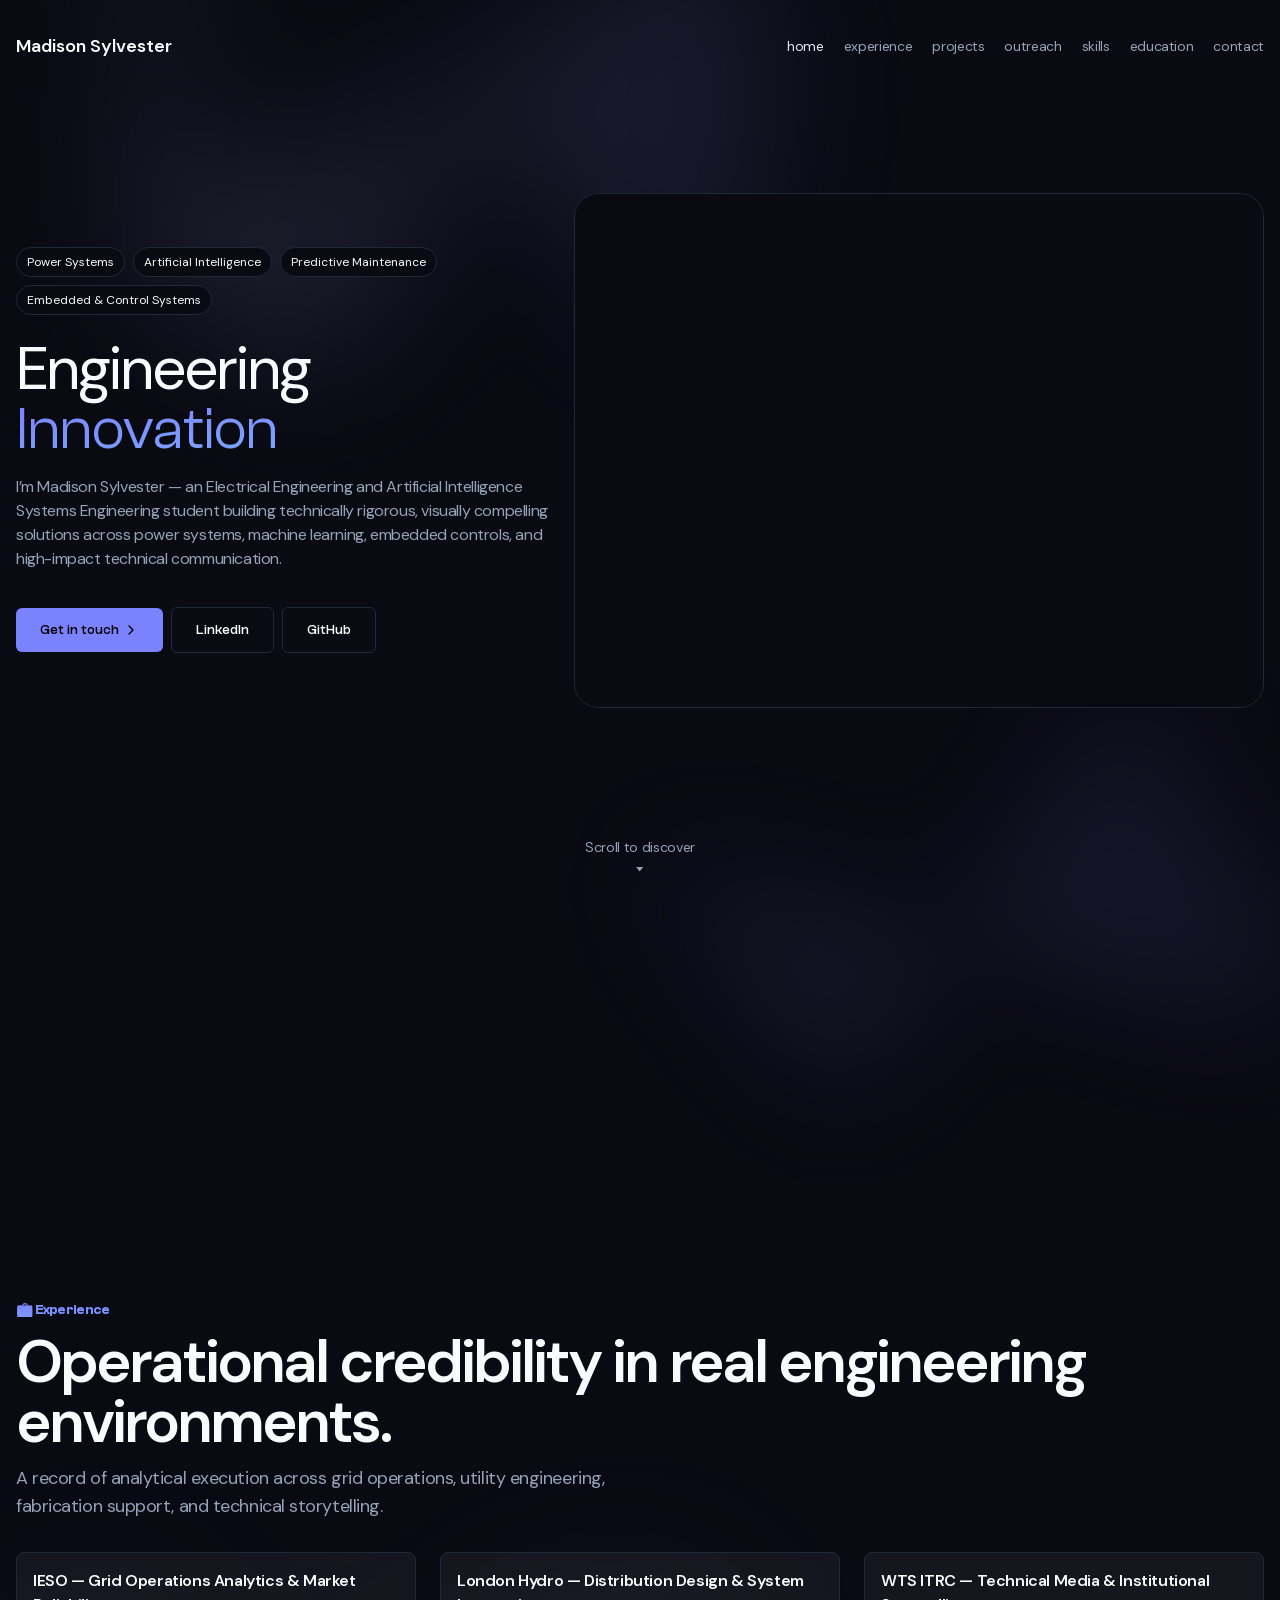
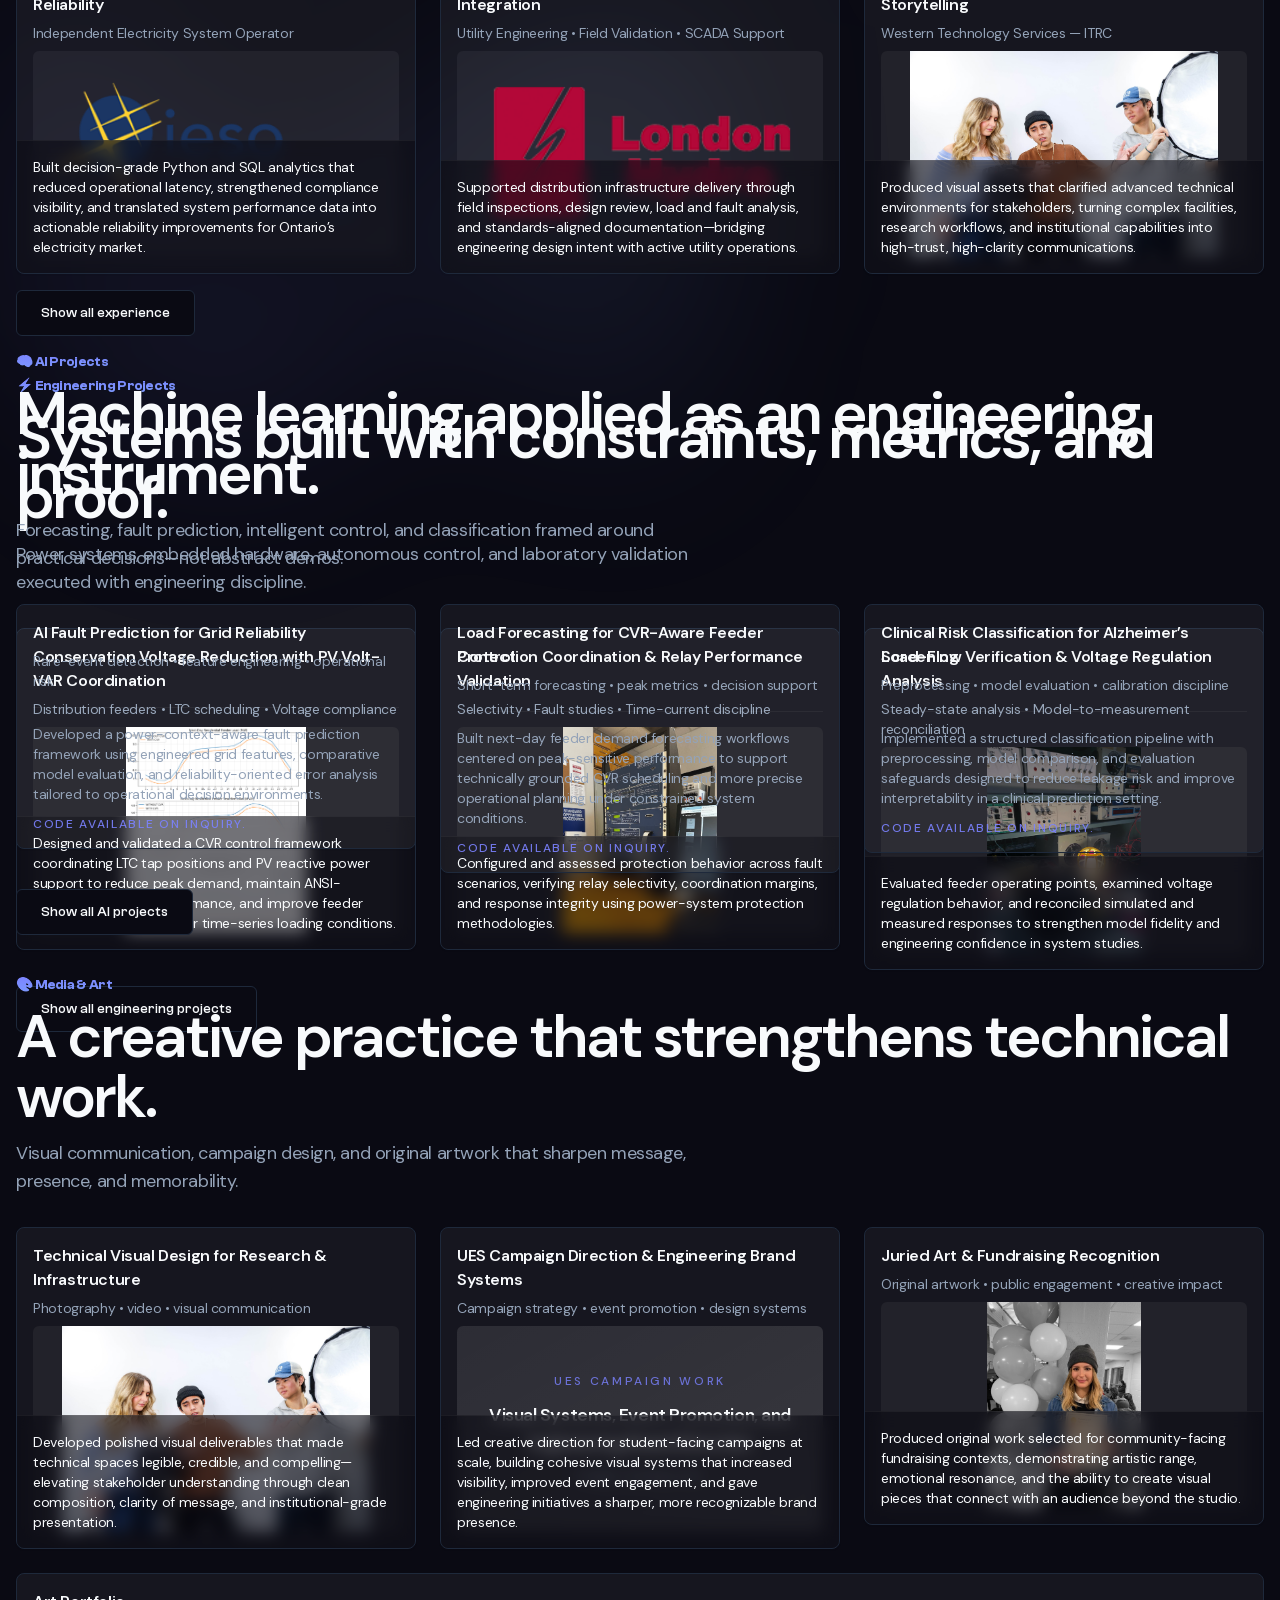
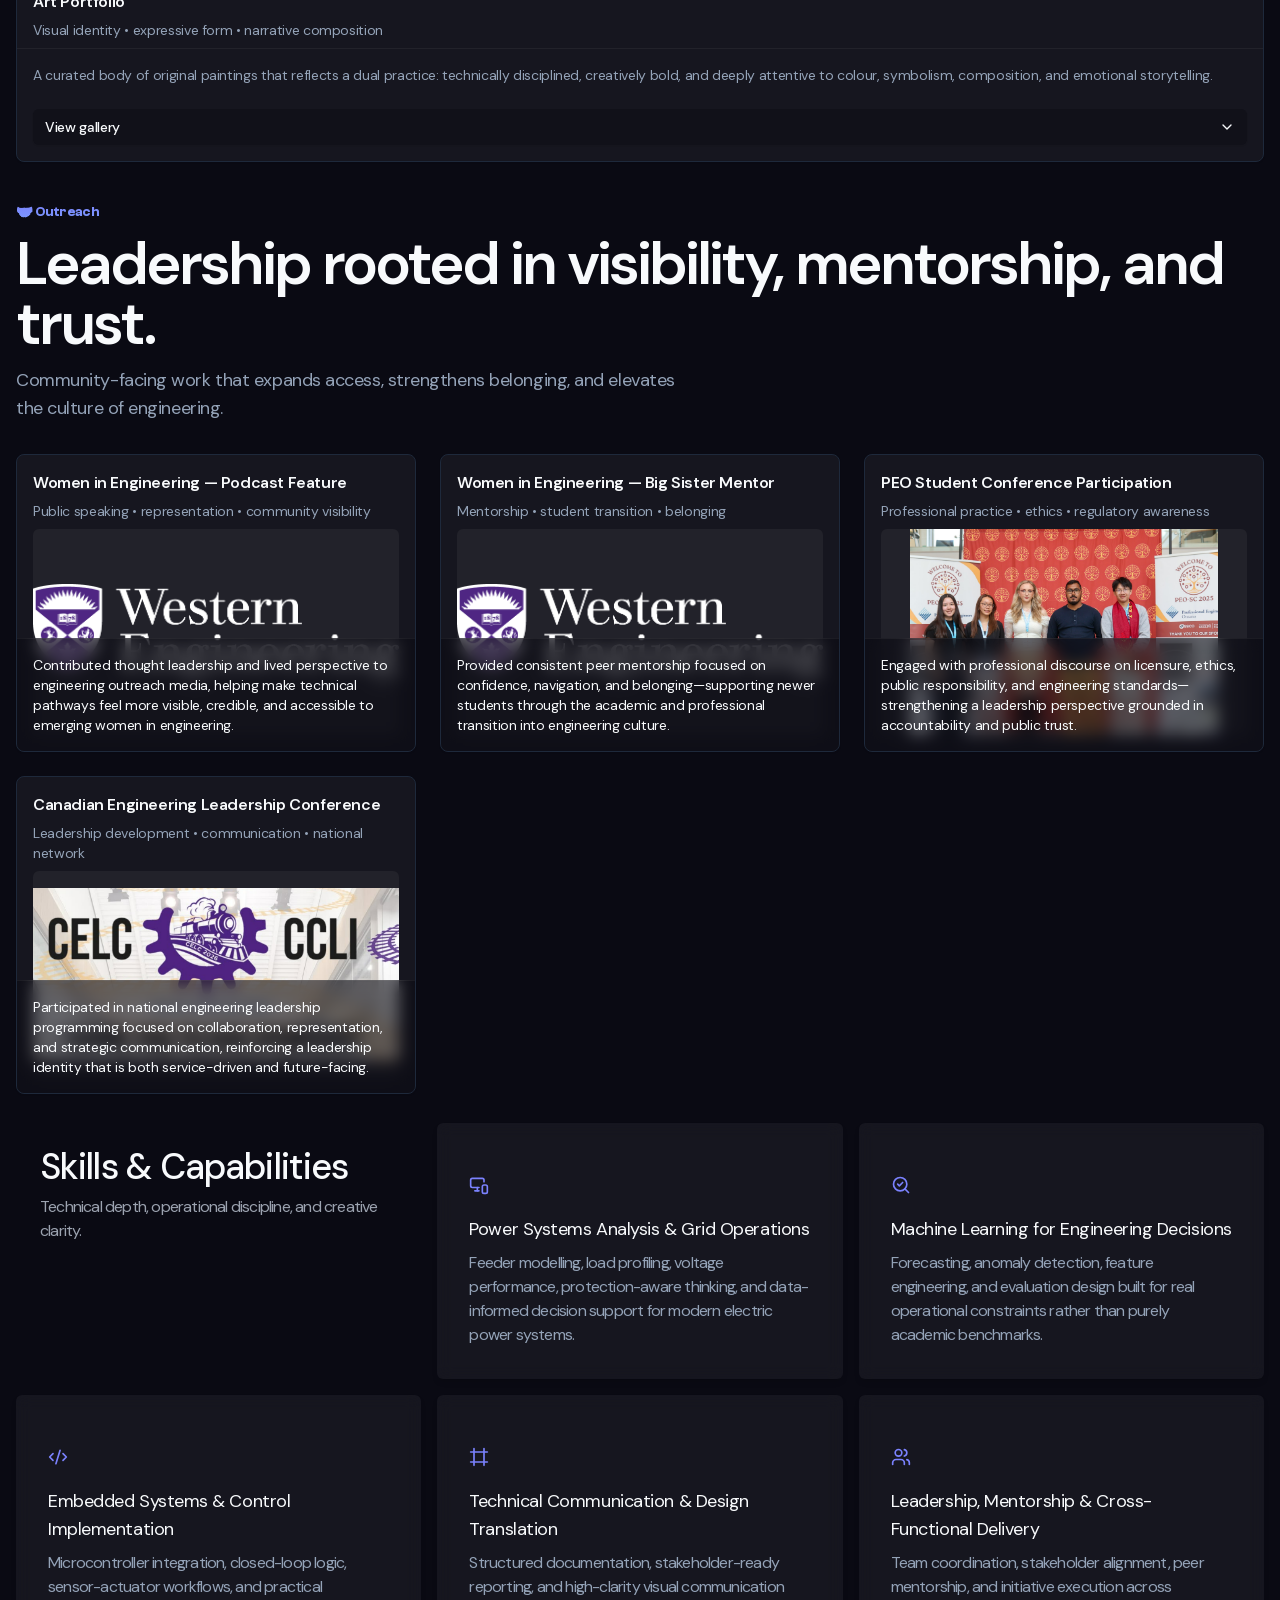
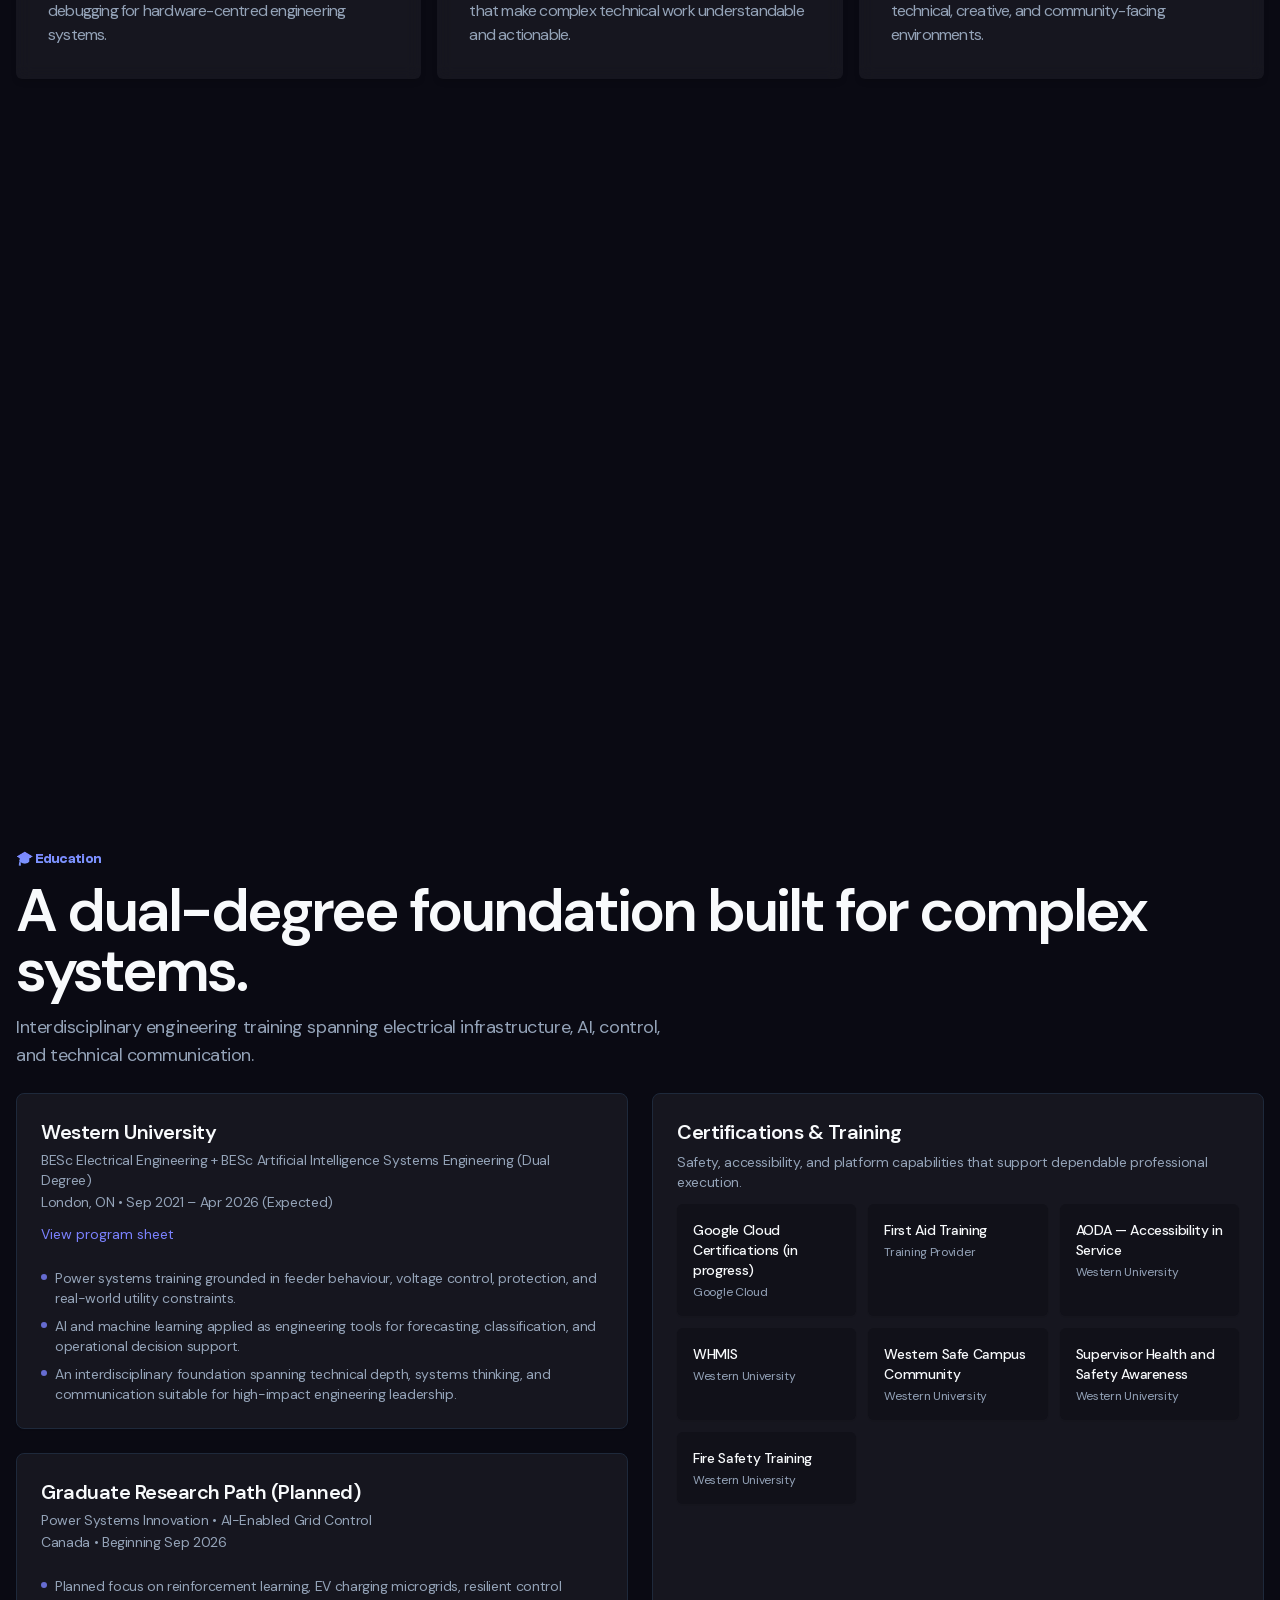
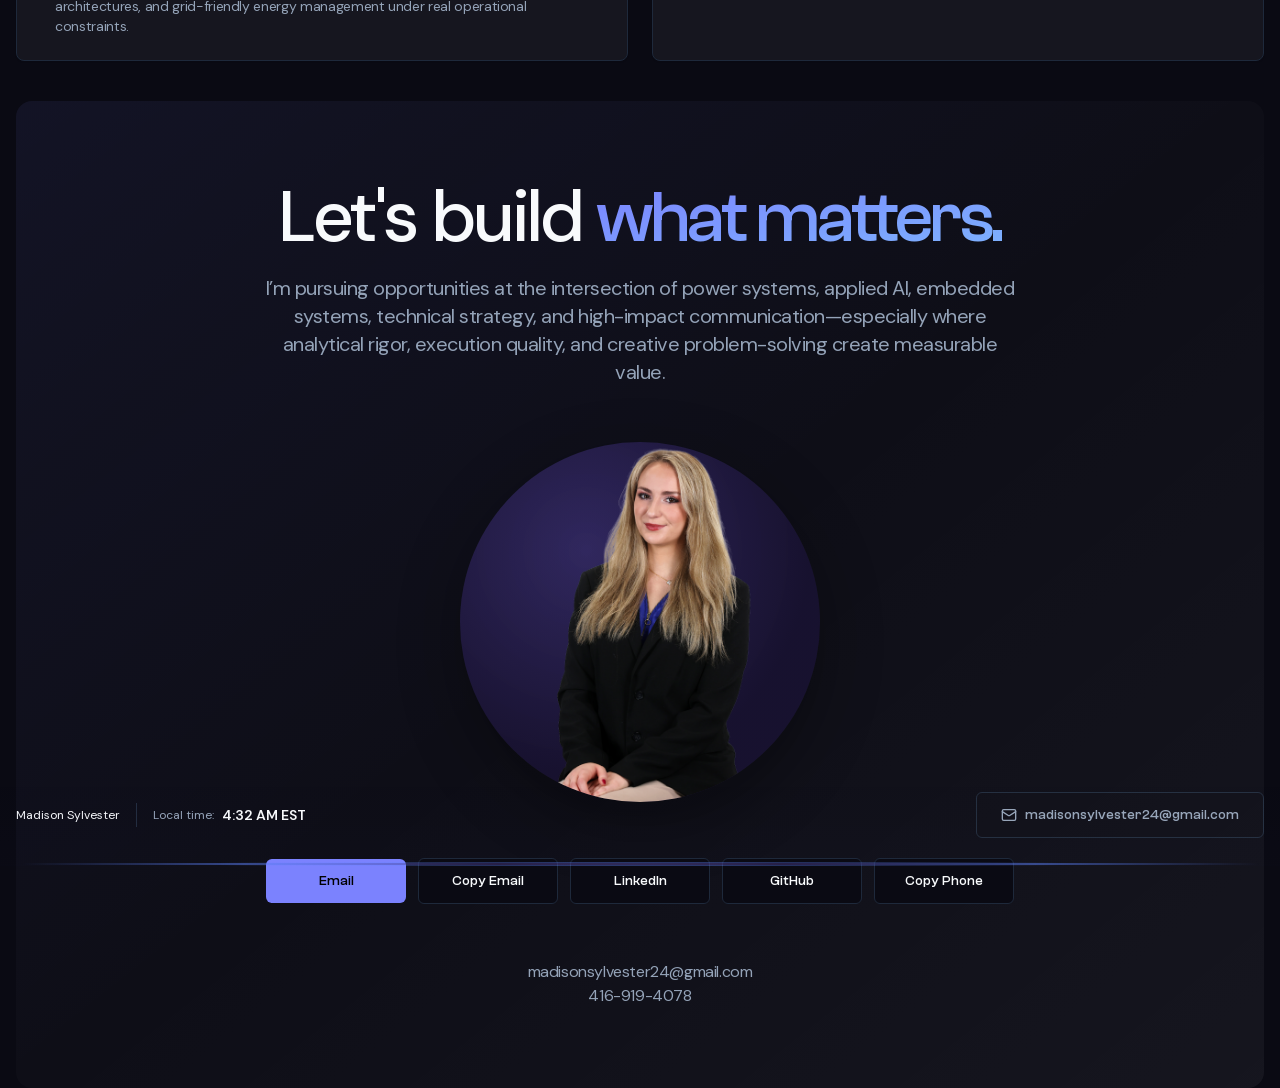
==== index.html @ a713e63c "Updates" ====
<!DOCTYPE html><html><head><meta charSet="utf-8"/><meta name="viewport" content="width=device-width"/><title>Madison Sylvester</title><meta name="robots" content="follow, index"/><meta name="theme-color" content="#7B82FE"/><meta content="Electrical Engineering and AI systems Engineering Graduate Portfolio" name="description"/><meta property="og:url" content="https://www.wendoj.codes/"/><link rel="canonical" href="https://www.wendoj.codes/"/><meta property="og:type" content="website"/><meta property="og:site_name" content="Madison Sylvester"/><meta property="og:description" content="Electrical Engineering and AI systems Engineering Graduate Portfolio"/><meta property="og:title" content="Madison Sylvester"/><meta property="og:image" content="/assets/BigAssM.png"/><meta name="twitter:card" content="summary_large_image"/><meta name="twitter:site" content="Madison Sylvester"/><meta name="twitter:title" content="Madison Sylvester"/><meta name="twitter:description" content="Electrical Engineering and AI systems Engineering Graduate Portfolio"/><meta name="twitter:image" content="/assets/BigAssM.png"/><link rel="manifest" href="/manifest.json"/><link rel="apple-touch-icon" href="/icon-192x192.png"/><link rel="preload" href="/assets/ProfessionalHeadshot.png" as="image" fetchpriority="high"/><meta name="next-head-count" content="21"/><link rel="preload" href="/_next/static/media/13971731025ec697-s.p.woff2" as="font" type="font/woff2" crossorigin="anonymous" data-next-font="size-adjust"/><link rel="preload" href="/_next/static/css/e02c9a5c081e6173.css" as="style"/><link rel="stylesheet" href="/_next/static/css/e02c9a5c081e6173.css" data-n-g=""/><link rel="preload" href="/_next/static/css/31c5b3b9330e85be.css" as="style"/><link rel="stylesheet" href="/_next/static/css/31c5b3b9330e85be.css" data-n-p=""/><noscript data-n-css=""></noscript><script defer="" nomodule="" src="/_next/static/chunks/polyfills-42372ed130431b0a.js"></script><script src="/_next/static/chunks/webpack-bfa094701f943fd0.js" defer=""></script><script src="/_next/static/chunks/framework-49c6cecf1f6d5795.js" defer=""></script><script src="/_next/static/chunks/main-f4701d23e362eb77.js" defer=""></script><script src="/_next/static/chunks/pages/_app-d93ce20122092516.js" defer=""></script><script src="/_next/static/chunks/ee9ce975-e357a86298b555a6.js" defer=""></script><script src="/_next/static/chunks/234-3c98981db9e06012.js" defer=""></script><script src="/_next/static/chunks/pages/index-78b1d8663e2dc77c.js" defer=""></script><script src="/_next/static/8h3NQRQTPeFfogMnAOZx4/_buildManifest.js" defer=""></script><script src="/_next/static/8h3NQRQTPeFfogMnAOZx4/_ssgManifest.js" defer=""></script><style id="__jsx-3805689655">html,body{overflow-y:initial;scrollbar-width:unset;-ms-overflow-style:unset;touch-action:unset;-ms-touch-action:unset}</style></head><body><div id="__next"><div lang="en" class="__className_0d7163"><nav class="jsx-3805689655 Container_nav__YF_KX bg-transparent"><div class="jsx-3805689655 absolute inset-y-0 right-0 flex items-center sm:hidden"><button aria-controls="mobile-menu" aria-expanded="false" class="jsx-3805689655 Container_burger__djA3A inline-flex transform items-center justify-center rounded-md p-2 transition-all duration-300 focus:outline-none"><span class="jsx-3805689655 sr-only">Open main menu</span><svg xmlns="http://www.w3.org/2000/svg" class="absolute h-5 w-5 text-neutral-100" width="20" height="20" viewBox="0 0 20 20" fill="none" data-hide="false"><path d="M2.5 2.5H17.5" stroke="currentColor" stroke-width="1.5" stroke-linecap="round" stroke-linejoin="round"></path><path d="M2.5 7.5H17.5" stroke="currentColor" stroke-width="1.5" stroke-linecap="round" stroke-linejoin="round"></path><path d="M2.5 12.5H17.5" stroke="currentColor" stroke-width="1.5" stroke-linecap="round" stroke-linejoin="round"></path></svg><svg class="absolute h-5 w-5 text-neutral-100" viewBox="0 0 24 24" width="24" height="24" stroke="currentColor" stroke-width="1.5" stroke-linecap="round" stroke-linejoin="round" fill="none" shape-rendering="geometricPrecision" data-hide="true"><path d="M18 6L6 18"></path><path d="M6 6l12 12"></path></svg></button></div><a href="/"><span class="jsx-3805689655 text-lg font-semibold">Madison Sylvester</span></a><ul class="jsx-3805689655 Container_desktop-nav__zmBLV"><li class="text-base" style="opacity:0"><a href="#home" class="nav-active nav-link">Home</a></li><li class="text-base" style="opacity:0"><a href="#experience" class="nav-link">Experience</a></li><li class="text-base" style="opacity:0"><a href="#projects" class="nav-link">Projects</a></li><li class="text-base" style="opacity:0"><a href="#outreach" class="nav-link">Outreach</a></li><li class="text-base" style="opacity:0"><a href="#services" class="nav-link">Skills</a></li><li class="text-base" style="opacity:0"><a href="#education" class="nav-link">Education</a></li><li class="text-base" style="opacity:0"><a href="#contact" class="nav-link">Contact</a></li></ul></nav><div class="Container_introduction__ucPw0" style="top:0px"></div><main class="container"><div><div class="absolute -top-40 right-0 -z-10 transform-gpu overflow-hidden blur-3xl sm:-top-80"><svg class="relative left-[calc(50%-11rem)] -z-10 h-[21.1875rem] max-w-none -translate-x-1/2 rotate-[30deg] sm:left-[calc(50%-30rem)] sm:h-[42.375rem]" viewBox="0 0 1155 678"><path fill="url(#45de2b6b-92d5-4d68-a6a0-9b9b2abad533)" fill-opacity=".1" d="M317.219 518.975L203.852 678 0 438.341l317.219 80.634 204.172-286.402c1.307 132.337 45.083 346.658 209.733 145.248C936.936 126.058 882.053-94.234 1031.02 41.331c119.18 108.451 130.68 295.337 121.53 375.223L855 299l21.173 362.054-558.954-142.079z"></path><defs><linearGradient id="45de2b6b-92d5-4d68-a6a0-9b9b2abad533" x1="1155.49" x2="-78.208" y1=".177" y2="474.645" gradientUnits="userSpaceOnUse"><stop stop-color="#7980fe"></stop><stop offset="1" stop-color="#f0fff7"></stop></linearGradient></defs></svg></div><div class="absolute inset-x-0 top-[calc(100%-13rem)] -z-10 transform-gpu overflow-hidden blur-3xl sm:top-[calc(100%-30rem)]"><svg class="relative left-[calc(50%+3rem)] h-[21.1875rem] max-w-none -translate-x-1/2 sm:left-[calc(50%+36rem)] sm:h-[42.375rem]" viewBox="0 0 1155 678"><path fill="url(#ecb5b0c9-546c-4772-8c71-4d3f06d544bc)" fill-opacity=".1" d="M317.219 518.975L203.852 678 0 438.341l317.219 80.634 204.172-286.402c1.307 132.337 45.083 346.658 209.733 145.248C936.936 126.058 882.053-94.234 1031.02 41.331c119.18 108.451 130.68 295.337 121.53 375.223L855 299l21.173 362.054-558.954-142.079z"></path><defs><linearGradient id="ecb5b0c9-546c-4772-8c71-4d3f06d544bc" x1="1155.49" x2="-78.208" y1=".177" y2="474.645" gradientUnits="userSpaceOnUse"><stop stop-color="#9A70FF"></stop><stop offset="1" stop-color="#838aff"></stop></linearGradient></defs></svg></div><section id="home" data-scroll-section="true" class="mt-24 flex w-full flex-col items-center xl:mt-0 xl:min-h-screen xl:flex-row xl:justify-between"><div class="Home_intro__YsXuU"><div data-scroll="true" data-scroll-direction="horizontal" data-scroll-speed=".09" class="flex flex-row flex-wrap items-center gap-2"><span class="Home_pill__EMh1L">Power Systems</span><span class="Home_pill__EMh1L">Artificial Intelligence</span><span class="Home_pill__EMh1L">Predictive Maintenance</span><span class="Home_pill__EMh1L">Embedded &amp; Control Systems</span></div><div><h1 data-scroll="true" data-scroll-enable-touch-speed="true" data-scroll-speed=".06" data-scroll-direction="horizontal" class="leading-[0.95]"><span class="block text-6xl tracking-tighter text-foreground 2xl:text-8xl">Engineering</span><span class="block clash-grotesk text-gradient text-6xl 2xl:text-8xl">Innovation</span></h1><p data-scroll="true" data-scroll-enable-touch-speed="true" data-scroll-speed=".06" class="mt-4 max-w-xl tracking-tight text-muted-foreground 2xl:text-xl">I’m Madison Sylvester — an Electrical Engineering and Artificial Intelligence Systems Engineering student building technically rigorous, visually compelling solutions across power systems, machine learning, embedded controls, and high-impact technical communication.</p></div><span data-scroll="true" data-scroll-enable-touch-speed="true" data-scroll-speed=".06" class="flex flex-row flex-wrap items-center gap-2 pt-5"><a href="mailto:madisonsylvester24@gmail.com"><button class="clash-grotesk inline-flex items-center justify-center whitespace-nowrap rounded-md text-sm font-medium ring-offset-background transition-colors focus-visible:outline-none focus-visible:ring-2 focus-visible:ring-ring focus-visible:ring-offset-2 disabled:pointer-events-none disabled:opacity-50 bg-primary text-primary-foreground hover:bg-primary/90 px-6 py-3">Get in touch <svg xmlns="http://www.w3.org/2000/svg" width="24" height="24" viewBox="0 0 24 24" fill="none" stroke="currentColor" stroke-width="2" stroke-linecap="round" stroke-linejoin="round" class="lucide lucide-chevron-right ml-1 h-4 w-4"><path d="m9 18 6-6-6-6"></path></svg></button></a><a target="_blank" rel="noreferrer" href="https://www.linkedin.com/in/madison-sylvester24"><button class="clash-grotesk inline-flex items-center justify-center whitespace-nowrap rounded-md text-sm font-medium ring-offset-background transition-colors focus-visible:outline-none focus-visible:ring-2 focus-visible:ring-ring focus-visible:ring-offset-2 disabled:pointer-events-none disabled:opacity-50 border border-input bg-background hover:bg-accent hover:text-accent-foreground px-6 py-3">LinkedIn</button></a><a target="_blank" rel="noreferrer" href="https://github.com/msylves6"><button class="clash-grotesk inline-flex items-center justify-center whitespace-nowrap rounded-md text-sm font-medium ring-offset-background transition-colors focus-visible:outline-none focus-visible:ring-2 focus-visible:ring-ring focus-visible:ring-offset-2 disabled:pointer-events-none disabled:opacity-50 border border-input bg-background hover:bg-accent hover:text-accent-foreground px-6 py-3">GitHub</button></a></span><div class="Home_scroll__QIZoY">Scroll to discover <svg width="15" height="15" viewBox="0 0 15 15" fill="none" xmlns="http://www.w3.org/2000/svg" class="mt-1 animate-bounce"><path d="M4 6H11L7.5 10.5L4 6Z" fill="currentColor"></path></svg></div></div><div data-scroll="true" data-scroll-speed="-0.01" id="Home_canvas-container__gHnzG" class="relative mt-8 flex h-full w-full items-end justify-start xl:mt-0"><video src="/assets/NetworkCircuits.mp4" autoplay="" loop="" muted="" playsinline="" class="h-full w-full max-w-[900px] rounded-2xl object-cover"></video></div></section><section id="experience" data-scroll-section="true"><div data-scroll="true" data-scroll-speed=".4" class="my-8 xl:my-10"><div class="flex flex-col gap-2"><span class="text-gradient clash-grotesk text-sm font-semibold tracking-tighter">💼 Experience</span><h2 class="mt-1 text-4xl font-semibold tracking-tighter xl:text-6xl">Operational credibility in real engineering environments.</h2><p class="mt-1 max-w-2xl text-base tracking-tight text-muted-foreground xl:text-lg">A record of analytical execution across grid operations, utility engineering, fabrication support, and technical storytelling.</p></div><div class="mt-8 grid gap-6 sm:grid-cols-2 xl:grid-cols-3"><div class="" style="opacity:0;transform:translateY(40px) scale(0.96) translateZ(0)"><a href="https://www.ieso.ca/" target="_blank" rel="noreferrer"><div class="rounded-lg border text-card-foreground shadow-sm relative overflow-hidden bg-white/5 cursor-pointer" data-tilt-card="true"><div class="flex flex-col space-y-1.5 p-4 pb-2"><h3 class="text-base font-semibold tracking-tight">IESO — Grid Operations Analytics &amp; Market Reliability</h3><div class="text-sm tracking-tight text-muted-foreground">Independent Electricity System Operator</div></div><div class="px-4 pb-4"><div class="relative aspect-video w-full overflow-hidden rounded-md bg-white/5"><img alt="IESO — Grid Operations Analytics &amp; Market Reliability" loading="lazy" decoding="async" data-nimg="fill" class="object-contain" style="position:absolute;height:100%;width:100%;left:0;top:0;right:0;bottom:0;color:transparent" src="/assets/Ieso-logo-lrg.png"/></div></div><div class="absolute bottom-0 w-full bg-background/60 backdrop-blur"><div class="border-t border-white/5 p-4 text-sm tracking-tight">Built decision-grade Python and SQL analytics that reduced operational latency, strengthened compliance visibility, and translated system performance data into actionable reliability improvements for Ontario’s electricity market.</div></div></div></a></div><div class="" style="opacity:0;transform:translateY(40px) scale(0.96) translateZ(0)"><a href="https://www.londonhydro.com/" target="_blank" rel="noreferrer"><div class="rounded-lg border text-card-foreground shadow-sm relative overflow-hidden bg-white/5 cursor-pointer" data-tilt-card="true"><div class="flex flex-col space-y-1.5 p-4 pb-2"><h3 class="text-base font-semibold tracking-tight">London Hydro — Distribution Design &amp; System Integration</h3><div class="text-sm tracking-tight text-muted-foreground">Utility Engineering • Field Validation • SCADA Support</div></div><div class="px-4 pb-4"><div class="relative aspect-video w-full overflow-hidden rounded-md bg-white/5"><img alt="London Hydro — Distribution Design &amp; System Integration" loading="lazy" decoding="async" data-nimg="fill" class="object-contain" style="position:absolute;height:100%;width:100%;left:0;top:0;right:0;bottom:0;color:transparent" src="/assets/london-hydro-logo.png"/></div></div><div class="absolute bottom-0 w-full bg-background/60 backdrop-blur"><div class="border-t border-white/5 p-4 text-sm tracking-tight">Supported distribution infrastructure delivery through field inspections, design review, load and fault analysis, and standards-aligned documentation—bridging engineering design intent with active utility operations.</div></div></div></a></div><div class="" style="opacity:0;transform:translateY(40px) scale(0.96) translateZ(0)"><a href="https://itrc.uwo.ca/index.html" target="_blank" rel="noreferrer"><div class="rounded-lg border text-card-foreground shadow-sm relative overflow-hidden bg-white/5 cursor-pointer" data-tilt-card="true"><div class="flex flex-col space-y-1.5 p-4 pb-2"><h3 class="text-base font-semibold tracking-tight">WTS ITRC — Technical Media &amp; Institutional Storytelling</h3><div class="text-sm tracking-tight text-muted-foreground">Western Technology Services — ITRC</div></div><div class="px-4 pb-4"><div class="relative aspect-video w-full overflow-hidden rounded-md bg-white/5"><img alt="WTS ITRC — Technical Media &amp; Institutional Storytelling" loading="lazy" decoding="async" data-nimg="fill" class="object-contain" style="position:absolute;height:100%;width:100%;left:0;top:0;right:0;bottom:0;color:transparent" src="/assets/WTS-ITRC.JPG"/></div></div><div class="absolute bottom-0 w-full bg-background/60 backdrop-blur"><div class="border-t border-white/5 p-4 text-sm tracking-tight">Produced visual assets that clarified advanced technical environments for stakeholders, turning complex facilities, research workflows, and institutional capabilities into high-trust, high-clarity communications.</div></div></div></a></div></div><div class="mt-4"><button class="clash-grotesk inline-flex items-center justify-center whitespace-nowrap rounded-md text-sm font-medium ring-offset-background transition-colors focus-visible:outline-none focus-visible:ring-2 focus-visible:ring-ring focus-visible:ring-offset-2 disabled:pointer-events-none disabled:opacity-50 border border-input bg-background hover:bg-accent hover:text-accent-foreground px-6 py-3">Show all experience</button></div></div></section><section id="projects" data-scroll-section="true"><div class="relative isolate -z-10"><div class="absolute inset-x-0 -top-40 transform-gpu overflow-hidden blur-[100px] sm:-top-80 lg:-top-60" aria-hidden="true"><div class="relative left-[calc(50%-11rem)] aspect-[1155/678] w-[36.125rem] -translate-x-1/2 rotate-[30deg] bg-gradient-to-tr from-primary via-primary to-secondary opacity-10 sm:left-[calc(50%-30rem)] sm:w-[72.1875rem]" style="clip-path:polygon(74.1% 44.1%, 100% 61.6%, 97.5% 26.9%, 85.5% 0.1%, 80.7% 2%, 72.5% 32.5%, 60.2% 62.4%, 52.4% 68.1%, 47.5% 58.3%, 45.2% 34.5%, 27.5% 76.7%, 0.1% 64.9%, 17.9% 100%, 27.6% 76.8%, 76.1% 97.7%, 74.1% 44.1%)"></div></div></div><div data-scroll="true" data-scroll-speed=".4" class="my-8 xl:my-10"><div class="flex flex-col gap-2"><span class="text-gradient clash-grotesk text-sm font-semibold tracking-tighter">⚡ Engineering Projects</span><h2 class="mt-1 text-4xl font-semibold tracking-tighter xl:text-6xl">Systems built with constraints, metrics, and proof.</h2><p class="mt-1 max-w-2xl text-base tracking-tight text-muted-foreground xl:text-lg">Power systems, embedded hardware, autonomous control, and laboratory validation executed with engineering discipline.</p></div><div class="mt-8 grid gap-6 sm:grid-cols-2 xl:grid-cols-3"><div class="" style="opacity:0;transform:translateY(40px) scale(0.96) translateZ(0)"><a href="/#"><div class="rounded-lg border text-card-foreground shadow-sm relative overflow-hidden bg-white/5 cursor-pointer" data-tilt-card="true"><div class="flex flex-col space-y-1.5 p-4 pb-2"><h3 class="text-base font-semibold tracking-tight">Conservation Voltage Reduction with PV Volt-VAR Coordination</h3><div class="text-sm tracking-tight text-muted-foreground">Distribution feeders • LTC scheduling • Voltage compliance</div></div><div class="px-4 pb-4"><div class="relative aspect-video w-full overflow-hidden rounded-md bg-white/5"><img alt="Conservation Voltage Reduction with PV Volt-VAR Coordination" loading="lazy" decoding="async" data-nimg="fill" class="object-contain" style="position:absolute;height:100%;width:100%;left:0;top:0;right:0;bottom:0;color:transparent" src="/assets/CVR REDUC.png"/></div></div><div class="absolute bottom-0 w-full bg-background/60 backdrop-blur"><div class="border-t border-white/5 p-4 text-sm tracking-tight">Designed and validated a CVR control framework coordinating LTC tap positions and PV reactive power support to reduce peak demand, maintain ANSI-compliant voltage performance, and improve feeder operating efficiency under time-series loading conditions.</div></div></div></a></div><div class="" style="opacity:0;transform:translateY(40px) scale(0.96) translateZ(0)"><a href="/#"><div class="rounded-lg border text-card-foreground shadow-sm relative overflow-hidden bg-white/5 cursor-pointer" data-tilt-card="true"><div class="flex flex-col space-y-1.5 p-4 pb-2"><h3 class="text-base font-semibold tracking-tight">Protection Coordination &amp; Relay Performance Validation</h3><div class="text-sm tracking-tight text-muted-foreground">Selectivity • Fault studies • Time-current discipline</div></div><div class="px-4 pb-4"><div class="relative aspect-video w-full overflow-hidden rounded-md bg-white/5"><img alt="Protection Coordination &amp; Relay Performance Validation" loading="lazy" decoding="async" data-nimg="fill" class="object-contain" style="position:absolute;height:100%;width:100%;left:0;top:0;right:0;bottom:0;color:transparent" src="/assets/PowerSystemsProtectionLab.JPEG"/></div></div><div class="absolute bottom-0 w-full bg-background/60 backdrop-blur"><div class="border-t border-white/5 p-4 text-sm tracking-tight">Configured and assessed protection behavior across fault scenarios, verifying relay selectivity, coordination margins, and response integrity using power-system protection methodologies.</div></div></div></a></div><div class="" style="opacity:0;transform:translateY(40px) scale(0.96) translateZ(0)"><a href="/#"><div class="rounded-lg border text-card-foreground shadow-sm relative overflow-hidden bg-white/5 cursor-pointer" data-tilt-card="true"><div class="flex flex-col space-y-1.5 p-4 pb-2"><h3 class="text-base font-semibold tracking-tight">Load-Flow Verification &amp; Voltage Regulation Analysis</h3><div class="text-sm tracking-tight text-muted-foreground">Steady-state analysis • Model-to-measurement reconciliation</div></div><div class="px-4 pb-4"><div class="relative aspect-video w-full overflow-hidden rounded-md bg-white/5"><img alt="Load-Flow Verification &amp; Voltage Regulation Analysis" loading="lazy" decoding="async" data-nimg="fill" class="object-contain" style="position:absolute;height:100%;width:100%;left:0;top:0;right:0;bottom:0;color:transparent" src="/assets/PowerSystemsLab.jpg"/></div></div><div class="absolute bottom-0 w-full bg-background/60 backdrop-blur"><div class="border-t border-white/5 p-4 text-sm tracking-tight">Evaluated feeder operating points, examined voltage regulation behavior, and reconciled simulated and measured responses to strengthen model fidelity and engineering confidence in system studies.</div></div></div></a></div></div><div class="mt-4"><button class="clash-grotesk inline-flex items-center justify-center whitespace-nowrap rounded-md text-sm font-medium ring-offset-background transition-colors focus-visible:outline-none focus-visible:ring-2 focus-visible:ring-ring focus-visible:ring-offset-2 disabled:pointer-events-none disabled:opacity-50 border border-input bg-background hover:bg-accent hover:text-accent-foreground px-6 py-3">Show all engineering projects</button></div></div></section><section id="ai" data-scroll-section="true"><div data-scroll="true" data-scroll-speed=".4" class="my-8 xl:my-10"><div class="flex flex-col gap-2"><span class="text-gradient clash-grotesk text-sm font-semibold tracking-tighter">🧠 AI Projects</span><h2 class="mt-1 text-4xl font-semibold tracking-tighter xl:text-6xl">Machine learning applied as an engineering instrument.</h2><p class="mt-1 max-w-2xl text-base tracking-tight text-muted-foreground xl:text-lg">Forecasting, fault prediction, intelligent control, and classification framed around practical decisions—not abstract demos.</p></div><div class="mt-8 grid gap-6 sm:grid-cols-2 xl:grid-cols-3"><div class="" style="opacity:0;transform:translateY(40px) scale(0.96) translateZ(0)"><a href="/#"><div class="rounded-lg border text-card-foreground shadow-sm relative overflow-hidden bg-white/5 cursor-pointer" data-tilt-card="true"><div class="flex flex-col space-y-1.5 p-4 pb-2"><h3 class="text-base font-semibold tracking-tight">AI Fault Prediction for Grid Reliability</h3><div class="text-sm tracking-tight text-muted-foreground">Rare-event detection • feature engineering • operational risk</div></div><div class="p-4 pt-2"><div class="border-t border-white/5 pt-4 text-sm tracking-tight text-muted-foreground"><p>Developed a power-context-aware fault prediction framework using engineered grid features, comparative model evaluation, and reliability-oriented error analysis tailored to operational decision environments.</p><p class="mt-3 text-xs font-medium uppercase tracking-[0.14em] text-primary/90">Code available on inquiry.</p></div></div></div></a></div><div class="" style="opacity:0;transform:translateY(40px) scale(0.96) translateZ(0)"><a href="/#"><div class="rounded-lg border text-card-foreground shadow-sm relative overflow-hidden bg-white/5 cursor-pointer" data-tilt-card="true"><div class="flex flex-col space-y-1.5 p-4 pb-2"><h3 class="text-base font-semibold tracking-tight">Load Forecasting for CVR-Aware Feeder Control</h3><div class="text-sm tracking-tight text-muted-foreground">Short-term forecasting • peak metrics • decision support</div></div><div class="p-4 pt-2"><div class="border-t border-white/5 pt-4 text-sm tracking-tight text-muted-foreground"><p>Built next-day feeder demand forecasting workflows centered on peak-sensitive performance to support technically grounded CVR scheduling and more precise operational planning under constrained system conditions.</p><p class="mt-3 text-xs font-medium uppercase tracking-[0.14em] text-primary/90">Code available on inquiry.</p></div></div></div></a></div><div class="" style="opacity:0;transform:translateY(40px) scale(0.96) translateZ(0)"><a href="/#"><div class="rounded-lg border text-card-foreground shadow-sm relative overflow-hidden bg-white/5 cursor-pointer" data-tilt-card="true"><div class="flex flex-col space-y-1.5 p-4 pb-2"><h3 class="text-base font-semibold tracking-tight">Clinical Risk Classification for Alzheimer’s Screening</h3><div class="text-sm tracking-tight text-muted-foreground">Preprocessing • model evaluation • calibration discipline</div></div><div class="p-4 pt-2"><div class="border-t border-white/5 pt-4 text-sm tracking-tight text-muted-foreground"><p>Implemented a structured classification pipeline with preprocessing, model comparison, and evaluation safeguards designed to reduce leakage risk and improve interpretability in a clinical prediction setting.</p><p class="mt-3 text-xs font-medium uppercase tracking-[0.14em] text-primary/90">Code available on inquiry.</p></div></div></div></a></div></div><div class="mt-4"><button class="clash-grotesk inline-flex items-center justify-center whitespace-nowrap rounded-md text-sm font-medium ring-offset-background transition-colors focus-visible:outline-none focus-visible:ring-2 focus-visible:ring-ring focus-visible:ring-offset-2 disabled:pointer-events-none disabled:opacity-50 border border-input bg-background hover:bg-accent hover:text-accent-foreground px-6 py-3">Show all AI projects</button></div></div></section><section id="media" data-scroll-section="true"><div data-scroll="true" data-scroll-speed=".4" class="my-8 xl:my-10"><div class="flex flex-col gap-2"><span class="text-gradient clash-grotesk text-sm font-semibold tracking-tighter">🎨 Media &amp; Art</span><h2 class="mt-1 text-4xl font-semibold tracking-tighter xl:text-6xl">A creative practice that strengthens technical work.</h2><p class="mt-1 max-w-2xl text-base tracking-tight text-muted-foreground xl:text-lg">Visual communication, campaign design, and original artwork that sharpen message, presence, and memorability.</p></div><div class="mt-8 grid gap-6 sm:grid-cols-2 xl:grid-cols-3"><div class="" style="opacity:0;transform:translateY(40px) scale(0.96) translateZ(0)"><a href="/#"><div class="rounded-lg border text-card-foreground shadow-sm relative overflow-hidden bg-white/5 cursor-pointer" data-tilt-card="true"><div class="flex flex-col space-y-1.5 p-4 pb-2"><h3 class="text-base font-semibold tracking-tight">Technical Visual Design for Research &amp; Infrastructure</h3><div class="text-sm tracking-tight text-muted-foreground">Photography • video • visual communication</div></div><div class="px-4 pb-4"><div class="relative aspect-video w-full overflow-hidden rounded-md bg-white/5"><img alt="Technical Visual Design for Research &amp; Infrastructure" loading="lazy" decoding="async" data-nimg="fill" class="object-contain" style="position:absolute;height:100%;width:100%;left:0;top:0;right:0;bottom:0;color:transparent" src="/assets/WTS-ITRC.JPG"/></div></div><div class="absolute bottom-0 w-full bg-background/60 backdrop-blur"><div class="border-t border-white/5 p-4 text-sm tracking-tight">Developed polished visual deliverables that made technical spaces legible, credible, and compelling—elevating stakeholder understanding through clean composition, clarity of message, and institutional-grade presentation.</div></div></div></a></div><div class="" style="opacity:0;transform:translateY(40px) scale(0.96) translateZ(0)"><a href="/#"><div class="rounded-lg border text-card-foreground shadow-sm relative overflow-hidden bg-white/5 cursor-pointer" data-tilt-card="true"><div class="flex flex-col space-y-1.5 p-4 pb-2"><h3 class="text-base font-semibold tracking-tight">UES Campaign Direction &amp; Engineering Brand Systems</h3><div class="text-sm tracking-tight text-muted-foreground">Campaign strategy • event promotion • design systems</div></div><div class="px-4 pb-4"><div class="relative aspect-video w-full overflow-hidden rounded-md bg-white/5"><div class="flex h-full w-full flex-col items-center justify-center bg-gradient-to-br from-white/5 to-white/10 px-6 text-center"><div class="text-xs font-medium uppercase tracking-[0.22em] text-primary/80">UES Campaign Work</div><div class="mt-3 max-w-xs text-lg font-semibold tracking-tight text-foreground">Visual Systems, Event Promotion, and Engineering Brand Direction</div><div class="mt-2 text-sm tracking-tight text-muted-foreground">Image coming soon</div></div></div></div><div class="absolute bottom-0 w-full bg-background/60 backdrop-blur"><div class="border-t border-white/5 p-4 text-sm tracking-tight">Led creative direction for student-facing campaigns at scale, building cohesive visual systems that increased visibility, improved event engagement, and gave engineering initiatives a sharper, more recognizable brand presence.</div></div></div></a></div><div class="" style="opacity:0;transform:translateY(40px) scale(0.96) translateZ(0)"><a href="/#"><div class="rounded-lg border text-card-foreground shadow-sm relative overflow-hidden bg-white/5 cursor-pointer" data-tilt-card="true"><div class="flex flex-col space-y-1.5 p-4 pb-2"><h3 class="text-base font-semibold tracking-tight">Juried Art &amp; Fundraising Recognition</h3><div class="text-sm tracking-tight text-muted-foreground">Original artwork • public engagement • creative impact</div></div><div class="px-4 pb-4"><div class="relative aspect-video w-full overflow-hidden rounded-md bg-white/5"><img alt="Juried Art &amp; Fundraising Recognition" loading="lazy" decoding="async" data-nimg="fill" class="object-contain" style="position:absolute;height:100%;width:100%;left:0;top:0;right:0;bottom:0;color:transparent" src="/assets/ArtisticExcellenceAward.jpg"/></div></div><div class="absolute bottom-0 w-full bg-background/60 backdrop-blur"><div class="border-t border-white/5 p-4 text-sm tracking-tight">Produced original work selected for community-facing fundraising contexts, demonstrating artistic range, emotional resonance, and the ability to create visual pieces that connect with an audience beyond the studio.</div></div></div></a></div><div class="xl:col-span-3" style="opacity:0;transform:translateY(40px) scale(0.96) translateZ(0)"><div class="rounded-lg border text-card-foreground shadow-sm relative overflow-hidden bg-white/5 cursor-pointer"><div class="flex flex-col space-y-1.5 p-4 pb-2"><h3 class="text-base font-semibold tracking-tight">Art Portfolio</h3><div class="text-sm tracking-tight text-muted-foreground">Visual identity • expressive form • narrative composition</div></div><div class="p-0"><div class="border-t border-white/5 p-4 text-sm tracking-tight text-muted-foreground">A curated body of original paintings that reflects a dual practice: technically disciplined, creatively bold, and deeply attentive to colour, symbolism, composition, and emotional storytelling.</div><div class="px-4 pb-4"><button type="button" class="mt-2 flex w-full items-center justify-between rounded-md bg-background/40 px-3 py-2 text-left text-sm font-medium tracking-tight text-foreground shadow-sm transition hover:bg-background/50" aria-expanded="false" aria-controls="art-portfolio-gallery"><span>View gallery</span><svg xmlns="http://www.w3.org/2000/svg" width="24" height="24" viewBox="0 0 24 24" fill="none" stroke="currentColor" stroke-width="2" stroke-linecap="round" stroke-linejoin="round" class="lucide lucide-chevron-down h-4 w-4 transition-transform"><path d="m6 9 6 6 6-6"></path></svg></button></div></div></div></div></div></div></section><section id="outreach" data-scroll-section="true"><div data-scroll="true" data-scroll-speed=".4" class="my-8 xl:my-10"><div class="flex flex-col gap-2"><span class="text-gradient clash-grotesk text-sm font-semibold tracking-tighter">🤝 Outreach</span><h2 class="mt-1 text-4xl font-semibold tracking-tighter xl:text-6xl">Leadership rooted in visibility, mentorship, and trust.</h2><p class="mt-1 max-w-2xl text-base tracking-tight text-muted-foreground xl:text-lg">Community-facing work that expands access, strengthens belonging, and elevates the culture of engineering.</p></div><div class="mt-8 grid gap-6 sm:grid-cols-2 xl:grid-cols-3"><div class="" style="opacity:0;transform:translateY(40px) scale(0.96) translateZ(0)"><a href="/#"><div class="rounded-lg border text-card-foreground shadow-sm relative overflow-hidden bg-white/5 cursor-pointer" data-tilt-card="true"><div class="flex flex-col space-y-1.5 p-4 pb-2"><h3 class="text-base font-semibold tracking-tight">Women in Engineering — Podcast Feature</h3><div class="text-sm tracking-tight text-muted-foreground">Public speaking • representation • community visibility</div></div><div class="px-4 pb-4"><div class="relative aspect-video w-full overflow-hidden rounded-md bg-white/5"><img alt="Women in Engineering — Podcast Feature" loading="lazy" decoding="async" data-nimg="fill" class="object-contain" style="position:absolute;height:100%;width:100%;left:0;top:0;right:0;bottom:0;color:transparent" src="/assets/Engineer_Stacked_Reversed.png"/></div></div><div class="absolute bottom-0 w-full bg-background/60 backdrop-blur"><div class="border-t border-white/5 p-4 text-sm tracking-tight">Contributed thought leadership and lived perspective to engineering outreach media, helping make technical pathways feel more visible, credible, and accessible to emerging women in engineering.</div></div></div></a></div><div class="" style="opacity:0;transform:translateY(40px) scale(0.96) translateZ(0)"><a href="/#"><div class="rounded-lg border text-card-foreground shadow-sm relative overflow-hidden bg-white/5 cursor-pointer" data-tilt-card="true"><div class="flex flex-col space-y-1.5 p-4 pb-2"><h3 class="text-base font-semibold tracking-tight">Women in Engineering — Big Sister Mentor</h3><div class="text-sm tracking-tight text-muted-foreground">Mentorship • student transition • belonging</div></div><div class="px-4 pb-4"><div class="relative aspect-video w-full overflow-hidden rounded-md bg-white/5"><img alt="Women in Engineering — Big Sister Mentor" loading="lazy" decoding="async" data-nimg="fill" class="object-contain" style="position:absolute;height:100%;width:100%;left:0;top:0;right:0;bottom:0;color:transparent" src="/assets/Engineer_Stacked_Reversed.png"/></div></div><div class="absolute bottom-0 w-full bg-background/60 backdrop-blur"><div class="border-t border-white/5 p-4 text-sm tracking-tight">Provided consistent peer mentorship focused on confidence, navigation, and belonging—supporting newer students through the academic and professional transition into engineering culture.</div></div></div></a></div><div class="" style="opacity:0;transform:translateY(40px) scale(0.96) translateZ(0)"><a href="/#"><div class="rounded-lg border text-card-foreground shadow-sm relative overflow-hidden bg-white/5 cursor-pointer" data-tilt-card="true"><div class="flex flex-col space-y-1.5 p-4 pb-2"><h3 class="text-base font-semibold tracking-tight">PEO Student Conference Participation</h3><div class="text-sm tracking-tight text-muted-foreground">Professional practice • ethics • regulatory awareness</div></div><div class="px-4 pb-4"><div class="relative aspect-video w-full overflow-hidden rounded-md bg-white/5"><img alt="PEO Student Conference Participation" loading="lazy" decoding="async" data-nimg="fill" class="object-contain" style="position:absolute;height:100%;width:100%;left:0;top:0;right:0;bottom:0;color:transparent" src="/assets/PEOSC.CONFERENCE.jpg"/></div></div><div class="absolute bottom-0 w-full bg-background/60 backdrop-blur"><div class="border-t border-white/5 p-4 text-sm tracking-tight">Engaged with professional discourse on licensure, ethics, public responsibility, and engineering standards—strengthening a leadership perspective grounded in accountability and public trust.</div></div></div></a></div><div class="" style="opacity:0;transform:translateY(40px) scale(0.96) translateZ(0)"><a href="/#"><div class="rounded-lg border text-card-foreground shadow-sm relative overflow-hidden bg-white/5 cursor-pointer" data-tilt-card="true"><div class="flex flex-col space-y-1.5 p-4 pb-2"><h3 class="text-base font-semibold tracking-tight">Canadian Engineering Leadership Conference</h3><div class="text-sm tracking-tight text-muted-foreground">Leadership development • communication • national network</div></div><div class="px-4 pb-4"><div class="relative aspect-video w-full overflow-hidden rounded-md bg-white/5"><img alt="Canadian Engineering Leadership Conference" loading="lazy" decoding="async" data-nimg="fill" class="object-contain" style="position:absolute;height:100%;width:100%;left:0;top:0;right:0;bottom:0;color:transparent" src="/assets/celc conference.png"/></div></div><div class="absolute bottom-0 w-full bg-background/60 backdrop-blur"><div class="border-t border-white/5 p-4 text-sm tracking-tight">Participated in national engineering leadership programming focused on collaboration, representation, and strategic communication, reinforcing a leadership identity that is both service-driven and future-facing.</div></div></div></a></div></div></div></section><section id="services" data-scroll-section="true"><div data-scroll="true" data-scroll-speed=".4" data-scroll-position="top" class="my-5 xl:my-6 flex flex-col justify-start space-y-6"><div class="grid items-stretch gap-4 md:grid-cols-2 xl:grid-cols-3" style="opacity:0;transform:translateY(-10px) translateZ(0)"><div class="flex flex-col py-2 xl:p-6"><h2 class="text-4xl font-medium tracking-tight">Skills &amp; Capabilities</h2><p class="mt-2 tracking-tighter text-secondary-foreground">Technical depth, operational discipline, and creative clarity.</p></div><div class="flex flex-col items-start rounded-md bg-white/5 p-8 shadow-md backdrop-blur transition duration-300 hover:-translate-y-0.5 hover:bg-white/10 hover:shadow-md"><svg xmlns="http://www.w3.org/2000/svg" width="20" height="20" viewBox="0 0 24 24" fill="none" stroke="currentColor" stroke-width="2" stroke-linecap="round" stroke-linejoin="round" class="lucide lucide-monitor-smartphone my-5 text-primary"><path d="M18 8V6a2 2 0 0 0-2-2H4a2 2 0 0 0-2 2v7a2 2 0 0 0 2 2h8"></path><path d="M10 19v-3.96 3.15"></path><path d="M7 19h5"></path><rect width="6" height="10" x="16" y="12" rx="2"></rect></svg><span class="text-lg tracking-tight text-foreground">Power Systems Analysis &amp; Grid Operations</span><span class="mt-2 tracking-tighter text-muted-foreground">Feeder modelling, load profiling, voltage performance, protection-aware thinking, and data-informed decision support for modern electric power systems.</span></div><div class="flex flex-col items-start rounded-md bg-white/5 p-8 shadow-md backdrop-blur transition duration-300 hover:-translate-y-0.5 hover:bg-white/10 hover:shadow-md"><svg xmlns="http://www.w3.org/2000/svg" width="20" height="20" viewBox="0 0 24 24" fill="none" stroke="currentColor" stroke-width="2" stroke-linecap="round" stroke-linejoin="round" class="lucide lucide-search-check my-5 text-primary"><path d="m8 11 2 2 4-4"></path><circle cx="11" cy="11" r="8"></circle><path d="m21 21-4.3-4.3"></path></svg><span class="text-lg tracking-tight text-foreground">Machine Learning for Engineering Decisions</span><span class="mt-2 tracking-tighter text-muted-foreground">Forecasting, anomaly detection, feature engineering, and evaluation design built for real operational constraints rather than purely academic benchmarks.</span></div><div class="flex flex-col items-start rounded-md bg-white/5 p-8 shadow-md backdrop-blur transition duration-300 hover:-translate-y-0.5 hover:bg-white/10 hover:shadow-md"><svg xmlns="http://www.w3.org/2000/svg" width="20" height="20" viewBox="0 0 24 24" fill="none" stroke="currentColor" stroke-width="2" stroke-linecap="round" stroke-linejoin="round" class="lucide lucide-code2 my-5 text-primary"><path d="m18 16 4-4-4-4"></path><path d="m6 8-4 4 4 4"></path><path d="m14.5 4-5 16"></path></svg><span class="text-lg tracking-tight text-foreground">Embedded Systems &amp; Control Implementation</span><span class="mt-2 tracking-tighter text-muted-foreground">Microcontroller integration, closed-loop logic, sensor-actuator workflows, and practical debugging for hardware-centred engineering systems.</span></div><div class="flex flex-col items-start rounded-md bg-white/5 p-8 shadow-md backdrop-blur transition duration-300 hover:-translate-y-0.5 hover:bg-white/10 hover:shadow-md"><svg xmlns="http://www.w3.org/2000/svg" width="20" height="20" viewBox="0 0 24 24" fill="none" stroke="currentColor" stroke-width="2" stroke-linecap="round" stroke-linejoin="round" class="lucide lucide-frame my-5 text-primary"><line x1="22" x2="2" y1="6" y2="6"></line><line x1="22" x2="2" y1="18" y2="18"></line><line x1="6" x2="6" y1="2" y2="22"></line><line x1="18" x2="18" y1="2" y2="22"></line></svg><span class="text-lg tracking-tight text-foreground">Technical Communication &amp; Design Translation</span><span class="mt-2 tracking-tighter text-muted-foreground">Structured documentation, stakeholder-ready reporting, and high-clarity visual communication that make complex technical work understandable and actionable.</span></div><div class="flex flex-col items-start rounded-md bg-white/5 p-8 shadow-md backdrop-blur transition duration-300 hover:-translate-y-0.5 hover:bg-white/10 hover:shadow-md"><svg xmlns="http://www.w3.org/2000/svg" width="20" height="20" viewBox="0 0 24 24" fill="none" stroke="currentColor" stroke-width="2" stroke-linecap="round" stroke-linejoin="round" class="lucide lucide-users my-5 text-primary"><path d="M16 21v-2a4 4 0 0 0-4-4H6a4 4 0 0 0-4 4v2"></path><circle cx="9" cy="7" r="4"></circle><path d="M22 21v-2a4 4 0 0 0-3-3.87"></path><path d="M16 3.13a4 4 0 0 1 0 7.75"></path></svg><span class="text-lg tracking-tight text-foreground">Leadership, Mentorship &amp; Cross-Functional Delivery</span><span class="mt-2 tracking-tighter text-muted-foreground">Team coordination, stakeholder alignment, peer mentorship, and initiative execution across technical, creative, and community-facing environments.</span></div></div></div></section><section id="education" data-scroll-section="true"><div data-scroll="true" data-scroll-speed=".4" data-scroll-position="top" class="my-8 xl:my-10 flex flex-col justify-start space-y-6"><div class="flex flex-col gap-2"><span class="text-gradient clash-grotesk text-sm font-semibold tracking-tighter">🎓 Education</span><h2 class="mt-1 text-4xl font-semibold tracking-tighter xl:text-6xl">A dual-degree foundation built for complex systems.</h2><p class="mt-1 max-w-2xl text-base tracking-tight text-muted-foreground xl:text-lg">Interdisciplinary engineering training spanning electrical infrastructure, AI, control, and technical communication.</p></div><div class="grid gap-6 xl:grid-cols-2"><div class="flex flex-col gap-6"><div class="rounded-lg border text-card-foreground shadow-sm relative overflow-hidden bg-white/5"><div class="flex flex-col space-y-1.5 p-6 pb-3"><div class="flex flex-col gap-1"><h3 class="text-xl font-semibold tracking-tight">Western University</h3><div class="flex flex-col gap-0.5 text-sm tracking-tight text-muted-foreground"><span>BESc Electrical Engineering + BESc Artificial Intelligence Systems Engineering (Dual Degree)</span><span>London, ON<!-- --> • <!-- -->Sep 2021 – Apr 2026 (Expected)</span></div><a target="_blank" rel="noreferrer" class="mt-2 text-sm text-primary hover:underline" href="https://www.eng.uwo.ca/files/undergraduate/2023-Progression-Sheets/ECE-and-AISE_OPM_yr_1_2021_or_later-FW2023.pdf">View program sheet</a></div></div><div class="p-6 pt-0"><ul class="mt-3 space-y-2 text-sm tracking-tight text-muted-foreground"><li class="flex gap-2"><span class="mt-1.5 h-1.5 w-1.5 shrink-0 rounded-full bg-primary/80"></span><span>Power systems training grounded in feeder behaviour, voltage control, protection, and real-world utility constraints.</span></li><li class="flex gap-2"><span class="mt-1.5 h-1.5 w-1.5 shrink-0 rounded-full bg-primary/80"></span><span>AI and machine learning applied as engineering tools for forecasting, classification, and operational decision support.</span></li><li class="flex gap-2"><span class="mt-1.5 h-1.5 w-1.5 shrink-0 rounded-full bg-primary/80"></span><span>An interdisciplinary foundation spanning technical depth, systems thinking, and communication suitable for high-impact engineering leadership.</span></li></ul></div></div><div class="rounded-lg border text-card-foreground shadow-sm relative overflow-hidden bg-white/5"><div class="flex flex-col space-y-1.5 p-6 pb-3"><div class="flex flex-col gap-1"><h3 class="text-xl font-semibold tracking-tight">Graduate Research Path (Planned)</h3><div class="flex flex-col gap-0.5 text-sm tracking-tight text-muted-foreground"><span>Power Systems Innovation • AI-Enabled Grid Control</span><span>Canada<!-- --> • <!-- -->Beginning Sep 2026</span></div></div></div><div class="p-6 pt-0"><ul class="mt-3 space-y-2 text-sm tracking-tight text-muted-foreground"><li class="flex gap-2"><span class="mt-1.5 h-1.5 w-1.5 shrink-0 rounded-full bg-primary/80"></span><span>Planned focus on reinforcement learning, EV charging microgrids, resilient control architectures, and grid-friendly energy management under real operational constraints.</span></li></ul></div></div></div><div class="rounded-lg border text-card-foreground shadow-sm relative overflow-hidden bg-white/5"><div class="flex flex-col space-y-1.5 p-6 pb-3"><h3 class="text-xl font-semibold tracking-tight">Certifications &amp; Training</h3><p class="text-sm tracking-tight text-muted-foreground">Safety, accessibility, and platform capabilities that support dependable professional execution.</p></div><div class="p-6 pt-0"><div class="grid gap-3 sm:grid-cols-2 xl:grid-cols-3"><div class="rounded-md bg-background/40 p-4 shadow-sm"><div class="text-sm font-medium tracking-tight text-foreground">Google Cloud Certifications (in progress)</div><div class="mt-1 text-xs tracking-tight text-muted-foreground">Google Cloud</div></div><div class="rounded-md bg-background/40 p-4 shadow-sm"><div class="text-sm font-medium tracking-tight text-foreground">First Aid Training</div><div class="mt-1 text-xs tracking-tight text-muted-foreground">Training Provider</div></div><div class="rounded-md bg-background/40 p-4 shadow-sm"><div class="text-sm font-medium tracking-tight text-foreground">AODA — Accessibility in Service</div><div class="mt-1 text-xs tracking-tight text-muted-foreground">Western University</div></div><div class="rounded-md bg-background/40 p-4 shadow-sm"><div class="text-sm font-medium tracking-tight text-foreground">WHMIS</div><div class="mt-1 text-xs tracking-tight text-muted-foreground">Western University</div></div><div class="rounded-md bg-background/40 p-4 shadow-sm"><div class="text-sm font-medium tracking-tight text-foreground">Western Safe Campus Community</div><div class="mt-1 text-xs tracking-tight text-muted-foreground">Western University</div></div><div class="rounded-md bg-background/40 p-4 shadow-sm"><div class="text-sm font-medium tracking-tight text-foreground">Supervisor Health and Safety Awareness</div><div class="mt-1 text-xs tracking-tight text-muted-foreground">Western University</div></div><div class="rounded-md bg-background/40 p-4 shadow-sm"><div class="text-sm font-medium tracking-tight text-foreground">Fire Safety Training</div><div class="mt-1 text-xs tracking-tight text-muted-foreground">Western University</div></div></div></div></div></div></div></section><section id="contact" data-scroll-section="true" class="my-8 xl:my-10"><div data-scroll="true" data-scroll-speed=".4" data-scroll-position="top" class="rounded-2xl bg-gradient-to-br from-primary/[8%] via-white/[2%] to-white/5 px-8 py-16 xl:px-12 xl:py-20"><div class="mx-auto flex w-full max-w-6xl flex-col items-center justify-center gap-12 xl:gap-14"><div class="max-w-4xl text-center"><h2 class="text-5xl font-medium tracking-tighter xl:text-7xl">Let&#x27;s build<!-- --> <span class="text-gradient clash-grotesk">what matters.</span></h2><p class="mx-auto mt-5 max-w-3xl text-lg leading-relaxed tracking-tight text-muted-foreground xl:text-xl">I’m pursuing opportunities at the intersection of power systems, applied AI, embedded systems, technical strategy, and high-impact communication—especially where analytical rigor, execution quality, and creative problem-solving create measurable value.</p></div><div class="flex justify-center"><div class="flex h-[320px] w-[320px] items-center justify-center overflow-hidden rounded-full bg-[radial-gradient(circle_at_35%_30%,rgba(90,70,180,0.45),rgba(24,18,48,0.95)_65%)] shadow-[0_20px_60px_rgba(0,0,0,0.35)] xl:h-[360px] xl:w-[360px]"><img alt="Professional headshot" fetchpriority="high" width="560" height="840" decoding="async" data-nimg="1" class="h-[340px] w-[340px] translate-y-4 object-contain xl:h-[385px] xl:w-[385px]" style="color:transparent" src="/assets/ProfessionalHeadshot.png"/></div></div><div class="flex flex-wrap items-center justify-center gap-3"><a href="mailto:madisonsylvester24@gmail.com"><button class="clash-grotesk inline-flex items-center justify-center whitespace-nowrap rounded-md text-sm font-medium ring-offset-background transition-colors focus-visible:outline-none focus-visible:ring-2 focus-visible:ring-ring focus-visible:ring-offset-2 disabled:pointer-events-none disabled:opacity-50 bg-primary text-primary-foreground hover:bg-primary/90 px-6 py-3 min-w-[140px]">Email</button></a><button class="clash-grotesk inline-flex items-center justify-center whitespace-nowrap rounded-md text-sm font-medium ring-offset-background transition-colors focus-visible:outline-none focus-visible:ring-2 focus-visible:ring-ring focus-visible:ring-offset-2 disabled:pointer-events-none disabled:opacity-50 border border-input bg-background hover:bg-accent hover:text-accent-foreground px-6 py-3 min-w-[140px]">Copy Email</button><a target="_blank" rel="noreferrer" href="https://www.linkedin.com/in/madison-sylvester24"><button class="clash-grotesk inline-flex items-center justify-center whitespace-nowrap rounded-md text-sm font-medium ring-offset-background transition-colors focus-visible:outline-none focus-visible:ring-2 focus-visible:ring-ring focus-visible:ring-offset-2 disabled:pointer-events-none disabled:opacity-50 border border-input bg-background hover:bg-accent hover:text-accent-foreground px-6 py-3 min-w-[140px]">LinkedIn</button></a><a target="_blank" rel="noreferrer" href="https://github.com/msylves6"><button class="clash-grotesk inline-flex items-center justify-center whitespace-nowrap rounded-md text-sm font-medium ring-offset-background transition-colors focus-visible:outline-none focus-visible:ring-2 focus-visible:ring-ring focus-visible:ring-offset-2 disabled:pointer-events-none disabled:opacity-50 border border-input bg-background hover:bg-accent hover:text-accent-foreground px-6 py-3 min-w-[140px]">GitHub</button></a><button class="clash-grotesk inline-flex items-center justify-center whitespace-nowrap rounded-md text-sm font-medium ring-offset-background transition-colors focus-visible:outline-none focus-visible:ring-2 focus-visible:ring-ring focus-visible:ring-offset-2 disabled:pointer-events-none disabled:opacity-50 border border-input bg-background hover:bg-accent hover:text-accent-foreground px-6 py-3 min-w-[140px]">Copy Phone</button></div><div class="text-center text-base tracking-tight text-muted-foreground"><div>madisonsylvester24@gmail.com</div><div>416-919-4078</div></div></div></div></section></div></main><footer class="w-full bg-gradient-to-t from-primary/[1%] to-transparent"><div class="container mx-auto flex flex-row items-center justify-between py-6"><span class="flex flex-row items-center space-x-4"><p class="text-xs text-muted-foreground"> <a target="_blank" class="text-foreground transition hover:text-primary" href="https://github.com/msylves6">Madison Sylvester</a></p><hr class="hidden h-6 border-l border-muted md:flex"/><span class="flex hidden flex-row items-center space-x-2 md:flex"><p class="text-xs text-muted-foreground">Local time:</p><p class="text-sm font-semibold"> EST</p></span></span><a class="text-xs text-muted-foreground hover:text-foreground" href="mailto:madisonsylvester24@gmail.com"><button class="clash-grotesk inline-flex items-center justify-center whitespace-nowrap rounded-md text-sm font-medium ring-offset-background transition-colors focus-visible:outline-none focus-visible:ring-2 focus-visible:ring-ring focus-visible:ring-offset-2 disabled:pointer-events-none disabled:opacity-50 border border-input bg-background hover:bg-accent hover:text-accent-foreground px-6 py-3"><svg xmlns="http://www.w3.org/2000/svg" width="24" height="24" viewBox="0 0 24 24" fill="none" stroke="currentColor" stroke-width="2" stroke-linecap="round" stroke-linejoin="round" class="lucide lucide-mail h-4 w-4 md:mr-2"><rect width="20" height="16" x="2" y="4" rx="2"></rect><path d="m22 7-8.97 5.7a1.94 1.94 0 0 1-2.06 0L2 7"></path></svg><span class="hidden md:flex">madisonsylvester24@gmail.com</span></button></a></div><div class="h-1 bg-[radial-gradient(closest-side,#8486ff,#42357d,#5d83ff,transparent)] opacity-50"></div></footer></div></div><script id="__NEXT_DATA__" type="application/json">{"props":{"pageProps":{}},"page":"/","query":{},"buildId":"8h3NQRQTPeFfogMnAOZx4","nextExport":true,"autoExport":true,"isFallback":false,"scriptLoader":[]}</script></body></html>
---- _next/static/css/e02c9a5c081e6173.css ----
@font-face{font-family:ClashGrotesk-Variable;src:url(/fonts/ClashGrotesk-Variable.woff2) format("woff2");font-weight:200 700;font-display:swap;font-style:normal}*,:after,:before{--tw-border-spacing-x:0;--tw-border-spacing-y:0;--tw-translate-x:0;--tw-translate-y:0;--tw-rotate:0;--tw-skew-x:0;--tw-skew-y:0;--tw-scale-x:1;--tw-scale-y:1;--tw-pan-x: ;--tw-pan-y: ;--tw-pinch-zoom: ;--tw-scroll-snap-strictness:proximity;--tw-gradient-from-position: ;--tw-gradient-via-position: ;--tw-gradient-to-position: ;--tw-ordinal: ;--tw-slashed-zero: ;--tw-numeric-figure: ;--tw-numeric-spacing: ;--tw-numeric-fraction: ;--tw-ring-inset: ;--tw-ring-offset-width:0px;--tw-ring-offset-color:#fff;--tw-ring-color:rgba(59,130,246,.5);--tw-ring-offset-shadow:0 0 #0000;--tw-ring-shadow:0 0 #0000;--tw-shadow:0 0 #0000;--tw-shadow-colored:0 0 #0000;--tw-blur: ;--tw-brightness: ;--tw-contrast: ;--tw-grayscale: ;--tw-hue-rotate: ;--tw-invert: ;--tw-saturate: ;--tw-sepia: ;--tw-drop-shadow: ;--tw-backdrop-blur: ;--tw-backdrop-brightness: ;--tw-backdrop-contrast: ;--tw-backdrop-grayscale: ;--tw-backdrop-hue-rotate: ;--tw-backdrop-invert: ;--tw-backdrop-opacity: ;--tw-backdrop-saturate: ;--tw-backdrop-sepia: ;--tw-contain-size: ;--tw-contain-layout: ;--tw-contain-paint: ;--tw-contain-style: }::backdrop{--tw-border-spacing-x:0;--tw-border-spacing-y:0;--tw-translate-x:0;--tw-translate-y:0;--tw-rotate:0;--tw-skew-x:0;--tw-skew-y:0;--tw-scale-x:1;--tw-scale-y:1;--tw-pan-x: ;--tw-pan-y: ;--tw-pinch-zoom: ;--tw-scroll-snap-strictness:proximity;--tw-gradient-from-position: ;--tw-gradient-via-position: ;--tw-gradient-to-position: ;--tw-ordinal: ;--tw-slashed-zero: ;--tw-numeric-figure: ;--tw-numeric-spacing: ;--tw-numeric-fraction: ;--tw-ring-inset: ;--tw-ring-offset-width:0px;--tw-ring-offset-color:#fff;--tw-ring-color:rgba(59,130,246,.5);--tw-ring-offset-shadow:0 0 #0000;--tw-ring-shadow:0 0 #0000;--tw-shadow:0 0 #0000;--tw-shadow-colored:0 0 #0000;--tw-blur: ;--tw-brightness: ;--tw-contrast: ;--tw-grayscale: ;--tw-hue-rotate: ;--tw-invert: ;--tw-saturate: ;--tw-sepia: ;--tw-drop-shadow: ;--tw-backdrop-blur: ;--tw-backdrop-brightness: ;--tw-backdrop-contrast: ;--tw-backdrop-grayscale: ;--tw-backdrop-hue-rotate: ;--tw-backdrop-invert: ;--tw-backdrop-opacity: ;--tw-backdrop-saturate: ;--tw-backdrop-sepia: ;--tw-contain-size: ;--tw-contain-layout: ;--tw-contain-paint: ;--tw-contain-style: }

/*
! tailwindcss v3.4.19 | MIT License | https://tailwindcss.com
*/*,:after,:before{box-sizing:border-box;border:0 solid #e5e7eb}:after,:before{--tw-content:""}:host,html{line-height:1.5;-webkit-text-size-adjust:100%;-moz-tab-size:4;-o-tab-size:4;tab-size:4;font-family:ui-sans-serif,system-ui,sans-serif,Apple Color Emoji,Segoe UI Emoji,Segoe UI Symbol,Noto Color Emoji;font-feature-settings:normal;font-variation-settings:normal;-webkit-tap-highlight-color:transparent}body{margin:0;line-height:inherit}hr{height:0;color:inherit;border-top-width:1px}abbr:where([title]){-webkit-text-decoration:underline dotted;text-decoration:underline dotted}h1,h2,h3,h4,h5,h6{font-size:inherit;font-weight:inherit}a{color:inherit;text-decoration:inherit}b,strong{font-weight:bolder}code,kbd,pre,samp{font-family:ui-monospace,SFMono-Regular,Menlo,Monaco,Consolas,Liberation Mono,Courier New,monospace;font-feature-settings:normal;font-variation-settings:normal;font-size:1em}small{font-size:80%}sub,sup{font-size:75%;line-height:0;position:relative;vertical-align:baseline}sub{bottom:-.25em}sup{top:-.5em}table{text-indent:0;border-color:inherit;border-collapse:collapse}button,input,optgroup,select,textarea{font-family:inherit;font-feature-settings:inherit;font-variation-settings:inherit;font-size:100%;font-weight:inherit;line-height:inherit;letter-spacing:inherit;color:inherit;margin:0;padding:0}button,select{text-transform:none}button,input:where([type=button]),input:where([type=reset]),input:where([type=submit]){-webkit-appearance:button;background-color:transparent;background-image:none}:-moz-focusring{outline:auto}:-moz-ui-invalid{box-shadow:none}progress{vertical-align:baseline}::-webkit-inner-spin-button,::-webkit-outer-spin-button{height:auto}[type=search]{-webkit-appearance:textfield;outline-offset:-2px}::-webkit-search-decoration{-webkit-appearance:none}::-webkit-file-upload-button{-webkit-appearance:button;font:inherit}summary{display:list-item}blockquote,dd,dl,figure,h1,h2,h3,h4,h5,h6,hr,p,pre{margin:0}fieldset{margin:0}fieldset,legend{padding:0}menu,ol,ul{list-style:none;margin:0;padding:0}dialog{padding:0}textarea{resize:vertical}input::-moz-placeholder,textarea::-moz-placeholder{opacity:1;color:#9ca3af}input::placeholder,textarea::placeholder{opacity:1;color:#9ca3af}[role=button],button{cursor:pointer}:disabled{cursor:default}audio,canvas,embed,iframe,img,object,svg,video{display:block;vertical-align:middle}img,video{max-width:100%;height:auto}[hidden]:where(:not([hidden=until-found])){display:none}:root{--background:240 27.9% 5.7%;--foreground:210 40% 98%;--card:222.2 84% 4.9%;--card-foreground:210 40% 98%;--popover:222.2 84% 4.9%;--popover-foreground:210 40% 98%;--primary:237 99% 74%;--primary-foreground:0 0% 0%;--secondary:214.2 98.47% 74.31%;--secondary-foreground:218 11% 65%;--muted:217.2 32.6% 17.5%;--muted-foreground:215 20.2% 65.1%;--accent:217.2 32.6% 17.5%;--accent-foreground:210 40% 98%;--destructive:0 62.8% 30.6%;--destructive-foreground:210 40% 98%;--border:217.2 32.6% 17.5%;--input:217.2 32.6% 17.5%;--ring:212.7 26.8% 83.9%;--radius:0.5rem}html[data-scroll-orientation=horizontal] body{width:-moz-fit-content;width:fit-content}html[data-scroll-orientation=horizontal] [data-scroll-container]{display:flex}*{border-color:hsl(var(--border))}html{-webkit-font-smoothing:antialiased;-moz-osx-font-smoothing:grayscale}body{cursor:wait;background-color:hsl(var(--background));color:hsl(var(--foreground))}section{scroll-margin-top:60px}::-webkit-scrollbar{height:.625rem;width:.5rem;-webkit-transition-property:color,background-color,border-color,text-decoration-color,fill,stroke,opacity,box-shadow,transform,filter,backdrop-filter;transition-property:color,background-color,border-color,text-decoration-color,fill,stroke,opacity,box-shadow,transform,filter,backdrop-filter;transition-timing-function:cubic-bezier(.4,0,.2,1);transition-duration:.15s}::-webkit-scrollbar-track{background-color:hsl(var(--background))}::-webkit-scrollbar-thumb{background-color:hsl(var(--muted))}::-webkit-scrollbar-thumb:active{background-color:hsl(var(--primary))}.clash-grotesk{font-family:ClashGrotesk-Variable,sans-serif}.text-gradient{background-image:linear-gradient(to bottom right,var(--tw-gradient-stops));--tw-gradient-from:hsl(var(--primary)) var(--tw-gradient-from-position);--tw-gradient-to:hsl(var(--primary)/0) var(--tw-gradient-to-position);--tw-gradient-stops:var(--tw-gradient-from),var(--tw-gradient-to);--tw-gradient-to:hsl(var(--secondary)) var(--tw-gradient-to-position);-webkit-background-clip:text;background-clip:text;color:transparent}.nav-active{color:#e2e8f0!important;color:rgb(226 232 240/var(--tw-text-opacity,1))}.nav-active,.nav-link{font-size:.875rem;line-height:1.25rem;text-transform:lowercase;letter-spacing:-.025em;--tw-text-opacity:1}.nav-link{color:rgb(148 163 184/var(--tw-text-opacity,1))}@keyframes blink{0%{opacity:1}to{opacity:0}}.container{width:100%;margin-right:auto;margin-left:auto;padding-right:1rem;padding-left:1rem}@media (min-width:1400px){.container{max-width:1400px}}.sr-only{position:absolute;width:1px;height:1px;padding:0;margin:-1px;overflow:hidden;clip:rect(0,0,0,0);white-space:nowrap;border-width:0}.visible{visibility:visible}.fixed{position:fixed}.absolute{position:absolute}.relative{position:relative}.inset-0{inset:0}.inset-x-0{left:0;right:0}.inset-y-0{top:0;bottom:0}.-bottom-12{bottom:-3rem}.-left-12{left:-3rem}.-right-12{right:-3rem}.-top-12{top:-3rem}.-top-40{top:-10rem}.bottom-0{bottom:0}.left-1\/2{left:50%}.left-\[calc\(50\%\+3rem\)\]{left:calc(50% + 3rem)}.left-\[calc\(50\%-11rem\)\]{left:calc(50% - 11rem)}.right-0{right:0}.top-0{top:0}.top-1\/2{top:50%}.top-\[calc\(100\%-13rem\)\]{top:calc(100% - 13rem)}.isolate{isolation:isolate}.-z-10{z-index:-10}.z-40{z-index:40}.mx-auto{margin-left:auto;margin-right:auto}.my-5{margin-top:1.25rem;margin-bottom:1.25rem}.my-8{margin-top:2rem;margin-bottom:2rem}.-ml-4{margin-left:-1rem}.-mt-4{margin-top:-1rem}.ml-1{margin-left:.25rem}.mt-1{margin-top:.25rem}.mt-1\.5{margin-top:.375rem}.mt-2{margin-top:.5rem}.mt-24{margin-top:6rem}.mt-3{margin-top:.75rem}.mt-4{margin-top:1rem}.mt-5{margin-top:1.25rem}.mt-6{margin-top:1.5rem}.mt-8{margin-top:2rem}.block{display:block}.inline{display:inline}.flex{display:flex}.inline-flex{display:inline-flex}.grid{display:grid}.hidden{display:none}.aspect-\[1155\/678\]{aspect-ratio:1155/678}.aspect-video{aspect-ratio:16/9}.h-1{height:.25rem}.h-1\.5{height:.375rem}.h-10{height:2.5rem}.h-11{height:2.75rem}.h-20{height:5rem}.h-4{height:1rem}.h-5{height:1.25rem}.h-6{height:1.5rem}.h-8{height:2rem}.h-9{height:2.25rem}.h-\[21\.1875rem\]{height:21.1875rem}.h-\[320px\]{height:320px}.h-\[340px\]{height:340px}.h-\[360px\]{height:360px}.h-full{height:100%}.h-screen{height:100vh}.max-h-20{max-height:5rem}.min-h-\[60px\]{min-height:60px}.min-h-fit{min-height:-moz-fit-content;min-height:fit-content}.w-1\.5{width:.375rem}.w-10{width:2.5rem}.w-4{width:1rem}.w-5{width:1.25rem}.w-8{width:2rem}.w-\[320px\]{width:320px}.w-\[340px\]{width:340px}.w-\[36\.125rem\]{width:36.125rem}.w-full{width:100%}.min-w-0{min-width:0}.min-w-\[140px\]{min-width:140px}.min-w-max{min-width:-moz-max-content;min-width:max-content}.max-w-2xl{max-width:42rem}.max-w-3xl{max-width:48rem}.max-w-4xl{max-width:56rem}.max-w-6xl{max-width:72rem}.max-w-\[900px\]{max-width:900px}.max-w-none{max-width:none}.max-w-xl{max-width:36rem}.max-w-xs{max-width:20rem}.shrink-0{flex-shrink:0}.grow-0{flex-grow:0}.basis-full{flex-basis:100%}.-translate-x-1\/2{--tw-translate-x:-50%}.-translate-x-1\/2,.-translate-y-1\/2{transform:translate(var(--tw-translate-x),var(--tw-translate-y)) rotate(var(--tw-rotate)) skewX(var(--tw-skew-x)) skewY(var(--tw-skew-y)) scaleX(var(--tw-scale-x)) scaleY(var(--tw-scale-y))}.-translate-y-1\/2{--tw-translate-y:-50%}.translate-y-4{--tw-translate-y:1rem}.rotate-180,.translate-y-4{transform:translate(var(--tw-translate-x),var(--tw-translate-y)) rotate(var(--tw-rotate)) skewX(var(--tw-skew-x)) skewY(var(--tw-skew-y)) scaleX(var(--tw-scale-x)) scaleY(var(--tw-scale-y))}.rotate-180{--tw-rotate:180deg}.rotate-90{--tw-rotate:90deg}.rotate-90,.rotate-\[30deg\]{transform:translate(var(--tw-translate-x),var(--tw-translate-y)) rotate(var(--tw-rotate)) skewX(var(--tw-skew-x)) skewY(var(--tw-skew-y)) scaleX(var(--tw-scale-x)) scaleY(var(--tw-scale-y))}.rotate-\[30deg\]{--tw-rotate:30deg}.scale-105{--tw-scale-x:1.05;--tw-scale-y:1.05}.scale-105,.transform{transform:translate(var(--tw-translate-x),var(--tw-translate-y)) rotate(var(--tw-rotate)) skewX(var(--tw-skew-x)) skewY(var(--tw-skew-y)) scaleX(var(--tw-scale-x)) scaleY(var(--tw-scale-y))}.transform-gpu{transform:translate3d(var(--tw-translate-x),var(--tw-translate-y),0) rotate(var(--tw-rotate)) skewX(var(--tw-skew-x)) skewY(var(--tw-skew-y)) scaleX(var(--tw-scale-x)) scaleY(var(--tw-scale-y))}@keyframes bounce{0%,to{transform:translateY(-25%);animation-timing-function:cubic-bezier(.8,0,1,1)}50%{transform:none;animation-timing-function:cubic-bezier(0,0,.2,1)}}.animate-bounce{animation:bounce 1s infinite}.cursor-pointer{cursor:pointer}.flex-row{flex-direction:row}.flex-col{flex-direction:column}.flex-wrap{flex-wrap:wrap}.flex-nowrap{flex-wrap:nowrap}.items-start{align-items:flex-start}.items-end{align-items:flex-end}.items-center{align-items:center}.items-stretch{align-items:stretch}.justify-start{justify-content:flex-start}.justify-center{justify-content:center}.justify-between{justify-content:space-between}.gap-0\.5{gap:.125rem}.gap-1{gap:.25rem}.gap-12{gap:3rem}.gap-2{gap:.5rem}.gap-3{gap:.75rem}.gap-4{gap:1rem}.gap-6{gap:1.5rem}.space-x-2>:not([hidden])~:not([hidden]){--tw-space-x-reverse:0;margin-right:calc(.5rem * var(--tw-space-x-reverse));margin-left:calc(.5rem * calc(1 - var(--tw-space-x-reverse)))}.space-x-4>:not([hidden])~:not([hidden]){--tw-space-x-reverse:0;margin-right:calc(1rem * var(--tw-space-x-reverse));margin-left:calc(1rem * calc(1 - var(--tw-space-x-reverse)))}.space-y-1\.5>:not([hidden])~:not([hidden]){--tw-space-y-reverse:0;margin-top:calc(.375rem * calc(1 - var(--tw-space-y-reverse)));margin-bottom:calc(.375rem * var(--tw-space-y-reverse))}.space-y-2>:not([hidden])~:not([hidden]){--tw-space-y-reverse:0;margin-top:calc(.5rem * calc(1 - var(--tw-space-y-reverse)));margin-bottom:calc(.5rem * var(--tw-space-y-reverse))}.space-y-4>:not([hidden])~:not([hidden]){--tw-space-y-reverse:0;margin-top:calc(1rem * calc(1 - var(--tw-space-y-reverse)));margin-bottom:calc(1rem * var(--tw-space-y-reverse))}.space-y-6>:not([hidden])~:not([hidden]){--tw-space-y-reverse:0;margin-top:calc(1.5rem * calc(1 - var(--tw-space-y-reverse)));margin-bottom:calc(1.5rem * var(--tw-space-y-reverse))}.space-y-8>:not([hidden])~:not([hidden]){--tw-space-y-reverse:0;margin-top:calc(2rem * calc(1 - var(--tw-space-y-reverse)));margin-bottom:calc(2rem * var(--tw-space-y-reverse))}.overflow-hidden{overflow:hidden}.overflow-x-auto{overflow-x:auto}.overflow-y-auto{overflow-y:auto}.overflow-y-hidden{overflow-y:hidden}.whitespace-nowrap{white-space:nowrap}.rounded-2xl{border-radius:1rem}.rounded-full{border-radius:9999px}.rounded-lg{border-radius:var(--radius)}.rounded-md{border-radius:calc(var(--radius) - 2px)}.rounded-xl{border-radius:.75rem}.border{border-width:1px}.border-b{border-bottom-width:1px}.border-l{border-left-width:1px}.border-t{border-top-width:1px}.border-input{border-color:hsl(var(--input))}.border-muted{border-color:hsl(var(--muted))}.border-primary{border-color:hsl(var(--primary))}.border-transparent{border-color:transparent}.border-white\/5{border-color:hsla(0,0%,100%,.05)}.bg-background{background-color:hsl(var(--background))}.bg-background\/40{background-color:hsl(var(--background)/.4)}.bg-background\/60{background-color:hsl(var(--background)/.6)}.bg-card\/10{background-color:hsl(var(--card)/.1)}.bg-destructive{background-color:hsl(var(--destructive))}.bg-primary{background-color:hsl(var(--primary))}.bg-primary\/80{background-color:hsl(var(--primary)/.8)}.bg-secondary{background-color:hsl(var(--secondary))}.bg-transparent{background-color:transparent}.bg-white\/5{background-color:hsla(0,0%,100%,.05)}.bg-\[radial-gradient\(circle_at_35\%_30\%\2c rgba\(90\2c 70\2c 180\2c 0\.45\)\2c rgba\(24\2c 18\2c 48\2c 0\.95\)_65\%\)\]{background-image:radial-gradient(circle at 35% 30%,rgba(90,70,180,.45),rgba(24,18,48,.95) 65%)}.bg-\[radial-gradient\(closest-side\2c \#8486ff\2c \#42357d\2c \#5d83ff\2c transparent\)\]{background-image:radial-gradient(closest-side,#8486ff,#42357d,#5d83ff,transparent)}.bg-gradient-to-br{background-image:linear-gradient(to bottom right,var(--tw-gradient-stops))}.bg-gradient-to-t{background-image:linear-gradient(to top,var(--tw-gradient-stops))}.bg-gradient-to-tr{background-image:linear-gradient(to top right,var(--tw-gradient-stops))}.from-background{--tw-gradient-from:hsl(var(--background)) var(--tw-gradient-from-position);--tw-gradient-to:hsl(var(--background)/0) var(--tw-gradient-to-position);--tw-gradient-stops:var(--tw-gradient-from),var(--tw-gradient-to)}.from-primary{--tw-gradient-from:hsl(var(--primary)) var(--tw-gradient-from-position);--tw-gradient-to:hsl(var(--primary)/0) var(--tw-gradient-to-position);--tw-gradient-stops:var(--tw-gradient-from),var(--tw-gradient-to)}.from-primary\/\[1\%\]{--tw-gradient-from:hsl(var(--primary)/1%) var(--tw-gradient-from-position);--tw-gradient-to:hsl(var(--primary)/0) var(--tw-gradient-to-position);--tw-gradient-stops:var(--tw-gradient-from),var(--tw-gradient-to)}.from-primary\/\[8\%\]{--tw-gradient-from:hsl(var(--primary)/8%) var(--tw-gradient-from-position);--tw-gradient-to:hsl(var(--primary)/0) var(--tw-gradient-to-position);--tw-gradient-stops:var(--tw-gradient-from),var(--tw-gradient-to)}.from-white\/5{--tw-gradient-from:hsla(0,0%,100%,.05) var(--tw-gradient-from-position);--tw-gradient-to:hsla(0,0%,100%,0) var(--tw-gradient-to-position);--tw-gradient-stops:var(--tw-gradient-from),var(--tw-gradient-to)}.via-primary{--tw-gradient-to:hsl(var(--primary)/0) var(--tw-gradient-to-position);--tw-gradient-stops:var(--tw-gradient-from),hsl(var(--primary)) var(--tw-gradient-via-position),var(--tw-gradient-to)}.via-white\/\[2\%\]{--tw-gradient-to:hsla(0,0%,100%,0) var(--tw-gradient-to-position);--tw-gradient-stops:var(--tw-gradient-from),hsla(0,0%,100%,.02) var(--tw-gradient-via-position),var(--tw-gradient-to)}.to-secondary{--tw-gradient-to:hsl(var(--secondary)) var(--tw-gradient-to-position)}.to-transparent{--tw-gradient-to:transparent var(--tw-gradient-to-position)}.to-white\/10{--tw-gradient-to:hsla(0,0%,100%,.1) var(--tw-gradient-to-position)}.to-white\/5{--tw-gradient-to:hsla(0,0%,100%,.05) var(--tw-gradient-to-position)}.object-contain{-o-object-fit:contain;object-fit:contain}.object-cover{-o-object-fit:cover;object-fit:cover}.p-0{padding:0}.p-2{padding:.5rem}.p-3{padding:.75rem}.p-4{padding:1rem}.p-6{padding:1.5rem}.p-8{padding:2rem}.px-2{padding-left:.5rem;padding-right:.5rem}.px-3{padding-left:.75rem;padding-right:.75rem}.px-4{padding-left:1rem;padding-right:1rem}.px-6{padding-left:1.5rem;padding-right:1.5rem}.px-8{padding-left:2rem;padding-right:2rem}.px-\[22px\]{padding-left:22px;padding-right:22px}.py-10{padding-top:2.5rem;padding-bottom:2.5rem}.py-16{padding-top:4rem;padding-bottom:4rem}.py-2{padding-top:.5rem;padding-bottom:.5rem}.py-3{padding-top:.75rem;padding-bottom:.75rem}.py-6{padding-top:1.5rem;padding-bottom:1.5rem}.py-\[58px\]{padding-top:58px;padding-bottom:58px}.pb-2{padding-bottom:.5rem}.pb-3{padding-bottom:.75rem}.pb-4{padding-bottom:1rem}.pl-4{padding-left:1rem}.pl-\[22px\]{padding-left:22px}.pr-1{padding-right:.25rem}.pt-0{padding-top:0}.pt-2{padding-top:.5rem}.pt-4{padding-top:1rem}.pt-5{padding-top:1.25rem}.text-left{text-align:left}.text-center{text-align:center}.text-2xl{font-size:1.5rem;line-height:2rem}.text-4xl{font-size:2.25rem;line-height:2.5rem}.text-5xl{font-size:3rem;line-height:1}.text-6xl{font-size:3.75rem;line-height:1}.text-base{font-size:1rem;line-height:1.5rem}.text-lg{font-size:1.125rem;line-height:1.75rem}.text-sm{font-size:.875rem;line-height:1.25rem}.text-xl{font-size:1.25rem;line-height:1.75rem}.text-xs{font-size:.75rem;line-height:1rem}.font-medium{font-weight:500}.font-semibold{font-weight:600}.uppercase{text-transform:uppercase}.lowercase{text-transform:lowercase}.leading-\[0\.95\]{line-height:.95}.leading-none{line-height:1}.leading-relaxed{line-height:1.625}.tracking-\[0\.14em\]{letter-spacing:.14em}.tracking-\[0\.22em\]{letter-spacing:.22em}.tracking-tight{letter-spacing:-.025em}.tracking-tighter{letter-spacing:-.05em}.text-card-foreground{color:hsl(var(--card-foreground))}.text-destructive-foreground{color:hsl(var(--destructive-foreground))}.text-foreground{color:hsl(var(--foreground))}.text-muted-foreground{color:hsl(var(--muted-foreground))}.text-neutral-100{--tw-text-opacity:1;color:rgb(245 245 245/var(--tw-text-opacity,1))}.text-primary{color:hsl(var(--primary))}.text-primary-foreground{color:hsl(var(--primary-foreground))}.text-primary\/80{color:hsl(var(--primary)/.8)}.text-primary\/90{color:hsl(var(--primary)/.9)}.text-secondary-foreground{color:hsl(var(--secondary-foreground))}.underline-offset-4{text-underline-offset:4px}.opacity-10{opacity:.1}.opacity-50{opacity:.5}.opacity-80{opacity:.8}.shadow-\[0_20px_60px_rgba\(0\2c 0\2c 0\2c 0\.35\)\]{--tw-shadow:0 20px 60px rgba(0,0,0,.35);--tw-shadow-colored:0 20px 60px var(--tw-shadow-color)}.shadow-\[0_20px_60px_rgba\(0\2c 0\2c 0\2c 0\.35\)\],.shadow-md{box-shadow:var(--tw-ring-offset-shadow,0 0 #0000),var(--tw-ring-shadow,0 0 #0000),var(--tw-shadow)}.shadow-md{--tw-shadow:0 4px 6px -1px rgba(0,0,0,.1),0 2px 4px -2px rgba(0,0,0,.1);--tw-shadow-colored:0 4px 6px -1px var(--tw-shadow-color),0 2px 4px -2px var(--tw-shadow-color)}.shadow-sm{--tw-shadow:0 1px 2px 0 rgba(0,0,0,.05);--tw-shadow-colored:0 1px 2px 0 var(--tw-shadow-color);box-shadow:var(--tw-ring-offset-shadow,0 0 #0000),var(--tw-ring-shadow,0 0 #0000),var(--tw-shadow)}.outline{outline-style:solid}.ring-offset-background{--tw-ring-offset-color:hsl(var(--background))}.blur-3xl{--tw-blur:blur(64px)}.blur-3xl,.blur-\[100px\]{filter:var(--tw-blur) var(--tw-brightness) var(--tw-contrast) var(--tw-grayscale) var(--tw-hue-rotate) var(--tw-invert) var(--tw-saturate) var(--tw-sepia) var(--tw-drop-shadow)}.blur-\[100px\]{--tw-blur:blur(100px)}.backdrop-blur{--tw-backdrop-blur:blur(8px);backdrop-filter:var(--tw-backdrop-blur) var(--tw-backdrop-brightness) var(--tw-backdrop-contrast) var(--tw-backdrop-grayscale) var(--tw-backdrop-hue-rotate) var(--tw-backdrop-invert) var(--tw-backdrop-opacity) var(--tw-backdrop-saturate) var(--tw-backdrop-sepia)}.transition{transition-property:color,background-color,border-color,text-decoration-color,fill,stroke,opacity,box-shadow,transform,filter,backdrop-filter;transition-timing-function:cubic-bezier(.4,0,.2,1);transition-duration:.15s}.transition-all{transition-property:all;transition-timing-function:cubic-bezier(.4,0,.2,1);transition-duration:.15s}.transition-colors{transition-property:color,background-color,border-color,text-decoration-color,fill,stroke;transition-timing-function:cubic-bezier(.4,0,.2,1);transition-duration:.15s}.transition-transform{transition-property:transform;transition-timing-function:cubic-bezier(.4,0,.2,1);transition-duration:.15s}.duration-300{transition-duration:.3s}@keyframes enter{0%{opacity:var(--tw-enter-opacity,1);transform:translate3d(var(--tw-enter-translate-x,0),var(--tw-enter-translate-y,0),0) scale3d(var(--tw-enter-scale,1),var(--tw-enter-scale,1),var(--tw-enter-scale,1)) rotate(var(--tw-enter-rotate,0))}}@keyframes exit{to{opacity:var(--tw-exit-opacity,1);transform:translate3d(var(--tw-exit-translate-x,0),var(--tw-exit-translate-y,0),0) scale3d(var(--tw-exit-scale,1),var(--tw-exit-scale,1),var(--tw-exit-scale,1)) rotate(var(--tw-exit-rotate,0))}}.duration-300{animation-duration:.3s}.hover\:-translate-y-0\.5:hover{--tw-translate-y:-0.125rem;transform:translate(var(--tw-translate-x),var(--tw-translate-y)) rotate(var(--tw-rotate)) skewX(var(--tw-skew-x)) skewY(var(--tw-skew-y)) scaleX(var(--tw-scale-x)) scaleY(var(--tw-scale-y))}.hover\:bg-accent:hover{background-color:hsl(var(--accent))}.hover\:bg-background\/50:hover{background-color:hsl(var(--background)/.5)}.hover\:bg-destructive\/90:hover{background-color:hsl(var(--destructive)/.9)}.hover\:bg-primary\/90:hover{background-color:hsl(var(--primary)/.9)}.hover\:bg-secondary\/80:hover{background-color:hsl(var(--secondary)/.8)}.hover\:bg-white\/10:hover{background-color:hsla(0,0%,100%,.1)}.hover\:text-accent-foreground:hover{color:hsl(var(--accent-foreground))}.hover\:text-foreground:hover{color:hsl(var(--foreground))}.hover\:text-primary:hover{color:hsl(var(--primary))}.hover\:underline:hover{text-decoration-line:underline}.hover\:opacity-100:hover{opacity:1}.hover\:shadow-md:hover{--tw-shadow:0 4px 6px -1px rgba(0,0,0,.1),0 2px 4px -2px rgba(0,0,0,.1);--tw-shadow-colored:0 4px 6px -1px var(--tw-shadow-color),0 2px 4px -2px var(--tw-shadow-color);box-shadow:var(--tw-ring-offset-shadow,0 0 #0000),var(--tw-ring-shadow,0 0 #0000),var(--tw-shadow)}.focus\:outline-none:focus{outline:2px solid transparent;outline-offset:2px}.focus-visible\:outline-none:focus-visible{outline:2px solid transparent;outline-offset:2px}.focus-visible\:ring-2:focus-visible{--tw-ring-offset-shadow:var(--tw-ring-inset) 0 0 0 var(--tw-ring-offset-width) var(--tw-ring-offset-color);--tw-ring-shadow:var(--tw-ring-inset) 0 0 0 calc(2px + var(--tw-ring-offset-width)) var(--tw-ring-color);box-shadow:var(--tw-ring-offset-shadow),var(--tw-ring-shadow),var(--tw-shadow,0 0 #0000)}.focus-visible\:ring-ring:focus-visible{--tw-ring-color:hsl(var(--ring))}.focus-visible\:ring-offset-2:focus-visible{--tw-ring-offset-width:2px}.disabled\:pointer-events-none:disabled{pointer-events:none}.disabled\:opacity-50:disabled{opacity:.5}@media (min-width:640px){.sm\:absolute{position:absolute}.sm\:-top-80{top:-20rem}.sm\:left-\[calc\(50\%\+36rem\)\]{left:calc(50% + 36rem)}.sm\:left-\[calc\(50\%-30rem\)\]{left:calc(50% - 30rem)}.sm\:top-\[calc\(100\%-30rem\)\]{top:calc(100% - 30rem)}.sm\:hidden{display:none}.sm\:h-\[42\.375rem\]{height:42.375rem}.sm\:h-\[460px\]{height:460px}.sm\:w-\[72\.1875rem\]{width:72.1875rem}.sm\:grid-cols-2{grid-template-columns:repeat(2,minmax(0,1fr))}}@media (min-width:768px){.md\:mr-2{margin-right:.5rem}.md\:flex{display:flex}.md\:grid-cols-2{grid-template-columns:repeat(2,minmax(0,1fr))}}@media (min-width:1024px){.lg\:-top-60{top:-15rem}}@media (min-width:1280px){.xl\:col-span-3{grid-column:span 3/span 3}.xl\:my-10{margin-top:2.5rem;margin-bottom:2.5rem}.xl\:my-6{margin-top:1.5rem;margin-bottom:1.5rem}.xl\:mt-0{margin-top:0}.xl\:h-\[360px\]{height:360px}.xl\:h-\[385px\]{height:385px}.xl\:h-\[520px\]{height:520px}.xl\:min-h-screen{min-height:100vh}.xl\:w-\[360px\]{width:360px}.xl\:w-\[385px\]{width:385px}.xl\:grid-cols-2{grid-template-columns:repeat(2,minmax(0,1fr))}.xl\:grid-cols-3{grid-template-columns:repeat(3,minmax(0,1fr))}.xl\:flex-row{flex-direction:row}.xl\:justify-between{justify-content:space-between}.xl\:gap-14{gap:3.5rem}.xl\:p-6{padding:1.5rem}.xl\:px-12{padding-left:3rem;padding-right:3rem}.xl\:py-20{padding-top:5rem;padding-bottom:5rem}.xl\:text-6xl{font-size:3.75rem;line-height:1}.xl\:text-7xl{font-size:4.5rem;line-height:1}.xl\:text-lg{font-size:1.125rem;line-height:1.75rem}.xl\:text-xl{font-size:1.25rem;line-height:1.75rem}}@media (min-width:1536px){.\32xl\:text-8xl{font-size:6rem;line-height:1}.\32xl\:text-xl{font-size:1.25rem;line-height:1.75rem}}html.lenis{height:auto}.lenis.lenis-smooth{scroll-behavior:auto}.lenis.lenis-smooth [data-lenis-prevent]{overscroll-behavior:contain}.lenis.lenis-stopped{overflow:hidden}.lenis.lenis-scrolling iframe{pointer-events:none}@font-face{font-family:__DM_Sans_0d7163;font-style:normal;font-weight:100 1000;font-display:swap;src:url(/_next/static/media/7ab938503e4547a1-s.woff2) format("woff2");unicode-range:u+0100-02ba,u+02bd-02c5,u+02c7-02cc,u+02ce-02d7,u+02dd-02ff,u+0304,u+0308,u+0329,u+1d00-1dbf,u+1e00-1e9f,u+1ef2-1eff,u+2020,u+20a0-20ab,u+20ad-20c0,u+2113,u+2c60-2c7f,u+a720-a7ff}@font-face{font-family:__DM_Sans_0d7163;font-style:normal;font-weight:100 1000;font-display:swap;src:url(/_next/static/media/13971731025ec697-s.p.woff2) format("woff2");unicode-range:u+00??,u+0131,u+0152-0153,u+02bb-02bc,u+02c6,u+02da,u+02dc,u+0304,u+0308,u+0329,u+2000-206f,u+20ac,u+2122,u+2191,u+2193,u+2212,u+2215,u+feff,u+fffd}@font-face{font-family:__DM_Sans_Fallback_0d7163;src:local("Arial");ascent-override:94.90%;descent-override:29.66%;line-gap-override:0.00%;size-adjust:104.53%}.__className_0d7163{font-family:__DM_Sans_0d7163,__DM_Sans_Fallback_0d7163;font-style:normal}
---- _next/static/css/e02c9a5c081e6173.css ----
@font-face{font-family:ClashGrotesk-Variable;src:url(/fonts/ClashGrotesk-Variable.woff2) format("woff2");font-weight:200 700;font-display:swap;font-style:normal}*,:after,:before{--tw-border-spacing-x:0;--tw-border-spacing-y:0;--tw-translate-x:0;--tw-translate-y:0;--tw-rotate:0;--tw-skew-x:0;--tw-skew-y:0;--tw-scale-x:1;--tw-scale-y:1;--tw-pan-x: ;--tw-pan-y: ;--tw-pinch-zoom: ;--tw-scroll-snap-strictness:proximity;--tw-gradient-from-position: ;--tw-gradient-via-position: ;--tw-gradient-to-position: ;--tw-ordinal: ;--tw-slashed-zero: ;--tw-numeric-figure: ;--tw-numeric-spacing: ;--tw-numeric-fraction: ;--tw-ring-inset: ;--tw-ring-offset-width:0px;--tw-ring-offset-color:#fff;--tw-ring-color:rgba(59,130,246,.5);--tw-ring-offset-shadow:0 0 #0000;--tw-ring-shadow:0 0 #0000;--tw-shadow:0 0 #0000;--tw-shadow-colored:0 0 #0000;--tw-blur: ;--tw-brightness: ;--tw-contrast: ;--tw-grayscale: ;--tw-hue-rotate: ;--tw-invert: ;--tw-saturate: ;--tw-sepia: ;--tw-drop-shadow: ;--tw-backdrop-blur: ;--tw-backdrop-brightness: ;--tw-backdrop-contrast: ;--tw-backdrop-grayscale: ;--tw-backdrop-hue-rotate: ;--tw-backdrop-invert: ;--tw-backdrop-opacity: ;--tw-backdrop-saturate: ;--tw-backdrop-sepia: ;--tw-contain-size: ;--tw-contain-layout: ;--tw-contain-paint: ;--tw-contain-style: }::backdrop{--tw-border-spacing-x:0;--tw-border-spacing-y:0;--tw-translate-x:0;--tw-translate-y:0;--tw-rotate:0;--tw-skew-x:0;--tw-skew-y:0;--tw-scale-x:1;--tw-scale-y:1;--tw-pan-x: ;--tw-pan-y: ;--tw-pinch-zoom: ;--tw-scroll-snap-strictness:proximity;--tw-gradient-from-position: ;--tw-gradient-via-position: ;--tw-gradient-to-position: ;--tw-ordinal: ;--tw-slashed-zero: ;--tw-numeric-figure: ;--tw-numeric-spacing: ;--tw-numeric-fraction: ;--tw-ring-inset: ;--tw-ring-offset-width:0px;--tw-ring-offset-color:#fff;--tw-ring-color:rgba(59,130,246,.5);--tw-ring-offset-shadow:0 0 #0000;--tw-ring-shadow:0 0 #0000;--tw-shadow:0 0 #0000;--tw-shadow-colored:0 0 #0000;--tw-blur: ;--tw-brightness: ;--tw-contrast: ;--tw-grayscale: ;--tw-hue-rotate: ;--tw-invert: ;--tw-saturate: ;--tw-sepia: ;--tw-drop-shadow: ;--tw-backdrop-blur: ;--tw-backdrop-brightness: ;--tw-backdrop-contrast: ;--tw-backdrop-grayscale: ;--tw-backdrop-hue-rotate: ;--tw-backdrop-invert: ;--tw-backdrop-opacity: ;--tw-backdrop-saturate: ;--tw-backdrop-sepia: ;--tw-contain-size: ;--tw-contain-layout: ;--tw-contain-paint: ;--tw-contain-style: }

/*
! tailwindcss v3.4.19 | MIT License | https://tailwindcss.com
*/*,:after,:before{box-sizing:border-box;border:0 solid #e5e7eb}:after,:before{--tw-content:""}:host,html{line-height:1.5;-webkit-text-size-adjust:100%;-moz-tab-size:4;-o-tab-size:4;tab-size:4;font-family:ui-sans-serif,system-ui,sans-serif,Apple Color Emoji,Segoe UI Emoji,Segoe UI Symbol,Noto Color Emoji;font-feature-settings:normal;font-variation-settings:normal;-webkit-tap-highlight-color:transparent}body{margin:0;line-height:inherit}hr{height:0;color:inherit;border-top-width:1px}abbr:where([title]){-webkit-text-decoration:underline dotted;text-decoration:underline dotted}h1,h2,h3,h4,h5,h6{font-size:inherit;font-weight:inherit}a{color:inherit;text-decoration:inherit}b,strong{font-weight:bolder}code,kbd,pre,samp{font-family:ui-monospace,SFMono-Regular,Menlo,Monaco,Consolas,Liberation Mono,Courier New,monospace;font-feature-settings:normal;font-variation-settings:normal;font-size:1em}small{font-size:80%}sub,sup{font-size:75%;line-height:0;position:relative;vertical-align:baseline}sub{bottom:-.25em}sup{top:-.5em}table{text-indent:0;border-color:inherit;border-collapse:collapse}button,input,optgroup,select,textarea{font-family:inherit;font-feature-settings:inherit;font-variation-settings:inherit;font-size:100%;font-weight:inherit;line-height:inherit;letter-spacing:inherit;color:inherit;margin:0;padding:0}button,select{text-transform:none}button,input:where([type=button]),input:where([type=reset]),input:where([type=submit]){-webkit-appearance:button;background-color:transparent;background-image:none}:-moz-focusring{outline:auto}:-moz-ui-invalid{box-shadow:none}progress{vertical-align:baseline}::-webkit-inner-spin-button,::-webkit-outer-spin-button{height:auto}[type=search]{-webkit-appearance:textfield;outline-offset:-2px}::-webkit-search-decoration{-webkit-appearance:none}::-webkit-file-upload-button{-webkit-appearance:button;font:inherit}summary{display:list-item}blockquote,dd,dl,figure,h1,h2,h3,h4,h5,h6,hr,p,pre{margin:0}fieldset{margin:0}fieldset,legend{padding:0}menu,ol,ul{list-style:none;margin:0;padding:0}dialog{padding:0}textarea{resize:vertical}input::-moz-placeholder,textarea::-moz-placeholder{opacity:1;color:#9ca3af}input::placeholder,textarea::placeholder{opacity:1;color:#9ca3af}[role=button],button{cursor:pointer}:disabled{cursor:default}audio,canvas,embed,iframe,img,object,svg,video{display:block;vertical-align:middle}img,video{max-width:100%;height:auto}[hidden]:where(:not([hidden=until-found])){display:none}:root{--background:240 27.9% 5.7%;--foreground:210 40% 98%;--card:222.2 84% 4.9%;--card-foreground:210 40% 98%;--popover:222.2 84% 4.9%;--popover-foreground:210 40% 98%;--primary:237 99% 74%;--primary-foreground:0 0% 0%;--secondary:214.2 98.47% 74.31%;--secondary-foreground:218 11% 65%;--muted:217.2 32.6% 17.5%;--muted-foreground:215 20.2% 65.1%;--accent:217.2 32.6% 17.5%;--accent-foreground:210 40% 98%;--destructive:0 62.8% 30.6%;--destructive-foreground:210 40% 98%;--border:217.2 32.6% 17.5%;--input:217.2 32.6% 17.5%;--ring:212.7 26.8% 83.9%;--radius:0.5rem}html[data-scroll-orientation=horizontal] body{width:-moz-fit-content;width:fit-content}html[data-scroll-orientation=horizontal] [data-scroll-container]{display:flex}*{border-color:hsl(var(--border))}html{-webkit-font-smoothing:antialiased;-moz-osx-font-smoothing:grayscale}body{cursor:wait;background-color:hsl(var(--background));color:hsl(var(--foreground))}section{scroll-margin-top:60px}::-webkit-scrollbar{height:.625rem;width:.5rem;-webkit-transition-property:color,background-color,border-color,text-decoration-color,fill,stroke,opacity,box-shadow,transform,filter,backdrop-filter;transition-property:color,background-color,border-color,text-decoration-color,fill,stroke,opacity,box-shadow,transform,filter,backdrop-filter;transition-timing-function:cubic-bezier(.4,0,.2,1);transition-duration:.15s}::-webkit-scrollbar-track{background-color:hsl(var(--background))}::-webkit-scrollbar-thumb{background-color:hsl(var(--muted))}::-webkit-scrollbar-thumb:active{background-color:hsl(var(--primary))}.clash-grotesk{font-family:ClashGrotesk-Variable,sans-serif}.text-gradient{background-image:linear-gradient(to bottom right,var(--tw-gradient-stops));--tw-gradient-from:hsl(var(--primary)) var(--tw-gradient-from-position);--tw-gradient-to:hsl(var(--primary)/0) var(--tw-gradient-to-position);--tw-gradient-stops:var(--tw-gradient-from),var(--tw-gradient-to);--tw-gradient-to:hsl(var(--secondary)) var(--tw-gradient-to-position);-webkit-background-clip:text;background-clip:text;color:transparent}.nav-active{color:#e2e8f0!important;color:rgb(226 232 240/var(--tw-text-opacity,1))}.nav-active,.nav-link{font-size:.875rem;line-height:1.25rem;text-transform:lowercase;letter-spacing:-.025em;--tw-text-opacity:1}.nav-link{color:rgb(148 163 184/var(--tw-text-opacity,1))}@keyframes blink{0%{opacity:1}to{opacity:0}}.container{width:100%;margin-right:auto;margin-left:auto;padding-right:1rem;padding-left:1rem}@media (min-width:1400px){.container{max-width:1400px}}.sr-only{position:absolute;width:1px;height:1px;padding:0;margin:-1px;overflow:hidden;clip:rect(0,0,0,0);white-space:nowrap;border-width:0}.visible{visibility:visible}.fixed{position:fixed}.absolute{position:absolute}.relative{position:relative}.inset-0{inset:0}.inset-x-0{left:0;right:0}.inset-y-0{top:0;bottom:0}.-bottom-12{bottom:-3rem}.-left-12{left:-3rem}.-right-12{right:-3rem}.-top-12{top:-3rem}.-top-40{top:-10rem}.bottom-0{bottom:0}.left-1\/2{left:50%}.left-\[calc\(50\%\+3rem\)\]{left:calc(50% + 3rem)}.left-\[calc\(50\%-11rem\)\]{left:calc(50% - 11rem)}.right-0{right:0}.top-0{top:0}.top-1\/2{top:50%}.top-\[calc\(100\%-13rem\)\]{top:calc(100% - 13rem)}.isolate{isolation:isolate}.-z-10{z-index:-10}.z-40{z-index:40}.mx-auto{margin-left:auto;margin-right:auto}.my-5{margin-top:1.25rem;margin-bottom:1.25rem}.my-8{margin-top:2rem;margin-bottom:2rem}.-ml-4{margin-left:-1rem}.-mt-4{margin-top:-1rem}.ml-1{margin-left:.25rem}.mt-1{margin-top:.25rem}.mt-1\.5{margin-top:.375rem}.mt-2{margin-top:.5rem}.mt-24{margin-top:6rem}.mt-3{margin-top:.75rem}.mt-4{margin-top:1rem}.mt-5{margin-top:1.25rem}.mt-6{margin-top:1.5rem}.mt-8{margin-top:2rem}.block{display:block}.inline{display:inline}.flex{display:flex}.inline-flex{display:inline-flex}.grid{display:grid}.hidden{display:none}.aspect-\[1155\/678\]{aspect-ratio:1155/678}.aspect-video{aspect-ratio:16/9}.h-1{height:.25rem}.h-1\.5{height:.375rem}.h-10{height:2.5rem}.h-11{height:2.75rem}.h-20{height:5rem}.h-4{height:1rem}.h-5{height:1.25rem}.h-6{height:1.5rem}.h-8{height:2rem}.h-9{height:2.25rem}.h-\[21\.1875rem\]{height:21.1875rem}.h-\[320px\]{height:320px}.h-\[340px\]{height:340px}.h-\[360px\]{height:360px}.h-full{height:100%}.h-screen{height:100vh}.max-h-20{max-height:5rem}.min-h-\[60px\]{min-height:60px}.min-h-fit{min-height:-moz-fit-content;min-height:fit-content}.w-1\.5{width:.375rem}.w-10{width:2.5rem}.w-4{width:1rem}.w-5{width:1.25rem}.w-8{width:2rem}.w-\[320px\]{width:320px}.w-\[340px\]{width:340px}.w-\[36\.125rem\]{width:36.125rem}.w-full{width:100%}.min-w-0{min-width:0}.min-w-\[140px\]{min-width:140px}.min-w-max{min-width:-moz-max-content;min-width:max-content}.max-w-2xl{max-width:42rem}.max-w-3xl{max-width:48rem}.max-w-4xl{max-width:56rem}.max-w-6xl{max-width:72rem}.max-w-\[900px\]{max-width:900px}.max-w-none{max-width:none}.max-w-xl{max-width:36rem}.max-w-xs{max-width:20rem}.shrink-0{flex-shrink:0}.grow-0{flex-grow:0}.basis-full{flex-basis:100%}.-translate-x-1\/2{--tw-translate-x:-50%}.-translate-x-1\/2,.-translate-y-1\/2{transform:translate(var(--tw-translate-x),var(--tw-translate-y)) rotate(var(--tw-rotate)) skewX(var(--tw-skew-x)) skewY(var(--tw-skew-y)) scaleX(var(--tw-scale-x)) scaleY(var(--tw-scale-y))}.-translate-y-1\/2{--tw-translate-y:-50%}.translate-y-4{--tw-translate-y:1rem}.rotate-180,.translate-y-4{transform:translate(var(--tw-translate-x),var(--tw-translate-y)) rotate(var(--tw-rotate)) skewX(var(--tw-skew-x)) skewY(var(--tw-skew-y)) scaleX(var(--tw-scale-x)) scaleY(var(--tw-scale-y))}.rotate-180{--tw-rotate:180deg}.rotate-90{--tw-rotate:90deg}.rotate-90,.rotate-\[30deg\]{transform:translate(var(--tw-translate-x),var(--tw-translate-y)) rotate(var(--tw-rotate)) skewX(var(--tw-skew-x)) skewY(var(--tw-skew-y)) scaleX(var(--tw-scale-x)) scaleY(var(--tw-scale-y))}.rotate-\[30deg\]{--tw-rotate:30deg}.scale-105{--tw-scale-x:1.05;--tw-scale-y:1.05}.scale-105,.transform{transform:translate(var(--tw-translate-x),var(--tw-translate-y)) rotate(var(--tw-rotate)) skewX(var(--tw-skew-x)) skewY(var(--tw-skew-y)) scaleX(var(--tw-scale-x)) scaleY(var(--tw-scale-y))}.transform-gpu{transform:translate3d(var(--tw-translate-x),var(--tw-translate-y),0) rotate(var(--tw-rotate)) skewX(var(--tw-skew-x)) skewY(var(--tw-skew-y)) scaleX(var(--tw-scale-x)) scaleY(var(--tw-scale-y))}@keyframes bounce{0%,to{transform:translateY(-25%);animation-timing-function:cubic-bezier(.8,0,1,1)}50%{transform:none;animation-timing-function:cubic-bezier(0,0,.2,1)}}.animate-bounce{animation:bounce 1s infinite}.cursor-pointer{cursor:pointer}.flex-row{flex-direction:row}.flex-col{flex-direction:column}.flex-wrap{flex-wrap:wrap}.flex-nowrap{flex-wrap:nowrap}.items-start{align-items:flex-start}.items-end{align-items:flex-end}.items-center{align-items:center}.items-stretch{align-items:stretch}.justify-start{justify-content:flex-start}.justify-center{justify-content:center}.justify-between{justify-content:space-between}.gap-0\.5{gap:.125rem}.gap-1{gap:.25rem}.gap-12{gap:3rem}.gap-2{gap:.5rem}.gap-3{gap:.75rem}.gap-4{gap:1rem}.gap-6{gap:1.5rem}.space-x-2>:not([hidden])~:not([hidden]){--tw-space-x-reverse:0;margin-right:calc(.5rem * var(--tw-space-x-reverse));margin-left:calc(.5rem * calc(1 - var(--tw-space-x-reverse)))}.space-x-4>:not([hidden])~:not([hidden]){--tw-space-x-reverse:0;margin-right:calc(1rem * var(--tw-space-x-reverse));margin-left:calc(1rem * calc(1 - var(--tw-space-x-reverse)))}.space-y-1\.5>:not([hidden])~:not([hidden]){--tw-space-y-reverse:0;margin-top:calc(.375rem * calc(1 - var(--tw-space-y-reverse)));margin-bottom:calc(.375rem * var(--tw-space-y-reverse))}.space-y-2>:not([hidden])~:not([hidden]){--tw-space-y-reverse:0;margin-top:calc(.5rem * calc(1 - var(--tw-space-y-reverse)));margin-bottom:calc(.5rem * var(--tw-space-y-reverse))}.space-y-4>:not([hidden])~:not([hidden]){--tw-space-y-reverse:0;margin-top:calc(1rem * calc(1 - var(--tw-space-y-reverse)));margin-bottom:calc(1rem * var(--tw-space-y-reverse))}.space-y-6>:not([hidden])~:not([hidden]){--tw-space-y-reverse:0;margin-top:calc(1.5rem * calc(1 - var(--tw-space-y-reverse)));margin-bottom:calc(1.5rem * var(--tw-space-y-reverse))}.space-y-8>:not([hidden])~:not([hidden]){--tw-space-y-reverse:0;margin-top:calc(2rem * calc(1 - var(--tw-space-y-reverse)));margin-bottom:calc(2rem * var(--tw-space-y-reverse))}.overflow-hidden{overflow:hidden}.overflow-x-auto{overflow-x:auto}.overflow-y-auto{overflow-y:auto}.overflow-y-hidden{overflow-y:hidden}.whitespace-nowrap{white-space:nowrap}.rounded-2xl{border-radius:1rem}.rounded-full{border-radius:9999px}.rounded-lg{border-radius:var(--radius)}.rounded-md{border-radius:calc(var(--radius) - 2px)}.rounded-xl{border-radius:.75rem}.border{border-width:1px}.border-b{border-bottom-width:1px}.border-l{border-left-width:1px}.border-t{border-top-width:1px}.border-input{border-color:hsl(var(--input))}.border-muted{border-color:hsl(var(--muted))}.border-primary{border-color:hsl(var(--primary))}.border-transparent{border-color:transparent}.border-white\/5{border-color:hsla(0,0%,100%,.05)}.bg-background{background-color:hsl(var(--background))}.bg-background\/40{background-color:hsl(var(--background)/.4)}.bg-background\/60{background-color:hsl(var(--background)/.6)}.bg-card\/10{background-color:hsl(var(--card)/.1)}.bg-destructive{background-color:hsl(var(--destructive))}.bg-primary{background-color:hsl(var(--primary))}.bg-primary\/80{background-color:hsl(var(--primary)/.8)}.bg-secondary{background-color:hsl(var(--secondary))}.bg-transparent{background-color:transparent}.bg-white\/5{background-color:hsla(0,0%,100%,.05)}.bg-\[radial-gradient\(circle_at_35\%_30\%\2c rgba\(90\2c 70\2c 180\2c 0\.45\)\2c rgba\(24\2c 18\2c 48\2c 0\.95\)_65\%\)\]{background-image:radial-gradient(circle at 35% 30%,rgba(90,70,180,.45),rgba(24,18,48,.95) 65%)}.bg-\[radial-gradient\(closest-side\2c \#8486ff\2c \#42357d\2c \#5d83ff\2c transparent\)\]{background-image:radial-gradient(closest-side,#8486ff,#42357d,#5d83ff,transparent)}.bg-gradient-to-br{background-image:linear-gradient(to bottom right,var(--tw-gradient-stops))}.bg-gradient-to-t{background-image:linear-gradient(to top,var(--tw-gradient-stops))}.bg-gradient-to-tr{background-image:linear-gradient(to top right,var(--tw-gradient-stops))}.from-background{--tw-gradient-from:hsl(var(--background)) var(--tw-gradient-from-position);--tw-gradient-to:hsl(var(--background)/0) var(--tw-gradient-to-position);--tw-gradient-stops:var(--tw-gradient-from),var(--tw-gradient-to)}.from-primary{--tw-gradient-from:hsl(var(--primary)) var(--tw-gradient-from-position);--tw-gradient-to:hsl(var(--primary)/0) var(--tw-gradient-to-position);--tw-gradient-stops:var(--tw-gradient-from),var(--tw-gradient-to)}.from-primary\/\[1\%\]{--tw-gradient-from:hsl(var(--primary)/1%) var(--tw-gradient-from-position);--tw-gradient-to:hsl(var(--primary)/0) var(--tw-gradient-to-position);--tw-gradient-stops:var(--tw-gradient-from),var(--tw-gradient-to)}.from-primary\/\[8\%\]{--tw-gradient-from:hsl(var(--primary)/8%) var(--tw-gradient-from-position);--tw-gradient-to:hsl(var(--primary)/0) var(--tw-gradient-to-position);--tw-gradient-stops:var(--tw-gradient-from),var(--tw-gradient-to)}.from-white\/5{--tw-gradient-from:hsla(0,0%,100%,.05) var(--tw-gradient-from-position);--tw-gradient-to:hsla(0,0%,100%,0) var(--tw-gradient-to-position);--tw-gradient-stops:var(--tw-gradient-from),var(--tw-gradient-to)}.via-primary{--tw-gradient-to:hsl(var(--primary)/0) var(--tw-gradient-to-position);--tw-gradient-stops:var(--tw-gradient-from),hsl(var(--primary)) var(--tw-gradient-via-position),var(--tw-gradient-to)}.via-white\/\[2\%\]{--tw-gradient-to:hsla(0,0%,100%,0) var(--tw-gradient-to-position);--tw-gradient-stops:var(--tw-gradient-from),hsla(0,0%,100%,.02) var(--tw-gradient-via-position),var(--tw-gradient-to)}.to-secondary{--tw-gradient-to:hsl(var(--secondary)) var(--tw-gradient-to-position)}.to-transparent{--tw-gradient-to:transparent var(--tw-gradient-to-position)}.to-white\/10{--tw-gradient-to:hsla(0,0%,100%,.1) var(--tw-gradient-to-position)}.to-white\/5{--tw-gradient-to:hsla(0,0%,100%,.05) var(--tw-gradient-to-position)}.object-contain{-o-object-fit:contain;object-fit:contain}.object-cover{-o-object-fit:cover;object-fit:cover}.p-0{padding:0}.p-2{padding:.5rem}.p-3{padding:.75rem}.p-4{padding:1rem}.p-6{padding:1.5rem}.p-8{padding:2rem}.px-2{padding-left:.5rem;padding-right:.5rem}.px-3{padding-left:.75rem;padding-right:.75rem}.px-4{padding-left:1rem;padding-right:1rem}.px-6{padding-left:1.5rem;padding-right:1.5rem}.px-8{padding-left:2rem;padding-right:2rem}.px-\[22px\]{padding-left:22px;padding-right:22px}.py-10{padding-top:2.5rem;padding-bottom:2.5rem}.py-16{padding-top:4rem;padding-bottom:4rem}.py-2{padding-top:.5rem;padding-bottom:.5rem}.py-3{padding-top:.75rem;padding-bottom:.75rem}.py-6{padding-top:1.5rem;padding-bottom:1.5rem}.py-\[58px\]{padding-top:58px;padding-bottom:58px}.pb-2{padding-bottom:.5rem}.pb-3{padding-bottom:.75rem}.pb-4{padding-bottom:1rem}.pl-4{padding-left:1rem}.pl-\[22px\]{padding-left:22px}.pr-1{padding-right:.25rem}.pt-0{padding-top:0}.pt-2{padding-top:.5rem}.pt-4{padding-top:1rem}.pt-5{padding-top:1.25rem}.text-left{text-align:left}.text-center{text-align:center}.text-2xl{font-size:1.5rem;line-height:2rem}.text-4xl{font-size:2.25rem;line-height:2.5rem}.text-5xl{font-size:3rem;line-height:1}.text-6xl{font-size:3.75rem;line-height:1}.text-base{font-size:1rem;line-height:1.5rem}.text-lg{font-size:1.125rem;line-height:1.75rem}.text-sm{font-size:.875rem;line-height:1.25rem}.text-xl{font-size:1.25rem;line-height:1.75rem}.text-xs{font-size:.75rem;line-height:1rem}.font-medium{font-weight:500}.font-semibold{font-weight:600}.uppercase{text-transform:uppercase}.lowercase{text-transform:lowercase}.leading-\[0\.95\]{line-height:.95}.leading-none{line-height:1}.leading-relaxed{line-height:1.625}.tracking-\[0\.14em\]{letter-spacing:.14em}.tracking-\[0\.22em\]{letter-spacing:.22em}.tracking-tight{letter-spacing:-.025em}.tracking-tighter{letter-spacing:-.05em}.text-card-foreground{color:hsl(var(--card-foreground))}.text-destructive-foreground{color:hsl(var(--destructive-foreground))}.text-foreground{color:hsl(var(--foreground))}.text-muted-foreground{color:hsl(var(--muted-foreground))}.text-neutral-100{--tw-text-opacity:1;color:rgb(245 245 245/var(--tw-text-opacity,1))}.text-primary{color:hsl(var(--primary))}.text-primary-foreground{color:hsl(var(--primary-foreground))}.text-primary\/80{color:hsl(var(--primary)/.8)}.text-primary\/90{color:hsl(var(--primary)/.9)}.text-secondary-foreground{color:hsl(var(--secondary-foreground))}.underline-offset-4{text-underline-offset:4px}.opacity-10{opacity:.1}.opacity-50{opacity:.5}.opacity-80{opacity:.8}.shadow-\[0_20px_60px_rgba\(0\2c 0\2c 0\2c 0\.35\)\]{--tw-shadow:0 20px 60px rgba(0,0,0,.35);--tw-shadow-colored:0 20px 60px var(--tw-shadow-color)}.shadow-\[0_20px_60px_rgba\(0\2c 0\2c 0\2c 0\.35\)\],.shadow-md{box-shadow:var(--tw-ring-offset-shadow,0 0 #0000),var(--tw-ring-shadow,0 0 #0000),var(--tw-shadow)}.shadow-md{--tw-shadow:0 4px 6px -1px rgba(0,0,0,.1),0 2px 4px -2px rgba(0,0,0,.1);--tw-shadow-colored:0 4px 6px -1px var(--tw-shadow-color),0 2px 4px -2px var(--tw-shadow-color)}.shadow-sm{--tw-shadow:0 1px 2px 0 rgba(0,0,0,.05);--tw-shadow-colored:0 1px 2px 0 var(--tw-shadow-color);box-shadow:var(--tw-ring-offset-shadow,0 0 #0000),var(--tw-ring-shadow,0 0 #0000),var(--tw-shadow)}.outline{outline-style:solid}.ring-offset-background{--tw-ring-offset-color:hsl(var(--background))}.blur-3xl{--tw-blur:blur(64px)}.blur-3xl,.blur-\[100px\]{filter:var(--tw-blur) var(--tw-brightness) var(--tw-contrast) var(--tw-grayscale) var(--tw-hue-rotate) var(--tw-invert) var(--tw-saturate) var(--tw-sepia) var(--tw-drop-shadow)}.blur-\[100px\]{--tw-blur:blur(100px)}.backdrop-blur{--tw-backdrop-blur:blur(8px);backdrop-filter:var(--tw-backdrop-blur) var(--tw-backdrop-brightness) var(--tw-backdrop-contrast) var(--tw-backdrop-grayscale) var(--tw-backdrop-hue-rotate) var(--tw-backdrop-invert) var(--tw-backdrop-opacity) var(--tw-backdrop-saturate) var(--tw-backdrop-sepia)}.transition{transition-property:color,background-color,border-color,text-decoration-color,fill,stroke,opacity,box-shadow,transform,filter,backdrop-filter;transition-timing-function:cubic-bezier(.4,0,.2,1);transition-duration:.15s}.transition-all{transition-property:all;transition-timing-function:cubic-bezier(.4,0,.2,1);transition-duration:.15s}.transition-colors{transition-property:color,background-color,border-color,text-decoration-color,fill,stroke;transition-timing-function:cubic-bezier(.4,0,.2,1);transition-duration:.15s}.transition-transform{transition-property:transform;transition-timing-function:cubic-bezier(.4,0,.2,1);transition-duration:.15s}.duration-300{transition-duration:.3s}@keyframes enter{0%{opacity:var(--tw-enter-opacity,1);transform:translate3d(var(--tw-enter-translate-x,0),var(--tw-enter-translate-y,0),0) scale3d(var(--tw-enter-scale,1),var(--tw-enter-scale,1),var(--tw-enter-scale,1)) rotate(var(--tw-enter-rotate,0))}}@keyframes exit{to{opacity:var(--tw-exit-opacity,1);transform:translate3d(var(--tw-exit-translate-x,0),var(--tw-exit-translate-y,0),0) scale3d(var(--tw-exit-scale,1),var(--tw-exit-scale,1),var(--tw-exit-scale,1)) rotate(var(--tw-exit-rotate,0))}}.duration-300{animation-duration:.3s}.hover\:-translate-y-0\.5:hover{--tw-translate-y:-0.125rem;transform:translate(var(--tw-translate-x),var(--tw-translate-y)) rotate(var(--tw-rotate)) skewX(var(--tw-skew-x)) skewY(var(--tw-skew-y)) scaleX(var(--tw-scale-x)) scaleY(var(--tw-scale-y))}.hover\:bg-accent:hover{background-color:hsl(var(--accent))}.hover\:bg-background\/50:hover{background-color:hsl(var(--background)/.5)}.hover\:bg-destructive\/90:hover{background-color:hsl(var(--destructive)/.9)}.hover\:bg-primary\/90:hover{background-color:hsl(var(--primary)/.9)}.hover\:bg-secondary\/80:hover{background-color:hsl(var(--secondary)/.8)}.hover\:bg-white\/10:hover{background-color:hsla(0,0%,100%,.1)}.hover\:text-accent-foreground:hover{color:hsl(var(--accent-foreground))}.hover\:text-foreground:hover{color:hsl(var(--foreground))}.hover\:text-primary:hover{color:hsl(var(--primary))}.hover\:underline:hover{text-decoration-line:underline}.hover\:opacity-100:hover{opacity:1}.hover\:shadow-md:hover{--tw-shadow:0 4px 6px -1px rgba(0,0,0,.1),0 2px 4px -2px rgba(0,0,0,.1);--tw-shadow-colored:0 4px 6px -1px var(--tw-shadow-color),0 2px 4px -2px var(--tw-shadow-color);box-shadow:var(--tw-ring-offset-shadow,0 0 #0000),var(--tw-ring-shadow,0 0 #0000),var(--tw-shadow)}.focus\:outline-none:focus{outline:2px solid transparent;outline-offset:2px}.focus-visible\:outline-none:focus-visible{outline:2px solid transparent;outline-offset:2px}.focus-visible\:ring-2:focus-visible{--tw-ring-offset-shadow:var(--tw-ring-inset) 0 0 0 var(--tw-ring-offset-width) var(--tw-ring-offset-color);--tw-ring-shadow:var(--tw-ring-inset) 0 0 0 calc(2px + var(--tw-ring-offset-width)) var(--tw-ring-color);box-shadow:var(--tw-ring-offset-shadow),var(--tw-ring-shadow),var(--tw-shadow,0 0 #0000)}.focus-visible\:ring-ring:focus-visible{--tw-ring-color:hsl(var(--ring))}.focus-visible\:ring-offset-2:focus-visible{--tw-ring-offset-width:2px}.disabled\:pointer-events-none:disabled{pointer-events:none}.disabled\:opacity-50:disabled{opacity:.5}@media (min-width:640px){.sm\:absolute{position:absolute}.sm\:-top-80{top:-20rem}.sm\:left-\[calc\(50\%\+36rem\)\]{left:calc(50% + 36rem)}.sm\:left-\[calc\(50\%-30rem\)\]{left:calc(50% - 30rem)}.sm\:top-\[calc\(100\%-30rem\)\]{top:calc(100% - 30rem)}.sm\:hidden{display:none}.sm\:h-\[42\.375rem\]{height:42.375rem}.sm\:h-\[460px\]{height:460px}.sm\:w-\[72\.1875rem\]{width:72.1875rem}.sm\:grid-cols-2{grid-template-columns:repeat(2,minmax(0,1fr))}}@media (min-width:768px){.md\:mr-2{margin-right:.5rem}.md\:flex{display:flex}.md\:grid-cols-2{grid-template-columns:repeat(2,minmax(0,1fr))}}@media (min-width:1024px){.lg\:-top-60{top:-15rem}}@media (min-width:1280px){.xl\:col-span-3{grid-column:span 3/span 3}.xl\:my-10{margin-top:2.5rem;margin-bottom:2.5rem}.xl\:my-6{margin-top:1.5rem;margin-bottom:1.5rem}.xl\:mt-0{margin-top:0}.xl\:h-\[360px\]{height:360px}.xl\:h-\[385px\]{height:385px}.xl\:h-\[520px\]{height:520px}.xl\:min-h-screen{min-height:100vh}.xl\:w-\[360px\]{width:360px}.xl\:w-\[385px\]{width:385px}.xl\:grid-cols-2{grid-template-columns:repeat(2,minmax(0,1fr))}.xl\:grid-cols-3{grid-template-columns:repeat(3,minmax(0,1fr))}.xl\:flex-row{flex-direction:row}.xl\:justify-between{justify-content:space-between}.xl\:gap-14{gap:3.5rem}.xl\:p-6{padding:1.5rem}.xl\:px-12{padding-left:3rem;padding-right:3rem}.xl\:py-20{padding-top:5rem;padding-bottom:5rem}.xl\:text-6xl{font-size:3.75rem;line-height:1}.xl\:text-7xl{font-size:4.5rem;line-height:1}.xl\:text-lg{font-size:1.125rem;line-height:1.75rem}.xl\:text-xl{font-size:1.25rem;line-height:1.75rem}}@media (min-width:1536px){.\32xl\:text-8xl{font-size:6rem;line-height:1}.\32xl\:text-xl{font-size:1.25rem;line-height:1.75rem}}html.lenis{height:auto}.lenis.lenis-smooth{scroll-behavior:auto}.lenis.lenis-smooth [data-lenis-prevent]{overscroll-behavior:contain}.lenis.lenis-stopped{overflow:hidden}.lenis.lenis-scrolling iframe{pointer-events:none}@font-face{font-family:__DM_Sans_0d7163;font-style:normal;font-weight:100 1000;font-display:swap;src:url(/_next/static/media/7ab938503e4547a1-s.woff2) format("woff2");unicode-range:u+0100-02ba,u+02bd-02c5,u+02c7-02cc,u+02ce-02d7,u+02dd-02ff,u+0304,u+0308,u+0329,u+1d00-1dbf,u+1e00-1e9f,u+1ef2-1eff,u+2020,u+20a0-20ab,u+20ad-20c0,u+2113,u+2c60-2c7f,u+a720-a7ff}@font-face{font-family:__DM_Sans_0d7163;font-style:normal;font-weight:100 1000;font-display:swap;src:url(/_next/static/media/13971731025ec697-s.p.woff2) format("woff2");unicode-range:u+00??,u+0131,u+0152-0153,u+02bb-02bc,u+02c6,u+02da,u+02dc,u+0304,u+0308,u+0329,u+2000-206f,u+20ac,u+2122,u+2191,u+2193,u+2212,u+2215,u+feff,u+fffd}@font-face{font-family:__DM_Sans_Fallback_0d7163;src:local("Arial");ascent-override:94.90%;descent-override:29.66%;line-gap-override:0.00%;size-adjust:104.53%}.__className_0d7163{font-family:__DM_Sans_0d7163,__DM_Sans_Fallback_0d7163;font-style:normal}
---- _next/static/css/31c5b3b9330e85be.css ----
.Container_nav__YF_KX{position:fixed;top:0;z-index:40;display:flex;width:100%;flex-direction:row;align-items:center;justify-content:space-between;padding:2rem 1rem}@media (min-width:1536px){.Container_nav__YF_KX{padding-left:17rem;padding-right:17rem}}.Container_nav__YF_KX .Container_desktop-nav__zmBLV{display:none;align-items:center}.Container_nav__YF_KX .Container_desktop-nav__zmBLV>:not([hidden])~:not([hidden]){--tw-space-x-reverse:0;margin-right:calc(1.25rem * var(--tw-space-x-reverse));margin-left:calc(1.25rem * calc(1 - var(--tw-space-x-reverse)))}.Container_nav__YF_KX .Container_desktop-nav__zmBLV{text-align:center}@media (min-width:640px){.Container_nav__YF_KX .Container_desktop-nav__zmBLV{display:flex}}.Container_burger-button___G6lT{display:inline-flex;transform:translate(var(--tw-translate-x),var(--tw-translate-y)) rotate(var(--tw-rotate)) skewX(var(--tw-skew-x)) skewY(var(--tw-skew-y)) scaleX(var(--tw-scale-x)) scaleY(var(--tw-scale-y));align-items:center;justify-content:center;border-radius:calc(var(--radius) - 2px);padding:.5rem;transition-property:all;transition-timing-function:cubic-bezier(.4,0,.2,1);transition-duration:.3s;animation-duration:.3s}.Container_burger-button___G6lT:focus{outline:2px solid transparent;outline-offset:2px}.Container_burger__djA3A{position:relative;height:10rem;width:10rem;border-width:0;background-color:transparent;transition-property:opacity;transition-timing-function:cubic-bezier(.4,0,.2,1);transition-duration:.3s;animation-duration:.3s}.Container_burger__djA3A svg{top:50%;left:50%;--tw-translate-x:200%;--tw-translate-y:-38%;--tw-scale-x:1;--tw-scale-y:1;opacity:1;transition-property:opacity;transition-property:transform;transition-timing-function:cubic-bezier(.4,0,.2,1);transition-duration:.3s;animation-duration:.3s}.Container_burger__djA3A svg,.Container_burger__djA3A svg[data-hide=true]{transform:translate(var(--tw-translate-x),var(--tw-translate-y)) rotate(var(--tw-rotate)) skewX(var(--tw-skew-x)) skewY(var(--tw-skew-y)) scaleX(var(--tw-scale-x)) scaleY(var(--tw-scale-y))}.Container_burger__djA3A svg[data-hide=true]{--tw-translate-x:-50%;--tw-translate-y:-50%;--tw-scale-x:0;--tw-scale-y:0;opacity:0}.Container_introduction__ucPw0{height:100vh;width:100vw;display:flex;align-items:center;justify-content:center;position:fixed;z-index:99;background-color:#0a0a13}.Container_introduction__ucPw0 svg{position:absolute;top:0;width:100%;height:calc(100% + 300px)}.Container_introduction__ucPw0 svg path{fill:#0a0a13}.Container_introduction__ucPw0 p{display:flex;color:#fff;font-size:42px;align-items:center;position:absolute;z-index:1}.Container_introduction__ucPw0 p span{display:block;width:10px;height:10px;background-color:#fff;border-radius:50%;margin-right:10px}.Home_intro__YsXuU{display:flex;width:100%;flex-direction:column;align-items:flex-start}.Home_intro__YsXuU>:not([hidden])~:not([hidden]){--tw-space-y-reverse:0;margin-top:calc(1rem * calc(1 - var(--tw-space-y-reverse)));margin-bottom:calc(1rem * var(--tw-space-y-reverse))}.Home_pill__EMh1L{display:flex;align-items:center;border-radius:9999px;border-width:1px;border-color:hsl(var(--input));background-color:hsl(var(--background));padding:.375rem .625rem;font-size:.75rem;line-height:1rem;transition-property:color,background-color,border-color,text-decoration-color,fill,stroke,opacity,box-shadow,transform,filter,backdrop-filter;transition-timing-function:cubic-bezier(.4,0,.2,1);transition-duration:.3s;animation-duration:.3s}.Home_pill__EMh1L:hover{--tw-translate-y:-0.25rem;transform:translate(var(--tw-translate-x),var(--tw-translate-y)) rotate(var(--tw-rotate)) skewX(var(--tw-skew-x)) skewY(var(--tw-skew-y)) scaleX(var(--tw-scale-x)) scaleY(var(--tw-scale-y));background-color:hsl(var(--primary));color:hsl(var(--primary-foreground))}.Home_intro__YsXuU h1{padding-top:.5rem;line-height:1.25}.Home_scroll__QIZoY{position:absolute;bottom:1.5rem;left:50%;margin-bottom:2rem;display:none;--tw-translate-x:-50%;transform:translate(var(--tw-translate-x),var(--tw-translate-y)) rotate(var(--tw-rotate)) skewX(var(--tw-skew-x)) skewY(var(--tw-skew-y)) scaleX(var(--tw-scale-x)) scaleY(var(--tw-scale-y));transform:translate3d(var(--tw-translate-x),var(--tw-translate-y),0) rotate(var(--tw-rotate)) skewX(var(--tw-skew-x)) skewY(var(--tw-skew-y)) scaleX(var(--tw-scale-x)) scaleY(var(--tw-scale-y));flex-direction:column;align-items:center;font-size:.875rem;line-height:1.25rem;letter-spacing:-.025em;--tw-text-opacity:1;color:rgb(148 163 184/var(--tw-text-opacity,1));transition-property:color,background-color,border-color,text-decoration-color,fill,stroke,opacity,box-shadow,transform,filter,backdrop-filter;transition-timing-function:cubic-bezier(.4,0,.2,1);transition-duration:.3s;animation-duration:.3s}@media (min-width:1280px){.Home_scroll__QIZoY{display:flex}}.Home_scroll--hidden__Et206{opacity:0;transition-property:color,background-color,border-color,text-decoration-color,fill,stroke,opacity,box-shadow,transform,filter,backdrop-filter;transition-timing-function:cubic-bezier(.4,0,.2,1);transition-duration:.3s;animation-duration:.3s}.Home_project-card__fhGaM{border-radius:calc(var(--radius) - 2px);background-color:hsla(0,0%,100%,.01);padding:3.5rem}#Home_canvas-container__gHnzG{height:515px;overflow:hidden;border-radius:1.5rem;border-width:1px;background-color:hsl(var(--background))}@media (min-width:1280px){#Home_canvas-container__gHnzG{width:690px;min-width:690px}}#Home_canvas-container__gHnzG{-webkit-mask-image:url([data-uri])}
---- _next/static/css/31c5b3b9330e85be.css ----
.Container_nav__YF_KX{position:fixed;top:0;z-index:40;display:flex;width:100%;flex-direction:row;align-items:center;justify-content:space-between;padding:2rem 1rem}@media (min-width:1536px){.Container_nav__YF_KX{padding-left:17rem;padding-right:17rem}}.Container_nav__YF_KX .Container_desktop-nav__zmBLV{display:none;align-items:center}.Container_nav__YF_KX .Container_desktop-nav__zmBLV>:not([hidden])~:not([hidden]){--tw-space-x-reverse:0;margin-right:calc(1.25rem * var(--tw-space-x-reverse));margin-left:calc(1.25rem * calc(1 - var(--tw-space-x-reverse)))}.Container_nav__YF_KX .Container_desktop-nav__zmBLV{text-align:center}@media (min-width:640px){.Container_nav__YF_KX .Container_desktop-nav__zmBLV{display:flex}}.Container_burger-button___G6lT{display:inline-flex;transform:translate(var(--tw-translate-x),var(--tw-translate-y)) rotate(var(--tw-rotate)) skewX(var(--tw-skew-x)) skewY(var(--tw-skew-y)) scaleX(var(--tw-scale-x)) scaleY(var(--tw-scale-y));align-items:center;justify-content:center;border-radius:calc(var(--radius) - 2px);padding:.5rem;transition-property:all;transition-timing-function:cubic-bezier(.4,0,.2,1);transition-duration:.3s;animation-duration:.3s}.Container_burger-button___G6lT:focus{outline:2px solid transparent;outline-offset:2px}.Container_burger__djA3A{position:relative;height:10rem;width:10rem;border-width:0;background-color:transparent;transition-property:opacity;transition-timing-function:cubic-bezier(.4,0,.2,1);transition-duration:.3s;animation-duration:.3s}.Container_burger__djA3A svg{top:50%;left:50%;--tw-translate-x:200%;--tw-translate-y:-38%;--tw-scale-x:1;--tw-scale-y:1;opacity:1;transition-property:opacity;transition-property:transform;transition-timing-function:cubic-bezier(.4,0,.2,1);transition-duration:.3s;animation-duration:.3s}.Container_burger__djA3A svg,.Container_burger__djA3A svg[data-hide=true]{transform:translate(var(--tw-translate-x),var(--tw-translate-y)) rotate(var(--tw-rotate)) skewX(var(--tw-skew-x)) skewY(var(--tw-skew-y)) scaleX(var(--tw-scale-x)) scaleY(var(--tw-scale-y))}.Container_burger__djA3A svg[data-hide=true]{--tw-translate-x:-50%;--tw-translate-y:-50%;--tw-scale-x:0;--tw-scale-y:0;opacity:0}.Container_introduction__ucPw0{height:100vh;width:100vw;display:flex;align-items:center;justify-content:center;position:fixed;z-index:99;background-color:#0a0a13}.Container_introduction__ucPw0 svg{position:absolute;top:0;width:100%;height:calc(100% + 300px)}.Container_introduction__ucPw0 svg path{fill:#0a0a13}.Container_introduction__ucPw0 p{display:flex;color:#fff;font-size:42px;align-items:center;position:absolute;z-index:1}.Container_introduction__ucPw0 p span{display:block;width:10px;height:10px;background-color:#fff;border-radius:50%;margin-right:10px}.Home_intro__YsXuU{display:flex;width:100%;flex-direction:column;align-items:flex-start}.Home_intro__YsXuU>:not([hidden])~:not([hidden]){--tw-space-y-reverse:0;margin-top:calc(1rem * calc(1 - var(--tw-space-y-reverse)));margin-bottom:calc(1rem * var(--tw-space-y-reverse))}.Home_pill__EMh1L{display:flex;align-items:center;border-radius:9999px;border-width:1px;border-color:hsl(var(--input));background-color:hsl(var(--background));padding:.375rem .625rem;font-size:.75rem;line-height:1rem;transition-property:color,background-color,border-color,text-decoration-color,fill,stroke,opacity,box-shadow,transform,filter,backdrop-filter;transition-timing-function:cubic-bezier(.4,0,.2,1);transition-duration:.3s;animation-duration:.3s}.Home_pill__EMh1L:hover{--tw-translate-y:-0.25rem;transform:translate(var(--tw-translate-x),var(--tw-translate-y)) rotate(var(--tw-rotate)) skewX(var(--tw-skew-x)) skewY(var(--tw-skew-y)) scaleX(var(--tw-scale-x)) scaleY(var(--tw-scale-y));background-color:hsl(var(--primary));color:hsl(var(--primary-foreground))}.Home_intro__YsXuU h1{padding-top:.5rem;line-height:1.25}.Home_scroll__QIZoY{position:absolute;bottom:1.5rem;left:50%;margin-bottom:2rem;display:none;--tw-translate-x:-50%;transform:translate(var(--tw-translate-x),var(--tw-translate-y)) rotate(var(--tw-rotate)) skewX(var(--tw-skew-x)) skewY(var(--tw-skew-y)) scaleX(var(--tw-scale-x)) scaleY(var(--tw-scale-y));transform:translate3d(var(--tw-translate-x),var(--tw-translate-y),0) rotate(var(--tw-rotate)) skewX(var(--tw-skew-x)) skewY(var(--tw-skew-y)) scaleX(var(--tw-scale-x)) scaleY(var(--tw-scale-y));flex-direction:column;align-items:center;font-size:.875rem;line-height:1.25rem;letter-spacing:-.025em;--tw-text-opacity:1;color:rgb(148 163 184/var(--tw-text-opacity,1));transition-property:color,background-color,border-color,text-decoration-color,fill,stroke,opacity,box-shadow,transform,filter,backdrop-filter;transition-timing-function:cubic-bezier(.4,0,.2,1);transition-duration:.3s;animation-duration:.3s}@media (min-width:1280px){.Home_scroll__QIZoY{display:flex}}.Home_scroll--hidden__Et206{opacity:0;transition-property:color,background-color,border-color,text-decoration-color,fill,stroke,opacity,box-shadow,transform,filter,backdrop-filter;transition-timing-function:cubic-bezier(.4,0,.2,1);transition-duration:.3s;animation-duration:.3s}.Home_project-card__fhGaM{border-radius:calc(var(--radius) - 2px);background-color:hsla(0,0%,100%,.01);padding:3.5rem}#Home_canvas-container__gHnzG{height:515px;overflow:hidden;border-radius:1.5rem;border-width:1px;background-color:hsl(var(--background))}@media (min-width:1280px){#Home_canvas-container__gHnzG{width:690px;min-width:690px}}#Home_canvas-container__gHnzG{-webkit-mask-image:url([data-uri])}
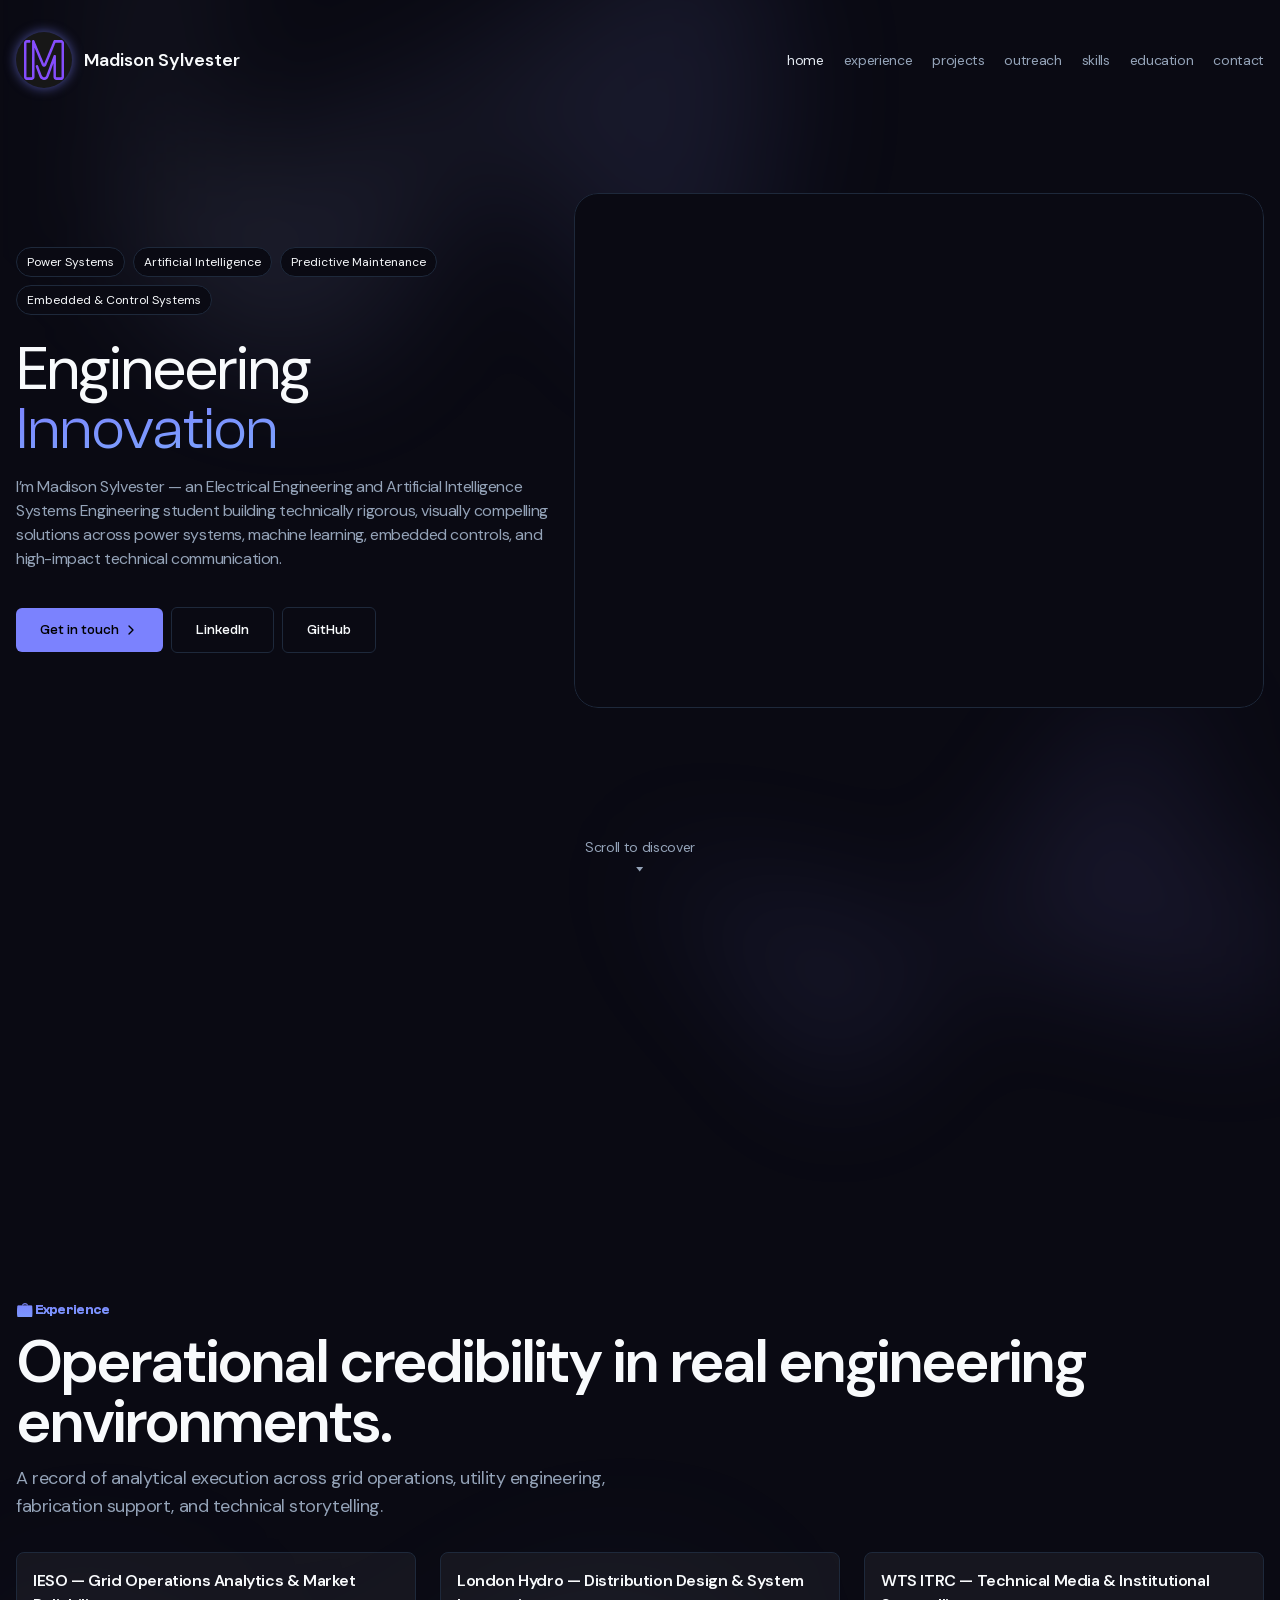
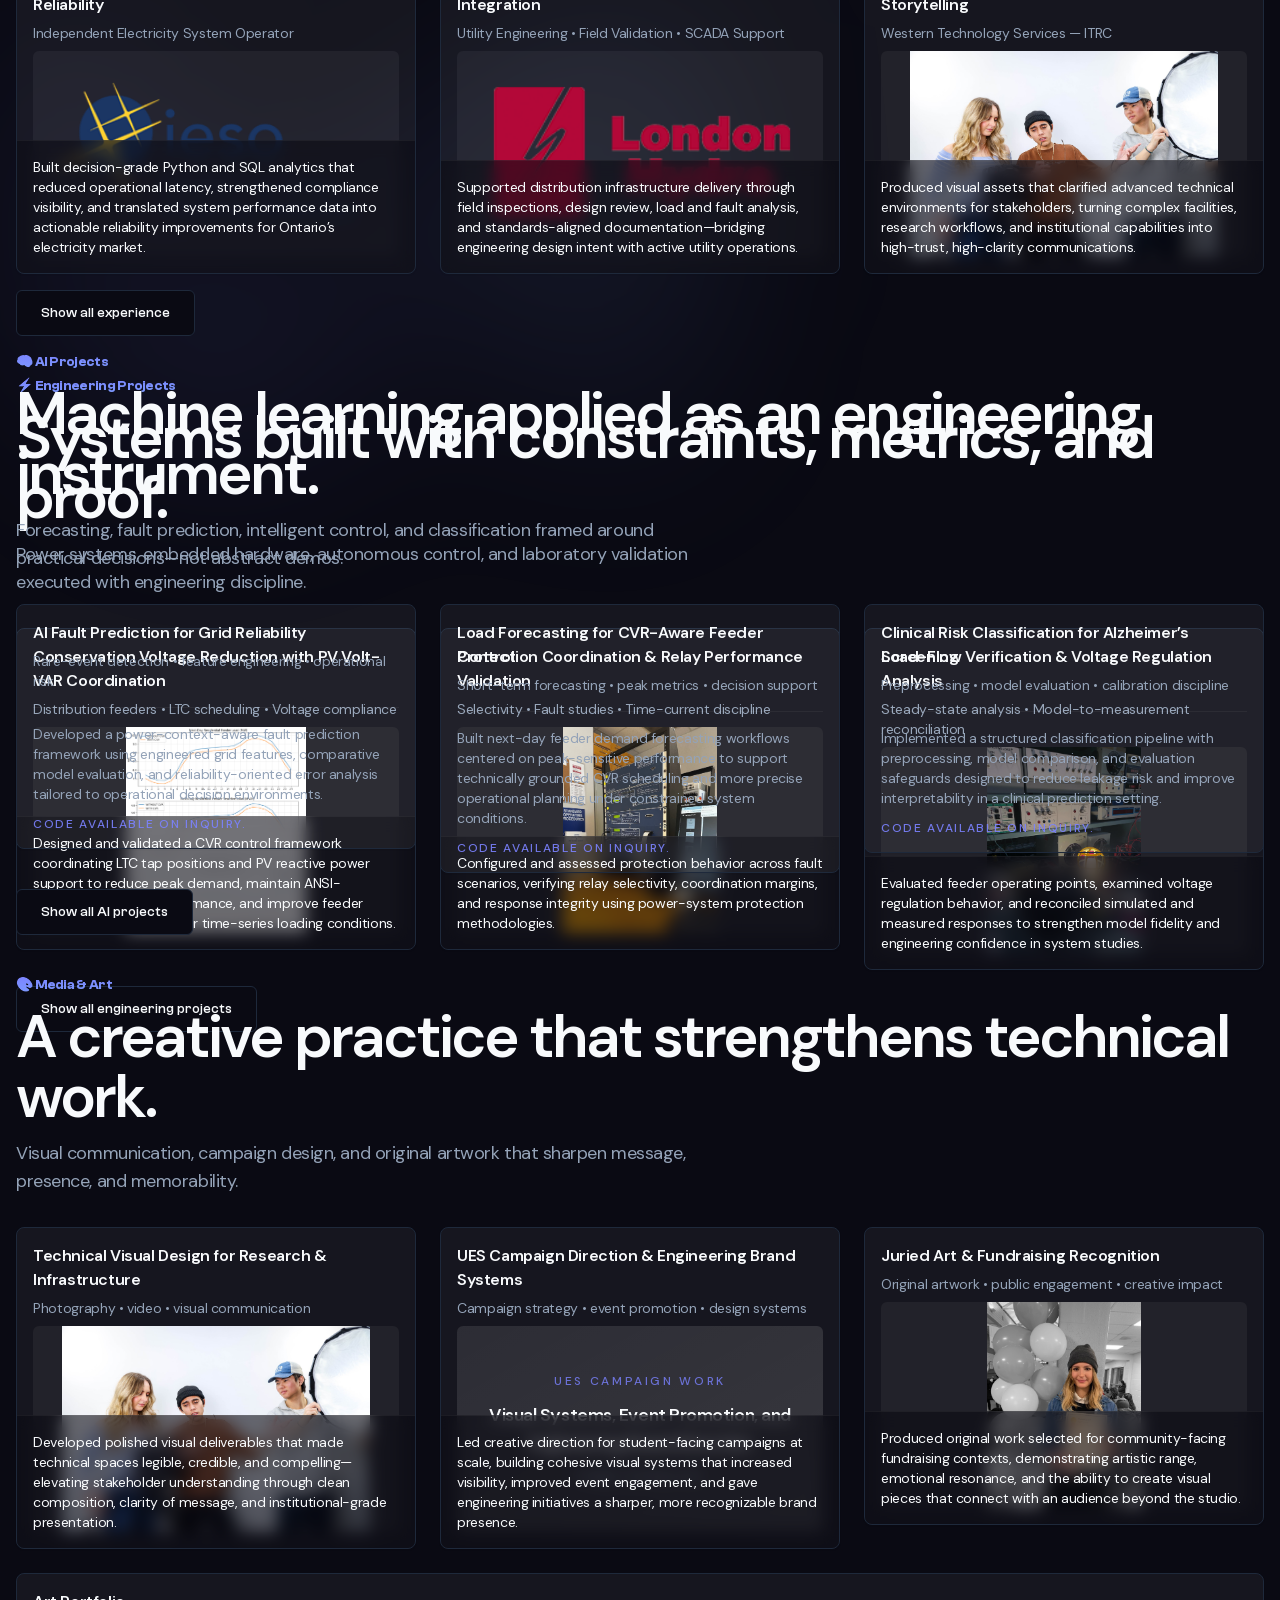
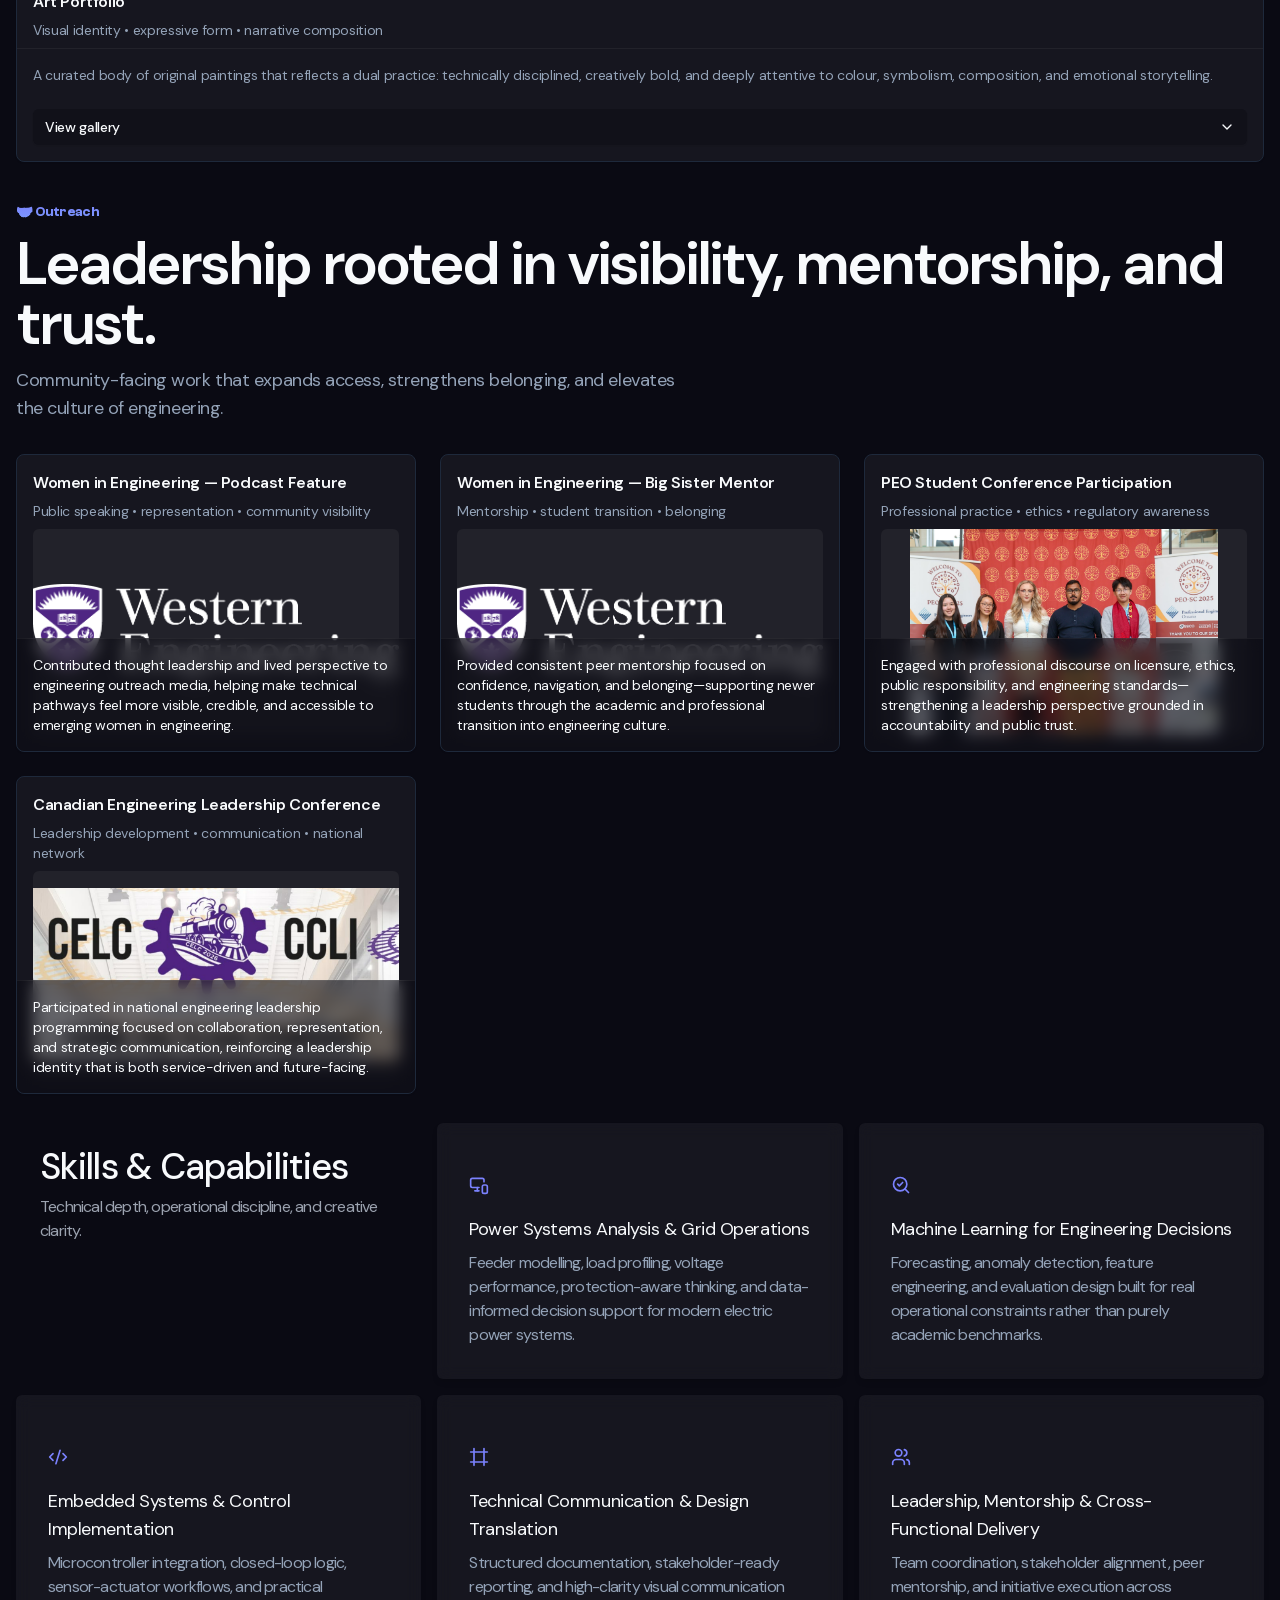
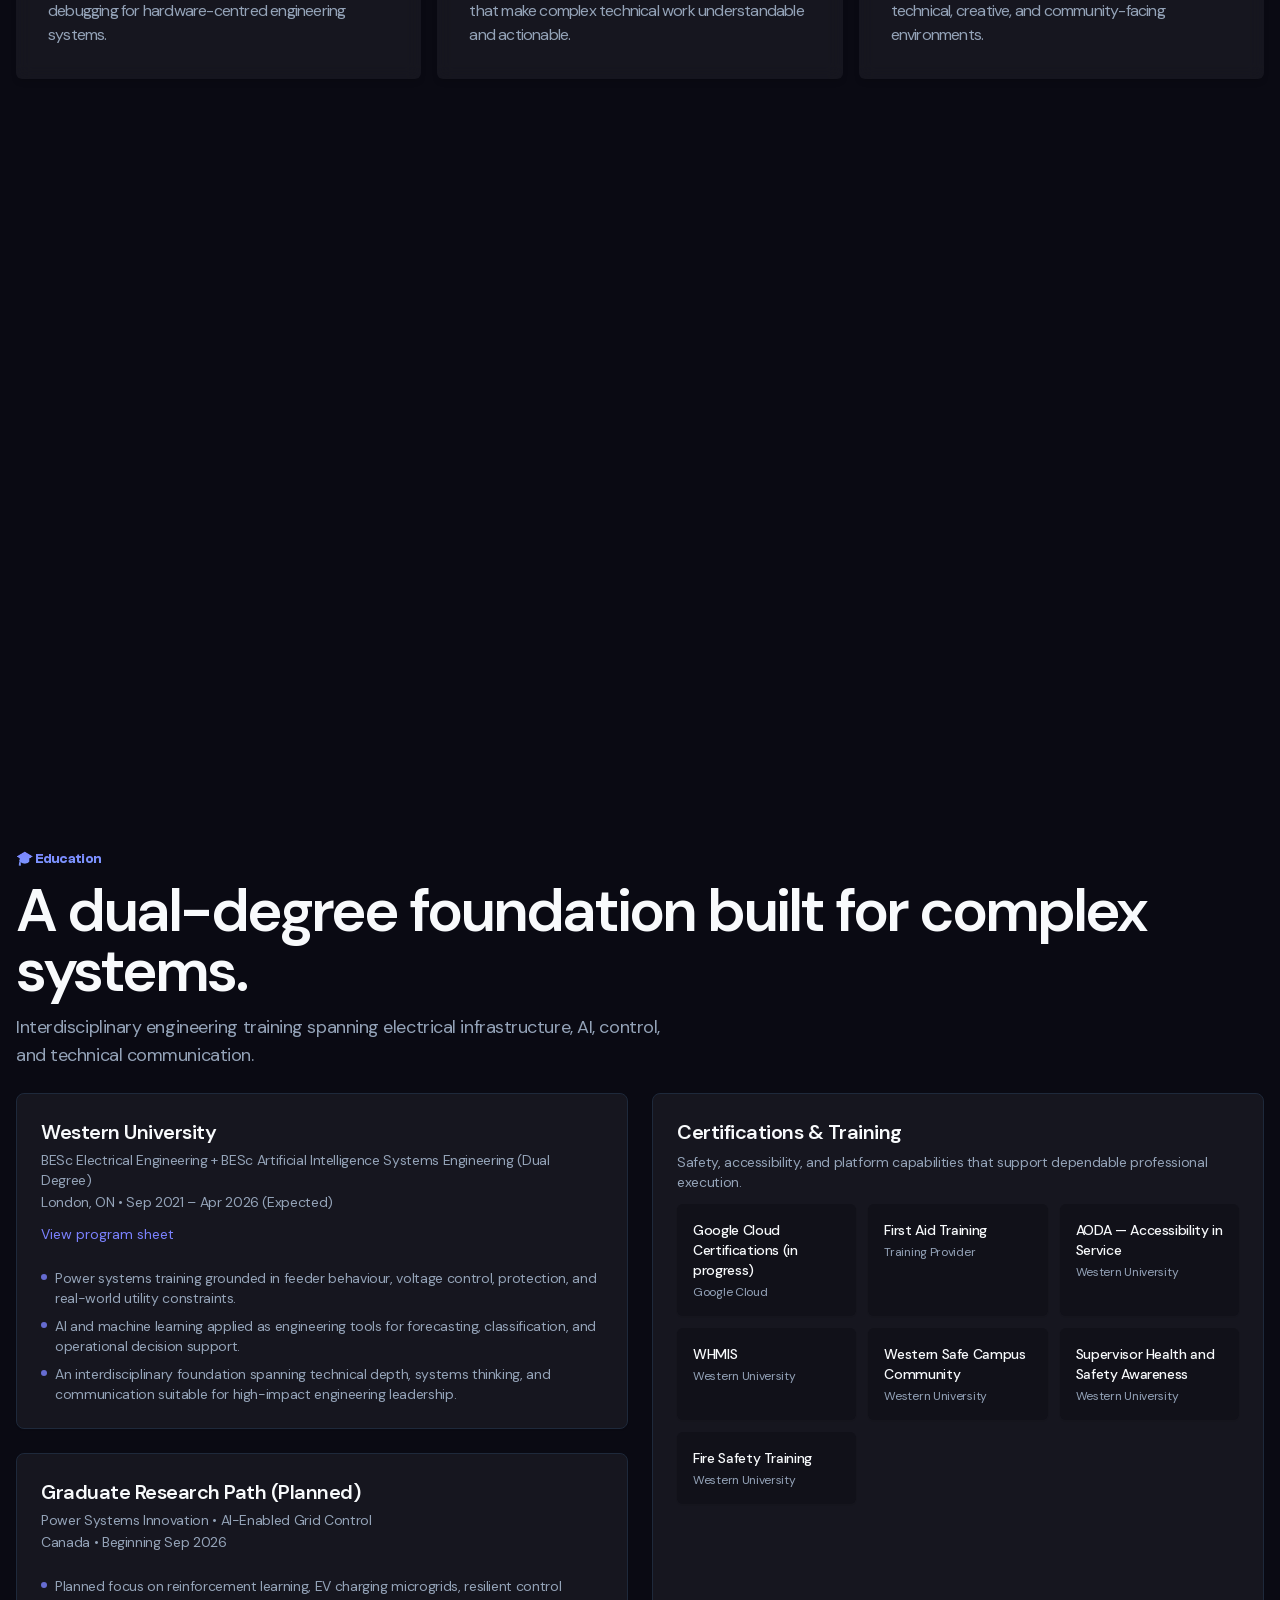
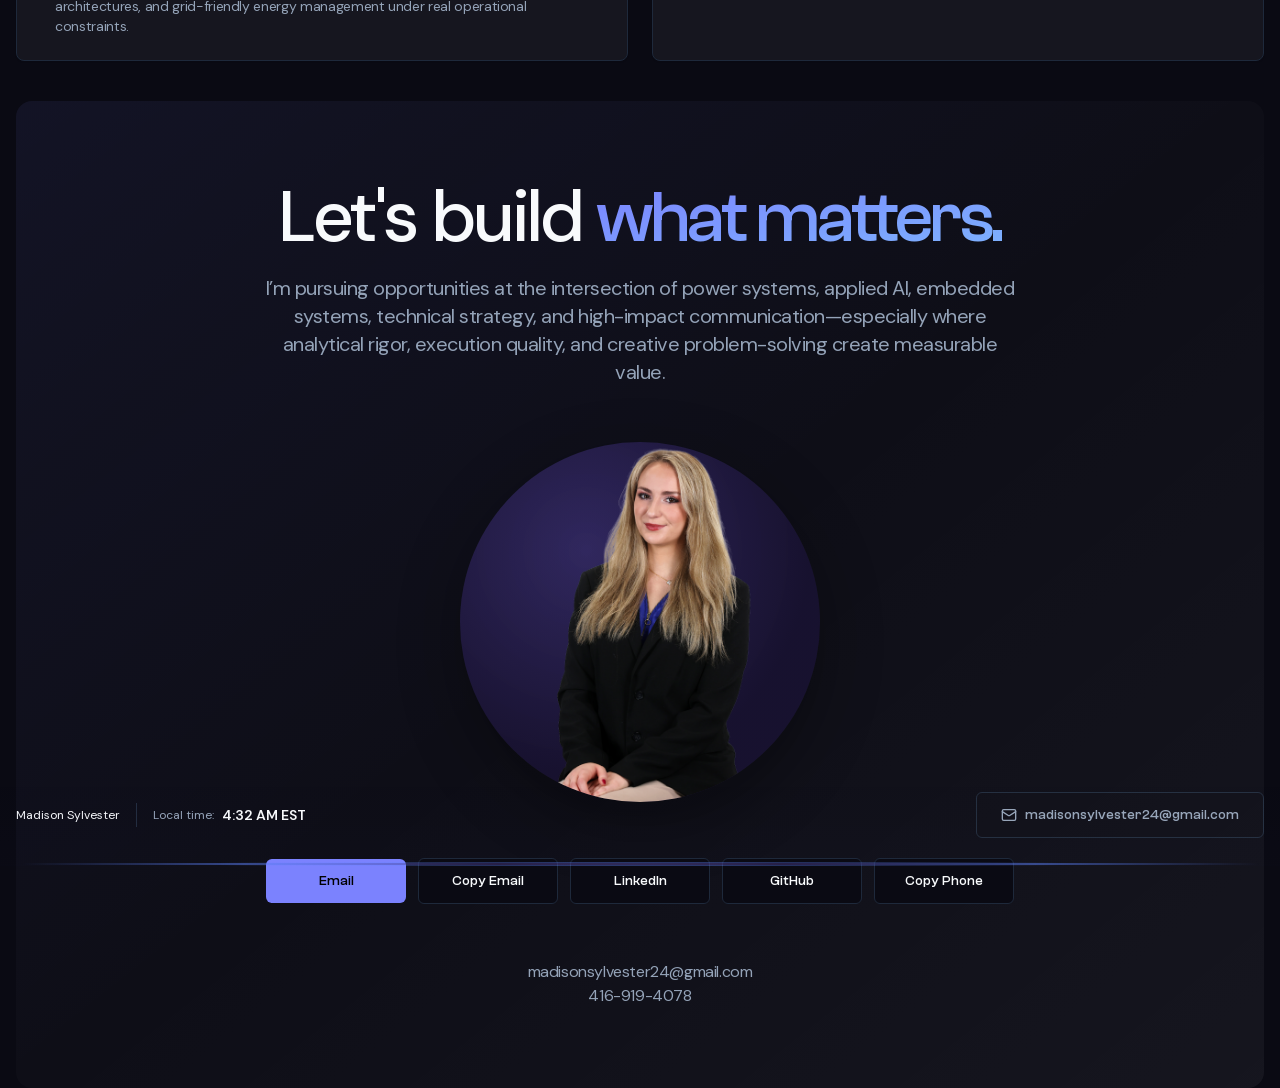
==== commit 76a2def1: "Updates" ====
--- a/index.html
+++ b/index.html
@@ -1 +1 @@
-<!DOCTYPE html><html><head><meta charSet="utf-8"/><meta name="viewport" content="width=device-width"/><title>Madison Sylvester</title><meta name="robots" content="follow, index"/><meta name="theme-color" content="#7B82FE"/><meta content="Electrical Engineering and AI systems Engineering Graduate Portfolio" name="description"/><meta property="og:url" content="https://www.wendoj.codes/"/><link rel="canonical" href="https://www.wendoj.codes/"/><meta property="og:type" content="website"/><meta property="og:site_name" content="Madison Sylvester"/><meta property="og:description" content="Electrical Engineering and AI systems Engineering Graduate Portfolio"/><meta property="og:title" content="Madison Sylvester"/><meta property="og:image" content="/assets/BigAssM.png"/><meta name="twitter:card" content="summary_large_image"/><meta name="twitter:site" content="Madison Sylvester"/><meta name="twitter:title" content="Madison Sylvester"/><meta name="twitter:description" content="Electrical Engineering and AI systems Engineering Graduate Portfolio"/><meta name="twitter:image" content="/assets/BigAssM.png"/><link rel="manifest" href="/manifest.json"/><link rel="apple-touch-icon" href="/icon-192x192.png"/><link rel="preload" href="/assets/ProfessionalHeadshot.png" as="image" fetchpriority="high"/><meta name="next-head-count" content="21"/><link rel="preload" href="/_next/static/media/13971731025ec697-s.p.woff2" as="font" type="font/woff2" crossorigin="anonymous" data-next-font="size-adjust"/><link rel="preload" href="/_next/static/css/e02c9a5c081e6173.css" as="style"/><link rel="stylesheet" href="/_next/static/css/e02c9a5c081e6173.css" data-n-g=""/><link rel="preload" href="/_next/static/css/31c5b3b9330e85be.css" as="style"/><link rel="stylesheet" href="/_next/static/css/31c5b3b9330e85be.css" data-n-p=""/><noscript data-n-css=""></noscript><script defer="" nomodule="" src="/_next/static/chunks/polyfills-42372ed130431b0a.js"></script><script src="/_next/static/chunks/webpack-bfa094701f943fd0.js" defer=""></script><script src="/_next/static/chunks/framework-49c6cecf1f6d5795.js" defer=""></script><script src="/_next/static/chunks/main-f4701d23e362eb77.js" defer=""></script><script src="/_next/static/chunks/pages/_app-d93ce20122092516.js" defer=""></script><script src="/_next/static/chunks/ee9ce975-e357a86298b555a6.js" defer=""></script><script src="/_next/static/chunks/234-3c98981db9e06012.js" defer=""></script><script src="/_next/static/chunks/pages/index-78b1d8663e2dc77c.js" defer=""></script><script src="/_next/static/8h3NQRQTPeFfogMnAOZx4/_buildManifest.js" defer=""></script><script src="/_next/static/8h3NQRQTPeFfogMnAOZx4/_ssgManifest.js" defer=""></script><style id="__jsx-3805689655">html,body{overflow-y:initial;scrollbar-width:unset;-ms-overflow-style:unset;touch-action:unset;-ms-touch-action:unset}</style></head><body><div id="__next"><div lang="en" class="__className_0d7163"><nav class="jsx-3805689655 Container_nav__YF_KX bg-transparent"><div class="jsx-3805689655 absolute inset-y-0 right-0 flex items-center sm:hidden"><button aria-controls="mobile-menu" aria-expanded="false" class="jsx-3805689655 Container_burger__djA3A inline-flex transform items-center justify-center rounded-md p-2 transition-all duration-300 focus:outline-none"><span class="jsx-3805689655 sr-only">Open main menu</span><svg xmlns="http://www.w3.org/2000/svg" class="absolute h-5 w-5 text-neutral-100" width="20" height="20" viewBox="0 0 20 20" fill="none" data-hide="false"><path d="M2.5 2.5H17.5" stroke="currentColor" stroke-width="1.5" stroke-linecap="round" stroke-linejoin="round"></path><path d="M2.5 7.5H17.5" stroke="currentColor" stroke-width="1.5" stroke-linecap="round" stroke-linejoin="round"></path><path d="M2.5 12.5H17.5" stroke="currentColor" stroke-width="1.5" stroke-linecap="round" stroke-linejoin="round"></path></svg><svg class="absolute h-5 w-5 text-neutral-100" viewBox="0 0 24 24" width="24" height="24" stroke="currentColor" stroke-width="1.5" stroke-linecap="round" stroke-linejoin="round" fill="none" shape-rendering="geometricPrecision" data-hide="true"><path d="M18 6L6 18"></path><path d="M6 6l12 12"></path></svg></button></div><a href="/"><span class="jsx-3805689655 text-lg font-semibold">Madison Sylvester</span></a><ul class="jsx-3805689655 Container_desktop-nav__zmBLV"><li class="text-base" style="opacity:0"><a href="#home" class="nav-active nav-link">Home</a></li><li class="text-base" style="opacity:0"><a href="#experience" class="nav-link">Experience</a></li><li class="text-base" style="opacity:0"><a href="#projects" class="nav-link">Projects</a></li><li class="text-base" style="opacity:0"><a href="#outreach" class="nav-link">Outreach</a></li><li class="text-base" style="opacity:0"><a href="#services" class="nav-link">Skills</a></li><li class="text-base" style="opacity:0"><a href="#education" class="nav-link">Education</a></li><li class="text-base" style="opacity:0"><a href="#contact" class="nav-link">Contact</a></li></ul></nav><div class="Container_introduction__ucPw0" style="top:0px"></div><main class="container"><div><div class="absolute -top-40 right-0 -z-10 transform-gpu overflow-hidden blur-3xl sm:-top-80"><svg class="relative left-[calc(50%-11rem)] -z-10 h-[21.1875rem] max-w-none -translate-x-1/2 rotate-[30deg] sm:left-[calc(50%-30rem)] sm:h-[42.375rem]" viewBox="0 0 1155 678"><path fill="url(#45de2b6b-92d5-4d68-a6a0-9b9b2abad533)" fill-opacity=".1" d="M317.219 518.975L203.852 678 0 438.341l317.219 80.634 204.172-286.402c1.307 132.337 45.083 346.658 209.733 145.248C936.936 126.058 882.053-94.234 1031.02 41.331c119.18 108.451 130.68 295.337 121.53 375.223L855 299l21.173 362.054-558.954-142.079z"></path><defs><linearGradient id="45de2b6b-92d5-4d68-a6a0-9b9b2abad533" x1="1155.49" x2="-78.208" y1=".177" y2="474.645" gradientUnits="userSpaceOnUse"><stop stop-color="#7980fe"></stop><stop offset="1" stop-color="#f0fff7"></stop></linearGradient></defs></svg></div><div class="absolute inset-x-0 top-[calc(100%-13rem)] -z-10 transform-gpu overflow-hidden blur-3xl sm:top-[calc(100%-30rem)]"><svg class="relative left-[calc(50%+3rem)] h-[21.1875rem] max-w-none -translate-x-1/2 sm:left-[calc(50%+36rem)] sm:h-[42.375rem]" viewBox="0 0 1155 678"><path fill="url(#ecb5b0c9-546c-4772-8c71-4d3f06d544bc)" fill-opacity=".1" d="M317.219 518.975L203.852 678 0 438.341l317.219 80.634 204.172-286.402c1.307 132.337 45.083 346.658 209.733 145.248C936.936 126.058 882.053-94.234 1031.02 41.331c119.18 108.451 130.68 295.337 121.53 375.223L855 299l21.173 362.054-558.954-142.079z"></path><defs><linearGradient id="ecb5b0c9-546c-4772-8c71-4d3f06d544bc" x1="1155.49" x2="-78.208" y1=".177" y2="474.645" gradientUnits="userSpaceOnUse"><stop stop-color="#9A70FF"></stop><stop offset="1" stop-color="#838aff"></stop></linearGradient></defs></svg></div><section id="home" data-scroll-section="true" class="mt-24 flex w-full flex-col items-center xl:mt-0 xl:min-h-screen xl:flex-row xl:justify-between"><div class="Home_intro__YsXuU"><div data-scroll="true" data-scroll-direction="horizontal" data-scroll-speed=".09" class="flex flex-row flex-wrap items-center gap-2"><span class="Home_pill__EMh1L">Power Systems</span><span class="Home_pill__EMh1L">Artificial Intelligence</span><span class="Home_pill__EMh1L">Predictive Maintenance</span><span class="Home_pill__EMh1L">Embedded &amp; Control Systems</span></div><div><h1 data-scroll="true" data-scroll-enable-touch-speed="true" data-scroll-speed=".06" data-scroll-direction="horizontal" class="leading-[0.95]"><span class="block text-6xl tracking-tighter text-foreground 2xl:text-8xl">Engineering</span><span class="block clash-grotesk text-gradient text-6xl 2xl:text-8xl">Innovation</span></h1><p data-scroll="true" data-scroll-enable-touch-speed="true" data-scroll-speed=".06" class="mt-4 max-w-xl tracking-tight text-muted-foreground 2xl:text-xl">I’m Madison Sylvester — an Electrical Engineering and Artificial Intelligence Systems Engineering student building technically rigorous, visually compelling solutions across power systems, machine learning, embedded controls, and high-impact technical communication.</p></div><span data-scroll="true" data-scroll-enable-touch-speed="true" data-scroll-speed=".06" class="flex flex-row flex-wrap items-center gap-2 pt-5"><a href="mailto:madisonsylvester24@gmail.com"><button class="clash-grotesk inline-flex items-center justify-center whitespace-nowrap rounded-md text-sm font-medium ring-offset-background transition-colors focus-visible:outline-none focus-visible:ring-2 focus-visible:ring-ring focus-visible:ring-offset-2 disabled:pointer-events-none disabled:opacity-50 bg-primary text-primary-foreground hover:bg-primary/90 px-6 py-3">Get in touch <svg xmlns="http://www.w3.org/2000/svg" width="24" height="24" viewBox="0 0 24 24" fill="none" stroke="currentColor" stroke-width="2" stroke-linecap="round" stroke-linejoin="round" class="lucide lucide-chevron-right ml-1 h-4 w-4"><path d="m9 18 6-6-6-6"></path></svg></button></a><a target="_blank" rel="noreferrer" href="https://www.linkedin.com/in/madison-sylvester24"><button class="clash-grotesk inline-flex items-center justify-center whitespace-nowrap rounded-md text-sm font-medium ring-offset-background transition-colors focus-visible:outline-none focus-visible:ring-2 focus-visible:ring-ring focus-visible:ring-offset-2 disabled:pointer-events-none disabled:opacity-50 border border-input bg-background hover:bg-accent hover:text-accent-foreground px-6 py-3">LinkedIn</button></a><a target="_blank" rel="noreferrer" href="https://github.com/msylves6"><button class="clash-grotesk inline-flex items-center justify-center whitespace-nowrap rounded-md text-sm font-medium ring-offset-background transition-colors focus-visible:outline-none focus-visible:ring-2 focus-visible:ring-ring focus-visible:ring-offset-2 disabled:pointer-events-none disabled:opacity-50 border border-input bg-background hover:bg-accent hover:text-accent-foreground px-6 py-3">GitHub</button></a></span><div class="Home_scroll__QIZoY">Scroll to discover <svg width="15" height="15" viewBox="0 0 15 15" fill="none" xmlns="http://www.w3.org/2000/svg" class="mt-1 animate-bounce"><path d="M4 6H11L7.5 10.5L4 6Z" fill="currentColor"></path></svg></div></div><div data-scroll="true" data-scroll-speed="-0.01" id="Home_canvas-container__gHnzG" class="relative mt-8 flex h-full w-full items-end justify-start xl:mt-0"><video src="/assets/NetworkCircuits.mp4" autoplay="" loop="" muted="" playsinline="" class="h-full w-full max-w-[900px] rounded-2xl object-cover"></video></div></section><section id="experience" data-scroll-section="true"><div data-scroll="true" data-scroll-speed=".4" class="my-8 xl:my-10"><div class="flex flex-col gap-2"><span class="text-gradient clash-grotesk text-sm font-semibold tracking-tighter">💼 Experience</span><h2 class="mt-1 text-4xl font-semibold tracking-tighter xl:text-6xl">Operational credibility in real engineering environments.</h2><p class="mt-1 max-w-2xl text-base tracking-tight text-muted-foreground xl:text-lg">A record of analytical execution across grid operations, utility engineering, fabrication support, and technical storytelling.</p></div><div class="mt-8 grid gap-6 sm:grid-cols-2 xl:grid-cols-3"><div class="" style="opacity:0;transform:translateY(40px) scale(0.96) translateZ(0)"><a href="https://www.ieso.ca/" target="_blank" rel="noreferrer"><div class="rounded-lg border text-card-foreground shadow-sm relative overflow-hidden bg-white/5 cursor-pointer" data-tilt-card="true"><div class="flex flex-col space-y-1.5 p-4 pb-2"><h3 class="text-base font-semibold tracking-tight">IESO — Grid Operations Analytics &amp; Market Reliability</h3><div class="text-sm tracking-tight text-muted-foreground">Independent Electricity System Operator</div></div><div class="px-4 pb-4"><div class="relative aspect-video w-full overflow-hidden rounded-md bg-white/5"><img alt="IESO — Grid Operations Analytics &amp; Market Reliability" loading="lazy" decoding="async" data-nimg="fill" class="object-contain" style="position:absolute;height:100%;width:100%;left:0;top:0;right:0;bottom:0;color:transparent" src="/assets/Ieso-logo-lrg.png"/></div></div><div class="absolute bottom-0 w-full bg-background/60 backdrop-blur"><div class="border-t border-white/5 p-4 text-sm tracking-tight">Built decision-grade Python and SQL analytics that reduced operational latency, strengthened compliance visibility, and translated system performance data into actionable reliability improvements for Ontario’s electricity market.</div></div></div></a></div><div class="" style="opacity:0;transform:translateY(40px) scale(0.96) translateZ(0)"><a href="https://www.londonhydro.com/" target="_blank" rel="noreferrer"><div class="rounded-lg border text-card-foreground shadow-sm relative overflow-hidden bg-white/5 cursor-pointer" data-tilt-card="true"><div class="flex flex-col space-y-1.5 p-4 pb-2"><h3 class="text-base font-semibold tracking-tight">London Hydro — Distribution Design &amp; System Integration</h3><div class="text-sm tracking-tight text-muted-foreground">Utility Engineering • Field Validation • SCADA Support</div></div><div class="px-4 pb-4"><div class="relative aspect-video w-full overflow-hidden rounded-md bg-white/5"><img alt="London Hydro — Distribution Design &amp; System Integration" loading="lazy" decoding="async" data-nimg="fill" class="object-contain" style="position:absolute;height:100%;width:100%;left:0;top:0;right:0;bottom:0;color:transparent" src="/assets/london-hydro-logo.png"/></div></div><div class="absolute bottom-0 w-full bg-background/60 backdrop-blur"><div class="border-t border-white/5 p-4 text-sm tracking-tight">Supported distribution infrastructure delivery through field inspections, design review, load and fault analysis, and standards-aligned documentation—bridging engineering design intent with active utility operations.</div></div></div></a></div><div class="" style="opacity:0;transform:translateY(40px) scale(0.96) translateZ(0)"><a href="https://itrc.uwo.ca/index.html" target="_blank" rel="noreferrer"><div class="rounded-lg border text-card-foreground shadow-sm relative overflow-hidden bg-white/5 cursor-pointer" data-tilt-card="true"><div class="flex flex-col space-y-1.5 p-4 pb-2"><h3 class="text-base font-semibold tracking-tight">WTS ITRC — Technical Media &amp; Institutional Storytelling</h3><div class="text-sm tracking-tight text-muted-foreground">Western Technology Services — ITRC</div></div><div class="px-4 pb-4"><div class="relative aspect-video w-full overflow-hidden rounded-md bg-white/5"><img alt="WTS ITRC — Technical Media &amp; Institutional Storytelling" loading="lazy" decoding="async" data-nimg="fill" class="object-contain" style="position:absolute;height:100%;width:100%;left:0;top:0;right:0;bottom:0;color:transparent" src="/assets/WTS-ITRC.JPG"/></div></div><div class="absolute bottom-0 w-full bg-background/60 backdrop-blur"><div class="border-t border-white/5 p-4 text-sm tracking-tight">Produced visual assets that clarified advanced technical environments for stakeholders, turning complex facilities, research workflows, and institutional capabilities into high-trust, high-clarity communications.</div></div></div></a></div></div><div class="mt-4"><button class="clash-grotesk inline-flex items-center justify-center whitespace-nowrap rounded-md text-sm font-medium ring-offset-background transition-colors focus-visible:outline-none focus-visible:ring-2 focus-visible:ring-ring focus-visible:ring-offset-2 disabled:pointer-events-none disabled:opacity-50 border border-input bg-background hover:bg-accent hover:text-accent-foreground px-6 py-3">Show all experience</button></div></div></section><section id="projects" data-scroll-section="true"><div class="relative isolate -z-10"><div class="absolute inset-x-0 -top-40 transform-gpu overflow-hidden blur-[100px] sm:-top-80 lg:-top-60" aria-hidden="true"><div class="relative left-[calc(50%-11rem)] aspect-[1155/678] w-[36.125rem] -translate-x-1/2 rotate-[30deg] bg-gradient-to-tr from-primary via-primary to-secondary opacity-10 sm:left-[calc(50%-30rem)] sm:w-[72.1875rem]" style="clip-path:polygon(74.1% 44.1%, 100% 61.6%, 97.5% 26.9%, 85.5% 0.1%, 80.7% 2%, 72.5% 32.5%, 60.2% 62.4%, 52.4% 68.1%, 47.5% 58.3%, 45.2% 34.5%, 27.5% 76.7%, 0.1% 64.9%, 17.9% 100%, 27.6% 76.8%, 76.1% 97.7%, 74.1% 44.1%)"></div></div></div><div data-scroll="true" data-scroll-speed=".4" class="my-8 xl:my-10"><div class="flex flex-col gap-2"><span class="text-gradient clash-grotesk text-sm font-semibold tracking-tighter">⚡ Engineering Projects</span><h2 class="mt-1 text-4xl font-semibold tracking-tighter xl:text-6xl">Systems built with constraints, metrics, and proof.</h2><p class="mt-1 max-w-2xl text-base tracking-tight text-muted-foreground xl:text-lg">Power systems, embedded hardware, autonomous control, and laboratory validation executed with engineering discipline.</p></div><div class="mt-8 grid gap-6 sm:grid-cols-2 xl:grid-cols-3"><div class="" style="opacity:0;transform:translateY(40px) scale(0.96) translateZ(0)"><a href="/#"><div class="rounded-lg border text-card-foreground shadow-sm relative overflow-hidden bg-white/5 cursor-pointer" data-tilt-card="true"><div class="flex flex-col space-y-1.5 p-4 pb-2"><h3 class="text-base font-semibold tracking-tight">Conservation Voltage Reduction with PV Volt-VAR Coordination</h3><div class="text-sm tracking-tight text-muted-foreground">Distribution feeders • LTC scheduling • Voltage compliance</div></div><div class="px-4 pb-4"><div class="relative aspect-video w-full overflow-hidden rounded-md bg-white/5"><img alt="Conservation Voltage Reduction with PV Volt-VAR Coordination" loading="lazy" decoding="async" data-nimg="fill" class="object-contain" style="position:absolute;height:100%;width:100%;left:0;top:0;right:0;bottom:0;color:transparent" src="/assets/CVR REDUC.png"/></div></div><div class="absolute bottom-0 w-full bg-background/60 backdrop-blur"><div class="border-t border-white/5 p-4 text-sm tracking-tight">Designed and validated a CVR control framework coordinating LTC tap positions and PV reactive power support to reduce peak demand, maintain ANSI-compliant voltage performance, and improve feeder operating efficiency under time-series loading conditions.</div></div></div></a></div><div class="" style="opacity:0;transform:translateY(40px) scale(0.96) translateZ(0)"><a href="/#"><div class="rounded-lg border text-card-foreground shadow-sm relative overflow-hidden bg-white/5 cursor-pointer" data-tilt-card="true"><div class="flex flex-col space-y-1.5 p-4 pb-2"><h3 class="text-base font-semibold tracking-tight">Protection Coordination &amp; Relay Performance Validation</h3><div class="text-sm tracking-tight text-muted-foreground">Selectivity • Fault studies • Time-current discipline</div></div><div class="px-4 pb-4"><div class="relative aspect-video w-full overflow-hidden rounded-md bg-white/5"><img alt="Protection Coordination &amp; Relay Performance Validation" loading="lazy" decoding="async" data-nimg="fill" class="object-contain" style="position:absolute;height:100%;width:100%;left:0;top:0;right:0;bottom:0;color:transparent" src="/assets/PowerSystemsProtectionLab.JPEG"/></div></div><div class="absolute bottom-0 w-full bg-background/60 backdrop-blur"><div class="border-t border-white/5 p-4 text-sm tracking-tight">Configured and assessed protection behavior across fault scenarios, verifying relay selectivity, coordination margins, and response integrity using power-system protection methodologies.</div></div></div></a></div><div class="" style="opacity:0;transform:translateY(40px) scale(0.96) translateZ(0)"><a href="/#"><div class="rounded-lg border text-card-foreground shadow-sm relative overflow-hidden bg-white/5 cursor-pointer" data-tilt-card="true"><div class="flex flex-col space-y-1.5 p-4 pb-2"><h3 class="text-base font-semibold tracking-tight">Load-Flow Verification &amp; Voltage Regulation Analysis</h3><div class="text-sm tracking-tight text-muted-foreground">Steady-state analysis • Model-to-measurement reconciliation</div></div><div class="px-4 pb-4"><div class="relative aspect-video w-full overflow-hidden rounded-md bg-white/5"><img alt="Load-Flow Verification &amp; Voltage Regulation Analysis" loading="lazy" decoding="async" data-nimg="fill" class="object-contain" style="position:absolute;height:100%;width:100%;left:0;top:0;right:0;bottom:0;color:transparent" src="/assets/PowerSystemsLab.jpg"/></div></div><div class="absolute bottom-0 w-full bg-background/60 backdrop-blur"><div class="border-t border-white/5 p-4 text-sm tracking-tight">Evaluated feeder operating points, examined voltage regulation behavior, and reconciled simulated and measured responses to strengthen model fidelity and engineering confidence in system studies.</div></div></div></a></div></div><div class="mt-4"><button class="clash-grotesk inline-flex items-center justify-center whitespace-nowrap rounded-md text-sm font-medium ring-offset-background transition-colors focus-visible:outline-none focus-visible:ring-2 focus-visible:ring-ring focus-visible:ring-offset-2 disabled:pointer-events-none disabled:opacity-50 border border-input bg-background hover:bg-accent hover:text-accent-foreground px-6 py-3">Show all engineering projects</button></div></div></section><section id="ai" data-scroll-section="true"><div data-scroll="true" data-scroll-speed=".4" class="my-8 xl:my-10"><div class="flex flex-col gap-2"><span class="text-gradient clash-grotesk text-sm font-semibold tracking-tighter">🧠 AI Projects</span><h2 class="mt-1 text-4xl font-semibold tracking-tighter xl:text-6xl">Machine learning applied as an engineering instrument.</h2><p class="mt-1 max-w-2xl text-base tracking-tight text-muted-foreground xl:text-lg">Forecasting, fault prediction, intelligent control, and classification framed around practical decisions—not abstract demos.</p></div><div class="mt-8 grid gap-6 sm:grid-cols-2 xl:grid-cols-3"><div class="" style="opacity:0;transform:translateY(40px) scale(0.96) translateZ(0)"><a href="/#"><div class="rounded-lg border text-card-foreground shadow-sm relative overflow-hidden bg-white/5 cursor-pointer" data-tilt-card="true"><div class="flex flex-col space-y-1.5 p-4 pb-2"><h3 class="text-base font-semibold tracking-tight">AI Fault Prediction for Grid Reliability</h3><div class="text-sm tracking-tight text-muted-foreground">Rare-event detection • feature engineering • operational risk</div></div><div class="p-4 pt-2"><div class="border-t border-white/5 pt-4 text-sm tracking-tight text-muted-foreground"><p>Developed a power-context-aware fault prediction framework using engineered grid features, comparative model evaluation, and reliability-oriented error analysis tailored to operational decision environments.</p><p class="mt-3 text-xs font-medium uppercase tracking-[0.14em] text-primary/90">Code available on inquiry.</p></div></div></div></a></div><div class="" style="opacity:0;transform:translateY(40px) scale(0.96) translateZ(0)"><a href="/#"><div class="rounded-lg border text-card-foreground shadow-sm relative overflow-hidden bg-white/5 cursor-pointer" data-tilt-card="true"><div class="flex flex-col space-y-1.5 p-4 pb-2"><h3 class="text-base font-semibold tracking-tight">Load Forecasting for CVR-Aware Feeder Control</h3><div class="text-sm tracking-tight text-muted-foreground">Short-term forecasting • peak metrics • decision support</div></div><div class="p-4 pt-2"><div class="border-t border-white/5 pt-4 text-sm tracking-tight text-muted-foreground"><p>Built next-day feeder demand forecasting workflows centered on peak-sensitive performance to support technically grounded CVR scheduling and more precise operational planning under constrained system conditions.</p><p class="mt-3 text-xs font-medium uppercase tracking-[0.14em] text-primary/90">Code available on inquiry.</p></div></div></div></a></div><div class="" style="opacity:0;transform:translateY(40px) scale(0.96) translateZ(0)"><a href="/#"><div class="rounded-lg border text-card-foreground shadow-sm relative overflow-hidden bg-white/5 cursor-pointer" data-tilt-card="true"><div class="flex flex-col space-y-1.5 p-4 pb-2"><h3 class="text-base font-semibold tracking-tight">Clinical Risk Classification for Alzheimer’s Screening</h3><div class="text-sm tracking-tight text-muted-foreground">Preprocessing • model evaluation • calibration discipline</div></div><div class="p-4 pt-2"><div class="border-t border-white/5 pt-4 text-sm tracking-tight text-muted-foreground"><p>Implemented a structured classification pipeline with preprocessing, model comparison, and evaluation safeguards designed to reduce leakage risk and improve interpretability in a clinical prediction setting.</p><p class="mt-3 text-xs font-medium uppercase tracking-[0.14em] text-primary/90">Code available on inquiry.</p></div></div></div></a></div></div><div class="mt-4"><button class="clash-grotesk inline-flex items-center justify-center whitespace-nowrap rounded-md text-sm font-medium ring-offset-background transition-colors focus-visible:outline-none focus-visible:ring-2 focus-visible:ring-ring focus-visible:ring-offset-2 disabled:pointer-events-none disabled:opacity-50 border border-input bg-background hover:bg-accent hover:text-accent-foreground px-6 py-3">Show all AI projects</button></div></div></section><section id="media" data-scroll-section="true"><div data-scroll="true" data-scroll-speed=".4" class="my-8 xl:my-10"><div class="flex flex-col gap-2"><span class="text-gradient clash-grotesk text-sm font-semibold tracking-tighter">🎨 Media &amp; Art</span><h2 class="mt-1 text-4xl font-semibold tracking-tighter xl:text-6xl">A creative practice that strengthens technical work.</h2><p class="mt-1 max-w-2xl text-base tracking-tight text-muted-foreground xl:text-lg">Visual communication, campaign design, and original artwork that sharpen message, presence, and memorability.</p></div><div class="mt-8 grid gap-6 sm:grid-cols-2 xl:grid-cols-3"><div class="" style="opacity:0;transform:translateY(40px) scale(0.96) translateZ(0)"><a href="/#"><div class="rounded-lg border text-card-foreground shadow-sm relative overflow-hidden bg-white/5 cursor-pointer" data-tilt-card="true"><div class="flex flex-col space-y-1.5 p-4 pb-2"><h3 class="text-base font-semibold tracking-tight">Technical Visual Design for Research &amp; Infrastructure</h3><div class="text-sm tracking-tight text-muted-foreground">Photography • video • visual communication</div></div><div class="px-4 pb-4"><div class="relative aspect-video w-full overflow-hidden rounded-md bg-white/5"><img alt="Technical Visual Design for Research &amp; Infrastructure" loading="lazy" decoding="async" data-nimg="fill" class="object-contain" style="position:absolute;height:100%;width:100%;left:0;top:0;right:0;bottom:0;color:transparent" src="/assets/WTS-ITRC.JPG"/></div></div><div class="absolute bottom-0 w-full bg-background/60 backdrop-blur"><div class="border-t border-white/5 p-4 text-sm tracking-tight">Developed polished visual deliverables that made technical spaces legible, credible, and compelling—elevating stakeholder understanding through clean composition, clarity of message, and institutional-grade presentation.</div></div></div></a></div><div class="" style="opacity:0;transform:translateY(40px) scale(0.96) translateZ(0)"><a href="/#"><div class="rounded-lg border text-card-foreground shadow-sm relative overflow-hidden bg-white/5 cursor-pointer" data-tilt-card="true"><div class="flex flex-col space-y-1.5 p-4 pb-2"><h3 class="text-base font-semibold tracking-tight">UES Campaign Direction &amp; Engineering Brand Systems</h3><div class="text-sm tracking-tight text-muted-foreground">Campaign strategy • event promotion • design systems</div></div><div class="px-4 pb-4"><div class="relative aspect-video w-full overflow-hidden rounded-md bg-white/5"><div class="flex h-full w-full flex-col items-center justify-center bg-gradient-to-br from-white/5 to-white/10 px-6 text-center"><div class="text-xs font-medium uppercase tracking-[0.22em] text-primary/80">UES Campaign Work</div><div class="mt-3 max-w-xs text-lg font-semibold tracking-tight text-foreground">Visual Systems, Event Promotion, and Engineering Brand Direction</div><div class="mt-2 text-sm tracking-tight text-muted-foreground">Image coming soon</div></div></div></div><div class="absolute bottom-0 w-full bg-background/60 backdrop-blur"><div class="border-t border-white/5 p-4 text-sm tracking-tight">Led creative direction for student-facing campaigns at scale, building cohesive visual systems that increased visibility, improved event engagement, and gave engineering initiatives a sharper, more recognizable brand presence.</div></div></div></a></div><div class="" style="opacity:0;transform:translateY(40px) scale(0.96) translateZ(0)"><a href="/#"><div class="rounded-lg border text-card-foreground shadow-sm relative overflow-hidden bg-white/5 cursor-pointer" data-tilt-card="true"><div class="flex flex-col space-y-1.5 p-4 pb-2"><h3 class="text-base font-semibold tracking-tight">Juried Art &amp; Fundraising Recognition</h3><div class="text-sm tracking-tight text-muted-foreground">Original artwork • public engagement • creative impact</div></div><div class="px-4 pb-4"><div class="relative aspect-video w-full overflow-hidden rounded-md bg-white/5"><img alt="Juried Art &amp; Fundraising Recognition" loading="lazy" decoding="async" data-nimg="fill" class="object-contain" style="position:absolute;height:100%;width:100%;left:0;top:0;right:0;bottom:0;color:transparent" src="/assets/ArtisticExcellenceAward.jpg"/></div></div><div class="absolute bottom-0 w-full bg-background/60 backdrop-blur"><div class="border-t border-white/5 p-4 text-sm tracking-tight">Produced original work selected for community-facing fundraising contexts, demonstrating artistic range, emotional resonance, and the ability to create visual pieces that connect with an audience beyond the studio.</div></div></div></a></div><div class="xl:col-span-3" style="opacity:0;transform:translateY(40px) scale(0.96) translateZ(0)"><div class="rounded-lg border text-card-foreground shadow-sm relative overflow-hidden bg-white/5 cursor-pointer"><div class="flex flex-col space-y-1.5 p-4 pb-2"><h3 class="text-base font-semibold tracking-tight">Art Portfolio</h3><div class="text-sm tracking-tight text-muted-foreground">Visual identity • expressive form • narrative composition</div></div><div class="p-0"><div class="border-t border-white/5 p-4 text-sm tracking-tight text-muted-foreground">A curated body of original paintings that reflects a dual practice: technically disciplined, creatively bold, and deeply attentive to colour, symbolism, composition, and emotional storytelling.</div><div class="px-4 pb-4"><button type="button" class="mt-2 flex w-full items-center justify-between rounded-md bg-background/40 px-3 py-2 text-left text-sm font-medium tracking-tight text-foreground shadow-sm transition hover:bg-background/50" aria-expanded="false" aria-controls="art-portfolio-gallery"><span>View gallery</span><svg xmlns="http://www.w3.org/2000/svg" width="24" height="24" viewBox="0 0 24 24" fill="none" stroke="currentColor" stroke-width="2" stroke-linecap="round" stroke-linejoin="round" class="lucide lucide-chevron-down h-4 w-4 transition-transform"><path d="m6 9 6 6 6-6"></path></svg></button></div></div></div></div></div></div></section><section id="outreach" data-scroll-section="true"><div data-scroll="true" data-scroll-speed=".4" class="my-8 xl:my-10"><div class="flex flex-col gap-2"><span class="text-gradient clash-grotesk text-sm font-semibold tracking-tighter">🤝 Outreach</span><h2 class="mt-1 text-4xl font-semibold tracking-tighter xl:text-6xl">Leadership rooted in visibility, mentorship, and trust.</h2><p class="mt-1 max-w-2xl text-base tracking-tight text-muted-foreground xl:text-lg">Community-facing work that expands access, strengthens belonging, and elevates the culture of engineering.</p></div><div class="mt-8 grid gap-6 sm:grid-cols-2 xl:grid-cols-3"><div class="" style="opacity:0;transform:translateY(40px) scale(0.96) translateZ(0)"><a href="/#"><div class="rounded-lg border text-card-foreground shadow-sm relative overflow-hidden bg-white/5 cursor-pointer" data-tilt-card="true"><div class="flex flex-col space-y-1.5 p-4 pb-2"><h3 class="text-base font-semibold tracking-tight">Women in Engineering — Podcast Feature</h3><div class="text-sm tracking-tight text-muted-foreground">Public speaking • representation • community visibility</div></div><div class="px-4 pb-4"><div class="relative aspect-video w-full overflow-hidden rounded-md bg-white/5"><img alt="Women in Engineering — Podcast Feature" loading="lazy" decoding="async" data-nimg="fill" class="object-contain" style="position:absolute;height:100%;width:100%;left:0;top:0;right:0;bottom:0;color:transparent" src="/assets/Engineer_Stacked_Reversed.png"/></div></div><div class="absolute bottom-0 w-full bg-background/60 backdrop-blur"><div class="border-t border-white/5 p-4 text-sm tracking-tight">Contributed thought leadership and lived perspective to engineering outreach media, helping make technical pathways feel more visible, credible, and accessible to emerging women in engineering.</div></div></div></a></div><div class="" style="opacity:0;transform:translateY(40px) scale(0.96) translateZ(0)"><a href="/#"><div class="rounded-lg border text-card-foreground shadow-sm relative overflow-hidden bg-white/5 cursor-pointer" data-tilt-card="true"><div class="flex flex-col space-y-1.5 p-4 pb-2"><h3 class="text-base font-semibold tracking-tight">Women in Engineering — Big Sister Mentor</h3><div class="text-sm tracking-tight text-muted-foreground">Mentorship • student transition • belonging</div></div><div class="px-4 pb-4"><div class="relative aspect-video w-full overflow-hidden rounded-md bg-white/5"><img alt="Women in Engineering — Big Sister Mentor" loading="lazy" decoding="async" data-nimg="fill" class="object-contain" style="position:absolute;height:100%;width:100%;left:0;top:0;right:0;bottom:0;color:transparent" src="/assets/Engineer_Stacked_Reversed.png"/></div></div><div class="absolute bottom-0 w-full bg-background/60 backdrop-blur"><div class="border-t border-white/5 p-4 text-sm tracking-tight">Provided consistent peer mentorship focused on confidence, navigation, and belonging—supporting newer students through the academic and professional transition into engineering culture.</div></div></div></a></div><div class="" style="opacity:0;transform:translateY(40px) scale(0.96) translateZ(0)"><a href="/#"><div class="rounded-lg border text-card-foreground shadow-sm relative overflow-hidden bg-white/5 cursor-pointer" data-tilt-card="true"><div class="flex flex-col space-y-1.5 p-4 pb-2"><h3 class="text-base font-semibold tracking-tight">PEO Student Conference Participation</h3><div class="text-sm tracking-tight text-muted-foreground">Professional practice • ethics • regulatory awareness</div></div><div class="px-4 pb-4"><div class="relative aspect-video w-full overflow-hidden rounded-md bg-white/5"><img alt="PEO Student Conference Participation" loading="lazy" decoding="async" data-nimg="fill" class="object-contain" style="position:absolute;height:100%;width:100%;left:0;top:0;right:0;bottom:0;color:transparent" src="/assets/PEOSC.CONFERENCE.jpg"/></div></div><div class="absolute bottom-0 w-full bg-background/60 backdrop-blur"><div class="border-t border-white/5 p-4 text-sm tracking-tight">Engaged with professional discourse on licensure, ethics, public responsibility, and engineering standards—strengthening a leadership perspective grounded in accountability and public trust.</div></div></div></a></div><div class="" style="opacity:0;transform:translateY(40px) scale(0.96) translateZ(0)"><a href="/#"><div class="rounded-lg border text-card-foreground shadow-sm relative overflow-hidden bg-white/5 cursor-pointer" data-tilt-card="true"><div class="flex flex-col space-y-1.5 p-4 pb-2"><h3 class="text-base font-semibold tracking-tight">Canadian Engineering Leadership Conference</h3><div class="text-sm tracking-tight text-muted-foreground">Leadership development • communication • national network</div></div><div class="px-4 pb-4"><div class="relative aspect-video w-full overflow-hidden rounded-md bg-white/5"><img alt="Canadian Engineering Leadership Conference" loading="lazy" decoding="async" data-nimg="fill" class="object-contain" style="position:absolute;height:100%;width:100%;left:0;top:0;right:0;bottom:0;color:transparent" src="/assets/celc conference.png"/></div></div><div class="absolute bottom-0 w-full bg-background/60 backdrop-blur"><div class="border-t border-white/5 p-4 text-sm tracking-tight">Participated in national engineering leadership programming focused on collaboration, representation, and strategic communication, reinforcing a leadership identity that is both service-driven and future-facing.</div></div></div></a></div></div></div></section><section id="services" data-scroll-section="true"><div data-scroll="true" data-scroll-speed=".4" data-scroll-position="top" class="my-5 xl:my-6 flex flex-col justify-start space-y-6"><div class="grid items-stretch gap-4 md:grid-cols-2 xl:grid-cols-3" style="opacity:0;transform:translateY(-10px) translateZ(0)"><div class="flex flex-col py-2 xl:p-6"><h2 class="text-4xl font-medium tracking-tight">Skills &amp; Capabilities</h2><p class="mt-2 tracking-tighter text-secondary-foreground">Technical depth, operational discipline, and creative clarity.</p></div><div class="flex flex-col items-start rounded-md bg-white/5 p-8 shadow-md backdrop-blur transition duration-300 hover:-translate-y-0.5 hover:bg-white/10 hover:shadow-md"><svg xmlns="http://www.w3.org/2000/svg" width="20" height="20" viewBox="0 0 24 24" fill="none" stroke="currentColor" stroke-width="2" stroke-linecap="round" stroke-linejoin="round" class="lucide lucide-monitor-smartphone my-5 text-primary"><path d="M18 8V6a2 2 0 0 0-2-2H4a2 2 0 0 0-2 2v7a2 2 0 0 0 2 2h8"></path><path d="M10 19v-3.96 3.15"></path><path d="M7 19h5"></path><rect width="6" height="10" x="16" y="12" rx="2"></rect></svg><span class="text-lg tracking-tight text-foreground">Power Systems Analysis &amp; Grid Operations</span><span class="mt-2 tracking-tighter text-muted-foreground">Feeder modelling, load profiling, voltage performance, protection-aware thinking, and data-informed decision support for modern electric power systems.</span></div><div class="flex flex-col items-start rounded-md bg-white/5 p-8 shadow-md backdrop-blur transition duration-300 hover:-translate-y-0.5 hover:bg-white/10 hover:shadow-md"><svg xmlns="http://www.w3.org/2000/svg" width="20" height="20" viewBox="0 0 24 24" fill="none" stroke="currentColor" stroke-width="2" stroke-linecap="round" stroke-linejoin="round" class="lucide lucide-search-check my-5 text-primary"><path d="m8 11 2 2 4-4"></path><circle cx="11" cy="11" r="8"></circle><path d="m21 21-4.3-4.3"></path></svg><span class="text-lg tracking-tight text-foreground">Machine Learning for Engineering Decisions</span><span class="mt-2 tracking-tighter text-muted-foreground">Forecasting, anomaly detection, feature engineering, and evaluation design built for real operational constraints rather than purely academic benchmarks.</span></div><div class="flex flex-col items-start rounded-md bg-white/5 p-8 shadow-md backdrop-blur transition duration-300 hover:-translate-y-0.5 hover:bg-white/10 hover:shadow-md"><svg xmlns="http://www.w3.org/2000/svg" width="20" height="20" viewBox="0 0 24 24" fill="none" stroke="currentColor" stroke-width="2" stroke-linecap="round" stroke-linejoin="round" class="lucide lucide-code2 my-5 text-primary"><path d="m18 16 4-4-4-4"></path><path d="m6 8-4 4 4 4"></path><path d="m14.5 4-5 16"></path></svg><span class="text-lg tracking-tight text-foreground">Embedded Systems &amp; Control Implementation</span><span class="mt-2 tracking-tighter text-muted-foreground">Microcontroller integration, closed-loop logic, sensor-actuator workflows, and practical debugging for hardware-centred engineering systems.</span></div><div class="flex flex-col items-start rounded-md bg-white/5 p-8 shadow-md backdrop-blur transition duration-300 hover:-translate-y-0.5 hover:bg-white/10 hover:shadow-md"><svg xmlns="http://www.w3.org/2000/svg" width="20" height="20" viewBox="0 0 24 24" fill="none" stroke="currentColor" stroke-width="2" stroke-linecap="round" stroke-linejoin="round" class="lucide lucide-frame my-5 text-primary"><line x1="22" x2="2" y1="6" y2="6"></line><line x1="22" x2="2" y1="18" y2="18"></line><line x1="6" x2="6" y1="2" y2="22"></line><line x1="18" x2="18" y1="2" y2="22"></line></svg><span class="text-lg tracking-tight text-foreground">Technical Communication &amp; Design Translation</span><span class="mt-2 tracking-tighter text-muted-foreground">Structured documentation, stakeholder-ready reporting, and high-clarity visual communication that make complex technical work understandable and actionable.</span></div><div class="flex flex-col items-start rounded-md bg-white/5 p-8 shadow-md backdrop-blur transition duration-300 hover:-translate-y-0.5 hover:bg-white/10 hover:shadow-md"><svg xmlns="http://www.w3.org/2000/svg" width="20" height="20" viewBox="0 0 24 24" fill="none" stroke="currentColor" stroke-width="2" stroke-linecap="round" stroke-linejoin="round" class="lucide lucide-users my-5 text-primary"><path d="M16 21v-2a4 4 0 0 0-4-4H6a4 4 0 0 0-4 4v2"></path><circle cx="9" cy="7" r="4"></circle><path d="M22 21v-2a4 4 0 0 0-3-3.87"></path><path d="M16 3.13a4 4 0 0 1 0 7.75"></path></svg><span class="text-lg tracking-tight text-foreground">Leadership, Mentorship &amp; Cross-Functional Delivery</span><span class="mt-2 tracking-tighter text-muted-foreground">Team coordination, stakeholder alignment, peer mentorship, and initiative execution across technical, creative, and community-facing environments.</span></div></div></div></section><section id="education" data-scroll-section="true"><div data-scroll="true" data-scroll-speed=".4" data-scroll-position="top" class="my-8 xl:my-10 flex flex-col justify-start space-y-6"><div class="flex flex-col gap-2"><span class="text-gradient clash-grotesk text-sm font-semibold tracking-tighter">🎓 Education</span><h2 class="mt-1 text-4xl font-semibold tracking-tighter xl:text-6xl">A dual-degree foundation built for complex systems.</h2><p class="mt-1 max-w-2xl text-base tracking-tight text-muted-foreground xl:text-lg">Interdisciplinary engineering training spanning electrical infrastructure, AI, control, and technical communication.</p></div><div class="grid gap-6 xl:grid-cols-2"><div class="flex flex-col gap-6"><div class="rounded-lg border text-card-foreground shadow-sm relative overflow-hidden bg-white/5"><div class="flex flex-col space-y-1.5 p-6 pb-3"><div class="flex flex-col gap-1"><h3 class="text-xl font-semibold tracking-tight">Western University</h3><div class="flex flex-col gap-0.5 text-sm tracking-tight text-muted-foreground"><span>BESc Electrical Engineering + BESc Artificial Intelligence Systems Engineering (Dual Degree)</span><span>London, ON<!-- --> • <!-- -->Sep 2021 – Apr 2026 (Expected)</span></div><a target="_blank" rel="noreferrer" class="mt-2 text-sm text-primary hover:underline" href="https://www.eng.uwo.ca/files/undergraduate/2023-Progression-Sheets/ECE-and-AISE_OPM_yr_1_2021_or_later-FW2023.pdf">View program sheet</a></div></div><div class="p-6 pt-0"><ul class="mt-3 space-y-2 text-sm tracking-tight text-muted-foreground"><li class="flex gap-2"><span class="mt-1.5 h-1.5 w-1.5 shrink-0 rounded-full bg-primary/80"></span><span>Power systems training grounded in feeder behaviour, voltage control, protection, and real-world utility constraints.</span></li><li class="flex gap-2"><span class="mt-1.5 h-1.5 w-1.5 shrink-0 rounded-full bg-primary/80"></span><span>AI and machine learning applied as engineering tools for forecasting, classification, and operational decision support.</span></li><li class="flex gap-2"><span class="mt-1.5 h-1.5 w-1.5 shrink-0 rounded-full bg-primary/80"></span><span>An interdisciplinary foundation spanning technical depth, systems thinking, and communication suitable for high-impact engineering leadership.</span></li></ul></div></div><div class="rounded-lg border text-card-foreground shadow-sm relative overflow-hidden bg-white/5"><div class="flex flex-col space-y-1.5 p-6 pb-3"><div class="flex flex-col gap-1"><h3 class="text-xl font-semibold tracking-tight">Graduate Research Path (Planned)</h3><div class="flex flex-col gap-0.5 text-sm tracking-tight text-muted-foreground"><span>Power Systems Innovation • AI-Enabled Grid Control</span><span>Canada<!-- --> • <!-- -->Beginning Sep 2026</span></div></div></div><div class="p-6 pt-0"><ul class="mt-3 space-y-2 text-sm tracking-tight text-muted-foreground"><li class="flex gap-2"><span class="mt-1.5 h-1.5 w-1.5 shrink-0 rounded-full bg-primary/80"></span><span>Planned focus on reinforcement learning, EV charging microgrids, resilient control architectures, and grid-friendly energy management under real operational constraints.</span></li></ul></div></div></div><div class="rounded-lg border text-card-foreground shadow-sm relative overflow-hidden bg-white/5"><div class="flex flex-col space-y-1.5 p-6 pb-3"><h3 class="text-xl font-semibold tracking-tight">Certifications &amp; Training</h3><p class="text-sm tracking-tight text-muted-foreground">Safety, accessibility, and platform capabilities that support dependable professional execution.</p></div><div class="p-6 pt-0"><div class="grid gap-3 sm:grid-cols-2 xl:grid-cols-3"><div class="rounded-md bg-background/40 p-4 shadow-sm"><div class="text-sm font-medium tracking-tight text-foreground">Google Cloud Certifications (in progress)</div><div class="mt-1 text-xs tracking-tight text-muted-foreground">Google Cloud</div></div><div class="rounded-md bg-background/40 p-4 shadow-sm"><div class="text-sm font-medium tracking-tight text-foreground">First Aid Training</div><div class="mt-1 text-xs tracking-tight text-muted-foreground">Training Provider</div></div><div class="rounded-md bg-background/40 p-4 shadow-sm"><div class="text-sm font-medium tracking-tight text-foreground">AODA — Accessibility in Service</div><div class="mt-1 text-xs tracking-tight text-muted-foreground">Western University</div></div><div class="rounded-md bg-background/40 p-4 shadow-sm"><div class="text-sm font-medium tracking-tight text-foreground">WHMIS</div><div class="mt-1 text-xs tracking-tight text-muted-foreground">Western University</div></div><div class="rounded-md bg-background/40 p-4 shadow-sm"><div class="text-sm font-medium tracking-tight text-foreground">Western Safe Campus Community</div><div class="mt-1 text-xs tracking-tight text-muted-foreground">Western University</div></div><div class="rounded-md bg-background/40 p-4 shadow-sm"><div class="text-sm font-medium tracking-tight text-foreground">Supervisor Health and Safety Awareness</div><div class="mt-1 text-xs tracking-tight text-muted-foreground">Western University</div></div><div class="rounded-md bg-background/40 p-4 shadow-sm"><div class="text-sm font-medium tracking-tight text-foreground">Fire Safety Training</div><div class="mt-1 text-xs tracking-tight text-muted-foreground">Western University</div></div></div></div></div></div></div></section><section id="contact" data-scroll-section="true" class="my-8 xl:my-10"><div data-scroll="true" data-scroll-speed=".4" data-scroll-position="top" class="rounded-2xl bg-gradient-to-br from-primary/[8%] via-white/[2%] to-white/5 px-8 py-16 xl:px-12 xl:py-20"><div class="mx-auto flex w-full max-w-6xl flex-col items-center justify-center gap-12 xl:gap-14"><div class="max-w-4xl text-center"><h2 class="text-5xl font-medium tracking-tighter xl:text-7xl">Let&#x27;s build<!-- --> <span class="text-gradient clash-grotesk">what matters.</span></h2><p class="mx-auto mt-5 max-w-3xl text-lg leading-relaxed tracking-tight text-muted-foreground xl:text-xl">I’m pursuing opportunities at the intersection of power systems, applied AI, embedded systems, technical strategy, and high-impact communication—especially where analytical rigor, execution quality, and creative problem-solving create measurable value.</p></div><div class="flex justify-center"><div class="flex h-[320px] w-[320px] items-center justify-center overflow-hidden rounded-full bg-[radial-gradient(circle_at_35%_30%,rgba(90,70,180,0.45),rgba(24,18,48,0.95)_65%)] shadow-[0_20px_60px_rgba(0,0,0,0.35)] xl:h-[360px] xl:w-[360px]"><img alt="Professional headshot" fetchpriority="high" width="560" height="840" decoding="async" data-nimg="1" class="h-[340px] w-[340px] translate-y-4 object-contain xl:h-[385px] xl:w-[385px]" style="color:transparent" src="/assets/ProfessionalHeadshot.png"/></div></div><div class="flex flex-wrap items-center justify-center gap-3"><a href="mailto:madisonsylvester24@gmail.com"><button class="clash-grotesk inline-flex items-center justify-center whitespace-nowrap rounded-md text-sm font-medium ring-offset-background transition-colors focus-visible:outline-none focus-visible:ring-2 focus-visible:ring-ring focus-visible:ring-offset-2 disabled:pointer-events-none disabled:opacity-50 bg-primary text-primary-foreground hover:bg-primary/90 px-6 py-3 min-w-[140px]">Email</button></a><button class="clash-grotesk inline-flex items-center justify-center whitespace-nowrap rounded-md text-sm font-medium ring-offset-background transition-colors focus-visible:outline-none focus-visible:ring-2 focus-visible:ring-ring focus-visible:ring-offset-2 disabled:pointer-events-none disabled:opacity-50 border border-input bg-background hover:bg-accent hover:text-accent-foreground px-6 py-3 min-w-[140px]">Copy Email</button><a target="_blank" rel="noreferrer" href="https://www.linkedin.com/in/madison-sylvester24"><button class="clash-grotesk inline-flex items-center justify-center whitespace-nowrap rounded-md text-sm font-medium ring-offset-background transition-colors focus-visible:outline-none focus-visible:ring-2 focus-visible:ring-ring focus-visible:ring-offset-2 disabled:pointer-events-none disabled:opacity-50 border border-input bg-background hover:bg-accent hover:text-accent-foreground px-6 py-3 min-w-[140px]">LinkedIn</button></a><a target="_blank" rel="noreferrer" href="https://github.com/msylves6"><button class="clash-grotesk inline-flex items-center justify-center whitespace-nowrap rounded-md text-sm font-medium ring-offset-background transition-colors focus-visible:outline-none focus-visible:ring-2 focus-visible:ring-ring focus-visible:ring-offset-2 disabled:pointer-events-none disabled:opacity-50 border border-input bg-background hover:bg-accent hover:text-accent-foreground px-6 py-3 min-w-[140px]">GitHub</button></a><button class="clash-grotesk inline-flex items-center justify-center whitespace-nowrap rounded-md text-sm font-medium ring-offset-background transition-colors focus-visible:outline-none focus-visible:ring-2 focus-visible:ring-ring focus-visible:ring-offset-2 disabled:pointer-events-none disabled:opacity-50 border border-input bg-background hover:bg-accent hover:text-accent-foreground px-6 py-3 min-w-[140px]">Copy Phone</button></div><div class="text-center text-base tracking-tight text-muted-foreground"><div>madisonsylvester24@gmail.com</div><div>416-919-4078</div></div></div></div></section></div></main><footer class="w-full bg-gradient-to-t from-primary/[1%] to-transparent"><div class="container mx-auto flex flex-row items-center justify-between py-6"><span class="flex flex-row items-center space-x-4"><p class="text-xs text-muted-foreground"> <a target="_blank" class="text-foreground transition hover:text-primary" href="https://github.com/msylves6">Madison Sylvester</a></p><hr class="hidden h-6 border-l border-muted md:flex"/><span class="flex hidden flex-row items-center space-x-2 md:flex"><p class="text-xs text-muted-foreground">Local time:</p><p class="text-sm font-semibold"> EST</p></span></span><a class="text-xs text-muted-foreground hover:text-foreground" href="mailto:madisonsylvester24@gmail.com"><button class="clash-grotesk inline-flex items-center justify-center whitespace-nowrap rounded-md text-sm font-medium ring-offset-background transition-colors focus-visible:outline-none focus-visible:ring-2 focus-visible:ring-ring focus-visible:ring-offset-2 disabled:pointer-events-none disabled:opacity-50 border border-input bg-background hover:bg-accent hover:text-accent-foreground px-6 py-3"><svg xmlns="http://www.w3.org/2000/svg" width="24" height="24" viewBox="0 0 24 24" fill="none" stroke="currentColor" stroke-width="2" stroke-linecap="round" stroke-linejoin="round" class="lucide lucide-mail h-4 w-4 md:mr-2"><rect width="20" height="16" x="2" y="4" rx="2"></rect><path d="m22 7-8.97 5.7a1.94 1.94 0 0 1-2.06 0L2 7"></path></svg><span class="hidden md:flex">madisonsylvester24@gmail.com</span></button></a></div><div class="h-1 bg-[radial-gradient(closest-side,#8486ff,#42357d,#5d83ff,transparent)] opacity-50"></div></footer></div></div><script id="__NEXT_DATA__" type="application/json">{"props":{"pageProps":{}},"page":"/","query":{},"buildId":"8h3NQRQTPeFfogMnAOZx4","nextExport":true,"autoExport":true,"isFallback":false,"scriptLoader":[]}</script></body></html>+<!DOCTYPE html><html><head><meta charSet="utf-8"/><meta name="viewport" content="width=device-width"/><title>Madison Sylvester</title><meta name="robots" content="follow, index"/><meta name="theme-color" content="#7B82FE"/><meta name="description" content="Electrical Engineering and AI Systems Engineering Graduate Portfolio"/><meta property="og:type" content="website"/><meta property="og:site_name" content="Madison Sylvester"/><meta property="og:description" content="Electrical Engineering and AI Systems Engineering Graduate Portfolio"/><meta property="og:title" content="Madison Sylvester"/><meta property="og:image" content="/assets/BigAssM.png"/><meta name="twitter:card" content="summary_large_image"/><meta name="twitter:title" content="Madison Sylvester"/><meta name="twitter:description" content="Electrical Engineering and AI Systems Engineering Graduate Portfolio"/><meta name="twitter:image" content="/assets/BigAssM.png"/><link rel="preload" href="/assets/ProfessionalHeadshot.png" as="image" fetchpriority="high"/><meta name="next-head-count" content="16"/><link rel="preload" href="/_next/static/media/13971731025ec697-s.p.woff2" as="font" type="font/woff2" crossorigin="anonymous" data-next-font="size-adjust"/><link rel="preload" href="/_next/static/css/d22a642ea23eef39.css" as="style"/><link rel="stylesheet" href="/_next/static/css/d22a642ea23eef39.css" data-n-g=""/><link rel="preload" href="/_next/static/css/31c5b3b9330e85be.css" as="style"/><link rel="stylesheet" href="/_next/static/css/31c5b3b9330e85be.css" data-n-p=""/><noscript data-n-css=""></noscript><script defer="" nomodule="" src="/_next/static/chunks/polyfills-42372ed130431b0a.js"></script><script src="/_next/static/chunks/webpack-3bc9045808e1ba36.js" defer=""></script><script src="/_next/static/chunks/framework-49c6cecf1f6d5795.js" defer=""></script><script src="/_next/static/chunks/main-f4701d23e362eb77.js" defer=""></script><script src="/_next/static/chunks/pages/_app-d93ce20122092516.js" defer=""></script><script src="/_next/static/chunks/ee9ce975-e357a86298b555a6.js" defer=""></script><script src="/_next/static/chunks/310-dabd034ce02c1a00.js" defer=""></script><script src="/_next/static/chunks/pages/index-6d3615f322552251.js" defer=""></script><script src="/_next/static/Ybx04SbhH0hOn4arfquTE/_buildManifest.js" defer=""></script><script src="/_next/static/Ybx04SbhH0hOn4arfquTE/_ssgManifest.js" defer=""></script></head><body><div id="__next"><div lang="en" class="__className_0d7163"><nav class="Container_nav__YF_KX bg-transparent"><a class="flex items-center space-x-3" href="/"><div class="h-14 w-14 rounded-full overflow-hidden bg-neutral-900 shadow-[0_0_12px_rgba(123,130,254,0.6)] flex items-center justify-center"><img src="/assets/BigAssM.svg" alt="Madison Logo" class="h-10 w-10"/></div><span class="text-lg font-semibold">Madison Sylvester</span></a><ul class="Container_desktop-nav__zmBLV"><li class="text-base" style="opacity:0"><a href="#home" class="nav-active nav-link">Home</a></li><li class="text-base" style="opacity:0"><a href="#experience" class="nav-link">Experience</a></li><li class="text-base" style="opacity:0"><a href="#projects" class="nav-link">Projects</a></li><li class="text-base" style="opacity:0"><a href="#outreach" class="nav-link">Outreach</a></li><li class="text-base" style="opacity:0"><a href="#services" class="nav-link">Skills</a></li><li class="text-base" style="opacity:0"><a href="#education" class="nav-link">Education</a></li><li class="text-base" style="opacity:0"><a href="#contact" class="nav-link">Contact</a></li></ul></nav><div class="Container_introduction__ucPw0" style="top:0px"></div><main class="container"><div><div class="absolute -top-40 right-0 -z-10 transform-gpu overflow-hidden blur-3xl sm:-top-80"><svg class="relative left-[calc(50%-11rem)] -z-10 h-[21.1875rem] max-w-none -translate-x-1/2 rotate-[30deg] sm:left-[calc(50%-30rem)] sm:h-[42.375rem]" viewBox="0 0 1155 678"><path fill="url(#45de2b6b-92d5-4d68-a6a0-9b9b2abad533)" fill-opacity=".1" d="M317.219 518.975L203.852 678 0 438.341l317.219 80.634 204.172-286.402c1.307 132.337 45.083 346.658 209.733 145.248C936.936 126.058 882.053-94.234 1031.02 41.331c119.18 108.451 130.68 295.337 121.53 375.223L855 299l21.173 362.054-558.954-142.079z"></path><defs><linearGradient id="45de2b6b-92d5-4d68-a6a0-9b9b2abad533" x1="1155.49" x2="-78.208" y1=".177" y2="474.645" gradientUnits="userSpaceOnUse"><stop stop-color="#7980fe"></stop><stop offset="1" stop-color="#f0fff7"></stop></linearGradient></defs></svg></div><div class="absolute inset-x-0 top-[calc(100%-13rem)] -z-10 transform-gpu overflow-hidden blur-3xl sm:top-[calc(100%-30rem)]"><svg class="relative left-[calc(50%+3rem)] h-[21.1875rem] max-w-none -translate-x-1/2 sm:left-[calc(50%+36rem)] sm:h-[42.375rem]" viewBox="0 0 1155 678"><path fill="url(#ecb5b0c9-546c-4772-8c71-4d3f06d544bc)" fill-opacity=".1" d="M317.219 518.975L203.852 678 0 438.341l317.219 80.634 204.172-286.402c1.307 132.337 45.083 346.658 209.733 145.248C936.936 126.058 882.053-94.234 1031.02 41.331c119.18 108.451 130.68 295.337 121.53 375.223L855 299l21.173 362.054-558.954-142.079z"></path><defs><linearGradient id="ecb5b0c9-546c-4772-8c71-4d3f06d544bc" x1="1155.49" x2="-78.208" y1=".177" y2="474.645" gradientUnits="userSpaceOnUse"><stop stop-color="#9A70FF"></stop><stop offset="1" stop-color="#838aff"></stop></linearGradient></defs></svg></div><section id="home" data-scroll-section="true" class="mt-24 flex w-full flex-col items-center xl:mt-0 xl:min-h-screen xl:flex-row xl:justify-between"><div class="Home_intro__YsXuU"><div data-scroll="true" data-scroll-direction="horizontal" data-scroll-speed=".09" class="flex flex-row flex-wrap items-center gap-2"><span class="Home_pill__EMh1L">Power Systems</span><span class="Home_pill__EMh1L">Artificial Intelligence</span><span class="Home_pill__EMh1L">Predictive Maintenance</span><span class="Home_pill__EMh1L">Embedded &amp; Control Systems</span></div><div><h1 data-scroll="true" data-scroll-enable-touch-speed="true" data-scroll-speed=".06" data-scroll-direction="horizontal" class="leading-[0.95]"><span class="block text-6xl tracking-tighter text-foreground 2xl:text-8xl">Engineering</span><span class="block clash-grotesk text-gradient text-6xl 2xl:text-8xl">Innovation</span></h1><p data-scroll="true" data-scroll-enable-touch-speed="true" data-scroll-speed=".06" class="mt-4 max-w-xl tracking-tight text-muted-foreground 2xl:text-xl">I’m Madison Sylvester — an Electrical Engineering and Artificial Intelligence Systems Engineering student building technically rigorous, visually compelling solutions across power systems, machine learning, embedded controls, and high-impact technical communication.</p></div><span data-scroll="true" data-scroll-enable-touch-speed="true" data-scroll-speed=".06" class="flex flex-row flex-wrap items-center gap-2 pt-5"><a href="mailto:madisonsylvester24@gmail.com"><button class="clash-grotesk inline-flex items-center justify-center whitespace-nowrap rounded-md text-sm font-medium ring-offset-background transition-colors focus-visible:outline-none focus-visible:ring-2 focus-visible:ring-ring focus-visible:ring-offset-2 disabled:pointer-events-none disabled:opacity-50 bg-primary text-primary-foreground hover:bg-primary/90 px-6 py-3">Get in touch <svg xmlns="http://www.w3.org/2000/svg" width="24" height="24" viewBox="0 0 24 24" fill="none" stroke="currentColor" stroke-width="2" stroke-linecap="round" stroke-linejoin="round" class="lucide lucide-chevron-right ml-1 h-4 w-4"><path d="m9 18 6-6-6-6"></path></svg></button></a><a target="_blank" rel="noreferrer" href="https://www.linkedin.com/in/madison-sylvester24"><button class="clash-grotesk inline-flex items-center justify-center whitespace-nowrap rounded-md text-sm font-medium ring-offset-background transition-colors focus-visible:outline-none focus-visible:ring-2 focus-visible:ring-ring focus-visible:ring-offset-2 disabled:pointer-events-none disabled:opacity-50 border border-input bg-background hover:bg-accent hover:text-accent-foreground px-6 py-3">LinkedIn</button></a><a target="_blank" rel="noreferrer" href="https://github.com/msylves6"><button class="clash-grotesk inline-flex items-center justify-center whitespace-nowrap rounded-md text-sm font-medium ring-offset-background transition-colors focus-visible:outline-none focus-visible:ring-2 focus-visible:ring-ring focus-visible:ring-offset-2 disabled:pointer-events-none disabled:opacity-50 border border-input bg-background hover:bg-accent hover:text-accent-foreground px-6 py-3">GitHub</button></a></span><div class="Home_scroll__QIZoY">Scroll to discover <svg width="15" height="15" viewBox="0 0 15 15" fill="none" xmlns="http://www.w3.org/2000/svg" class="mt-1 animate-bounce"><path d="M4 6H11L7.5 10.5L4 6Z" fill="currentColor"></path></svg></div></div><div data-scroll="true" data-scroll-speed="-0.01" id="Home_canvas-container__gHnzG" class="relative mt-8 flex h-full w-full items-end justify-start xl:mt-0"><video src="/assets/NetworkCircuits.mp4" autoplay="" loop="" muted="" playsinline="" class="h-full w-full max-w-[900px] rounded-2xl object-cover"></video></div></section><section id="experience" data-scroll-section="true"><div data-scroll="true" data-scroll-speed=".4" class="my-8 xl:my-10"><div class="flex flex-col gap-2"><span class="text-gradient clash-grotesk text-sm font-semibold tracking-tighter">💼 Experience</span><h2 class="mt-1 text-4xl font-semibold tracking-tighter xl:text-6xl">Operational credibility in real engineering environments.</h2><p class="mt-1 max-w-2xl text-base tracking-tight text-muted-foreground xl:text-lg">A record of analytical execution across grid operations, utility engineering, fabrication support, and technical storytelling.</p></div><div class="mt-8 grid gap-6 sm:grid-cols-2 xl:grid-cols-3"><div class="" style="opacity:0;transform:translateY(40px) scale(0.96) translateZ(0)"><a href="https://www.ieso.ca/" target="_blank" rel="noreferrer"><div class="rounded-lg border text-card-foreground shadow-sm relative overflow-hidden bg-white/5 cursor-pointer" data-tilt-card="true"><div class="flex flex-col space-y-1.5 p-4 pb-2"><h3 class="text-base font-semibold tracking-tight">IESO — Grid Operations Analytics &amp; Market Reliability</h3><div class="text-sm tracking-tight text-muted-foreground">Independent Electricity System Operator</div></div><div class="px-4 pb-4"><div class="relative aspect-video w-full overflow-hidden rounded-md bg-white/5"><img alt="IESO — Grid Operations Analytics &amp; Market Reliability" loading="lazy" decoding="async" data-nimg="fill" class="object-contain" style="position:absolute;height:100%;width:100%;left:0;top:0;right:0;bottom:0;color:transparent" src="/assets/Ieso-logo-lrg.png"/></div></div><div class="absolute bottom-0 w-full bg-background/60 backdrop-blur"><div class="border-t border-white/5 p-4 text-sm tracking-tight">Built decision-grade Python and SQL analytics that reduced operational latency, strengthened compliance visibility, and translated system performance data into actionable reliability improvements for Ontario’s electricity market.</div></div></div></a></div><div class="" style="opacity:0;transform:translateY(40px) scale(0.96) translateZ(0)"><a href="https://www.londonhydro.com/" target="_blank" rel="noreferrer"><div class="rounded-lg border text-card-foreground shadow-sm relative overflow-hidden bg-white/5 cursor-pointer" data-tilt-card="true"><div class="flex flex-col space-y-1.5 p-4 pb-2"><h3 class="text-base font-semibold tracking-tight">London Hydro — Distribution Design &amp; System Integration</h3><div class="text-sm tracking-tight text-muted-foreground">Utility Engineering • Field Validation • SCADA Support</div></div><div class="px-4 pb-4"><div class="relative aspect-video w-full overflow-hidden rounded-md bg-white/5"><img alt="London Hydro — Distribution Design &amp; System Integration" loading="lazy" decoding="async" data-nimg="fill" class="object-contain" style="position:absolute;height:100%;width:100%;left:0;top:0;right:0;bottom:0;color:transparent" src="/assets/london-hydro-logo.png"/></div></div><div class="absolute bottom-0 w-full bg-background/60 backdrop-blur"><div class="border-t border-white/5 p-4 text-sm tracking-tight">Supported distribution infrastructure delivery through field inspections, design review, load and fault analysis, and standards-aligned documentation—bridging engineering design intent with active utility operations.</div></div></div></a></div><div class="" style="opacity:0;transform:translateY(40px) scale(0.96) translateZ(0)"><a href="https://itrc.uwo.ca/index.html" target="_blank" rel="noreferrer"><div class="rounded-lg border text-card-foreground shadow-sm relative overflow-hidden bg-white/5 cursor-pointer" data-tilt-card="true"><div class="flex flex-col space-y-1.5 p-4 pb-2"><h3 class="text-base font-semibold tracking-tight">WTS ITRC — Technical Media &amp; Institutional Storytelling</h3><div class="text-sm tracking-tight text-muted-foreground">Western Technology Services — ITRC</div></div><div class="px-4 pb-4"><div class="relative aspect-video w-full overflow-hidden rounded-md bg-white/5"><img alt="WTS ITRC — Technical Media &amp; Institutional Storytelling" loading="lazy" decoding="async" data-nimg="fill" class="object-contain" style="position:absolute;height:100%;width:100%;left:0;top:0;right:0;bottom:0;color:transparent" src="/assets/WTS-ITRC.JPG"/></div></div><div class="absolute bottom-0 w-full bg-background/60 backdrop-blur"><div class="border-t border-white/5 p-4 text-sm tracking-tight">Produced visual assets that clarified advanced technical environments for stakeholders, turning complex facilities, research workflows, and institutional capabilities into high-trust, high-clarity communications.</div></div></div></a></div></div><div class="mt-4"><button class="clash-grotesk inline-flex items-center justify-center whitespace-nowrap rounded-md text-sm font-medium ring-offset-background transition-colors focus-visible:outline-none focus-visible:ring-2 focus-visible:ring-ring focus-visible:ring-offset-2 disabled:pointer-events-none disabled:opacity-50 border border-input bg-background hover:bg-accent hover:text-accent-foreground px-6 py-3">Show all experience</button></div></div></section><section id="projects" data-scroll-section="true"><div class="relative isolate -z-10"><div class="absolute inset-x-0 -top-40 transform-gpu overflow-hidden blur-[100px] sm:-top-80 lg:-top-60" aria-hidden="true"><div class="relative left-[calc(50%-11rem)] aspect-[1155/678] w-[36.125rem] -translate-x-1/2 rotate-[30deg] bg-gradient-to-tr from-primary via-primary to-secondary opacity-10 sm:left-[calc(50%-30rem)] sm:w-[72.1875rem]" style="clip-path:polygon(74.1% 44.1%, 100% 61.6%, 97.5% 26.9%, 85.5% 0.1%, 80.7% 2%, 72.5% 32.5%, 60.2% 62.4%, 52.4% 68.1%, 47.5% 58.3%, 45.2% 34.5%, 27.5% 76.7%, 0.1% 64.9%, 17.9% 100%, 27.6% 76.8%, 76.1% 97.7%, 74.1% 44.1%)"></div></div></div><div data-scroll="true" data-scroll-speed=".4" class="my-8 xl:my-10"><div class="flex flex-col gap-2"><span class="text-gradient clash-grotesk text-sm font-semibold tracking-tighter">⚡ Engineering Projects</span><h2 class="mt-1 text-4xl font-semibold tracking-tighter xl:text-6xl">Systems built with constraints, metrics, and proof.</h2><p class="mt-1 max-w-2xl text-base tracking-tight text-muted-foreground xl:text-lg">Power systems, embedded hardware, autonomous control, and laboratory validation executed with engineering discipline.</p></div><div class="mt-8 grid gap-6 sm:grid-cols-2 xl:grid-cols-3"><div class="" style="opacity:0;transform:translateY(40px) scale(0.96) translateZ(0)"><a href="/#"><div class="rounded-lg border text-card-foreground shadow-sm relative overflow-hidden bg-white/5 cursor-pointer" data-tilt-card="true"><div class="flex flex-col space-y-1.5 p-4 pb-2"><h3 class="text-base font-semibold tracking-tight">Conservation Voltage Reduction with PV Volt-VAR Coordination</h3><div class="text-sm tracking-tight text-muted-foreground">Distribution feeders • LTC scheduling • Voltage compliance</div></div><div class="px-4 pb-4"><div class="relative aspect-video w-full overflow-hidden rounded-md bg-white/5"><img alt="Conservation Voltage Reduction with PV Volt-VAR Coordination" loading="lazy" decoding="async" data-nimg="fill" class="object-contain" style="position:absolute;height:100%;width:100%;left:0;top:0;right:0;bottom:0;color:transparent" src="/assets/CVR REDUC.png"/></div></div><div class="absolute bottom-0 w-full bg-background/60 backdrop-blur"><div class="border-t border-white/5 p-4 text-sm tracking-tight">Designed and validated a CVR control framework coordinating LTC tap positions and PV reactive power support to reduce peak demand, maintain ANSI-compliant voltage performance, and improve feeder operating efficiency under time-series loading conditions.</div></div></div></a></div><div class="" style="opacity:0;transform:translateY(40px) scale(0.96) translateZ(0)"><a href="/#"><div class="rounded-lg border text-card-foreground shadow-sm relative overflow-hidden bg-white/5 cursor-pointer" data-tilt-card="true"><div class="flex flex-col space-y-1.5 p-4 pb-2"><h3 class="text-base font-semibold tracking-tight">Protection Coordination &amp; Relay Performance Validation</h3><div class="text-sm tracking-tight text-muted-foreground">Selectivity • Fault studies • Time-current discipline</div></div><div class="px-4 pb-4"><div class="relative aspect-video w-full overflow-hidden rounded-md bg-white/5"><img alt="Protection Coordination &amp; Relay Performance Validation" loading="lazy" decoding="async" data-nimg="fill" class="object-contain" style="position:absolute;height:100%;width:100%;left:0;top:0;right:0;bottom:0;color:transparent" src="/assets/PowerSystemsProtectionLab.JPEG"/></div></div><div class="absolute bottom-0 w-full bg-background/60 backdrop-blur"><div class="border-t border-white/5 p-4 text-sm tracking-tight">Configured and assessed protection behavior across fault scenarios, verifying relay selectivity, coordination margins, and response integrity using power-system protection methodologies.</div></div></div></a></div><div class="" style="opacity:0;transform:translateY(40px) scale(0.96) translateZ(0)"><a href="/#"><div class="rounded-lg border text-card-foreground shadow-sm relative overflow-hidden bg-white/5 cursor-pointer" data-tilt-card="true"><div class="flex flex-col space-y-1.5 p-4 pb-2"><h3 class="text-base font-semibold tracking-tight">Load-Flow Verification &amp; Voltage Regulation Analysis</h3><div class="text-sm tracking-tight text-muted-foreground">Steady-state analysis • Model-to-measurement reconciliation</div></div><div class="px-4 pb-4"><div class="relative aspect-video w-full overflow-hidden rounded-md bg-white/5"><img alt="Load-Flow Verification &amp; Voltage Regulation Analysis" loading="lazy" decoding="async" data-nimg="fill" class="object-contain" style="position:absolute;height:100%;width:100%;left:0;top:0;right:0;bottom:0;color:transparent" src="/assets/PowerSystemsLab.jpg"/></div></div><div class="absolute bottom-0 w-full bg-background/60 backdrop-blur"><div class="border-t border-white/5 p-4 text-sm tracking-tight">Evaluated feeder operating points, examined voltage regulation behavior, and reconciled simulated and measured responses to strengthen model fidelity and engineering confidence in system studies.</div></div></div></a></div></div><div class="mt-4"><button class="clash-grotesk inline-flex items-center justify-center whitespace-nowrap rounded-md text-sm font-medium ring-offset-background transition-colors focus-visible:outline-none focus-visible:ring-2 focus-visible:ring-ring focus-visible:ring-offset-2 disabled:pointer-events-none disabled:opacity-50 border border-input bg-background hover:bg-accent hover:text-accent-foreground px-6 py-3">Show all engineering projects</button></div></div></section><section id="ai" data-scroll-section="true"><div data-scroll="true" data-scroll-speed=".4" class="my-8 xl:my-10"><div class="flex flex-col gap-2"><span class="text-gradient clash-grotesk text-sm font-semibold tracking-tighter">🧠 AI Projects</span><h2 class="mt-1 text-4xl font-semibold tracking-tighter xl:text-6xl">Machine learning applied as an engineering instrument.</h2><p class="mt-1 max-w-2xl text-base tracking-tight text-muted-foreground xl:text-lg">Forecasting, fault prediction, intelligent control, and classification framed around practical decisions—not abstract demos.</p></div><div class="mt-8 grid gap-6 sm:grid-cols-2 xl:grid-cols-3"><div class="" style="opacity:0;transform:translateY(40px) scale(0.96) translateZ(0)"><a href="/#"><div class="rounded-lg border text-card-foreground shadow-sm relative overflow-hidden bg-white/5 cursor-pointer" data-tilt-card="true"><div class="flex flex-col space-y-1.5 p-4 pb-2"><h3 class="text-base font-semibold tracking-tight">AI Fault Prediction for Grid Reliability</h3><div class="text-sm tracking-tight text-muted-foreground">Rare-event detection • feature engineering • operational risk</div></div><div class="p-4 pt-2"><div class="border-t border-white/5 pt-4 text-sm tracking-tight text-muted-foreground"><p>Developed a power-context-aware fault prediction framework using engineered grid features, comparative model evaluation, and reliability-oriented error analysis tailored to operational decision environments.</p><p class="mt-3 text-xs font-medium uppercase tracking-[0.14em] text-primary/90">Code available on inquiry.</p></div></div></div></a></div><div class="" style="opacity:0;transform:translateY(40px) scale(0.96) translateZ(0)"><a href="/#"><div class="rounded-lg border text-card-foreground shadow-sm relative overflow-hidden bg-white/5 cursor-pointer" data-tilt-card="true"><div class="flex flex-col space-y-1.5 p-4 pb-2"><h3 class="text-base font-semibold tracking-tight">Load Forecasting for CVR-Aware Feeder Control</h3><div class="text-sm tracking-tight text-muted-foreground">Short-term forecasting • peak metrics • decision support</div></div><div class="p-4 pt-2"><div class="border-t border-white/5 pt-4 text-sm tracking-tight text-muted-foreground"><p>Built next-day feeder demand forecasting workflows centered on peak-sensitive performance to support technically grounded CVR scheduling and more precise operational planning under constrained system conditions.</p><p class="mt-3 text-xs font-medium uppercase tracking-[0.14em] text-primary/90">Code available on inquiry.</p></div></div></div></a></div><div class="" style="opacity:0;transform:translateY(40px) scale(0.96) translateZ(0)"><a href="/#"><div class="rounded-lg border text-card-foreground shadow-sm relative overflow-hidden bg-white/5 cursor-pointer" data-tilt-card="true"><div class="flex flex-col space-y-1.5 p-4 pb-2"><h3 class="text-base font-semibold tracking-tight">Clinical Risk Classification for Alzheimer’s Screening</h3><div class="text-sm tracking-tight text-muted-foreground">Preprocessing • model evaluation • calibration discipline</div></div><div class="p-4 pt-2"><div class="border-t border-white/5 pt-4 text-sm tracking-tight text-muted-foreground"><p>Implemented a structured classification pipeline with preprocessing, model comparison, and evaluation safeguards designed to reduce leakage risk and improve interpretability in a clinical prediction setting.</p><p class="mt-3 text-xs font-medium uppercase tracking-[0.14em] text-primary/90">Code available on inquiry.</p></div></div></div></a></div></div><div class="mt-4"><button class="clash-grotesk inline-flex items-center justify-center whitespace-nowrap rounded-md text-sm font-medium ring-offset-background transition-colors focus-visible:outline-none focus-visible:ring-2 focus-visible:ring-ring focus-visible:ring-offset-2 disabled:pointer-events-none disabled:opacity-50 border border-input bg-background hover:bg-accent hover:text-accent-foreground px-6 py-3">Show all AI projects</button></div></div></section><section id="media" data-scroll-section="true"><div data-scroll="true" data-scroll-speed=".4" class="my-8 xl:my-10"><div class="flex flex-col gap-2"><span class="text-gradient clash-grotesk text-sm font-semibold tracking-tighter">🎨 Media &amp; Art</span><h2 class="mt-1 text-4xl font-semibold tracking-tighter xl:text-6xl">A creative practice that strengthens technical work.</h2><p class="mt-1 max-w-2xl text-base tracking-tight text-muted-foreground xl:text-lg">Visual communication, campaign design, and original artwork that sharpen message, presence, and memorability.</p></div><div class="mt-8 grid gap-6 sm:grid-cols-2 xl:grid-cols-3"><div class="" style="opacity:0;transform:translateY(40px) scale(0.96) translateZ(0)"><a href="/#"><div class="rounded-lg border text-card-foreground shadow-sm relative overflow-hidden bg-white/5 cursor-pointer" data-tilt-card="true"><div class="flex flex-col space-y-1.5 p-4 pb-2"><h3 class="text-base font-semibold tracking-tight">Technical Visual Design for Research &amp; Infrastructure</h3><div class="text-sm tracking-tight text-muted-foreground">Photography • video • visual communication</div></div><div class="px-4 pb-4"><div class="relative aspect-video w-full overflow-hidden rounded-md bg-white/5"><img alt="Technical Visual Design for Research &amp; Infrastructure" loading="lazy" decoding="async" data-nimg="fill" class="object-contain" style="position:absolute;height:100%;width:100%;left:0;top:0;right:0;bottom:0;color:transparent" src="/assets/WTS-ITRC.JPG"/></div></div><div class="absolute bottom-0 w-full bg-background/60 backdrop-blur"><div class="border-t border-white/5 p-4 text-sm tracking-tight">Developed polished visual deliverables that made technical spaces legible, credible, and compelling—elevating stakeholder understanding through clean composition, clarity of message, and institutional-grade presentation.</div></div></div></a></div><div class="" style="opacity:0;transform:translateY(40px) scale(0.96) translateZ(0)"><a href="/#"><div class="rounded-lg border text-card-foreground shadow-sm relative overflow-hidden bg-white/5 cursor-pointer" data-tilt-card="true"><div class="flex flex-col space-y-1.5 p-4 pb-2"><h3 class="text-base font-semibold tracking-tight">UES Campaign Direction &amp; Engineering Brand Systems</h3><div class="text-sm tracking-tight text-muted-foreground">Campaign strategy • event promotion • design systems</div></div><div class="px-4 pb-4"><div class="relative aspect-video w-full overflow-hidden rounded-md bg-white/5"><div class="flex h-full w-full flex-col items-center justify-center bg-gradient-to-br from-white/5 to-white/10 px-6 text-center"><div class="text-xs font-medium uppercase tracking-[0.22em] text-primary/80">UES Campaign Work</div><div class="mt-3 max-w-xs text-lg font-semibold tracking-tight text-foreground">Visual Systems, Event Promotion, and Engineering Brand Direction</div><div class="mt-2 text-sm tracking-tight text-muted-foreground">Image coming soon</div></div></div></div><div class="absolute bottom-0 w-full bg-background/60 backdrop-blur"><div class="border-t border-white/5 p-4 text-sm tracking-tight">Led creative direction for student-facing campaigns at scale, building cohesive visual systems that increased visibility, improved event engagement, and gave engineering initiatives a sharper, more recognizable brand presence.</div></div></div></a></div><div class="" style="opacity:0;transform:translateY(40px) scale(0.96) translateZ(0)"><a href="/#"><div class="rounded-lg border text-card-foreground shadow-sm relative overflow-hidden bg-white/5 cursor-pointer" data-tilt-card="true"><div class="flex flex-col space-y-1.5 p-4 pb-2"><h3 class="text-base font-semibold tracking-tight">Juried Art &amp; Fundraising Recognition</h3><div class="text-sm tracking-tight text-muted-foreground">Original artwork • public engagement • creative impact</div></div><div class="px-4 pb-4"><div class="relative aspect-video w-full overflow-hidden rounded-md bg-white/5"><img alt="Juried Art &amp; Fundraising Recognition" loading="lazy" decoding="async" data-nimg="fill" class="object-contain" style="position:absolute;height:100%;width:100%;left:0;top:0;right:0;bottom:0;color:transparent" src="/assets/ArtisticExcellenceAward.jpg"/></div></div><div class="absolute bottom-0 w-full bg-background/60 backdrop-blur"><div class="border-t border-white/5 p-4 text-sm tracking-tight">Produced original work selected for community-facing fundraising contexts, demonstrating artistic range, emotional resonance, and the ability to create visual pieces that connect with an audience beyond the studio.</div></div></div></a></div><div class="xl:col-span-3" style="opacity:0;transform:translateY(40px) scale(0.96) translateZ(0)"><div class="rounded-lg border text-card-foreground shadow-sm relative overflow-hidden bg-white/5 cursor-pointer"><div class="flex flex-col space-y-1.5 p-4 pb-2"><h3 class="text-base font-semibold tracking-tight">Art Portfolio</h3><div class="text-sm tracking-tight text-muted-foreground">Visual identity • expressive form • narrative composition</div></div><div class="p-0"><div class="border-t border-white/5 p-4 text-sm tracking-tight text-muted-foreground">A curated body of original paintings that reflects a dual practice: technically disciplined, creatively bold, and deeply attentive to colour, symbolism, composition, and emotional storytelling.</div><div class="px-4 pb-4"><button type="button" class="mt-2 flex w-full items-center justify-between rounded-md bg-background/40 px-3 py-2 text-left text-sm font-medium tracking-tight text-foreground shadow-sm transition hover:bg-background/50" aria-expanded="false" aria-controls="art-portfolio-gallery"><span>View gallery</span><svg xmlns="http://www.w3.org/2000/svg" width="24" height="24" viewBox="0 0 24 24" fill="none" stroke="currentColor" stroke-width="2" stroke-linecap="round" stroke-linejoin="round" class="lucide lucide-chevron-down h-4 w-4 transition-transform"><path d="m6 9 6 6 6-6"></path></svg></button></div></div></div></div></div></div></section><section id="outreach" data-scroll-section="true"><div data-scroll="true" data-scroll-speed=".4" class="my-8 xl:my-10"><div class="flex flex-col gap-2"><span class="text-gradient clash-grotesk text-sm font-semibold tracking-tighter">🤝 Outreach</span><h2 class="mt-1 text-4xl font-semibold tracking-tighter xl:text-6xl">Leadership rooted in visibility, mentorship, and trust.</h2><p class="mt-1 max-w-2xl text-base tracking-tight text-muted-foreground xl:text-lg">Community-facing work that expands access, strengthens belonging, and elevates the culture of engineering.</p></div><div class="mt-8 grid gap-6 sm:grid-cols-2 xl:grid-cols-3"><div class="" style="opacity:0;transform:translateY(40px) scale(0.96) translateZ(0)"><a href="/#"><div class="rounded-lg border text-card-foreground shadow-sm relative overflow-hidden bg-white/5 cursor-pointer" data-tilt-card="true"><div class="flex flex-col space-y-1.5 p-4 pb-2"><h3 class="text-base font-semibold tracking-tight">Women in Engineering — Podcast Feature</h3><div class="text-sm tracking-tight text-muted-foreground">Public speaking • representation • community visibility</div></div><div class="px-4 pb-4"><div class="relative aspect-video w-full overflow-hidden rounded-md bg-white/5"><img alt="Women in Engineering — Podcast Feature" loading="lazy" decoding="async" data-nimg="fill" class="object-contain" style="position:absolute;height:100%;width:100%;left:0;top:0;right:0;bottom:0;color:transparent" src="/assets/Engineer_Stacked_Reversed.png"/></div></div><div class="absolute bottom-0 w-full bg-background/60 backdrop-blur"><div class="border-t border-white/5 p-4 text-sm tracking-tight">Contributed thought leadership and lived perspective to engineering outreach media, helping make technical pathways feel more visible, credible, and accessible to emerging women in engineering.</div></div></div></a></div><div class="" style="opacity:0;transform:translateY(40px) scale(0.96) translateZ(0)"><a href="/#"><div class="rounded-lg border text-card-foreground shadow-sm relative overflow-hidden bg-white/5 cursor-pointer" data-tilt-card="true"><div class="flex flex-col space-y-1.5 p-4 pb-2"><h3 class="text-base font-semibold tracking-tight">Women in Engineering — Big Sister Mentor</h3><div class="text-sm tracking-tight text-muted-foreground">Mentorship • student transition • belonging</div></div><div class="px-4 pb-4"><div class="relative aspect-video w-full overflow-hidden rounded-md bg-white/5"><img alt="Women in Engineering — Big Sister Mentor" loading="lazy" decoding="async" data-nimg="fill" class="object-contain" style="position:absolute;height:100%;width:100%;left:0;top:0;right:0;bottom:0;color:transparent" src="/assets/Engineer_Stacked_Reversed.png"/></div></div><div class="absolute bottom-0 w-full bg-background/60 backdrop-blur"><div class="border-t border-white/5 p-4 text-sm tracking-tight">Provided consistent peer mentorship focused on confidence, navigation, and belonging—supporting newer students through the academic and professional transition into engineering culture.</div></div></div></a></div><div class="" style="opacity:0;transform:translateY(40px) scale(0.96) translateZ(0)"><a href="/#"><div class="rounded-lg border text-card-foreground shadow-sm relative overflow-hidden bg-white/5 cursor-pointer" data-tilt-card="true"><div class="flex flex-col space-y-1.5 p-4 pb-2"><h3 class="text-base font-semibold tracking-tight">PEO Student Conference Participation</h3><div class="text-sm tracking-tight text-muted-foreground">Professional practice • ethics • regulatory awareness</div></div><div class="px-4 pb-4"><div class="relative aspect-video w-full overflow-hidden rounded-md bg-white/5"><img alt="PEO Student Conference Participation" loading="lazy" decoding="async" data-nimg="fill" class="object-contain" style="position:absolute;height:100%;width:100%;left:0;top:0;right:0;bottom:0;color:transparent" src="/assets/PEOSC.CONFERENCE.jpg"/></div></div><div class="absolute bottom-0 w-full bg-background/60 backdrop-blur"><div class="border-t border-white/5 p-4 text-sm tracking-tight">Engaged with professional discourse on licensure, ethics, public responsibility, and engineering standards—strengthening a leadership perspective grounded in accountability and public trust.</div></div></div></a></div><div class="" style="opacity:0;transform:translateY(40px) scale(0.96) translateZ(0)"><a href="/#"><div class="rounded-lg border text-card-foreground shadow-sm relative overflow-hidden bg-white/5 cursor-pointer" data-tilt-card="true"><div class="flex flex-col space-y-1.5 p-4 pb-2"><h3 class="text-base font-semibold tracking-tight">Canadian Engineering Leadership Conference</h3><div class="text-sm tracking-tight text-muted-foreground">Leadership development • communication • national network</div></div><div class="px-4 pb-4"><div class="relative aspect-video w-full overflow-hidden rounded-md bg-white/5"><img alt="Canadian Engineering Leadership Conference" loading="lazy" decoding="async" data-nimg="fill" class="object-contain" style="position:absolute;height:100%;width:100%;left:0;top:0;right:0;bottom:0;color:transparent" src="/assets/celc conference.png"/></div></div><div class="absolute bottom-0 w-full bg-background/60 backdrop-blur"><div class="border-t border-white/5 p-4 text-sm tracking-tight">Participated in national engineering leadership programming focused on collaboration, representation, and strategic communication, reinforcing a leadership identity that is both service-driven and future-facing.</div></div></div></a></div></div></div></section><section id="services" data-scroll-section="true"><div data-scroll="true" data-scroll-speed=".4" data-scroll-position="top" class="my-5 xl:my-6 flex flex-col justify-start space-y-6"><div class="grid items-stretch gap-4 md:grid-cols-2 xl:grid-cols-3" style="opacity:0;transform:translateY(-10px) translateZ(0)"><div class="flex flex-col py-2 xl:p-6"><h2 class="text-4xl font-medium tracking-tight">Skills &amp; Capabilities</h2><p class="mt-2 tracking-tighter text-secondary-foreground">Technical depth, operational discipline, and creative clarity.</p></div><div class="flex flex-col items-start rounded-md bg-white/5 p-8 shadow-md backdrop-blur transition duration-300 hover:-translate-y-0.5 hover:bg-white/10 hover:shadow-md"><svg xmlns="http://www.w3.org/2000/svg" width="20" height="20" viewBox="0 0 24 24" fill="none" stroke="currentColor" stroke-width="2" stroke-linecap="round" stroke-linejoin="round" class="lucide lucide-monitor-smartphone my-5 text-primary"><path d="M18 8V6a2 2 0 0 0-2-2H4a2 2 0 0 0-2 2v7a2 2 0 0 0 2 2h8"></path><path d="M10 19v-3.96 3.15"></path><path d="M7 19h5"></path><rect width="6" height="10" x="16" y="12" rx="2"></rect></svg><span class="text-lg tracking-tight text-foreground">Power Systems Analysis &amp; Grid Operations</span><span class="mt-2 tracking-tighter text-muted-foreground">Feeder modelling, load profiling, voltage performance, protection-aware thinking, and data-informed decision support for modern electric power systems.</span></div><div class="flex flex-col items-start rounded-md bg-white/5 p-8 shadow-md backdrop-blur transition duration-300 hover:-translate-y-0.5 hover:bg-white/10 hover:shadow-md"><svg xmlns="http://www.w3.org/2000/svg" width="20" height="20" viewBox="0 0 24 24" fill="none" stroke="currentColor" stroke-width="2" stroke-linecap="round" stroke-linejoin="round" class="lucide lucide-search-check my-5 text-primary"><path d="m8 11 2 2 4-4"></path><circle cx="11" cy="11" r="8"></circle><path d="m21 21-4.3-4.3"></path></svg><span class="text-lg tracking-tight text-foreground">Machine Learning for Engineering Decisions</span><span class="mt-2 tracking-tighter text-muted-foreground">Forecasting, anomaly detection, feature engineering, and evaluation design built for real operational constraints rather than purely academic benchmarks.</span></div><div class="flex flex-col items-start rounded-md bg-white/5 p-8 shadow-md backdrop-blur transition duration-300 hover:-translate-y-0.5 hover:bg-white/10 hover:shadow-md"><svg xmlns="http://www.w3.org/2000/svg" width="20" height="20" viewBox="0 0 24 24" fill="none" stroke="currentColor" stroke-width="2" stroke-linecap="round" stroke-linejoin="round" class="lucide lucide-code2 my-5 text-primary"><path d="m18 16 4-4-4-4"></path><path d="m6 8-4 4 4 4"></path><path d="m14.5 4-5 16"></path></svg><span class="text-lg tracking-tight text-foreground">Embedded Systems &amp; Control Implementation</span><span class="mt-2 tracking-tighter text-muted-foreground">Microcontroller integration, closed-loop logic, sensor-actuator workflows, and practical debugging for hardware-centred engineering systems.</span></div><div class="flex flex-col items-start rounded-md bg-white/5 p-8 shadow-md backdrop-blur transition duration-300 hover:-translate-y-0.5 hover:bg-white/10 hover:shadow-md"><svg xmlns="http://www.w3.org/2000/svg" width="20" height="20" viewBox="0 0 24 24" fill="none" stroke="currentColor" stroke-width="2" stroke-linecap="round" stroke-linejoin="round" class="lucide lucide-frame my-5 text-primary"><line x1="22" x2="2" y1="6" y2="6"></line><line x1="22" x2="2" y1="18" y2="18"></line><line x1="6" x2="6" y1="2" y2="22"></line><line x1="18" x2="18" y1="2" y2="22"></line></svg><span class="text-lg tracking-tight text-foreground">Technical Communication &amp; Design Translation</span><span class="mt-2 tracking-tighter text-muted-foreground">Structured documentation, stakeholder-ready reporting, and high-clarity visual communication that make complex technical work understandable and actionable.</span></div><div class="flex flex-col items-start rounded-md bg-white/5 p-8 shadow-md backdrop-blur transition duration-300 hover:-translate-y-0.5 hover:bg-white/10 hover:shadow-md"><svg xmlns="http://www.w3.org/2000/svg" width="20" height="20" viewBox="0 0 24 24" fill="none" stroke="currentColor" stroke-width="2" stroke-linecap="round" stroke-linejoin="round" class="lucide lucide-users my-5 text-primary"><path d="M16 21v-2a4 4 0 0 0-4-4H6a4 4 0 0 0-4 4v2"></path><circle cx="9" cy="7" r="4"></circle><path d="M22 21v-2a4 4 0 0 0-3-3.87"></path><path d="M16 3.13a4 4 0 0 1 0 7.75"></path></svg><span class="text-lg tracking-tight text-foreground">Leadership, Mentorship &amp; Cross-Functional Delivery</span><span class="mt-2 tracking-tighter text-muted-foreground">Team coordination, stakeholder alignment, peer mentorship, and initiative execution across technical, creative, and community-facing environments.</span></div></div></div></section><section id="education" data-scroll-section="true"><div data-scroll="true" data-scroll-speed=".4" data-scroll-position="top" class="my-8 xl:my-10 flex flex-col justify-start space-y-6"><div class="flex flex-col gap-2"><span class="text-gradient clash-grotesk text-sm font-semibold tracking-tighter">🎓 Education</span><h2 class="mt-1 text-4xl font-semibold tracking-tighter xl:text-6xl">A dual-degree foundation built for complex systems.</h2><p class="mt-1 max-w-2xl text-base tracking-tight text-muted-foreground xl:text-lg">Interdisciplinary engineering training spanning electrical infrastructure, AI, control, and technical communication.</p></div><div class="grid gap-6 xl:grid-cols-2"><div class="flex flex-col gap-6"><div class="rounded-lg border text-card-foreground shadow-sm relative overflow-hidden bg-white/5"><div class="flex flex-col space-y-1.5 p-6 pb-3"><div class="flex flex-col gap-1"><h3 class="text-xl font-semibold tracking-tight">Western University</h3><div class="flex flex-col gap-0.5 text-sm tracking-tight text-muted-foreground"><span>BESc Electrical Engineering + BESc Artificial Intelligence Systems Engineering (Dual Degree)</span><span>London, ON<!-- --> • <!-- -->Sep 2021 – Apr 2026 (Expected)</span></div><a target="_blank" rel="noreferrer" class="mt-2 text-sm text-primary hover:underline" href="https://www.eng.uwo.ca/files/undergraduate/2023-Progression-Sheets/ECE-and-AISE_OPM_yr_1_2021_or_later-FW2023.pdf">View program sheet</a></div></div><div class="p-6 pt-0"><ul class="mt-3 space-y-2 text-sm tracking-tight text-muted-foreground"><li class="flex gap-2"><span class="mt-1.5 h-1.5 w-1.5 shrink-0 rounded-full bg-primary/80"></span><span>Power systems training grounded in feeder behaviour, voltage control, protection, and real-world utility constraints.</span></li><li class="flex gap-2"><span class="mt-1.5 h-1.5 w-1.5 shrink-0 rounded-full bg-primary/80"></span><span>AI and machine learning applied as engineering tools for forecasting, classification, and operational decision support.</span></li><li class="flex gap-2"><span class="mt-1.5 h-1.5 w-1.5 shrink-0 rounded-full bg-primary/80"></span><span>An interdisciplinary foundation spanning technical depth, systems thinking, and communication suitable for high-impact engineering leadership.</span></li></ul></div></div><div class="rounded-lg border text-card-foreground shadow-sm relative overflow-hidden bg-white/5"><div class="flex flex-col space-y-1.5 p-6 pb-3"><div class="flex flex-col gap-1"><h3 class="text-xl font-semibold tracking-tight">Graduate Research Path (Planned)</h3><div class="flex flex-col gap-0.5 text-sm tracking-tight text-muted-foreground"><span>Power Systems Innovation • AI-Enabled Grid Control</span><span>Canada<!-- --> • <!-- -->Beginning Sep 2026</span></div></div></div><div class="p-6 pt-0"><ul class="mt-3 space-y-2 text-sm tracking-tight text-muted-foreground"><li class="flex gap-2"><span class="mt-1.5 h-1.5 w-1.5 shrink-0 rounded-full bg-primary/80"></span><span>Planned focus on reinforcement learning, EV charging microgrids, resilient control architectures, and grid-friendly energy management under real operational constraints.</span></li></ul></div></div></div><div class="rounded-lg border text-card-foreground shadow-sm relative overflow-hidden bg-white/5"><div class="flex flex-col space-y-1.5 p-6 pb-3"><h3 class="text-xl font-semibold tracking-tight">Certifications &amp; Training</h3><p class="text-sm tracking-tight text-muted-foreground">Safety, accessibility, and platform capabilities that support dependable professional execution.</p></div><div class="p-6 pt-0"><div class="grid gap-3 sm:grid-cols-2 xl:grid-cols-3"><div class="rounded-md bg-background/40 p-4 shadow-sm"><div class="text-sm font-medium tracking-tight text-foreground">Google Cloud Certifications (in progress)</div><div class="mt-1 text-xs tracking-tight text-muted-foreground">Google Cloud</div></div><div class="rounded-md bg-background/40 p-4 shadow-sm"><div class="text-sm font-medium tracking-tight text-foreground">First Aid Training</div><div class="mt-1 text-xs tracking-tight text-muted-foreground">Training Provider</div></div><div class="rounded-md bg-background/40 p-4 shadow-sm"><div class="text-sm font-medium tracking-tight text-foreground">AODA — Accessibility in Service</div><div class="mt-1 text-xs tracking-tight text-muted-foreground">Western University</div></div><div class="rounded-md bg-background/40 p-4 shadow-sm"><div class="text-sm font-medium tracking-tight text-foreground">WHMIS</div><div class="mt-1 text-xs tracking-tight text-muted-foreground">Western University</div></div><div class="rounded-md bg-background/40 p-4 shadow-sm"><div class="text-sm font-medium tracking-tight text-foreground">Western Safe Campus Community</div><div class="mt-1 text-xs tracking-tight text-muted-foreground">Western University</div></div><div class="rounded-md bg-background/40 p-4 shadow-sm"><div class="text-sm font-medium tracking-tight text-foreground">Supervisor Health and Safety Awareness</div><div class="mt-1 text-xs tracking-tight text-muted-foreground">Western University</div></div><div class="rounded-md bg-background/40 p-4 shadow-sm"><div class="text-sm font-medium tracking-tight text-foreground">Fire Safety Training</div><div class="mt-1 text-xs tracking-tight text-muted-foreground">Western University</div></div></div></div></div></div></div></section><section id="contact" data-scroll-section="true" class="my-8 xl:my-10"><div data-scroll="true" data-scroll-speed=".4" data-scroll-position="top" class="rounded-2xl bg-gradient-to-br from-primary/[8%] via-white/[2%] to-white/5 px-8 py-16 xl:px-12 xl:py-20"><div class="mx-auto flex w-full max-w-6xl flex-col items-center justify-center gap-12 xl:gap-14"><div class="max-w-4xl text-center"><h2 class="text-5xl font-medium tracking-tighter xl:text-7xl">Let&#x27;s build<!-- --> <span class="text-gradient clash-grotesk">what matters.</span></h2><p class="mx-auto mt-5 max-w-3xl text-lg leading-relaxed tracking-tight text-muted-foreground xl:text-xl">I’m pursuing opportunities at the intersection of power systems, applied AI, embedded systems, technical strategy, and high-impact communication—especially where analytical rigor, execution quality, and creative problem-solving create measurable value.</p></div><div class="flex justify-center"><div class="flex h-[320px] w-[320px] items-center justify-center overflow-hidden rounded-full bg-[radial-gradient(circle_at_35%_30%,rgba(90,70,180,0.45),rgba(24,18,48,0.95)_65%)] shadow-[0_20px_60px_rgba(0,0,0,0.35)] xl:h-[360px] xl:w-[360px]"><img alt="Professional headshot" fetchpriority="high" width="560" height="840" decoding="async" data-nimg="1" class="h-[340px] w-[340px] translate-y-4 object-contain xl:h-[385px] xl:w-[385px]" style="color:transparent" src="/assets/ProfessionalHeadshot.png"/></div></div><div class="flex flex-wrap items-center justify-center gap-3"><a href="mailto:madisonsylvester24@gmail.com"><button class="clash-grotesk inline-flex items-center justify-center whitespace-nowrap rounded-md text-sm font-medium ring-offset-background transition-colors focus-visible:outline-none focus-visible:ring-2 focus-visible:ring-ring focus-visible:ring-offset-2 disabled:pointer-events-none disabled:opacity-50 bg-primary text-primary-foreground hover:bg-primary/90 px-6 py-3 min-w-[140px]">Email</button></a><button class="clash-grotesk inline-flex items-center justify-center whitespace-nowrap rounded-md text-sm font-medium ring-offset-background transition-colors focus-visible:outline-none focus-visible:ring-2 focus-visible:ring-ring focus-visible:ring-offset-2 disabled:pointer-events-none disabled:opacity-50 border border-input bg-background hover:bg-accent hover:text-accent-foreground px-6 py-3 min-w-[140px]">Copy Email</button><a target="_blank" rel="noreferrer" href="https://www.linkedin.com/in/madison-sylvester24"><button class="clash-grotesk inline-flex items-center justify-center whitespace-nowrap rounded-md text-sm font-medium ring-offset-background transition-colors focus-visible:outline-none focus-visible:ring-2 focus-visible:ring-ring focus-visible:ring-offset-2 disabled:pointer-events-none disabled:opacity-50 border border-input bg-background hover:bg-accent hover:text-accent-foreground px-6 py-3 min-w-[140px]">LinkedIn</button></a><a target="_blank" rel="noreferrer" href="https://github.com/msylves6"><button class="clash-grotesk inline-flex items-center justify-center whitespace-nowrap rounded-md text-sm font-medium ring-offset-background transition-colors focus-visible:outline-none focus-visible:ring-2 focus-visible:ring-ring focus-visible:ring-offset-2 disabled:pointer-events-none disabled:opacity-50 border border-input bg-background hover:bg-accent hover:text-accent-foreground px-6 py-3 min-w-[140px]">GitHub</button></a><button class="clash-grotesk inline-flex items-center justify-center whitespace-nowrap rounded-md text-sm font-medium ring-offset-background transition-colors focus-visible:outline-none focus-visible:ring-2 focus-visible:ring-ring focus-visible:ring-offset-2 disabled:pointer-events-none disabled:opacity-50 border border-input bg-background hover:bg-accent hover:text-accent-foreground px-6 py-3 min-w-[140px]">Copy Phone</button></div><div class="text-center text-base tracking-tight text-muted-foreground"><div>madisonsylvester24@gmail.com</div><div>416-919-4078</div></div></div></div></section></div></main><footer class="w-full bg-gradient-to-t from-primary/[1%] to-transparent"><div class="container mx-auto flex flex-row items-center justify-between py-6"><span class="flex flex-row items-center space-x-4"><p class="text-xs text-muted-foreground"> <a target="_blank" class="text-foreground transition hover:text-primary" href="https://github.com/msylves6">Madison Sylvester</a></p><hr class="hidden h-6 border-l border-muted md:flex"/><span class="flex hidden flex-row items-center space-x-2 md:flex"><p class="text-xs text-muted-foreground">Local time:</p><p class="text-sm font-semibold"> EST</p></span></span><a class="text-xs text-muted-foreground hover:text-foreground" href="mailto:madisonsylvester24@gmail.com"><button class="clash-grotesk inline-flex items-center justify-center whitespace-nowrap rounded-md text-sm font-medium ring-offset-background transition-colors focus-visible:outline-none focus-visible:ring-2 focus-visible:ring-ring focus-visible:ring-offset-2 disabled:pointer-events-none disabled:opacity-50 border border-input bg-background hover:bg-accent hover:text-accent-foreground px-6 py-3"><svg xmlns="http://www.w3.org/2000/svg" width="24" height="24" viewBox="0 0 24 24" fill="none" stroke="currentColor" stroke-width="2" stroke-linecap="round" stroke-linejoin="round" class="lucide lucide-mail h-4 w-4 md:mr-2"><rect width="20" height="16" x="2" y="4" rx="2"></rect><path d="m22 7-8.97 5.7a1.94 1.94 0 0 1-2.06 0L2 7"></path></svg><span class="hidden md:flex">madisonsylvester24@gmail.com</span></button></a></div><div class="h-1 bg-[radial-gradient(closest-side,#8486ff,#42357d,#5d83ff,transparent)] opacity-50"></div></footer></div></div><script id="__NEXT_DATA__" type="application/json">{"props":{"pageProps":{}},"page":"/","query":{},"buildId":"Ybx04SbhH0hOn4arfquTE","nextExport":true,"autoExport":true,"isFallback":false,"scriptLoader":[]}</script></body></html>
--- a/_next/static/css/d22a642ea23eef39.css
+++ b/_next/static/css/d22a642ea23eef39.css
@@ -0,0 +1,5 @@
+@font-face{font-family:ClashGrotesk-Variable;src:url(/fonts/ClashGrotesk-Variable.woff2) format("woff2");font-weight:200 700;font-display:swap;font-style:normal}*,:after,:before{--tw-border-spacing-x:0;--tw-border-spacing-y:0;--tw-translate-x:0;--tw-translate-y:0;--tw-rotate:0;--tw-skew-x:0;--tw-skew-y:0;--tw-scale-x:1;--tw-scale-y:1;--tw-pan-x: ;--tw-pan-y: ;--tw-pinch-zoom: ;--tw-scroll-snap-strictness:proximity;--tw-gradient-from-position: ;--tw-gradient-via-position: ;--tw-gradient-to-position: ;--tw-ordinal: ;--tw-slashed-zero: ;--tw-numeric-figure: ;--tw-numeric-spacing: ;--tw-numeric-fraction: ;--tw-ring-inset: ;--tw-ring-offset-width:0px;--tw-ring-offset-color:#fff;--tw-ring-color:rgba(59,130,246,.5);--tw-ring-offset-shadow:0 0 #0000;--tw-ring-shadow:0 0 #0000;--tw-shadow:0 0 #0000;--tw-shadow-colored:0 0 #0000;--tw-blur: ;--tw-brightness: ;--tw-contrast: ;--tw-grayscale: ;--tw-hue-rotate: ;--tw-invert: ;--tw-saturate: ;--tw-sepia: ;--tw-drop-shadow: ;--tw-backdrop-blur: ;--tw-backdrop-brightness: ;--tw-backdrop-contrast: ;--tw-backdrop-grayscale: ;--tw-backdrop-hue-rotate: ;--tw-backdrop-invert: ;--tw-backdrop-opacity: ;--tw-backdrop-saturate: ;--tw-backdrop-sepia: ;--tw-contain-size: ;--tw-contain-layout: ;--tw-contain-paint: ;--tw-contain-style: }::backdrop{--tw-border-spacing-x:0;--tw-border-spacing-y:0;--tw-translate-x:0;--tw-translate-y:0;--tw-rotate:0;--tw-skew-x:0;--tw-skew-y:0;--tw-scale-x:1;--tw-scale-y:1;--tw-pan-x: ;--tw-pan-y: ;--tw-pinch-zoom: ;--tw-scroll-snap-strictness:proximity;--tw-gradient-from-position: ;--tw-gradient-via-position: ;--tw-gradient-to-position: ;--tw-ordinal: ;--tw-slashed-zero: ;--tw-numeric-figure: ;--tw-numeric-spacing: ;--tw-numeric-fraction: ;--tw-ring-inset: ;--tw-ring-offset-width:0px;--tw-ring-offset-color:#fff;--tw-ring-color:rgba(59,130,246,.5);--tw-ring-offset-shadow:0 0 #0000;--tw-ring-shadow:0 0 #0000;--tw-shadow:0 0 #0000;--tw-shadow-colored:0 0 #0000;--tw-blur: ;--tw-brightness: ;--tw-contrast: ;--tw-grayscale: ;--tw-hue-rotate: ;--tw-invert: ;--tw-saturate: ;--tw-sepia: ;--tw-drop-shadow: ;--tw-backdrop-blur: ;--tw-backdrop-brightness: ;--tw-backdrop-contrast: ;--tw-backdrop-grayscale: ;--tw-backdrop-hue-rotate: ;--tw-backdrop-invert: ;--tw-backdrop-opacity: ;--tw-backdrop-saturate: ;--tw-backdrop-sepia: ;--tw-contain-size: ;--tw-contain-layout: ;--tw-contain-paint: ;--tw-contain-style: }
+
+/*
+! tailwindcss v3.4.19 | MIT License | https://tailwindcss.com
+*/*,:after,:before{box-sizing:border-box;border:0 solid #e5e7eb}:after,:before{--tw-content:""}:host,html{line-height:1.5;-webkit-text-size-adjust:100%;-moz-tab-size:4;-o-tab-size:4;tab-size:4;font-family:ui-sans-serif,system-ui,sans-serif,Apple Color Emoji,Segoe UI Emoji,Segoe UI Symbol,Noto Color Emoji;font-feature-settings:normal;font-variation-settings:normal;-webkit-tap-highlight-color:transparent}body{margin:0;line-height:inherit}hr{height:0;color:inherit;border-top-width:1px}abbr:where([title]){-webkit-text-decoration:underline dotted;text-decoration:underline dotted}h1,h2,h3,h4,h5,h6{font-size:inherit;font-weight:inherit}a{color:inherit;text-decoration:inherit}b,strong{font-weight:bolder}code,kbd,pre,samp{font-family:ui-monospace,SFMono-Regular,Menlo,Monaco,Consolas,Liberation Mono,Courier New,monospace;font-feature-settings:normal;font-variation-settings:normal;font-size:1em}small{font-size:80%}sub,sup{font-size:75%;line-height:0;position:relative;vertical-align:baseline}sub{bottom:-.25em}sup{top:-.5em}table{text-indent:0;border-color:inherit;border-collapse:collapse}button,input,optgroup,select,textarea{font-family:inherit;font-feature-settings:inherit;font-variation-settings:inherit;font-size:100%;font-weight:inherit;line-height:inherit;letter-spacing:inherit;color:inherit;margin:0;padding:0}button,select{text-transform:none}button,input:where([type=button]),input:where([type=reset]),input:where([type=submit]){-webkit-appearance:button;background-color:transparent;background-image:none}:-moz-focusring{outline:auto}:-moz-ui-invalid{box-shadow:none}progress{vertical-align:baseline}::-webkit-inner-spin-button,::-webkit-outer-spin-button{height:auto}[type=search]{-webkit-appearance:textfield;outline-offset:-2px}::-webkit-search-decoration{-webkit-appearance:none}::-webkit-file-upload-button{-webkit-appearance:button;font:inherit}summary{display:list-item}blockquote,dd,dl,figure,h1,h2,h3,h4,h5,h6,hr,p,pre{margin:0}fieldset{margin:0}fieldset,legend{padding:0}menu,ol,ul{list-style:none;margin:0;padding:0}dialog{padding:0}textarea{resize:vertical}input::-moz-placeholder,textarea::-moz-placeholder{opacity:1;color:#9ca3af}input::placeholder,textarea::placeholder{opacity:1;color:#9ca3af}[role=button],button{cursor:pointer}:disabled{cursor:default}audio,canvas,embed,iframe,img,object,svg,video{display:block;vertical-align:middle}img,video{max-width:100%;height:auto}[hidden]:where(:not([hidden=until-found])){display:none}:root{--background:240 27.9% 5.7%;--foreground:210 40% 98%;--card:222.2 84% 4.9%;--card-foreground:210 40% 98%;--popover:222.2 84% 4.9%;--popover-foreground:210 40% 98%;--primary:237 99% 74%;--primary-foreground:0 0% 0%;--secondary:214.2 98.47% 74.31%;--secondary-foreground:218 11% 65%;--muted:217.2 32.6% 17.5%;--muted-foreground:215 20.2% 65.1%;--accent:217.2 32.6% 17.5%;--accent-foreground:210 40% 98%;--destructive:0 62.8% 30.6%;--destructive-foreground:210 40% 98%;--border:217.2 32.6% 17.5%;--input:217.2 32.6% 17.5%;--ring:212.7 26.8% 83.9%;--radius:0.5rem}html[data-scroll-orientation=horizontal] body{width:-moz-fit-content;width:fit-content}html[data-scroll-orientation=horizontal] [data-scroll-container]{display:flex}*{border-color:hsl(var(--border))}html{-webkit-font-smoothing:antialiased;-moz-osx-font-smoothing:grayscale}body{cursor:wait;background-color:hsl(var(--background));color:hsl(var(--foreground))}section{scroll-margin-top:60px}::-webkit-scrollbar{height:.625rem;width:.5rem;-webkit-transition-property:color,background-color,border-color,text-decoration-color,fill,stroke,opacity,box-shadow,transform,filter,backdrop-filter;transition-property:color,background-color,border-color,text-decoration-color,fill,stroke,opacity,box-shadow,transform,filter,backdrop-filter;transition-timing-function:cubic-bezier(.4,0,.2,1);transition-duration:.15s}::-webkit-scrollbar-track{background-color:hsl(var(--background))}::-webkit-scrollbar-thumb{background-color:hsl(var(--muted))}::-webkit-scrollbar-thumb:active{background-color:hsl(var(--primary))}.clash-grotesk{font-family:ClashGrotesk-Variable,sans-serif}.text-gradient{background-image:linear-gradient(to bottom right,var(--tw-gradient-stops));--tw-gradient-from:hsl(var(--primary)) var(--tw-gradient-from-position);--tw-gradient-to:hsl(var(--primary)/0) var(--tw-gradient-to-position);--tw-gradient-stops:var(--tw-gradient-from),var(--tw-gradient-to);--tw-gradient-to:hsl(var(--secondary)) var(--tw-gradient-to-position);-webkit-background-clip:text;background-clip:text;color:transparent}.nav-active{color:#e2e8f0!important;color:rgb(226 232 240/var(--tw-text-opacity,1))}.nav-active,.nav-link{font-size:.875rem;line-height:1.25rem;text-transform:lowercase;letter-spacing:-.025em;--tw-text-opacity:1}.nav-link{color:rgb(148 163 184/var(--tw-text-opacity,1))}@keyframes blink{0%{opacity:1}to{opacity:0}}.container{width:100%;margin-right:auto;margin-left:auto;padding-right:1rem;padding-left:1rem}@media (min-width:1400px){.container{max-width:1400px}}.sr-only{position:absolute;width:1px;height:1px;padding:0;margin:-1px;overflow:hidden;clip:rect(0,0,0,0);white-space:nowrap;border-width:0}.visible{visibility:visible}.absolute{position:absolute}.relative{position:relative}.inset-0{inset:0}.inset-x-0{left:0;right:0}.-bottom-12{bottom:-3rem}.-left-12{left:-3rem}.-right-12{right:-3rem}.-top-12{top:-3rem}.-top-40{top:-10rem}.bottom-0{bottom:0}.left-1\/2{left:50%}.left-\[calc\(50\%\+3rem\)\]{left:calc(50% + 3rem)}.left-\[calc\(50\%-11rem\)\]{left:calc(50% - 11rem)}.right-0{right:0}.top-1\/2{top:50%}.top-\[calc\(100\%-13rem\)\]{top:calc(100% - 13rem)}.isolate{isolation:isolate}.-z-10{z-index:-10}.mx-auto{margin-left:auto;margin-right:auto}.my-5{margin-top:1.25rem;margin-bottom:1.25rem}.my-8{margin-top:2rem;margin-bottom:2rem}.-ml-4{margin-left:-1rem}.-mt-4{margin-top:-1rem}.ml-1{margin-left:.25rem}.mt-1{margin-top:.25rem}.mt-1\.5{margin-top:.375rem}.mt-2{margin-top:.5rem}.mt-24{margin-top:6rem}.mt-3{margin-top:.75rem}.mt-4{margin-top:1rem}.mt-5{margin-top:1.25rem}.mt-6{margin-top:1.5rem}.mt-8{margin-top:2rem}.block{display:block}.inline{display:inline}.flex{display:flex}.inline-flex{display:inline-flex}.grid{display:grid}.hidden{display:none}.aspect-\[1155\/678\]{aspect-ratio:1155/678}.aspect-video{aspect-ratio:16/9}.h-1{height:.25rem}.h-1\.5{height:.375rem}.h-10{height:2.5rem}.h-11{height:2.75rem}.h-14{height:3.5rem}.h-4{height:1rem}.h-6{height:1.5rem}.h-8{height:2rem}.h-9{height:2.25rem}.h-\[21\.1875rem\]{height:21.1875rem}.h-\[320px\]{height:320px}.h-\[340px\]{height:340px}.h-\[360px\]{height:360px}.h-full{height:100%}.w-1\.5{width:.375rem}.w-10{width:2.5rem}.w-14{width:3.5rem}.w-4{width:1rem}.w-8{width:2rem}.w-\[320px\]{width:320px}.w-\[340px\]{width:340px}.w-\[36\.125rem\]{width:36.125rem}.w-full{width:100%}.min-w-0{min-width:0}.min-w-\[140px\]{min-width:140px}.min-w-max{min-width:-moz-max-content;min-width:max-content}.max-w-2xl{max-width:42rem}.max-w-3xl{max-width:48rem}.max-w-4xl{max-width:56rem}.max-w-6xl{max-width:72rem}.max-w-\[900px\]{max-width:900px}.max-w-none{max-width:none}.max-w-xl{max-width:36rem}.max-w-xs{max-width:20rem}.shrink-0{flex-shrink:0}.grow-0{flex-grow:0}.basis-full{flex-basis:100%}.-translate-x-1\/2{--tw-translate-x:-50%}.-translate-x-1\/2,.-translate-y-1\/2{transform:translate(var(--tw-translate-x),var(--tw-translate-y)) rotate(var(--tw-rotate)) skewX(var(--tw-skew-x)) skewY(var(--tw-skew-y)) scaleX(var(--tw-scale-x)) scaleY(var(--tw-scale-y))}.-translate-y-1\/2{--tw-translate-y:-50%}.translate-y-4{--tw-translate-y:1rem}.rotate-180,.translate-y-4{transform:translate(var(--tw-translate-x),var(--tw-translate-y)) rotate(var(--tw-rotate)) skewX(var(--tw-skew-x)) skewY(var(--tw-skew-y)) scaleX(var(--tw-scale-x)) scaleY(var(--tw-scale-y))}.rotate-180{--tw-rotate:180deg}.rotate-90{--tw-rotate:90deg}.rotate-90,.rotate-\[30deg\]{transform:translate(var(--tw-translate-x),var(--tw-translate-y)) rotate(var(--tw-rotate)) skewX(var(--tw-skew-x)) skewY(var(--tw-skew-y)) scaleX(var(--tw-scale-x)) scaleY(var(--tw-scale-y))}.rotate-\[30deg\]{--tw-rotate:30deg}.scale-105{--tw-scale-x:1.05;--tw-scale-y:1.05;transform:translate(var(--tw-translate-x),var(--tw-translate-y)) rotate(var(--tw-rotate)) skewX(var(--tw-skew-x)) skewY(var(--tw-skew-y)) scaleX(var(--tw-scale-x)) scaleY(var(--tw-scale-y))}.transform-gpu{transform:translate3d(var(--tw-translate-x),var(--tw-translate-y),0) rotate(var(--tw-rotate)) skewX(var(--tw-skew-x)) skewY(var(--tw-skew-y)) scaleX(var(--tw-scale-x)) scaleY(var(--tw-scale-y))}@keyframes bounce{0%,to{transform:translateY(-25%);animation-timing-function:cubic-bezier(.8,0,1,1)}50%{transform:none;animation-timing-function:cubic-bezier(0,0,.2,1)}}.animate-bounce{animation:bounce 1s infinite}.cursor-pointer{cursor:pointer}.flex-row{flex-direction:row}.flex-col{flex-direction:column}.flex-wrap{flex-wrap:wrap}.flex-nowrap{flex-wrap:nowrap}.items-start{align-items:flex-start}.items-end{align-items:flex-end}.items-center{align-items:center}.items-stretch{align-items:stretch}.justify-start{justify-content:flex-start}.justify-center{justify-content:center}.justify-between{justify-content:space-between}.gap-0\.5{gap:.125rem}.gap-1{gap:.25rem}.gap-12{gap:3rem}.gap-2{gap:.5rem}.gap-3{gap:.75rem}.gap-4{gap:1rem}.gap-6{gap:1.5rem}.space-x-2>:not([hidden])~:not([hidden]){--tw-space-x-reverse:0;margin-right:calc(.5rem * var(--tw-space-x-reverse));margin-left:calc(.5rem * calc(1 - var(--tw-space-x-reverse)))}.space-x-3>:not([hidden])~:not([hidden]){--tw-space-x-reverse:0;margin-right:calc(.75rem * var(--tw-space-x-reverse));margin-left:calc(.75rem * calc(1 - var(--tw-space-x-reverse)))}.space-x-4>:not([hidden])~:not([hidden]){--tw-space-x-reverse:0;margin-right:calc(1rem * var(--tw-space-x-reverse));margin-left:calc(1rem * calc(1 - var(--tw-space-x-reverse)))}.space-y-1\.5>:not([hidden])~:not([hidden]){--tw-space-y-reverse:0;margin-top:calc(.375rem * calc(1 - var(--tw-space-y-reverse)));margin-bottom:calc(.375rem * var(--tw-space-y-reverse))}.space-y-2>:not([hidden])~:not([hidden]){--tw-space-y-reverse:0;margin-top:calc(.5rem * calc(1 - var(--tw-space-y-reverse)));margin-bottom:calc(.5rem * var(--tw-space-y-reverse))}.space-y-4>:not([hidden])~:not([hidden]){--tw-space-y-reverse:0;margin-top:calc(1rem * calc(1 - var(--tw-space-y-reverse)));margin-bottom:calc(1rem * var(--tw-space-y-reverse))}.space-y-6>:not([hidden])~:not([hidden]){--tw-space-y-reverse:0;margin-top:calc(1.5rem * calc(1 - var(--tw-space-y-reverse)));margin-bottom:calc(1.5rem * var(--tw-space-y-reverse))}.overflow-hidden{overflow:hidden}.overflow-x-auto{overflow-x:auto}.whitespace-nowrap{white-space:nowrap}.rounded-2xl{border-radius:1rem}.rounded-full{border-radius:9999px}.rounded-lg{border-radius:var(--radius)}.rounded-md{border-radius:calc(var(--radius) - 2px)}.rounded-xl{border-radius:.75rem}.border{border-width:1px}.border-l{border-left-width:1px}.border-t{border-top-width:1px}.border-input{border-color:hsl(var(--input))}.border-muted{border-color:hsl(var(--muted))}.border-primary{border-color:hsl(var(--primary))}.border-transparent{border-color:transparent}.border-white\/5{border-color:hsla(0,0%,100%,.05)}.bg-background{background-color:hsl(var(--background))}.bg-background\/40{background-color:hsl(var(--background)/.4)}.bg-background\/60{background-color:hsl(var(--background)/.6)}.bg-card\/10{background-color:hsl(var(--card)/.1)}.bg-destructive{background-color:hsl(var(--destructive))}.bg-neutral-900{--tw-bg-opacity:1;background-color:rgb(23 23 23/var(--tw-bg-opacity,1))}.bg-primary{background-color:hsl(var(--primary))}.bg-primary\/80{background-color:hsl(var(--primary)/.8)}.bg-secondary{background-color:hsl(var(--secondary))}.bg-transparent{background-color:transparent}.bg-white\/5{background-color:hsla(0,0%,100%,.05)}.bg-\[radial-gradient\(circle_at_35\%_30\%\2c rgba\(90\2c 70\2c 180\2c 0\.45\)\2c rgba\(24\2c 18\2c 48\2c 0\.95\)_65\%\)\]{background-image:radial-gradient(circle at 35% 30%,rgba(90,70,180,.45),rgba(24,18,48,.95) 65%)}.bg-\[radial-gradient\(closest-side\2c \#8486ff\2c \#42357d\2c \#5d83ff\2c transparent\)\]{background-image:radial-gradient(closest-side,#8486ff,#42357d,#5d83ff,transparent)}.bg-gradient-to-br{background-image:linear-gradient(to bottom right,var(--tw-gradient-stops))}.bg-gradient-to-t{background-image:linear-gradient(to top,var(--tw-gradient-stops))}.bg-gradient-to-tr{background-image:linear-gradient(to top right,var(--tw-gradient-stops))}.from-background{--tw-gradient-from:hsl(var(--background)) var(--tw-gradient-from-position);--tw-gradient-to:hsl(var(--background)/0) var(--tw-gradient-to-position);--tw-gradient-stops:var(--tw-gradient-from),var(--tw-gradient-to)}.from-primary{--tw-gradient-from:hsl(var(--primary)) var(--tw-gradient-from-position);--tw-gradient-to:hsl(var(--primary)/0) var(--tw-gradient-to-position);--tw-gradient-stops:var(--tw-gradient-from),var(--tw-gradient-to)}.from-primary\/\[1\%\]{--tw-gradient-from:hsl(var(--primary)/1%) var(--tw-gradient-from-position);--tw-gradient-to:hsl(var(--primary)/0) var(--tw-gradient-to-position);--tw-gradient-stops:var(--tw-gradient-from),var(--tw-gradient-to)}.from-primary\/\[8\%\]{--tw-gradient-from:hsl(var(--primary)/8%) var(--tw-gradient-from-position);--tw-gradient-to:hsl(var(--primary)/0) var(--tw-gradient-to-position);--tw-gradient-stops:var(--tw-gradient-from),var(--tw-gradient-to)}.from-white\/5{--tw-gradient-from:hsla(0,0%,100%,.05) var(--tw-gradient-from-position);--tw-gradient-to:hsla(0,0%,100%,0) var(--tw-gradient-to-position);--tw-gradient-stops:var(--tw-gradient-from),var(--tw-gradient-to)}.via-primary{--tw-gradient-to:hsl(var(--primary)/0) var(--tw-gradient-to-position);--tw-gradient-stops:var(--tw-gradient-from),hsl(var(--primary)) var(--tw-gradient-via-position),var(--tw-gradient-to)}.via-white\/\[2\%\]{--tw-gradient-to:hsla(0,0%,100%,0) var(--tw-gradient-to-position);--tw-gradient-stops:var(--tw-gradient-from),hsla(0,0%,100%,.02) var(--tw-gradient-via-position),var(--tw-gradient-to)}.to-secondary{--tw-gradient-to:hsl(var(--secondary)) var(--tw-gradient-to-position)}.to-transparent{--tw-gradient-to:transparent var(--tw-gradient-to-position)}.to-white\/10{--tw-gradient-to:hsla(0,0%,100%,.1) var(--tw-gradient-to-position)}.to-white\/5{--tw-gradient-to:hsla(0,0%,100%,.05) var(--tw-gradient-to-position)}.object-contain{-o-object-fit:contain;object-fit:contain}.object-cover{-o-object-fit:cover;object-fit:cover}.p-0{padding:0}.p-3{padding:.75rem}.p-4{padding:1rem}.p-6{padding:1.5rem}.p-8{padding:2rem}.px-2{padding-left:.5rem;padding-right:.5rem}.px-3{padding-left:.75rem;padding-right:.75rem}.px-4{padding-left:1rem;padding-right:1rem}.px-6{padding-left:1.5rem;padding-right:1.5rem}.px-8{padding-left:2rem;padding-right:2rem}.py-16{padding-top:4rem;padding-bottom:4rem}.py-2{padding-top:.5rem;padding-bottom:.5rem}.py-3{padding-top:.75rem;padding-bottom:.75rem}.py-6{padding-top:1.5rem;padding-bottom:1.5rem}.pb-2{padding-bottom:.5rem}.pb-3{padding-bottom:.75rem}.pb-4{padding-bottom:1rem}.pl-4{padding-left:1rem}.pt-0{padding-top:0}.pt-2{padding-top:.5rem}.pt-4{padding-top:1rem}.pt-5{padding-top:1.25rem}.text-left{text-align:left}.text-center{text-align:center}.text-2xl{font-size:1.5rem;line-height:2rem}.text-4xl{font-size:2.25rem;line-height:2.5rem}.text-5xl{font-size:3rem;line-height:1}.text-6xl{font-size:3.75rem;line-height:1}.text-base{font-size:1rem;line-height:1.5rem}.text-lg{font-size:1.125rem;line-height:1.75rem}.text-sm{font-size:.875rem;line-height:1.25rem}.text-xl{font-size:1.25rem;line-height:1.75rem}.text-xs{font-size:.75rem;line-height:1rem}.font-medium{font-weight:500}.font-semibold{font-weight:600}.uppercase{text-transform:uppercase}.leading-\[0\.95\]{line-height:.95}.leading-none{line-height:1}.leading-relaxed{line-height:1.625}.tracking-\[0\.14em\]{letter-spacing:.14em}.tracking-\[0\.22em\]{letter-spacing:.22em}.tracking-tight{letter-spacing:-.025em}.tracking-tighter{letter-spacing:-.05em}.text-card-foreground{color:hsl(var(--card-foreground))}.text-destructive-foreground{color:hsl(var(--destructive-foreground))}.text-foreground{color:hsl(var(--foreground))}.text-muted-foreground{color:hsl(var(--muted-foreground))}.text-primary{color:hsl(var(--primary))}.text-primary-foreground{color:hsl(var(--primary-foreground))}.text-primary\/80{color:hsl(var(--primary)/.8)}.text-primary\/90{color:hsl(var(--primary)/.9)}.text-secondary-foreground{color:hsl(var(--secondary-foreground))}.underline-offset-4{text-underline-offset:4px}.opacity-10{opacity:.1}.opacity-50{opacity:.5}.opacity-80{opacity:.8}.shadow-\[0_0_12px_rgba\(123\2c 130\2c 254\2c 0\.6\)\]{--tw-shadow:0 0 12px rgba(123,130,254,.6);--tw-shadow-colored:0 0 12px var(--tw-shadow-color);box-shadow:var(--tw-ring-offset-shadow,0 0 #0000),var(--tw-ring-shadow,0 0 #0000),var(--tw-shadow)}.shadow-\[0_20px_60px_rgba\(0\2c 0\2c 0\2c 0\.35\)\]{--tw-shadow:0 20px 60px rgba(0,0,0,.35);--tw-shadow-colored:0 20px 60px var(--tw-shadow-color)}.shadow-\[0_20px_60px_rgba\(0\2c 0\2c 0\2c 0\.35\)\],.shadow-md{box-shadow:var(--tw-ring-offset-shadow,0 0 #0000),var(--tw-ring-shadow,0 0 #0000),var(--tw-shadow)}.shadow-md{--tw-shadow:0 4px 6px -1px rgba(0,0,0,.1),0 2px 4px -2px rgba(0,0,0,.1);--tw-shadow-colored:0 4px 6px -1px var(--tw-shadow-color),0 2px 4px -2px var(--tw-shadow-color)}.shadow-sm{--tw-shadow:0 1px 2px 0 rgba(0,0,0,.05);--tw-shadow-colored:0 1px 2px 0 var(--tw-shadow-color);box-shadow:var(--tw-ring-offset-shadow,0 0 #0000),var(--tw-ring-shadow,0 0 #0000),var(--tw-shadow)}.outline{outline-style:solid}.ring-offset-background{--tw-ring-offset-color:hsl(var(--background))}.blur-3xl{--tw-blur:blur(64px)}.blur-3xl,.blur-\[100px\]{filter:var(--tw-blur) var(--tw-brightness) var(--tw-contrast) var(--tw-grayscale) var(--tw-hue-rotate) var(--tw-invert) var(--tw-saturate) var(--tw-sepia) var(--tw-drop-shadow)}.blur-\[100px\]{--tw-blur:blur(100px)}.backdrop-blur{--tw-backdrop-blur:blur(8px);backdrop-filter:var(--tw-backdrop-blur) var(--tw-backdrop-brightness) var(--tw-backdrop-contrast) var(--tw-backdrop-grayscale) var(--tw-backdrop-hue-rotate) var(--tw-backdrop-invert) var(--tw-backdrop-opacity) var(--tw-backdrop-saturate) var(--tw-backdrop-sepia)}.transition{transition-property:color,background-color,border-color,text-decoration-color,fill,stroke,opacity,box-shadow,transform,filter,backdrop-filter;transition-timing-function:cubic-bezier(.4,0,.2,1);transition-duration:.15s}.transition-all{transition-property:all;transition-timing-function:cubic-bezier(.4,0,.2,1);transition-duration:.15s}.transition-colors{transition-property:color,background-color,border-color,text-decoration-color,fill,stroke;transition-timing-function:cubic-bezier(.4,0,.2,1);transition-duration:.15s}.transition-transform{transition-property:transform;transition-timing-function:cubic-bezier(.4,0,.2,1);transition-duration:.15s}.duration-300{transition-duration:.3s}@keyframes enter{0%{opacity:var(--tw-enter-opacity,1);transform:translate3d(var(--tw-enter-translate-x,0),var(--tw-enter-translate-y,0),0) scale3d(var(--tw-enter-scale,1),var(--tw-enter-scale,1),var(--tw-enter-scale,1)) rotate(var(--tw-enter-rotate,0))}}@keyframes exit{to{opacity:var(--tw-exit-opacity,1);transform:translate3d(var(--tw-exit-translate-x,0),var(--tw-exit-translate-y,0),0) scale3d(var(--tw-exit-scale,1),var(--tw-exit-scale,1),var(--tw-exit-scale,1)) rotate(var(--tw-exit-rotate,0))}}.duration-300{animation-duration:.3s}.hover\:-translate-y-0\.5:hover{--tw-translate-y:-0.125rem;transform:translate(var(--tw-translate-x),var(--tw-translate-y)) rotate(var(--tw-rotate)) skewX(var(--tw-skew-x)) skewY(var(--tw-skew-y)) scaleX(var(--tw-scale-x)) scaleY(var(--tw-scale-y))}.hover\:bg-accent:hover{background-color:hsl(var(--accent))}.hover\:bg-background\/50:hover{background-color:hsl(var(--background)/.5)}.hover\:bg-destructive\/90:hover{background-color:hsl(var(--destructive)/.9)}.hover\:bg-primary\/90:hover{background-color:hsl(var(--primary)/.9)}.hover\:bg-secondary\/80:hover{background-color:hsl(var(--secondary)/.8)}.hover\:bg-white\/10:hover{background-color:hsla(0,0%,100%,.1)}.hover\:text-accent-foreground:hover{color:hsl(var(--accent-foreground))}.hover\:text-foreground:hover{color:hsl(var(--foreground))}.hover\:text-primary:hover{color:hsl(var(--primary))}.hover\:underline:hover{text-decoration-line:underline}.hover\:opacity-100:hover{opacity:1}.hover\:shadow-md:hover{--tw-shadow:0 4px 6px -1px rgba(0,0,0,.1),0 2px 4px -2px rgba(0,0,0,.1);--tw-shadow-colored:0 4px 6px -1px var(--tw-shadow-color),0 2px 4px -2px var(--tw-shadow-color);box-shadow:var(--tw-ring-offset-shadow,0 0 #0000),var(--tw-ring-shadow,0 0 #0000),var(--tw-shadow)}.focus-visible\:outline-none:focus-visible{outline:2px solid transparent;outline-offset:2px}.focus-visible\:ring-2:focus-visible{--tw-ring-offset-shadow:var(--tw-ring-inset) 0 0 0 var(--tw-ring-offset-width) var(--tw-ring-offset-color);--tw-ring-shadow:var(--tw-ring-inset) 0 0 0 calc(2px + var(--tw-ring-offset-width)) var(--tw-ring-color);box-shadow:var(--tw-ring-offset-shadow),var(--tw-ring-shadow),var(--tw-shadow,0 0 #0000)}.focus-visible\:ring-ring:focus-visible{--tw-ring-color:hsl(var(--ring))}.focus-visible\:ring-offset-2:focus-visible{--tw-ring-offset-width:2px}.disabled\:pointer-events-none:disabled{pointer-events:none}.disabled\:opacity-50:disabled{opacity:.5}@media (min-width:640px){.sm\:absolute{position:absolute}.sm\:-top-80{top:-20rem}.sm\:left-\[calc\(50\%\+36rem\)\]{left:calc(50% + 36rem)}.sm\:left-\[calc\(50\%-30rem\)\]{left:calc(50% - 30rem)}.sm\:top-\[calc\(100\%-30rem\)\]{top:calc(100% - 30rem)}.sm\:h-\[42\.375rem\]{height:42.375rem}.sm\:h-\[460px\]{height:460px}.sm\:w-\[72\.1875rem\]{width:72.1875rem}.sm\:grid-cols-2{grid-template-columns:repeat(2,minmax(0,1fr))}}@media (min-width:768px){.md\:mr-2{margin-right:.5rem}.md\:flex{display:flex}.md\:grid-cols-2{grid-template-columns:repeat(2,minmax(0,1fr))}}@media (min-width:1024px){.lg\:-top-60{top:-15rem}}@media (min-width:1280px){.xl\:col-span-3{grid-column:span 3/span 3}.xl\:my-10{margin-top:2.5rem;margin-bottom:2.5rem}.xl\:my-6{margin-top:1.5rem;margin-bottom:1.5rem}.xl\:mt-0{margin-top:0}.xl\:h-\[360px\]{height:360px}.xl\:h-\[385px\]{height:385px}.xl\:h-\[520px\]{height:520px}.xl\:min-h-screen{min-height:100vh}.xl\:w-\[360px\]{width:360px}.xl\:w-\[385px\]{width:385px}.xl\:grid-cols-2{grid-template-columns:repeat(2,minmax(0,1fr))}.xl\:grid-cols-3{grid-template-columns:repeat(3,minmax(0,1fr))}.xl\:flex-row{flex-direction:row}.xl\:justify-between{justify-content:space-between}.xl\:gap-14{gap:3.5rem}.xl\:p-6{padding:1.5rem}.xl\:px-12{padding-left:3rem;padding-right:3rem}.xl\:py-20{padding-top:5rem;padding-bottom:5rem}.xl\:text-6xl{font-size:3.75rem;line-height:1}.xl\:text-7xl{font-size:4.5rem;line-height:1}.xl\:text-lg{font-size:1.125rem;line-height:1.75rem}.xl\:text-xl{font-size:1.25rem;line-height:1.75rem}}@media (min-width:1536px){.\32xl\:text-8xl{font-size:6rem;line-height:1}.\32xl\:text-xl{font-size:1.25rem;line-height:1.75rem}}html.lenis{height:auto}.lenis.lenis-smooth{scroll-behavior:auto}.lenis.lenis-smooth [data-lenis-prevent]{overscroll-behavior:contain}.lenis.lenis-stopped{overflow:hidden}.lenis.lenis-scrolling iframe{pointer-events:none}@font-face{font-family:__DM_Sans_0d7163;font-style:normal;font-weight:100 1000;font-display:swap;src:url(/_next/static/media/7ab938503e4547a1-s.woff2) format("woff2");unicode-range:u+0100-02ba,u+02bd-02c5,u+02c7-02cc,u+02ce-02d7,u+02dd-02ff,u+0304,u+0308,u+0329,u+1d00-1dbf,u+1e00-1e9f,u+1ef2-1eff,u+2020,u+20a0-20ab,u+20ad-20c0,u+2113,u+2c60-2c7f,u+a720-a7ff}@font-face{font-family:__DM_Sans_0d7163;font-style:normal;font-weight:100 1000;font-display:swap;src:url(/_next/static/media/13971731025ec697-s.p.woff2) format("woff2");unicode-range:u+00??,u+0131,u+0152-0153,u+02bb-02bc,u+02c6,u+02da,u+02dc,u+0304,u+0308,u+0329,u+2000-206f,u+20ac,u+2122,u+2191,u+2193,u+2212,u+2215,u+feff,u+fffd}@font-face{font-family:__DM_Sans_Fallback_0d7163;src:local("Arial");ascent-override:94.90%;descent-override:29.66%;line-gap-override:0.00%;size-adjust:104.53%}.__className_0d7163{font-family:__DM_Sans_0d7163,__DM_Sans_Fallback_0d7163;font-style:normal}
--- a/_next/static/css/d22a642ea23eef39.css
+++ b/_next/static/css/d22a642ea23eef39.css
@@ -0,0 +1,5 @@
+@font-face{font-family:ClashGrotesk-Variable;src:url(/fonts/ClashGrotesk-Variable.woff2) format("woff2");font-weight:200 700;font-display:swap;font-style:normal}*,:after,:before{--tw-border-spacing-x:0;--tw-border-spacing-y:0;--tw-translate-x:0;--tw-translate-y:0;--tw-rotate:0;--tw-skew-x:0;--tw-skew-y:0;--tw-scale-x:1;--tw-scale-y:1;--tw-pan-x: ;--tw-pan-y: ;--tw-pinch-zoom: ;--tw-scroll-snap-strictness:proximity;--tw-gradient-from-position: ;--tw-gradient-via-position: ;--tw-gradient-to-position: ;--tw-ordinal: ;--tw-slashed-zero: ;--tw-numeric-figure: ;--tw-numeric-spacing: ;--tw-numeric-fraction: ;--tw-ring-inset: ;--tw-ring-offset-width:0px;--tw-ring-offset-color:#fff;--tw-ring-color:rgba(59,130,246,.5);--tw-ring-offset-shadow:0 0 #0000;--tw-ring-shadow:0 0 #0000;--tw-shadow:0 0 #0000;--tw-shadow-colored:0 0 #0000;--tw-blur: ;--tw-brightness: ;--tw-contrast: ;--tw-grayscale: ;--tw-hue-rotate: ;--tw-invert: ;--tw-saturate: ;--tw-sepia: ;--tw-drop-shadow: ;--tw-backdrop-blur: ;--tw-backdrop-brightness: ;--tw-backdrop-contrast: ;--tw-backdrop-grayscale: ;--tw-backdrop-hue-rotate: ;--tw-backdrop-invert: ;--tw-backdrop-opacity: ;--tw-backdrop-saturate: ;--tw-backdrop-sepia: ;--tw-contain-size: ;--tw-contain-layout: ;--tw-contain-paint: ;--tw-contain-style: }::backdrop{--tw-border-spacing-x:0;--tw-border-spacing-y:0;--tw-translate-x:0;--tw-translate-y:0;--tw-rotate:0;--tw-skew-x:0;--tw-skew-y:0;--tw-scale-x:1;--tw-scale-y:1;--tw-pan-x: ;--tw-pan-y: ;--tw-pinch-zoom: ;--tw-scroll-snap-strictness:proximity;--tw-gradient-from-position: ;--tw-gradient-via-position: ;--tw-gradient-to-position: ;--tw-ordinal: ;--tw-slashed-zero: ;--tw-numeric-figure: ;--tw-numeric-spacing: ;--tw-numeric-fraction: ;--tw-ring-inset: ;--tw-ring-offset-width:0px;--tw-ring-offset-color:#fff;--tw-ring-color:rgba(59,130,246,.5);--tw-ring-offset-shadow:0 0 #0000;--tw-ring-shadow:0 0 #0000;--tw-shadow:0 0 #0000;--tw-shadow-colored:0 0 #0000;--tw-blur: ;--tw-brightness: ;--tw-contrast: ;--tw-grayscale: ;--tw-hue-rotate: ;--tw-invert: ;--tw-saturate: ;--tw-sepia: ;--tw-drop-shadow: ;--tw-backdrop-blur: ;--tw-backdrop-brightness: ;--tw-backdrop-contrast: ;--tw-backdrop-grayscale: ;--tw-backdrop-hue-rotate: ;--tw-backdrop-invert: ;--tw-backdrop-opacity: ;--tw-backdrop-saturate: ;--tw-backdrop-sepia: ;--tw-contain-size: ;--tw-contain-layout: ;--tw-contain-paint: ;--tw-contain-style: }
+
+/*
+! tailwindcss v3.4.19 | MIT License | https://tailwindcss.com
+*/*,:after,:before{box-sizing:border-box;border:0 solid #e5e7eb}:after,:before{--tw-content:""}:host,html{line-height:1.5;-webkit-text-size-adjust:100%;-moz-tab-size:4;-o-tab-size:4;tab-size:4;font-family:ui-sans-serif,system-ui,sans-serif,Apple Color Emoji,Segoe UI Emoji,Segoe UI Symbol,Noto Color Emoji;font-feature-settings:normal;font-variation-settings:normal;-webkit-tap-highlight-color:transparent}body{margin:0;line-height:inherit}hr{height:0;color:inherit;border-top-width:1px}abbr:where([title]){-webkit-text-decoration:underline dotted;text-decoration:underline dotted}h1,h2,h3,h4,h5,h6{font-size:inherit;font-weight:inherit}a{color:inherit;text-decoration:inherit}b,strong{font-weight:bolder}code,kbd,pre,samp{font-family:ui-monospace,SFMono-Regular,Menlo,Monaco,Consolas,Liberation Mono,Courier New,monospace;font-feature-settings:normal;font-variation-settings:normal;font-size:1em}small{font-size:80%}sub,sup{font-size:75%;line-height:0;position:relative;vertical-align:baseline}sub{bottom:-.25em}sup{top:-.5em}table{text-indent:0;border-color:inherit;border-collapse:collapse}button,input,optgroup,select,textarea{font-family:inherit;font-feature-settings:inherit;font-variation-settings:inherit;font-size:100%;font-weight:inherit;line-height:inherit;letter-spacing:inherit;color:inherit;margin:0;padding:0}button,select{text-transform:none}button,input:where([type=button]),input:where([type=reset]),input:where([type=submit]){-webkit-appearance:button;background-color:transparent;background-image:none}:-moz-focusring{outline:auto}:-moz-ui-invalid{box-shadow:none}progress{vertical-align:baseline}::-webkit-inner-spin-button,::-webkit-outer-spin-button{height:auto}[type=search]{-webkit-appearance:textfield;outline-offset:-2px}::-webkit-search-decoration{-webkit-appearance:none}::-webkit-file-upload-button{-webkit-appearance:button;font:inherit}summary{display:list-item}blockquote,dd,dl,figure,h1,h2,h3,h4,h5,h6,hr,p,pre{margin:0}fieldset{margin:0}fieldset,legend{padding:0}menu,ol,ul{list-style:none;margin:0;padding:0}dialog{padding:0}textarea{resize:vertical}input::-moz-placeholder,textarea::-moz-placeholder{opacity:1;color:#9ca3af}input::placeholder,textarea::placeholder{opacity:1;color:#9ca3af}[role=button],button{cursor:pointer}:disabled{cursor:default}audio,canvas,embed,iframe,img,object,svg,video{display:block;vertical-align:middle}img,video{max-width:100%;height:auto}[hidden]:where(:not([hidden=until-found])){display:none}:root{--background:240 27.9% 5.7%;--foreground:210 40% 98%;--card:222.2 84% 4.9%;--card-foreground:210 40% 98%;--popover:222.2 84% 4.9%;--popover-foreground:210 40% 98%;--primary:237 99% 74%;--primary-foreground:0 0% 0%;--secondary:214.2 98.47% 74.31%;--secondary-foreground:218 11% 65%;--muted:217.2 32.6% 17.5%;--muted-foreground:215 20.2% 65.1%;--accent:217.2 32.6% 17.5%;--accent-foreground:210 40% 98%;--destructive:0 62.8% 30.6%;--destructive-foreground:210 40% 98%;--border:217.2 32.6% 17.5%;--input:217.2 32.6% 17.5%;--ring:212.7 26.8% 83.9%;--radius:0.5rem}html[data-scroll-orientation=horizontal] body{width:-moz-fit-content;width:fit-content}html[data-scroll-orientation=horizontal] [data-scroll-container]{display:flex}*{border-color:hsl(var(--border))}html{-webkit-font-smoothing:antialiased;-moz-osx-font-smoothing:grayscale}body{cursor:wait;background-color:hsl(var(--background));color:hsl(var(--foreground))}section{scroll-margin-top:60px}::-webkit-scrollbar{height:.625rem;width:.5rem;-webkit-transition-property:color,background-color,border-color,text-decoration-color,fill,stroke,opacity,box-shadow,transform,filter,backdrop-filter;transition-property:color,background-color,border-color,text-decoration-color,fill,stroke,opacity,box-shadow,transform,filter,backdrop-filter;transition-timing-function:cubic-bezier(.4,0,.2,1);transition-duration:.15s}::-webkit-scrollbar-track{background-color:hsl(var(--background))}::-webkit-scrollbar-thumb{background-color:hsl(var(--muted))}::-webkit-scrollbar-thumb:active{background-color:hsl(var(--primary))}.clash-grotesk{font-family:ClashGrotesk-Variable,sans-serif}.text-gradient{background-image:linear-gradient(to bottom right,var(--tw-gradient-stops));--tw-gradient-from:hsl(var(--primary)) var(--tw-gradient-from-position);--tw-gradient-to:hsl(var(--primary)/0) var(--tw-gradient-to-position);--tw-gradient-stops:var(--tw-gradient-from),var(--tw-gradient-to);--tw-gradient-to:hsl(var(--secondary)) var(--tw-gradient-to-position);-webkit-background-clip:text;background-clip:text;color:transparent}.nav-active{color:#e2e8f0!important;color:rgb(226 232 240/var(--tw-text-opacity,1))}.nav-active,.nav-link{font-size:.875rem;line-height:1.25rem;text-transform:lowercase;letter-spacing:-.025em;--tw-text-opacity:1}.nav-link{color:rgb(148 163 184/var(--tw-text-opacity,1))}@keyframes blink{0%{opacity:1}to{opacity:0}}.container{width:100%;margin-right:auto;margin-left:auto;padding-right:1rem;padding-left:1rem}@media (min-width:1400px){.container{max-width:1400px}}.sr-only{position:absolute;width:1px;height:1px;padding:0;margin:-1px;overflow:hidden;clip:rect(0,0,0,0);white-space:nowrap;border-width:0}.visible{visibility:visible}.absolute{position:absolute}.relative{position:relative}.inset-0{inset:0}.inset-x-0{left:0;right:0}.-bottom-12{bottom:-3rem}.-left-12{left:-3rem}.-right-12{right:-3rem}.-top-12{top:-3rem}.-top-40{top:-10rem}.bottom-0{bottom:0}.left-1\/2{left:50%}.left-\[calc\(50\%\+3rem\)\]{left:calc(50% + 3rem)}.left-\[calc\(50\%-11rem\)\]{left:calc(50% - 11rem)}.right-0{right:0}.top-1\/2{top:50%}.top-\[calc\(100\%-13rem\)\]{top:calc(100% - 13rem)}.isolate{isolation:isolate}.-z-10{z-index:-10}.mx-auto{margin-left:auto;margin-right:auto}.my-5{margin-top:1.25rem;margin-bottom:1.25rem}.my-8{margin-top:2rem;margin-bottom:2rem}.-ml-4{margin-left:-1rem}.-mt-4{margin-top:-1rem}.ml-1{margin-left:.25rem}.mt-1{margin-top:.25rem}.mt-1\.5{margin-top:.375rem}.mt-2{margin-top:.5rem}.mt-24{margin-top:6rem}.mt-3{margin-top:.75rem}.mt-4{margin-top:1rem}.mt-5{margin-top:1.25rem}.mt-6{margin-top:1.5rem}.mt-8{margin-top:2rem}.block{display:block}.inline{display:inline}.flex{display:flex}.inline-flex{display:inline-flex}.grid{display:grid}.hidden{display:none}.aspect-\[1155\/678\]{aspect-ratio:1155/678}.aspect-video{aspect-ratio:16/9}.h-1{height:.25rem}.h-1\.5{height:.375rem}.h-10{height:2.5rem}.h-11{height:2.75rem}.h-14{height:3.5rem}.h-4{height:1rem}.h-6{height:1.5rem}.h-8{height:2rem}.h-9{height:2.25rem}.h-\[21\.1875rem\]{height:21.1875rem}.h-\[320px\]{height:320px}.h-\[340px\]{height:340px}.h-\[360px\]{height:360px}.h-full{height:100%}.w-1\.5{width:.375rem}.w-10{width:2.5rem}.w-14{width:3.5rem}.w-4{width:1rem}.w-8{width:2rem}.w-\[320px\]{width:320px}.w-\[340px\]{width:340px}.w-\[36\.125rem\]{width:36.125rem}.w-full{width:100%}.min-w-0{min-width:0}.min-w-\[140px\]{min-width:140px}.min-w-max{min-width:-moz-max-content;min-width:max-content}.max-w-2xl{max-width:42rem}.max-w-3xl{max-width:48rem}.max-w-4xl{max-width:56rem}.max-w-6xl{max-width:72rem}.max-w-\[900px\]{max-width:900px}.max-w-none{max-width:none}.max-w-xl{max-width:36rem}.max-w-xs{max-width:20rem}.shrink-0{flex-shrink:0}.grow-0{flex-grow:0}.basis-full{flex-basis:100%}.-translate-x-1\/2{--tw-translate-x:-50%}.-translate-x-1\/2,.-translate-y-1\/2{transform:translate(var(--tw-translate-x),var(--tw-translate-y)) rotate(var(--tw-rotate)) skewX(var(--tw-skew-x)) skewY(var(--tw-skew-y)) scaleX(var(--tw-scale-x)) scaleY(var(--tw-scale-y))}.-translate-y-1\/2{--tw-translate-y:-50%}.translate-y-4{--tw-translate-y:1rem}.rotate-180,.translate-y-4{transform:translate(var(--tw-translate-x),var(--tw-translate-y)) rotate(var(--tw-rotate)) skewX(var(--tw-skew-x)) skewY(var(--tw-skew-y)) scaleX(var(--tw-scale-x)) scaleY(var(--tw-scale-y))}.rotate-180{--tw-rotate:180deg}.rotate-90{--tw-rotate:90deg}.rotate-90,.rotate-\[30deg\]{transform:translate(var(--tw-translate-x),var(--tw-translate-y)) rotate(var(--tw-rotate)) skewX(var(--tw-skew-x)) skewY(var(--tw-skew-y)) scaleX(var(--tw-scale-x)) scaleY(var(--tw-scale-y))}.rotate-\[30deg\]{--tw-rotate:30deg}.scale-105{--tw-scale-x:1.05;--tw-scale-y:1.05;transform:translate(var(--tw-translate-x),var(--tw-translate-y)) rotate(var(--tw-rotate)) skewX(var(--tw-skew-x)) skewY(var(--tw-skew-y)) scaleX(var(--tw-scale-x)) scaleY(var(--tw-scale-y))}.transform-gpu{transform:translate3d(var(--tw-translate-x),var(--tw-translate-y),0) rotate(var(--tw-rotate)) skewX(var(--tw-skew-x)) skewY(var(--tw-skew-y)) scaleX(var(--tw-scale-x)) scaleY(var(--tw-scale-y))}@keyframes bounce{0%,to{transform:translateY(-25%);animation-timing-function:cubic-bezier(.8,0,1,1)}50%{transform:none;animation-timing-function:cubic-bezier(0,0,.2,1)}}.animate-bounce{animation:bounce 1s infinite}.cursor-pointer{cursor:pointer}.flex-row{flex-direction:row}.flex-col{flex-direction:column}.flex-wrap{flex-wrap:wrap}.flex-nowrap{flex-wrap:nowrap}.items-start{align-items:flex-start}.items-end{align-items:flex-end}.items-center{align-items:center}.items-stretch{align-items:stretch}.justify-start{justify-content:flex-start}.justify-center{justify-content:center}.justify-between{justify-content:space-between}.gap-0\.5{gap:.125rem}.gap-1{gap:.25rem}.gap-12{gap:3rem}.gap-2{gap:.5rem}.gap-3{gap:.75rem}.gap-4{gap:1rem}.gap-6{gap:1.5rem}.space-x-2>:not([hidden])~:not([hidden]){--tw-space-x-reverse:0;margin-right:calc(.5rem * var(--tw-space-x-reverse));margin-left:calc(.5rem * calc(1 - var(--tw-space-x-reverse)))}.space-x-3>:not([hidden])~:not([hidden]){--tw-space-x-reverse:0;margin-right:calc(.75rem * var(--tw-space-x-reverse));margin-left:calc(.75rem * calc(1 - var(--tw-space-x-reverse)))}.space-x-4>:not([hidden])~:not([hidden]){--tw-space-x-reverse:0;margin-right:calc(1rem * var(--tw-space-x-reverse));margin-left:calc(1rem * calc(1 - var(--tw-space-x-reverse)))}.space-y-1\.5>:not([hidden])~:not([hidden]){--tw-space-y-reverse:0;margin-top:calc(.375rem * calc(1 - var(--tw-space-y-reverse)));margin-bottom:calc(.375rem * var(--tw-space-y-reverse))}.space-y-2>:not([hidden])~:not([hidden]){--tw-space-y-reverse:0;margin-top:calc(.5rem * calc(1 - var(--tw-space-y-reverse)));margin-bottom:calc(.5rem * var(--tw-space-y-reverse))}.space-y-4>:not([hidden])~:not([hidden]){--tw-space-y-reverse:0;margin-top:calc(1rem * calc(1 - var(--tw-space-y-reverse)));margin-bottom:calc(1rem * var(--tw-space-y-reverse))}.space-y-6>:not([hidden])~:not([hidden]){--tw-space-y-reverse:0;margin-top:calc(1.5rem * calc(1 - var(--tw-space-y-reverse)));margin-bottom:calc(1.5rem * var(--tw-space-y-reverse))}.overflow-hidden{overflow:hidden}.overflow-x-auto{overflow-x:auto}.whitespace-nowrap{white-space:nowrap}.rounded-2xl{border-radius:1rem}.rounded-full{border-radius:9999px}.rounded-lg{border-radius:var(--radius)}.rounded-md{border-radius:calc(var(--radius) - 2px)}.rounded-xl{border-radius:.75rem}.border{border-width:1px}.border-l{border-left-width:1px}.border-t{border-top-width:1px}.border-input{border-color:hsl(var(--input))}.border-muted{border-color:hsl(var(--muted))}.border-primary{border-color:hsl(var(--primary))}.border-transparent{border-color:transparent}.border-white\/5{border-color:hsla(0,0%,100%,.05)}.bg-background{background-color:hsl(var(--background))}.bg-background\/40{background-color:hsl(var(--background)/.4)}.bg-background\/60{background-color:hsl(var(--background)/.6)}.bg-card\/10{background-color:hsl(var(--card)/.1)}.bg-destructive{background-color:hsl(var(--destructive))}.bg-neutral-900{--tw-bg-opacity:1;background-color:rgb(23 23 23/var(--tw-bg-opacity,1))}.bg-primary{background-color:hsl(var(--primary))}.bg-primary\/80{background-color:hsl(var(--primary)/.8)}.bg-secondary{background-color:hsl(var(--secondary))}.bg-transparent{background-color:transparent}.bg-white\/5{background-color:hsla(0,0%,100%,.05)}.bg-\[radial-gradient\(circle_at_35\%_30\%\2c rgba\(90\2c 70\2c 180\2c 0\.45\)\2c rgba\(24\2c 18\2c 48\2c 0\.95\)_65\%\)\]{background-image:radial-gradient(circle at 35% 30%,rgba(90,70,180,.45),rgba(24,18,48,.95) 65%)}.bg-\[radial-gradient\(closest-side\2c \#8486ff\2c \#42357d\2c \#5d83ff\2c transparent\)\]{background-image:radial-gradient(closest-side,#8486ff,#42357d,#5d83ff,transparent)}.bg-gradient-to-br{background-image:linear-gradient(to bottom right,var(--tw-gradient-stops))}.bg-gradient-to-t{background-image:linear-gradient(to top,var(--tw-gradient-stops))}.bg-gradient-to-tr{background-image:linear-gradient(to top right,var(--tw-gradient-stops))}.from-background{--tw-gradient-from:hsl(var(--background)) var(--tw-gradient-from-position);--tw-gradient-to:hsl(var(--background)/0) var(--tw-gradient-to-position);--tw-gradient-stops:var(--tw-gradient-from),var(--tw-gradient-to)}.from-primary{--tw-gradient-from:hsl(var(--primary)) var(--tw-gradient-from-position);--tw-gradient-to:hsl(var(--primary)/0) var(--tw-gradient-to-position);--tw-gradient-stops:var(--tw-gradient-from),var(--tw-gradient-to)}.from-primary\/\[1\%\]{--tw-gradient-from:hsl(var(--primary)/1%) var(--tw-gradient-from-position);--tw-gradient-to:hsl(var(--primary)/0) var(--tw-gradient-to-position);--tw-gradient-stops:var(--tw-gradient-from),var(--tw-gradient-to)}.from-primary\/\[8\%\]{--tw-gradient-from:hsl(var(--primary)/8%) var(--tw-gradient-from-position);--tw-gradient-to:hsl(var(--primary)/0) var(--tw-gradient-to-position);--tw-gradient-stops:var(--tw-gradient-from),var(--tw-gradient-to)}.from-white\/5{--tw-gradient-from:hsla(0,0%,100%,.05) var(--tw-gradient-from-position);--tw-gradient-to:hsla(0,0%,100%,0) var(--tw-gradient-to-position);--tw-gradient-stops:var(--tw-gradient-from),var(--tw-gradient-to)}.via-primary{--tw-gradient-to:hsl(var(--primary)/0) var(--tw-gradient-to-position);--tw-gradient-stops:var(--tw-gradient-from),hsl(var(--primary)) var(--tw-gradient-via-position),var(--tw-gradient-to)}.via-white\/\[2\%\]{--tw-gradient-to:hsla(0,0%,100%,0) var(--tw-gradient-to-position);--tw-gradient-stops:var(--tw-gradient-from),hsla(0,0%,100%,.02) var(--tw-gradient-via-position),var(--tw-gradient-to)}.to-secondary{--tw-gradient-to:hsl(var(--secondary)) var(--tw-gradient-to-position)}.to-transparent{--tw-gradient-to:transparent var(--tw-gradient-to-position)}.to-white\/10{--tw-gradient-to:hsla(0,0%,100%,.1) var(--tw-gradient-to-position)}.to-white\/5{--tw-gradient-to:hsla(0,0%,100%,.05) var(--tw-gradient-to-position)}.object-contain{-o-object-fit:contain;object-fit:contain}.object-cover{-o-object-fit:cover;object-fit:cover}.p-0{padding:0}.p-3{padding:.75rem}.p-4{padding:1rem}.p-6{padding:1.5rem}.p-8{padding:2rem}.px-2{padding-left:.5rem;padding-right:.5rem}.px-3{padding-left:.75rem;padding-right:.75rem}.px-4{padding-left:1rem;padding-right:1rem}.px-6{padding-left:1.5rem;padding-right:1.5rem}.px-8{padding-left:2rem;padding-right:2rem}.py-16{padding-top:4rem;padding-bottom:4rem}.py-2{padding-top:.5rem;padding-bottom:.5rem}.py-3{padding-top:.75rem;padding-bottom:.75rem}.py-6{padding-top:1.5rem;padding-bottom:1.5rem}.pb-2{padding-bottom:.5rem}.pb-3{padding-bottom:.75rem}.pb-4{padding-bottom:1rem}.pl-4{padding-left:1rem}.pt-0{padding-top:0}.pt-2{padding-top:.5rem}.pt-4{padding-top:1rem}.pt-5{padding-top:1.25rem}.text-left{text-align:left}.text-center{text-align:center}.text-2xl{font-size:1.5rem;line-height:2rem}.text-4xl{font-size:2.25rem;line-height:2.5rem}.text-5xl{font-size:3rem;line-height:1}.text-6xl{font-size:3.75rem;line-height:1}.text-base{font-size:1rem;line-height:1.5rem}.text-lg{font-size:1.125rem;line-height:1.75rem}.text-sm{font-size:.875rem;line-height:1.25rem}.text-xl{font-size:1.25rem;line-height:1.75rem}.text-xs{font-size:.75rem;line-height:1rem}.font-medium{font-weight:500}.font-semibold{font-weight:600}.uppercase{text-transform:uppercase}.leading-\[0\.95\]{line-height:.95}.leading-none{line-height:1}.leading-relaxed{line-height:1.625}.tracking-\[0\.14em\]{letter-spacing:.14em}.tracking-\[0\.22em\]{letter-spacing:.22em}.tracking-tight{letter-spacing:-.025em}.tracking-tighter{letter-spacing:-.05em}.text-card-foreground{color:hsl(var(--card-foreground))}.text-destructive-foreground{color:hsl(var(--destructive-foreground))}.text-foreground{color:hsl(var(--foreground))}.text-muted-foreground{color:hsl(var(--muted-foreground))}.text-primary{color:hsl(var(--primary))}.text-primary-foreground{color:hsl(var(--primary-foreground))}.text-primary\/80{color:hsl(var(--primary)/.8)}.text-primary\/90{color:hsl(var(--primary)/.9)}.text-secondary-foreground{color:hsl(var(--secondary-foreground))}.underline-offset-4{text-underline-offset:4px}.opacity-10{opacity:.1}.opacity-50{opacity:.5}.opacity-80{opacity:.8}.shadow-\[0_0_12px_rgba\(123\2c 130\2c 254\2c 0\.6\)\]{--tw-shadow:0 0 12px rgba(123,130,254,.6);--tw-shadow-colored:0 0 12px var(--tw-shadow-color);box-shadow:var(--tw-ring-offset-shadow,0 0 #0000),var(--tw-ring-shadow,0 0 #0000),var(--tw-shadow)}.shadow-\[0_20px_60px_rgba\(0\2c 0\2c 0\2c 0\.35\)\]{--tw-shadow:0 20px 60px rgba(0,0,0,.35);--tw-shadow-colored:0 20px 60px var(--tw-shadow-color)}.shadow-\[0_20px_60px_rgba\(0\2c 0\2c 0\2c 0\.35\)\],.shadow-md{box-shadow:var(--tw-ring-offset-shadow,0 0 #0000),var(--tw-ring-shadow,0 0 #0000),var(--tw-shadow)}.shadow-md{--tw-shadow:0 4px 6px -1px rgba(0,0,0,.1),0 2px 4px -2px rgba(0,0,0,.1);--tw-shadow-colored:0 4px 6px -1px var(--tw-shadow-color),0 2px 4px -2px var(--tw-shadow-color)}.shadow-sm{--tw-shadow:0 1px 2px 0 rgba(0,0,0,.05);--tw-shadow-colored:0 1px 2px 0 var(--tw-shadow-color);box-shadow:var(--tw-ring-offset-shadow,0 0 #0000),var(--tw-ring-shadow,0 0 #0000),var(--tw-shadow)}.outline{outline-style:solid}.ring-offset-background{--tw-ring-offset-color:hsl(var(--background))}.blur-3xl{--tw-blur:blur(64px)}.blur-3xl,.blur-\[100px\]{filter:var(--tw-blur) var(--tw-brightness) var(--tw-contrast) var(--tw-grayscale) var(--tw-hue-rotate) var(--tw-invert) var(--tw-saturate) var(--tw-sepia) var(--tw-drop-shadow)}.blur-\[100px\]{--tw-blur:blur(100px)}.backdrop-blur{--tw-backdrop-blur:blur(8px);backdrop-filter:var(--tw-backdrop-blur) var(--tw-backdrop-brightness) var(--tw-backdrop-contrast) var(--tw-backdrop-grayscale) var(--tw-backdrop-hue-rotate) var(--tw-backdrop-invert) var(--tw-backdrop-opacity) var(--tw-backdrop-saturate) var(--tw-backdrop-sepia)}.transition{transition-property:color,background-color,border-color,text-decoration-color,fill,stroke,opacity,box-shadow,transform,filter,backdrop-filter;transition-timing-function:cubic-bezier(.4,0,.2,1);transition-duration:.15s}.transition-all{transition-property:all;transition-timing-function:cubic-bezier(.4,0,.2,1);transition-duration:.15s}.transition-colors{transition-property:color,background-color,border-color,text-decoration-color,fill,stroke;transition-timing-function:cubic-bezier(.4,0,.2,1);transition-duration:.15s}.transition-transform{transition-property:transform;transition-timing-function:cubic-bezier(.4,0,.2,1);transition-duration:.15s}.duration-300{transition-duration:.3s}@keyframes enter{0%{opacity:var(--tw-enter-opacity,1);transform:translate3d(var(--tw-enter-translate-x,0),var(--tw-enter-translate-y,0),0) scale3d(var(--tw-enter-scale,1),var(--tw-enter-scale,1),var(--tw-enter-scale,1)) rotate(var(--tw-enter-rotate,0))}}@keyframes exit{to{opacity:var(--tw-exit-opacity,1);transform:translate3d(var(--tw-exit-translate-x,0),var(--tw-exit-translate-y,0),0) scale3d(var(--tw-exit-scale,1),var(--tw-exit-scale,1),var(--tw-exit-scale,1)) rotate(var(--tw-exit-rotate,0))}}.duration-300{animation-duration:.3s}.hover\:-translate-y-0\.5:hover{--tw-translate-y:-0.125rem;transform:translate(var(--tw-translate-x),var(--tw-translate-y)) rotate(var(--tw-rotate)) skewX(var(--tw-skew-x)) skewY(var(--tw-skew-y)) scaleX(var(--tw-scale-x)) scaleY(var(--tw-scale-y))}.hover\:bg-accent:hover{background-color:hsl(var(--accent))}.hover\:bg-background\/50:hover{background-color:hsl(var(--background)/.5)}.hover\:bg-destructive\/90:hover{background-color:hsl(var(--destructive)/.9)}.hover\:bg-primary\/90:hover{background-color:hsl(var(--primary)/.9)}.hover\:bg-secondary\/80:hover{background-color:hsl(var(--secondary)/.8)}.hover\:bg-white\/10:hover{background-color:hsla(0,0%,100%,.1)}.hover\:text-accent-foreground:hover{color:hsl(var(--accent-foreground))}.hover\:text-foreground:hover{color:hsl(var(--foreground))}.hover\:text-primary:hover{color:hsl(var(--primary))}.hover\:underline:hover{text-decoration-line:underline}.hover\:opacity-100:hover{opacity:1}.hover\:shadow-md:hover{--tw-shadow:0 4px 6px -1px rgba(0,0,0,.1),0 2px 4px -2px rgba(0,0,0,.1);--tw-shadow-colored:0 4px 6px -1px var(--tw-shadow-color),0 2px 4px -2px var(--tw-shadow-color);box-shadow:var(--tw-ring-offset-shadow,0 0 #0000),var(--tw-ring-shadow,0 0 #0000),var(--tw-shadow)}.focus-visible\:outline-none:focus-visible{outline:2px solid transparent;outline-offset:2px}.focus-visible\:ring-2:focus-visible{--tw-ring-offset-shadow:var(--tw-ring-inset) 0 0 0 var(--tw-ring-offset-width) var(--tw-ring-offset-color);--tw-ring-shadow:var(--tw-ring-inset) 0 0 0 calc(2px + var(--tw-ring-offset-width)) var(--tw-ring-color);box-shadow:var(--tw-ring-offset-shadow),var(--tw-ring-shadow),var(--tw-shadow,0 0 #0000)}.focus-visible\:ring-ring:focus-visible{--tw-ring-color:hsl(var(--ring))}.focus-visible\:ring-offset-2:focus-visible{--tw-ring-offset-width:2px}.disabled\:pointer-events-none:disabled{pointer-events:none}.disabled\:opacity-50:disabled{opacity:.5}@media (min-width:640px){.sm\:absolute{position:absolute}.sm\:-top-80{top:-20rem}.sm\:left-\[calc\(50\%\+36rem\)\]{left:calc(50% + 36rem)}.sm\:left-\[calc\(50\%-30rem\)\]{left:calc(50% - 30rem)}.sm\:top-\[calc\(100\%-30rem\)\]{top:calc(100% - 30rem)}.sm\:h-\[42\.375rem\]{height:42.375rem}.sm\:h-\[460px\]{height:460px}.sm\:w-\[72\.1875rem\]{width:72.1875rem}.sm\:grid-cols-2{grid-template-columns:repeat(2,minmax(0,1fr))}}@media (min-width:768px){.md\:mr-2{margin-right:.5rem}.md\:flex{display:flex}.md\:grid-cols-2{grid-template-columns:repeat(2,minmax(0,1fr))}}@media (min-width:1024px){.lg\:-top-60{top:-15rem}}@media (min-width:1280px){.xl\:col-span-3{grid-column:span 3/span 3}.xl\:my-10{margin-top:2.5rem;margin-bottom:2.5rem}.xl\:my-6{margin-top:1.5rem;margin-bottom:1.5rem}.xl\:mt-0{margin-top:0}.xl\:h-\[360px\]{height:360px}.xl\:h-\[385px\]{height:385px}.xl\:h-\[520px\]{height:520px}.xl\:min-h-screen{min-height:100vh}.xl\:w-\[360px\]{width:360px}.xl\:w-\[385px\]{width:385px}.xl\:grid-cols-2{grid-template-columns:repeat(2,minmax(0,1fr))}.xl\:grid-cols-3{grid-template-columns:repeat(3,minmax(0,1fr))}.xl\:flex-row{flex-direction:row}.xl\:justify-between{justify-content:space-between}.xl\:gap-14{gap:3.5rem}.xl\:p-6{padding:1.5rem}.xl\:px-12{padding-left:3rem;padding-right:3rem}.xl\:py-20{padding-top:5rem;padding-bottom:5rem}.xl\:text-6xl{font-size:3.75rem;line-height:1}.xl\:text-7xl{font-size:4.5rem;line-height:1}.xl\:text-lg{font-size:1.125rem;line-height:1.75rem}.xl\:text-xl{font-size:1.25rem;line-height:1.75rem}}@media (min-width:1536px){.\32xl\:text-8xl{font-size:6rem;line-height:1}.\32xl\:text-xl{font-size:1.25rem;line-height:1.75rem}}html.lenis{height:auto}.lenis.lenis-smooth{scroll-behavior:auto}.lenis.lenis-smooth [data-lenis-prevent]{overscroll-behavior:contain}.lenis.lenis-stopped{overflow:hidden}.lenis.lenis-scrolling iframe{pointer-events:none}@font-face{font-family:__DM_Sans_0d7163;font-style:normal;font-weight:100 1000;font-display:swap;src:url(/_next/static/media/7ab938503e4547a1-s.woff2) format("woff2");unicode-range:u+0100-02ba,u+02bd-02c5,u+02c7-02cc,u+02ce-02d7,u+02dd-02ff,u+0304,u+0308,u+0329,u+1d00-1dbf,u+1e00-1e9f,u+1ef2-1eff,u+2020,u+20a0-20ab,u+20ad-20c0,u+2113,u+2c60-2c7f,u+a720-a7ff}@font-face{font-family:__DM_Sans_0d7163;font-style:normal;font-weight:100 1000;font-display:swap;src:url(/_next/static/media/13971731025ec697-s.p.woff2) format("woff2");unicode-range:u+00??,u+0131,u+0152-0153,u+02bb-02bc,u+02c6,u+02da,u+02dc,u+0304,u+0308,u+0329,u+2000-206f,u+20ac,u+2122,u+2191,u+2193,u+2212,u+2215,u+feff,u+fffd}@font-face{font-family:__DM_Sans_Fallback_0d7163;src:local("Arial");ascent-override:94.90%;descent-override:29.66%;line-gap-override:0.00%;size-adjust:104.53%}.__className_0d7163{font-family:__DM_Sans_0d7163,__DM_Sans_Fallback_0d7163;font-style:normal}
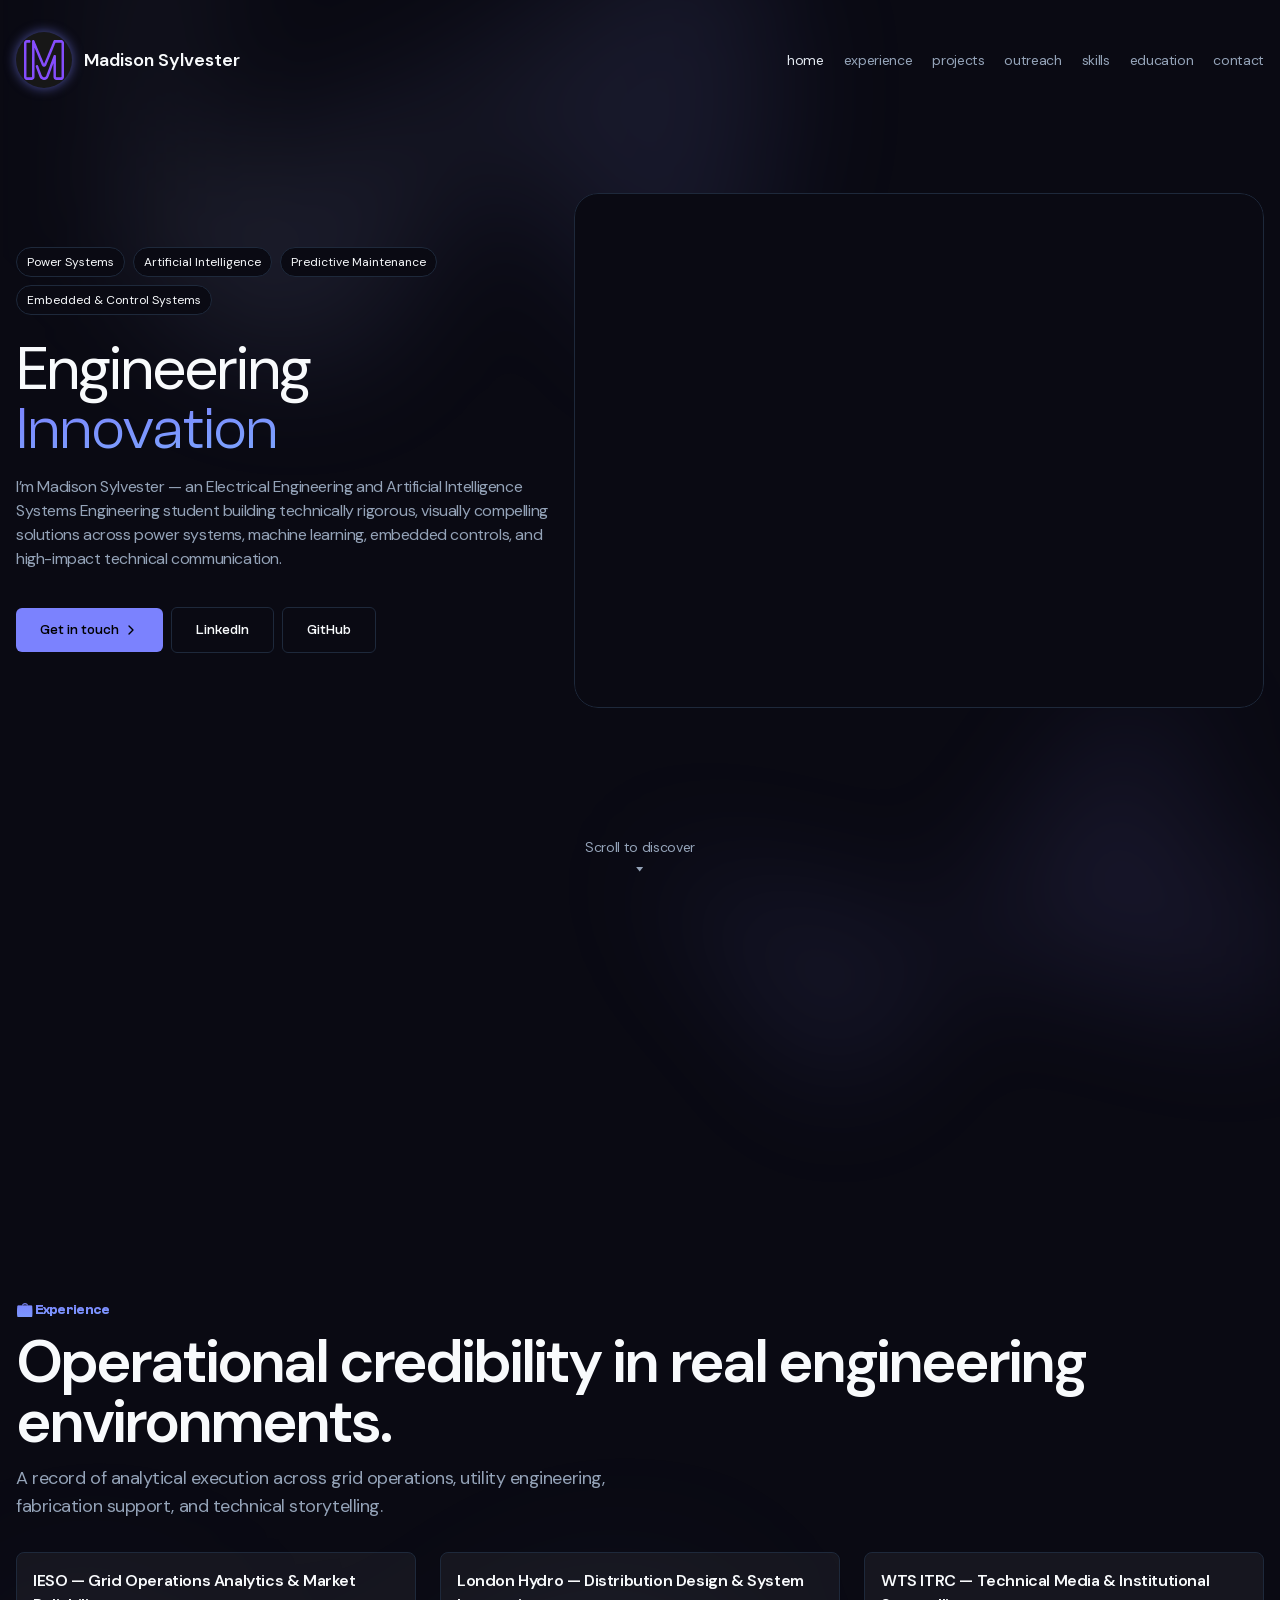
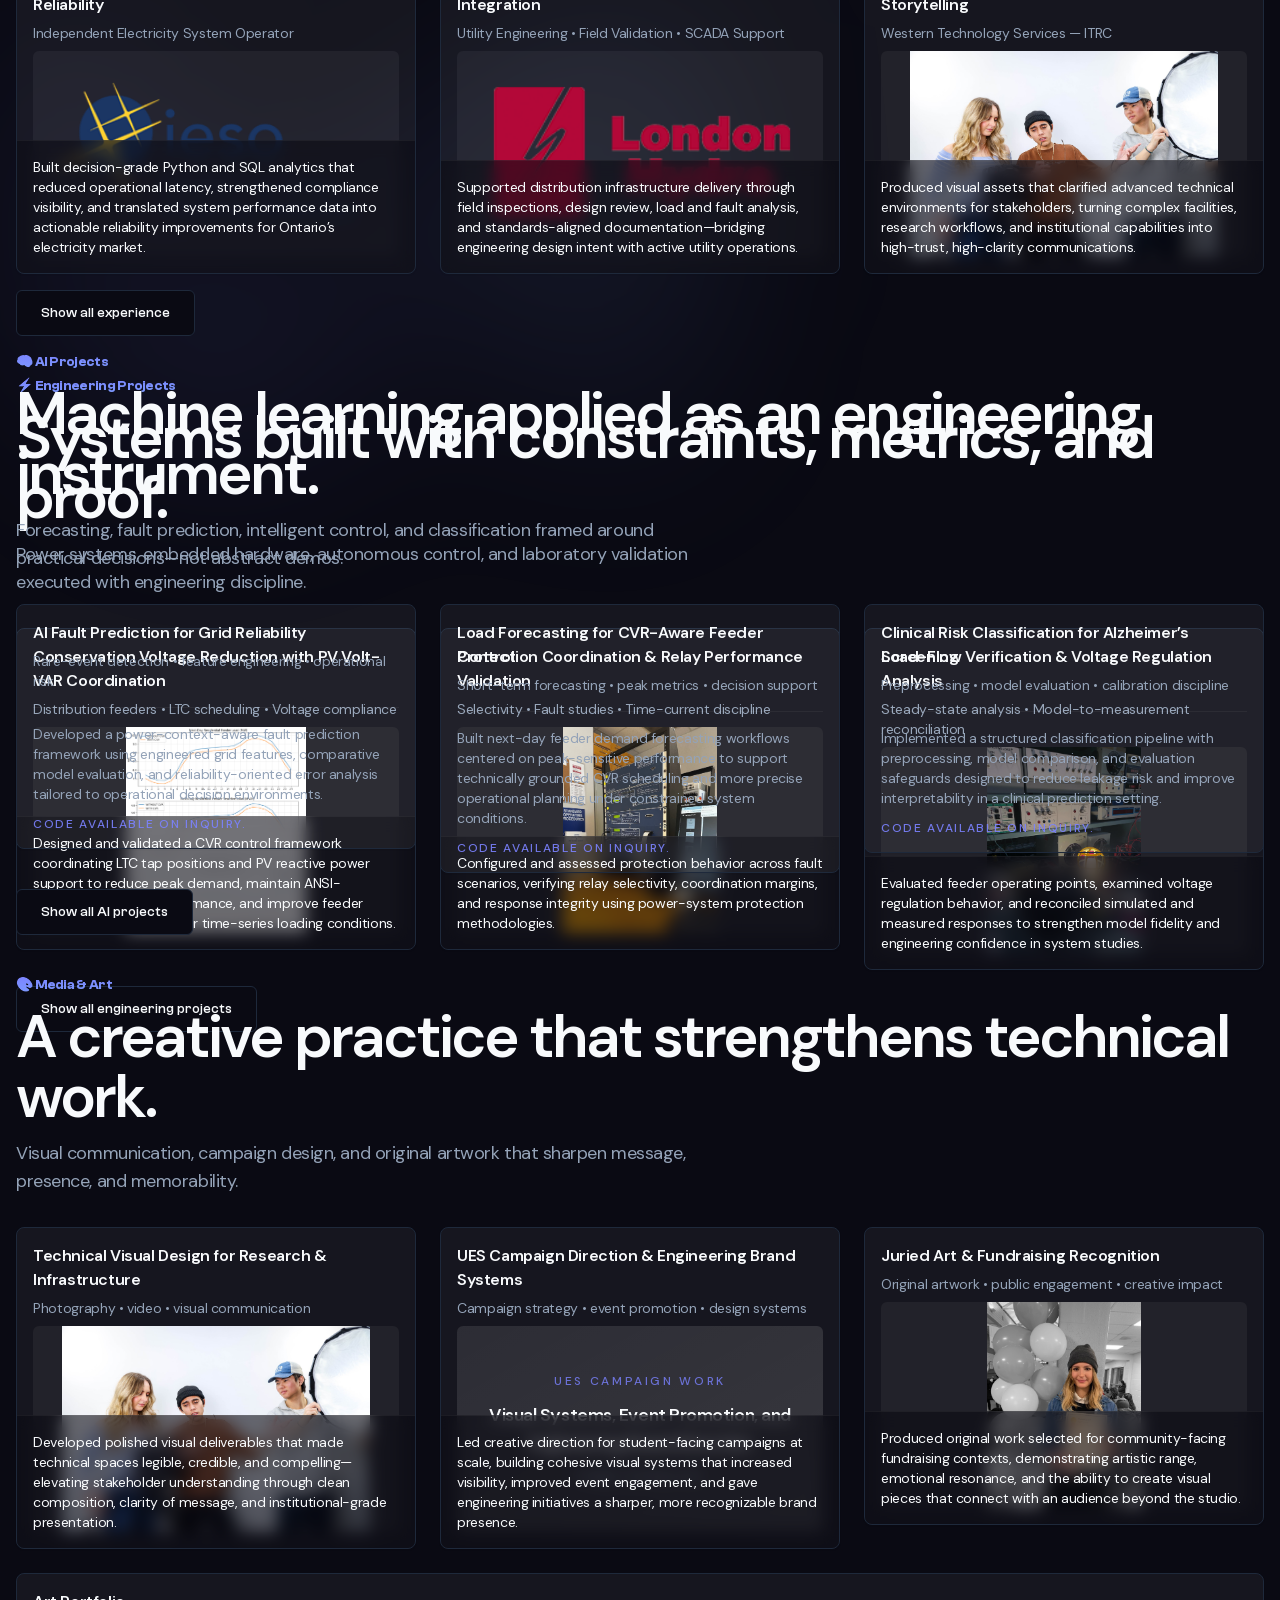
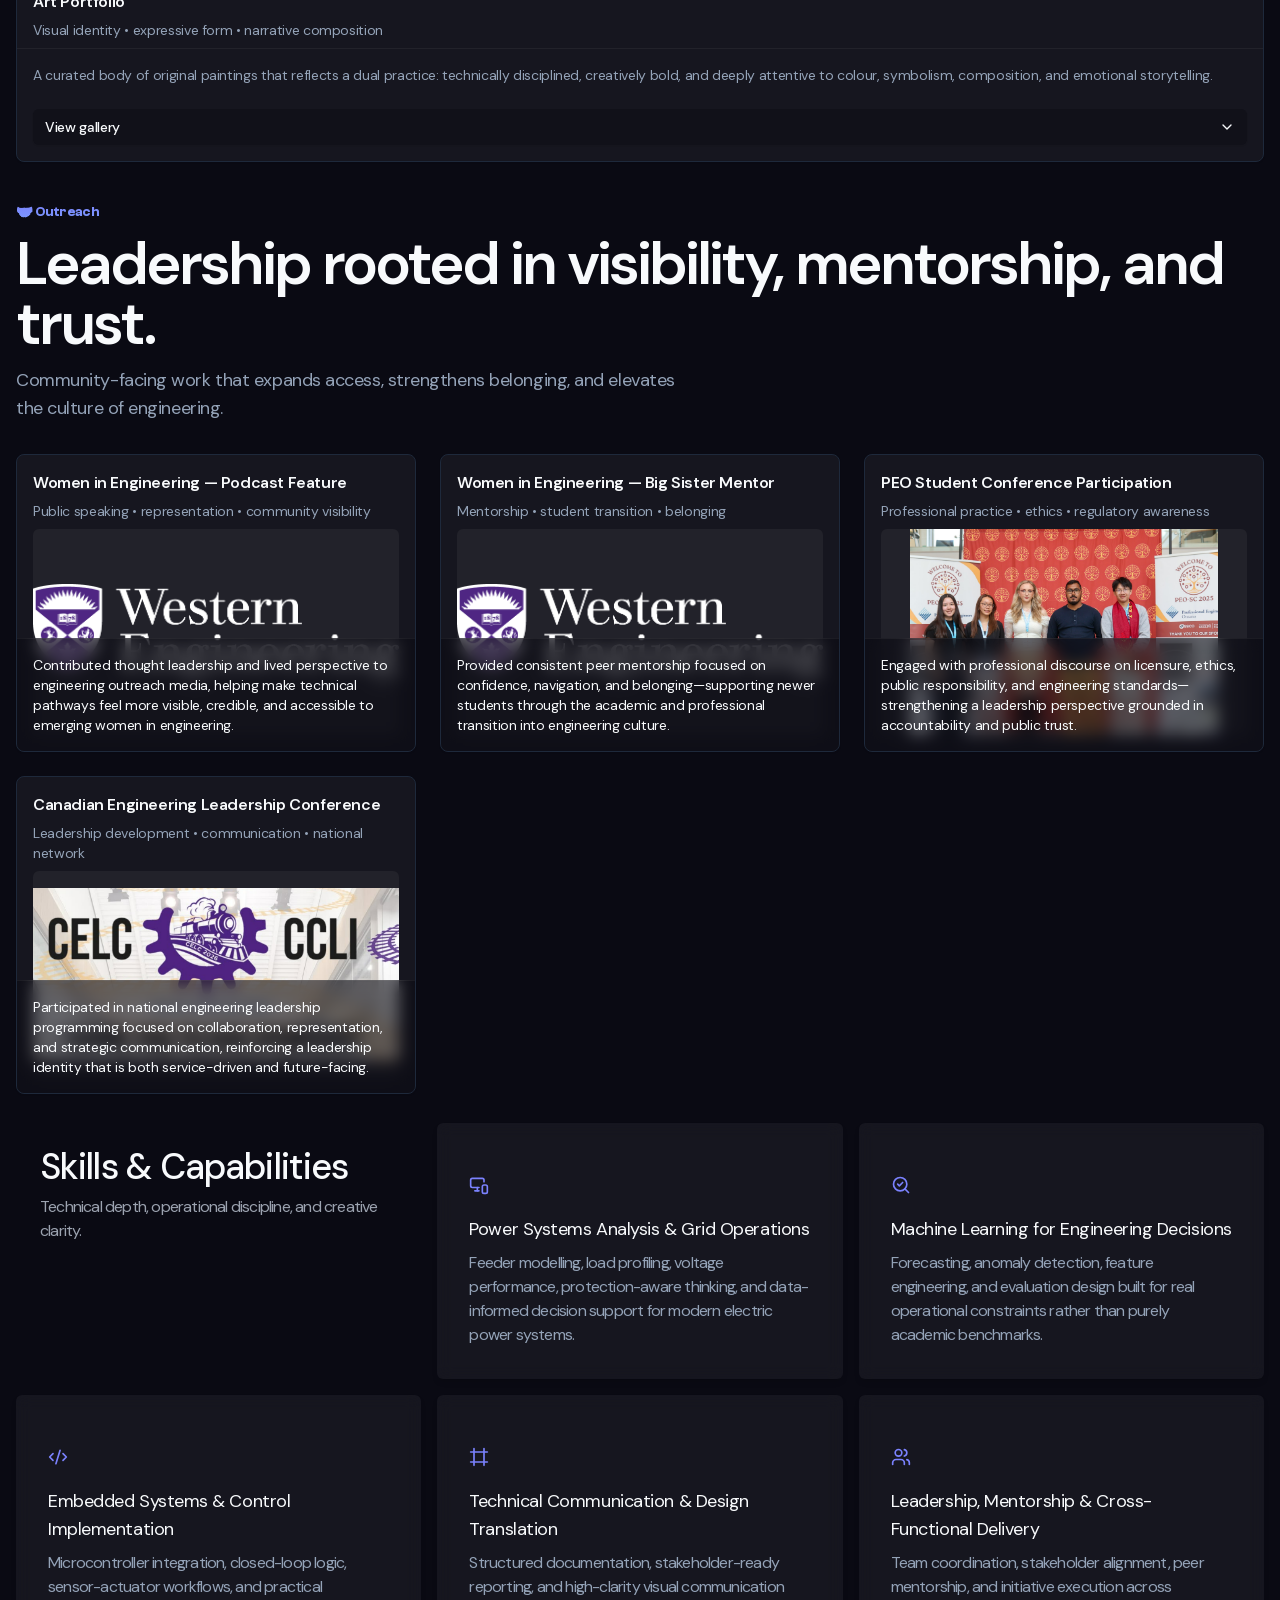
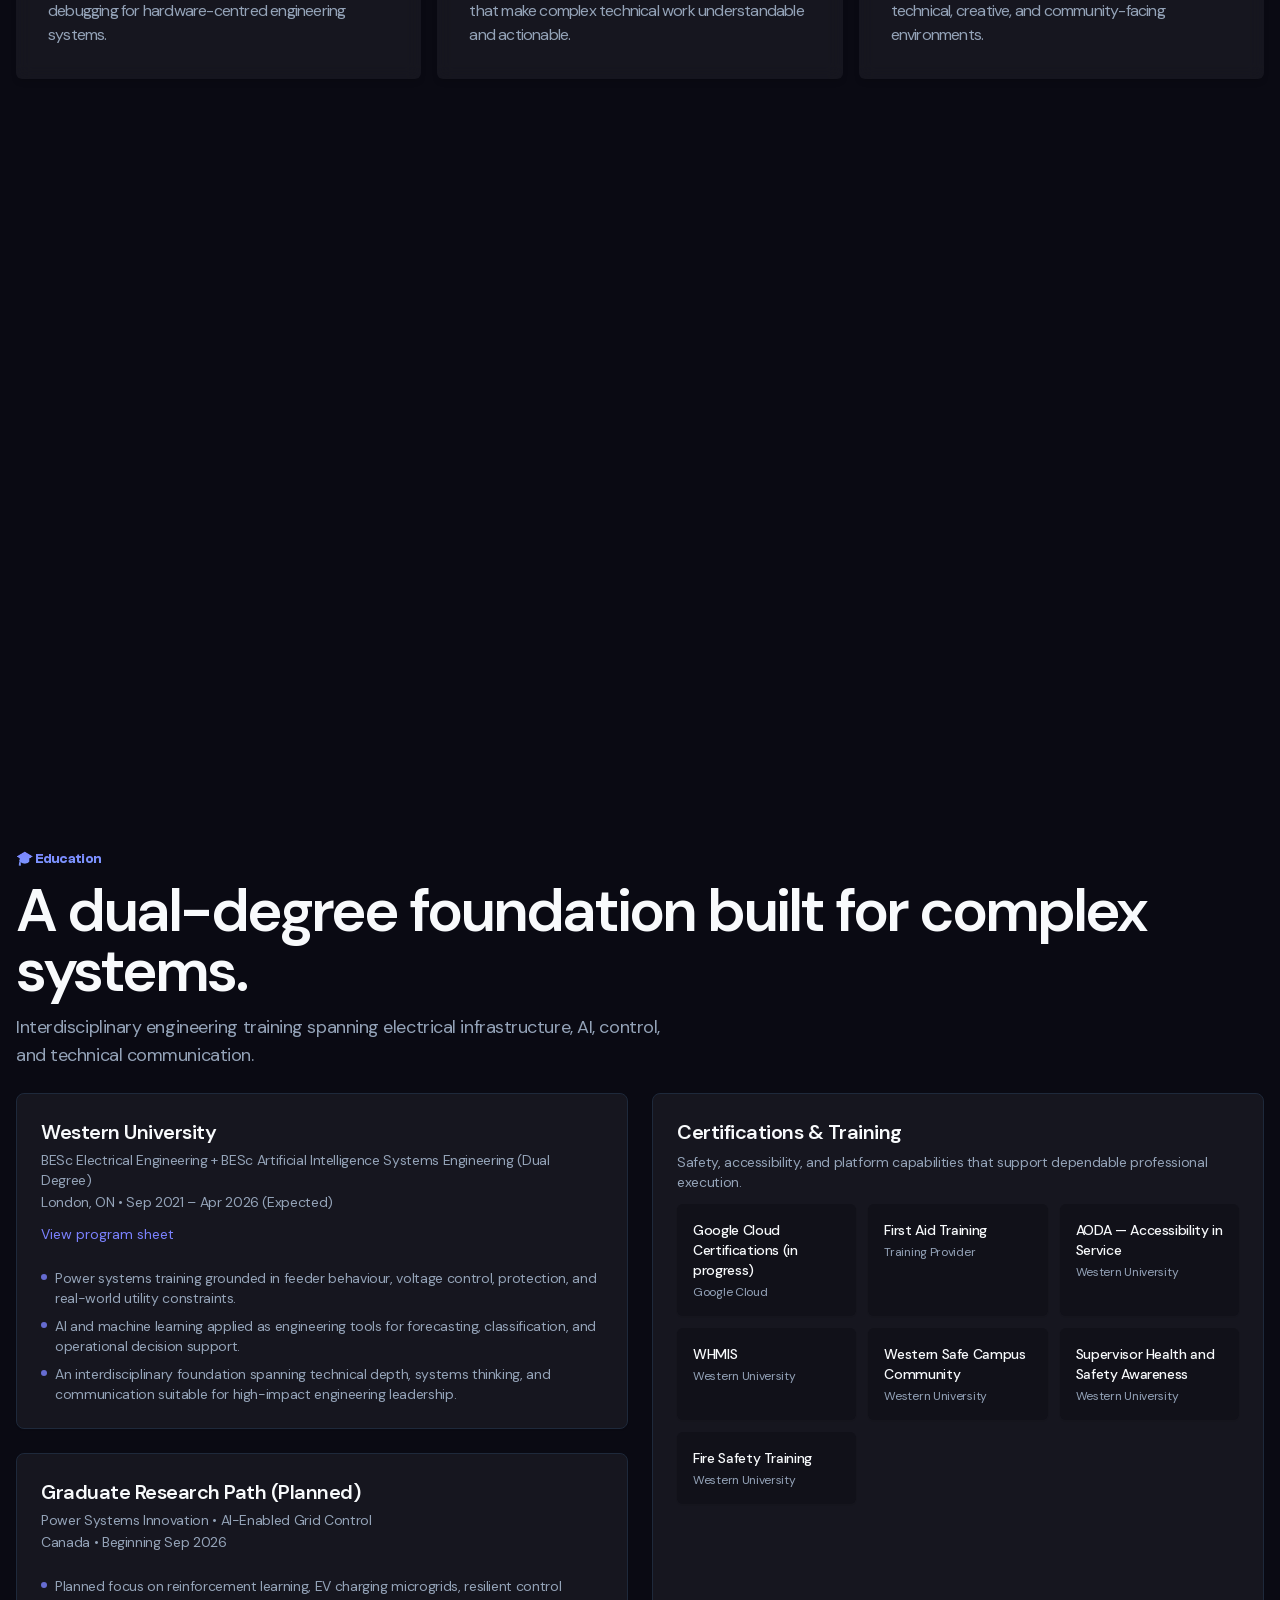
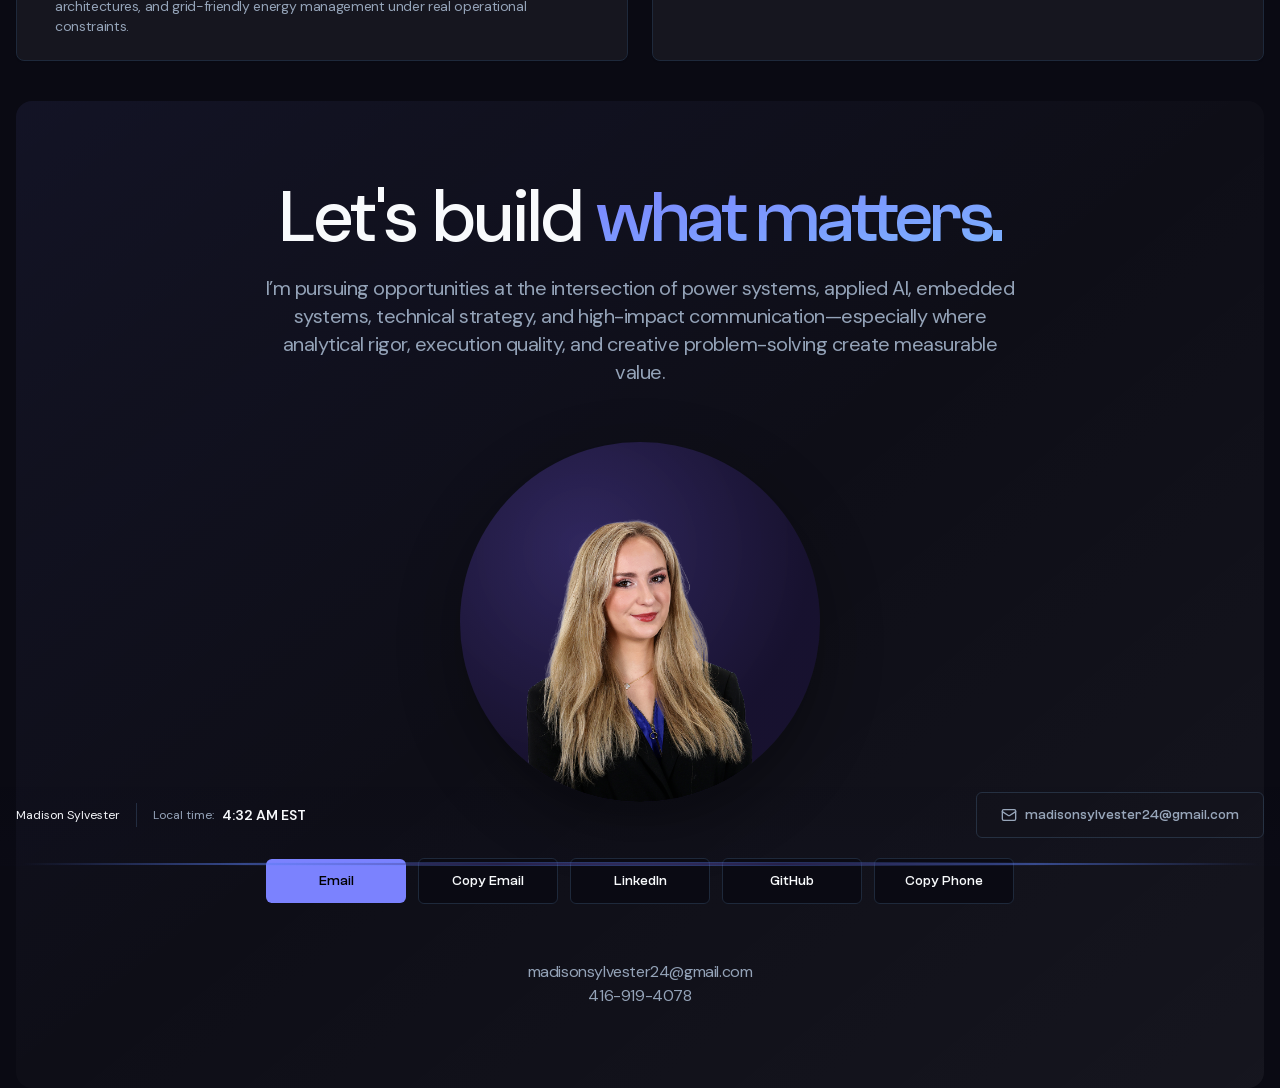
==== commit cae24f88: "Updates" ====
--- a/index.html
+++ b/index.html
@@ -1 +1 @@
-<!DOCTYPE html><html><head><meta charSet="utf-8"/><meta name="viewport" content="width=device-width"/><title>Madison Sylvester</title><meta name="robots" content="follow, index"/><meta name="theme-color" content="#7B82FE"/><meta name="description" content="Electrical Engineering and AI Systems Engineering Graduate Portfolio"/><meta property="og:type" content="website"/><meta property="og:site_name" content="Madison Sylvester"/><meta property="og:description" content="Electrical Engineering and AI Systems Engineering Graduate Portfolio"/><meta property="og:title" content="Madison Sylvester"/><meta property="og:image" content="/assets/BigAssM.png"/><meta name="twitter:card" content="summary_large_image"/><meta name="twitter:title" content="Madison Sylvester"/><meta name="twitter:description" content="Electrical Engineering and AI Systems Engineering Graduate Portfolio"/><meta name="twitter:image" content="/assets/BigAssM.png"/><link rel="preload" href="/assets/ProfessionalHeadshot.png" as="image" fetchpriority="high"/><meta name="next-head-count" content="16"/><link rel="preload" href="/_next/static/media/13971731025ec697-s.p.woff2" as="font" type="font/woff2" crossorigin="anonymous" data-next-font="size-adjust"/><link rel="preload" href="/_next/static/css/d22a642ea23eef39.css" as="style"/><link rel="stylesheet" href="/_next/static/css/d22a642ea23eef39.css" data-n-g=""/><link rel="preload" href="/_next/static/css/31c5b3b9330e85be.css" as="style"/><link rel="stylesheet" href="/_next/static/css/31c5b3b9330e85be.css" data-n-p=""/><noscript data-n-css=""></noscript><script defer="" nomodule="" src="/_next/static/chunks/polyfills-42372ed130431b0a.js"></script><script src="/_next/static/chunks/webpack-3bc9045808e1ba36.js" defer=""></script><script src="/_next/static/chunks/framework-49c6cecf1f6d5795.js" defer=""></script><script src="/_next/static/chunks/main-f4701d23e362eb77.js" defer=""></script><script src="/_next/static/chunks/pages/_app-d93ce20122092516.js" defer=""></script><script src="/_next/static/chunks/ee9ce975-e357a86298b555a6.js" defer=""></script><script src="/_next/static/chunks/310-dabd034ce02c1a00.js" defer=""></script><script src="/_next/static/chunks/pages/index-6d3615f322552251.js" defer=""></script><script src="/_next/static/Ybx04SbhH0hOn4arfquTE/_buildManifest.js" defer=""></script><script src="/_next/static/Ybx04SbhH0hOn4arfquTE/_ssgManifest.js" defer=""></script></head><body><div id="__next"><div lang="en" class="__className_0d7163"><nav class="Container_nav__YF_KX bg-transparent"><a class="flex items-center space-x-3" href="/"><div class="h-14 w-14 rounded-full overflow-hidden bg-neutral-900 shadow-[0_0_12px_rgba(123,130,254,0.6)] flex items-center justify-center"><img src="/assets/BigAssM.svg" alt="Madison Logo" class="h-10 w-10"/></div><span class="text-lg font-semibold">Madison Sylvester</span></a><ul class="Container_desktop-nav__zmBLV"><li class="text-base" style="opacity:0"><a href="#home" class="nav-active nav-link">Home</a></li><li class="text-base" style="opacity:0"><a href="#experience" class="nav-link">Experience</a></li><li class="text-base" style="opacity:0"><a href="#projects" class="nav-link">Projects</a></li><li class="text-base" style="opacity:0"><a href="#outreach" class="nav-link">Outreach</a></li><li class="text-base" style="opacity:0"><a href="#services" class="nav-link">Skills</a></li><li class="text-base" style="opacity:0"><a href="#education" class="nav-link">Education</a></li><li class="text-base" style="opacity:0"><a href="#contact" class="nav-link">Contact</a></li></ul></nav><div class="Container_introduction__ucPw0" style="top:0px"></div><main class="container"><div><div class="absolute -top-40 right-0 -z-10 transform-gpu overflow-hidden blur-3xl sm:-top-80"><svg class="relative left-[calc(50%-11rem)] -z-10 h-[21.1875rem] max-w-none -translate-x-1/2 rotate-[30deg] sm:left-[calc(50%-30rem)] sm:h-[42.375rem]" viewBox="0 0 1155 678"><path fill="url(#45de2b6b-92d5-4d68-a6a0-9b9b2abad533)" fill-opacity=".1" d="M317.219 518.975L203.852 678 0 438.341l317.219 80.634 204.172-286.402c1.307 132.337 45.083 346.658 209.733 145.248C936.936 126.058 882.053-94.234 1031.02 41.331c119.18 108.451 130.68 295.337 121.53 375.223L855 299l21.173 362.054-558.954-142.079z"></path><defs><linearGradient id="45de2b6b-92d5-4d68-a6a0-9b9b2abad533" x1="1155.49" x2="-78.208" y1=".177" y2="474.645" gradientUnits="userSpaceOnUse"><stop stop-color="#7980fe"></stop><stop offset="1" stop-color="#f0fff7"></stop></linearGradient></defs></svg></div><div class="absolute inset-x-0 top-[calc(100%-13rem)] -z-10 transform-gpu overflow-hidden blur-3xl sm:top-[calc(100%-30rem)]"><svg class="relative left-[calc(50%+3rem)] h-[21.1875rem] max-w-none -translate-x-1/2 sm:left-[calc(50%+36rem)] sm:h-[42.375rem]" viewBox="0 0 1155 678"><path fill="url(#ecb5b0c9-546c-4772-8c71-4d3f06d544bc)" fill-opacity=".1" d="M317.219 518.975L203.852 678 0 438.341l317.219 80.634 204.172-286.402c1.307 132.337 45.083 346.658 209.733 145.248C936.936 126.058 882.053-94.234 1031.02 41.331c119.18 108.451 130.68 295.337 121.53 375.223L855 299l21.173 362.054-558.954-142.079z"></path><defs><linearGradient id="ecb5b0c9-546c-4772-8c71-4d3f06d544bc" x1="1155.49" x2="-78.208" y1=".177" y2="474.645" gradientUnits="userSpaceOnUse"><stop stop-color="#9A70FF"></stop><stop offset="1" stop-color="#838aff"></stop></linearGradient></defs></svg></div><section id="home" data-scroll-section="true" class="mt-24 flex w-full flex-col items-center xl:mt-0 xl:min-h-screen xl:flex-row xl:justify-between"><div class="Home_intro__YsXuU"><div data-scroll="true" data-scroll-direction="horizontal" data-scroll-speed=".09" class="flex flex-row flex-wrap items-center gap-2"><span class="Home_pill__EMh1L">Power Systems</span><span class="Home_pill__EMh1L">Artificial Intelligence</span><span class="Home_pill__EMh1L">Predictive Maintenance</span><span class="Home_pill__EMh1L">Embedded &amp; Control Systems</span></div><div><h1 data-scroll="true" data-scroll-enable-touch-speed="true" data-scroll-speed=".06" data-scroll-direction="horizontal" class="leading-[0.95]"><span class="block text-6xl tracking-tighter text-foreground 2xl:text-8xl">Engineering</span><span class="block clash-grotesk text-gradient text-6xl 2xl:text-8xl">Innovation</span></h1><p data-scroll="true" data-scroll-enable-touch-speed="true" data-scroll-speed=".06" class="mt-4 max-w-xl tracking-tight text-muted-foreground 2xl:text-xl">I’m Madison Sylvester — an Electrical Engineering and Artificial Intelligence Systems Engineering student building technically rigorous, visually compelling solutions across power systems, machine learning, embedded controls, and high-impact technical communication.</p></div><span data-scroll="true" data-scroll-enable-touch-speed="true" data-scroll-speed=".06" class="flex flex-row flex-wrap items-center gap-2 pt-5"><a href="mailto:madisonsylvester24@gmail.com"><button class="clash-grotesk inline-flex items-center justify-center whitespace-nowrap rounded-md text-sm font-medium ring-offset-background transition-colors focus-visible:outline-none focus-visible:ring-2 focus-visible:ring-ring focus-visible:ring-offset-2 disabled:pointer-events-none disabled:opacity-50 bg-primary text-primary-foreground hover:bg-primary/90 px-6 py-3">Get in touch <svg xmlns="http://www.w3.org/2000/svg" width="24" height="24" viewBox="0 0 24 24" fill="none" stroke="currentColor" stroke-width="2" stroke-linecap="round" stroke-linejoin="round" class="lucide lucide-chevron-right ml-1 h-4 w-4"><path d="m9 18 6-6-6-6"></path></svg></button></a><a target="_blank" rel="noreferrer" href="https://www.linkedin.com/in/madison-sylvester24"><button class="clash-grotesk inline-flex items-center justify-center whitespace-nowrap rounded-md text-sm font-medium ring-offset-background transition-colors focus-visible:outline-none focus-visible:ring-2 focus-visible:ring-ring focus-visible:ring-offset-2 disabled:pointer-events-none disabled:opacity-50 border border-input bg-background hover:bg-accent hover:text-accent-foreground px-6 py-3">LinkedIn</button></a><a target="_blank" rel="noreferrer" href="https://github.com/msylves6"><button class="clash-grotesk inline-flex items-center justify-center whitespace-nowrap rounded-md text-sm font-medium ring-offset-background transition-colors focus-visible:outline-none focus-visible:ring-2 focus-visible:ring-ring focus-visible:ring-offset-2 disabled:pointer-events-none disabled:opacity-50 border border-input bg-background hover:bg-accent hover:text-accent-foreground px-6 py-3">GitHub</button></a></span><div class="Home_scroll__QIZoY">Scroll to discover <svg width="15" height="15" viewBox="0 0 15 15" fill="none" xmlns="http://www.w3.org/2000/svg" class="mt-1 animate-bounce"><path d="M4 6H11L7.5 10.5L4 6Z" fill="currentColor"></path></svg></div></div><div data-scroll="true" data-scroll-speed="-0.01" id="Home_canvas-container__gHnzG" class="relative mt-8 flex h-full w-full items-end justify-start xl:mt-0"><video src="/assets/NetworkCircuits.mp4" autoplay="" loop="" muted="" playsinline="" class="h-full w-full max-w-[900px] rounded-2xl object-cover"></video></div></section><section id="experience" data-scroll-section="true"><div data-scroll="true" data-scroll-speed=".4" class="my-8 xl:my-10"><div class="flex flex-col gap-2"><span class="text-gradient clash-grotesk text-sm font-semibold tracking-tighter">💼 Experience</span><h2 class="mt-1 text-4xl font-semibold tracking-tighter xl:text-6xl">Operational credibility in real engineering environments.</h2><p class="mt-1 max-w-2xl text-base tracking-tight text-muted-foreground xl:text-lg">A record of analytical execution across grid operations, utility engineering, fabrication support, and technical storytelling.</p></div><div class="mt-8 grid gap-6 sm:grid-cols-2 xl:grid-cols-3"><div class="" style="opacity:0;transform:translateY(40px) scale(0.96) translateZ(0)"><a href="https://www.ieso.ca/" target="_blank" rel="noreferrer"><div class="rounded-lg border text-card-foreground shadow-sm relative overflow-hidden bg-white/5 cursor-pointer" data-tilt-card="true"><div class="flex flex-col space-y-1.5 p-4 pb-2"><h3 class="text-base font-semibold tracking-tight">IESO — Grid Operations Analytics &amp; Market Reliability</h3><div class="text-sm tracking-tight text-muted-foreground">Independent Electricity System Operator</div></div><div class="px-4 pb-4"><div class="relative aspect-video w-full overflow-hidden rounded-md bg-white/5"><img alt="IESO — Grid Operations Analytics &amp; Market Reliability" loading="lazy" decoding="async" data-nimg="fill" class="object-contain" style="position:absolute;height:100%;width:100%;left:0;top:0;right:0;bottom:0;color:transparent" src="/assets/Ieso-logo-lrg.png"/></div></div><div class="absolute bottom-0 w-full bg-background/60 backdrop-blur"><div class="border-t border-white/5 p-4 text-sm tracking-tight">Built decision-grade Python and SQL analytics that reduced operational latency, strengthened compliance visibility, and translated system performance data into actionable reliability improvements for Ontario’s electricity market.</div></div></div></a></div><div class="" style="opacity:0;transform:translateY(40px) scale(0.96) translateZ(0)"><a href="https://www.londonhydro.com/" target="_blank" rel="noreferrer"><div class="rounded-lg border text-card-foreground shadow-sm relative overflow-hidden bg-white/5 cursor-pointer" data-tilt-card="true"><div class="flex flex-col space-y-1.5 p-4 pb-2"><h3 class="text-base font-semibold tracking-tight">London Hydro — Distribution Design &amp; System Integration</h3><div class="text-sm tracking-tight text-muted-foreground">Utility Engineering • Field Validation • SCADA Support</div></div><div class="px-4 pb-4"><div class="relative aspect-video w-full overflow-hidden rounded-md bg-white/5"><img alt="London Hydro — Distribution Design &amp; System Integration" loading="lazy" decoding="async" data-nimg="fill" class="object-contain" style="position:absolute;height:100%;width:100%;left:0;top:0;right:0;bottom:0;color:transparent" src="/assets/london-hydro-logo.png"/></div></div><div class="absolute bottom-0 w-full bg-background/60 backdrop-blur"><div class="border-t border-white/5 p-4 text-sm tracking-tight">Supported distribution infrastructure delivery through field inspections, design review, load and fault analysis, and standards-aligned documentation—bridging engineering design intent with active utility operations.</div></div></div></a></div><div class="" style="opacity:0;transform:translateY(40px) scale(0.96) translateZ(0)"><a href="https://itrc.uwo.ca/index.html" target="_blank" rel="noreferrer"><div class="rounded-lg border text-card-foreground shadow-sm relative overflow-hidden bg-white/5 cursor-pointer" data-tilt-card="true"><div class="flex flex-col space-y-1.5 p-4 pb-2"><h3 class="text-base font-semibold tracking-tight">WTS ITRC — Technical Media &amp; Institutional Storytelling</h3><div class="text-sm tracking-tight text-muted-foreground">Western Technology Services — ITRC</div></div><div class="px-4 pb-4"><div class="relative aspect-video w-full overflow-hidden rounded-md bg-white/5"><img alt="WTS ITRC — Technical Media &amp; Institutional Storytelling" loading="lazy" decoding="async" data-nimg="fill" class="object-contain" style="position:absolute;height:100%;width:100%;left:0;top:0;right:0;bottom:0;color:transparent" src="/assets/WTS-ITRC.JPG"/></div></div><div class="absolute bottom-0 w-full bg-background/60 backdrop-blur"><div class="border-t border-white/5 p-4 text-sm tracking-tight">Produced visual assets that clarified advanced technical environments for stakeholders, turning complex facilities, research workflows, and institutional capabilities into high-trust, high-clarity communications.</div></div></div></a></div></div><div class="mt-4"><button class="clash-grotesk inline-flex items-center justify-center whitespace-nowrap rounded-md text-sm font-medium ring-offset-background transition-colors focus-visible:outline-none focus-visible:ring-2 focus-visible:ring-ring focus-visible:ring-offset-2 disabled:pointer-events-none disabled:opacity-50 border border-input bg-background hover:bg-accent hover:text-accent-foreground px-6 py-3">Show all experience</button></div></div></section><section id="projects" data-scroll-section="true"><div class="relative isolate -z-10"><div class="absolute inset-x-0 -top-40 transform-gpu overflow-hidden blur-[100px] sm:-top-80 lg:-top-60" aria-hidden="true"><div class="relative left-[calc(50%-11rem)] aspect-[1155/678] w-[36.125rem] -translate-x-1/2 rotate-[30deg] bg-gradient-to-tr from-primary via-primary to-secondary opacity-10 sm:left-[calc(50%-30rem)] sm:w-[72.1875rem]" style="clip-path:polygon(74.1% 44.1%, 100% 61.6%, 97.5% 26.9%, 85.5% 0.1%, 80.7% 2%, 72.5% 32.5%, 60.2% 62.4%, 52.4% 68.1%, 47.5% 58.3%, 45.2% 34.5%, 27.5% 76.7%, 0.1% 64.9%, 17.9% 100%, 27.6% 76.8%, 76.1% 97.7%, 74.1% 44.1%)"></div></div></div><div data-scroll="true" data-scroll-speed=".4" class="my-8 xl:my-10"><div class="flex flex-col gap-2"><span class="text-gradient clash-grotesk text-sm font-semibold tracking-tighter">⚡ Engineering Projects</span><h2 class="mt-1 text-4xl font-semibold tracking-tighter xl:text-6xl">Systems built with constraints, metrics, and proof.</h2><p class="mt-1 max-w-2xl text-base tracking-tight text-muted-foreground xl:text-lg">Power systems, embedded hardware, autonomous control, and laboratory validation executed with engineering discipline.</p></div><div class="mt-8 grid gap-6 sm:grid-cols-2 xl:grid-cols-3"><div class="" style="opacity:0;transform:translateY(40px) scale(0.96) translateZ(0)"><a href="/#"><div class="rounded-lg border text-card-foreground shadow-sm relative overflow-hidden bg-white/5 cursor-pointer" data-tilt-card="true"><div class="flex flex-col space-y-1.5 p-4 pb-2"><h3 class="text-base font-semibold tracking-tight">Conservation Voltage Reduction with PV Volt-VAR Coordination</h3><div class="text-sm tracking-tight text-muted-foreground">Distribution feeders • LTC scheduling • Voltage compliance</div></div><div class="px-4 pb-4"><div class="relative aspect-video w-full overflow-hidden rounded-md bg-white/5"><img alt="Conservation Voltage Reduction with PV Volt-VAR Coordination" loading="lazy" decoding="async" data-nimg="fill" class="object-contain" style="position:absolute;height:100%;width:100%;left:0;top:0;right:0;bottom:0;color:transparent" src="/assets/CVR REDUC.png"/></div></div><div class="absolute bottom-0 w-full bg-background/60 backdrop-blur"><div class="border-t border-white/5 p-4 text-sm tracking-tight">Designed and validated a CVR control framework coordinating LTC tap positions and PV reactive power support to reduce peak demand, maintain ANSI-compliant voltage performance, and improve feeder operating efficiency under time-series loading conditions.</div></div></div></a></div><div class="" style="opacity:0;transform:translateY(40px) scale(0.96) translateZ(0)"><a href="/#"><div class="rounded-lg border text-card-foreground shadow-sm relative overflow-hidden bg-white/5 cursor-pointer" data-tilt-card="true"><div class="flex flex-col space-y-1.5 p-4 pb-2"><h3 class="text-base font-semibold tracking-tight">Protection Coordination &amp; Relay Performance Validation</h3><div class="text-sm tracking-tight text-muted-foreground">Selectivity • Fault studies • Time-current discipline</div></div><div class="px-4 pb-4"><div class="relative aspect-video w-full overflow-hidden rounded-md bg-white/5"><img alt="Protection Coordination &amp; Relay Performance Validation" loading="lazy" decoding="async" data-nimg="fill" class="object-contain" style="position:absolute;height:100%;width:100%;left:0;top:0;right:0;bottom:0;color:transparent" src="/assets/PowerSystemsProtectionLab.JPEG"/></div></div><div class="absolute bottom-0 w-full bg-background/60 backdrop-blur"><div class="border-t border-white/5 p-4 text-sm tracking-tight">Configured and assessed protection behavior across fault scenarios, verifying relay selectivity, coordination margins, and response integrity using power-system protection methodologies.</div></div></div></a></div><div class="" style="opacity:0;transform:translateY(40px) scale(0.96) translateZ(0)"><a href="/#"><div class="rounded-lg border text-card-foreground shadow-sm relative overflow-hidden bg-white/5 cursor-pointer" data-tilt-card="true"><div class="flex flex-col space-y-1.5 p-4 pb-2"><h3 class="text-base font-semibold tracking-tight">Load-Flow Verification &amp; Voltage Regulation Analysis</h3><div class="text-sm tracking-tight text-muted-foreground">Steady-state analysis • Model-to-measurement reconciliation</div></div><div class="px-4 pb-4"><div class="relative aspect-video w-full overflow-hidden rounded-md bg-white/5"><img alt="Load-Flow Verification &amp; Voltage Regulation Analysis" loading="lazy" decoding="async" data-nimg="fill" class="object-contain" style="position:absolute;height:100%;width:100%;left:0;top:0;right:0;bottom:0;color:transparent" src="/assets/PowerSystemsLab.jpg"/></div></div><div class="absolute bottom-0 w-full bg-background/60 backdrop-blur"><div class="border-t border-white/5 p-4 text-sm tracking-tight">Evaluated feeder operating points, examined voltage regulation behavior, and reconciled simulated and measured responses to strengthen model fidelity and engineering confidence in system studies.</div></div></div></a></div></div><div class="mt-4"><button class="clash-grotesk inline-flex items-center justify-center whitespace-nowrap rounded-md text-sm font-medium ring-offset-background transition-colors focus-visible:outline-none focus-visible:ring-2 focus-visible:ring-ring focus-visible:ring-offset-2 disabled:pointer-events-none disabled:opacity-50 border border-input bg-background hover:bg-accent hover:text-accent-foreground px-6 py-3">Show all engineering projects</button></div></div></section><section id="ai" data-scroll-section="true"><div data-scroll="true" data-scroll-speed=".4" class="my-8 xl:my-10"><div class="flex flex-col gap-2"><span class="text-gradient clash-grotesk text-sm font-semibold tracking-tighter">🧠 AI Projects</span><h2 class="mt-1 text-4xl font-semibold tracking-tighter xl:text-6xl">Machine learning applied as an engineering instrument.</h2><p class="mt-1 max-w-2xl text-base tracking-tight text-muted-foreground xl:text-lg">Forecasting, fault prediction, intelligent control, and classification framed around practical decisions—not abstract demos.</p></div><div class="mt-8 grid gap-6 sm:grid-cols-2 xl:grid-cols-3"><div class="" style="opacity:0;transform:translateY(40px) scale(0.96) translateZ(0)"><a href="/#"><div class="rounded-lg border text-card-foreground shadow-sm relative overflow-hidden bg-white/5 cursor-pointer" data-tilt-card="true"><div class="flex flex-col space-y-1.5 p-4 pb-2"><h3 class="text-base font-semibold tracking-tight">AI Fault Prediction for Grid Reliability</h3><div class="text-sm tracking-tight text-muted-foreground">Rare-event detection • feature engineering • operational risk</div></div><div class="p-4 pt-2"><div class="border-t border-white/5 pt-4 text-sm tracking-tight text-muted-foreground"><p>Developed a power-context-aware fault prediction framework using engineered grid features, comparative model evaluation, and reliability-oriented error analysis tailored to operational decision environments.</p><p class="mt-3 text-xs font-medium uppercase tracking-[0.14em] text-primary/90">Code available on inquiry.</p></div></div></div></a></div><div class="" style="opacity:0;transform:translateY(40px) scale(0.96) translateZ(0)"><a href="/#"><div class="rounded-lg border text-card-foreground shadow-sm relative overflow-hidden bg-white/5 cursor-pointer" data-tilt-card="true"><div class="flex flex-col space-y-1.5 p-4 pb-2"><h3 class="text-base font-semibold tracking-tight">Load Forecasting for CVR-Aware Feeder Control</h3><div class="text-sm tracking-tight text-muted-foreground">Short-term forecasting • peak metrics • decision support</div></div><div class="p-4 pt-2"><div class="border-t border-white/5 pt-4 text-sm tracking-tight text-muted-foreground"><p>Built next-day feeder demand forecasting workflows centered on peak-sensitive performance to support technically grounded CVR scheduling and more precise operational planning under constrained system conditions.</p><p class="mt-3 text-xs font-medium uppercase tracking-[0.14em] text-primary/90">Code available on inquiry.</p></div></div></div></a></div><div class="" style="opacity:0;transform:translateY(40px) scale(0.96) translateZ(0)"><a href="/#"><div class="rounded-lg border text-card-foreground shadow-sm relative overflow-hidden bg-white/5 cursor-pointer" data-tilt-card="true"><div class="flex flex-col space-y-1.5 p-4 pb-2"><h3 class="text-base font-semibold tracking-tight">Clinical Risk Classification for Alzheimer’s Screening</h3><div class="text-sm tracking-tight text-muted-foreground">Preprocessing • model evaluation • calibration discipline</div></div><div class="p-4 pt-2"><div class="border-t border-white/5 pt-4 text-sm tracking-tight text-muted-foreground"><p>Implemented a structured classification pipeline with preprocessing, model comparison, and evaluation safeguards designed to reduce leakage risk and improve interpretability in a clinical prediction setting.</p><p class="mt-3 text-xs font-medium uppercase tracking-[0.14em] text-primary/90">Code available on inquiry.</p></div></div></div></a></div></div><div class="mt-4"><button class="clash-grotesk inline-flex items-center justify-center whitespace-nowrap rounded-md text-sm font-medium ring-offset-background transition-colors focus-visible:outline-none focus-visible:ring-2 focus-visible:ring-ring focus-visible:ring-offset-2 disabled:pointer-events-none disabled:opacity-50 border border-input bg-background hover:bg-accent hover:text-accent-foreground px-6 py-3">Show all AI projects</button></div></div></section><section id="media" data-scroll-section="true"><div data-scroll="true" data-scroll-speed=".4" class="my-8 xl:my-10"><div class="flex flex-col gap-2"><span class="text-gradient clash-grotesk text-sm font-semibold tracking-tighter">🎨 Media &amp; Art</span><h2 class="mt-1 text-4xl font-semibold tracking-tighter xl:text-6xl">A creative practice that strengthens technical work.</h2><p class="mt-1 max-w-2xl text-base tracking-tight text-muted-foreground xl:text-lg">Visual communication, campaign design, and original artwork that sharpen message, presence, and memorability.</p></div><div class="mt-8 grid gap-6 sm:grid-cols-2 xl:grid-cols-3"><div class="" style="opacity:0;transform:translateY(40px) scale(0.96) translateZ(0)"><a href="/#"><div class="rounded-lg border text-card-foreground shadow-sm relative overflow-hidden bg-white/5 cursor-pointer" data-tilt-card="true"><div class="flex flex-col space-y-1.5 p-4 pb-2"><h3 class="text-base font-semibold tracking-tight">Technical Visual Design for Research &amp; Infrastructure</h3><div class="text-sm tracking-tight text-muted-foreground">Photography • video • visual communication</div></div><div class="px-4 pb-4"><div class="relative aspect-video w-full overflow-hidden rounded-md bg-white/5"><img alt="Technical Visual Design for Research &amp; Infrastructure" loading="lazy" decoding="async" data-nimg="fill" class="object-contain" style="position:absolute;height:100%;width:100%;left:0;top:0;right:0;bottom:0;color:transparent" src="/assets/WTS-ITRC.JPG"/></div></div><div class="absolute bottom-0 w-full bg-background/60 backdrop-blur"><div class="border-t border-white/5 p-4 text-sm tracking-tight">Developed polished visual deliverables that made technical spaces legible, credible, and compelling—elevating stakeholder understanding through clean composition, clarity of message, and institutional-grade presentation.</div></div></div></a></div><div class="" style="opacity:0;transform:translateY(40px) scale(0.96) translateZ(0)"><a href="/#"><div class="rounded-lg border text-card-foreground shadow-sm relative overflow-hidden bg-white/5 cursor-pointer" data-tilt-card="true"><div class="flex flex-col space-y-1.5 p-4 pb-2"><h3 class="text-base font-semibold tracking-tight">UES Campaign Direction &amp; Engineering Brand Systems</h3><div class="text-sm tracking-tight text-muted-foreground">Campaign strategy • event promotion • design systems</div></div><div class="px-4 pb-4"><div class="relative aspect-video w-full overflow-hidden rounded-md bg-white/5"><div class="flex h-full w-full flex-col items-center justify-center bg-gradient-to-br from-white/5 to-white/10 px-6 text-center"><div class="text-xs font-medium uppercase tracking-[0.22em] text-primary/80">UES Campaign Work</div><div class="mt-3 max-w-xs text-lg font-semibold tracking-tight text-foreground">Visual Systems, Event Promotion, and Engineering Brand Direction</div><div class="mt-2 text-sm tracking-tight text-muted-foreground">Image coming soon</div></div></div></div><div class="absolute bottom-0 w-full bg-background/60 backdrop-blur"><div class="border-t border-white/5 p-4 text-sm tracking-tight">Led creative direction for student-facing campaigns at scale, building cohesive visual systems that increased visibility, improved event engagement, and gave engineering initiatives a sharper, more recognizable brand presence.</div></div></div></a></div><div class="" style="opacity:0;transform:translateY(40px) scale(0.96) translateZ(0)"><a href="/#"><div class="rounded-lg border text-card-foreground shadow-sm relative overflow-hidden bg-white/5 cursor-pointer" data-tilt-card="true"><div class="flex flex-col space-y-1.5 p-4 pb-2"><h3 class="text-base font-semibold tracking-tight">Juried Art &amp; Fundraising Recognition</h3><div class="text-sm tracking-tight text-muted-foreground">Original artwork • public engagement • creative impact</div></div><div class="px-4 pb-4"><div class="relative aspect-video w-full overflow-hidden rounded-md bg-white/5"><img alt="Juried Art &amp; Fundraising Recognition" loading="lazy" decoding="async" data-nimg="fill" class="object-contain" style="position:absolute;height:100%;width:100%;left:0;top:0;right:0;bottom:0;color:transparent" src="/assets/ArtisticExcellenceAward.jpg"/></div></div><div class="absolute bottom-0 w-full bg-background/60 backdrop-blur"><div class="border-t border-white/5 p-4 text-sm tracking-tight">Produced original work selected for community-facing fundraising contexts, demonstrating artistic range, emotional resonance, and the ability to create visual pieces that connect with an audience beyond the studio.</div></div></div></a></div><div class="xl:col-span-3" style="opacity:0;transform:translateY(40px) scale(0.96) translateZ(0)"><div class="rounded-lg border text-card-foreground shadow-sm relative overflow-hidden bg-white/5 cursor-pointer"><div class="flex flex-col space-y-1.5 p-4 pb-2"><h3 class="text-base font-semibold tracking-tight">Art Portfolio</h3><div class="text-sm tracking-tight text-muted-foreground">Visual identity • expressive form • narrative composition</div></div><div class="p-0"><div class="border-t border-white/5 p-4 text-sm tracking-tight text-muted-foreground">A curated body of original paintings that reflects a dual practice: technically disciplined, creatively bold, and deeply attentive to colour, symbolism, composition, and emotional storytelling.</div><div class="px-4 pb-4"><button type="button" class="mt-2 flex w-full items-center justify-between rounded-md bg-background/40 px-3 py-2 text-left text-sm font-medium tracking-tight text-foreground shadow-sm transition hover:bg-background/50" aria-expanded="false" aria-controls="art-portfolio-gallery"><span>View gallery</span><svg xmlns="http://www.w3.org/2000/svg" width="24" height="24" viewBox="0 0 24 24" fill="none" stroke="currentColor" stroke-width="2" stroke-linecap="round" stroke-linejoin="round" class="lucide lucide-chevron-down h-4 w-4 transition-transform"><path d="m6 9 6 6 6-6"></path></svg></button></div></div></div></div></div></div></section><section id="outreach" data-scroll-section="true"><div data-scroll="true" data-scroll-speed=".4" class="my-8 xl:my-10"><div class="flex flex-col gap-2"><span class="text-gradient clash-grotesk text-sm font-semibold tracking-tighter">🤝 Outreach</span><h2 class="mt-1 text-4xl font-semibold tracking-tighter xl:text-6xl">Leadership rooted in visibility, mentorship, and trust.</h2><p class="mt-1 max-w-2xl text-base tracking-tight text-muted-foreground xl:text-lg">Community-facing work that expands access, strengthens belonging, and elevates the culture of engineering.</p></div><div class="mt-8 grid gap-6 sm:grid-cols-2 xl:grid-cols-3"><div class="" style="opacity:0;transform:translateY(40px) scale(0.96) translateZ(0)"><a href="/#"><div class="rounded-lg border text-card-foreground shadow-sm relative overflow-hidden bg-white/5 cursor-pointer" data-tilt-card="true"><div class="flex flex-col space-y-1.5 p-4 pb-2"><h3 class="text-base font-semibold tracking-tight">Women in Engineering — Podcast Feature</h3><div class="text-sm tracking-tight text-muted-foreground">Public speaking • representation • community visibility</div></div><div class="px-4 pb-4"><div class="relative aspect-video w-full overflow-hidden rounded-md bg-white/5"><img alt="Women in Engineering — Podcast Feature" loading="lazy" decoding="async" data-nimg="fill" class="object-contain" style="position:absolute;height:100%;width:100%;left:0;top:0;right:0;bottom:0;color:transparent" src="/assets/Engineer_Stacked_Reversed.png"/></div></div><div class="absolute bottom-0 w-full bg-background/60 backdrop-blur"><div class="border-t border-white/5 p-4 text-sm tracking-tight">Contributed thought leadership and lived perspective to engineering outreach media, helping make technical pathways feel more visible, credible, and accessible to emerging women in engineering.</div></div></div></a></div><div class="" style="opacity:0;transform:translateY(40px) scale(0.96) translateZ(0)"><a href="/#"><div class="rounded-lg border text-card-foreground shadow-sm relative overflow-hidden bg-white/5 cursor-pointer" data-tilt-card="true"><div class="flex flex-col space-y-1.5 p-4 pb-2"><h3 class="text-base font-semibold tracking-tight">Women in Engineering — Big Sister Mentor</h3><div class="text-sm tracking-tight text-muted-foreground">Mentorship • student transition • belonging</div></div><div class="px-4 pb-4"><div class="relative aspect-video w-full overflow-hidden rounded-md bg-white/5"><img alt="Women in Engineering — Big Sister Mentor" loading="lazy" decoding="async" data-nimg="fill" class="object-contain" style="position:absolute;height:100%;width:100%;left:0;top:0;right:0;bottom:0;color:transparent" src="/assets/Engineer_Stacked_Reversed.png"/></div></div><div class="absolute bottom-0 w-full bg-background/60 backdrop-blur"><div class="border-t border-white/5 p-4 text-sm tracking-tight">Provided consistent peer mentorship focused on confidence, navigation, and belonging—supporting newer students through the academic and professional transition into engineering culture.</div></div></div></a></div><div class="" style="opacity:0;transform:translateY(40px) scale(0.96) translateZ(0)"><a href="/#"><div class="rounded-lg border text-card-foreground shadow-sm relative overflow-hidden bg-white/5 cursor-pointer" data-tilt-card="true"><div class="flex flex-col space-y-1.5 p-4 pb-2"><h3 class="text-base font-semibold tracking-tight">PEO Student Conference Participation</h3><div class="text-sm tracking-tight text-muted-foreground">Professional practice • ethics • regulatory awareness</div></div><div class="px-4 pb-4"><div class="relative aspect-video w-full overflow-hidden rounded-md bg-white/5"><img alt="PEO Student Conference Participation" loading="lazy" decoding="async" data-nimg="fill" class="object-contain" style="position:absolute;height:100%;width:100%;left:0;top:0;right:0;bottom:0;color:transparent" src="/assets/PEOSC.CONFERENCE.jpg"/></div></div><div class="absolute bottom-0 w-full bg-background/60 backdrop-blur"><div class="border-t border-white/5 p-4 text-sm tracking-tight">Engaged with professional discourse on licensure, ethics, public responsibility, and engineering standards—strengthening a leadership perspective grounded in accountability and public trust.</div></div></div></a></div><div class="" style="opacity:0;transform:translateY(40px) scale(0.96) translateZ(0)"><a href="/#"><div class="rounded-lg border text-card-foreground shadow-sm relative overflow-hidden bg-white/5 cursor-pointer" data-tilt-card="true"><div class="flex flex-col space-y-1.5 p-4 pb-2"><h3 class="text-base font-semibold tracking-tight">Canadian Engineering Leadership Conference</h3><div class="text-sm tracking-tight text-muted-foreground">Leadership development • communication • national network</div></div><div class="px-4 pb-4"><div class="relative aspect-video w-full overflow-hidden rounded-md bg-white/5"><img alt="Canadian Engineering Leadership Conference" loading="lazy" decoding="async" data-nimg="fill" class="object-contain" style="position:absolute;height:100%;width:100%;left:0;top:0;right:0;bottom:0;color:transparent" src="/assets/celc conference.png"/></div></div><div class="absolute bottom-0 w-full bg-background/60 backdrop-blur"><div class="border-t border-white/5 p-4 text-sm tracking-tight">Participated in national engineering leadership programming focused on collaboration, representation, and strategic communication, reinforcing a leadership identity that is both service-driven and future-facing.</div></div></div></a></div></div></div></section><section id="services" data-scroll-section="true"><div data-scroll="true" data-scroll-speed=".4" data-scroll-position="top" class="my-5 xl:my-6 flex flex-col justify-start space-y-6"><div class="grid items-stretch gap-4 md:grid-cols-2 xl:grid-cols-3" style="opacity:0;transform:translateY(-10px) translateZ(0)"><div class="flex flex-col py-2 xl:p-6"><h2 class="text-4xl font-medium tracking-tight">Skills &amp; Capabilities</h2><p class="mt-2 tracking-tighter text-secondary-foreground">Technical depth, operational discipline, and creative clarity.</p></div><div class="flex flex-col items-start rounded-md bg-white/5 p-8 shadow-md backdrop-blur transition duration-300 hover:-translate-y-0.5 hover:bg-white/10 hover:shadow-md"><svg xmlns="http://www.w3.org/2000/svg" width="20" height="20" viewBox="0 0 24 24" fill="none" stroke="currentColor" stroke-width="2" stroke-linecap="round" stroke-linejoin="round" class="lucide lucide-monitor-smartphone my-5 text-primary"><path d="M18 8V6a2 2 0 0 0-2-2H4a2 2 0 0 0-2 2v7a2 2 0 0 0 2 2h8"></path><path d="M10 19v-3.96 3.15"></path><path d="M7 19h5"></path><rect width="6" height="10" x="16" y="12" rx="2"></rect></svg><span class="text-lg tracking-tight text-foreground">Power Systems Analysis &amp; Grid Operations</span><span class="mt-2 tracking-tighter text-muted-foreground">Feeder modelling, load profiling, voltage performance, protection-aware thinking, and data-informed decision support for modern electric power systems.</span></div><div class="flex flex-col items-start rounded-md bg-white/5 p-8 shadow-md backdrop-blur transition duration-300 hover:-translate-y-0.5 hover:bg-white/10 hover:shadow-md"><svg xmlns="http://www.w3.org/2000/svg" width="20" height="20" viewBox="0 0 24 24" fill="none" stroke="currentColor" stroke-width="2" stroke-linecap="round" stroke-linejoin="round" class="lucide lucide-search-check my-5 text-primary"><path d="m8 11 2 2 4-4"></path><circle cx="11" cy="11" r="8"></circle><path d="m21 21-4.3-4.3"></path></svg><span class="text-lg tracking-tight text-foreground">Machine Learning for Engineering Decisions</span><span class="mt-2 tracking-tighter text-muted-foreground">Forecasting, anomaly detection, feature engineering, and evaluation design built for real operational constraints rather than purely academic benchmarks.</span></div><div class="flex flex-col items-start rounded-md bg-white/5 p-8 shadow-md backdrop-blur transition duration-300 hover:-translate-y-0.5 hover:bg-white/10 hover:shadow-md"><svg xmlns="http://www.w3.org/2000/svg" width="20" height="20" viewBox="0 0 24 24" fill="none" stroke="currentColor" stroke-width="2" stroke-linecap="round" stroke-linejoin="round" class="lucide lucide-code2 my-5 text-primary"><path d="m18 16 4-4-4-4"></path><path d="m6 8-4 4 4 4"></path><path d="m14.5 4-5 16"></path></svg><span class="text-lg tracking-tight text-foreground">Embedded Systems &amp; Control Implementation</span><span class="mt-2 tracking-tighter text-muted-foreground">Microcontroller integration, closed-loop logic, sensor-actuator workflows, and practical debugging for hardware-centred engineering systems.</span></div><div class="flex flex-col items-start rounded-md bg-white/5 p-8 shadow-md backdrop-blur transition duration-300 hover:-translate-y-0.5 hover:bg-white/10 hover:shadow-md"><svg xmlns="http://www.w3.org/2000/svg" width="20" height="20" viewBox="0 0 24 24" fill="none" stroke="currentColor" stroke-width="2" stroke-linecap="round" stroke-linejoin="round" class="lucide lucide-frame my-5 text-primary"><line x1="22" x2="2" y1="6" y2="6"></line><line x1="22" x2="2" y1="18" y2="18"></line><line x1="6" x2="6" y1="2" y2="22"></line><line x1="18" x2="18" y1="2" y2="22"></line></svg><span class="text-lg tracking-tight text-foreground">Technical Communication &amp; Design Translation</span><span class="mt-2 tracking-tighter text-muted-foreground">Structured documentation, stakeholder-ready reporting, and high-clarity visual communication that make complex technical work understandable and actionable.</span></div><div class="flex flex-col items-start rounded-md bg-white/5 p-8 shadow-md backdrop-blur transition duration-300 hover:-translate-y-0.5 hover:bg-white/10 hover:shadow-md"><svg xmlns="http://www.w3.org/2000/svg" width="20" height="20" viewBox="0 0 24 24" fill="none" stroke="currentColor" stroke-width="2" stroke-linecap="round" stroke-linejoin="round" class="lucide lucide-users my-5 text-primary"><path d="M16 21v-2a4 4 0 0 0-4-4H6a4 4 0 0 0-4 4v2"></path><circle cx="9" cy="7" r="4"></circle><path d="M22 21v-2a4 4 0 0 0-3-3.87"></path><path d="M16 3.13a4 4 0 0 1 0 7.75"></path></svg><span class="text-lg tracking-tight text-foreground">Leadership, Mentorship &amp; Cross-Functional Delivery</span><span class="mt-2 tracking-tighter text-muted-foreground">Team coordination, stakeholder alignment, peer mentorship, and initiative execution across technical, creative, and community-facing environments.</span></div></div></div></section><section id="education" data-scroll-section="true"><div data-scroll="true" data-scroll-speed=".4" data-scroll-position="top" class="my-8 xl:my-10 flex flex-col justify-start space-y-6"><div class="flex flex-col gap-2"><span class="text-gradient clash-grotesk text-sm font-semibold tracking-tighter">🎓 Education</span><h2 class="mt-1 text-4xl font-semibold tracking-tighter xl:text-6xl">A dual-degree foundation built for complex systems.</h2><p class="mt-1 max-w-2xl text-base tracking-tight text-muted-foreground xl:text-lg">Interdisciplinary engineering training spanning electrical infrastructure, AI, control, and technical communication.</p></div><div class="grid gap-6 xl:grid-cols-2"><div class="flex flex-col gap-6"><div class="rounded-lg border text-card-foreground shadow-sm relative overflow-hidden bg-white/5"><div class="flex flex-col space-y-1.5 p-6 pb-3"><div class="flex flex-col gap-1"><h3 class="text-xl font-semibold tracking-tight">Western University</h3><div class="flex flex-col gap-0.5 text-sm tracking-tight text-muted-foreground"><span>BESc Electrical Engineering + BESc Artificial Intelligence Systems Engineering (Dual Degree)</span><span>London, ON<!-- --> • <!-- -->Sep 2021 – Apr 2026 (Expected)</span></div><a target="_blank" rel="noreferrer" class="mt-2 text-sm text-primary hover:underline" href="https://www.eng.uwo.ca/files/undergraduate/2023-Progression-Sheets/ECE-and-AISE_OPM_yr_1_2021_or_later-FW2023.pdf">View program sheet</a></div></div><div class="p-6 pt-0"><ul class="mt-3 space-y-2 text-sm tracking-tight text-muted-foreground"><li class="flex gap-2"><span class="mt-1.5 h-1.5 w-1.5 shrink-0 rounded-full bg-primary/80"></span><span>Power systems training grounded in feeder behaviour, voltage control, protection, and real-world utility constraints.</span></li><li class="flex gap-2"><span class="mt-1.5 h-1.5 w-1.5 shrink-0 rounded-full bg-primary/80"></span><span>AI and machine learning applied as engineering tools for forecasting, classification, and operational decision support.</span></li><li class="flex gap-2"><span class="mt-1.5 h-1.5 w-1.5 shrink-0 rounded-full bg-primary/80"></span><span>An interdisciplinary foundation spanning technical depth, systems thinking, and communication suitable for high-impact engineering leadership.</span></li></ul></div></div><div class="rounded-lg border text-card-foreground shadow-sm relative overflow-hidden bg-white/5"><div class="flex flex-col space-y-1.5 p-6 pb-3"><div class="flex flex-col gap-1"><h3 class="text-xl font-semibold tracking-tight">Graduate Research Path (Planned)</h3><div class="flex flex-col gap-0.5 text-sm tracking-tight text-muted-foreground"><span>Power Systems Innovation • AI-Enabled Grid Control</span><span>Canada<!-- --> • <!-- -->Beginning Sep 2026</span></div></div></div><div class="p-6 pt-0"><ul class="mt-3 space-y-2 text-sm tracking-tight text-muted-foreground"><li class="flex gap-2"><span class="mt-1.5 h-1.5 w-1.5 shrink-0 rounded-full bg-primary/80"></span><span>Planned focus on reinforcement learning, EV charging microgrids, resilient control architectures, and grid-friendly energy management under real operational constraints.</span></li></ul></div></div></div><div class="rounded-lg border text-card-foreground shadow-sm relative overflow-hidden bg-white/5"><div class="flex flex-col space-y-1.5 p-6 pb-3"><h3 class="text-xl font-semibold tracking-tight">Certifications &amp; Training</h3><p class="text-sm tracking-tight text-muted-foreground">Safety, accessibility, and platform capabilities that support dependable professional execution.</p></div><div class="p-6 pt-0"><div class="grid gap-3 sm:grid-cols-2 xl:grid-cols-3"><div class="rounded-md bg-background/40 p-4 shadow-sm"><div class="text-sm font-medium tracking-tight text-foreground">Google Cloud Certifications (in progress)</div><div class="mt-1 text-xs tracking-tight text-muted-foreground">Google Cloud</div></div><div class="rounded-md bg-background/40 p-4 shadow-sm"><div class="text-sm font-medium tracking-tight text-foreground">First Aid Training</div><div class="mt-1 text-xs tracking-tight text-muted-foreground">Training Provider</div></div><div class="rounded-md bg-background/40 p-4 shadow-sm"><div class="text-sm font-medium tracking-tight text-foreground">AODA — Accessibility in Service</div><div class="mt-1 text-xs tracking-tight text-muted-foreground">Western University</div></div><div class="rounded-md bg-background/40 p-4 shadow-sm"><div class="text-sm font-medium tracking-tight text-foreground">WHMIS</div><div class="mt-1 text-xs tracking-tight text-muted-foreground">Western University</div></div><div class="rounded-md bg-background/40 p-4 shadow-sm"><div class="text-sm font-medium tracking-tight text-foreground">Western Safe Campus Community</div><div class="mt-1 text-xs tracking-tight text-muted-foreground">Western University</div></div><div class="rounded-md bg-background/40 p-4 shadow-sm"><div class="text-sm font-medium tracking-tight text-foreground">Supervisor Health and Safety Awareness</div><div class="mt-1 text-xs tracking-tight text-muted-foreground">Western University</div></div><div class="rounded-md bg-background/40 p-4 shadow-sm"><div class="text-sm font-medium tracking-tight text-foreground">Fire Safety Training</div><div class="mt-1 text-xs tracking-tight text-muted-foreground">Western University</div></div></div></div></div></div></div></section><section id="contact" data-scroll-section="true" class="my-8 xl:my-10"><div data-scroll="true" data-scroll-speed=".4" data-scroll-position="top" class="rounded-2xl bg-gradient-to-br from-primary/[8%] via-white/[2%] to-white/5 px-8 py-16 xl:px-12 xl:py-20"><div class="mx-auto flex w-full max-w-6xl flex-col items-center justify-center gap-12 xl:gap-14"><div class="max-w-4xl text-center"><h2 class="text-5xl font-medium tracking-tighter xl:text-7xl">Let&#x27;s build<!-- --> <span class="text-gradient clash-grotesk">what matters.</span></h2><p class="mx-auto mt-5 max-w-3xl text-lg leading-relaxed tracking-tight text-muted-foreground xl:text-xl">I’m pursuing opportunities at the intersection of power systems, applied AI, embedded systems, technical strategy, and high-impact communication—especially where analytical rigor, execution quality, and creative problem-solving create measurable value.</p></div><div class="flex justify-center"><div class="flex h-[320px] w-[320px] items-center justify-center overflow-hidden rounded-full bg-[radial-gradient(circle_at_35%_30%,rgba(90,70,180,0.45),rgba(24,18,48,0.95)_65%)] shadow-[0_20px_60px_rgba(0,0,0,0.35)] xl:h-[360px] xl:w-[360px]"><img alt="Professional headshot" fetchpriority="high" width="560" height="840" decoding="async" data-nimg="1" class="h-[340px] w-[340px] translate-y-4 object-contain xl:h-[385px] xl:w-[385px]" style="color:transparent" src="/assets/ProfessionalHeadshot.png"/></div></div><div class="flex flex-wrap items-center justify-center gap-3"><a href="mailto:madisonsylvester24@gmail.com"><button class="clash-grotesk inline-flex items-center justify-center whitespace-nowrap rounded-md text-sm font-medium ring-offset-background transition-colors focus-visible:outline-none focus-visible:ring-2 focus-visible:ring-ring focus-visible:ring-offset-2 disabled:pointer-events-none disabled:opacity-50 bg-primary text-primary-foreground hover:bg-primary/90 px-6 py-3 min-w-[140px]">Email</button></a><button class="clash-grotesk inline-flex items-center justify-center whitespace-nowrap rounded-md text-sm font-medium ring-offset-background transition-colors focus-visible:outline-none focus-visible:ring-2 focus-visible:ring-ring focus-visible:ring-offset-2 disabled:pointer-events-none disabled:opacity-50 border border-input bg-background hover:bg-accent hover:text-accent-foreground px-6 py-3 min-w-[140px]">Copy Email</button><a target="_blank" rel="noreferrer" href="https://www.linkedin.com/in/madison-sylvester24"><button class="clash-grotesk inline-flex items-center justify-center whitespace-nowrap rounded-md text-sm font-medium ring-offset-background transition-colors focus-visible:outline-none focus-visible:ring-2 focus-visible:ring-ring focus-visible:ring-offset-2 disabled:pointer-events-none disabled:opacity-50 border border-input bg-background hover:bg-accent hover:text-accent-foreground px-6 py-3 min-w-[140px]">LinkedIn</button></a><a target="_blank" rel="noreferrer" href="https://github.com/msylves6"><button class="clash-grotesk inline-flex items-center justify-center whitespace-nowrap rounded-md text-sm font-medium ring-offset-background transition-colors focus-visible:outline-none focus-visible:ring-2 focus-visible:ring-ring focus-visible:ring-offset-2 disabled:pointer-events-none disabled:opacity-50 border border-input bg-background hover:bg-accent hover:text-accent-foreground px-6 py-3 min-w-[140px]">GitHub</button></a><button class="clash-grotesk inline-flex items-center justify-center whitespace-nowrap rounded-md text-sm font-medium ring-offset-background transition-colors focus-visible:outline-none focus-visible:ring-2 focus-visible:ring-ring focus-visible:ring-offset-2 disabled:pointer-events-none disabled:opacity-50 border border-input bg-background hover:bg-accent hover:text-accent-foreground px-6 py-3 min-w-[140px]">Copy Phone</button></div><div class="text-center text-base tracking-tight text-muted-foreground"><div>madisonsylvester24@gmail.com</div><div>416-919-4078</div></div></div></div></section></div></main><footer class="w-full bg-gradient-to-t from-primary/[1%] to-transparent"><div class="container mx-auto flex flex-row items-center justify-between py-6"><span class="flex flex-row items-center space-x-4"><p class="text-xs text-muted-foreground"> <a target="_blank" class="text-foreground transition hover:text-primary" href="https://github.com/msylves6">Madison Sylvester</a></p><hr class="hidden h-6 border-l border-muted md:flex"/><span class="flex hidden flex-row items-center space-x-2 md:flex"><p class="text-xs text-muted-foreground">Local time:</p><p class="text-sm font-semibold"> EST</p></span></span><a class="text-xs text-muted-foreground hover:text-foreground" href="mailto:madisonsylvester24@gmail.com"><button class="clash-grotesk inline-flex items-center justify-center whitespace-nowrap rounded-md text-sm font-medium ring-offset-background transition-colors focus-visible:outline-none focus-visible:ring-2 focus-visible:ring-ring focus-visible:ring-offset-2 disabled:pointer-events-none disabled:opacity-50 border border-input bg-background hover:bg-accent hover:text-accent-foreground px-6 py-3"><svg xmlns="http://www.w3.org/2000/svg" width="24" height="24" viewBox="0 0 24 24" fill="none" stroke="currentColor" stroke-width="2" stroke-linecap="round" stroke-linejoin="round" class="lucide lucide-mail h-4 w-4 md:mr-2"><rect width="20" height="16" x="2" y="4" rx="2"></rect><path d="m22 7-8.97 5.7a1.94 1.94 0 0 1-2.06 0L2 7"></path></svg><span class="hidden md:flex">madisonsylvester24@gmail.com</span></button></a></div><div class="h-1 bg-[radial-gradient(closest-side,#8486ff,#42357d,#5d83ff,transparent)] opacity-50"></div></footer></div></div><script id="__NEXT_DATA__" type="application/json">{"props":{"pageProps":{}},"page":"/","query":{},"buildId":"Ybx04SbhH0hOn4arfquTE","nextExport":true,"autoExport":true,"isFallback":false,"scriptLoader":[]}</script></body></html>+<!DOCTYPE html><html><head><meta charSet="utf-8"/><meta name="viewport" content="width=device-width"/><title>Madison Sylvester</title><meta name="robots" content="follow, index"/><meta name="theme-color" content="#7B82FE"/><meta name="description" content="Electrical Engineering and AI Systems Engineering Graduate Portfolio"/><meta property="og:type" content="website"/><meta property="og:site_name" content="Madison Sylvester"/><meta property="og:description" content="Electrical Engineering and AI Systems Engineering Graduate Portfolio"/><meta property="og:title" content="Madison Sylvester"/><meta property="og:image" content="/assets/BigAssM.png"/><meta name="twitter:card" content="summary_large_image"/><meta name="twitter:title" content="Madison Sylvester"/><meta name="twitter:description" content="Electrical Engineering and AI Systems Engineering Graduate Portfolio"/><meta name="twitter:image" content="/assets/BigAssM.png"/><link rel="preload" href="/assets/ProfessionalHeadshot.png" as="image" fetchpriority="high"/><meta name="next-head-count" content="16"/><link rel="preload" href="/_next/static/media/13971731025ec697-s.p.woff2" as="font" type="font/woff2" crossorigin="anonymous" data-next-font="size-adjust"/><link rel="preload" href="/_next/static/css/d22a642ea23eef39.css" as="style"/><link rel="stylesheet" href="/_next/static/css/d22a642ea23eef39.css" data-n-g=""/><link rel="preload" href="/_next/static/css/31c5b3b9330e85be.css" as="style"/><link rel="stylesheet" href="/_next/static/css/31c5b3b9330e85be.css" data-n-p=""/><noscript data-n-css=""></noscript><script defer="" nomodule="" src="/_next/static/chunks/polyfills-42372ed130431b0a.js"></script><script src="/_next/static/chunks/webpack-3bc9045808e1ba36.js" defer=""></script><script src="/_next/static/chunks/framework-49c6cecf1f6d5795.js" defer=""></script><script src="/_next/static/chunks/main-f4701d23e362eb77.js" defer=""></script><script src="/_next/static/chunks/pages/_app-d93ce20122092516.js" defer=""></script><script src="/_next/static/chunks/ee9ce975-e357a86298b555a6.js" defer=""></script><script src="/_next/static/chunks/310-dabd034ce02c1a00.js" defer=""></script><script src="/_next/static/chunks/pages/index-6d3615f322552251.js" defer=""></script><script src="/_next/static/nGRKM2DFUx2jRHgOLFPZv/_buildManifest.js" defer=""></script><script src="/_next/static/nGRKM2DFUx2jRHgOLFPZv/_ssgManifest.js" defer=""></script></head><body><div id="__next"><div lang="en" class="__className_0d7163"><nav class="Container_nav__YF_KX bg-transparent"><a class="flex items-center space-x-3" href="/"><div class="h-14 w-14 rounded-full overflow-hidden bg-neutral-900 shadow-[0_0_12px_rgba(123,130,254,0.6)] flex items-center justify-center"><img src="/assets/BigAssM.svg" alt="Madison Logo" class="h-10 w-10"/></div><span class="text-lg font-semibold">Madison Sylvester</span></a><ul class="Container_desktop-nav__zmBLV"><li class="text-base" style="opacity:0"><a href="#home" class="nav-active nav-link">Home</a></li><li class="text-base" style="opacity:0"><a href="#experience" class="nav-link">Experience</a></li><li class="text-base" style="opacity:0"><a href="#projects" class="nav-link">Projects</a></li><li class="text-base" style="opacity:0"><a href="#outreach" class="nav-link">Outreach</a></li><li class="text-base" style="opacity:0"><a href="#services" class="nav-link">Skills</a></li><li class="text-base" style="opacity:0"><a href="#education" class="nav-link">Education</a></li><li class="text-base" style="opacity:0"><a href="#contact" class="nav-link">Contact</a></li></ul></nav><div class="Container_introduction__ucPw0" style="top:0px"></div><main class="container"><div><div class="absolute -top-40 right-0 -z-10 transform-gpu overflow-hidden blur-3xl sm:-top-80"><svg class="relative left-[calc(50%-11rem)] -z-10 h-[21.1875rem] max-w-none -translate-x-1/2 rotate-[30deg] sm:left-[calc(50%-30rem)] sm:h-[42.375rem]" viewBox="0 0 1155 678"><path fill="url(#45de2b6b-92d5-4d68-a6a0-9b9b2abad533)" fill-opacity=".1" d="M317.219 518.975L203.852 678 0 438.341l317.219 80.634 204.172-286.402c1.307 132.337 45.083 346.658 209.733 145.248C936.936 126.058 882.053-94.234 1031.02 41.331c119.18 108.451 130.68 295.337 121.53 375.223L855 299l21.173 362.054-558.954-142.079z"></path><defs><linearGradient id="45de2b6b-92d5-4d68-a6a0-9b9b2abad533" x1="1155.49" x2="-78.208" y1=".177" y2="474.645" gradientUnits="userSpaceOnUse"><stop stop-color="#7980fe"></stop><stop offset="1" stop-color="#f0fff7"></stop></linearGradient></defs></svg></div><div class="absolute inset-x-0 top-[calc(100%-13rem)] -z-10 transform-gpu overflow-hidden blur-3xl sm:top-[calc(100%-30rem)]"><svg class="relative left-[calc(50%+3rem)] h-[21.1875rem] max-w-none -translate-x-1/2 sm:left-[calc(50%+36rem)] sm:h-[42.375rem]" viewBox="0 0 1155 678"><path fill="url(#ecb5b0c9-546c-4772-8c71-4d3f06d544bc)" fill-opacity=".1" d="M317.219 518.975L203.852 678 0 438.341l317.219 80.634 204.172-286.402c1.307 132.337 45.083 346.658 209.733 145.248C936.936 126.058 882.053-94.234 1031.02 41.331c119.18 108.451 130.68 295.337 121.53 375.223L855 299l21.173 362.054-558.954-142.079z"></path><defs><linearGradient id="ecb5b0c9-546c-4772-8c71-4d3f06d544bc" x1="1155.49" x2="-78.208" y1=".177" y2="474.645" gradientUnits="userSpaceOnUse"><stop stop-color="#9A70FF"></stop><stop offset="1" stop-color="#838aff"></stop></linearGradient></defs></svg></div><section id="home" data-scroll-section="true" class="mt-24 flex w-full flex-col items-center xl:mt-0 xl:min-h-screen xl:flex-row xl:justify-between"><div class="Home_intro__YsXuU"><div data-scroll="true" data-scroll-direction="horizontal" data-scroll-speed=".09" class="flex flex-row flex-wrap items-center gap-2"><span class="Home_pill__EMh1L">Power Systems</span><span class="Home_pill__EMh1L">Artificial Intelligence</span><span class="Home_pill__EMh1L">Predictive Maintenance</span><span class="Home_pill__EMh1L">Embedded &amp; Control Systems</span></div><div><h1 data-scroll="true" data-scroll-enable-touch-speed="true" data-scroll-speed=".06" data-scroll-direction="horizontal" class="leading-[0.95]"><span class="block text-6xl tracking-tighter text-foreground 2xl:text-8xl">Engineering</span><span class="block clash-grotesk text-gradient text-6xl 2xl:text-8xl">Innovation</span></h1><p data-scroll="true" data-scroll-enable-touch-speed="true" data-scroll-speed=".06" class="mt-4 max-w-xl tracking-tight text-muted-foreground 2xl:text-xl">I’m Madison Sylvester — an Electrical Engineering and Artificial Intelligence Systems Engineering student building technically rigorous, visually compelling solutions across power systems, machine learning, embedded controls, and high-impact technical communication.</p></div><span data-scroll="true" data-scroll-enable-touch-speed="true" data-scroll-speed=".06" class="flex flex-row flex-wrap items-center gap-2 pt-5"><a href="mailto:madisonsylvester24@gmail.com"><button class="clash-grotesk inline-flex items-center justify-center whitespace-nowrap rounded-md text-sm font-medium ring-offset-background transition-colors focus-visible:outline-none focus-visible:ring-2 focus-visible:ring-ring focus-visible:ring-offset-2 disabled:pointer-events-none disabled:opacity-50 bg-primary text-primary-foreground hover:bg-primary/90 px-6 py-3">Get in touch <svg xmlns="http://www.w3.org/2000/svg" width="24" height="24" viewBox="0 0 24 24" fill="none" stroke="currentColor" stroke-width="2" stroke-linecap="round" stroke-linejoin="round" class="lucide lucide-chevron-right ml-1 h-4 w-4"><path d="m9 18 6-6-6-6"></path></svg></button></a><a target="_blank" rel="noreferrer" href="https://www.linkedin.com/in/madison-sylvester24"><button class="clash-grotesk inline-flex items-center justify-center whitespace-nowrap rounded-md text-sm font-medium ring-offset-background transition-colors focus-visible:outline-none focus-visible:ring-2 focus-visible:ring-ring focus-visible:ring-offset-2 disabled:pointer-events-none disabled:opacity-50 border border-input bg-background hover:bg-accent hover:text-accent-foreground px-6 py-3">LinkedIn</button></a><a target="_blank" rel="noreferrer" href="https://github.com/msylves6"><button class="clash-grotesk inline-flex items-center justify-center whitespace-nowrap rounded-md text-sm font-medium ring-offset-background transition-colors focus-visible:outline-none focus-visible:ring-2 focus-visible:ring-ring focus-visible:ring-offset-2 disabled:pointer-events-none disabled:opacity-50 border border-input bg-background hover:bg-accent hover:text-accent-foreground px-6 py-3">GitHub</button></a></span><div class="Home_scroll__QIZoY">Scroll to discover <svg width="15" height="15" viewBox="0 0 15 15" fill="none" xmlns="http://www.w3.org/2000/svg" class="mt-1 animate-bounce"><path d="M4 6H11L7.5 10.5L4 6Z" fill="currentColor"></path></svg></div></div><div data-scroll="true" data-scroll-speed="-0.01" id="Home_canvas-container__gHnzG" class="relative mt-8 flex h-full w-full items-end justify-start xl:mt-0"><video src="/assets/NetworkCircuits.mp4" autoplay="" loop="" muted="" playsinline="" class="h-full w-full max-w-[900px] rounded-2xl object-cover"></video></div></section><section id="experience" data-scroll-section="true"><div data-scroll="true" data-scroll-speed=".4" class="my-8 xl:my-10"><div class="flex flex-col gap-2"><span class="text-gradient clash-grotesk text-sm font-semibold tracking-tighter">💼 Experience</span><h2 class="mt-1 text-4xl font-semibold tracking-tighter xl:text-6xl">Operational credibility in real engineering environments.</h2><p class="mt-1 max-w-2xl text-base tracking-tight text-muted-foreground xl:text-lg">A record of analytical execution across grid operations, utility engineering, fabrication support, and technical storytelling.</p></div><div class="mt-8 grid gap-6 sm:grid-cols-2 xl:grid-cols-3"><div class="" style="opacity:0;transform:translateY(40px) scale(0.96) translateZ(0)"><a href="https://www.ieso.ca/" target="_blank" rel="noreferrer"><div class="rounded-lg border text-card-foreground shadow-sm relative overflow-hidden bg-white/5 cursor-pointer" data-tilt-card="true"><div class="flex flex-col space-y-1.5 p-4 pb-2"><h3 class="text-base font-semibold tracking-tight">IESO — Grid Operations Analytics &amp; Market Reliability</h3><div class="text-sm tracking-tight text-muted-foreground">Independent Electricity System Operator</div></div><div class="px-4 pb-4"><div class="relative aspect-video w-full overflow-hidden rounded-md bg-white/5"><img alt="IESO — Grid Operations Analytics &amp; Market Reliability" loading="lazy" decoding="async" data-nimg="fill" class="object-contain" style="position:absolute;height:100%;width:100%;left:0;top:0;right:0;bottom:0;color:transparent" src="/assets/Ieso-logo-lrg.png"/></div></div><div class="absolute bottom-0 w-full bg-background/60 backdrop-blur"><div class="border-t border-white/5 p-4 text-sm tracking-tight">Built decision-grade Python and SQL analytics that reduced operational latency, strengthened compliance visibility, and translated system performance data into actionable reliability improvements for Ontario’s electricity market.</div></div></div></a></div><div class="" style="opacity:0;transform:translateY(40px) scale(0.96) translateZ(0)"><a href="https://www.londonhydro.com/" target="_blank" rel="noreferrer"><div class="rounded-lg border text-card-foreground shadow-sm relative overflow-hidden bg-white/5 cursor-pointer" data-tilt-card="true"><div class="flex flex-col space-y-1.5 p-4 pb-2"><h3 class="text-base font-semibold tracking-tight">London Hydro — Distribution Design &amp; System Integration</h3><div class="text-sm tracking-tight text-muted-foreground">Utility Engineering • Field Validation • SCADA Support</div></div><div class="px-4 pb-4"><div class="relative aspect-video w-full overflow-hidden rounded-md bg-white/5"><img alt="London Hydro — Distribution Design &amp; System Integration" loading="lazy" decoding="async" data-nimg="fill" class="object-contain" style="position:absolute;height:100%;width:100%;left:0;top:0;right:0;bottom:0;color:transparent" src="/assets/london-hydro-logo.png"/></div></div><div class="absolute bottom-0 w-full bg-background/60 backdrop-blur"><div class="border-t border-white/5 p-4 text-sm tracking-tight">Supported distribution infrastructure delivery through field inspections, design review, load and fault analysis, and standards-aligned documentation—bridging engineering design intent with active utility operations.</div></div></div></a></div><div class="" style="opacity:0;transform:translateY(40px) scale(0.96) translateZ(0)"><a href="https://itrc.uwo.ca/index.html" target="_blank" rel="noreferrer"><div class="rounded-lg border text-card-foreground shadow-sm relative overflow-hidden bg-white/5 cursor-pointer" data-tilt-card="true"><div class="flex flex-col space-y-1.5 p-4 pb-2"><h3 class="text-base font-semibold tracking-tight">WTS ITRC — Technical Media &amp; Institutional Storytelling</h3><div class="text-sm tracking-tight text-muted-foreground">Western Technology Services — ITRC</div></div><div class="px-4 pb-4"><div class="relative aspect-video w-full overflow-hidden rounded-md bg-white/5"><img alt="WTS ITRC — Technical Media &amp; Institutional Storytelling" loading="lazy" decoding="async" data-nimg="fill" class="object-contain" style="position:absolute;height:100%;width:100%;left:0;top:0;right:0;bottom:0;color:transparent" src="/assets/WTS-ITRC.JPG"/></div></div><div class="absolute bottom-0 w-full bg-background/60 backdrop-blur"><div class="border-t border-white/5 p-4 text-sm tracking-tight">Produced visual assets that clarified advanced technical environments for stakeholders, turning complex facilities, research workflows, and institutional capabilities into high-trust, high-clarity communications.</div></div></div></a></div></div><div class="mt-4"><button class="clash-grotesk inline-flex items-center justify-center whitespace-nowrap rounded-md text-sm font-medium ring-offset-background transition-colors focus-visible:outline-none focus-visible:ring-2 focus-visible:ring-ring focus-visible:ring-offset-2 disabled:pointer-events-none disabled:opacity-50 border border-input bg-background hover:bg-accent hover:text-accent-foreground px-6 py-3">Show all experience</button></div></div></section><section id="projects" data-scroll-section="true"><div class="relative isolate -z-10"><div class="absolute inset-x-0 -top-40 transform-gpu overflow-hidden blur-[100px] sm:-top-80 lg:-top-60" aria-hidden="true"><div class="relative left-[calc(50%-11rem)] aspect-[1155/678] w-[36.125rem] -translate-x-1/2 rotate-[30deg] bg-gradient-to-tr from-primary via-primary to-secondary opacity-10 sm:left-[calc(50%-30rem)] sm:w-[72.1875rem]" style="clip-path:polygon(74.1% 44.1%, 100% 61.6%, 97.5% 26.9%, 85.5% 0.1%, 80.7% 2%, 72.5% 32.5%, 60.2% 62.4%, 52.4% 68.1%, 47.5% 58.3%, 45.2% 34.5%, 27.5% 76.7%, 0.1% 64.9%, 17.9% 100%, 27.6% 76.8%, 76.1% 97.7%, 74.1% 44.1%)"></div></div></div><div data-scroll="true" data-scroll-speed=".4" class="my-8 xl:my-10"><div class="flex flex-col gap-2"><span class="text-gradient clash-grotesk text-sm font-semibold tracking-tighter">⚡ Engineering Projects</span><h2 class="mt-1 text-4xl font-semibold tracking-tighter xl:text-6xl">Systems built with constraints, metrics, and proof.</h2><p class="mt-1 max-w-2xl text-base tracking-tight text-muted-foreground xl:text-lg">Power systems, embedded hardware, autonomous control, and laboratory validation executed with engineering discipline.</p></div><div class="mt-8 grid gap-6 sm:grid-cols-2 xl:grid-cols-3"><div class="" style="opacity:0;transform:translateY(40px) scale(0.96) translateZ(0)"><a href="/#"><div class="rounded-lg border text-card-foreground shadow-sm relative overflow-hidden bg-white/5 cursor-pointer" data-tilt-card="true"><div class="flex flex-col space-y-1.5 p-4 pb-2"><h3 class="text-base font-semibold tracking-tight">Conservation Voltage Reduction with PV Volt-VAR Coordination</h3><div class="text-sm tracking-tight text-muted-foreground">Distribution feeders • LTC scheduling • Voltage compliance</div></div><div class="px-4 pb-4"><div class="relative aspect-video w-full overflow-hidden rounded-md bg-white/5"><img alt="Conservation Voltage Reduction with PV Volt-VAR Coordination" loading="lazy" decoding="async" data-nimg="fill" class="object-contain" style="position:absolute;height:100%;width:100%;left:0;top:0;right:0;bottom:0;color:transparent" src="/assets/CVR REDUC.png"/></div></div><div class="absolute bottom-0 w-full bg-background/60 backdrop-blur"><div class="border-t border-white/5 p-4 text-sm tracking-tight">Designed and validated a CVR control framework coordinating LTC tap positions and PV reactive power support to reduce peak demand, maintain ANSI-compliant voltage performance, and improve feeder operating efficiency under time-series loading conditions.</div></div></div></a></div><div class="" style="opacity:0;transform:translateY(40px) scale(0.96) translateZ(0)"><a href="/#"><div class="rounded-lg border text-card-foreground shadow-sm relative overflow-hidden bg-white/5 cursor-pointer" data-tilt-card="true"><div class="flex flex-col space-y-1.5 p-4 pb-2"><h3 class="text-base font-semibold tracking-tight">Protection Coordination &amp; Relay Performance Validation</h3><div class="text-sm tracking-tight text-muted-foreground">Selectivity • Fault studies • Time-current discipline</div></div><div class="px-4 pb-4"><div class="relative aspect-video w-full overflow-hidden rounded-md bg-white/5"><img alt="Protection Coordination &amp; Relay Performance Validation" loading="lazy" decoding="async" data-nimg="fill" class="object-contain" style="position:absolute;height:100%;width:100%;left:0;top:0;right:0;bottom:0;color:transparent" src="/assets/PowerSystemsProtectionLab.JPEG"/></div></div><div class="absolute bottom-0 w-full bg-background/60 backdrop-blur"><div class="border-t border-white/5 p-4 text-sm tracking-tight">Configured and assessed protection behavior across fault scenarios, verifying relay selectivity, coordination margins, and response integrity using power-system protection methodologies.</div></div></div></a></div><div class="" style="opacity:0;transform:translateY(40px) scale(0.96) translateZ(0)"><a href="/#"><div class="rounded-lg border text-card-foreground shadow-sm relative overflow-hidden bg-white/5 cursor-pointer" data-tilt-card="true"><div class="flex flex-col space-y-1.5 p-4 pb-2"><h3 class="text-base font-semibold tracking-tight">Load-Flow Verification &amp; Voltage Regulation Analysis</h3><div class="text-sm tracking-tight text-muted-foreground">Steady-state analysis • Model-to-measurement reconciliation</div></div><div class="px-4 pb-4"><div class="relative aspect-video w-full overflow-hidden rounded-md bg-white/5"><img alt="Load-Flow Verification &amp; Voltage Regulation Analysis" loading="lazy" decoding="async" data-nimg="fill" class="object-contain" style="position:absolute;height:100%;width:100%;left:0;top:0;right:0;bottom:0;color:transparent" src="/assets/PowerSystemsLab.jpg"/></div></div><div class="absolute bottom-0 w-full bg-background/60 backdrop-blur"><div class="border-t border-white/5 p-4 text-sm tracking-tight">Evaluated feeder operating points, examined voltage regulation behavior, and reconciled simulated and measured responses to strengthen model fidelity and engineering confidence in system studies.</div></div></div></a></div></div><div class="mt-4"><button class="clash-grotesk inline-flex items-center justify-center whitespace-nowrap rounded-md text-sm font-medium ring-offset-background transition-colors focus-visible:outline-none focus-visible:ring-2 focus-visible:ring-ring focus-visible:ring-offset-2 disabled:pointer-events-none disabled:opacity-50 border border-input bg-background hover:bg-accent hover:text-accent-foreground px-6 py-3">Show all engineering projects</button></div></div></section><section id="ai" data-scroll-section="true"><div data-scroll="true" data-scroll-speed=".4" class="my-8 xl:my-10"><div class="flex flex-col gap-2"><span class="text-gradient clash-grotesk text-sm font-semibold tracking-tighter">🧠 AI Projects</span><h2 class="mt-1 text-4xl font-semibold tracking-tighter xl:text-6xl">Machine learning applied as an engineering instrument.</h2><p class="mt-1 max-w-2xl text-base tracking-tight text-muted-foreground xl:text-lg">Forecasting, fault prediction, intelligent control, and classification framed around practical decisions—not abstract demos.</p></div><div class="mt-8 grid gap-6 sm:grid-cols-2 xl:grid-cols-3"><div class="" style="opacity:0;transform:translateY(40px) scale(0.96) translateZ(0)"><a href="/#"><div class="rounded-lg border text-card-foreground shadow-sm relative overflow-hidden bg-white/5 cursor-pointer" data-tilt-card="true"><div class="flex flex-col space-y-1.5 p-4 pb-2"><h3 class="text-base font-semibold tracking-tight">AI Fault Prediction for Grid Reliability</h3><div class="text-sm tracking-tight text-muted-foreground">Rare-event detection • feature engineering • operational risk</div></div><div class="p-4 pt-2"><div class="border-t border-white/5 pt-4 text-sm tracking-tight text-muted-foreground"><p>Developed a power-context-aware fault prediction framework using engineered grid features, comparative model evaluation, and reliability-oriented error analysis tailored to operational decision environments.</p><p class="mt-3 text-xs font-medium uppercase tracking-[0.14em] text-primary/90">Code available on inquiry.</p></div></div></div></a></div><div class="" style="opacity:0;transform:translateY(40px) scale(0.96) translateZ(0)"><a href="/#"><div class="rounded-lg border text-card-foreground shadow-sm relative overflow-hidden bg-white/5 cursor-pointer" data-tilt-card="true"><div class="flex flex-col space-y-1.5 p-4 pb-2"><h3 class="text-base font-semibold tracking-tight">Load Forecasting for CVR-Aware Feeder Control</h3><div class="text-sm tracking-tight text-muted-foreground">Short-term forecasting • peak metrics • decision support</div></div><div class="p-4 pt-2"><div class="border-t border-white/5 pt-4 text-sm tracking-tight text-muted-foreground"><p>Built next-day feeder demand forecasting workflows centered on peak-sensitive performance to support technically grounded CVR scheduling and more precise operational planning under constrained system conditions.</p><p class="mt-3 text-xs font-medium uppercase tracking-[0.14em] text-primary/90">Code available on inquiry.</p></div></div></div></a></div><div class="" style="opacity:0;transform:translateY(40px) scale(0.96) translateZ(0)"><a href="/#"><div class="rounded-lg border text-card-foreground shadow-sm relative overflow-hidden bg-white/5 cursor-pointer" data-tilt-card="true"><div class="flex flex-col space-y-1.5 p-4 pb-2"><h3 class="text-base font-semibold tracking-tight">Clinical Risk Classification for Alzheimer’s Screening</h3><div class="text-sm tracking-tight text-muted-foreground">Preprocessing • model evaluation • calibration discipline</div></div><div class="p-4 pt-2"><div class="border-t border-white/5 pt-4 text-sm tracking-tight text-muted-foreground"><p>Implemented a structured classification pipeline with preprocessing, model comparison, and evaluation safeguards designed to reduce leakage risk and improve interpretability in a clinical prediction setting.</p><p class="mt-3 text-xs font-medium uppercase tracking-[0.14em] text-primary/90">Code available on inquiry.</p></div></div></div></a></div></div><div class="mt-4"><button class="clash-grotesk inline-flex items-center justify-center whitespace-nowrap rounded-md text-sm font-medium ring-offset-background transition-colors focus-visible:outline-none focus-visible:ring-2 focus-visible:ring-ring focus-visible:ring-offset-2 disabled:pointer-events-none disabled:opacity-50 border border-input bg-background hover:bg-accent hover:text-accent-foreground px-6 py-3">Show all AI projects</button></div></div></section><section id="media" data-scroll-section="true"><div data-scroll="true" data-scroll-speed=".4" class="my-8 xl:my-10"><div class="flex flex-col gap-2"><span class="text-gradient clash-grotesk text-sm font-semibold tracking-tighter">🎨 Media &amp; Art</span><h2 class="mt-1 text-4xl font-semibold tracking-tighter xl:text-6xl">A creative practice that strengthens technical work.</h2><p class="mt-1 max-w-2xl text-base tracking-tight text-muted-foreground xl:text-lg">Visual communication, campaign design, and original artwork that sharpen message, presence, and memorability.</p></div><div class="mt-8 grid gap-6 sm:grid-cols-2 xl:grid-cols-3"><div class="" style="opacity:0;transform:translateY(40px) scale(0.96) translateZ(0)"><a href="/#"><div class="rounded-lg border text-card-foreground shadow-sm relative overflow-hidden bg-white/5 cursor-pointer" data-tilt-card="true"><div class="flex flex-col space-y-1.5 p-4 pb-2"><h3 class="text-base font-semibold tracking-tight">Technical Visual Design for Research &amp; Infrastructure</h3><div class="text-sm tracking-tight text-muted-foreground">Photography • video • visual communication</div></div><div class="px-4 pb-4"><div class="relative aspect-video w-full overflow-hidden rounded-md bg-white/5"><img alt="Technical Visual Design for Research &amp; Infrastructure" loading="lazy" decoding="async" data-nimg="fill" class="object-contain" style="position:absolute;height:100%;width:100%;left:0;top:0;right:0;bottom:0;color:transparent" src="/assets/WTS-ITRC.JPG"/></div></div><div class="absolute bottom-0 w-full bg-background/60 backdrop-blur"><div class="border-t border-white/5 p-4 text-sm tracking-tight">Developed polished visual deliverables that made technical spaces legible, credible, and compelling—elevating stakeholder understanding through clean composition, clarity of message, and institutional-grade presentation.</div></div></div></a></div><div class="" style="opacity:0;transform:translateY(40px) scale(0.96) translateZ(0)"><a href="/#"><div class="rounded-lg border text-card-foreground shadow-sm relative overflow-hidden bg-white/5 cursor-pointer" data-tilt-card="true"><div class="flex flex-col space-y-1.5 p-4 pb-2"><h3 class="text-base font-semibold tracking-tight">UES Campaign Direction &amp; Engineering Brand Systems</h3><div class="text-sm tracking-tight text-muted-foreground">Campaign strategy • event promotion • design systems</div></div><div class="px-4 pb-4"><div class="relative aspect-video w-full overflow-hidden rounded-md bg-white/5"><div class="flex h-full w-full flex-col items-center justify-center bg-gradient-to-br from-white/5 to-white/10 px-6 text-center"><div class="text-xs font-medium uppercase tracking-[0.22em] text-primary/80">UES Campaign Work</div><div class="mt-3 max-w-xs text-lg font-semibold tracking-tight text-foreground">Visual Systems, Event Promotion, and Engineering Brand Direction</div><div class="mt-2 text-sm tracking-tight text-muted-foreground">Image coming soon</div></div></div></div><div class="absolute bottom-0 w-full bg-background/60 backdrop-blur"><div class="border-t border-white/5 p-4 text-sm tracking-tight">Led creative direction for student-facing campaigns at scale, building cohesive visual systems that increased visibility, improved event engagement, and gave engineering initiatives a sharper, more recognizable brand presence.</div></div></div></a></div><div class="" style="opacity:0;transform:translateY(40px) scale(0.96) translateZ(0)"><a href="/#"><div class="rounded-lg border text-card-foreground shadow-sm relative overflow-hidden bg-white/5 cursor-pointer" data-tilt-card="true"><div class="flex flex-col space-y-1.5 p-4 pb-2"><h3 class="text-base font-semibold tracking-tight">Juried Art &amp; Fundraising Recognition</h3><div class="text-sm tracking-tight text-muted-foreground">Original artwork • public engagement • creative impact</div></div><div class="px-4 pb-4"><div class="relative aspect-video w-full overflow-hidden rounded-md bg-white/5"><img alt="Juried Art &amp; Fundraising Recognition" loading="lazy" decoding="async" data-nimg="fill" class="object-contain" style="position:absolute;height:100%;width:100%;left:0;top:0;right:0;bottom:0;color:transparent" src="/assets/ArtisticExcellenceAward.jpg"/></div></div><div class="absolute bottom-0 w-full bg-background/60 backdrop-blur"><div class="border-t border-white/5 p-4 text-sm tracking-tight">Produced original work selected for community-facing fundraising contexts, demonstrating artistic range, emotional resonance, and the ability to create visual pieces that connect with an audience beyond the studio.</div></div></div></a></div><div class="xl:col-span-3" style="opacity:0;transform:translateY(40px) scale(0.96) translateZ(0)"><div class="rounded-lg border text-card-foreground shadow-sm relative overflow-hidden bg-white/5 cursor-pointer"><div class="flex flex-col space-y-1.5 p-4 pb-2"><h3 class="text-base font-semibold tracking-tight">Art Portfolio</h3><div class="text-sm tracking-tight text-muted-foreground">Visual identity • expressive form • narrative composition</div></div><div class="p-0"><div class="border-t border-white/5 p-4 text-sm tracking-tight text-muted-foreground">A curated body of original paintings that reflects a dual practice: technically disciplined, creatively bold, and deeply attentive to colour, symbolism, composition, and emotional storytelling.</div><div class="px-4 pb-4"><button type="button" class="mt-2 flex w-full items-center justify-between rounded-md bg-background/40 px-3 py-2 text-left text-sm font-medium tracking-tight text-foreground shadow-sm transition hover:bg-background/50" aria-expanded="false" aria-controls="art-portfolio-gallery"><span>View gallery</span><svg xmlns="http://www.w3.org/2000/svg" width="24" height="24" viewBox="0 0 24 24" fill="none" stroke="currentColor" stroke-width="2" stroke-linecap="round" stroke-linejoin="round" class="lucide lucide-chevron-down h-4 w-4 transition-transform"><path d="m6 9 6 6 6-6"></path></svg></button></div></div></div></div></div></div></section><section id="outreach" data-scroll-section="true"><div data-scroll="true" data-scroll-speed=".4" class="my-8 xl:my-10"><div class="flex flex-col gap-2"><span class="text-gradient clash-grotesk text-sm font-semibold tracking-tighter">🤝 Outreach</span><h2 class="mt-1 text-4xl font-semibold tracking-tighter xl:text-6xl">Leadership rooted in visibility, mentorship, and trust.</h2><p class="mt-1 max-w-2xl text-base tracking-tight text-muted-foreground xl:text-lg">Community-facing work that expands access, strengthens belonging, and elevates the culture of engineering.</p></div><div class="mt-8 grid gap-6 sm:grid-cols-2 xl:grid-cols-3"><div class="" style="opacity:0;transform:translateY(40px) scale(0.96) translateZ(0)"><a href="/#"><div class="rounded-lg border text-card-foreground shadow-sm relative overflow-hidden bg-white/5 cursor-pointer" data-tilt-card="true"><div class="flex flex-col space-y-1.5 p-4 pb-2"><h3 class="text-base font-semibold tracking-tight">Women in Engineering — Podcast Feature</h3><div class="text-sm tracking-tight text-muted-foreground">Public speaking • representation • community visibility</div></div><div class="px-4 pb-4"><div class="relative aspect-video w-full overflow-hidden rounded-md bg-white/5"><img alt="Women in Engineering — Podcast Feature" loading="lazy" decoding="async" data-nimg="fill" class="object-contain" style="position:absolute;height:100%;width:100%;left:0;top:0;right:0;bottom:0;color:transparent" src="/assets/Engineer_Stacked_Reversed.png"/></div></div><div class="absolute bottom-0 w-full bg-background/60 backdrop-blur"><div class="border-t border-white/5 p-4 text-sm tracking-tight">Contributed thought leadership and lived perspective to engineering outreach media, helping make technical pathways feel more visible, credible, and accessible to emerging women in engineering.</div></div></div></a></div><div class="" style="opacity:0;transform:translateY(40px) scale(0.96) translateZ(0)"><a href="/#"><div class="rounded-lg border text-card-foreground shadow-sm relative overflow-hidden bg-white/5 cursor-pointer" data-tilt-card="true"><div class="flex flex-col space-y-1.5 p-4 pb-2"><h3 class="text-base font-semibold tracking-tight">Women in Engineering — Big Sister Mentor</h3><div class="text-sm tracking-tight text-muted-foreground">Mentorship • student transition • belonging</div></div><div class="px-4 pb-4"><div class="relative aspect-video w-full overflow-hidden rounded-md bg-white/5"><img alt="Women in Engineering — Big Sister Mentor" loading="lazy" decoding="async" data-nimg="fill" class="object-contain" style="position:absolute;height:100%;width:100%;left:0;top:0;right:0;bottom:0;color:transparent" src="/assets/Engineer_Stacked_Reversed.png"/></div></div><div class="absolute bottom-0 w-full bg-background/60 backdrop-blur"><div class="border-t border-white/5 p-4 text-sm tracking-tight">Provided consistent peer mentorship focused on confidence, navigation, and belonging—supporting newer students through the academic and professional transition into engineering culture.</div></div></div></a></div><div class="" style="opacity:0;transform:translateY(40px) scale(0.96) translateZ(0)"><a href="/#"><div class="rounded-lg border text-card-foreground shadow-sm relative overflow-hidden bg-white/5 cursor-pointer" data-tilt-card="true"><div class="flex flex-col space-y-1.5 p-4 pb-2"><h3 class="text-base font-semibold tracking-tight">PEO Student Conference Participation</h3><div class="text-sm tracking-tight text-muted-foreground">Professional practice • ethics • regulatory awareness</div></div><div class="px-4 pb-4"><div class="relative aspect-video w-full overflow-hidden rounded-md bg-white/5"><img alt="PEO Student Conference Participation" loading="lazy" decoding="async" data-nimg="fill" class="object-contain" style="position:absolute;height:100%;width:100%;left:0;top:0;right:0;bottom:0;color:transparent" src="/assets/PEOSC.CONFERENCE.jpg"/></div></div><div class="absolute bottom-0 w-full bg-background/60 backdrop-blur"><div class="border-t border-white/5 p-4 text-sm tracking-tight">Engaged with professional discourse on licensure, ethics, public responsibility, and engineering standards—strengthening a leadership perspective grounded in accountability and public trust.</div></div></div></a></div><div class="" style="opacity:0;transform:translateY(40px) scale(0.96) translateZ(0)"><a href="/#"><div class="rounded-lg border text-card-foreground shadow-sm relative overflow-hidden bg-white/5 cursor-pointer" data-tilt-card="true"><div class="flex flex-col space-y-1.5 p-4 pb-2"><h3 class="text-base font-semibold tracking-tight">Canadian Engineering Leadership Conference</h3><div class="text-sm tracking-tight text-muted-foreground">Leadership development • communication • national network</div></div><div class="px-4 pb-4"><div class="relative aspect-video w-full overflow-hidden rounded-md bg-white/5"><img alt="Canadian Engineering Leadership Conference" loading="lazy" decoding="async" data-nimg="fill" class="object-contain" style="position:absolute;height:100%;width:100%;left:0;top:0;right:0;bottom:0;color:transparent" src="/assets/celc conference.png"/></div></div><div class="absolute bottom-0 w-full bg-background/60 backdrop-blur"><div class="border-t border-white/5 p-4 text-sm tracking-tight">Participated in national engineering leadership programming focused on collaboration, representation, and strategic communication, reinforcing a leadership identity that is both service-driven and future-facing.</div></div></div></a></div></div></div></section><section id="services" data-scroll-section="true"><div data-scroll="true" data-scroll-speed=".4" data-scroll-position="top" class="my-5 xl:my-6 flex flex-col justify-start space-y-6"><div class="grid items-stretch gap-4 md:grid-cols-2 xl:grid-cols-3" style="opacity:0;transform:translateY(-10px) translateZ(0)"><div class="flex flex-col py-2 xl:p-6"><h2 class="text-4xl font-medium tracking-tight">Skills &amp; Capabilities</h2><p class="mt-2 tracking-tighter text-secondary-foreground">Technical depth, operational discipline, and creative clarity.</p></div><div class="flex flex-col items-start rounded-md bg-white/5 p-8 shadow-md backdrop-blur transition duration-300 hover:-translate-y-0.5 hover:bg-white/10 hover:shadow-md"><svg xmlns="http://www.w3.org/2000/svg" width="20" height="20" viewBox="0 0 24 24" fill="none" stroke="currentColor" stroke-width="2" stroke-linecap="round" stroke-linejoin="round" class="lucide lucide-monitor-smartphone my-5 text-primary"><path d="M18 8V6a2 2 0 0 0-2-2H4a2 2 0 0 0-2 2v7a2 2 0 0 0 2 2h8"></path><path d="M10 19v-3.96 3.15"></path><path d="M7 19h5"></path><rect width="6" height="10" x="16" y="12" rx="2"></rect></svg><span class="text-lg tracking-tight text-foreground">Power Systems Analysis &amp; Grid Operations</span><span class="mt-2 tracking-tighter text-muted-foreground">Feeder modelling, load profiling, voltage performance, protection-aware thinking, and data-informed decision support for modern electric power systems.</span></div><div class="flex flex-col items-start rounded-md bg-white/5 p-8 shadow-md backdrop-blur transition duration-300 hover:-translate-y-0.5 hover:bg-white/10 hover:shadow-md"><svg xmlns="http://www.w3.org/2000/svg" width="20" height="20" viewBox="0 0 24 24" fill="none" stroke="currentColor" stroke-width="2" stroke-linecap="round" stroke-linejoin="round" class="lucide lucide-search-check my-5 text-primary"><path d="m8 11 2 2 4-4"></path><circle cx="11" cy="11" r="8"></circle><path d="m21 21-4.3-4.3"></path></svg><span class="text-lg tracking-tight text-foreground">Machine Learning for Engineering Decisions</span><span class="mt-2 tracking-tighter text-muted-foreground">Forecasting, anomaly detection, feature engineering, and evaluation design built for real operational constraints rather than purely academic benchmarks.</span></div><div class="flex flex-col items-start rounded-md bg-white/5 p-8 shadow-md backdrop-blur transition duration-300 hover:-translate-y-0.5 hover:bg-white/10 hover:shadow-md"><svg xmlns="http://www.w3.org/2000/svg" width="20" height="20" viewBox="0 0 24 24" fill="none" stroke="currentColor" stroke-width="2" stroke-linecap="round" stroke-linejoin="round" class="lucide lucide-code2 my-5 text-primary"><path d="m18 16 4-4-4-4"></path><path d="m6 8-4 4 4 4"></path><path d="m14.5 4-5 16"></path></svg><span class="text-lg tracking-tight text-foreground">Embedded Systems &amp; Control Implementation</span><span class="mt-2 tracking-tighter text-muted-foreground">Microcontroller integration, closed-loop logic, sensor-actuator workflows, and practical debugging for hardware-centred engineering systems.</span></div><div class="flex flex-col items-start rounded-md bg-white/5 p-8 shadow-md backdrop-blur transition duration-300 hover:-translate-y-0.5 hover:bg-white/10 hover:shadow-md"><svg xmlns="http://www.w3.org/2000/svg" width="20" height="20" viewBox="0 0 24 24" fill="none" stroke="currentColor" stroke-width="2" stroke-linecap="round" stroke-linejoin="round" class="lucide lucide-frame my-5 text-primary"><line x1="22" x2="2" y1="6" y2="6"></line><line x1="22" x2="2" y1="18" y2="18"></line><line x1="6" x2="6" y1="2" y2="22"></line><line x1="18" x2="18" y1="2" y2="22"></line></svg><span class="text-lg tracking-tight text-foreground">Technical Communication &amp; Design Translation</span><span class="mt-2 tracking-tighter text-muted-foreground">Structured documentation, stakeholder-ready reporting, and high-clarity visual communication that make complex technical work understandable and actionable.</span></div><div class="flex flex-col items-start rounded-md bg-white/5 p-8 shadow-md backdrop-blur transition duration-300 hover:-translate-y-0.5 hover:bg-white/10 hover:shadow-md"><svg xmlns="http://www.w3.org/2000/svg" width="20" height="20" viewBox="0 0 24 24" fill="none" stroke="currentColor" stroke-width="2" stroke-linecap="round" stroke-linejoin="round" class="lucide lucide-users my-5 text-primary"><path d="M16 21v-2a4 4 0 0 0-4-4H6a4 4 0 0 0-4 4v2"></path><circle cx="9" cy="7" r="4"></circle><path d="M22 21v-2a4 4 0 0 0-3-3.87"></path><path d="M16 3.13a4 4 0 0 1 0 7.75"></path></svg><span class="text-lg tracking-tight text-foreground">Leadership, Mentorship &amp; Cross-Functional Delivery</span><span class="mt-2 tracking-tighter text-muted-foreground">Team coordination, stakeholder alignment, peer mentorship, and initiative execution across technical, creative, and community-facing environments.</span></div></div></div></section><section id="education" data-scroll-section="true"><div data-scroll="true" data-scroll-speed=".4" data-scroll-position="top" class="my-8 xl:my-10 flex flex-col justify-start space-y-6"><div class="flex flex-col gap-2"><span class="text-gradient clash-grotesk text-sm font-semibold tracking-tighter">🎓 Education</span><h2 class="mt-1 text-4xl font-semibold tracking-tighter xl:text-6xl">A dual-degree foundation built for complex systems.</h2><p class="mt-1 max-w-2xl text-base tracking-tight text-muted-foreground xl:text-lg">Interdisciplinary engineering training spanning electrical infrastructure, AI, control, and technical communication.</p></div><div class="grid gap-6 xl:grid-cols-2"><div class="flex flex-col gap-6"><div class="rounded-lg border text-card-foreground shadow-sm relative overflow-hidden bg-white/5"><div class="flex flex-col space-y-1.5 p-6 pb-3"><div class="flex flex-col gap-1"><h3 class="text-xl font-semibold tracking-tight">Western University</h3><div class="flex flex-col gap-0.5 text-sm tracking-tight text-muted-foreground"><span>BESc Electrical Engineering + BESc Artificial Intelligence Systems Engineering (Dual Degree)</span><span>London, ON<!-- --> • <!-- -->Sep 2021 – Apr 2026 (Expected)</span></div><a target="_blank" rel="noreferrer" class="mt-2 text-sm text-primary hover:underline" href="https://www.eng.uwo.ca/files/undergraduate/2023-Progression-Sheets/ECE-and-AISE_OPM_yr_1_2021_or_later-FW2023.pdf">View program sheet</a></div></div><div class="p-6 pt-0"><ul class="mt-3 space-y-2 text-sm tracking-tight text-muted-foreground"><li class="flex gap-2"><span class="mt-1.5 h-1.5 w-1.5 shrink-0 rounded-full bg-primary/80"></span><span>Power systems training grounded in feeder behaviour, voltage control, protection, and real-world utility constraints.</span></li><li class="flex gap-2"><span class="mt-1.5 h-1.5 w-1.5 shrink-0 rounded-full bg-primary/80"></span><span>AI and machine learning applied as engineering tools for forecasting, classification, and operational decision support.</span></li><li class="flex gap-2"><span class="mt-1.5 h-1.5 w-1.5 shrink-0 rounded-full bg-primary/80"></span><span>An interdisciplinary foundation spanning technical depth, systems thinking, and communication suitable for high-impact engineering leadership.</span></li></ul></div></div><div class="rounded-lg border text-card-foreground shadow-sm relative overflow-hidden bg-white/5"><div class="flex flex-col space-y-1.5 p-6 pb-3"><div class="flex flex-col gap-1"><h3 class="text-xl font-semibold tracking-tight">Graduate Research Path (Planned)</h3><div class="flex flex-col gap-0.5 text-sm tracking-tight text-muted-foreground"><span>Power Systems Innovation • AI-Enabled Grid Control</span><span>Canada<!-- --> • <!-- -->Beginning Sep 2026</span></div></div></div><div class="p-6 pt-0"><ul class="mt-3 space-y-2 text-sm tracking-tight text-muted-foreground"><li class="flex gap-2"><span class="mt-1.5 h-1.5 w-1.5 shrink-0 rounded-full bg-primary/80"></span><span>Planned focus on reinforcement learning, EV charging microgrids, resilient control architectures, and grid-friendly energy management under real operational constraints.</span></li></ul></div></div></div><div class="rounded-lg border text-card-foreground shadow-sm relative overflow-hidden bg-white/5"><div class="flex flex-col space-y-1.5 p-6 pb-3"><h3 class="text-xl font-semibold tracking-tight">Certifications &amp; Training</h3><p class="text-sm tracking-tight text-muted-foreground">Safety, accessibility, and platform capabilities that support dependable professional execution.</p></div><div class="p-6 pt-0"><div class="grid gap-3 sm:grid-cols-2 xl:grid-cols-3"><div class="rounded-md bg-background/40 p-4 shadow-sm"><div class="text-sm font-medium tracking-tight text-foreground">Google Cloud Certifications (in progress)</div><div class="mt-1 text-xs tracking-tight text-muted-foreground">Google Cloud</div></div><div class="rounded-md bg-background/40 p-4 shadow-sm"><div class="text-sm font-medium tracking-tight text-foreground">First Aid Training</div><div class="mt-1 text-xs tracking-tight text-muted-foreground">Training Provider</div></div><div class="rounded-md bg-background/40 p-4 shadow-sm"><div class="text-sm font-medium tracking-tight text-foreground">AODA — Accessibility in Service</div><div class="mt-1 text-xs tracking-tight text-muted-foreground">Western University</div></div><div class="rounded-md bg-background/40 p-4 shadow-sm"><div class="text-sm font-medium tracking-tight text-foreground">WHMIS</div><div class="mt-1 text-xs tracking-tight text-muted-foreground">Western University</div></div><div class="rounded-md bg-background/40 p-4 shadow-sm"><div class="text-sm font-medium tracking-tight text-foreground">Western Safe Campus Community</div><div class="mt-1 text-xs tracking-tight text-muted-foreground">Western University</div></div><div class="rounded-md bg-background/40 p-4 shadow-sm"><div class="text-sm font-medium tracking-tight text-foreground">Supervisor Health and Safety Awareness</div><div class="mt-1 text-xs tracking-tight text-muted-foreground">Western University</div></div><div class="rounded-md bg-background/40 p-4 shadow-sm"><div class="text-sm font-medium tracking-tight text-foreground">Fire Safety Training</div><div class="mt-1 text-xs tracking-tight text-muted-foreground">Western University</div></div></div></div></div></div></div></section><section id="contact" data-scroll-section="true" class="my-8 xl:my-10"><div data-scroll="true" data-scroll-speed=".4" data-scroll-position="top" class="rounded-2xl bg-gradient-to-br from-primary/[8%] via-white/[2%] to-white/5 px-8 py-16 xl:px-12 xl:py-20"><div class="mx-auto flex w-full max-w-6xl flex-col items-center justify-center gap-12 xl:gap-14"><div class="max-w-4xl text-center"><h2 class="text-5xl font-medium tracking-tighter xl:text-7xl">Let&#x27;s build<!-- --> <span class="text-gradient clash-grotesk">what matters.</span></h2><p class="mx-auto mt-5 max-w-3xl text-lg leading-relaxed tracking-tight text-muted-foreground xl:text-xl">I’m pursuing opportunities at the intersection of power systems, applied AI, embedded systems, technical strategy, and high-impact communication—especially where analytical rigor, execution quality, and creative problem-solving create measurable value.</p></div><div class="flex justify-center"><div class="flex h-[320px] w-[320px] items-center justify-center overflow-hidden rounded-full bg-[radial-gradient(circle_at_35%_30%,rgba(90,70,180,0.45),rgba(24,18,48,0.95)_65%)] shadow-[0_20px_60px_rgba(0,0,0,0.35)] xl:h-[360px] xl:w-[360px]"><img alt="Professional headshot" fetchpriority="high" width="560" height="840" decoding="async" data-nimg="1" class="h-[340px] w-[340px] translate-y-4 object-contain xl:h-[385px] xl:w-[385px]" style="color:transparent" src="/assets/ProfessionalHeadshot.png"/></div></div><div class="flex flex-wrap items-center justify-center gap-3"><a href="mailto:madisonsylvester24@gmail.com"><button class="clash-grotesk inline-flex items-center justify-center whitespace-nowrap rounded-md text-sm font-medium ring-offset-background transition-colors focus-visible:outline-none focus-visible:ring-2 focus-visible:ring-ring focus-visible:ring-offset-2 disabled:pointer-events-none disabled:opacity-50 bg-primary text-primary-foreground hover:bg-primary/90 px-6 py-3 min-w-[140px]">Email</button></a><button class="clash-grotesk inline-flex items-center justify-center whitespace-nowrap rounded-md text-sm font-medium ring-offset-background transition-colors focus-visible:outline-none focus-visible:ring-2 focus-visible:ring-ring focus-visible:ring-offset-2 disabled:pointer-events-none disabled:opacity-50 border border-input bg-background hover:bg-accent hover:text-accent-foreground px-6 py-3 min-w-[140px]">Copy Email</button><a target="_blank" rel="noreferrer" href="https://www.linkedin.com/in/madison-sylvester24"><button class="clash-grotesk inline-flex items-center justify-center whitespace-nowrap rounded-md text-sm font-medium ring-offset-background transition-colors focus-visible:outline-none focus-visible:ring-2 focus-visible:ring-ring focus-visible:ring-offset-2 disabled:pointer-events-none disabled:opacity-50 border border-input bg-background hover:bg-accent hover:text-accent-foreground px-6 py-3 min-w-[140px]">LinkedIn</button></a><a target="_blank" rel="noreferrer" href="https://github.com/msylves6"><button class="clash-grotesk inline-flex items-center justify-center whitespace-nowrap rounded-md text-sm font-medium ring-offset-background transition-colors focus-visible:outline-none focus-visible:ring-2 focus-visible:ring-ring focus-visible:ring-offset-2 disabled:pointer-events-none disabled:opacity-50 border border-input bg-background hover:bg-accent hover:text-accent-foreground px-6 py-3 min-w-[140px]">GitHub</button></a><button class="clash-grotesk inline-flex items-center justify-center whitespace-nowrap rounded-md text-sm font-medium ring-offset-background transition-colors focus-visible:outline-none focus-visible:ring-2 focus-visible:ring-ring focus-visible:ring-offset-2 disabled:pointer-events-none disabled:opacity-50 border border-input bg-background hover:bg-accent hover:text-accent-foreground px-6 py-3 min-w-[140px]">Copy Phone</button></div><div class="text-center text-base tracking-tight text-muted-foreground"><div>madisonsylvester24@gmail.com</div><div>416-919-4078</div></div></div></div></section></div></main><footer class="w-full bg-gradient-to-t from-primary/[1%] to-transparent"><div class="container mx-auto flex flex-row items-center justify-between py-6"><span class="flex flex-row items-center space-x-4"><p class="text-xs text-muted-foreground"> <a target="_blank" class="text-foreground transition hover:text-primary" href="https://github.com/msylves6">Madison Sylvester</a></p><hr class="hidden h-6 border-l border-muted md:flex"/><span class="flex hidden flex-row items-center space-x-2 md:flex"><p class="text-xs text-muted-foreground">Local time:</p><p class="text-sm font-semibold"> EST</p></span></span><a class="text-xs text-muted-foreground hover:text-foreground" href="mailto:madisonsylvester24@gmail.com"><button class="clash-grotesk inline-flex items-center justify-center whitespace-nowrap rounded-md text-sm font-medium ring-offset-background transition-colors focus-visible:outline-none focus-visible:ring-2 focus-visible:ring-ring focus-visible:ring-offset-2 disabled:pointer-events-none disabled:opacity-50 border border-input bg-background hover:bg-accent hover:text-accent-foreground px-6 py-3"><svg xmlns="http://www.w3.org/2000/svg" width="24" height="24" viewBox="0 0 24 24" fill="none" stroke="currentColor" stroke-width="2" stroke-linecap="round" stroke-linejoin="round" class="lucide lucide-mail h-4 w-4 md:mr-2"><rect width="20" height="16" x="2" y="4" rx="2"></rect><path d="m22 7-8.97 5.7a1.94 1.94 0 0 1-2.06 0L2 7"></path></svg><span class="hidden md:flex">madisonsylvester24@gmail.com</span></button></a></div><div class="h-1 bg-[radial-gradient(closest-side,#8486ff,#42357d,#5d83ff,transparent)] opacity-50"></div></footer></div></div><script id="__NEXT_DATA__" type="application/json">{"props":{"pageProps":{}},"page":"/","query":{},"buildId":"nGRKM2DFUx2jRHgOLFPZv","nextExport":true,"autoExport":true,"isFallback":false,"scriptLoader":[]}</script></body></html>
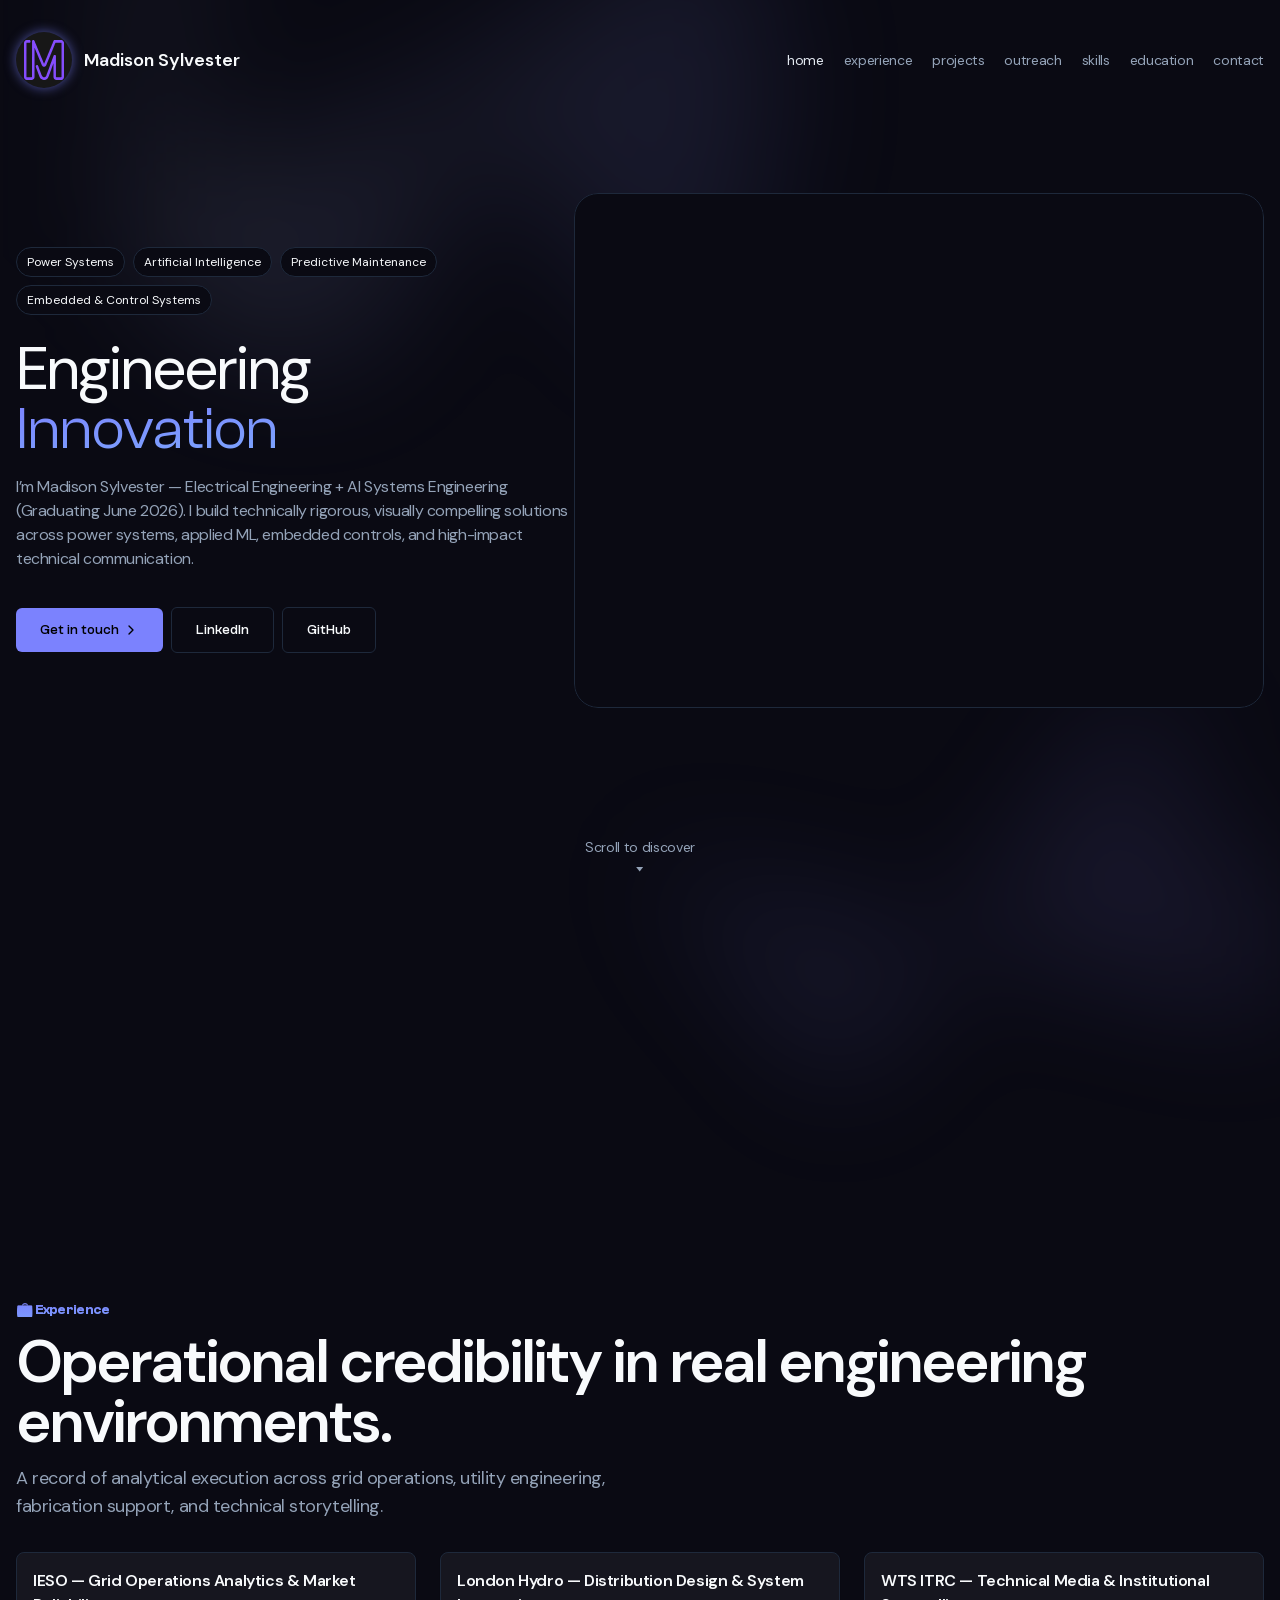
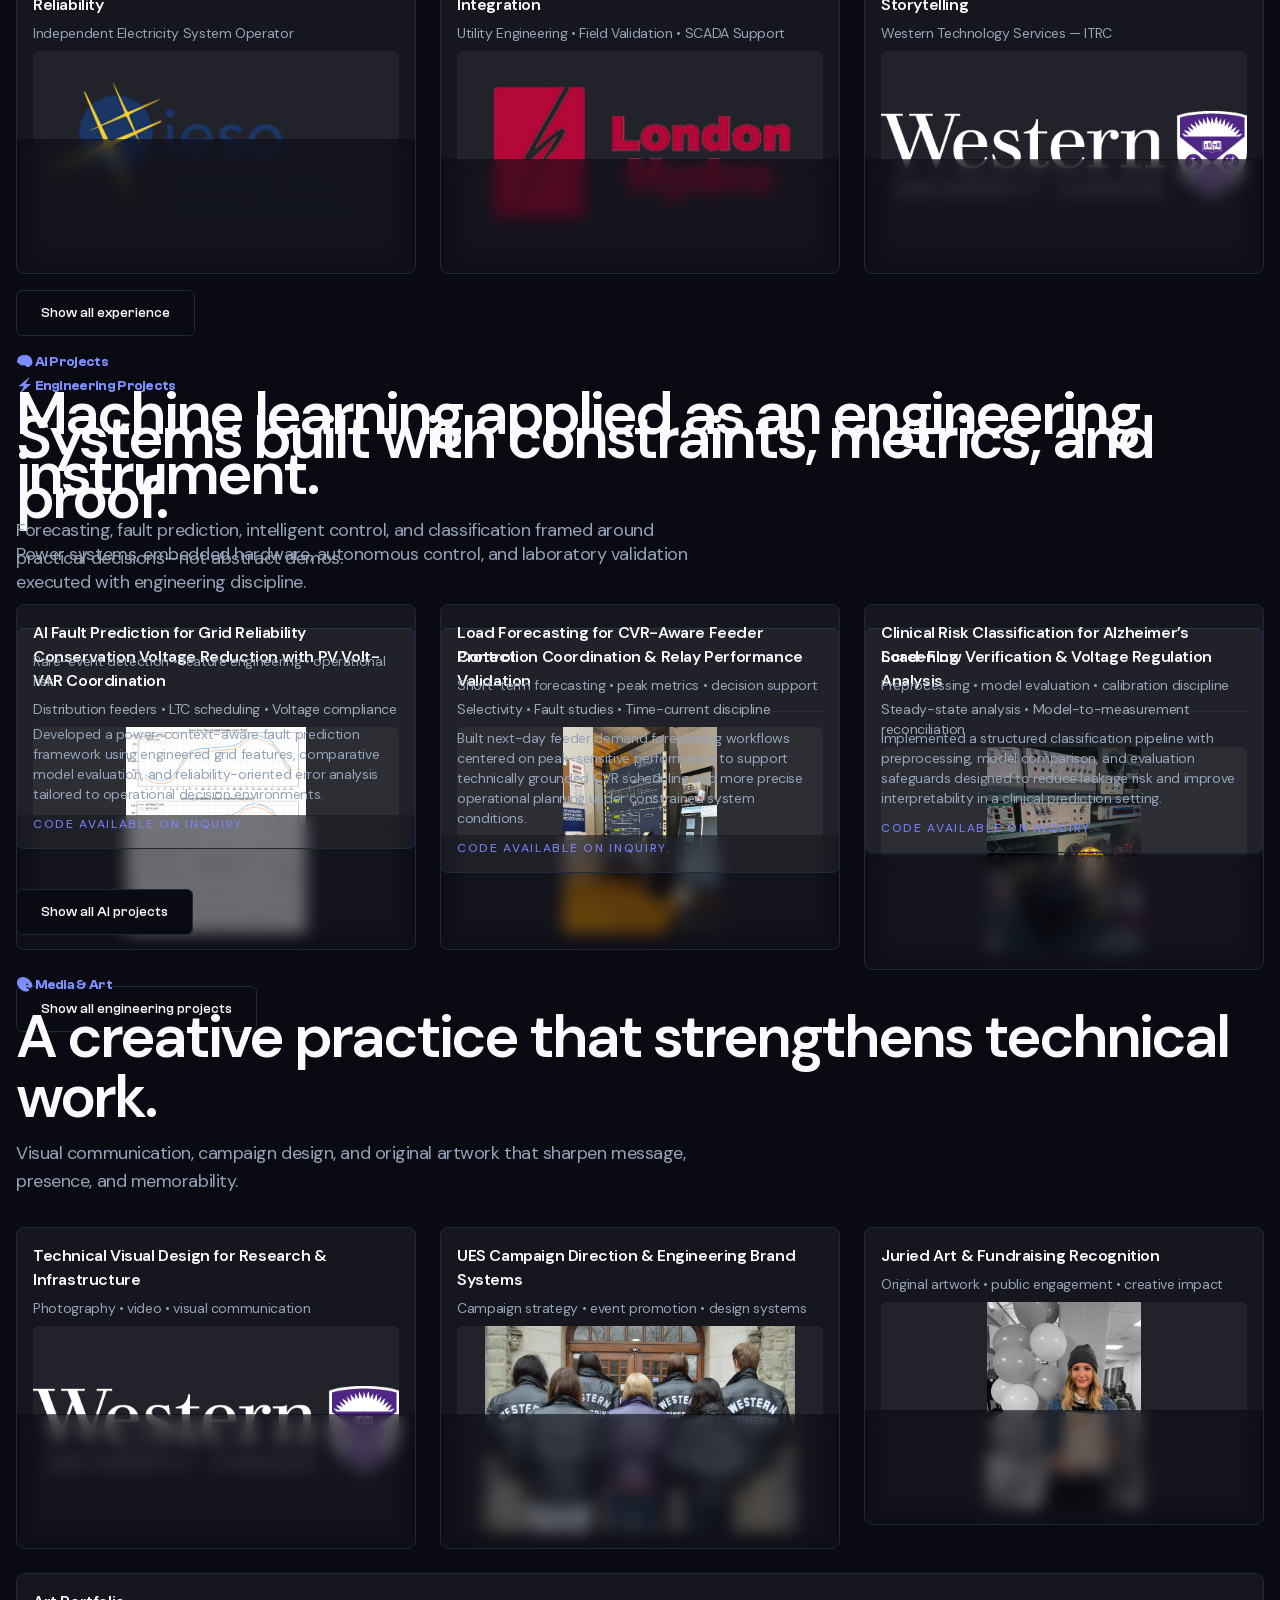
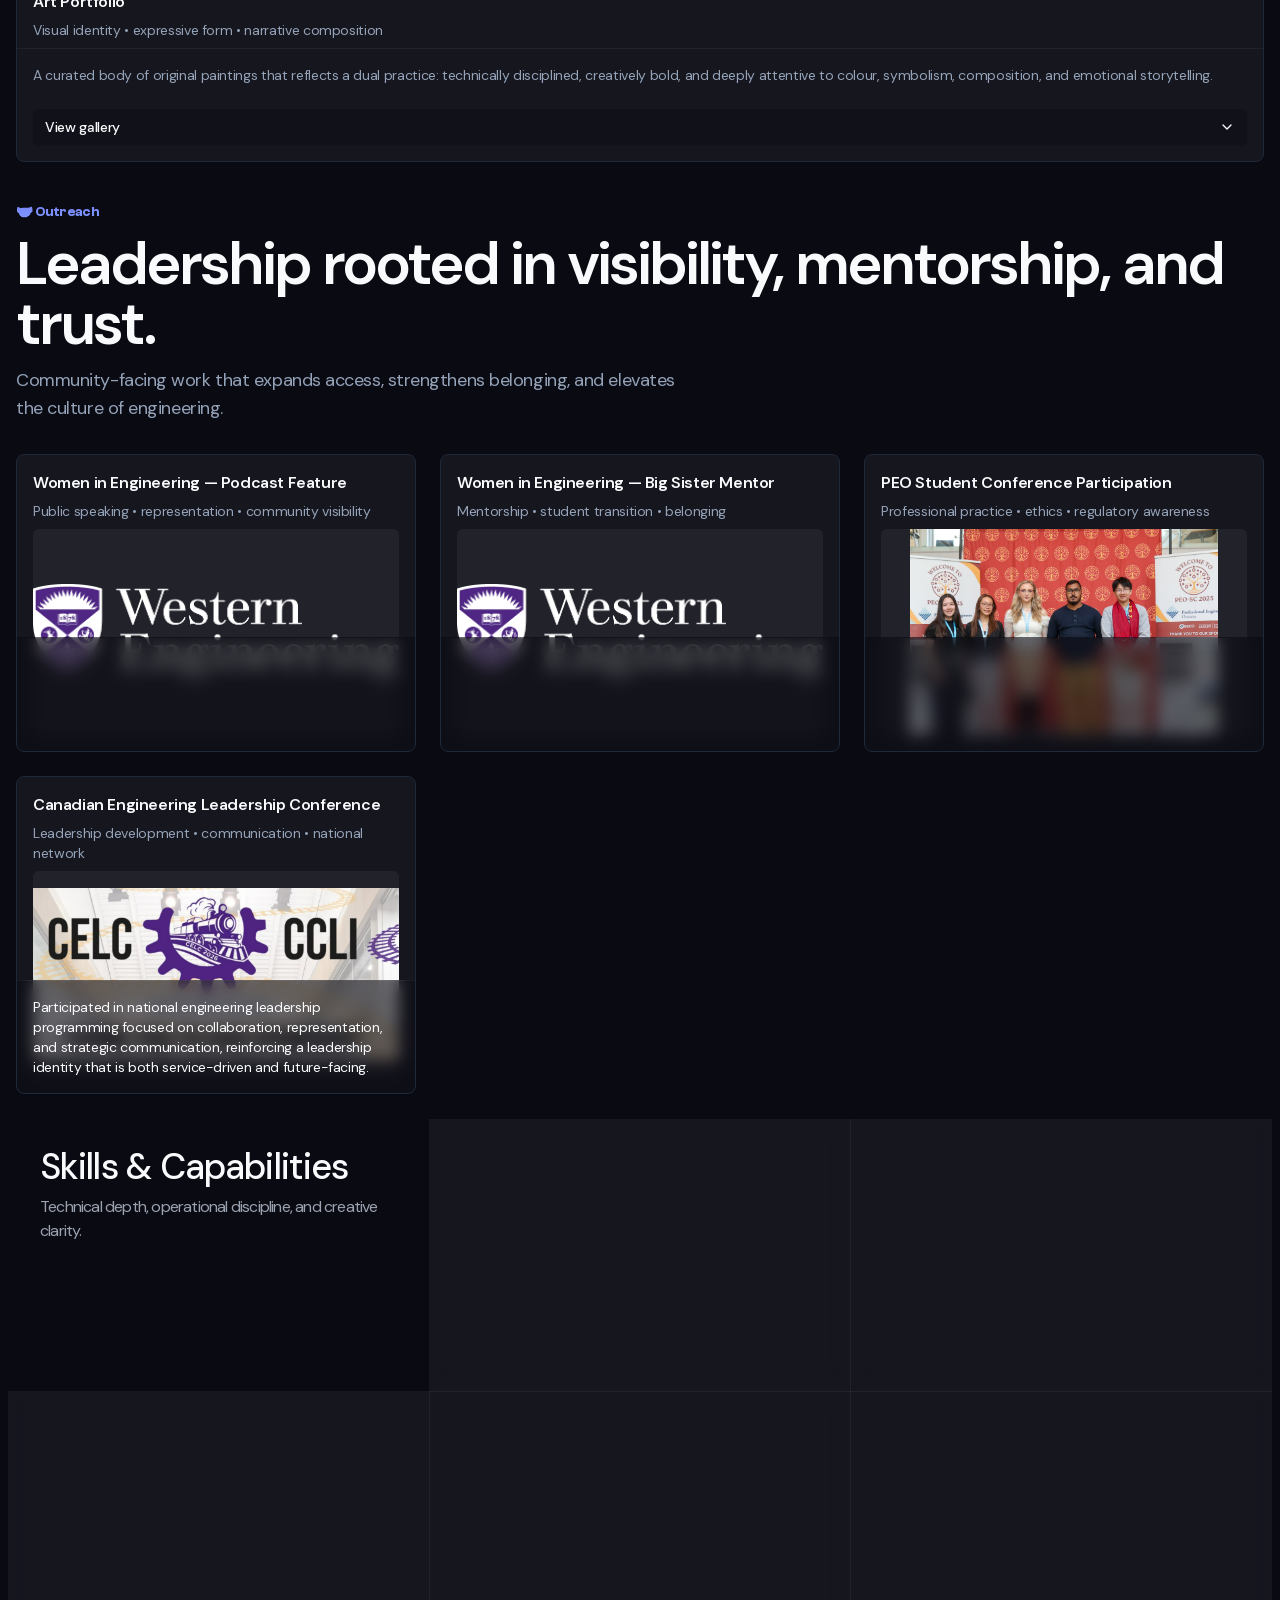
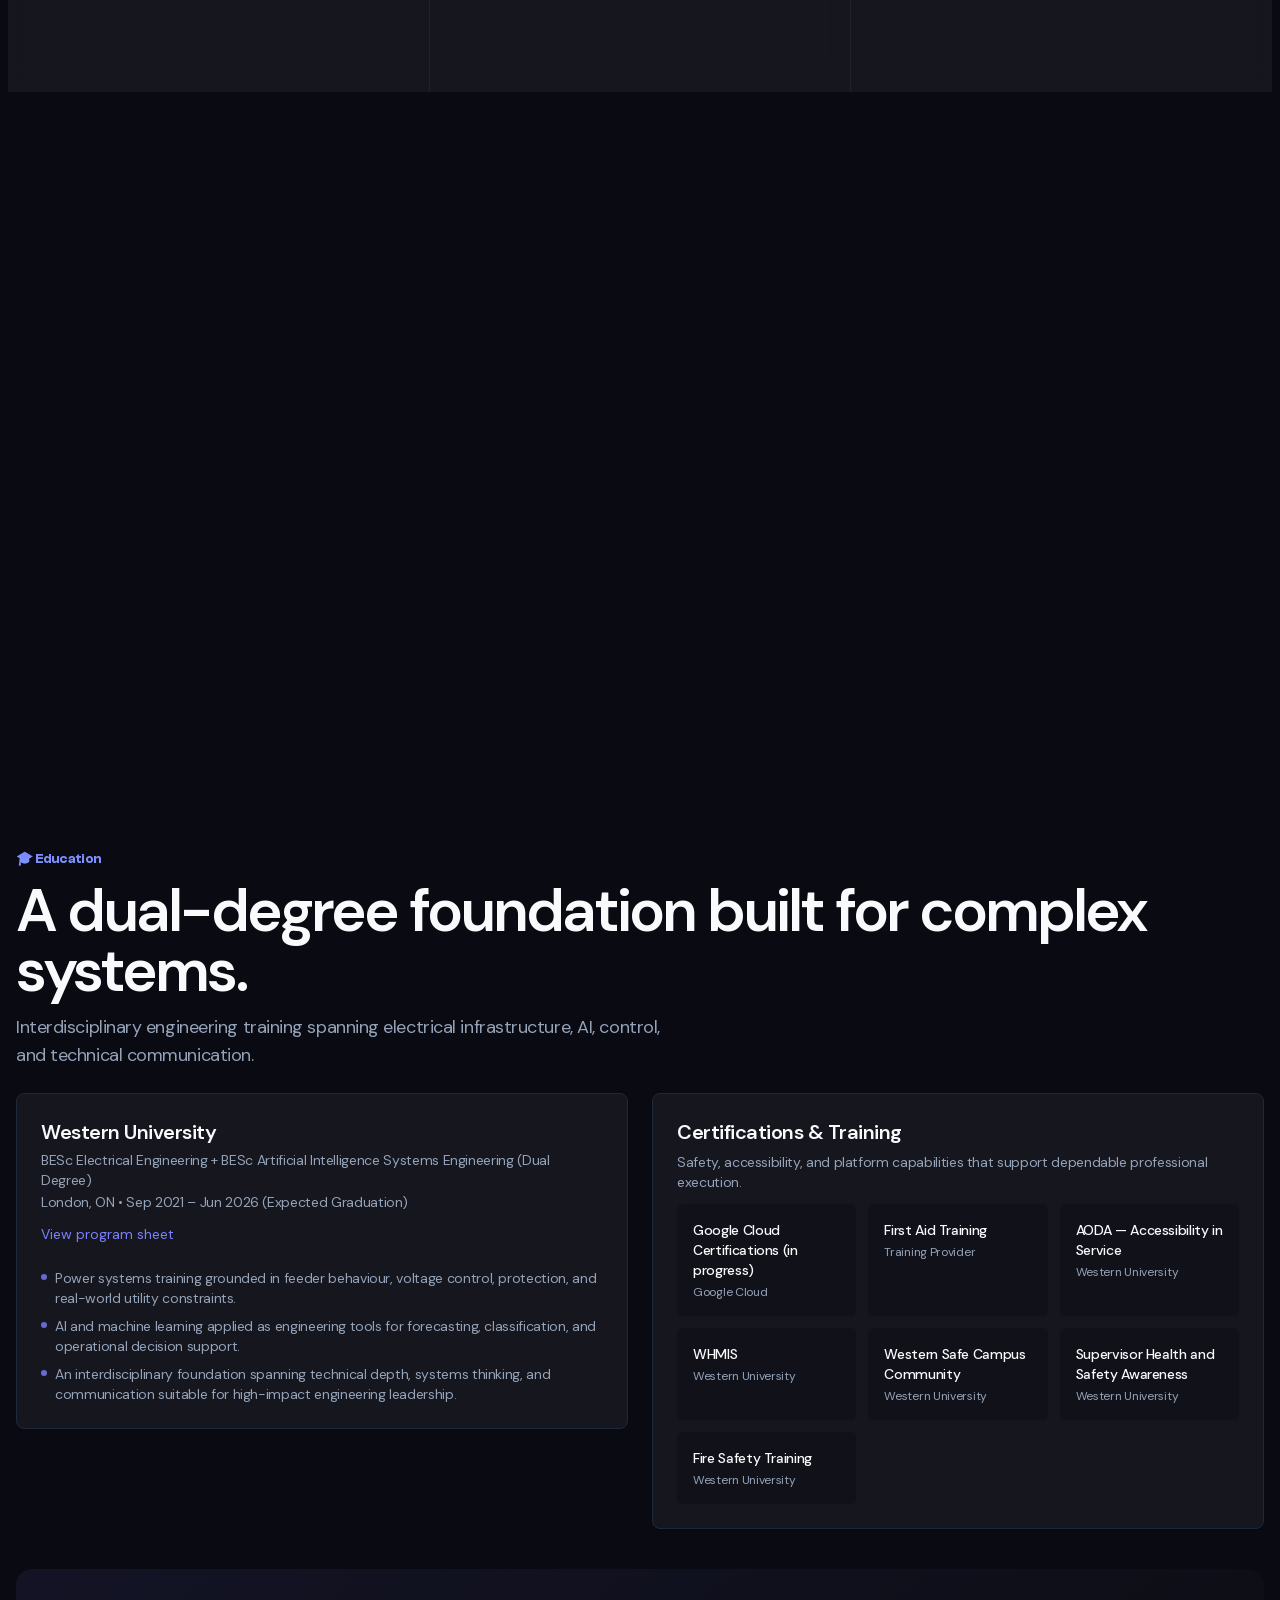
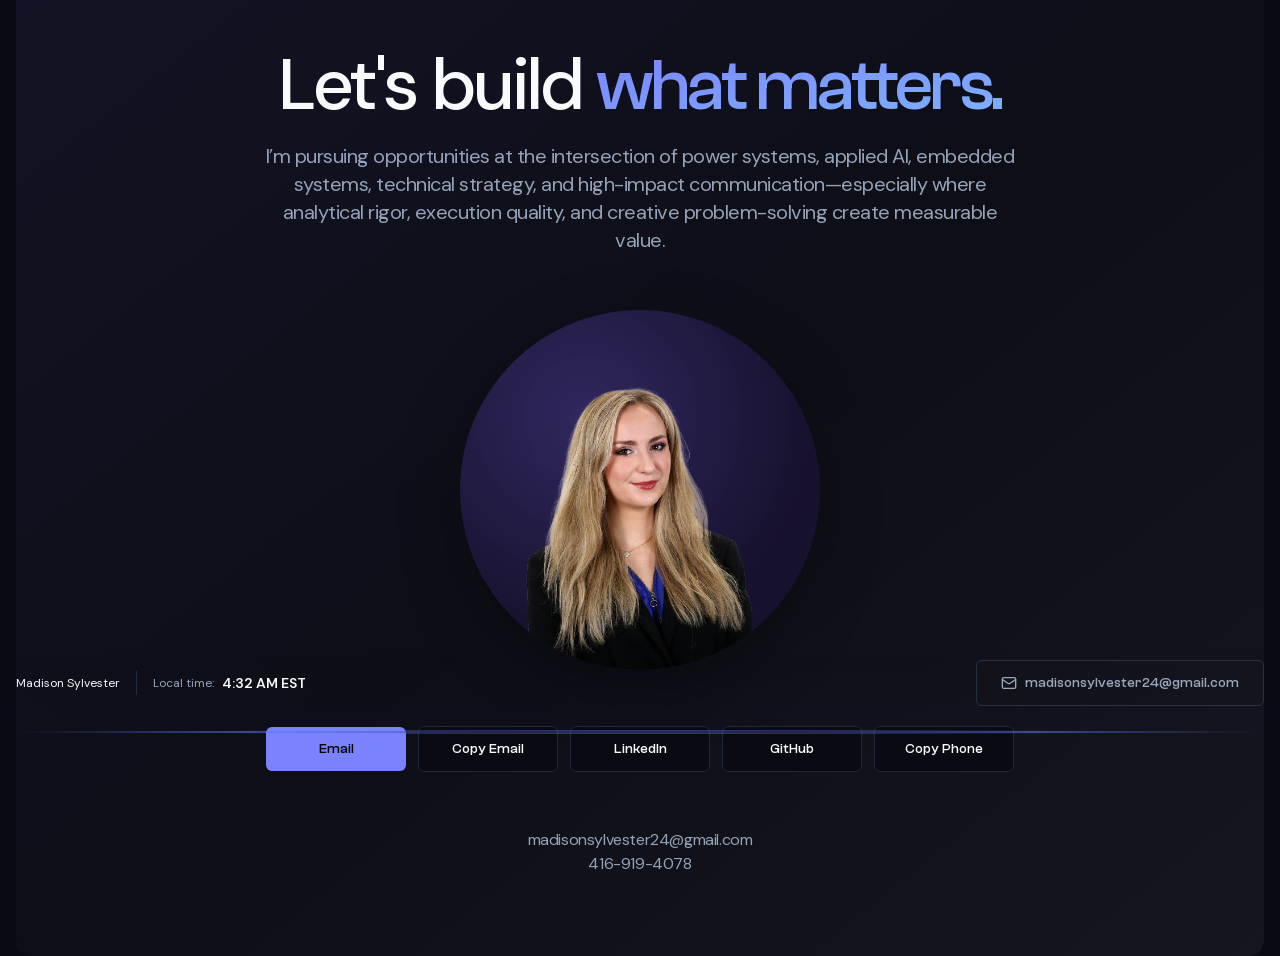
==== commit e72fb83e: "Updates" ====
--- a/index.html
+++ b/index.html
@@ -1 +1 @@
-<!DOCTYPE html><html><head><meta charSet="utf-8"/><meta name="viewport" content="width=device-width"/><title>Madison Sylvester</title><meta name="robots" content="follow, index"/><meta name="theme-color" content="#7B82FE"/><meta name="description" content="Electrical Engineering and AI Systems Engineering Graduate Portfolio"/><meta property="og:type" content="website"/><meta property="og:site_name" content="Madison Sylvester"/><meta property="og:description" content="Electrical Engineering and AI Systems Engineering Graduate Portfolio"/><meta property="og:title" content="Madison Sylvester"/><meta property="og:image" content="/assets/BigAssM.png"/><meta name="twitter:card" content="summary_large_image"/><meta name="twitter:title" content="Madison Sylvester"/><meta name="twitter:description" content="Electrical Engineering and AI Systems Engineering Graduate Portfolio"/><meta name="twitter:image" content="/assets/BigAssM.png"/><link rel="preload" href="/assets/ProfessionalHeadshot.png" as="image" fetchpriority="high"/><meta name="next-head-count" content="16"/><link rel="preload" href="/_next/static/media/13971731025ec697-s.p.woff2" as="font" type="font/woff2" crossorigin="anonymous" data-next-font="size-adjust"/><link rel="preload" href="/_next/static/css/d22a642ea23eef39.css" as="style"/><link rel="stylesheet" href="/_next/static/css/d22a642ea23eef39.css" data-n-g=""/><link rel="preload" href="/_next/static/css/31c5b3b9330e85be.css" as="style"/><link rel="stylesheet" href="/_next/static/css/31c5b3b9330e85be.css" data-n-p=""/><noscript data-n-css=""></noscript><script defer="" nomodule="" src="/_next/static/chunks/polyfills-42372ed130431b0a.js"></script><script src="/_next/static/chunks/webpack-3bc9045808e1ba36.js" defer=""></script><script src="/_next/static/chunks/framework-49c6cecf1f6d5795.js" defer=""></script><script src="/_next/static/chunks/main-f4701d23e362eb77.js" defer=""></script><script src="/_next/static/chunks/pages/_app-d93ce20122092516.js" defer=""></script><script src="/_next/static/chunks/ee9ce975-e357a86298b555a6.js" defer=""></script><script src="/_next/static/chunks/310-dabd034ce02c1a00.js" defer=""></script><script src="/_next/static/chunks/pages/index-6d3615f322552251.js" defer=""></script><script src="/_next/static/nGRKM2DFUx2jRHgOLFPZv/_buildManifest.js" defer=""></script><script src="/_next/static/nGRKM2DFUx2jRHgOLFPZv/_ssgManifest.js" defer=""></script></head><body><div id="__next"><div lang="en" class="__className_0d7163"><nav class="Container_nav__YF_KX bg-transparent"><a class="flex items-center space-x-3" href="/"><div class="h-14 w-14 rounded-full overflow-hidden bg-neutral-900 shadow-[0_0_12px_rgba(123,130,254,0.6)] flex items-center justify-center"><img src="/assets/BigAssM.svg" alt="Madison Logo" class="h-10 w-10"/></div><span class="text-lg font-semibold">Madison Sylvester</span></a><ul class="Container_desktop-nav__zmBLV"><li class="text-base" style="opacity:0"><a href="#home" class="nav-active nav-link">Home</a></li><li class="text-base" style="opacity:0"><a href="#experience" class="nav-link">Experience</a></li><li class="text-base" style="opacity:0"><a href="#projects" class="nav-link">Projects</a></li><li class="text-base" style="opacity:0"><a href="#outreach" class="nav-link">Outreach</a></li><li class="text-base" style="opacity:0"><a href="#services" class="nav-link">Skills</a></li><li class="text-base" style="opacity:0"><a href="#education" class="nav-link">Education</a></li><li class="text-base" style="opacity:0"><a href="#contact" class="nav-link">Contact</a></li></ul></nav><div class="Container_introduction__ucPw0" style="top:0px"></div><main class="container"><div><div class="absolute -top-40 right-0 -z-10 transform-gpu overflow-hidden blur-3xl sm:-top-80"><svg class="relative left-[calc(50%-11rem)] -z-10 h-[21.1875rem] max-w-none -translate-x-1/2 rotate-[30deg] sm:left-[calc(50%-30rem)] sm:h-[42.375rem]" viewBox="0 0 1155 678"><path fill="url(#45de2b6b-92d5-4d68-a6a0-9b9b2abad533)" fill-opacity=".1" d="M317.219 518.975L203.852 678 0 438.341l317.219 80.634 204.172-286.402c1.307 132.337 45.083 346.658 209.733 145.248C936.936 126.058 882.053-94.234 1031.02 41.331c119.18 108.451 130.68 295.337 121.53 375.223L855 299l21.173 362.054-558.954-142.079z"></path><defs><linearGradient id="45de2b6b-92d5-4d68-a6a0-9b9b2abad533" x1="1155.49" x2="-78.208" y1=".177" y2="474.645" gradientUnits="userSpaceOnUse"><stop stop-color="#7980fe"></stop><stop offset="1" stop-color="#f0fff7"></stop></linearGradient></defs></svg></div><div class="absolute inset-x-0 top-[calc(100%-13rem)] -z-10 transform-gpu overflow-hidden blur-3xl sm:top-[calc(100%-30rem)]"><svg class="relative left-[calc(50%+3rem)] h-[21.1875rem] max-w-none -translate-x-1/2 sm:left-[calc(50%+36rem)] sm:h-[42.375rem]" viewBox="0 0 1155 678"><path fill="url(#ecb5b0c9-546c-4772-8c71-4d3f06d544bc)" fill-opacity=".1" d="M317.219 518.975L203.852 678 0 438.341l317.219 80.634 204.172-286.402c1.307 132.337 45.083 346.658 209.733 145.248C936.936 126.058 882.053-94.234 1031.02 41.331c119.18 108.451 130.68 295.337 121.53 375.223L855 299l21.173 362.054-558.954-142.079z"></path><defs><linearGradient id="ecb5b0c9-546c-4772-8c71-4d3f06d544bc" x1="1155.49" x2="-78.208" y1=".177" y2="474.645" gradientUnits="userSpaceOnUse"><stop stop-color="#9A70FF"></stop><stop offset="1" stop-color="#838aff"></stop></linearGradient></defs></svg></div><section id="home" data-scroll-section="true" class="mt-24 flex w-full flex-col items-center xl:mt-0 xl:min-h-screen xl:flex-row xl:justify-between"><div class="Home_intro__YsXuU"><div data-scroll="true" data-scroll-direction="horizontal" data-scroll-speed=".09" class="flex flex-row flex-wrap items-center gap-2"><span class="Home_pill__EMh1L">Power Systems</span><span class="Home_pill__EMh1L">Artificial Intelligence</span><span class="Home_pill__EMh1L">Predictive Maintenance</span><span class="Home_pill__EMh1L">Embedded &amp; Control Systems</span></div><div><h1 data-scroll="true" data-scroll-enable-touch-speed="true" data-scroll-speed=".06" data-scroll-direction="horizontal" class="leading-[0.95]"><span class="block text-6xl tracking-tighter text-foreground 2xl:text-8xl">Engineering</span><span class="block clash-grotesk text-gradient text-6xl 2xl:text-8xl">Innovation</span></h1><p data-scroll="true" data-scroll-enable-touch-speed="true" data-scroll-speed=".06" class="mt-4 max-w-xl tracking-tight text-muted-foreground 2xl:text-xl">I’m Madison Sylvester — an Electrical Engineering and Artificial Intelligence Systems Engineering student building technically rigorous, visually compelling solutions across power systems, machine learning, embedded controls, and high-impact technical communication.</p></div><span data-scroll="true" data-scroll-enable-touch-speed="true" data-scroll-speed=".06" class="flex flex-row flex-wrap items-center gap-2 pt-5"><a href="mailto:madisonsylvester24@gmail.com"><button class="clash-grotesk inline-flex items-center justify-center whitespace-nowrap rounded-md text-sm font-medium ring-offset-background transition-colors focus-visible:outline-none focus-visible:ring-2 focus-visible:ring-ring focus-visible:ring-offset-2 disabled:pointer-events-none disabled:opacity-50 bg-primary text-primary-foreground hover:bg-primary/90 px-6 py-3">Get in touch <svg xmlns="http://www.w3.org/2000/svg" width="24" height="24" viewBox="0 0 24 24" fill="none" stroke="currentColor" stroke-width="2" stroke-linecap="round" stroke-linejoin="round" class="lucide lucide-chevron-right ml-1 h-4 w-4"><path d="m9 18 6-6-6-6"></path></svg></button></a><a target="_blank" rel="noreferrer" href="https://www.linkedin.com/in/madison-sylvester24"><button class="clash-grotesk inline-flex items-center justify-center whitespace-nowrap rounded-md text-sm font-medium ring-offset-background transition-colors focus-visible:outline-none focus-visible:ring-2 focus-visible:ring-ring focus-visible:ring-offset-2 disabled:pointer-events-none disabled:opacity-50 border border-input bg-background hover:bg-accent hover:text-accent-foreground px-6 py-3">LinkedIn</button></a><a target="_blank" rel="noreferrer" href="https://github.com/msylves6"><button class="clash-grotesk inline-flex items-center justify-center whitespace-nowrap rounded-md text-sm font-medium ring-offset-background transition-colors focus-visible:outline-none focus-visible:ring-2 focus-visible:ring-ring focus-visible:ring-offset-2 disabled:pointer-events-none disabled:opacity-50 border border-input bg-background hover:bg-accent hover:text-accent-foreground px-6 py-3">GitHub</button></a></span><div class="Home_scroll__QIZoY">Scroll to discover <svg width="15" height="15" viewBox="0 0 15 15" fill="none" xmlns="http://www.w3.org/2000/svg" class="mt-1 animate-bounce"><path d="M4 6H11L7.5 10.5L4 6Z" fill="currentColor"></path></svg></div></div><div data-scroll="true" data-scroll-speed="-0.01" id="Home_canvas-container__gHnzG" class="relative mt-8 flex h-full w-full items-end justify-start xl:mt-0"><video src="/assets/NetworkCircuits.mp4" autoplay="" loop="" muted="" playsinline="" class="h-full w-full max-w-[900px] rounded-2xl object-cover"></video></div></section><section id="experience" data-scroll-section="true"><div data-scroll="true" data-scroll-speed=".4" class="my-8 xl:my-10"><div class="flex flex-col gap-2"><span class="text-gradient clash-grotesk text-sm font-semibold tracking-tighter">💼 Experience</span><h2 class="mt-1 text-4xl font-semibold tracking-tighter xl:text-6xl">Operational credibility in real engineering environments.</h2><p class="mt-1 max-w-2xl text-base tracking-tight text-muted-foreground xl:text-lg">A record of analytical execution across grid operations, utility engineering, fabrication support, and technical storytelling.</p></div><div class="mt-8 grid gap-6 sm:grid-cols-2 xl:grid-cols-3"><div class="" style="opacity:0;transform:translateY(40px) scale(0.96) translateZ(0)"><a href="https://www.ieso.ca/" target="_blank" rel="noreferrer"><div class="rounded-lg border text-card-foreground shadow-sm relative overflow-hidden bg-white/5 cursor-pointer" data-tilt-card="true"><div class="flex flex-col space-y-1.5 p-4 pb-2"><h3 class="text-base font-semibold tracking-tight">IESO — Grid Operations Analytics &amp; Market Reliability</h3><div class="text-sm tracking-tight text-muted-foreground">Independent Electricity System Operator</div></div><div class="px-4 pb-4"><div class="relative aspect-video w-full overflow-hidden rounded-md bg-white/5"><img alt="IESO — Grid Operations Analytics &amp; Market Reliability" loading="lazy" decoding="async" data-nimg="fill" class="object-contain" style="position:absolute;height:100%;width:100%;left:0;top:0;right:0;bottom:0;color:transparent" src="/assets/Ieso-logo-lrg.png"/></div></div><div class="absolute bottom-0 w-full bg-background/60 backdrop-blur"><div class="border-t border-white/5 p-4 text-sm tracking-tight">Built decision-grade Python and SQL analytics that reduced operational latency, strengthened compliance visibility, and translated system performance data into actionable reliability improvements for Ontario’s electricity market.</div></div></div></a></div><div class="" style="opacity:0;transform:translateY(40px) scale(0.96) translateZ(0)"><a href="https://www.londonhydro.com/" target="_blank" rel="noreferrer"><div class="rounded-lg border text-card-foreground shadow-sm relative overflow-hidden bg-white/5 cursor-pointer" data-tilt-card="true"><div class="flex flex-col space-y-1.5 p-4 pb-2"><h3 class="text-base font-semibold tracking-tight">London Hydro — Distribution Design &amp; System Integration</h3><div class="text-sm tracking-tight text-muted-foreground">Utility Engineering • Field Validation • SCADA Support</div></div><div class="px-4 pb-4"><div class="relative aspect-video w-full overflow-hidden rounded-md bg-white/5"><img alt="London Hydro — Distribution Design &amp; System Integration" loading="lazy" decoding="async" data-nimg="fill" class="object-contain" style="position:absolute;height:100%;width:100%;left:0;top:0;right:0;bottom:0;color:transparent" src="/assets/london-hydro-logo.png"/></div></div><div class="absolute bottom-0 w-full bg-background/60 backdrop-blur"><div class="border-t border-white/5 p-4 text-sm tracking-tight">Supported distribution infrastructure delivery through field inspections, design review, load and fault analysis, and standards-aligned documentation—bridging engineering design intent with active utility operations.</div></div></div></a></div><div class="" style="opacity:0;transform:translateY(40px) scale(0.96) translateZ(0)"><a href="https://itrc.uwo.ca/index.html" target="_blank" rel="noreferrer"><div class="rounded-lg border text-card-foreground shadow-sm relative overflow-hidden bg-white/5 cursor-pointer" data-tilt-card="true"><div class="flex flex-col space-y-1.5 p-4 pb-2"><h3 class="text-base font-semibold tracking-tight">WTS ITRC — Technical Media &amp; Institutional Storytelling</h3><div class="text-sm tracking-tight text-muted-foreground">Western Technology Services — ITRC</div></div><div class="px-4 pb-4"><div class="relative aspect-video w-full overflow-hidden rounded-md bg-white/5"><img alt="WTS ITRC — Technical Media &amp; Institutional Storytelling" loading="lazy" decoding="async" data-nimg="fill" class="object-contain" style="position:absolute;height:100%;width:100%;left:0;top:0;right:0;bottom:0;color:transparent" src="/assets/WTS-ITRC.JPG"/></div></div><div class="absolute bottom-0 w-full bg-background/60 backdrop-blur"><div class="border-t border-white/5 p-4 text-sm tracking-tight">Produced visual assets that clarified advanced technical environments for stakeholders, turning complex facilities, research workflows, and institutional capabilities into high-trust, high-clarity communications.</div></div></div></a></div></div><div class="mt-4"><button class="clash-grotesk inline-flex items-center justify-center whitespace-nowrap rounded-md text-sm font-medium ring-offset-background transition-colors focus-visible:outline-none focus-visible:ring-2 focus-visible:ring-ring focus-visible:ring-offset-2 disabled:pointer-events-none disabled:opacity-50 border border-input bg-background hover:bg-accent hover:text-accent-foreground px-6 py-3">Show all experience</button></div></div></section><section id="projects" data-scroll-section="true"><div class="relative isolate -z-10"><div class="absolute inset-x-0 -top-40 transform-gpu overflow-hidden blur-[100px] sm:-top-80 lg:-top-60" aria-hidden="true"><div class="relative left-[calc(50%-11rem)] aspect-[1155/678] w-[36.125rem] -translate-x-1/2 rotate-[30deg] bg-gradient-to-tr from-primary via-primary to-secondary opacity-10 sm:left-[calc(50%-30rem)] sm:w-[72.1875rem]" style="clip-path:polygon(74.1% 44.1%, 100% 61.6%, 97.5% 26.9%, 85.5% 0.1%, 80.7% 2%, 72.5% 32.5%, 60.2% 62.4%, 52.4% 68.1%, 47.5% 58.3%, 45.2% 34.5%, 27.5% 76.7%, 0.1% 64.9%, 17.9% 100%, 27.6% 76.8%, 76.1% 97.7%, 74.1% 44.1%)"></div></div></div><div data-scroll="true" data-scroll-speed=".4" class="my-8 xl:my-10"><div class="flex flex-col gap-2"><span class="text-gradient clash-grotesk text-sm font-semibold tracking-tighter">⚡ Engineering Projects</span><h2 class="mt-1 text-4xl font-semibold tracking-tighter xl:text-6xl">Systems built with constraints, metrics, and proof.</h2><p class="mt-1 max-w-2xl text-base tracking-tight text-muted-foreground xl:text-lg">Power systems, embedded hardware, autonomous control, and laboratory validation executed with engineering discipline.</p></div><div class="mt-8 grid gap-6 sm:grid-cols-2 xl:grid-cols-3"><div class="" style="opacity:0;transform:translateY(40px) scale(0.96) translateZ(0)"><a href="/#"><div class="rounded-lg border text-card-foreground shadow-sm relative overflow-hidden bg-white/5 cursor-pointer" data-tilt-card="true"><div class="flex flex-col space-y-1.5 p-4 pb-2"><h3 class="text-base font-semibold tracking-tight">Conservation Voltage Reduction with PV Volt-VAR Coordination</h3><div class="text-sm tracking-tight text-muted-foreground">Distribution feeders • LTC scheduling • Voltage compliance</div></div><div class="px-4 pb-4"><div class="relative aspect-video w-full overflow-hidden rounded-md bg-white/5"><img alt="Conservation Voltage Reduction with PV Volt-VAR Coordination" loading="lazy" decoding="async" data-nimg="fill" class="object-contain" style="position:absolute;height:100%;width:100%;left:0;top:0;right:0;bottom:0;color:transparent" src="/assets/CVR REDUC.png"/></div></div><div class="absolute bottom-0 w-full bg-background/60 backdrop-blur"><div class="border-t border-white/5 p-4 text-sm tracking-tight">Designed and validated a CVR control framework coordinating LTC tap positions and PV reactive power support to reduce peak demand, maintain ANSI-compliant voltage performance, and improve feeder operating efficiency under time-series loading conditions.</div></div></div></a></div><div class="" style="opacity:0;transform:translateY(40px) scale(0.96) translateZ(0)"><a href="/#"><div class="rounded-lg border text-card-foreground shadow-sm relative overflow-hidden bg-white/5 cursor-pointer" data-tilt-card="true"><div class="flex flex-col space-y-1.5 p-4 pb-2"><h3 class="text-base font-semibold tracking-tight">Protection Coordination &amp; Relay Performance Validation</h3><div class="text-sm tracking-tight text-muted-foreground">Selectivity • Fault studies • Time-current discipline</div></div><div class="px-4 pb-4"><div class="relative aspect-video w-full overflow-hidden rounded-md bg-white/5"><img alt="Protection Coordination &amp; Relay Performance Validation" loading="lazy" decoding="async" data-nimg="fill" class="object-contain" style="position:absolute;height:100%;width:100%;left:0;top:0;right:0;bottom:0;color:transparent" src="/assets/PowerSystemsProtectionLab.JPEG"/></div></div><div class="absolute bottom-0 w-full bg-background/60 backdrop-blur"><div class="border-t border-white/5 p-4 text-sm tracking-tight">Configured and assessed protection behavior across fault scenarios, verifying relay selectivity, coordination margins, and response integrity using power-system protection methodologies.</div></div></div></a></div><div class="" style="opacity:0;transform:translateY(40px) scale(0.96) translateZ(0)"><a href="/#"><div class="rounded-lg border text-card-foreground shadow-sm relative overflow-hidden bg-white/5 cursor-pointer" data-tilt-card="true"><div class="flex flex-col space-y-1.5 p-4 pb-2"><h3 class="text-base font-semibold tracking-tight">Load-Flow Verification &amp; Voltage Regulation Analysis</h3><div class="text-sm tracking-tight text-muted-foreground">Steady-state analysis • Model-to-measurement reconciliation</div></div><div class="px-4 pb-4"><div class="relative aspect-video w-full overflow-hidden rounded-md bg-white/5"><img alt="Load-Flow Verification &amp; Voltage Regulation Analysis" loading="lazy" decoding="async" data-nimg="fill" class="object-contain" style="position:absolute;height:100%;width:100%;left:0;top:0;right:0;bottom:0;color:transparent" src="/assets/PowerSystemsLab.jpg"/></div></div><div class="absolute bottom-0 w-full bg-background/60 backdrop-blur"><div class="border-t border-white/5 p-4 text-sm tracking-tight">Evaluated feeder operating points, examined voltage regulation behavior, and reconciled simulated and measured responses to strengthen model fidelity and engineering confidence in system studies.</div></div></div></a></div></div><div class="mt-4"><button class="clash-grotesk inline-flex items-center justify-center whitespace-nowrap rounded-md text-sm font-medium ring-offset-background transition-colors focus-visible:outline-none focus-visible:ring-2 focus-visible:ring-ring focus-visible:ring-offset-2 disabled:pointer-events-none disabled:opacity-50 border border-input bg-background hover:bg-accent hover:text-accent-foreground px-6 py-3">Show all engineering projects</button></div></div></section><section id="ai" data-scroll-section="true"><div data-scroll="true" data-scroll-speed=".4" class="my-8 xl:my-10"><div class="flex flex-col gap-2"><span class="text-gradient clash-grotesk text-sm font-semibold tracking-tighter">🧠 AI Projects</span><h2 class="mt-1 text-4xl font-semibold tracking-tighter xl:text-6xl">Machine learning applied as an engineering instrument.</h2><p class="mt-1 max-w-2xl text-base tracking-tight text-muted-foreground xl:text-lg">Forecasting, fault prediction, intelligent control, and classification framed around practical decisions—not abstract demos.</p></div><div class="mt-8 grid gap-6 sm:grid-cols-2 xl:grid-cols-3"><div class="" style="opacity:0;transform:translateY(40px) scale(0.96) translateZ(0)"><a href="/#"><div class="rounded-lg border text-card-foreground shadow-sm relative overflow-hidden bg-white/5 cursor-pointer" data-tilt-card="true"><div class="flex flex-col space-y-1.5 p-4 pb-2"><h3 class="text-base font-semibold tracking-tight">AI Fault Prediction for Grid Reliability</h3><div class="text-sm tracking-tight text-muted-foreground">Rare-event detection • feature engineering • operational risk</div></div><div class="p-4 pt-2"><div class="border-t border-white/5 pt-4 text-sm tracking-tight text-muted-foreground"><p>Developed a power-context-aware fault prediction framework using engineered grid features, comparative model evaluation, and reliability-oriented error analysis tailored to operational decision environments.</p><p class="mt-3 text-xs font-medium uppercase tracking-[0.14em] text-primary/90">Code available on inquiry.</p></div></div></div></a></div><div class="" style="opacity:0;transform:translateY(40px) scale(0.96) translateZ(0)"><a href="/#"><div class="rounded-lg border text-card-foreground shadow-sm relative overflow-hidden bg-white/5 cursor-pointer" data-tilt-card="true"><div class="flex flex-col space-y-1.5 p-4 pb-2"><h3 class="text-base font-semibold tracking-tight">Load Forecasting for CVR-Aware Feeder Control</h3><div class="text-sm tracking-tight text-muted-foreground">Short-term forecasting • peak metrics • decision support</div></div><div class="p-4 pt-2"><div class="border-t border-white/5 pt-4 text-sm tracking-tight text-muted-foreground"><p>Built next-day feeder demand forecasting workflows centered on peak-sensitive performance to support technically grounded CVR scheduling and more precise operational planning under constrained system conditions.</p><p class="mt-3 text-xs font-medium uppercase tracking-[0.14em] text-primary/90">Code available on inquiry.</p></div></div></div></a></div><div class="" style="opacity:0;transform:translateY(40px) scale(0.96) translateZ(0)"><a href="/#"><div class="rounded-lg border text-card-foreground shadow-sm relative overflow-hidden bg-white/5 cursor-pointer" data-tilt-card="true"><div class="flex flex-col space-y-1.5 p-4 pb-2"><h3 class="text-base font-semibold tracking-tight">Clinical Risk Classification for Alzheimer’s Screening</h3><div class="text-sm tracking-tight text-muted-foreground">Preprocessing • model evaluation • calibration discipline</div></div><div class="p-4 pt-2"><div class="border-t border-white/5 pt-4 text-sm tracking-tight text-muted-foreground"><p>Implemented a structured classification pipeline with preprocessing, model comparison, and evaluation safeguards designed to reduce leakage risk and improve interpretability in a clinical prediction setting.</p><p class="mt-3 text-xs font-medium uppercase tracking-[0.14em] text-primary/90">Code available on inquiry.</p></div></div></div></a></div></div><div class="mt-4"><button class="clash-grotesk inline-flex items-center justify-center whitespace-nowrap rounded-md text-sm font-medium ring-offset-background transition-colors focus-visible:outline-none focus-visible:ring-2 focus-visible:ring-ring focus-visible:ring-offset-2 disabled:pointer-events-none disabled:opacity-50 border border-input bg-background hover:bg-accent hover:text-accent-foreground px-6 py-3">Show all AI projects</button></div></div></section><section id="media" data-scroll-section="true"><div data-scroll="true" data-scroll-speed=".4" class="my-8 xl:my-10"><div class="flex flex-col gap-2"><span class="text-gradient clash-grotesk text-sm font-semibold tracking-tighter">🎨 Media &amp; Art</span><h2 class="mt-1 text-4xl font-semibold tracking-tighter xl:text-6xl">A creative practice that strengthens technical work.</h2><p class="mt-1 max-w-2xl text-base tracking-tight text-muted-foreground xl:text-lg">Visual communication, campaign design, and original artwork that sharpen message, presence, and memorability.</p></div><div class="mt-8 grid gap-6 sm:grid-cols-2 xl:grid-cols-3"><div class="" style="opacity:0;transform:translateY(40px) scale(0.96) translateZ(0)"><a href="/#"><div class="rounded-lg border text-card-foreground shadow-sm relative overflow-hidden bg-white/5 cursor-pointer" data-tilt-card="true"><div class="flex flex-col space-y-1.5 p-4 pb-2"><h3 class="text-base font-semibold tracking-tight">Technical Visual Design for Research &amp; Infrastructure</h3><div class="text-sm tracking-tight text-muted-foreground">Photography • video • visual communication</div></div><div class="px-4 pb-4"><div class="relative aspect-video w-full overflow-hidden rounded-md bg-white/5"><img alt="Technical Visual Design for Research &amp; Infrastructure" loading="lazy" decoding="async" data-nimg="fill" class="object-contain" style="position:absolute;height:100%;width:100%;left:0;top:0;right:0;bottom:0;color:transparent" src="/assets/WTS-ITRC.JPG"/></div></div><div class="absolute bottom-0 w-full bg-background/60 backdrop-blur"><div class="border-t border-white/5 p-4 text-sm tracking-tight">Developed polished visual deliverables that made technical spaces legible, credible, and compelling—elevating stakeholder understanding through clean composition, clarity of message, and institutional-grade presentation.</div></div></div></a></div><div class="" style="opacity:0;transform:translateY(40px) scale(0.96) translateZ(0)"><a href="/#"><div class="rounded-lg border text-card-foreground shadow-sm relative overflow-hidden bg-white/5 cursor-pointer" data-tilt-card="true"><div class="flex flex-col space-y-1.5 p-4 pb-2"><h3 class="text-base font-semibold tracking-tight">UES Campaign Direction &amp; Engineering Brand Systems</h3><div class="text-sm tracking-tight text-muted-foreground">Campaign strategy • event promotion • design systems</div></div><div class="px-4 pb-4"><div class="relative aspect-video w-full overflow-hidden rounded-md bg-white/5"><div class="flex h-full w-full flex-col items-center justify-center bg-gradient-to-br from-white/5 to-white/10 px-6 text-center"><div class="text-xs font-medium uppercase tracking-[0.22em] text-primary/80">UES Campaign Work</div><div class="mt-3 max-w-xs text-lg font-semibold tracking-tight text-foreground">Visual Systems, Event Promotion, and Engineering Brand Direction</div><div class="mt-2 text-sm tracking-tight text-muted-foreground">Image coming soon</div></div></div></div><div class="absolute bottom-0 w-full bg-background/60 backdrop-blur"><div class="border-t border-white/5 p-4 text-sm tracking-tight">Led creative direction for student-facing campaigns at scale, building cohesive visual systems that increased visibility, improved event engagement, and gave engineering initiatives a sharper, more recognizable brand presence.</div></div></div></a></div><div class="" style="opacity:0;transform:translateY(40px) scale(0.96) translateZ(0)"><a href="/#"><div class="rounded-lg border text-card-foreground shadow-sm relative overflow-hidden bg-white/5 cursor-pointer" data-tilt-card="true"><div class="flex flex-col space-y-1.5 p-4 pb-2"><h3 class="text-base font-semibold tracking-tight">Juried Art &amp; Fundraising Recognition</h3><div class="text-sm tracking-tight text-muted-foreground">Original artwork • public engagement • creative impact</div></div><div class="px-4 pb-4"><div class="relative aspect-video w-full overflow-hidden rounded-md bg-white/5"><img alt="Juried Art &amp; Fundraising Recognition" loading="lazy" decoding="async" data-nimg="fill" class="object-contain" style="position:absolute;height:100%;width:100%;left:0;top:0;right:0;bottom:0;color:transparent" src="/assets/ArtisticExcellenceAward.jpg"/></div></div><div class="absolute bottom-0 w-full bg-background/60 backdrop-blur"><div class="border-t border-white/5 p-4 text-sm tracking-tight">Produced original work selected for community-facing fundraising contexts, demonstrating artistic range, emotional resonance, and the ability to create visual pieces that connect with an audience beyond the studio.</div></div></div></a></div><div class="xl:col-span-3" style="opacity:0;transform:translateY(40px) scale(0.96) translateZ(0)"><div class="rounded-lg border text-card-foreground shadow-sm relative overflow-hidden bg-white/5 cursor-pointer"><div class="flex flex-col space-y-1.5 p-4 pb-2"><h3 class="text-base font-semibold tracking-tight">Art Portfolio</h3><div class="text-sm tracking-tight text-muted-foreground">Visual identity • expressive form • narrative composition</div></div><div class="p-0"><div class="border-t border-white/5 p-4 text-sm tracking-tight text-muted-foreground">A curated body of original paintings that reflects a dual practice: technically disciplined, creatively bold, and deeply attentive to colour, symbolism, composition, and emotional storytelling.</div><div class="px-4 pb-4"><button type="button" class="mt-2 flex w-full items-center justify-between rounded-md bg-background/40 px-3 py-2 text-left text-sm font-medium tracking-tight text-foreground shadow-sm transition hover:bg-background/50" aria-expanded="false" aria-controls="art-portfolio-gallery"><span>View gallery</span><svg xmlns="http://www.w3.org/2000/svg" width="24" height="24" viewBox="0 0 24 24" fill="none" stroke="currentColor" stroke-width="2" stroke-linecap="round" stroke-linejoin="round" class="lucide lucide-chevron-down h-4 w-4 transition-transform"><path d="m6 9 6 6 6-6"></path></svg></button></div></div></div></div></div></div></section><section id="outreach" data-scroll-section="true"><div data-scroll="true" data-scroll-speed=".4" class="my-8 xl:my-10"><div class="flex flex-col gap-2"><span class="text-gradient clash-grotesk text-sm font-semibold tracking-tighter">🤝 Outreach</span><h2 class="mt-1 text-4xl font-semibold tracking-tighter xl:text-6xl">Leadership rooted in visibility, mentorship, and trust.</h2><p class="mt-1 max-w-2xl text-base tracking-tight text-muted-foreground xl:text-lg">Community-facing work that expands access, strengthens belonging, and elevates the culture of engineering.</p></div><div class="mt-8 grid gap-6 sm:grid-cols-2 xl:grid-cols-3"><div class="" style="opacity:0;transform:translateY(40px) scale(0.96) translateZ(0)"><a href="/#"><div class="rounded-lg border text-card-foreground shadow-sm relative overflow-hidden bg-white/5 cursor-pointer" data-tilt-card="true"><div class="flex flex-col space-y-1.5 p-4 pb-2"><h3 class="text-base font-semibold tracking-tight">Women in Engineering — Podcast Feature</h3><div class="text-sm tracking-tight text-muted-foreground">Public speaking • representation • community visibility</div></div><div class="px-4 pb-4"><div class="relative aspect-video w-full overflow-hidden rounded-md bg-white/5"><img alt="Women in Engineering — Podcast Feature" loading="lazy" decoding="async" data-nimg="fill" class="object-contain" style="position:absolute;height:100%;width:100%;left:0;top:0;right:0;bottom:0;color:transparent" src="/assets/Engineer_Stacked_Reversed.png"/></div></div><div class="absolute bottom-0 w-full bg-background/60 backdrop-blur"><div class="border-t border-white/5 p-4 text-sm tracking-tight">Contributed thought leadership and lived perspective to engineering outreach media, helping make technical pathways feel more visible, credible, and accessible to emerging women in engineering.</div></div></div></a></div><div class="" style="opacity:0;transform:translateY(40px) scale(0.96) translateZ(0)"><a href="/#"><div class="rounded-lg border text-card-foreground shadow-sm relative overflow-hidden bg-white/5 cursor-pointer" data-tilt-card="true"><div class="flex flex-col space-y-1.5 p-4 pb-2"><h3 class="text-base font-semibold tracking-tight">Women in Engineering — Big Sister Mentor</h3><div class="text-sm tracking-tight text-muted-foreground">Mentorship • student transition • belonging</div></div><div class="px-4 pb-4"><div class="relative aspect-video w-full overflow-hidden rounded-md bg-white/5"><img alt="Women in Engineering — Big Sister Mentor" loading="lazy" decoding="async" data-nimg="fill" class="object-contain" style="position:absolute;height:100%;width:100%;left:0;top:0;right:0;bottom:0;color:transparent" src="/assets/Engineer_Stacked_Reversed.png"/></div></div><div class="absolute bottom-0 w-full bg-background/60 backdrop-blur"><div class="border-t border-white/5 p-4 text-sm tracking-tight">Provided consistent peer mentorship focused on confidence, navigation, and belonging—supporting newer students through the academic and professional transition into engineering culture.</div></div></div></a></div><div class="" style="opacity:0;transform:translateY(40px) scale(0.96) translateZ(0)"><a href="/#"><div class="rounded-lg border text-card-foreground shadow-sm relative overflow-hidden bg-white/5 cursor-pointer" data-tilt-card="true"><div class="flex flex-col space-y-1.5 p-4 pb-2"><h3 class="text-base font-semibold tracking-tight">PEO Student Conference Participation</h3><div class="text-sm tracking-tight text-muted-foreground">Professional practice • ethics • regulatory awareness</div></div><div class="px-4 pb-4"><div class="relative aspect-video w-full overflow-hidden rounded-md bg-white/5"><img alt="PEO Student Conference Participation" loading="lazy" decoding="async" data-nimg="fill" class="object-contain" style="position:absolute;height:100%;width:100%;left:0;top:0;right:0;bottom:0;color:transparent" src="/assets/PEOSC.CONFERENCE.jpg"/></div></div><div class="absolute bottom-0 w-full bg-background/60 backdrop-blur"><div class="border-t border-white/5 p-4 text-sm tracking-tight">Engaged with professional discourse on licensure, ethics, public responsibility, and engineering standards—strengthening a leadership perspective grounded in accountability and public trust.</div></div></div></a></div><div class="" style="opacity:0;transform:translateY(40px) scale(0.96) translateZ(0)"><a href="/#"><div class="rounded-lg border text-card-foreground shadow-sm relative overflow-hidden bg-white/5 cursor-pointer" data-tilt-card="true"><div class="flex flex-col space-y-1.5 p-4 pb-2"><h3 class="text-base font-semibold tracking-tight">Canadian Engineering Leadership Conference</h3><div class="text-sm tracking-tight text-muted-foreground">Leadership development • communication • national network</div></div><div class="px-4 pb-4"><div class="relative aspect-video w-full overflow-hidden rounded-md bg-white/5"><img alt="Canadian Engineering Leadership Conference" loading="lazy" decoding="async" data-nimg="fill" class="object-contain" style="position:absolute;height:100%;width:100%;left:0;top:0;right:0;bottom:0;color:transparent" src="/assets/celc conference.png"/></div></div><div class="absolute bottom-0 w-full bg-background/60 backdrop-blur"><div class="border-t border-white/5 p-4 text-sm tracking-tight">Participated in national engineering leadership programming focused on collaboration, representation, and strategic communication, reinforcing a leadership identity that is both service-driven and future-facing.</div></div></div></a></div></div></div></section><section id="services" data-scroll-section="true"><div data-scroll="true" data-scroll-speed=".4" data-scroll-position="top" class="my-5 xl:my-6 flex flex-col justify-start space-y-6"><div class="grid items-stretch gap-4 md:grid-cols-2 xl:grid-cols-3" style="opacity:0;transform:translateY(-10px) translateZ(0)"><div class="flex flex-col py-2 xl:p-6"><h2 class="text-4xl font-medium tracking-tight">Skills &amp; Capabilities</h2><p class="mt-2 tracking-tighter text-secondary-foreground">Technical depth, operational discipline, and creative clarity.</p></div><div class="flex flex-col items-start rounded-md bg-white/5 p-8 shadow-md backdrop-blur transition duration-300 hover:-translate-y-0.5 hover:bg-white/10 hover:shadow-md"><svg xmlns="http://www.w3.org/2000/svg" width="20" height="20" viewBox="0 0 24 24" fill="none" stroke="currentColor" stroke-width="2" stroke-linecap="round" stroke-linejoin="round" class="lucide lucide-monitor-smartphone my-5 text-primary"><path d="M18 8V6a2 2 0 0 0-2-2H4a2 2 0 0 0-2 2v7a2 2 0 0 0 2 2h8"></path><path d="M10 19v-3.96 3.15"></path><path d="M7 19h5"></path><rect width="6" height="10" x="16" y="12" rx="2"></rect></svg><span class="text-lg tracking-tight text-foreground">Power Systems Analysis &amp; Grid Operations</span><span class="mt-2 tracking-tighter text-muted-foreground">Feeder modelling, load profiling, voltage performance, protection-aware thinking, and data-informed decision support for modern electric power systems.</span></div><div class="flex flex-col items-start rounded-md bg-white/5 p-8 shadow-md backdrop-blur transition duration-300 hover:-translate-y-0.5 hover:bg-white/10 hover:shadow-md"><svg xmlns="http://www.w3.org/2000/svg" width="20" height="20" viewBox="0 0 24 24" fill="none" stroke="currentColor" stroke-width="2" stroke-linecap="round" stroke-linejoin="round" class="lucide lucide-search-check my-5 text-primary"><path d="m8 11 2 2 4-4"></path><circle cx="11" cy="11" r="8"></circle><path d="m21 21-4.3-4.3"></path></svg><span class="text-lg tracking-tight text-foreground">Machine Learning for Engineering Decisions</span><span class="mt-2 tracking-tighter text-muted-foreground">Forecasting, anomaly detection, feature engineering, and evaluation design built for real operational constraints rather than purely academic benchmarks.</span></div><div class="flex flex-col items-start rounded-md bg-white/5 p-8 shadow-md backdrop-blur transition duration-300 hover:-translate-y-0.5 hover:bg-white/10 hover:shadow-md"><svg xmlns="http://www.w3.org/2000/svg" width="20" height="20" viewBox="0 0 24 24" fill="none" stroke="currentColor" stroke-width="2" stroke-linecap="round" stroke-linejoin="round" class="lucide lucide-code2 my-5 text-primary"><path d="m18 16 4-4-4-4"></path><path d="m6 8-4 4 4 4"></path><path d="m14.5 4-5 16"></path></svg><span class="text-lg tracking-tight text-foreground">Embedded Systems &amp; Control Implementation</span><span class="mt-2 tracking-tighter text-muted-foreground">Microcontroller integration, closed-loop logic, sensor-actuator workflows, and practical debugging for hardware-centred engineering systems.</span></div><div class="flex flex-col items-start rounded-md bg-white/5 p-8 shadow-md backdrop-blur transition duration-300 hover:-translate-y-0.5 hover:bg-white/10 hover:shadow-md"><svg xmlns="http://www.w3.org/2000/svg" width="20" height="20" viewBox="0 0 24 24" fill="none" stroke="currentColor" stroke-width="2" stroke-linecap="round" stroke-linejoin="round" class="lucide lucide-frame my-5 text-primary"><line x1="22" x2="2" y1="6" y2="6"></line><line x1="22" x2="2" y1="18" y2="18"></line><line x1="6" x2="6" y1="2" y2="22"></line><line x1="18" x2="18" y1="2" y2="22"></line></svg><span class="text-lg tracking-tight text-foreground">Technical Communication &amp; Design Translation</span><span class="mt-2 tracking-tighter text-muted-foreground">Structured documentation, stakeholder-ready reporting, and high-clarity visual communication that make complex technical work understandable and actionable.</span></div><div class="flex flex-col items-start rounded-md bg-white/5 p-8 shadow-md backdrop-blur transition duration-300 hover:-translate-y-0.5 hover:bg-white/10 hover:shadow-md"><svg xmlns="http://www.w3.org/2000/svg" width="20" height="20" viewBox="0 0 24 24" fill="none" stroke="currentColor" stroke-width="2" stroke-linecap="round" stroke-linejoin="round" class="lucide lucide-users my-5 text-primary"><path d="M16 21v-2a4 4 0 0 0-4-4H6a4 4 0 0 0-4 4v2"></path><circle cx="9" cy="7" r="4"></circle><path d="M22 21v-2a4 4 0 0 0-3-3.87"></path><path d="M16 3.13a4 4 0 0 1 0 7.75"></path></svg><span class="text-lg tracking-tight text-foreground">Leadership, Mentorship &amp; Cross-Functional Delivery</span><span class="mt-2 tracking-tighter text-muted-foreground">Team coordination, stakeholder alignment, peer mentorship, and initiative execution across technical, creative, and community-facing environments.</span></div></div></div></section><section id="education" data-scroll-section="true"><div data-scroll="true" data-scroll-speed=".4" data-scroll-position="top" class="my-8 xl:my-10 flex flex-col justify-start space-y-6"><div class="flex flex-col gap-2"><span class="text-gradient clash-grotesk text-sm font-semibold tracking-tighter">🎓 Education</span><h2 class="mt-1 text-4xl font-semibold tracking-tighter xl:text-6xl">A dual-degree foundation built for complex systems.</h2><p class="mt-1 max-w-2xl text-base tracking-tight text-muted-foreground xl:text-lg">Interdisciplinary engineering training spanning electrical infrastructure, AI, control, and technical communication.</p></div><div class="grid gap-6 xl:grid-cols-2"><div class="flex flex-col gap-6"><div class="rounded-lg border text-card-foreground shadow-sm relative overflow-hidden bg-white/5"><div class="flex flex-col space-y-1.5 p-6 pb-3"><div class="flex flex-col gap-1"><h3 class="text-xl font-semibold tracking-tight">Western University</h3><div class="flex flex-col gap-0.5 text-sm tracking-tight text-muted-foreground"><span>BESc Electrical Engineering + BESc Artificial Intelligence Systems Engineering (Dual Degree)</span><span>London, ON<!-- --> • <!-- -->Sep 2021 – Apr 2026 (Expected)</span></div><a target="_blank" rel="noreferrer" class="mt-2 text-sm text-primary hover:underline" href="https://www.eng.uwo.ca/files/undergraduate/2023-Progression-Sheets/ECE-and-AISE_OPM_yr_1_2021_or_later-FW2023.pdf">View program sheet</a></div></div><div class="p-6 pt-0"><ul class="mt-3 space-y-2 text-sm tracking-tight text-muted-foreground"><li class="flex gap-2"><span class="mt-1.5 h-1.5 w-1.5 shrink-0 rounded-full bg-primary/80"></span><span>Power systems training grounded in feeder behaviour, voltage control, protection, and real-world utility constraints.</span></li><li class="flex gap-2"><span class="mt-1.5 h-1.5 w-1.5 shrink-0 rounded-full bg-primary/80"></span><span>AI and machine learning applied as engineering tools for forecasting, classification, and operational decision support.</span></li><li class="flex gap-2"><span class="mt-1.5 h-1.5 w-1.5 shrink-0 rounded-full bg-primary/80"></span><span>An interdisciplinary foundation spanning technical depth, systems thinking, and communication suitable for high-impact engineering leadership.</span></li></ul></div></div><div class="rounded-lg border text-card-foreground shadow-sm relative overflow-hidden bg-white/5"><div class="flex flex-col space-y-1.5 p-6 pb-3"><div class="flex flex-col gap-1"><h3 class="text-xl font-semibold tracking-tight">Graduate Research Path (Planned)</h3><div class="flex flex-col gap-0.5 text-sm tracking-tight text-muted-foreground"><span>Power Systems Innovation • AI-Enabled Grid Control</span><span>Canada<!-- --> • <!-- -->Beginning Sep 2026</span></div></div></div><div class="p-6 pt-0"><ul class="mt-3 space-y-2 text-sm tracking-tight text-muted-foreground"><li class="flex gap-2"><span class="mt-1.5 h-1.5 w-1.5 shrink-0 rounded-full bg-primary/80"></span><span>Planned focus on reinforcement learning, EV charging microgrids, resilient control architectures, and grid-friendly energy management under real operational constraints.</span></li></ul></div></div></div><div class="rounded-lg border text-card-foreground shadow-sm relative overflow-hidden bg-white/5"><div class="flex flex-col space-y-1.5 p-6 pb-3"><h3 class="text-xl font-semibold tracking-tight">Certifications &amp; Training</h3><p class="text-sm tracking-tight text-muted-foreground">Safety, accessibility, and platform capabilities that support dependable professional execution.</p></div><div class="p-6 pt-0"><div class="grid gap-3 sm:grid-cols-2 xl:grid-cols-3"><div class="rounded-md bg-background/40 p-4 shadow-sm"><div class="text-sm font-medium tracking-tight text-foreground">Google Cloud Certifications (in progress)</div><div class="mt-1 text-xs tracking-tight text-muted-foreground">Google Cloud</div></div><div class="rounded-md bg-background/40 p-4 shadow-sm"><div class="text-sm font-medium tracking-tight text-foreground">First Aid Training</div><div class="mt-1 text-xs tracking-tight text-muted-foreground">Training Provider</div></div><div class="rounded-md bg-background/40 p-4 shadow-sm"><div class="text-sm font-medium tracking-tight text-foreground">AODA — Accessibility in Service</div><div class="mt-1 text-xs tracking-tight text-muted-foreground">Western University</div></div><div class="rounded-md bg-background/40 p-4 shadow-sm"><div class="text-sm font-medium tracking-tight text-foreground">WHMIS</div><div class="mt-1 text-xs tracking-tight text-muted-foreground">Western University</div></div><div class="rounded-md bg-background/40 p-4 shadow-sm"><div class="text-sm font-medium tracking-tight text-foreground">Western Safe Campus Community</div><div class="mt-1 text-xs tracking-tight text-muted-foreground">Western University</div></div><div class="rounded-md bg-background/40 p-4 shadow-sm"><div class="text-sm font-medium tracking-tight text-foreground">Supervisor Health and Safety Awareness</div><div class="mt-1 text-xs tracking-tight text-muted-foreground">Western University</div></div><div class="rounded-md bg-background/40 p-4 shadow-sm"><div class="text-sm font-medium tracking-tight text-foreground">Fire Safety Training</div><div class="mt-1 text-xs tracking-tight text-muted-foreground">Western University</div></div></div></div></div></div></div></section><section id="contact" data-scroll-section="true" class="my-8 xl:my-10"><div data-scroll="true" data-scroll-speed=".4" data-scroll-position="top" class="rounded-2xl bg-gradient-to-br from-primary/[8%] via-white/[2%] to-white/5 px-8 py-16 xl:px-12 xl:py-20"><div class="mx-auto flex w-full max-w-6xl flex-col items-center justify-center gap-12 xl:gap-14"><div class="max-w-4xl text-center"><h2 class="text-5xl font-medium tracking-tighter xl:text-7xl">Let&#x27;s build<!-- --> <span class="text-gradient clash-grotesk">what matters.</span></h2><p class="mx-auto mt-5 max-w-3xl text-lg leading-relaxed tracking-tight text-muted-foreground xl:text-xl">I’m pursuing opportunities at the intersection of power systems, applied AI, embedded systems, technical strategy, and high-impact communication—especially where analytical rigor, execution quality, and creative problem-solving create measurable value.</p></div><div class="flex justify-center"><div class="flex h-[320px] w-[320px] items-center justify-center overflow-hidden rounded-full bg-[radial-gradient(circle_at_35%_30%,rgba(90,70,180,0.45),rgba(24,18,48,0.95)_65%)] shadow-[0_20px_60px_rgba(0,0,0,0.35)] xl:h-[360px] xl:w-[360px]"><img alt="Professional headshot" fetchpriority="high" width="560" height="840" decoding="async" data-nimg="1" class="h-[340px] w-[340px] translate-y-4 object-contain xl:h-[385px] xl:w-[385px]" style="color:transparent" src="/assets/ProfessionalHeadshot.png"/></div></div><div class="flex flex-wrap items-center justify-center gap-3"><a href="mailto:madisonsylvester24@gmail.com"><button class="clash-grotesk inline-flex items-center justify-center whitespace-nowrap rounded-md text-sm font-medium ring-offset-background transition-colors focus-visible:outline-none focus-visible:ring-2 focus-visible:ring-ring focus-visible:ring-offset-2 disabled:pointer-events-none disabled:opacity-50 bg-primary text-primary-foreground hover:bg-primary/90 px-6 py-3 min-w-[140px]">Email</button></a><button class="clash-grotesk inline-flex items-center justify-center whitespace-nowrap rounded-md text-sm font-medium ring-offset-background transition-colors focus-visible:outline-none focus-visible:ring-2 focus-visible:ring-ring focus-visible:ring-offset-2 disabled:pointer-events-none disabled:opacity-50 border border-input bg-background hover:bg-accent hover:text-accent-foreground px-6 py-3 min-w-[140px]">Copy Email</button><a target="_blank" rel="noreferrer" href="https://www.linkedin.com/in/madison-sylvester24"><button class="clash-grotesk inline-flex items-center justify-center whitespace-nowrap rounded-md text-sm font-medium ring-offset-background transition-colors focus-visible:outline-none focus-visible:ring-2 focus-visible:ring-ring focus-visible:ring-offset-2 disabled:pointer-events-none disabled:opacity-50 border border-input bg-background hover:bg-accent hover:text-accent-foreground px-6 py-3 min-w-[140px]">LinkedIn</button></a><a target="_blank" rel="noreferrer" href="https://github.com/msylves6"><button class="clash-grotesk inline-flex items-center justify-center whitespace-nowrap rounded-md text-sm font-medium ring-offset-background transition-colors focus-visible:outline-none focus-visible:ring-2 focus-visible:ring-ring focus-visible:ring-offset-2 disabled:pointer-events-none disabled:opacity-50 border border-input bg-background hover:bg-accent hover:text-accent-foreground px-6 py-3 min-w-[140px]">GitHub</button></a><button class="clash-grotesk inline-flex items-center justify-center whitespace-nowrap rounded-md text-sm font-medium ring-offset-background transition-colors focus-visible:outline-none focus-visible:ring-2 focus-visible:ring-ring focus-visible:ring-offset-2 disabled:pointer-events-none disabled:opacity-50 border border-input bg-background hover:bg-accent hover:text-accent-foreground px-6 py-3 min-w-[140px]">Copy Phone</button></div><div class="text-center text-base tracking-tight text-muted-foreground"><div>madisonsylvester24@gmail.com</div><div>416-919-4078</div></div></div></div></section></div></main><footer class="w-full bg-gradient-to-t from-primary/[1%] to-transparent"><div class="container mx-auto flex flex-row items-center justify-between py-6"><span class="flex flex-row items-center space-x-4"><p class="text-xs text-muted-foreground"> <a target="_blank" class="text-foreground transition hover:text-primary" href="https://github.com/msylves6">Madison Sylvester</a></p><hr class="hidden h-6 border-l border-muted md:flex"/><span class="flex hidden flex-row items-center space-x-2 md:flex"><p class="text-xs text-muted-foreground">Local time:</p><p class="text-sm font-semibold"> EST</p></span></span><a class="text-xs text-muted-foreground hover:text-foreground" href="mailto:madisonsylvester24@gmail.com"><button class="clash-grotesk inline-flex items-center justify-center whitespace-nowrap rounded-md text-sm font-medium ring-offset-background transition-colors focus-visible:outline-none focus-visible:ring-2 focus-visible:ring-ring focus-visible:ring-offset-2 disabled:pointer-events-none disabled:opacity-50 border border-input bg-background hover:bg-accent hover:text-accent-foreground px-6 py-3"><svg xmlns="http://www.w3.org/2000/svg" width="24" height="24" viewBox="0 0 24 24" fill="none" stroke="currentColor" stroke-width="2" stroke-linecap="round" stroke-linejoin="round" class="lucide lucide-mail h-4 w-4 md:mr-2"><rect width="20" height="16" x="2" y="4" rx="2"></rect><path d="m22 7-8.97 5.7a1.94 1.94 0 0 1-2.06 0L2 7"></path></svg><span class="hidden md:flex">madisonsylvester24@gmail.com</span></button></a></div><div class="h-1 bg-[radial-gradient(closest-side,#8486ff,#42357d,#5d83ff,transparent)] opacity-50"></div></footer></div></div><script id="__NEXT_DATA__" type="application/json">{"props":{"pageProps":{}},"page":"/","query":{},"buildId":"nGRKM2DFUx2jRHgOLFPZv","nextExport":true,"autoExport":true,"isFallback":false,"scriptLoader":[]}</script></body></html>+<!DOCTYPE html><html><head><meta charSet="utf-8"/><meta name="viewport" content="width=device-width"/><title>Madison Sylvester | Portfolio</title><meta name="robots" content="follow, index"/><meta name="theme-color" content="#7B82FE"/><meta name="description" content="Electrical Engineering + AI Systems Engineering (Graduating June 2026). Power systems, applied ML, embedded controls, and high-impact technical communication."/><link rel="canonical" href="https://msylves6.github.io"/><link rel="icon" href="/assets/BigAssM.svg" type="image/svg+xml"/><link rel="alternate icon" href="/favicon.ico"/><link rel="icon" type="image/png" sizes="32x32" href="/favicon-32x32.png"/><link rel="icon" type="image/png" sizes="16x16" href="/favicon-16x16.png"/><link rel="apple-touch-icon" sizes="180x180" href="/apple-touch-icon.png"/><meta property="og:type" content="website"/><meta property="og:url" content="https://msylves6.github.io"/><meta property="og:site_name" content="Madison Sylvester"/><meta property="og:title" content="Madison Sylvester | Portfolio"/><meta property="og:description" content="Electrical Engineering + AI Systems Engineering (Graduating June 2026). Power systems, applied ML, embedded controls, and high-impact technical communication."/><meta property="og:image" content="https://msylves6.github.io/assets/ProfessionalHeadshot.png"/><meta property="og:image:secure_url" content="https://msylves6.github.io/assets/ProfessionalHeadshot.png"/><meta property="og:image:alt" content="Madison Sylvester Portfolio"/><meta name="twitter:card" content="summary_large_image"/><meta name="twitter:title" content="Madison Sylvester | Portfolio"/><meta name="twitter:description" content="Electrical Engineering + AI Systems Engineering (Graduating June 2026). Power systems, applied ML, embedded controls, and high-impact technical communication."/><meta name="twitter:image" content="https://msylves6.github.io/assets/ProfessionalHeadshot.png"/><link rel="preload" href="/assets/BigAssM.svg" as="image" fetchpriority="high"/><link rel="preload" href="/assets/ProfessionalHeadshot.png" as="image" fetchpriority="high"/><meta name="next-head-count" content="26"/><link rel="preload" href="/_next/static/media/13971731025ec697-s.p.woff2" as="font" type="font/woff2" crossorigin="anonymous" data-next-font="size-adjust"/><link rel="preload" href="/_next/static/css/832db33d90af4b2e.css" as="style"/><link rel="stylesheet" href="/_next/static/css/832db33d90af4b2e.css" data-n-g=""/><link rel="preload" href="/_next/static/css/31c5b3b9330e85be.css" as="style"/><link rel="stylesheet" href="/_next/static/css/31c5b3b9330e85be.css" data-n-p=""/><noscript data-n-css=""></noscript><script defer="" nomodule="" src="/_next/static/chunks/polyfills-42372ed130431b0a.js"></script><script src="/_next/static/chunks/webpack-3bc9045808e1ba36.js" defer=""></script><script src="/_next/static/chunks/framework-49c6cecf1f6d5795.js" defer=""></script><script src="/_next/static/chunks/main-f4701d23e362eb77.js" defer=""></script><script src="/_next/static/chunks/pages/_app-d93ce20122092516.js" defer=""></script><script src="/_next/static/chunks/ee9ce975-e357a86298b555a6.js" defer=""></script><script src="/_next/static/chunks/310-dabd034ce02c1a00.js" defer=""></script><script src="/_next/static/chunks/pages/index-2238363324551a02.js" defer=""></script><script src="/_next/static/KWhsfNUacr7_LLb6UrN1l/_buildManifest.js" defer=""></script><script src="/_next/static/KWhsfNUacr7_LLb6UrN1l/_ssgManifest.js" defer=""></script></head><body><div id="__next"><div lang="en" class="__className_0d7163"><nav class="Container_nav__YF_KX bg-transparent"><a class="flex items-center space-x-3" href="/"><div class="flex h-14 w-14 items-center justify-center overflow-hidden rounded-full bg-neutral-900 shadow-[0_0_12px_rgba(123,130,254,0.6)]"><img alt="Madison Sylvester Logo" fetchpriority="high" width="40" height="40" decoding="async" data-nimg="1" class="h-10 w-10" style="color:transparent" src="/assets/BigAssM.svg"/></div><span class="text-lg font-semibold">Madison Sylvester</span></a><ul class="Container_desktop-nav__zmBLV"><li class="text-base" style="opacity:0"><a href="#home" class="nav-active nav-link">Home</a></li><li class="text-base" style="opacity:0"><a href="#experience" class="nav-link">Experience</a></li><li class="text-base" style="opacity:0"><a href="#projects" class="nav-link">Projects</a></li><li class="text-base" style="opacity:0"><a href="#outreach" class="nav-link">Outreach</a></li><li class="text-base" style="opacity:0"><a href="#services" class="nav-link">Skills</a></li><li class="text-base" style="opacity:0"><a href="#education" class="nav-link">Education</a></li><li class="text-base" style="opacity:0"><a href="#contact" class="nav-link">Contact</a></li></ul></nav><div class="Container_introduction__ucPw0" style="top:0px"></div><main class="container"><div><div class="absolute -top-40 right-0 -z-10 transform-gpu overflow-hidden blur-3xl sm:-top-80"><svg class="relative left-[calc(50%-11rem)] -z-10 h-[21.1875rem] max-w-none -translate-x-1/2 rotate-[30deg] sm:left-[calc(50%-30rem)] sm:h-[42.375rem]" viewBox="0 0 1155 678"><path fill="url(#45de2b6b-92d5-4d68-a6a0-9b9b2abad533)" fill-opacity=".1" d="M317.219 518.975L203.852 678 0 438.341l317.219 80.634 204.172-286.402c1.307 132.337 45.083 346.658 209.733 145.248C936.936 126.058 882.053-94.234 1031.02 41.331c119.18 108.451 130.68 295.337 121.53 375.223L855 299l21.173 362.054-558.954-142.079z"></path><defs><linearGradient id="45de2b6b-92d5-4d68-a6a0-9b9b2abad533" x1="1155.49" x2="-78.208" y1=".177" y2="474.645" gradientUnits="userSpaceOnUse"><stop stop-color="#7980fe"></stop><stop offset="1" stop-color="#f0fff7"></stop></linearGradient></defs></svg></div><div class="absolute inset-x-0 top-[calc(100%-13rem)] -z-10 transform-gpu overflow-hidden blur-3xl sm:top-[calc(100%-30rem)]"><svg class="relative left-[calc(50%+3rem)] h-[21.1875rem] max-w-none -translate-x-1/2 sm:left-[calc(50%+36rem)] sm:h-[42.375rem]" viewBox="0 0 1155 678"><path fill="url(#ecb5b0c9-546c-4772-8c71-4d3f06d544bc)" fill-opacity=".1" d="M317.219 518.975L203.852 678 0 438.341l317.219 80.634 204.172-286.402c1.307 132.337 45.083 346.658 209.733 145.248C936.936 126.058 882.053-94.234 1031.02 41.331c119.18 108.451 130.68 295.337 121.53 375.223L855 299l21.173 362.054-558.954-142.079z"></path><defs><linearGradient id="ecb5b0c9-546c-4772-8c71-4d3f06d544bc" x1="1155.49" x2="-78.208" y1=".177" y2="474.645" gradientUnits="userSpaceOnUse"><stop stop-color="#9A70FF"></stop><stop offset="1" stop-color="#838aff"></stop></linearGradient></defs></svg></div><section id="home" data-scroll-section="true" class="mt-24 flex w-full flex-col items-center xl:mt-0 xl:min-h-screen xl:flex-row xl:justify-between"><div class="Home_intro__YsXuU"><div data-scroll="true" data-scroll-direction="horizontal" data-scroll-speed=".09" class="flex flex-row flex-wrap items-center gap-2"><span class="Home_pill__EMh1L">Power Systems</span><span class="Home_pill__EMh1L">Artificial Intelligence</span><span class="Home_pill__EMh1L">Predictive Maintenance</span><span class="Home_pill__EMh1L">Embedded &amp; Control Systems</span></div><div><h1 data-scroll="true" data-scroll-enable-touch-speed="true" data-scroll-speed=".06" data-scroll-direction="horizontal" class="leading-[0.95]"><span class="block text-6xl tracking-tighter text-foreground 2xl:text-8xl">Engineering</span><span class="block clash-grotesk text-gradient text-6xl 2xl:text-8xl">Innovation</span></h1><p data-scroll="true" data-scroll-enable-touch-speed="true" data-scroll-speed=".06" class="mt-4 max-w-xl tracking-tight text-muted-foreground 2xl:text-xl">I’m Madison Sylvester — Electrical Engineering + AI Systems Engineering (Graduating June 2026). I build technically rigorous, visually compelling solutions across power systems, applied ML, embedded controls, and high-impact technical communication.</p></div><span data-scroll="true" data-scroll-enable-touch-speed="true" data-scroll-speed=".06" class="flex flex-row flex-wrap items-center gap-2 pt-5"><a href="mailto:madisonsylvester24@gmail.com"><button class="clash-grotesk inline-flex items-center justify-center whitespace-nowrap rounded-md text-sm font-medium ring-offset-background transition-colors focus-visible:outline-none focus-visible:ring-2 focus-visible:ring-ring focus-visible:ring-offset-2 disabled:pointer-events-none disabled:opacity-50 bg-primary text-primary-foreground hover:bg-primary/90 px-6 py-3">Get in touch <svg xmlns="http://www.w3.org/2000/svg" width="24" height="24" viewBox="0 0 24 24" fill="none" stroke="currentColor" stroke-width="2" stroke-linecap="round" stroke-linejoin="round" class="lucide lucide-chevron-right ml-1 h-4 w-4"><path d="m9 18 6-6-6-6"></path></svg></button></a><a target="_blank" rel="noreferrer" href="https://www.linkedin.com/in/madison-sylvester24"><button class="clash-grotesk inline-flex items-center justify-center whitespace-nowrap rounded-md text-sm font-medium ring-offset-background transition-colors focus-visible:outline-none focus-visible:ring-2 focus-visible:ring-ring focus-visible:ring-offset-2 disabled:pointer-events-none disabled:opacity-50 border border-input bg-background hover:bg-accent hover:text-accent-foreground px-6 py-3">LinkedIn</button></a><a target="_blank" rel="noreferrer" href="https://github.com/msylves6"><button class="clash-grotesk inline-flex items-center justify-center whitespace-nowrap rounded-md text-sm font-medium ring-offset-background transition-colors focus-visible:outline-none focus-visible:ring-2 focus-visible:ring-ring focus-visible:ring-offset-2 disabled:pointer-events-none disabled:opacity-50 border border-input bg-background hover:bg-accent hover:text-accent-foreground px-6 py-3">GitHub</button></a></span><div class="Home_scroll__QIZoY">Scroll to discover <svg width="15" height="15" viewBox="0 0 15 15" fill="none" xmlns="http://www.w3.org/2000/svg" class="mt-1 animate-bounce"><path d="M4 6H11L7.5 10.5L4 6Z" fill="currentColor"></path></svg></div></div><div data-scroll="true" data-scroll-speed="-0.01" id="Home_canvas-container__gHnzG" class="relative mt-8 flex h-full w-full items-end justify-start xl:mt-0"><video src="/assets/NetworkCircuits.mp4" autoplay="" loop="" muted="" playsinline="" class="h-full w-full max-w-[900px] rounded-2xl object-cover"></video></div></section><section id="experience" data-scroll-section="true"><div data-scroll="true" data-scroll-speed=".4" class="my-8 xl:my-10"><div class="flex flex-col gap-2"><span class="text-gradient clash-grotesk text-sm font-semibold tracking-tighter">💼 Experience</span><h2 class="mt-1 text-4xl font-semibold tracking-tighter xl:text-6xl">Operational credibility in real engineering environments.</h2><p class="mt-1 max-w-2xl text-base tracking-tight text-muted-foreground xl:text-lg">A record of analytical execution across grid operations, utility engineering, fabrication support, and technical storytelling.</p></div><div class="mt-8 grid gap-6 sm:grid-cols-2 xl:grid-cols-3"><div class="" style="opacity:0;transform:translateY(40px) scale(0.96) translateZ(0)"><a href="https://www.ieso.ca/" target="_blank" rel="noreferrer"><div class="rounded-lg border text-card-foreground shadow-sm relative overflow-hidden bg-white/5" data-tilt-card="true"><div class="flex flex-col space-y-1.5 p-4 pb-2"><h3 class="text-base font-semibold tracking-tight">IESO — Grid Operations Analytics &amp; Market Reliability</h3><div class="text-sm tracking-tight text-muted-foreground">Independent Electricity System Operator</div></div><div class="px-4 pb-4"><div class="relative aspect-video w-full overflow-hidden rounded-md bg-white/5"><img alt="IESO — Grid Operations Analytics &amp; Market Reliability" loading="lazy" decoding="async" data-nimg="fill" class="object-contain" style="position:absolute;height:100%;width:100%;left:0;top:0;right:0;bottom:0;color:transparent" src="/assets/Ieso-logo-lrg.png"/></div></div><div class="absolute bottom-0 w-full bg-background/60 backdrop-blur"><div class="border-t border-white/5 p-4 text-sm tracking-tight">Built decision-grade Python and SQL analytics that reduced operational latency, strengthened compliance visibility, and translated system performance data into actionable reliability improvements for Ontario’s electricity market.</div></div></div></a></div><div class="" style="opacity:0;transform:translateY(40px) scale(0.96) translateZ(0)"><a href="https://www.londonhydro.com/" target="_blank" rel="noreferrer"><div class="rounded-lg border text-card-foreground shadow-sm relative overflow-hidden bg-white/5" data-tilt-card="true"><div class="flex flex-col space-y-1.5 p-4 pb-2"><h3 class="text-base font-semibold tracking-tight">London Hydro — Distribution Design &amp; System Integration</h3><div class="text-sm tracking-tight text-muted-foreground">Utility Engineering • Field Validation • SCADA Support</div></div><div class="px-4 pb-4"><div class="relative aspect-video w-full overflow-hidden rounded-md bg-white/5"><img alt="London Hydro — Distribution Design &amp; System Integration" loading="lazy" decoding="async" data-nimg="fill" class="object-contain" style="position:absolute;height:100%;width:100%;left:0;top:0;right:0;bottom:0;color:transparent" src="/assets/london-hydro-logo.png"/></div></div><div class="absolute bottom-0 w-full bg-background/60 backdrop-blur"><div class="border-t border-white/5 p-4 text-sm tracking-tight">Supported distribution infrastructure delivery through field inspections, design review, load and fault analysis, and standards-aligned documentation—bridging engineering design intent with active utility operations.</div></div></div></a></div><div class="" style="opacity:0;transform:translateY(40px) scale(0.96) translateZ(0)"><a href="https://itrc.uwo.ca/index.html" target="_blank" rel="noreferrer"><div class="rounded-lg border text-card-foreground shadow-sm relative overflow-hidden bg-white/5" data-tilt-card="true"><div class="flex flex-col space-y-1.5 p-4 pb-2"><h3 class="text-base font-semibold tracking-tight">WTS ITRC — Technical Media &amp; Institutional Storytelling</h3><div class="text-sm tracking-tight text-muted-foreground">Western Technology Services — ITRC</div></div><div class="px-4 pb-4"><div class="relative aspect-video w-full overflow-hidden rounded-md bg-white/5"><img alt="WTS ITRC — Technical Media &amp; Institutional Storytelling" loading="lazy" decoding="async" data-nimg="fill" class="object-contain" style="position:absolute;height:100%;width:100%;left:0;top:0;right:0;bottom:0;color:transparent" src="/assets/WesternUniversity.png"/></div></div><div class="absolute bottom-0 w-full bg-background/60 backdrop-blur"><div class="border-t border-white/5 p-4 text-sm tracking-tight">Produced visual assets that clarified advanced technical environments for stakeholders, turning complex facilities, research workflows, and institutional capabilities into high-trust, high-clarity communications.</div></div></div></a></div></div><div class="mt-4"><button class="clash-grotesk inline-flex items-center justify-center whitespace-nowrap rounded-md text-sm font-medium ring-offset-background transition-colors focus-visible:outline-none focus-visible:ring-2 focus-visible:ring-ring focus-visible:ring-offset-2 disabled:pointer-events-none disabled:opacity-50 border border-input bg-background hover:bg-accent hover:text-accent-foreground px-6 py-3">Show all experience</button></div></div></section><section id="projects" data-scroll-section="true"><div class="relative isolate -z-10"><div class="absolute inset-x-0 -top-40 transform-gpu overflow-hidden blur-[100px] sm:-top-80 lg:-top-60" aria-hidden="true"><div class="relative left-[calc(50%-11rem)] aspect-[1155/678] w-[36.125rem] -translate-x-1/2 rotate-[30deg] bg-gradient-to-tr from-primary via-primary to-secondary opacity-10 sm:left-[calc(50%-30rem)] sm:w-[72.1875rem]" style="clip-path:polygon(74.1% 44.1%, 100% 61.6%, 97.5% 26.9%, 85.5% 0.1%, 80.7% 2%, 72.5% 32.5%, 60.2% 62.4%, 52.4% 68.1%, 47.5% 58.3%, 45.2% 34.5%, 27.5% 76.7%, 0.1% 64.9%, 17.9% 100%, 27.6% 76.8%, 76.1% 97.7%, 74.1% 44.1%)"></div></div></div><div data-scroll="true" data-scroll-speed=".4" class="my-8 xl:my-10"><div class="flex flex-col gap-2"><span class="text-gradient clash-grotesk text-sm font-semibold tracking-tighter">⚡ Engineering Projects</span><h2 class="mt-1 text-4xl font-semibold tracking-tighter xl:text-6xl">Systems built with constraints, metrics, and proof.</h2><p class="mt-1 max-w-2xl text-base tracking-tight text-muted-foreground xl:text-lg">Power systems, embedded hardware, autonomous control, and laboratory validation executed with engineering discipline.</p></div><div class="mt-8 grid gap-6 sm:grid-cols-2 xl:grid-cols-3"><div class="" style="opacity:0;transform:translateY(40px) scale(0.96) translateZ(0)"><div class="rounded-lg border text-card-foreground shadow-sm relative overflow-hidden bg-white/5" data-tilt-card="true"><div class="flex flex-col space-y-1.5 p-4 pb-2"><h3 class="text-base font-semibold tracking-tight">Conservation Voltage Reduction with PV Volt-VAR Coordination</h3><div class="text-sm tracking-tight text-muted-foreground">Distribution feeders • LTC scheduling • Voltage compliance</div></div><div class="px-4 pb-4"><div class="relative aspect-video w-full overflow-hidden rounded-md bg-white/5"><img alt="Conservation Voltage Reduction with PV Volt-VAR Coordination" loading="lazy" decoding="async" data-nimg="fill" class="object-contain" style="position:absolute;height:100%;width:100%;left:0;top:0;right:0;bottom:0;color:transparent" src="/assets/CVR REDUC.png"/></div></div><div class="absolute bottom-0 w-full bg-background/60 backdrop-blur"><div class="border-t border-white/5 p-4 text-sm tracking-tight">Designed and validated a CVR control framework coordinating LTC tap positions and PV reactive power support to reduce peak demand, maintain ANSI-compliant voltage performance, and improve feeder operating efficiency under time-series loading conditions.</div></div></div></div><div class="" style="opacity:0;transform:translateY(40px) scale(0.96) translateZ(0)"><div class="rounded-lg border text-card-foreground shadow-sm relative overflow-hidden bg-white/5" data-tilt-card="true"><div class="flex flex-col space-y-1.5 p-4 pb-2"><h3 class="text-base font-semibold tracking-tight">Protection Coordination &amp; Relay Performance Validation</h3><div class="text-sm tracking-tight text-muted-foreground">Selectivity • Fault studies • Time-current discipline</div></div><div class="px-4 pb-4"><div class="relative aspect-video w-full overflow-hidden rounded-md bg-white/5"><img alt="Protection Coordination &amp; Relay Performance Validation" loading="lazy" decoding="async" data-nimg="fill" class="object-contain" style="position:absolute;height:100%;width:100%;left:0;top:0;right:0;bottom:0;color:transparent" src="/assets/PowerSystemsProtectionLab.JPEG"/></div></div><div class="absolute bottom-0 w-full bg-background/60 backdrop-blur"><div class="border-t border-white/5 p-4 text-sm tracking-tight">Configured and assessed protection behavior across fault scenarios, verifying relay selectivity, coordination margins, and response integrity using power-system protection methodologies.</div></div></div></div><div class="" style="opacity:0;transform:translateY(40px) scale(0.96) translateZ(0)"><div class="rounded-lg border text-card-foreground shadow-sm relative overflow-hidden bg-white/5" data-tilt-card="true"><div class="flex flex-col space-y-1.5 p-4 pb-2"><h3 class="text-base font-semibold tracking-tight">Load-Flow Verification &amp; Voltage Regulation Analysis</h3><div class="text-sm tracking-tight text-muted-foreground">Steady-state analysis • Model-to-measurement reconciliation</div></div><div class="px-4 pb-4"><div class="relative aspect-video w-full overflow-hidden rounded-md bg-white/5"><img alt="Load-Flow Verification &amp; Voltage Regulation Analysis" loading="lazy" decoding="async" data-nimg="fill" class="object-contain" style="position:absolute;height:100%;width:100%;left:0;top:0;right:0;bottom:0;color:transparent" src="/assets/PowerSystemsLab.jpg"/></div></div><div class="absolute bottom-0 w-full bg-background/60 backdrop-blur"><div class="border-t border-white/5 p-4 text-sm tracking-tight">Evaluated feeder operating points, examined voltage regulation behavior, and reconciled simulated and measured responses to strengthen model fidelity and engineering confidence in system studies.</div></div></div></div></div><div class="mt-4"><button class="clash-grotesk inline-flex items-center justify-center whitespace-nowrap rounded-md text-sm font-medium ring-offset-background transition-colors focus-visible:outline-none focus-visible:ring-2 focus-visible:ring-ring focus-visible:ring-offset-2 disabled:pointer-events-none disabled:opacity-50 border border-input bg-background hover:bg-accent hover:text-accent-foreground px-6 py-3">Show all engineering projects</button></div></div></section><section id="ai" data-scroll-section="true"><div data-scroll="true" data-scroll-speed=".4" class="my-8 xl:my-10"><div class="flex flex-col gap-2"><span class="text-gradient clash-grotesk text-sm font-semibold tracking-tighter">🧠 AI Projects</span><h2 class="mt-1 text-4xl font-semibold tracking-tighter xl:text-6xl">Machine learning applied as an engineering instrument.</h2><p class="mt-1 max-w-2xl text-base tracking-tight text-muted-foreground xl:text-lg">Forecasting, fault prediction, intelligent control, and classification framed around practical decisions—not abstract demos.</p></div><div class="mt-8 grid gap-6 sm:grid-cols-2 xl:grid-cols-3"><div class="" style="opacity:0;transform:translateY(40px) scale(0.96) translateZ(0)"><div class="rounded-lg border text-card-foreground shadow-sm relative overflow-hidden bg-white/5" data-tilt-card="true"><div class="flex flex-col space-y-1.5 p-4 pb-2"><h3 class="text-base font-semibold tracking-tight">AI Fault Prediction for Grid Reliability</h3><div class="text-sm tracking-tight text-muted-foreground">Rare-event detection • feature engineering • operational risk</div></div><div class="p-4 pt-2"><div class="border-t border-white/5 pt-4 text-sm tracking-tight text-muted-foreground"><p>Developed a power-context-aware fault prediction framework using engineered grid features, comparative model evaluation, and reliability-oriented error analysis tailored to operational decision environments.</p><p class="mt-3 text-xs font-medium uppercase tracking-[0.14em] text-primary/90">Code available on inquiry.</p></div></div></div></div><div class="" style="opacity:0;transform:translateY(40px) scale(0.96) translateZ(0)"><div class="rounded-lg border text-card-foreground shadow-sm relative overflow-hidden bg-white/5" data-tilt-card="true"><div class="flex flex-col space-y-1.5 p-4 pb-2"><h3 class="text-base font-semibold tracking-tight">Load Forecasting for CVR-Aware Feeder Control</h3><div class="text-sm tracking-tight text-muted-foreground">Short-term forecasting • peak metrics • decision support</div></div><div class="p-4 pt-2"><div class="border-t border-white/5 pt-4 text-sm tracking-tight text-muted-foreground"><p>Built next-day feeder demand forecasting workflows centered on peak-sensitive performance to support technically grounded CVR scheduling and more precise operational planning under constrained system conditions.</p><p class="mt-3 text-xs font-medium uppercase tracking-[0.14em] text-primary/90">Code available on inquiry.</p></div></div></div></div><div class="" style="opacity:0;transform:translateY(40px) scale(0.96) translateZ(0)"><div class="rounded-lg border text-card-foreground shadow-sm relative overflow-hidden bg-white/5" data-tilt-card="true"><div class="flex flex-col space-y-1.5 p-4 pb-2"><h3 class="text-base font-semibold tracking-tight">Clinical Risk Classification for Alzheimer’s Screening</h3><div class="text-sm tracking-tight text-muted-foreground">Preprocessing • model evaluation • calibration discipline</div></div><div class="p-4 pt-2"><div class="border-t border-white/5 pt-4 text-sm tracking-tight text-muted-foreground"><p>Implemented a structured classification pipeline with preprocessing, model comparison, and evaluation safeguards designed to reduce leakage risk and improve interpretability in a clinical prediction setting.</p><p class="mt-3 text-xs font-medium uppercase tracking-[0.14em] text-primary/90">Code available on inquiry.</p></div></div></div></div></div><div class="mt-4"><button class="clash-grotesk inline-flex items-center justify-center whitespace-nowrap rounded-md text-sm font-medium ring-offset-background transition-colors focus-visible:outline-none focus-visible:ring-2 focus-visible:ring-ring focus-visible:ring-offset-2 disabled:pointer-events-none disabled:opacity-50 border border-input bg-background hover:bg-accent hover:text-accent-foreground px-6 py-3">Show all AI projects</button></div></div></section><section id="media" data-scroll-section="true"><div data-scroll="true" data-scroll-speed=".4" class="my-8 xl:my-10"><div class="flex flex-col gap-2"><span class="text-gradient clash-grotesk text-sm font-semibold tracking-tighter">🎨 Media &amp; Art</span><h2 class="mt-1 text-4xl font-semibold tracking-tighter xl:text-6xl">A creative practice that strengthens technical work.</h2><p class="mt-1 max-w-2xl text-base tracking-tight text-muted-foreground xl:text-lg">Visual communication, campaign design, and original artwork that sharpen message, presence, and memorability.</p></div><div class="mt-8 grid gap-6 sm:grid-cols-2 xl:grid-cols-3"><div class="" style="opacity:0;transform:translateY(40px) scale(0.96) translateZ(0)"><div class="rounded-lg border text-card-foreground shadow-sm relative overflow-hidden bg-white/5" data-tilt-card="true"><div class="flex flex-col space-y-1.5 p-4 pb-2"><h3 class="text-base font-semibold tracking-tight">Technical Visual Design for Research &amp; Infrastructure</h3><div class="text-sm tracking-tight text-muted-foreground">Photography • video • visual communication</div></div><div class="px-4 pb-4"><div class="relative aspect-video w-full overflow-hidden rounded-md bg-white/5"><img alt="Technical Visual Design for Research &amp; Infrastructure" loading="lazy" decoding="async" data-nimg="fill" class="object-contain" style="position:absolute;height:100%;width:100%;left:0;top:0;right:0;bottom:0;color:transparent" src="/assets/WesternUniversity.png"/></div></div><div class="absolute bottom-0 w-full bg-background/60 backdrop-blur"><div class="border-t border-white/5 p-4 text-sm tracking-tight">Developed polished visual deliverables that made technical spaces legible, credible, and compelling—elevating stakeholder understanding through clean composition, clarity of message, and institutional-grade presentation.</div></div></div></div><div class="" style="opacity:0;transform:translateY(40px) scale(0.96) translateZ(0)"><div class="rounded-lg border text-card-foreground shadow-sm relative overflow-hidden bg-white/5" data-tilt-card="true"><div class="flex flex-col space-y-1.5 p-4 pb-2"><h3 class="text-base font-semibold tracking-tight">UES Campaign Direction &amp; Engineering Brand Systems</h3><div class="text-sm tracking-tight text-muted-foreground">Campaign strategy • event promotion • design systems</div></div><div class="px-4 pb-4"><div class="relative aspect-video w-full overflow-hidden rounded-md bg-white/5"><img alt="UES Campaign Direction &amp; Engineering Brand Systems" loading="lazy" decoding="async" data-nimg="fill" class="object-contain" style="position:absolute;height:100%;width:100%;left:0;top:0;right:0;bottom:0;color:transparent" src="/assets/EngJackets.png"/></div></div><div class="absolute bottom-0 w-full bg-background/60 backdrop-blur"><div class="border-t border-white/5 p-4 text-sm tracking-tight">Led creative direction for student-facing campaigns at scale, building cohesive visual systems that increased visibility, improved event engagement, and gave engineering initiatives a sharper, more recognizable brand presence.</div></div></div></div><div class="" style="opacity:0;transform:translateY(40px) scale(0.96) translateZ(0)"><div class="rounded-lg border text-card-foreground shadow-sm relative overflow-hidden bg-white/5" data-tilt-card="true"><div class="flex flex-col space-y-1.5 p-4 pb-2"><h3 class="text-base font-semibold tracking-tight">Juried Art &amp; Fundraising Recognition</h3><div class="text-sm tracking-tight text-muted-foreground">Original artwork • public engagement • creative impact</div></div><div class="px-4 pb-4"><div class="relative aspect-video w-full overflow-hidden rounded-md bg-white/5"><img alt="Juried Art &amp; Fundraising Recognition" loading="lazy" decoding="async" data-nimg="fill" class="object-contain" style="position:absolute;height:100%;width:100%;left:0;top:0;right:0;bottom:0;color:transparent" src="/assets/ArtisticExcellenceAward.jpg"/></div></div><div class="absolute bottom-0 w-full bg-background/60 backdrop-blur"><div class="border-t border-white/5 p-4 text-sm tracking-tight">Produced original work selected for community-facing fundraising contexts, demonstrating artistic range, emotional resonance, and the ability to create visual pieces that connect with an audience beyond the studio.</div></div></div></div><div class="xl:col-span-3" style="opacity:0;transform:translateY(40px) scale(0.96) translateZ(0)"><div class="rounded-lg border text-card-foreground shadow-sm relative overflow-hidden bg-white/5"><div class="flex flex-col space-y-1.5 p-4 pb-2"><h3 class="text-base font-semibold tracking-tight">Art Portfolio</h3><div class="text-sm tracking-tight text-muted-foreground">Visual identity • expressive form • narrative composition</div></div><div class="p-0"><div class="border-t border-white/5 p-4 text-sm tracking-tight text-muted-foreground">A curated body of original paintings that reflects a dual practice: technically disciplined, creatively bold, and deeply attentive to colour, symbolism, composition, and emotional storytelling.</div><div class="px-4 pb-4"><button type="button" class="mt-2 flex w-full items-center justify-between rounded-md bg-background/40 px-3 py-2 text-left text-sm font-medium tracking-tight text-foreground shadow-sm transition hover:bg-background/50" aria-expanded="false" aria-controls="art-portfolio-gallery"><span>View gallery</span><svg xmlns="http://www.w3.org/2000/svg" width="24" height="24" viewBox="0 0 24 24" fill="none" stroke="currentColor" stroke-width="2" stroke-linecap="round" stroke-linejoin="round" class="lucide lucide-chevron-down h-4 w-4 transition-transform"><path d="m6 9 6 6 6-6"></path></svg></button></div></div></div></div></div></div></section><section id="outreach" data-scroll-section="true"><div data-scroll="true" data-scroll-speed=".4" class="my-8 xl:my-10"><div class="flex flex-col gap-2"><span class="text-gradient clash-grotesk text-sm font-semibold tracking-tighter">🤝 Outreach</span><h2 class="mt-1 text-4xl font-semibold tracking-tighter xl:text-6xl">Leadership rooted in visibility, mentorship, and trust.</h2><p class="mt-1 max-w-2xl text-base tracking-tight text-muted-foreground xl:text-lg">Community-facing work that expands access, strengthens belonging, and elevates the culture of engineering.</p></div><div class="mt-8 grid gap-6 sm:grid-cols-2 xl:grid-cols-3"><div class="" style="opacity:0;transform:translateY(40px) scale(0.96) translateZ(0)"><div class="rounded-lg border text-card-foreground shadow-sm relative overflow-hidden bg-white/5" data-tilt-card="true"><div class="flex flex-col space-y-1.5 p-4 pb-2"><h3 class="text-base font-semibold tracking-tight">Women in Engineering — Podcast Feature</h3><div class="text-sm tracking-tight text-muted-foreground">Public speaking • representation • community visibility</div></div><div class="px-4 pb-4"><div class="relative aspect-video w-full overflow-hidden rounded-md bg-white/5"><img alt="Women in Engineering — Podcast Feature" loading="lazy" decoding="async" data-nimg="fill" class="object-contain" style="position:absolute;height:100%;width:100%;left:0;top:0;right:0;bottom:0;color:transparent" src="/assets/Engineer_Stacked_Reversed.png"/></div></div><div class="absolute bottom-0 w-full bg-background/60 backdrop-blur"><div class="border-t border-white/5 p-4 text-sm tracking-tight">Contributed thought leadership and lived perspective to engineering outreach media, helping make technical pathways feel more visible, credible, and accessible to emerging women in engineering.</div></div></div></div><div class="" style="opacity:0;transform:translateY(40px) scale(0.96) translateZ(0)"><div class="rounded-lg border text-card-foreground shadow-sm relative overflow-hidden bg-white/5" data-tilt-card="true"><div class="flex flex-col space-y-1.5 p-4 pb-2"><h3 class="text-base font-semibold tracking-tight">Women in Engineering — Big Sister Mentor</h3><div class="text-sm tracking-tight text-muted-foreground">Mentorship • student transition • belonging</div></div><div class="px-4 pb-4"><div class="relative aspect-video w-full overflow-hidden rounded-md bg-white/5"><img alt="Women in Engineering — Big Sister Mentor" loading="lazy" decoding="async" data-nimg="fill" class="object-contain" style="position:absolute;height:100%;width:100%;left:0;top:0;right:0;bottom:0;color:transparent" src="/assets/Engineer_Stacked_Reversed.png"/></div></div><div class="absolute bottom-0 w-full bg-background/60 backdrop-blur"><div class="border-t border-white/5 p-4 text-sm tracking-tight">Provided consistent peer mentorship focused on confidence, navigation, and belonging—supporting newer students through the academic and professional transition into engineering culture.</div></div></div></div><div class="" style="opacity:0;transform:translateY(40px) scale(0.96) translateZ(0)"><div class="rounded-lg border text-card-foreground shadow-sm relative overflow-hidden bg-white/5" data-tilt-card="true"><div class="flex flex-col space-y-1.5 p-4 pb-2"><h3 class="text-base font-semibold tracking-tight">PEO Student Conference Participation</h3><div class="text-sm tracking-tight text-muted-foreground">Professional practice • ethics • regulatory awareness</div></div><div class="px-4 pb-4"><div class="relative aspect-video w-full overflow-hidden rounded-md bg-white/5"><img alt="PEO Student Conference Participation" loading="lazy" decoding="async" data-nimg="fill" class="object-contain" style="position:absolute;height:100%;width:100%;left:0;top:0;right:0;bottom:0;color:transparent" src="/assets/PEOSC.CONFERENCE.jpg"/></div></div><div class="absolute bottom-0 w-full bg-background/60 backdrop-blur"><div class="border-t border-white/5 p-4 text-sm tracking-tight">Engaged with professional discourse on licensure, ethics, public responsibility, and engineering standards—strengthening a leadership perspective grounded in accountability and public trust.</div></div></div></div><div class="" style="opacity:0;transform:translateY(40px) scale(0.96) translateZ(0)"><div class="rounded-lg border text-card-foreground shadow-sm relative overflow-hidden bg-white/5" data-tilt-card="true"><div class="flex flex-col space-y-1.5 p-4 pb-2"><h3 class="text-base font-semibold tracking-tight">Canadian Engineering Leadership Conference</h3><div class="text-sm tracking-tight text-muted-foreground">Leadership development • communication • national network</div></div><div class="px-4 pb-4"><div class="relative aspect-video w-full overflow-hidden rounded-md bg-white/5"><img alt="Canadian Engineering Leadership Conference" loading="lazy" decoding="async" data-nimg="fill" class="object-contain" style="position:absolute;height:100%;width:100%;left:0;top:0;right:0;bottom:0;color:transparent" src="/assets/celc conference.png"/></div></div><div class="absolute bottom-0 w-full bg-background/60 backdrop-blur"><div class="border-t border-white/5 p-4 text-sm tracking-tight">Participated in national engineering leadership programming focused on collaboration, representation, and strategic communication, reinforcing a leadership identity that is both service-driven and future-facing.</div></div></div></div></div></div></section><section id="services" data-scroll-section="true"><div data-scroll="true" data-scroll-speed=".4" data-scroll-position="top" class="my-5 xl:my-6 flex flex-col justify-start space-y-6"><div class="grid items-stretch gap-4 md:grid-cols-2 xl:grid-cols-3" style="opacity:0;transform:translateY(-10px) translateZ(0)"><div class="flex flex-col py-2 xl:p-6"><h2 class="text-4xl font-medium tracking-tight">Skills &amp; Capabilities</h2><p class="mt-2 tracking-tighter text-secondary-foreground">Technical depth, operational discipline, and creative clarity.</p></div><div class="flex flex-col items-start rounded-md bg-white/5 p-8 shadow-md backdrop-blur transition duration-300 hover:-translate-y-0.5 hover:bg-white/10 hover:shadow-md"><svg xmlns="http://www.w3.org/2000/svg" width="20" height="20" viewBox="0 0 24 24" fill="none" stroke="currentColor" stroke-width="2" stroke-linecap="round" stroke-linejoin="round" class="lucide lucide-monitor-smartphone my-5 text-primary"><path d="M18 8V6a2 2 0 0 0-2-2H4a2 2 0 0 0-2 2v7a2 2 0 0 0 2 2h8"></path><path d="M10 19v-3.96 3.15"></path><path d="M7 19h5"></path><rect width="6" height="10" x="16" y="12" rx="2"></rect></svg><span class="text-lg tracking-tight text-foreground">Power Systems Analysis &amp; Grid Operations</span><span class="mt-2 tracking-tighter text-muted-foreground">Feeder modelling, load profiling, voltage performance, protection-aware thinking, and data-informed decision support for modern electric power systems.</span></div><div class="flex flex-col items-start rounded-md bg-white/5 p-8 shadow-md backdrop-blur transition duration-300 hover:-translate-y-0.5 hover:bg-white/10 hover:shadow-md"><svg xmlns="http://www.w3.org/2000/svg" width="20" height="20" viewBox="0 0 24 24" fill="none" stroke="currentColor" stroke-width="2" stroke-linecap="round" stroke-linejoin="round" class="lucide lucide-search-check my-5 text-primary"><path d="m8 11 2 2 4-4"></path><circle cx="11" cy="11" r="8"></circle><path d="m21 21-4.3-4.3"></path></svg><span class="text-lg tracking-tight text-foreground">Machine Learning for Engineering Decisions</span><span class="mt-2 tracking-tighter text-muted-foreground">Forecasting, anomaly detection, feature engineering, and evaluation design built for real operational constraints rather than purely academic benchmarks.</span></div><div class="flex flex-col items-start rounded-md bg-white/5 p-8 shadow-md backdrop-blur transition duration-300 hover:-translate-y-0.5 hover:bg-white/10 hover:shadow-md"><svg xmlns="http://www.w3.org/2000/svg" width="20" height="20" viewBox="0 0 24 24" fill="none" stroke="currentColor" stroke-width="2" stroke-linecap="round" stroke-linejoin="round" class="lucide lucide-code2 my-5 text-primary"><path d="m18 16 4-4-4-4"></path><path d="m6 8-4 4 4 4"></path><path d="m14.5 4-5 16"></path></svg><span class="text-lg tracking-tight text-foreground">Embedded Systems &amp; Control Implementation</span><span class="mt-2 tracking-tighter text-muted-foreground">Microcontroller integration, closed-loop logic, sensor-actuator workflows, and practical debugging for hardware-centred engineering systems.</span></div><div class="flex flex-col items-start rounded-md bg-white/5 p-8 shadow-md backdrop-blur transition duration-300 hover:-translate-y-0.5 hover:bg-white/10 hover:shadow-md"><svg xmlns="http://www.w3.org/2000/svg" width="20" height="20" viewBox="0 0 24 24" fill="none" stroke="currentColor" stroke-width="2" stroke-linecap="round" stroke-linejoin="round" class="lucide lucide-frame my-5 text-primary"><line x1="22" x2="2" y1="6" y2="6"></line><line x1="22" x2="2" y1="18" y2="18"></line><line x1="6" x2="6" y1="2" y2="22"></line><line x1="18" x2="18" y1="2" y2="22"></line></svg><span class="text-lg tracking-tight text-foreground">Technical Communication &amp; Design Translation</span><span class="mt-2 tracking-tighter text-muted-foreground">Structured documentation, stakeholder-ready reporting, and high-clarity visual communication that make complex technical work understandable and actionable.</span></div><div class="flex flex-col items-start rounded-md bg-white/5 p-8 shadow-md backdrop-blur transition duration-300 hover:-translate-y-0.5 hover:bg-white/10 hover:shadow-md"><svg xmlns="http://www.w3.org/2000/svg" width="20" height="20" viewBox="0 0 24 24" fill="none" stroke="currentColor" stroke-width="2" stroke-linecap="round" stroke-linejoin="round" class="lucide lucide-users my-5 text-primary"><path d="M16 21v-2a4 4 0 0 0-4-4H6a4 4 0 0 0-4 4v2"></path><circle cx="9" cy="7" r="4"></circle><path d="M22 21v-2a4 4 0 0 0-3-3.87"></path><path d="M16 3.13a4 4 0 0 1 0 7.75"></path></svg><span class="text-lg tracking-tight text-foreground">Leadership, Mentorship &amp; Cross-Functional Delivery</span><span class="mt-2 tracking-tighter text-muted-foreground">Team coordination, stakeholder alignment, peer mentorship, and initiative execution across technical, creative, and community-facing environments.</span></div></div></div></section><section id="education" data-scroll-section="true"><div data-scroll="true" data-scroll-speed=".4" data-scroll-position="top" class="my-8 xl:my-10 flex flex-col justify-start space-y-6"><div class="flex flex-col gap-2"><span class="text-gradient clash-grotesk text-sm font-semibold tracking-tighter">🎓 Education</span><h2 class="mt-1 text-4xl font-semibold tracking-tighter xl:text-6xl">A dual-degree foundation built for complex systems.</h2><p class="mt-1 max-w-2xl text-base tracking-tight text-muted-foreground xl:text-lg">Interdisciplinary engineering training spanning electrical infrastructure, AI, control, and technical communication.</p></div><div class="grid gap-6 xl:grid-cols-2"><div class="flex flex-col gap-6"><div class="rounded-lg border text-card-foreground shadow-sm relative overflow-hidden bg-white/5"><div class="flex flex-col space-y-1.5 p-6 pb-3"><div class="flex flex-col gap-1"><h3 class="text-xl font-semibold tracking-tight">Western University</h3><div class="flex flex-col gap-0.5 text-sm tracking-tight text-muted-foreground"><span>BESc Electrical Engineering + BESc Artificial Intelligence Systems Engineering (Dual Degree)</span><span>London, ON<!-- --> • <!-- -->Sep 2021 – Jun 2026 (Expected Graduation)</span></div><a target="_blank" rel="noreferrer" class="mt-2 text-sm text-primary hover:underline" href="https://www.eng.uwo.ca/files/undergraduate/2023-Progression-Sheets/ECE-and-AISE_OPM_yr_1_2021_or_later-FW2023.pdf">View program sheet</a></div></div><div class="p-6 pt-0"><ul class="mt-3 space-y-2 text-sm tracking-tight text-muted-foreground"><li class="flex gap-2"><span class="mt-1.5 h-1.5 w-1.5 shrink-0 rounded-full bg-primary/80"></span><span>Power systems training grounded in feeder behaviour, voltage control, protection, and real-world utility constraints.</span></li><li class="flex gap-2"><span class="mt-1.5 h-1.5 w-1.5 shrink-0 rounded-full bg-primary/80"></span><span>AI and machine learning applied as engineering tools for forecasting, classification, and operational decision support.</span></li><li class="flex gap-2"><span class="mt-1.5 h-1.5 w-1.5 shrink-0 rounded-full bg-primary/80"></span><span>An interdisciplinary foundation spanning technical depth, systems thinking, and communication suitable for high-impact engineering leadership.</span></li></ul></div></div></div><div class="rounded-lg border text-card-foreground shadow-sm relative overflow-hidden bg-white/5"><div class="flex flex-col space-y-1.5 p-6 pb-3"><h3 class="text-xl font-semibold tracking-tight">Certifications &amp; Training</h3><p class="text-sm tracking-tight text-muted-foreground">Safety, accessibility, and platform capabilities that support dependable professional execution.</p></div><div class="p-6 pt-0"><div class="grid gap-3 sm:grid-cols-2 xl:grid-cols-3"><div class="rounded-md bg-background/40 p-4 shadow-sm"><div class="text-sm font-medium tracking-tight text-foreground">Google Cloud Certifications (in progress)</div><div class="mt-1 text-xs tracking-tight text-muted-foreground">Google Cloud</div></div><div class="rounded-md bg-background/40 p-4 shadow-sm"><div class="text-sm font-medium tracking-tight text-foreground">First Aid Training</div><div class="mt-1 text-xs tracking-tight text-muted-foreground">Training Provider</div></div><div class="rounded-md bg-background/40 p-4 shadow-sm"><div class="text-sm font-medium tracking-tight text-foreground">AODA — Accessibility in Service</div><div class="mt-1 text-xs tracking-tight text-muted-foreground">Western University</div></div><div class="rounded-md bg-background/40 p-4 shadow-sm"><div class="text-sm font-medium tracking-tight text-foreground">WHMIS</div><div class="mt-1 text-xs tracking-tight text-muted-foreground">Western University</div></div><div class="rounded-md bg-background/40 p-4 shadow-sm"><div class="text-sm font-medium tracking-tight text-foreground">Western Safe Campus Community</div><div class="mt-1 text-xs tracking-tight text-muted-foreground">Western University</div></div><div class="rounded-md bg-background/40 p-4 shadow-sm"><div class="text-sm font-medium tracking-tight text-foreground">Supervisor Health and Safety Awareness</div><div class="mt-1 text-xs tracking-tight text-muted-foreground">Western University</div></div><div class="rounded-md bg-background/40 p-4 shadow-sm"><div class="text-sm font-medium tracking-tight text-foreground">Fire Safety Training</div><div class="mt-1 text-xs tracking-tight text-muted-foreground">Western University</div></div></div></div></div></div></div></section><section id="contact" data-scroll-section="true" class="my-8 xl:my-10"><div data-scroll="true" data-scroll-speed=".4" data-scroll-position="top" class="rounded-2xl bg-gradient-to-br from-primary/[8%] via-white/[2%] to-white/5 px-8 py-16 xl:px-12 xl:py-20"><div class="mx-auto flex w-full max-w-6xl flex-col items-center justify-center gap-12 xl:gap-14"><div class="max-w-4xl text-center"><h2 class="text-5xl font-medium tracking-tighter xl:text-7xl">Let&#x27;s build<!-- --> <span class="text-gradient clash-grotesk">what matters.</span></h2><p class="mx-auto mt-5 max-w-3xl text-lg leading-relaxed tracking-tight text-muted-foreground xl:text-xl">I’m pursuing opportunities at the intersection of power systems, applied AI, embedded systems, technical strategy, and high-impact communication—especially where analytical rigor, execution quality, and creative problem-solving create measurable value.</p></div><div class="flex justify-center"><div class="flex h-[320px] w-[320px] items-center justify-center overflow-hidden rounded-full bg-[radial-gradient(circle_at_35%_30%,rgba(90,70,180,0.45),rgba(24,18,48,0.95)_65%)] shadow-[0_20px_60px_rgba(0,0,0,0.35)] xl:h-[360px] xl:w-[360px]"><img alt="Professional headshot" fetchpriority="high" width="560" height="840" decoding="async" data-nimg="1" class="h-[340px] w-[340px] translate-y-4 object-contain xl:h-[385px] xl:w-[385px]" style="color:transparent" src="/assets/ProfessionalHeadshot.png"/></div></div><div class="flex flex-wrap items-center justify-center gap-3"><a href="mailto:madisonsylvester24@gmail.com"><button class="clash-grotesk inline-flex items-center justify-center whitespace-nowrap rounded-md text-sm font-medium ring-offset-background transition-colors focus-visible:outline-none focus-visible:ring-2 focus-visible:ring-ring focus-visible:ring-offset-2 disabled:pointer-events-none disabled:opacity-50 bg-primary text-primary-foreground hover:bg-primary/90 px-6 py-3 min-w-[140px]">Email</button></a><button class="clash-grotesk inline-flex items-center justify-center whitespace-nowrap rounded-md text-sm font-medium ring-offset-background transition-colors focus-visible:outline-none focus-visible:ring-2 focus-visible:ring-ring focus-visible:ring-offset-2 disabled:pointer-events-none disabled:opacity-50 border border-input bg-background hover:bg-accent hover:text-accent-foreground px-6 py-3 min-w-[140px]">Copy Email</button><a target="_blank" rel="noreferrer" href="https://www.linkedin.com/in/madison-sylvester24"><button class="clash-grotesk inline-flex items-center justify-center whitespace-nowrap rounded-md text-sm font-medium ring-offset-background transition-colors focus-visible:outline-none focus-visible:ring-2 focus-visible:ring-ring focus-visible:ring-offset-2 disabled:pointer-events-none disabled:opacity-50 border border-input bg-background hover:bg-accent hover:text-accent-foreground px-6 py-3 min-w-[140px]">LinkedIn</button></a><a target="_blank" rel="noreferrer" href="https://github.com/msylves6"><button class="clash-grotesk inline-flex items-center justify-center whitespace-nowrap rounded-md text-sm font-medium ring-offset-background transition-colors focus-visible:outline-none focus-visible:ring-2 focus-visible:ring-ring focus-visible:ring-offset-2 disabled:pointer-events-none disabled:opacity-50 border border-input bg-background hover:bg-accent hover:text-accent-foreground px-6 py-3 min-w-[140px]">GitHub</button></a><button class="clash-grotesk inline-flex items-center justify-center whitespace-nowrap rounded-md text-sm font-medium ring-offset-background transition-colors focus-visible:outline-none focus-visible:ring-2 focus-visible:ring-ring focus-visible:ring-offset-2 disabled:pointer-events-none disabled:opacity-50 border border-input bg-background hover:bg-accent hover:text-accent-foreground px-6 py-3 min-w-[140px]">Copy Phone</button></div><div class="text-center text-base tracking-tight text-muted-foreground"><div>madisonsylvester24@gmail.com</div><div>416-919-4078</div></div></div></div></section></div></main><footer class="w-full bg-gradient-to-t from-primary/[1%] to-transparent"><div class="container mx-auto flex flex-row items-center justify-between py-6"><span class="flex flex-row items-center space-x-4"><p class="text-xs text-muted-foreground"> <a target="_blank" class="text-foreground transition hover:text-primary" href="https://github.com/msylves6">Madison Sylvester</a></p><hr class="hidden h-6 border-l border-muted md:flex"/><span class="flex hidden flex-row items-center space-x-2 md:flex"><p class="text-xs text-muted-foreground">Local time:</p><p class="text-sm font-semibold"> EST</p></span></span><a class="text-xs text-muted-foreground hover:text-foreground" href="mailto:madisonsylvester24@gmail.com"><button class="clash-grotesk inline-flex items-center justify-center whitespace-nowrap rounded-md text-sm font-medium ring-offset-background transition-colors focus-visible:outline-none focus-visible:ring-2 focus-visible:ring-ring focus-visible:ring-offset-2 disabled:pointer-events-none disabled:opacity-50 border border-input bg-background hover:bg-accent hover:text-accent-foreground px-6 py-3"><svg xmlns="http://www.w3.org/2000/svg" width="24" height="24" viewBox="0 0 24 24" fill="none" stroke="currentColor" stroke-width="2" stroke-linecap="round" stroke-linejoin="round" class="lucide lucide-mail h-4 w-4 md:mr-2"><rect width="20" height="16" x="2" y="4" rx="2"></rect><path d="m22 7-8.97 5.7a1.94 1.94 0 0 1-2.06 0L2 7"></path></svg><span class="hidden md:flex">madisonsylvester24@gmail.com</span></button></a></div><div class="h-1 bg-[radial-gradient(closest-side,#8486ff,#42357d,#5d83ff,transparent)] opacity-50"></div></footer></div></div><script id="__NEXT_DATA__" type="application/json">{"props":{"pageProps":{}},"page":"/","query":{},"buildId":"KWhsfNUacr7_LLb6UrN1l","nextExport":true,"autoExport":true,"isFallback":false,"scriptLoader":[]}</script></body></html>
--- a/_next/static/css/832db33d90af4b2e.css
+++ b/_next/static/css/832db33d90af4b2e.css
@@ -0,0 +1,5 @@
+@font-face{font-family:ClashGrotesk-Variable;src:url(/fonts/ClashGrotesk-Variable.woff2) format("woff2");font-weight:200 700;font-display:swap;font-style:normal}*,:after,:before{--tw-border-spacing-x:0;--tw-border-spacing-y:0;--tw-translate-x:0;--tw-translate-y:0;--tw-rotate:0;--tw-skew-x:0;--tw-skew-y:0;--tw-scale-x:1;--tw-scale-y:1;--tw-pan-x: ;--tw-pan-y: ;--tw-pinch-zoom: ;--tw-scroll-snap-strictness:proximity;--tw-gradient-from-position: ;--tw-gradient-via-position: ;--tw-gradient-to-position: ;--tw-ordinal: ;--tw-slashed-zero: ;--tw-numeric-figure: ;--tw-numeric-spacing: ;--tw-numeric-fraction: ;--tw-ring-inset: ;--tw-ring-offset-width:0px;--tw-ring-offset-color:#fff;--tw-ring-color:rgba(59,130,246,.5);--tw-ring-offset-shadow:0 0 #0000;--tw-ring-shadow:0 0 #0000;--tw-shadow:0 0 #0000;--tw-shadow-colored:0 0 #0000;--tw-blur: ;--tw-brightness: ;--tw-contrast: ;--tw-grayscale: ;--tw-hue-rotate: ;--tw-invert: ;--tw-saturate: ;--tw-sepia: ;--tw-drop-shadow: ;--tw-backdrop-blur: ;--tw-backdrop-brightness: ;--tw-backdrop-contrast: ;--tw-backdrop-grayscale: ;--tw-backdrop-hue-rotate: ;--tw-backdrop-invert: ;--tw-backdrop-opacity: ;--tw-backdrop-saturate: ;--tw-backdrop-sepia: ;--tw-contain-size: ;--tw-contain-layout: ;--tw-contain-paint: ;--tw-contain-style: }::backdrop{--tw-border-spacing-x:0;--tw-border-spacing-y:0;--tw-translate-x:0;--tw-translate-y:0;--tw-rotate:0;--tw-skew-x:0;--tw-skew-y:0;--tw-scale-x:1;--tw-scale-y:1;--tw-pan-x: ;--tw-pan-y: ;--tw-pinch-zoom: ;--tw-scroll-snap-strictness:proximity;--tw-gradient-from-position: ;--tw-gradient-via-position: ;--tw-gradient-to-position: ;--tw-ordinal: ;--tw-slashed-zero: ;--tw-numeric-figure: ;--tw-numeric-spacing: ;--tw-numeric-fraction: ;--tw-ring-inset: ;--tw-ring-offset-width:0px;--tw-ring-offset-color:#fff;--tw-ring-color:rgba(59,130,246,.5);--tw-ring-offset-shadow:0 0 #0000;--tw-ring-shadow:0 0 #0000;--tw-shadow:0 0 #0000;--tw-shadow-colored:0 0 #0000;--tw-blur: ;--tw-brightness: ;--tw-contrast: ;--tw-grayscale: ;--tw-hue-rotate: ;--tw-invert: ;--tw-saturate: ;--tw-sepia: ;--tw-drop-shadow: ;--tw-backdrop-blur: ;--tw-backdrop-brightness: ;--tw-backdrop-contrast: ;--tw-backdrop-grayscale: ;--tw-backdrop-hue-rotate: ;--tw-backdrop-invert: ;--tw-backdrop-opacity: ;--tw-backdrop-saturate: ;--tw-backdrop-sepia: ;--tw-contain-size: ;--tw-contain-layout: ;--tw-contain-paint: ;--tw-contain-style: }
+
+/*
+! tailwindcss v3.4.19 | MIT License | https://tailwindcss.com
+*/*,:after,:before{box-sizing:border-box;border:0 solid #e5e7eb}:after,:before{--tw-content:""}:host,html{line-height:1.5;-webkit-text-size-adjust:100%;-moz-tab-size:4;-o-tab-size:4;tab-size:4;font-family:ui-sans-serif,system-ui,sans-serif,Apple Color Emoji,Segoe UI Emoji,Segoe UI Symbol,Noto Color Emoji;font-feature-settings:normal;font-variation-settings:normal;-webkit-tap-highlight-color:transparent}body{margin:0;line-height:inherit}hr{height:0;color:inherit;border-top-width:1px}abbr:where([title]){-webkit-text-decoration:underline dotted;text-decoration:underline dotted}h1,h2,h3,h4,h5,h6{font-size:inherit;font-weight:inherit}a{color:inherit;text-decoration:inherit}b,strong{font-weight:bolder}code,kbd,pre,samp{font-family:ui-monospace,SFMono-Regular,Menlo,Monaco,Consolas,Liberation Mono,Courier New,monospace;font-feature-settings:normal;font-variation-settings:normal;font-size:1em}small{font-size:80%}sub,sup{font-size:75%;line-height:0;position:relative;vertical-align:baseline}sub{bottom:-.25em}sup{top:-.5em}table{text-indent:0;border-color:inherit;border-collapse:collapse}button,input,optgroup,select,textarea{font-family:inherit;font-feature-settings:inherit;font-variation-settings:inherit;font-size:100%;font-weight:inherit;line-height:inherit;letter-spacing:inherit;color:inherit;margin:0;padding:0}button,select{text-transform:none}button,input:where([type=button]),input:where([type=reset]),input:where([type=submit]){-webkit-appearance:button;background-color:transparent;background-image:none}:-moz-focusring{outline:auto}:-moz-ui-invalid{box-shadow:none}progress{vertical-align:baseline}::-webkit-inner-spin-button,::-webkit-outer-spin-button{height:auto}[type=search]{-webkit-appearance:textfield;outline-offset:-2px}::-webkit-search-decoration{-webkit-appearance:none}::-webkit-file-upload-button{-webkit-appearance:button;font:inherit}summary{display:list-item}blockquote,dd,dl,figure,h1,h2,h3,h4,h5,h6,hr,p,pre{margin:0}fieldset{margin:0}fieldset,legend{padding:0}menu,ol,ul{list-style:none;margin:0;padding:0}dialog{padding:0}textarea{resize:vertical}input::-moz-placeholder,textarea::-moz-placeholder{opacity:1;color:#9ca3af}input::placeholder,textarea::placeholder{opacity:1;color:#9ca3af}[role=button],button{cursor:pointer}:disabled{cursor:default}audio,canvas,embed,iframe,img,object,svg,video{display:block;vertical-align:middle}img,video{max-width:100%;height:auto}[hidden]:where(:not([hidden=until-found])){display:none}:root{--background:240 27.9% 5.7%;--foreground:210 40% 98%;--card:222.2 84% 4.9%;--card-foreground:210 40% 98%;--popover:222.2 84% 4.9%;--popover-foreground:210 40% 98%;--primary:237 99% 74%;--primary-foreground:0 0% 0%;--secondary:214.2 98.47% 74.31%;--secondary-foreground:218 11% 65%;--muted:217.2 32.6% 17.5%;--muted-foreground:215 20.2% 65.1%;--accent:217.2 32.6% 17.5%;--accent-foreground:210 40% 98%;--destructive:0 62.8% 30.6%;--destructive-foreground:210 40% 98%;--border:217.2 32.6% 17.5%;--input:217.2 32.6% 17.5%;--ring:212.7 26.8% 83.9%;--radius:0.5rem}html[data-scroll-orientation=horizontal] body{width:-moz-fit-content;width:fit-content}html[data-scroll-orientation=horizontal] [data-scroll-container]{display:flex}*{border-color:hsl(var(--border))}html{-webkit-font-smoothing:antialiased;-moz-osx-font-smoothing:grayscale}body{cursor:wait;background-color:hsl(var(--background));color:hsl(var(--foreground))}section{scroll-margin-top:60px}::-webkit-scrollbar{height:.625rem;width:.5rem;-webkit-transition-property:color,background-color,border-color,text-decoration-color,fill,stroke,opacity,box-shadow,transform,filter,backdrop-filter;transition-property:color,background-color,border-color,text-decoration-color,fill,stroke,opacity,box-shadow,transform,filter,backdrop-filter;transition-timing-function:cubic-bezier(.4,0,.2,1);transition-duration:.15s}::-webkit-scrollbar-track{background-color:hsl(var(--background))}::-webkit-scrollbar-thumb{background-color:hsl(var(--muted))}::-webkit-scrollbar-thumb:active{background-color:hsl(var(--primary))}.clash-grotesk{font-family:ClashGrotesk-Variable,sans-serif}.text-gradient{background-image:linear-gradient(to bottom right,var(--tw-gradient-stops));--tw-gradient-from:hsl(var(--primary)) var(--tw-gradient-from-position);--tw-gradient-to:hsl(var(--primary)/0) var(--tw-gradient-to-position);--tw-gradient-stops:var(--tw-gradient-from),var(--tw-gradient-to);--tw-gradient-to:hsl(var(--secondary)) var(--tw-gradient-to-position);-webkit-background-clip:text;background-clip:text;color:transparent}.nav-active{color:#e2e8f0!important;color:rgb(226 232 240/var(--tw-text-opacity,1))}.nav-active,.nav-link{font-size:.875rem;line-height:1.25rem;text-transform:lowercase;letter-spacing:-.025em;--tw-text-opacity:1}.nav-link{color:rgb(148 163 184/var(--tw-text-opacity,1))}@keyframes blink{0%{opacity:1}to{opacity:0}}.container{width:100%;margin-right:auto;margin-left:auto;padding-right:1rem;padding-left:1rem}@media (min-width:1400px){.container{max-width:1400px}}.sr-only{position:absolute;width:1px;height:1px;padding:0;margin:-1px;overflow:hidden;clip:rect(0,0,0,0);white-space:nowrap;border-width:0}.visible{visibility:visible}.absolute{position:absolute}.relative{position:relative}.inset-0{inset:0}.inset-x-0{left:0;right:0}.-bottom-12{bottom:-3rem}.-left-12{left:-3rem}.-right-12{right:-3rem}.-top-12{top:-3rem}.-top-40{top:-10rem}.bottom-0{bottom:0}.left-1\/2{left:50%}.left-\[calc\(50\%\+3rem\)\]{left:calc(50% + 3rem)}.left-\[calc\(50\%-11rem\)\]{left:calc(50% - 11rem)}.right-0{right:0}.top-1\/2{top:50%}.top-\[calc\(100\%-13rem\)\]{top:calc(100% - 13rem)}.isolate{isolation:isolate}.-z-10{z-index:-10}.mx-auto{margin-left:auto;margin-right:auto}.my-5{margin-top:1.25rem;margin-bottom:1.25rem}.my-8{margin-top:2rem;margin-bottom:2rem}.-ml-4{margin-left:-1rem}.-mt-4{margin-top:-1rem}.ml-1{margin-left:.25rem}.mt-1{margin-top:.25rem}.mt-1\.5{margin-top:.375rem}.mt-2{margin-top:.5rem}.mt-24{margin-top:6rem}.mt-3{margin-top:.75rem}.mt-4{margin-top:1rem}.mt-5{margin-top:1.25rem}.mt-6{margin-top:1.5rem}.mt-8{margin-top:2rem}.block{display:block}.inline{display:inline}.flex{display:flex}.inline-flex{display:inline-flex}.grid{display:grid}.hidden{display:none}.aspect-\[1155\/678\]{aspect-ratio:1155/678}.aspect-video{aspect-ratio:16/9}.h-1{height:.25rem}.h-1\.5{height:.375rem}.h-10{height:2.5rem}.h-11{height:2.75rem}.h-14{height:3.5rem}.h-4{height:1rem}.h-6{height:1.5rem}.h-8{height:2rem}.h-9{height:2.25rem}.h-\[21\.1875rem\]{height:21.1875rem}.h-\[320px\]{height:320px}.h-\[340px\]{height:340px}.h-\[360px\]{height:360px}.h-full{height:100%}.w-1\.5{width:.375rem}.w-10{width:2.5rem}.w-14{width:3.5rem}.w-4{width:1rem}.w-8{width:2rem}.w-\[320px\]{width:320px}.w-\[340px\]{width:340px}.w-\[36\.125rem\]{width:36.125rem}.w-full{width:100%}.min-w-0{min-width:0}.min-w-\[140px\]{min-width:140px}.min-w-max{min-width:-moz-max-content;min-width:max-content}.max-w-2xl{max-width:42rem}.max-w-3xl{max-width:48rem}.max-w-4xl{max-width:56rem}.max-w-6xl{max-width:72rem}.max-w-\[900px\]{max-width:900px}.max-w-none{max-width:none}.max-w-xl{max-width:36rem}.shrink-0{flex-shrink:0}.grow-0{flex-grow:0}.basis-full{flex-basis:100%}.-translate-x-1\/2{--tw-translate-x:-50%}.-translate-x-1\/2,.-translate-y-1\/2{transform:translate(var(--tw-translate-x),var(--tw-translate-y)) rotate(var(--tw-rotate)) skewX(var(--tw-skew-x)) skewY(var(--tw-skew-y)) scaleX(var(--tw-scale-x)) scaleY(var(--tw-scale-y))}.-translate-y-1\/2{--tw-translate-y:-50%}.translate-y-4{--tw-translate-y:1rem}.rotate-180,.translate-y-4{transform:translate(var(--tw-translate-x),var(--tw-translate-y)) rotate(var(--tw-rotate)) skewX(var(--tw-skew-x)) skewY(var(--tw-skew-y)) scaleX(var(--tw-scale-x)) scaleY(var(--tw-scale-y))}.rotate-180{--tw-rotate:180deg}.rotate-90{--tw-rotate:90deg}.rotate-90,.rotate-\[30deg\]{transform:translate(var(--tw-translate-x),var(--tw-translate-y)) rotate(var(--tw-rotate)) skewX(var(--tw-skew-x)) skewY(var(--tw-skew-y)) scaleX(var(--tw-scale-x)) scaleY(var(--tw-scale-y))}.rotate-\[30deg\]{--tw-rotate:30deg}.scale-105{--tw-scale-x:1.05;--tw-scale-y:1.05;transform:translate(var(--tw-translate-x),var(--tw-translate-y)) rotate(var(--tw-rotate)) skewX(var(--tw-skew-x)) skewY(var(--tw-skew-y)) scaleX(var(--tw-scale-x)) scaleY(var(--tw-scale-y))}.transform-gpu{transform:translate3d(var(--tw-translate-x),var(--tw-translate-y),0) rotate(var(--tw-rotate)) skewX(var(--tw-skew-x)) skewY(var(--tw-skew-y)) scaleX(var(--tw-scale-x)) scaleY(var(--tw-scale-y))}@keyframes bounce{0%,to{transform:translateY(-25%);animation-timing-function:cubic-bezier(.8,0,1,1)}50%{transform:none;animation-timing-function:cubic-bezier(0,0,.2,1)}}.animate-bounce{animation:bounce 1s infinite}.flex-row{flex-direction:row}.flex-col{flex-direction:column}.flex-wrap{flex-wrap:wrap}.flex-nowrap{flex-wrap:nowrap}.items-start{align-items:flex-start}.items-end{align-items:flex-end}.items-center{align-items:center}.items-stretch{align-items:stretch}.justify-start{justify-content:flex-start}.justify-center{justify-content:center}.justify-between{justify-content:space-between}.gap-0\.5{gap:.125rem}.gap-1{gap:.25rem}.gap-12{gap:3rem}.gap-2{gap:.5rem}.gap-3{gap:.75rem}.gap-4{gap:1rem}.gap-6{gap:1.5rem}.space-x-2>:not([hidden])~:not([hidden]){--tw-space-x-reverse:0;margin-right:calc(.5rem * var(--tw-space-x-reverse));margin-left:calc(.5rem * calc(1 - var(--tw-space-x-reverse)))}.space-x-3>:not([hidden])~:not([hidden]){--tw-space-x-reverse:0;margin-right:calc(.75rem * var(--tw-space-x-reverse));margin-left:calc(.75rem * calc(1 - var(--tw-space-x-reverse)))}.space-x-4>:not([hidden])~:not([hidden]){--tw-space-x-reverse:0;margin-right:calc(1rem * var(--tw-space-x-reverse));margin-left:calc(1rem * calc(1 - var(--tw-space-x-reverse)))}.space-y-1\.5>:not([hidden])~:not([hidden]){--tw-space-y-reverse:0;margin-top:calc(.375rem * calc(1 - var(--tw-space-y-reverse)));margin-bottom:calc(.375rem * var(--tw-space-y-reverse))}.space-y-2>:not([hidden])~:not([hidden]){--tw-space-y-reverse:0;margin-top:calc(.5rem * calc(1 - var(--tw-space-y-reverse)));margin-bottom:calc(.5rem * var(--tw-space-y-reverse))}.space-y-4>:not([hidden])~:not([hidden]){--tw-space-y-reverse:0;margin-top:calc(1rem * calc(1 - var(--tw-space-y-reverse)));margin-bottom:calc(1rem * var(--tw-space-y-reverse))}.space-y-6>:not([hidden])~:not([hidden]){--tw-space-y-reverse:0;margin-top:calc(1.5rem * calc(1 - var(--tw-space-y-reverse)));margin-bottom:calc(1.5rem * var(--tw-space-y-reverse))}.overflow-hidden{overflow:hidden}.overflow-x-auto{overflow-x:auto}.whitespace-nowrap{white-space:nowrap}.rounded-2xl{border-radius:1rem}.rounded-full{border-radius:9999px}.rounded-lg{border-radius:var(--radius)}.rounded-md{border-radius:calc(var(--radius) - 2px)}.rounded-xl{border-radius:.75rem}.border{border-width:1px}.border-l{border-left-width:1px}.border-t{border-top-width:1px}.border-input{border-color:hsl(var(--input))}.border-muted{border-color:hsl(var(--muted))}.border-primary{border-color:hsl(var(--primary))}.border-transparent{border-color:transparent}.border-white\/5{border-color:hsla(0,0%,100%,.05)}.bg-background{background-color:hsl(var(--background))}.bg-background\/40{background-color:hsl(var(--background)/.4)}.bg-background\/60{background-color:hsl(var(--background)/.6)}.bg-card\/10{background-color:hsl(var(--card)/.1)}.bg-destructive{background-color:hsl(var(--destructive))}.bg-neutral-900{--tw-bg-opacity:1;background-color:rgb(23 23 23/var(--tw-bg-opacity,1))}.bg-primary{background-color:hsl(var(--primary))}.bg-primary\/80{background-color:hsl(var(--primary)/.8)}.bg-secondary{background-color:hsl(var(--secondary))}.bg-transparent{background-color:transparent}.bg-white\/5{background-color:hsla(0,0%,100%,.05)}.bg-\[radial-gradient\(circle_at_35\%_30\%\2c rgba\(90\2c 70\2c 180\2c 0\.45\)\2c rgba\(24\2c 18\2c 48\2c 0\.95\)_65\%\)\]{background-image:radial-gradient(circle at 35% 30%,rgba(90,70,180,.45),rgba(24,18,48,.95) 65%)}.bg-\[radial-gradient\(closest-side\2c \#8486ff\2c \#42357d\2c \#5d83ff\2c transparent\)\]{background-image:radial-gradient(closest-side,#8486ff,#42357d,#5d83ff,transparent)}.bg-gradient-to-br{background-image:linear-gradient(to bottom right,var(--tw-gradient-stops))}.bg-gradient-to-t{background-image:linear-gradient(to top,var(--tw-gradient-stops))}.bg-gradient-to-tr{background-image:linear-gradient(to top right,var(--tw-gradient-stops))}.from-background{--tw-gradient-from:hsl(var(--background)) var(--tw-gradient-from-position);--tw-gradient-to:hsl(var(--background)/0) var(--tw-gradient-to-position);--tw-gradient-stops:var(--tw-gradient-from),var(--tw-gradient-to)}.from-primary{--tw-gradient-from:hsl(var(--primary)) var(--tw-gradient-from-position);--tw-gradient-to:hsl(var(--primary)/0) var(--tw-gradient-to-position);--tw-gradient-stops:var(--tw-gradient-from),var(--tw-gradient-to)}.from-primary\/\[1\%\]{--tw-gradient-from:hsl(var(--primary)/1%) var(--tw-gradient-from-position);--tw-gradient-to:hsl(var(--primary)/0) var(--tw-gradient-to-position);--tw-gradient-stops:var(--tw-gradient-from),var(--tw-gradient-to)}.from-primary\/\[8\%\]{--tw-gradient-from:hsl(var(--primary)/8%) var(--tw-gradient-from-position);--tw-gradient-to:hsl(var(--primary)/0) var(--tw-gradient-to-position);--tw-gradient-stops:var(--tw-gradient-from),var(--tw-gradient-to)}.via-primary{--tw-gradient-to:hsl(var(--primary)/0) var(--tw-gradient-to-position);--tw-gradient-stops:var(--tw-gradient-from),hsl(var(--primary)) var(--tw-gradient-via-position),var(--tw-gradient-to)}.via-white\/\[2\%\]{--tw-gradient-to:hsla(0,0%,100%,0) var(--tw-gradient-to-position);--tw-gradient-stops:var(--tw-gradient-from),hsla(0,0%,100%,.02) var(--tw-gradient-via-position),var(--tw-gradient-to)}.to-secondary{--tw-gradient-to:hsl(var(--secondary)) var(--tw-gradient-to-position)}.to-transparent{--tw-gradient-to:transparent var(--tw-gradient-to-position)}.to-white\/5{--tw-gradient-to:hsla(0,0%,100%,.05) var(--tw-gradient-to-position)}.object-contain{-o-object-fit:contain;object-fit:contain}.object-cover{-o-object-fit:cover;object-fit:cover}.p-0{padding:0}.p-3{padding:.75rem}.p-4{padding:1rem}.p-6{padding:1.5rem}.p-8{padding:2rem}.px-2{padding-left:.5rem;padding-right:.5rem}.px-3{padding-left:.75rem;padding-right:.75rem}.px-4{padding-left:1rem;padding-right:1rem}.px-6{padding-left:1.5rem;padding-right:1.5rem}.px-8{padding-left:2rem;padding-right:2rem}.py-16{padding-top:4rem;padding-bottom:4rem}.py-2{padding-top:.5rem;padding-bottom:.5rem}.py-3{padding-top:.75rem;padding-bottom:.75rem}.py-6{padding-top:1.5rem;padding-bottom:1.5rem}.pb-2{padding-bottom:.5rem}.pb-3{padding-bottom:.75rem}.pb-4{padding-bottom:1rem}.pl-4{padding-left:1rem}.pt-0{padding-top:0}.pt-2{padding-top:.5rem}.pt-4{padding-top:1rem}.pt-5{padding-top:1.25rem}.text-left{text-align:left}.text-center{text-align:center}.text-2xl{font-size:1.5rem;line-height:2rem}.text-4xl{font-size:2.25rem;line-height:2.5rem}.text-5xl{font-size:3rem;line-height:1}.text-6xl{font-size:3.75rem;line-height:1}.text-base{font-size:1rem;line-height:1.5rem}.text-lg{font-size:1.125rem;line-height:1.75rem}.text-sm{font-size:.875rem;line-height:1.25rem}.text-xl{font-size:1.25rem;line-height:1.75rem}.text-xs{font-size:.75rem;line-height:1rem}.font-medium{font-weight:500}.font-semibold{font-weight:600}.uppercase{text-transform:uppercase}.leading-\[0\.95\]{line-height:.95}.leading-none{line-height:1}.leading-relaxed{line-height:1.625}.tracking-\[0\.14em\]{letter-spacing:.14em}.tracking-tight{letter-spacing:-.025em}.tracking-tighter{letter-spacing:-.05em}.text-card-foreground{color:hsl(var(--card-foreground))}.text-destructive-foreground{color:hsl(var(--destructive-foreground))}.text-foreground{color:hsl(var(--foreground))}.text-muted-foreground{color:hsl(var(--muted-foreground))}.text-primary{color:hsl(var(--primary))}.text-primary-foreground{color:hsl(var(--primary-foreground))}.text-primary\/90{color:hsl(var(--primary)/.9)}.text-secondary-foreground{color:hsl(var(--secondary-foreground))}.underline-offset-4{text-underline-offset:4px}.opacity-10{opacity:.1}.opacity-50{opacity:.5}.opacity-80{opacity:.8}.shadow-\[0_0_12px_rgba\(123\2c 130\2c 254\2c 0\.6\)\]{--tw-shadow:0 0 12px rgba(123,130,254,.6);--tw-shadow-colored:0 0 12px var(--tw-shadow-color);box-shadow:var(--tw-ring-offset-shadow,0 0 #0000),var(--tw-ring-shadow,0 0 #0000),var(--tw-shadow)}.shadow-\[0_20px_60px_rgba\(0\2c 0\2c 0\2c 0\.35\)\]{--tw-shadow:0 20px 60px rgba(0,0,0,.35);--tw-shadow-colored:0 20px 60px var(--tw-shadow-color)}.shadow-\[0_20px_60px_rgba\(0\2c 0\2c 0\2c 0\.35\)\],.shadow-md{box-shadow:var(--tw-ring-offset-shadow,0 0 #0000),var(--tw-ring-shadow,0 0 #0000),var(--tw-shadow)}.shadow-md{--tw-shadow:0 4px 6px -1px rgba(0,0,0,.1),0 2px 4px -2px rgba(0,0,0,.1);--tw-shadow-colored:0 4px 6px -1px var(--tw-shadow-color),0 2px 4px -2px var(--tw-shadow-color)}.shadow-sm{--tw-shadow:0 1px 2px 0 rgba(0,0,0,.05);--tw-shadow-colored:0 1px 2px 0 var(--tw-shadow-color);box-shadow:var(--tw-ring-offset-shadow,0 0 #0000),var(--tw-ring-shadow,0 0 #0000),var(--tw-shadow)}.outline{outline-style:solid}.ring-offset-background{--tw-ring-offset-color:hsl(var(--background))}.blur-3xl{--tw-blur:blur(64px)}.blur-3xl,.blur-\[100px\]{filter:var(--tw-blur) var(--tw-brightness) var(--tw-contrast) var(--tw-grayscale) var(--tw-hue-rotate) var(--tw-invert) var(--tw-saturate) var(--tw-sepia) var(--tw-drop-shadow)}.blur-\[100px\]{--tw-blur:blur(100px)}.backdrop-blur{--tw-backdrop-blur:blur(8px);backdrop-filter:var(--tw-backdrop-blur) var(--tw-backdrop-brightness) var(--tw-backdrop-contrast) var(--tw-backdrop-grayscale) var(--tw-backdrop-hue-rotate) var(--tw-backdrop-invert) var(--tw-backdrop-opacity) var(--tw-backdrop-saturate) var(--tw-backdrop-sepia)}.transition{transition-property:color,background-color,border-color,text-decoration-color,fill,stroke,opacity,box-shadow,transform,filter,backdrop-filter;transition-timing-function:cubic-bezier(.4,0,.2,1);transition-duration:.15s}.transition-all{transition-property:all;transition-timing-function:cubic-bezier(.4,0,.2,1);transition-duration:.15s}.transition-colors{transition-property:color,background-color,border-color,text-decoration-color,fill,stroke;transition-timing-function:cubic-bezier(.4,0,.2,1);transition-duration:.15s}.transition-transform{transition-property:transform;transition-timing-function:cubic-bezier(.4,0,.2,1);transition-duration:.15s}.duration-300{transition-duration:.3s}@keyframes enter{0%{opacity:var(--tw-enter-opacity,1);transform:translate3d(var(--tw-enter-translate-x,0),var(--tw-enter-translate-y,0),0) scale3d(var(--tw-enter-scale,1),var(--tw-enter-scale,1),var(--tw-enter-scale,1)) rotate(var(--tw-enter-rotate,0))}}@keyframes exit{to{opacity:var(--tw-exit-opacity,1);transform:translate3d(var(--tw-exit-translate-x,0),var(--tw-exit-translate-y,0),0) scale3d(var(--tw-exit-scale,1),var(--tw-exit-scale,1),var(--tw-exit-scale,1)) rotate(var(--tw-exit-rotate,0))}}.duration-300{animation-duration:.3s}.hover\:-translate-y-0\.5:hover{--tw-translate-y:-0.125rem;transform:translate(var(--tw-translate-x),var(--tw-translate-y)) rotate(var(--tw-rotate)) skewX(var(--tw-skew-x)) skewY(var(--tw-skew-y)) scaleX(var(--tw-scale-x)) scaleY(var(--tw-scale-y))}.hover\:bg-accent:hover{background-color:hsl(var(--accent))}.hover\:bg-background\/50:hover{background-color:hsl(var(--background)/.5)}.hover\:bg-destructive\/90:hover{background-color:hsl(var(--destructive)/.9)}.hover\:bg-primary\/90:hover{background-color:hsl(var(--primary)/.9)}.hover\:bg-secondary\/80:hover{background-color:hsl(var(--secondary)/.8)}.hover\:bg-white\/10:hover{background-color:hsla(0,0%,100%,.1)}.hover\:text-accent-foreground:hover{color:hsl(var(--accent-foreground))}.hover\:text-foreground:hover{color:hsl(var(--foreground))}.hover\:text-primary:hover{color:hsl(var(--primary))}.hover\:underline:hover{text-decoration-line:underline}.hover\:opacity-100:hover{opacity:1}.hover\:shadow-md:hover{--tw-shadow:0 4px 6px -1px rgba(0,0,0,.1),0 2px 4px -2px rgba(0,0,0,.1);--tw-shadow-colored:0 4px 6px -1px var(--tw-shadow-color),0 2px 4px -2px var(--tw-shadow-color);box-shadow:var(--tw-ring-offset-shadow,0 0 #0000),var(--tw-ring-shadow,0 0 #0000),var(--tw-shadow)}.focus-visible\:outline-none:focus-visible{outline:2px solid transparent;outline-offset:2px}.focus-visible\:ring-2:focus-visible{--tw-ring-offset-shadow:var(--tw-ring-inset) 0 0 0 var(--tw-ring-offset-width) var(--tw-ring-offset-color);--tw-ring-shadow:var(--tw-ring-inset) 0 0 0 calc(2px + var(--tw-ring-offset-width)) var(--tw-ring-color);box-shadow:var(--tw-ring-offset-shadow),var(--tw-ring-shadow),var(--tw-shadow,0 0 #0000)}.focus-visible\:ring-ring:focus-visible{--tw-ring-color:hsl(var(--ring))}.focus-visible\:ring-offset-2:focus-visible{--tw-ring-offset-width:2px}.disabled\:pointer-events-none:disabled{pointer-events:none}.disabled\:opacity-50:disabled{opacity:.5}@media (min-width:640px){.sm\:absolute{position:absolute}.sm\:-top-80{top:-20rem}.sm\:left-\[calc\(50\%\+36rem\)\]{left:calc(50% + 36rem)}.sm\:left-\[calc\(50\%-30rem\)\]{left:calc(50% - 30rem)}.sm\:top-\[calc\(100\%-30rem\)\]{top:calc(100% - 30rem)}.sm\:h-\[42\.375rem\]{height:42.375rem}.sm\:h-\[460px\]{height:460px}.sm\:w-\[72\.1875rem\]{width:72.1875rem}.sm\:grid-cols-2{grid-template-columns:repeat(2,minmax(0,1fr))}}@media (min-width:768px){.md\:mr-2{margin-right:.5rem}.md\:flex{display:flex}.md\:grid-cols-2{grid-template-columns:repeat(2,minmax(0,1fr))}}@media (min-width:1024px){.lg\:-top-60{top:-15rem}}@media (min-width:1280px){.xl\:col-span-3{grid-column:span 3/span 3}.xl\:my-10{margin-top:2.5rem;margin-bottom:2.5rem}.xl\:my-6{margin-top:1.5rem;margin-bottom:1.5rem}.xl\:mt-0{margin-top:0}.xl\:h-\[360px\]{height:360px}.xl\:h-\[385px\]{height:385px}.xl\:h-\[520px\]{height:520px}.xl\:min-h-screen{min-height:100vh}.xl\:w-\[360px\]{width:360px}.xl\:w-\[385px\]{width:385px}.xl\:grid-cols-2{grid-template-columns:repeat(2,minmax(0,1fr))}.xl\:grid-cols-3{grid-template-columns:repeat(3,minmax(0,1fr))}.xl\:flex-row{flex-direction:row}.xl\:justify-between{justify-content:space-between}.xl\:gap-14{gap:3.5rem}.xl\:p-6{padding:1.5rem}.xl\:px-12{padding-left:3rem;padding-right:3rem}.xl\:py-20{padding-top:5rem;padding-bottom:5rem}.xl\:text-6xl{font-size:3.75rem;line-height:1}.xl\:text-7xl{font-size:4.5rem;line-height:1}.xl\:text-lg{font-size:1.125rem;line-height:1.75rem}.xl\:text-xl{font-size:1.25rem;line-height:1.75rem}}@media (min-width:1536px){.\32xl\:text-8xl{font-size:6rem;line-height:1}.\32xl\:text-xl{font-size:1.25rem;line-height:1.75rem}}html.lenis{height:auto}.lenis.lenis-smooth{scroll-behavior:auto}.lenis.lenis-smooth [data-lenis-prevent]{overscroll-behavior:contain}.lenis.lenis-stopped{overflow:hidden}.lenis.lenis-scrolling iframe{pointer-events:none}@font-face{font-family:__DM_Sans_0d7163;font-style:normal;font-weight:100 1000;font-display:swap;src:url(/_next/static/media/7ab938503e4547a1-s.woff2) format("woff2");unicode-range:u+0100-02ba,u+02bd-02c5,u+02c7-02cc,u+02ce-02d7,u+02dd-02ff,u+0304,u+0308,u+0329,u+1d00-1dbf,u+1e00-1e9f,u+1ef2-1eff,u+2020,u+20a0-20ab,u+20ad-20c0,u+2113,u+2c60-2c7f,u+a720-a7ff}@font-face{font-family:__DM_Sans_0d7163;font-style:normal;font-weight:100 1000;font-display:swap;src:url(/_next/static/media/13971731025ec697-s.p.woff2) format("woff2");unicode-range:u+00??,u+0131,u+0152-0153,u+02bb-02bc,u+02c6,u+02da,u+02dc,u+0304,u+0308,u+0329,u+2000-206f,u+20ac,u+2122,u+2191,u+2193,u+2212,u+2215,u+feff,u+fffd}@font-face{font-family:__DM_Sans_Fallback_0d7163;src:local("Arial");ascent-override:94.90%;descent-override:29.66%;line-gap-override:0.00%;size-adjust:104.53%}.__className_0d7163{font-family:__DM_Sans_0d7163,__DM_Sans_Fallback_0d7163;font-style:normal}
--- a/_next/static/css/832db33d90af4b2e.css
+++ b/_next/static/css/832db33d90af4b2e.css
@@ -0,0 +1,5 @@
+@font-face{font-family:ClashGrotesk-Variable;src:url(/fonts/ClashGrotesk-Variable.woff2) format("woff2");font-weight:200 700;font-display:swap;font-style:normal}*,:after,:before{--tw-border-spacing-x:0;--tw-border-spacing-y:0;--tw-translate-x:0;--tw-translate-y:0;--tw-rotate:0;--tw-skew-x:0;--tw-skew-y:0;--tw-scale-x:1;--tw-scale-y:1;--tw-pan-x: ;--tw-pan-y: ;--tw-pinch-zoom: ;--tw-scroll-snap-strictness:proximity;--tw-gradient-from-position: ;--tw-gradient-via-position: ;--tw-gradient-to-position: ;--tw-ordinal: ;--tw-slashed-zero: ;--tw-numeric-figure: ;--tw-numeric-spacing: ;--tw-numeric-fraction: ;--tw-ring-inset: ;--tw-ring-offset-width:0px;--tw-ring-offset-color:#fff;--tw-ring-color:rgba(59,130,246,.5);--tw-ring-offset-shadow:0 0 #0000;--tw-ring-shadow:0 0 #0000;--tw-shadow:0 0 #0000;--tw-shadow-colored:0 0 #0000;--tw-blur: ;--tw-brightness: ;--tw-contrast: ;--tw-grayscale: ;--tw-hue-rotate: ;--tw-invert: ;--tw-saturate: ;--tw-sepia: ;--tw-drop-shadow: ;--tw-backdrop-blur: ;--tw-backdrop-brightness: ;--tw-backdrop-contrast: ;--tw-backdrop-grayscale: ;--tw-backdrop-hue-rotate: ;--tw-backdrop-invert: ;--tw-backdrop-opacity: ;--tw-backdrop-saturate: ;--tw-backdrop-sepia: ;--tw-contain-size: ;--tw-contain-layout: ;--tw-contain-paint: ;--tw-contain-style: }::backdrop{--tw-border-spacing-x:0;--tw-border-spacing-y:0;--tw-translate-x:0;--tw-translate-y:0;--tw-rotate:0;--tw-skew-x:0;--tw-skew-y:0;--tw-scale-x:1;--tw-scale-y:1;--tw-pan-x: ;--tw-pan-y: ;--tw-pinch-zoom: ;--tw-scroll-snap-strictness:proximity;--tw-gradient-from-position: ;--tw-gradient-via-position: ;--tw-gradient-to-position: ;--tw-ordinal: ;--tw-slashed-zero: ;--tw-numeric-figure: ;--tw-numeric-spacing: ;--tw-numeric-fraction: ;--tw-ring-inset: ;--tw-ring-offset-width:0px;--tw-ring-offset-color:#fff;--tw-ring-color:rgba(59,130,246,.5);--tw-ring-offset-shadow:0 0 #0000;--tw-ring-shadow:0 0 #0000;--tw-shadow:0 0 #0000;--tw-shadow-colored:0 0 #0000;--tw-blur: ;--tw-brightness: ;--tw-contrast: ;--tw-grayscale: ;--tw-hue-rotate: ;--tw-invert: ;--tw-saturate: ;--tw-sepia: ;--tw-drop-shadow: ;--tw-backdrop-blur: ;--tw-backdrop-brightness: ;--tw-backdrop-contrast: ;--tw-backdrop-grayscale: ;--tw-backdrop-hue-rotate: ;--tw-backdrop-invert: ;--tw-backdrop-opacity: ;--tw-backdrop-saturate: ;--tw-backdrop-sepia: ;--tw-contain-size: ;--tw-contain-layout: ;--tw-contain-paint: ;--tw-contain-style: }
+
+/*
+! tailwindcss v3.4.19 | MIT License | https://tailwindcss.com
+*/*,:after,:before{box-sizing:border-box;border:0 solid #e5e7eb}:after,:before{--tw-content:""}:host,html{line-height:1.5;-webkit-text-size-adjust:100%;-moz-tab-size:4;-o-tab-size:4;tab-size:4;font-family:ui-sans-serif,system-ui,sans-serif,Apple Color Emoji,Segoe UI Emoji,Segoe UI Symbol,Noto Color Emoji;font-feature-settings:normal;font-variation-settings:normal;-webkit-tap-highlight-color:transparent}body{margin:0;line-height:inherit}hr{height:0;color:inherit;border-top-width:1px}abbr:where([title]){-webkit-text-decoration:underline dotted;text-decoration:underline dotted}h1,h2,h3,h4,h5,h6{font-size:inherit;font-weight:inherit}a{color:inherit;text-decoration:inherit}b,strong{font-weight:bolder}code,kbd,pre,samp{font-family:ui-monospace,SFMono-Regular,Menlo,Monaco,Consolas,Liberation Mono,Courier New,monospace;font-feature-settings:normal;font-variation-settings:normal;font-size:1em}small{font-size:80%}sub,sup{font-size:75%;line-height:0;position:relative;vertical-align:baseline}sub{bottom:-.25em}sup{top:-.5em}table{text-indent:0;border-color:inherit;border-collapse:collapse}button,input,optgroup,select,textarea{font-family:inherit;font-feature-settings:inherit;font-variation-settings:inherit;font-size:100%;font-weight:inherit;line-height:inherit;letter-spacing:inherit;color:inherit;margin:0;padding:0}button,select{text-transform:none}button,input:where([type=button]),input:where([type=reset]),input:where([type=submit]){-webkit-appearance:button;background-color:transparent;background-image:none}:-moz-focusring{outline:auto}:-moz-ui-invalid{box-shadow:none}progress{vertical-align:baseline}::-webkit-inner-spin-button,::-webkit-outer-spin-button{height:auto}[type=search]{-webkit-appearance:textfield;outline-offset:-2px}::-webkit-search-decoration{-webkit-appearance:none}::-webkit-file-upload-button{-webkit-appearance:button;font:inherit}summary{display:list-item}blockquote,dd,dl,figure,h1,h2,h3,h4,h5,h6,hr,p,pre{margin:0}fieldset{margin:0}fieldset,legend{padding:0}menu,ol,ul{list-style:none;margin:0;padding:0}dialog{padding:0}textarea{resize:vertical}input::-moz-placeholder,textarea::-moz-placeholder{opacity:1;color:#9ca3af}input::placeholder,textarea::placeholder{opacity:1;color:#9ca3af}[role=button],button{cursor:pointer}:disabled{cursor:default}audio,canvas,embed,iframe,img,object,svg,video{display:block;vertical-align:middle}img,video{max-width:100%;height:auto}[hidden]:where(:not([hidden=until-found])){display:none}:root{--background:240 27.9% 5.7%;--foreground:210 40% 98%;--card:222.2 84% 4.9%;--card-foreground:210 40% 98%;--popover:222.2 84% 4.9%;--popover-foreground:210 40% 98%;--primary:237 99% 74%;--primary-foreground:0 0% 0%;--secondary:214.2 98.47% 74.31%;--secondary-foreground:218 11% 65%;--muted:217.2 32.6% 17.5%;--muted-foreground:215 20.2% 65.1%;--accent:217.2 32.6% 17.5%;--accent-foreground:210 40% 98%;--destructive:0 62.8% 30.6%;--destructive-foreground:210 40% 98%;--border:217.2 32.6% 17.5%;--input:217.2 32.6% 17.5%;--ring:212.7 26.8% 83.9%;--radius:0.5rem}html[data-scroll-orientation=horizontal] body{width:-moz-fit-content;width:fit-content}html[data-scroll-orientation=horizontal] [data-scroll-container]{display:flex}*{border-color:hsl(var(--border))}html{-webkit-font-smoothing:antialiased;-moz-osx-font-smoothing:grayscale}body{cursor:wait;background-color:hsl(var(--background));color:hsl(var(--foreground))}section{scroll-margin-top:60px}::-webkit-scrollbar{height:.625rem;width:.5rem;-webkit-transition-property:color,background-color,border-color,text-decoration-color,fill,stroke,opacity,box-shadow,transform,filter,backdrop-filter;transition-property:color,background-color,border-color,text-decoration-color,fill,stroke,opacity,box-shadow,transform,filter,backdrop-filter;transition-timing-function:cubic-bezier(.4,0,.2,1);transition-duration:.15s}::-webkit-scrollbar-track{background-color:hsl(var(--background))}::-webkit-scrollbar-thumb{background-color:hsl(var(--muted))}::-webkit-scrollbar-thumb:active{background-color:hsl(var(--primary))}.clash-grotesk{font-family:ClashGrotesk-Variable,sans-serif}.text-gradient{background-image:linear-gradient(to bottom right,var(--tw-gradient-stops));--tw-gradient-from:hsl(var(--primary)) var(--tw-gradient-from-position);--tw-gradient-to:hsl(var(--primary)/0) var(--tw-gradient-to-position);--tw-gradient-stops:var(--tw-gradient-from),var(--tw-gradient-to);--tw-gradient-to:hsl(var(--secondary)) var(--tw-gradient-to-position);-webkit-background-clip:text;background-clip:text;color:transparent}.nav-active{color:#e2e8f0!important;color:rgb(226 232 240/var(--tw-text-opacity,1))}.nav-active,.nav-link{font-size:.875rem;line-height:1.25rem;text-transform:lowercase;letter-spacing:-.025em;--tw-text-opacity:1}.nav-link{color:rgb(148 163 184/var(--tw-text-opacity,1))}@keyframes blink{0%{opacity:1}to{opacity:0}}.container{width:100%;margin-right:auto;margin-left:auto;padding-right:1rem;padding-left:1rem}@media (min-width:1400px){.container{max-width:1400px}}.sr-only{position:absolute;width:1px;height:1px;padding:0;margin:-1px;overflow:hidden;clip:rect(0,0,0,0);white-space:nowrap;border-width:0}.visible{visibility:visible}.absolute{position:absolute}.relative{position:relative}.inset-0{inset:0}.inset-x-0{left:0;right:0}.-bottom-12{bottom:-3rem}.-left-12{left:-3rem}.-right-12{right:-3rem}.-top-12{top:-3rem}.-top-40{top:-10rem}.bottom-0{bottom:0}.left-1\/2{left:50%}.left-\[calc\(50\%\+3rem\)\]{left:calc(50% + 3rem)}.left-\[calc\(50\%-11rem\)\]{left:calc(50% - 11rem)}.right-0{right:0}.top-1\/2{top:50%}.top-\[calc\(100\%-13rem\)\]{top:calc(100% - 13rem)}.isolate{isolation:isolate}.-z-10{z-index:-10}.mx-auto{margin-left:auto;margin-right:auto}.my-5{margin-top:1.25rem;margin-bottom:1.25rem}.my-8{margin-top:2rem;margin-bottom:2rem}.-ml-4{margin-left:-1rem}.-mt-4{margin-top:-1rem}.ml-1{margin-left:.25rem}.mt-1{margin-top:.25rem}.mt-1\.5{margin-top:.375rem}.mt-2{margin-top:.5rem}.mt-24{margin-top:6rem}.mt-3{margin-top:.75rem}.mt-4{margin-top:1rem}.mt-5{margin-top:1.25rem}.mt-6{margin-top:1.5rem}.mt-8{margin-top:2rem}.block{display:block}.inline{display:inline}.flex{display:flex}.inline-flex{display:inline-flex}.grid{display:grid}.hidden{display:none}.aspect-\[1155\/678\]{aspect-ratio:1155/678}.aspect-video{aspect-ratio:16/9}.h-1{height:.25rem}.h-1\.5{height:.375rem}.h-10{height:2.5rem}.h-11{height:2.75rem}.h-14{height:3.5rem}.h-4{height:1rem}.h-6{height:1.5rem}.h-8{height:2rem}.h-9{height:2.25rem}.h-\[21\.1875rem\]{height:21.1875rem}.h-\[320px\]{height:320px}.h-\[340px\]{height:340px}.h-\[360px\]{height:360px}.h-full{height:100%}.w-1\.5{width:.375rem}.w-10{width:2.5rem}.w-14{width:3.5rem}.w-4{width:1rem}.w-8{width:2rem}.w-\[320px\]{width:320px}.w-\[340px\]{width:340px}.w-\[36\.125rem\]{width:36.125rem}.w-full{width:100%}.min-w-0{min-width:0}.min-w-\[140px\]{min-width:140px}.min-w-max{min-width:-moz-max-content;min-width:max-content}.max-w-2xl{max-width:42rem}.max-w-3xl{max-width:48rem}.max-w-4xl{max-width:56rem}.max-w-6xl{max-width:72rem}.max-w-\[900px\]{max-width:900px}.max-w-none{max-width:none}.max-w-xl{max-width:36rem}.shrink-0{flex-shrink:0}.grow-0{flex-grow:0}.basis-full{flex-basis:100%}.-translate-x-1\/2{--tw-translate-x:-50%}.-translate-x-1\/2,.-translate-y-1\/2{transform:translate(var(--tw-translate-x),var(--tw-translate-y)) rotate(var(--tw-rotate)) skewX(var(--tw-skew-x)) skewY(var(--tw-skew-y)) scaleX(var(--tw-scale-x)) scaleY(var(--tw-scale-y))}.-translate-y-1\/2{--tw-translate-y:-50%}.translate-y-4{--tw-translate-y:1rem}.rotate-180,.translate-y-4{transform:translate(var(--tw-translate-x),var(--tw-translate-y)) rotate(var(--tw-rotate)) skewX(var(--tw-skew-x)) skewY(var(--tw-skew-y)) scaleX(var(--tw-scale-x)) scaleY(var(--tw-scale-y))}.rotate-180{--tw-rotate:180deg}.rotate-90{--tw-rotate:90deg}.rotate-90,.rotate-\[30deg\]{transform:translate(var(--tw-translate-x),var(--tw-translate-y)) rotate(var(--tw-rotate)) skewX(var(--tw-skew-x)) skewY(var(--tw-skew-y)) scaleX(var(--tw-scale-x)) scaleY(var(--tw-scale-y))}.rotate-\[30deg\]{--tw-rotate:30deg}.scale-105{--tw-scale-x:1.05;--tw-scale-y:1.05;transform:translate(var(--tw-translate-x),var(--tw-translate-y)) rotate(var(--tw-rotate)) skewX(var(--tw-skew-x)) skewY(var(--tw-skew-y)) scaleX(var(--tw-scale-x)) scaleY(var(--tw-scale-y))}.transform-gpu{transform:translate3d(var(--tw-translate-x),var(--tw-translate-y),0) rotate(var(--tw-rotate)) skewX(var(--tw-skew-x)) skewY(var(--tw-skew-y)) scaleX(var(--tw-scale-x)) scaleY(var(--tw-scale-y))}@keyframes bounce{0%,to{transform:translateY(-25%);animation-timing-function:cubic-bezier(.8,0,1,1)}50%{transform:none;animation-timing-function:cubic-bezier(0,0,.2,1)}}.animate-bounce{animation:bounce 1s infinite}.flex-row{flex-direction:row}.flex-col{flex-direction:column}.flex-wrap{flex-wrap:wrap}.flex-nowrap{flex-wrap:nowrap}.items-start{align-items:flex-start}.items-end{align-items:flex-end}.items-center{align-items:center}.items-stretch{align-items:stretch}.justify-start{justify-content:flex-start}.justify-center{justify-content:center}.justify-between{justify-content:space-between}.gap-0\.5{gap:.125rem}.gap-1{gap:.25rem}.gap-12{gap:3rem}.gap-2{gap:.5rem}.gap-3{gap:.75rem}.gap-4{gap:1rem}.gap-6{gap:1.5rem}.space-x-2>:not([hidden])~:not([hidden]){--tw-space-x-reverse:0;margin-right:calc(.5rem * var(--tw-space-x-reverse));margin-left:calc(.5rem * calc(1 - var(--tw-space-x-reverse)))}.space-x-3>:not([hidden])~:not([hidden]){--tw-space-x-reverse:0;margin-right:calc(.75rem * var(--tw-space-x-reverse));margin-left:calc(.75rem * calc(1 - var(--tw-space-x-reverse)))}.space-x-4>:not([hidden])~:not([hidden]){--tw-space-x-reverse:0;margin-right:calc(1rem * var(--tw-space-x-reverse));margin-left:calc(1rem * calc(1 - var(--tw-space-x-reverse)))}.space-y-1\.5>:not([hidden])~:not([hidden]){--tw-space-y-reverse:0;margin-top:calc(.375rem * calc(1 - var(--tw-space-y-reverse)));margin-bottom:calc(.375rem * var(--tw-space-y-reverse))}.space-y-2>:not([hidden])~:not([hidden]){--tw-space-y-reverse:0;margin-top:calc(.5rem * calc(1 - var(--tw-space-y-reverse)));margin-bottom:calc(.5rem * var(--tw-space-y-reverse))}.space-y-4>:not([hidden])~:not([hidden]){--tw-space-y-reverse:0;margin-top:calc(1rem * calc(1 - var(--tw-space-y-reverse)));margin-bottom:calc(1rem * var(--tw-space-y-reverse))}.space-y-6>:not([hidden])~:not([hidden]){--tw-space-y-reverse:0;margin-top:calc(1.5rem * calc(1 - var(--tw-space-y-reverse)));margin-bottom:calc(1.5rem * var(--tw-space-y-reverse))}.overflow-hidden{overflow:hidden}.overflow-x-auto{overflow-x:auto}.whitespace-nowrap{white-space:nowrap}.rounded-2xl{border-radius:1rem}.rounded-full{border-radius:9999px}.rounded-lg{border-radius:var(--radius)}.rounded-md{border-radius:calc(var(--radius) - 2px)}.rounded-xl{border-radius:.75rem}.border{border-width:1px}.border-l{border-left-width:1px}.border-t{border-top-width:1px}.border-input{border-color:hsl(var(--input))}.border-muted{border-color:hsl(var(--muted))}.border-primary{border-color:hsl(var(--primary))}.border-transparent{border-color:transparent}.border-white\/5{border-color:hsla(0,0%,100%,.05)}.bg-background{background-color:hsl(var(--background))}.bg-background\/40{background-color:hsl(var(--background)/.4)}.bg-background\/60{background-color:hsl(var(--background)/.6)}.bg-card\/10{background-color:hsl(var(--card)/.1)}.bg-destructive{background-color:hsl(var(--destructive))}.bg-neutral-900{--tw-bg-opacity:1;background-color:rgb(23 23 23/var(--tw-bg-opacity,1))}.bg-primary{background-color:hsl(var(--primary))}.bg-primary\/80{background-color:hsl(var(--primary)/.8)}.bg-secondary{background-color:hsl(var(--secondary))}.bg-transparent{background-color:transparent}.bg-white\/5{background-color:hsla(0,0%,100%,.05)}.bg-\[radial-gradient\(circle_at_35\%_30\%\2c rgba\(90\2c 70\2c 180\2c 0\.45\)\2c rgba\(24\2c 18\2c 48\2c 0\.95\)_65\%\)\]{background-image:radial-gradient(circle at 35% 30%,rgba(90,70,180,.45),rgba(24,18,48,.95) 65%)}.bg-\[radial-gradient\(closest-side\2c \#8486ff\2c \#42357d\2c \#5d83ff\2c transparent\)\]{background-image:radial-gradient(closest-side,#8486ff,#42357d,#5d83ff,transparent)}.bg-gradient-to-br{background-image:linear-gradient(to bottom right,var(--tw-gradient-stops))}.bg-gradient-to-t{background-image:linear-gradient(to top,var(--tw-gradient-stops))}.bg-gradient-to-tr{background-image:linear-gradient(to top right,var(--tw-gradient-stops))}.from-background{--tw-gradient-from:hsl(var(--background)) var(--tw-gradient-from-position);--tw-gradient-to:hsl(var(--background)/0) var(--tw-gradient-to-position);--tw-gradient-stops:var(--tw-gradient-from),var(--tw-gradient-to)}.from-primary{--tw-gradient-from:hsl(var(--primary)) var(--tw-gradient-from-position);--tw-gradient-to:hsl(var(--primary)/0) var(--tw-gradient-to-position);--tw-gradient-stops:var(--tw-gradient-from),var(--tw-gradient-to)}.from-primary\/\[1\%\]{--tw-gradient-from:hsl(var(--primary)/1%) var(--tw-gradient-from-position);--tw-gradient-to:hsl(var(--primary)/0) var(--tw-gradient-to-position);--tw-gradient-stops:var(--tw-gradient-from),var(--tw-gradient-to)}.from-primary\/\[8\%\]{--tw-gradient-from:hsl(var(--primary)/8%) var(--tw-gradient-from-position);--tw-gradient-to:hsl(var(--primary)/0) var(--tw-gradient-to-position);--tw-gradient-stops:var(--tw-gradient-from),var(--tw-gradient-to)}.via-primary{--tw-gradient-to:hsl(var(--primary)/0) var(--tw-gradient-to-position);--tw-gradient-stops:var(--tw-gradient-from),hsl(var(--primary)) var(--tw-gradient-via-position),var(--tw-gradient-to)}.via-white\/\[2\%\]{--tw-gradient-to:hsla(0,0%,100%,0) var(--tw-gradient-to-position);--tw-gradient-stops:var(--tw-gradient-from),hsla(0,0%,100%,.02) var(--tw-gradient-via-position),var(--tw-gradient-to)}.to-secondary{--tw-gradient-to:hsl(var(--secondary)) var(--tw-gradient-to-position)}.to-transparent{--tw-gradient-to:transparent var(--tw-gradient-to-position)}.to-white\/5{--tw-gradient-to:hsla(0,0%,100%,.05) var(--tw-gradient-to-position)}.object-contain{-o-object-fit:contain;object-fit:contain}.object-cover{-o-object-fit:cover;object-fit:cover}.p-0{padding:0}.p-3{padding:.75rem}.p-4{padding:1rem}.p-6{padding:1.5rem}.p-8{padding:2rem}.px-2{padding-left:.5rem;padding-right:.5rem}.px-3{padding-left:.75rem;padding-right:.75rem}.px-4{padding-left:1rem;padding-right:1rem}.px-6{padding-left:1.5rem;padding-right:1.5rem}.px-8{padding-left:2rem;padding-right:2rem}.py-16{padding-top:4rem;padding-bottom:4rem}.py-2{padding-top:.5rem;padding-bottom:.5rem}.py-3{padding-top:.75rem;padding-bottom:.75rem}.py-6{padding-top:1.5rem;padding-bottom:1.5rem}.pb-2{padding-bottom:.5rem}.pb-3{padding-bottom:.75rem}.pb-4{padding-bottom:1rem}.pl-4{padding-left:1rem}.pt-0{padding-top:0}.pt-2{padding-top:.5rem}.pt-4{padding-top:1rem}.pt-5{padding-top:1.25rem}.text-left{text-align:left}.text-center{text-align:center}.text-2xl{font-size:1.5rem;line-height:2rem}.text-4xl{font-size:2.25rem;line-height:2.5rem}.text-5xl{font-size:3rem;line-height:1}.text-6xl{font-size:3.75rem;line-height:1}.text-base{font-size:1rem;line-height:1.5rem}.text-lg{font-size:1.125rem;line-height:1.75rem}.text-sm{font-size:.875rem;line-height:1.25rem}.text-xl{font-size:1.25rem;line-height:1.75rem}.text-xs{font-size:.75rem;line-height:1rem}.font-medium{font-weight:500}.font-semibold{font-weight:600}.uppercase{text-transform:uppercase}.leading-\[0\.95\]{line-height:.95}.leading-none{line-height:1}.leading-relaxed{line-height:1.625}.tracking-\[0\.14em\]{letter-spacing:.14em}.tracking-tight{letter-spacing:-.025em}.tracking-tighter{letter-spacing:-.05em}.text-card-foreground{color:hsl(var(--card-foreground))}.text-destructive-foreground{color:hsl(var(--destructive-foreground))}.text-foreground{color:hsl(var(--foreground))}.text-muted-foreground{color:hsl(var(--muted-foreground))}.text-primary{color:hsl(var(--primary))}.text-primary-foreground{color:hsl(var(--primary-foreground))}.text-primary\/90{color:hsl(var(--primary)/.9)}.text-secondary-foreground{color:hsl(var(--secondary-foreground))}.underline-offset-4{text-underline-offset:4px}.opacity-10{opacity:.1}.opacity-50{opacity:.5}.opacity-80{opacity:.8}.shadow-\[0_0_12px_rgba\(123\2c 130\2c 254\2c 0\.6\)\]{--tw-shadow:0 0 12px rgba(123,130,254,.6);--tw-shadow-colored:0 0 12px var(--tw-shadow-color);box-shadow:var(--tw-ring-offset-shadow,0 0 #0000),var(--tw-ring-shadow,0 0 #0000),var(--tw-shadow)}.shadow-\[0_20px_60px_rgba\(0\2c 0\2c 0\2c 0\.35\)\]{--tw-shadow:0 20px 60px rgba(0,0,0,.35);--tw-shadow-colored:0 20px 60px var(--tw-shadow-color)}.shadow-\[0_20px_60px_rgba\(0\2c 0\2c 0\2c 0\.35\)\],.shadow-md{box-shadow:var(--tw-ring-offset-shadow,0 0 #0000),var(--tw-ring-shadow,0 0 #0000),var(--tw-shadow)}.shadow-md{--tw-shadow:0 4px 6px -1px rgba(0,0,0,.1),0 2px 4px -2px rgba(0,0,0,.1);--tw-shadow-colored:0 4px 6px -1px var(--tw-shadow-color),0 2px 4px -2px var(--tw-shadow-color)}.shadow-sm{--tw-shadow:0 1px 2px 0 rgba(0,0,0,.05);--tw-shadow-colored:0 1px 2px 0 var(--tw-shadow-color);box-shadow:var(--tw-ring-offset-shadow,0 0 #0000),var(--tw-ring-shadow,0 0 #0000),var(--tw-shadow)}.outline{outline-style:solid}.ring-offset-background{--tw-ring-offset-color:hsl(var(--background))}.blur-3xl{--tw-blur:blur(64px)}.blur-3xl,.blur-\[100px\]{filter:var(--tw-blur) var(--tw-brightness) var(--tw-contrast) var(--tw-grayscale) var(--tw-hue-rotate) var(--tw-invert) var(--tw-saturate) var(--tw-sepia) var(--tw-drop-shadow)}.blur-\[100px\]{--tw-blur:blur(100px)}.backdrop-blur{--tw-backdrop-blur:blur(8px);backdrop-filter:var(--tw-backdrop-blur) var(--tw-backdrop-brightness) var(--tw-backdrop-contrast) var(--tw-backdrop-grayscale) var(--tw-backdrop-hue-rotate) var(--tw-backdrop-invert) var(--tw-backdrop-opacity) var(--tw-backdrop-saturate) var(--tw-backdrop-sepia)}.transition{transition-property:color,background-color,border-color,text-decoration-color,fill,stroke,opacity,box-shadow,transform,filter,backdrop-filter;transition-timing-function:cubic-bezier(.4,0,.2,1);transition-duration:.15s}.transition-all{transition-property:all;transition-timing-function:cubic-bezier(.4,0,.2,1);transition-duration:.15s}.transition-colors{transition-property:color,background-color,border-color,text-decoration-color,fill,stroke;transition-timing-function:cubic-bezier(.4,0,.2,1);transition-duration:.15s}.transition-transform{transition-property:transform;transition-timing-function:cubic-bezier(.4,0,.2,1);transition-duration:.15s}.duration-300{transition-duration:.3s}@keyframes enter{0%{opacity:var(--tw-enter-opacity,1);transform:translate3d(var(--tw-enter-translate-x,0),var(--tw-enter-translate-y,0),0) scale3d(var(--tw-enter-scale,1),var(--tw-enter-scale,1),var(--tw-enter-scale,1)) rotate(var(--tw-enter-rotate,0))}}@keyframes exit{to{opacity:var(--tw-exit-opacity,1);transform:translate3d(var(--tw-exit-translate-x,0),var(--tw-exit-translate-y,0),0) scale3d(var(--tw-exit-scale,1),var(--tw-exit-scale,1),var(--tw-exit-scale,1)) rotate(var(--tw-exit-rotate,0))}}.duration-300{animation-duration:.3s}.hover\:-translate-y-0\.5:hover{--tw-translate-y:-0.125rem;transform:translate(var(--tw-translate-x),var(--tw-translate-y)) rotate(var(--tw-rotate)) skewX(var(--tw-skew-x)) skewY(var(--tw-skew-y)) scaleX(var(--tw-scale-x)) scaleY(var(--tw-scale-y))}.hover\:bg-accent:hover{background-color:hsl(var(--accent))}.hover\:bg-background\/50:hover{background-color:hsl(var(--background)/.5)}.hover\:bg-destructive\/90:hover{background-color:hsl(var(--destructive)/.9)}.hover\:bg-primary\/90:hover{background-color:hsl(var(--primary)/.9)}.hover\:bg-secondary\/80:hover{background-color:hsl(var(--secondary)/.8)}.hover\:bg-white\/10:hover{background-color:hsla(0,0%,100%,.1)}.hover\:text-accent-foreground:hover{color:hsl(var(--accent-foreground))}.hover\:text-foreground:hover{color:hsl(var(--foreground))}.hover\:text-primary:hover{color:hsl(var(--primary))}.hover\:underline:hover{text-decoration-line:underline}.hover\:opacity-100:hover{opacity:1}.hover\:shadow-md:hover{--tw-shadow:0 4px 6px -1px rgba(0,0,0,.1),0 2px 4px -2px rgba(0,0,0,.1);--tw-shadow-colored:0 4px 6px -1px var(--tw-shadow-color),0 2px 4px -2px var(--tw-shadow-color);box-shadow:var(--tw-ring-offset-shadow,0 0 #0000),var(--tw-ring-shadow,0 0 #0000),var(--tw-shadow)}.focus-visible\:outline-none:focus-visible{outline:2px solid transparent;outline-offset:2px}.focus-visible\:ring-2:focus-visible{--tw-ring-offset-shadow:var(--tw-ring-inset) 0 0 0 var(--tw-ring-offset-width) var(--tw-ring-offset-color);--tw-ring-shadow:var(--tw-ring-inset) 0 0 0 calc(2px + var(--tw-ring-offset-width)) var(--tw-ring-color);box-shadow:var(--tw-ring-offset-shadow),var(--tw-ring-shadow),var(--tw-shadow,0 0 #0000)}.focus-visible\:ring-ring:focus-visible{--tw-ring-color:hsl(var(--ring))}.focus-visible\:ring-offset-2:focus-visible{--tw-ring-offset-width:2px}.disabled\:pointer-events-none:disabled{pointer-events:none}.disabled\:opacity-50:disabled{opacity:.5}@media (min-width:640px){.sm\:absolute{position:absolute}.sm\:-top-80{top:-20rem}.sm\:left-\[calc\(50\%\+36rem\)\]{left:calc(50% + 36rem)}.sm\:left-\[calc\(50\%-30rem\)\]{left:calc(50% - 30rem)}.sm\:top-\[calc\(100\%-30rem\)\]{top:calc(100% - 30rem)}.sm\:h-\[42\.375rem\]{height:42.375rem}.sm\:h-\[460px\]{height:460px}.sm\:w-\[72\.1875rem\]{width:72.1875rem}.sm\:grid-cols-2{grid-template-columns:repeat(2,minmax(0,1fr))}}@media (min-width:768px){.md\:mr-2{margin-right:.5rem}.md\:flex{display:flex}.md\:grid-cols-2{grid-template-columns:repeat(2,minmax(0,1fr))}}@media (min-width:1024px){.lg\:-top-60{top:-15rem}}@media (min-width:1280px){.xl\:col-span-3{grid-column:span 3/span 3}.xl\:my-10{margin-top:2.5rem;margin-bottom:2.5rem}.xl\:my-6{margin-top:1.5rem;margin-bottom:1.5rem}.xl\:mt-0{margin-top:0}.xl\:h-\[360px\]{height:360px}.xl\:h-\[385px\]{height:385px}.xl\:h-\[520px\]{height:520px}.xl\:min-h-screen{min-height:100vh}.xl\:w-\[360px\]{width:360px}.xl\:w-\[385px\]{width:385px}.xl\:grid-cols-2{grid-template-columns:repeat(2,minmax(0,1fr))}.xl\:grid-cols-3{grid-template-columns:repeat(3,minmax(0,1fr))}.xl\:flex-row{flex-direction:row}.xl\:justify-between{justify-content:space-between}.xl\:gap-14{gap:3.5rem}.xl\:p-6{padding:1.5rem}.xl\:px-12{padding-left:3rem;padding-right:3rem}.xl\:py-20{padding-top:5rem;padding-bottom:5rem}.xl\:text-6xl{font-size:3.75rem;line-height:1}.xl\:text-7xl{font-size:4.5rem;line-height:1}.xl\:text-lg{font-size:1.125rem;line-height:1.75rem}.xl\:text-xl{font-size:1.25rem;line-height:1.75rem}}@media (min-width:1536px){.\32xl\:text-8xl{font-size:6rem;line-height:1}.\32xl\:text-xl{font-size:1.25rem;line-height:1.75rem}}html.lenis{height:auto}.lenis.lenis-smooth{scroll-behavior:auto}.lenis.lenis-smooth [data-lenis-prevent]{overscroll-behavior:contain}.lenis.lenis-stopped{overflow:hidden}.lenis.lenis-scrolling iframe{pointer-events:none}@font-face{font-family:__DM_Sans_0d7163;font-style:normal;font-weight:100 1000;font-display:swap;src:url(/_next/static/media/7ab938503e4547a1-s.woff2) format("woff2");unicode-range:u+0100-02ba,u+02bd-02c5,u+02c7-02cc,u+02ce-02d7,u+02dd-02ff,u+0304,u+0308,u+0329,u+1d00-1dbf,u+1e00-1e9f,u+1ef2-1eff,u+2020,u+20a0-20ab,u+20ad-20c0,u+2113,u+2c60-2c7f,u+a720-a7ff}@font-face{font-family:__DM_Sans_0d7163;font-style:normal;font-weight:100 1000;font-display:swap;src:url(/_next/static/media/13971731025ec697-s.p.woff2) format("woff2");unicode-range:u+00??,u+0131,u+0152-0153,u+02bb-02bc,u+02c6,u+02da,u+02dc,u+0304,u+0308,u+0329,u+2000-206f,u+20ac,u+2122,u+2191,u+2193,u+2212,u+2215,u+feff,u+fffd}@font-face{font-family:__DM_Sans_Fallback_0d7163;src:local("Arial");ascent-override:94.90%;descent-override:29.66%;line-gap-override:0.00%;size-adjust:104.53%}.__className_0d7163{font-family:__DM_Sans_0d7163,__DM_Sans_Fallback_0d7163;font-style:normal}
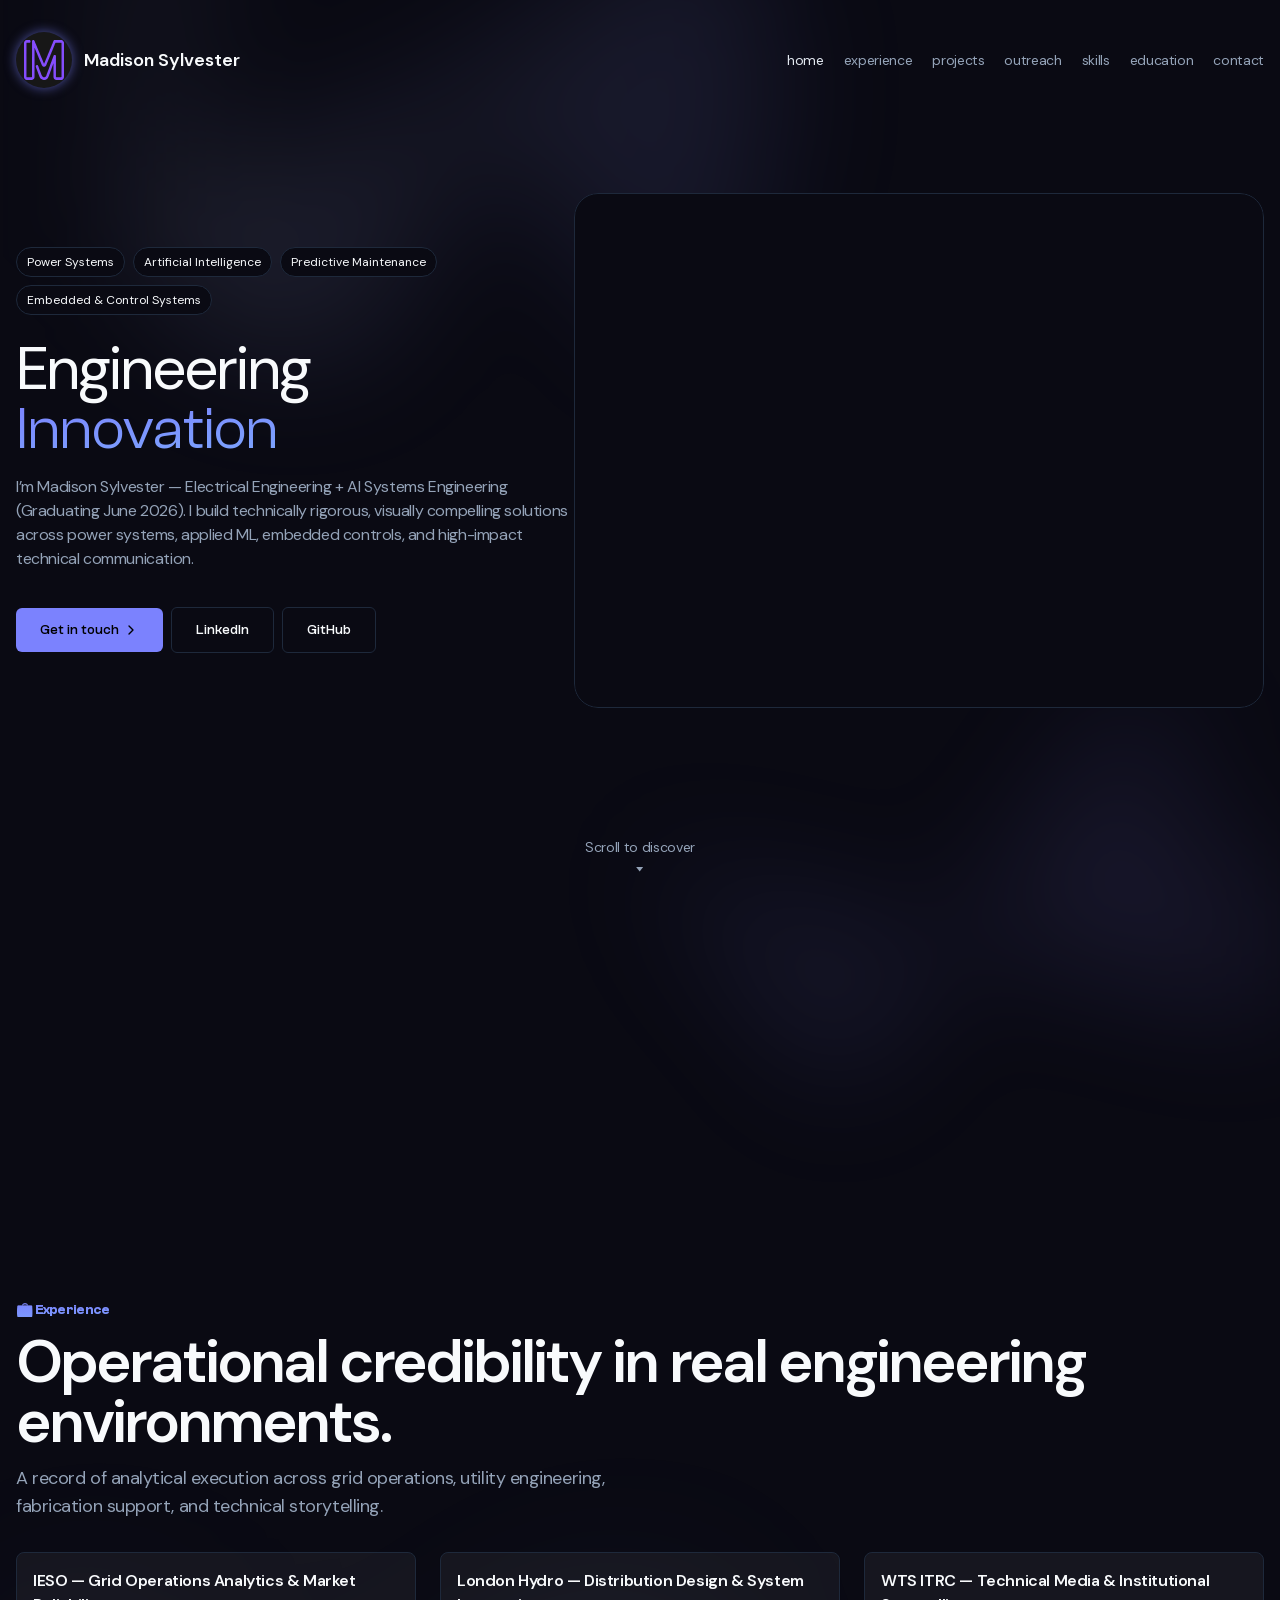
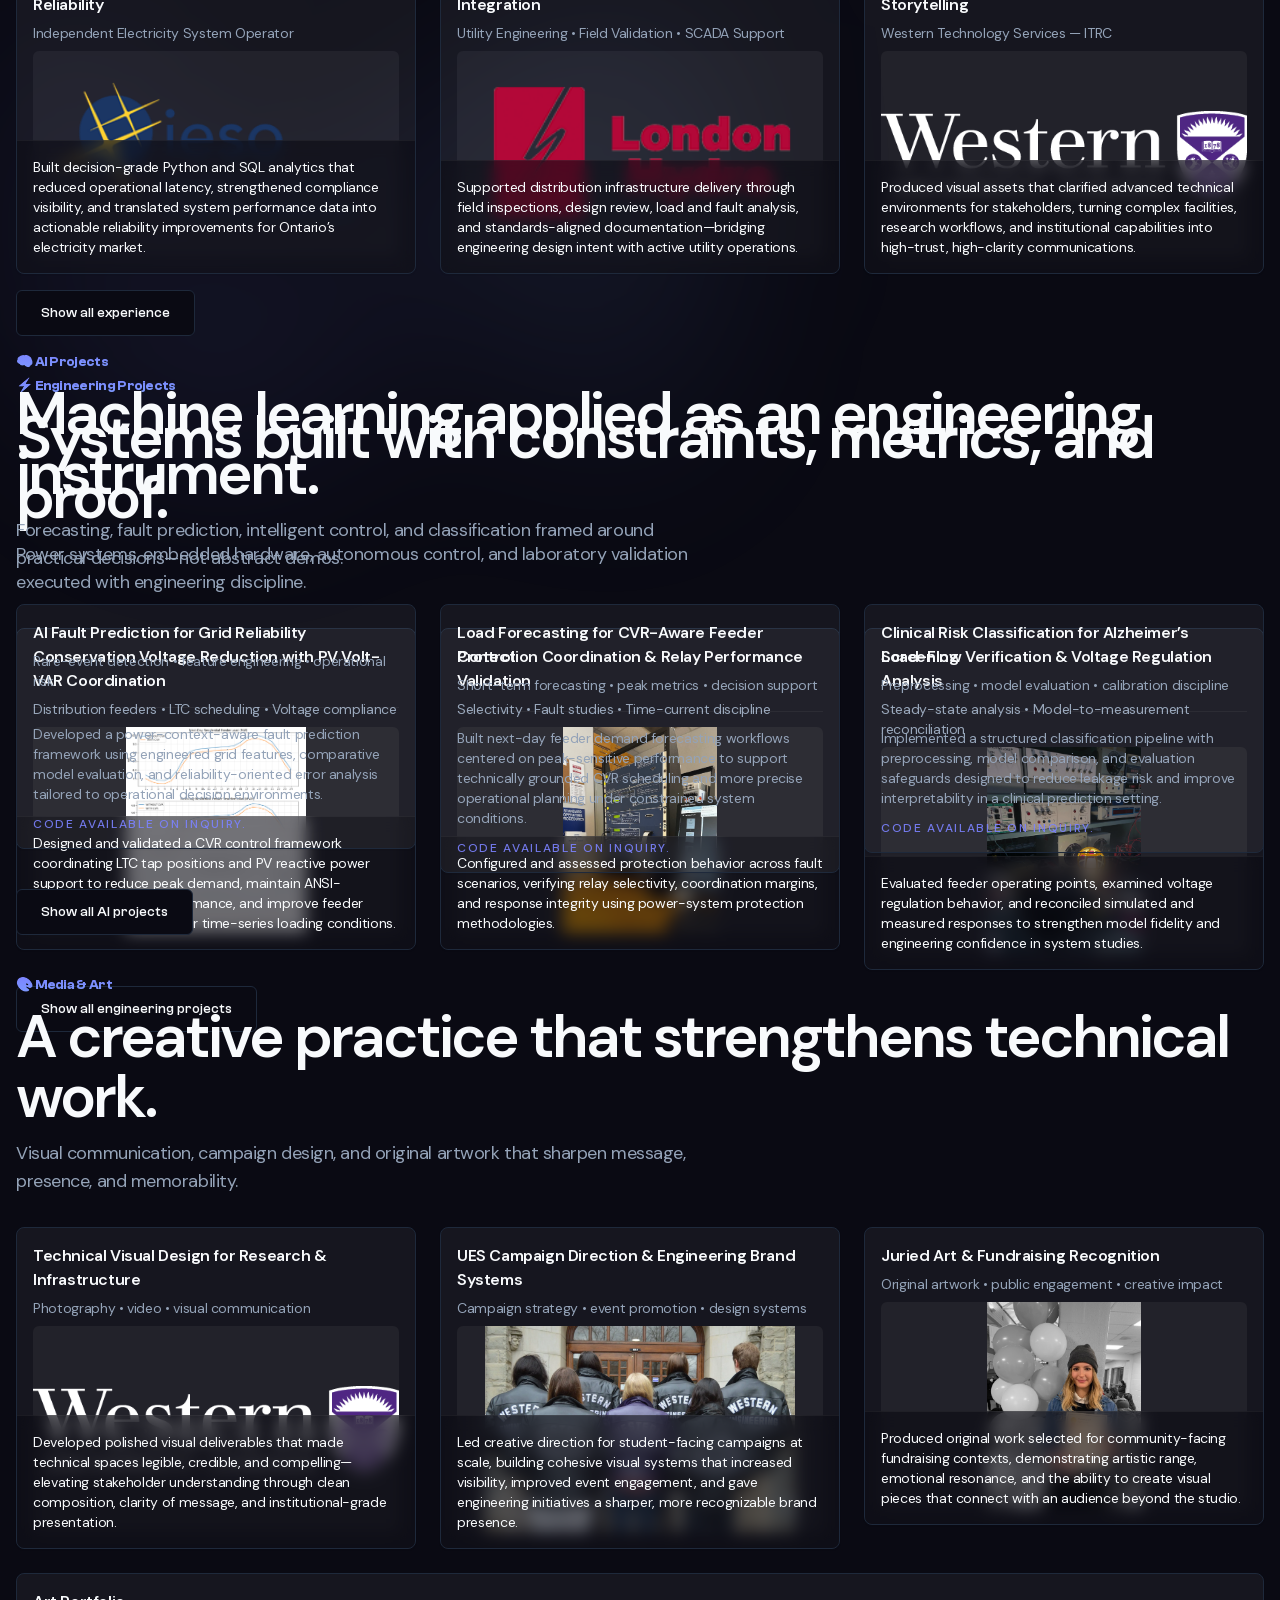
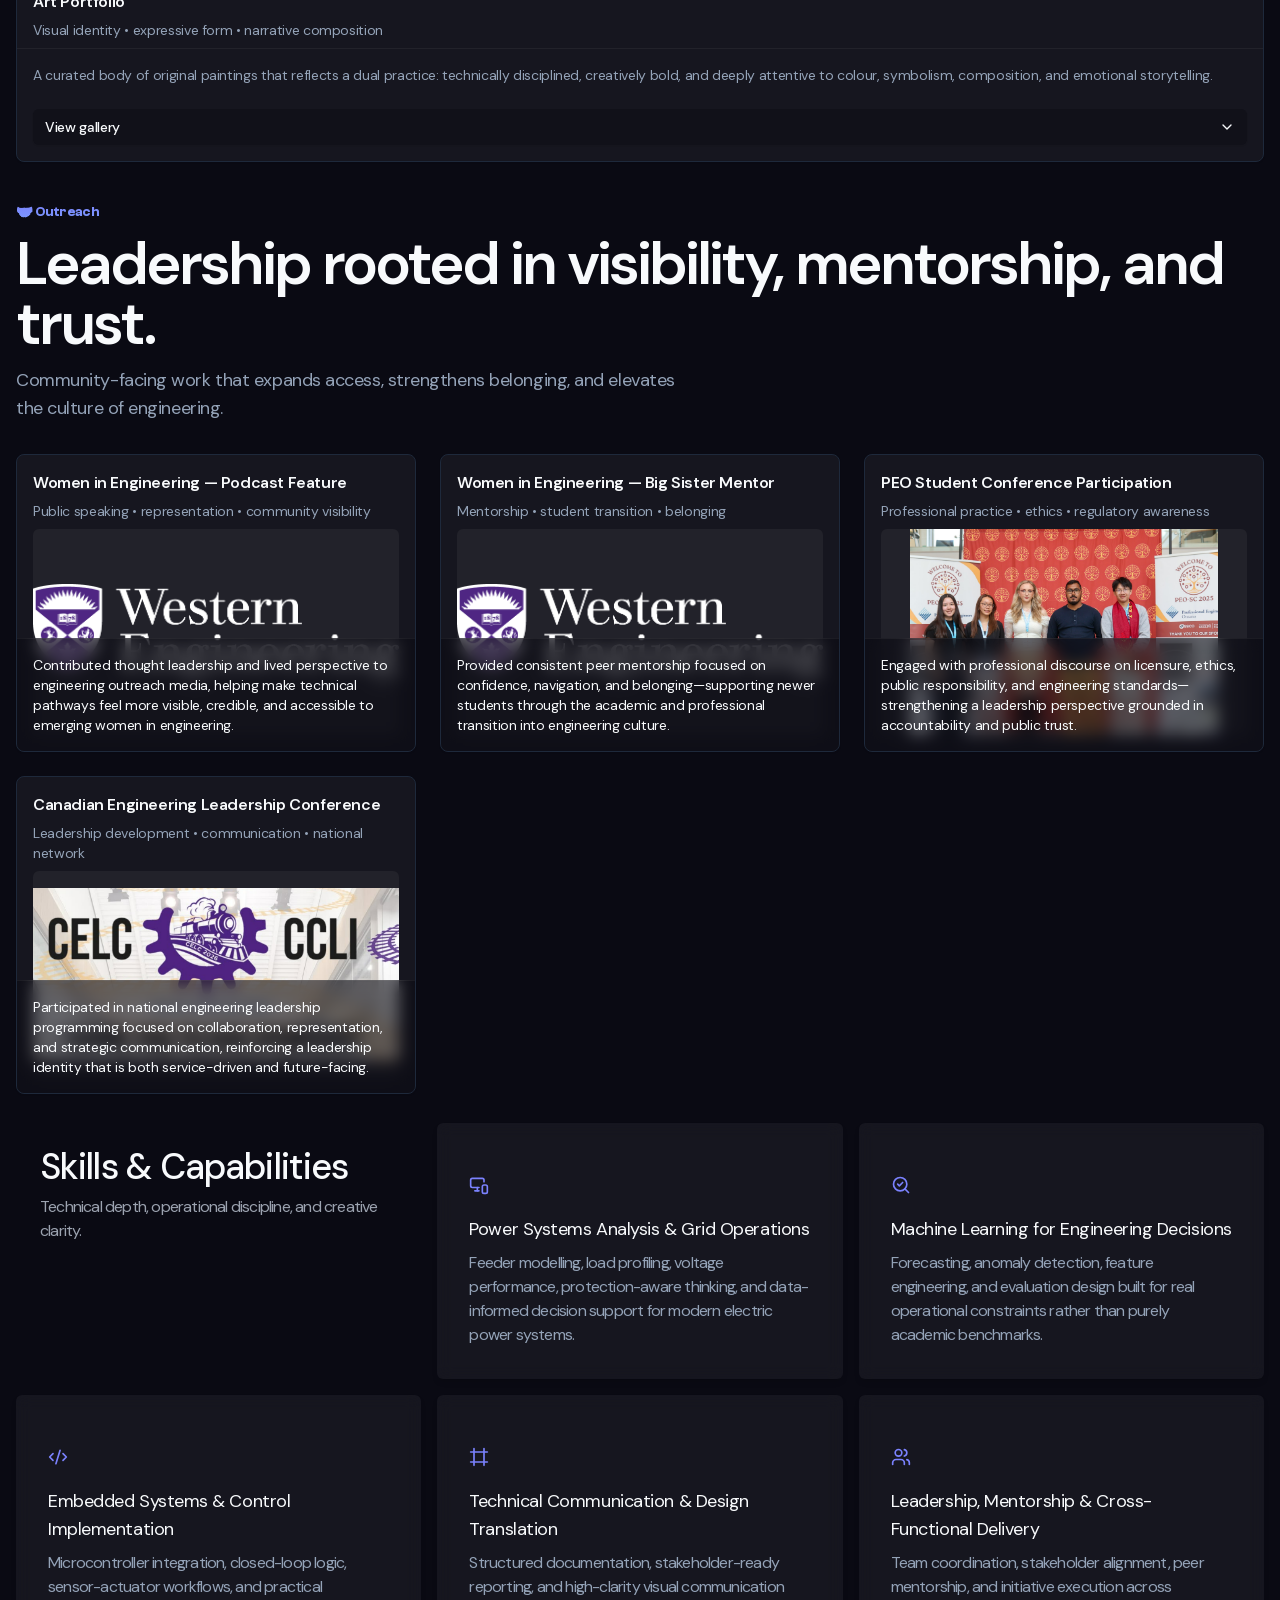
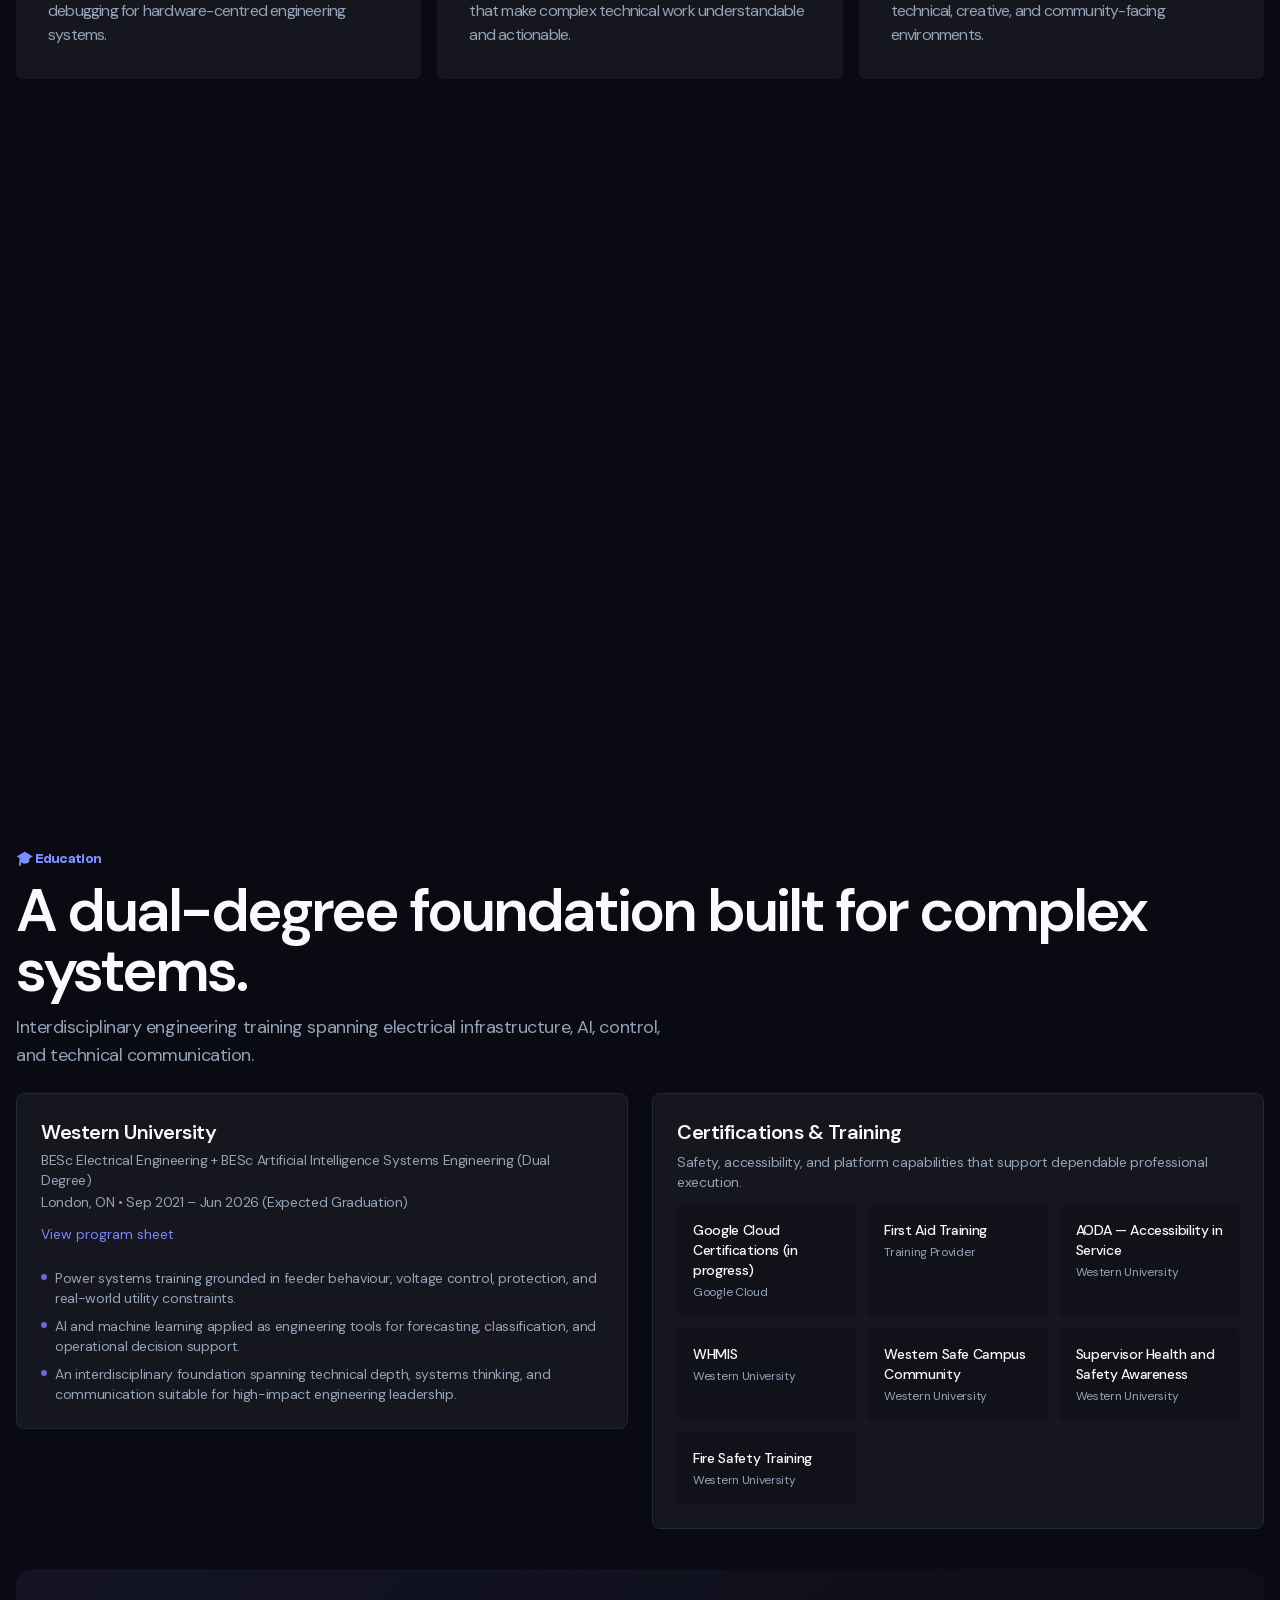
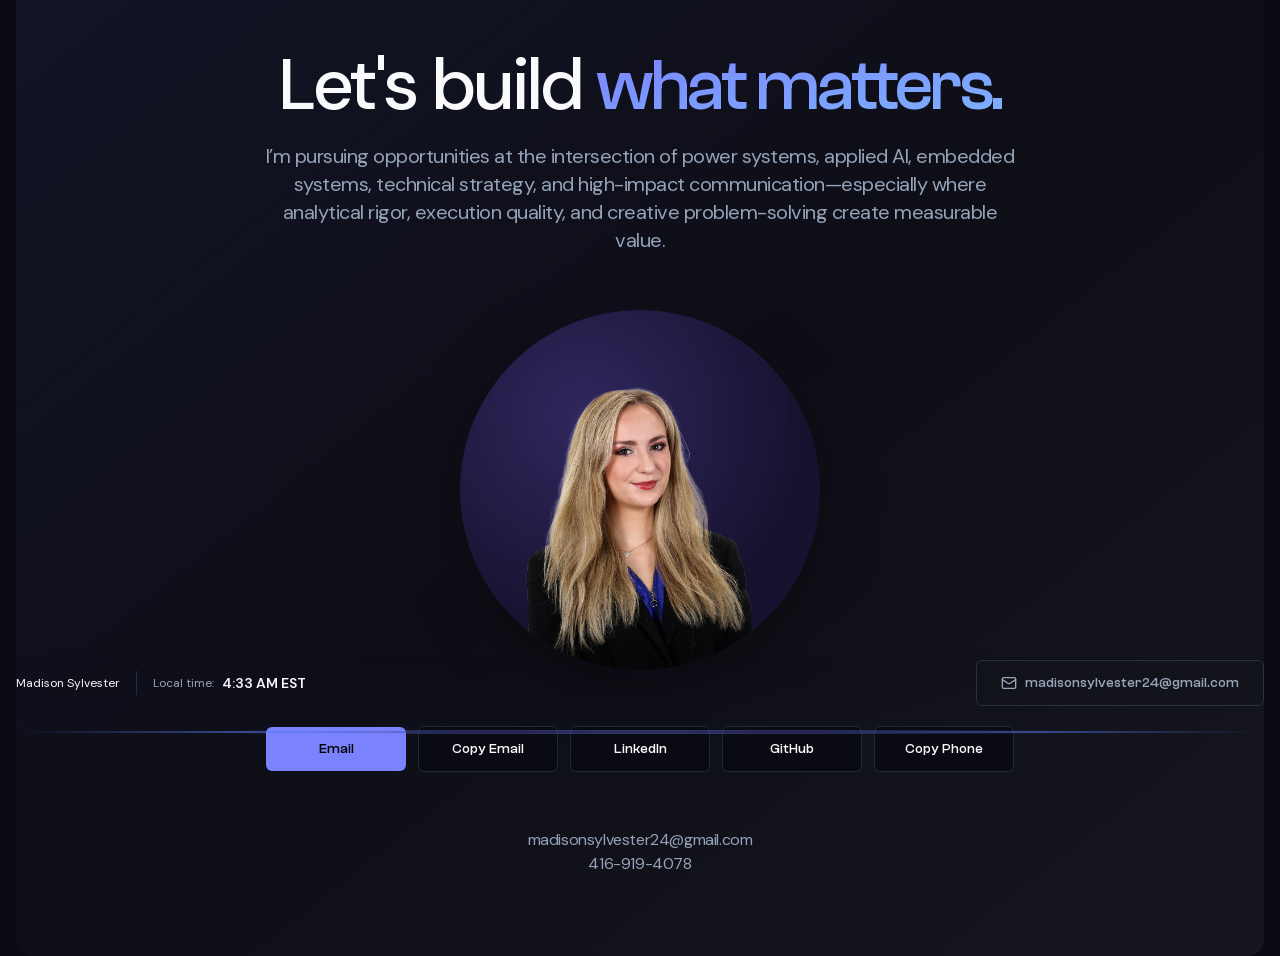
==== commit bce96028: "Updates" ====
--- a/index.html
+++ b/index.html
@@ -1 +1 @@
-<!DOCTYPE html><html><head><meta charSet="utf-8"/><meta name="viewport" content="width=device-width"/><title>Madison Sylvester | Portfolio</title><meta name="robots" content="follow, index"/><meta name="theme-color" content="#7B82FE"/><meta name="description" content="Electrical Engineering + AI Systems Engineering (Graduating June 2026). Power systems, applied ML, embedded controls, and high-impact technical communication."/><link rel="canonical" href="https://msylves6.github.io"/><link rel="icon" href="/assets/BigAssM.svg" type="image/svg+xml"/><link rel="alternate icon" href="/favicon.ico"/><link rel="icon" type="image/png" sizes="32x32" href="/favicon-32x32.png"/><link rel="icon" type="image/png" sizes="16x16" href="/favicon-16x16.png"/><link rel="apple-touch-icon" sizes="180x180" href="/apple-touch-icon.png"/><meta property="og:type" content="website"/><meta property="og:url" content="https://msylves6.github.io"/><meta property="og:site_name" content="Madison Sylvester"/><meta property="og:title" content="Madison Sylvester | Portfolio"/><meta property="og:description" content="Electrical Engineering + AI Systems Engineering (Graduating June 2026). Power systems, applied ML, embedded controls, and high-impact technical communication."/><meta property="og:image" content="https://msylves6.github.io/assets/ProfessionalHeadshot.png"/><meta property="og:image:secure_url" content="https://msylves6.github.io/assets/ProfessionalHeadshot.png"/><meta property="og:image:alt" content="Madison Sylvester Portfolio"/><meta name="twitter:card" content="summary_large_image"/><meta name="twitter:title" content="Madison Sylvester | Portfolio"/><meta name="twitter:description" content="Electrical Engineering + AI Systems Engineering (Graduating June 2026). Power systems, applied ML, embedded controls, and high-impact technical communication."/><meta name="twitter:image" content="https://msylves6.github.io/assets/ProfessionalHeadshot.png"/><link rel="preload" href="/assets/BigAssM.svg" as="image" fetchpriority="high"/><link rel="preload" href="/assets/ProfessionalHeadshot.png" as="image" fetchpriority="high"/><meta name="next-head-count" content="26"/><link rel="preload" href="/_next/static/media/13971731025ec697-s.p.woff2" as="font" type="font/woff2" crossorigin="anonymous" data-next-font="size-adjust"/><link rel="preload" href="/_next/static/css/832db33d90af4b2e.css" as="style"/><link rel="stylesheet" href="/_next/static/css/832db33d90af4b2e.css" data-n-g=""/><link rel="preload" href="/_next/static/css/31c5b3b9330e85be.css" as="style"/><link rel="stylesheet" href="/_next/static/css/31c5b3b9330e85be.css" data-n-p=""/><noscript data-n-css=""></noscript><script defer="" nomodule="" src="/_next/static/chunks/polyfills-42372ed130431b0a.js"></script><script src="/_next/static/chunks/webpack-3bc9045808e1ba36.js" defer=""></script><script src="/_next/static/chunks/framework-49c6cecf1f6d5795.js" defer=""></script><script src="/_next/static/chunks/main-f4701d23e362eb77.js" defer=""></script><script src="/_next/static/chunks/pages/_app-d93ce20122092516.js" defer=""></script><script src="/_next/static/chunks/ee9ce975-e357a86298b555a6.js" defer=""></script><script src="/_next/static/chunks/310-dabd034ce02c1a00.js" defer=""></script><script src="/_next/static/chunks/pages/index-2238363324551a02.js" defer=""></script><script src="/_next/static/KWhsfNUacr7_LLb6UrN1l/_buildManifest.js" defer=""></script><script src="/_next/static/KWhsfNUacr7_LLb6UrN1l/_ssgManifest.js" defer=""></script></head><body><div id="__next"><div lang="en" class="__className_0d7163"><nav class="Container_nav__YF_KX bg-transparent"><a class="flex items-center space-x-3" href="/"><div class="flex h-14 w-14 items-center justify-center overflow-hidden rounded-full bg-neutral-900 shadow-[0_0_12px_rgba(123,130,254,0.6)]"><img alt="Madison Sylvester Logo" fetchpriority="high" width="40" height="40" decoding="async" data-nimg="1" class="h-10 w-10" style="color:transparent" src="/assets/BigAssM.svg"/></div><span class="text-lg font-semibold">Madison Sylvester</span></a><ul class="Container_desktop-nav__zmBLV"><li class="text-base" style="opacity:0"><a href="#home" class="nav-active nav-link">Home</a></li><li class="text-base" style="opacity:0"><a href="#experience" class="nav-link">Experience</a></li><li class="text-base" style="opacity:0"><a href="#projects" class="nav-link">Projects</a></li><li class="text-base" style="opacity:0"><a href="#outreach" class="nav-link">Outreach</a></li><li class="text-base" style="opacity:0"><a href="#services" class="nav-link">Skills</a></li><li class="text-base" style="opacity:0"><a href="#education" class="nav-link">Education</a></li><li class="text-base" style="opacity:0"><a href="#contact" class="nav-link">Contact</a></li></ul></nav><div class="Container_introduction__ucPw0" style="top:0px"></div><main class="container"><div><div class="absolute -top-40 right-0 -z-10 transform-gpu overflow-hidden blur-3xl sm:-top-80"><svg class="relative left-[calc(50%-11rem)] -z-10 h-[21.1875rem] max-w-none -translate-x-1/2 rotate-[30deg] sm:left-[calc(50%-30rem)] sm:h-[42.375rem]" viewBox="0 0 1155 678"><path fill="url(#45de2b6b-92d5-4d68-a6a0-9b9b2abad533)" fill-opacity=".1" d="M317.219 518.975L203.852 678 0 438.341l317.219 80.634 204.172-286.402c1.307 132.337 45.083 346.658 209.733 145.248C936.936 126.058 882.053-94.234 1031.02 41.331c119.18 108.451 130.68 295.337 121.53 375.223L855 299l21.173 362.054-558.954-142.079z"></path><defs><linearGradient id="45de2b6b-92d5-4d68-a6a0-9b9b2abad533" x1="1155.49" x2="-78.208" y1=".177" y2="474.645" gradientUnits="userSpaceOnUse"><stop stop-color="#7980fe"></stop><stop offset="1" stop-color="#f0fff7"></stop></linearGradient></defs></svg></div><div class="absolute inset-x-0 top-[calc(100%-13rem)] -z-10 transform-gpu overflow-hidden blur-3xl sm:top-[calc(100%-30rem)]"><svg class="relative left-[calc(50%+3rem)] h-[21.1875rem] max-w-none -translate-x-1/2 sm:left-[calc(50%+36rem)] sm:h-[42.375rem]" viewBox="0 0 1155 678"><path fill="url(#ecb5b0c9-546c-4772-8c71-4d3f06d544bc)" fill-opacity=".1" d="M317.219 518.975L203.852 678 0 438.341l317.219 80.634 204.172-286.402c1.307 132.337 45.083 346.658 209.733 145.248C936.936 126.058 882.053-94.234 1031.02 41.331c119.18 108.451 130.68 295.337 121.53 375.223L855 299l21.173 362.054-558.954-142.079z"></path><defs><linearGradient id="ecb5b0c9-546c-4772-8c71-4d3f06d544bc" x1="1155.49" x2="-78.208" y1=".177" y2="474.645" gradientUnits="userSpaceOnUse"><stop stop-color="#9A70FF"></stop><stop offset="1" stop-color="#838aff"></stop></linearGradient></defs></svg></div><section id="home" data-scroll-section="true" class="mt-24 flex w-full flex-col items-center xl:mt-0 xl:min-h-screen xl:flex-row xl:justify-between"><div class="Home_intro__YsXuU"><div data-scroll="true" data-scroll-direction="horizontal" data-scroll-speed=".09" class="flex flex-row flex-wrap items-center gap-2"><span class="Home_pill__EMh1L">Power Systems</span><span class="Home_pill__EMh1L">Artificial Intelligence</span><span class="Home_pill__EMh1L">Predictive Maintenance</span><span class="Home_pill__EMh1L">Embedded &amp; Control Systems</span></div><div><h1 data-scroll="true" data-scroll-enable-touch-speed="true" data-scroll-speed=".06" data-scroll-direction="horizontal" class="leading-[0.95]"><span class="block text-6xl tracking-tighter text-foreground 2xl:text-8xl">Engineering</span><span class="block clash-grotesk text-gradient text-6xl 2xl:text-8xl">Innovation</span></h1><p data-scroll="true" data-scroll-enable-touch-speed="true" data-scroll-speed=".06" class="mt-4 max-w-xl tracking-tight text-muted-foreground 2xl:text-xl">I’m Madison Sylvester — Electrical Engineering + AI Systems Engineering (Graduating June 2026). I build technically rigorous, visually compelling solutions across power systems, applied ML, embedded controls, and high-impact technical communication.</p></div><span data-scroll="true" data-scroll-enable-touch-speed="true" data-scroll-speed=".06" class="flex flex-row flex-wrap items-center gap-2 pt-5"><a href="mailto:madisonsylvester24@gmail.com"><button class="clash-grotesk inline-flex items-center justify-center whitespace-nowrap rounded-md text-sm font-medium ring-offset-background transition-colors focus-visible:outline-none focus-visible:ring-2 focus-visible:ring-ring focus-visible:ring-offset-2 disabled:pointer-events-none disabled:opacity-50 bg-primary text-primary-foreground hover:bg-primary/90 px-6 py-3">Get in touch <svg xmlns="http://www.w3.org/2000/svg" width="24" height="24" viewBox="0 0 24 24" fill="none" stroke="currentColor" stroke-width="2" stroke-linecap="round" stroke-linejoin="round" class="lucide lucide-chevron-right ml-1 h-4 w-4"><path d="m9 18 6-6-6-6"></path></svg></button></a><a target="_blank" rel="noreferrer" href="https://www.linkedin.com/in/madison-sylvester24"><button class="clash-grotesk inline-flex items-center justify-center whitespace-nowrap rounded-md text-sm font-medium ring-offset-background transition-colors focus-visible:outline-none focus-visible:ring-2 focus-visible:ring-ring focus-visible:ring-offset-2 disabled:pointer-events-none disabled:opacity-50 border border-input bg-background hover:bg-accent hover:text-accent-foreground px-6 py-3">LinkedIn</button></a><a target="_blank" rel="noreferrer" href="https://github.com/msylves6"><button class="clash-grotesk inline-flex items-center justify-center whitespace-nowrap rounded-md text-sm font-medium ring-offset-background transition-colors focus-visible:outline-none focus-visible:ring-2 focus-visible:ring-ring focus-visible:ring-offset-2 disabled:pointer-events-none disabled:opacity-50 border border-input bg-background hover:bg-accent hover:text-accent-foreground px-6 py-3">GitHub</button></a></span><div class="Home_scroll__QIZoY">Scroll to discover <svg width="15" height="15" viewBox="0 0 15 15" fill="none" xmlns="http://www.w3.org/2000/svg" class="mt-1 animate-bounce"><path d="M4 6H11L7.5 10.5L4 6Z" fill="currentColor"></path></svg></div></div><div data-scroll="true" data-scroll-speed="-0.01" id="Home_canvas-container__gHnzG" class="relative mt-8 flex h-full w-full items-end justify-start xl:mt-0"><video src="/assets/NetworkCircuits.mp4" autoplay="" loop="" muted="" playsinline="" class="h-full w-full max-w-[900px] rounded-2xl object-cover"></video></div></section><section id="experience" data-scroll-section="true"><div data-scroll="true" data-scroll-speed=".4" class="my-8 xl:my-10"><div class="flex flex-col gap-2"><span class="text-gradient clash-grotesk text-sm font-semibold tracking-tighter">💼 Experience</span><h2 class="mt-1 text-4xl font-semibold tracking-tighter xl:text-6xl">Operational credibility in real engineering environments.</h2><p class="mt-1 max-w-2xl text-base tracking-tight text-muted-foreground xl:text-lg">A record of analytical execution across grid operations, utility engineering, fabrication support, and technical storytelling.</p></div><div class="mt-8 grid gap-6 sm:grid-cols-2 xl:grid-cols-3"><div class="" style="opacity:0;transform:translateY(40px) scale(0.96) translateZ(0)"><a href="https://www.ieso.ca/" target="_blank" rel="noreferrer"><div class="rounded-lg border text-card-foreground shadow-sm relative overflow-hidden bg-white/5" data-tilt-card="true"><div class="flex flex-col space-y-1.5 p-4 pb-2"><h3 class="text-base font-semibold tracking-tight">IESO — Grid Operations Analytics &amp; Market Reliability</h3><div class="text-sm tracking-tight text-muted-foreground">Independent Electricity System Operator</div></div><div class="px-4 pb-4"><div class="relative aspect-video w-full overflow-hidden rounded-md bg-white/5"><img alt="IESO — Grid Operations Analytics &amp; Market Reliability" loading="lazy" decoding="async" data-nimg="fill" class="object-contain" style="position:absolute;height:100%;width:100%;left:0;top:0;right:0;bottom:0;color:transparent" src="/assets/Ieso-logo-lrg.png"/></div></div><div class="absolute bottom-0 w-full bg-background/60 backdrop-blur"><div class="border-t border-white/5 p-4 text-sm tracking-tight">Built decision-grade Python and SQL analytics that reduced operational latency, strengthened compliance visibility, and translated system performance data into actionable reliability improvements for Ontario’s electricity market.</div></div></div></a></div><div class="" style="opacity:0;transform:translateY(40px) scale(0.96) translateZ(0)"><a href="https://www.londonhydro.com/" target="_blank" rel="noreferrer"><div class="rounded-lg border text-card-foreground shadow-sm relative overflow-hidden bg-white/5" data-tilt-card="true"><div class="flex flex-col space-y-1.5 p-4 pb-2"><h3 class="text-base font-semibold tracking-tight">London Hydro — Distribution Design &amp; System Integration</h3><div class="text-sm tracking-tight text-muted-foreground">Utility Engineering • Field Validation • SCADA Support</div></div><div class="px-4 pb-4"><div class="relative aspect-video w-full overflow-hidden rounded-md bg-white/5"><img alt="London Hydro — Distribution Design &amp; System Integration" loading="lazy" decoding="async" data-nimg="fill" class="object-contain" style="position:absolute;height:100%;width:100%;left:0;top:0;right:0;bottom:0;color:transparent" src="/assets/london-hydro-logo.png"/></div></div><div class="absolute bottom-0 w-full bg-background/60 backdrop-blur"><div class="border-t border-white/5 p-4 text-sm tracking-tight">Supported distribution infrastructure delivery through field inspections, design review, load and fault analysis, and standards-aligned documentation—bridging engineering design intent with active utility operations.</div></div></div></a></div><div class="" style="opacity:0;transform:translateY(40px) scale(0.96) translateZ(0)"><a href="https://itrc.uwo.ca/index.html" target="_blank" rel="noreferrer"><div class="rounded-lg border text-card-foreground shadow-sm relative overflow-hidden bg-white/5" data-tilt-card="true"><div class="flex flex-col space-y-1.5 p-4 pb-2"><h3 class="text-base font-semibold tracking-tight">WTS ITRC — Technical Media &amp; Institutional Storytelling</h3><div class="text-sm tracking-tight text-muted-foreground">Western Technology Services — ITRC</div></div><div class="px-4 pb-4"><div class="relative aspect-video w-full overflow-hidden rounded-md bg-white/5"><img alt="WTS ITRC — Technical Media &amp; Institutional Storytelling" loading="lazy" decoding="async" data-nimg="fill" class="object-contain" style="position:absolute;height:100%;width:100%;left:0;top:0;right:0;bottom:0;color:transparent" src="/assets/WesternUniversity.png"/></div></div><div class="absolute bottom-0 w-full bg-background/60 backdrop-blur"><div class="border-t border-white/5 p-4 text-sm tracking-tight">Produced visual assets that clarified advanced technical environments for stakeholders, turning complex facilities, research workflows, and institutional capabilities into high-trust, high-clarity communications.</div></div></div></a></div></div><div class="mt-4"><button class="clash-grotesk inline-flex items-center justify-center whitespace-nowrap rounded-md text-sm font-medium ring-offset-background transition-colors focus-visible:outline-none focus-visible:ring-2 focus-visible:ring-ring focus-visible:ring-offset-2 disabled:pointer-events-none disabled:opacity-50 border border-input bg-background hover:bg-accent hover:text-accent-foreground px-6 py-3">Show all experience</button></div></div></section><section id="projects" data-scroll-section="true"><div class="relative isolate -z-10"><div class="absolute inset-x-0 -top-40 transform-gpu overflow-hidden blur-[100px] sm:-top-80 lg:-top-60" aria-hidden="true"><div class="relative left-[calc(50%-11rem)] aspect-[1155/678] w-[36.125rem] -translate-x-1/2 rotate-[30deg] bg-gradient-to-tr from-primary via-primary to-secondary opacity-10 sm:left-[calc(50%-30rem)] sm:w-[72.1875rem]" style="clip-path:polygon(74.1% 44.1%, 100% 61.6%, 97.5% 26.9%, 85.5% 0.1%, 80.7% 2%, 72.5% 32.5%, 60.2% 62.4%, 52.4% 68.1%, 47.5% 58.3%, 45.2% 34.5%, 27.5% 76.7%, 0.1% 64.9%, 17.9% 100%, 27.6% 76.8%, 76.1% 97.7%, 74.1% 44.1%)"></div></div></div><div data-scroll="true" data-scroll-speed=".4" class="my-8 xl:my-10"><div class="flex flex-col gap-2"><span class="text-gradient clash-grotesk text-sm font-semibold tracking-tighter">⚡ Engineering Projects</span><h2 class="mt-1 text-4xl font-semibold tracking-tighter xl:text-6xl">Systems built with constraints, metrics, and proof.</h2><p class="mt-1 max-w-2xl text-base tracking-tight text-muted-foreground xl:text-lg">Power systems, embedded hardware, autonomous control, and laboratory validation executed with engineering discipline.</p></div><div class="mt-8 grid gap-6 sm:grid-cols-2 xl:grid-cols-3"><div class="" style="opacity:0;transform:translateY(40px) scale(0.96) translateZ(0)"><div class="rounded-lg border text-card-foreground shadow-sm relative overflow-hidden bg-white/5" data-tilt-card="true"><div class="flex flex-col space-y-1.5 p-4 pb-2"><h3 class="text-base font-semibold tracking-tight">Conservation Voltage Reduction with PV Volt-VAR Coordination</h3><div class="text-sm tracking-tight text-muted-foreground">Distribution feeders • LTC scheduling • Voltage compliance</div></div><div class="px-4 pb-4"><div class="relative aspect-video w-full overflow-hidden rounded-md bg-white/5"><img alt="Conservation Voltage Reduction with PV Volt-VAR Coordination" loading="lazy" decoding="async" data-nimg="fill" class="object-contain" style="position:absolute;height:100%;width:100%;left:0;top:0;right:0;bottom:0;color:transparent" src="/assets/CVR REDUC.png"/></div></div><div class="absolute bottom-0 w-full bg-background/60 backdrop-blur"><div class="border-t border-white/5 p-4 text-sm tracking-tight">Designed and validated a CVR control framework coordinating LTC tap positions and PV reactive power support to reduce peak demand, maintain ANSI-compliant voltage performance, and improve feeder operating efficiency under time-series loading conditions.</div></div></div></div><div class="" style="opacity:0;transform:translateY(40px) scale(0.96) translateZ(0)"><div class="rounded-lg border text-card-foreground shadow-sm relative overflow-hidden bg-white/5" data-tilt-card="true"><div class="flex flex-col space-y-1.5 p-4 pb-2"><h3 class="text-base font-semibold tracking-tight">Protection Coordination &amp; Relay Performance Validation</h3><div class="text-sm tracking-tight text-muted-foreground">Selectivity • Fault studies • Time-current discipline</div></div><div class="px-4 pb-4"><div class="relative aspect-video w-full overflow-hidden rounded-md bg-white/5"><img alt="Protection Coordination &amp; Relay Performance Validation" loading="lazy" decoding="async" data-nimg="fill" class="object-contain" style="position:absolute;height:100%;width:100%;left:0;top:0;right:0;bottom:0;color:transparent" src="/assets/PowerSystemsProtectionLab.JPEG"/></div></div><div class="absolute bottom-0 w-full bg-background/60 backdrop-blur"><div class="border-t border-white/5 p-4 text-sm tracking-tight">Configured and assessed protection behavior across fault scenarios, verifying relay selectivity, coordination margins, and response integrity using power-system protection methodologies.</div></div></div></div><div class="" style="opacity:0;transform:translateY(40px) scale(0.96) translateZ(0)"><div class="rounded-lg border text-card-foreground shadow-sm relative overflow-hidden bg-white/5" data-tilt-card="true"><div class="flex flex-col space-y-1.5 p-4 pb-2"><h3 class="text-base font-semibold tracking-tight">Load-Flow Verification &amp; Voltage Regulation Analysis</h3><div class="text-sm tracking-tight text-muted-foreground">Steady-state analysis • Model-to-measurement reconciliation</div></div><div class="px-4 pb-4"><div class="relative aspect-video w-full overflow-hidden rounded-md bg-white/5"><img alt="Load-Flow Verification &amp; Voltage Regulation Analysis" loading="lazy" decoding="async" data-nimg="fill" class="object-contain" style="position:absolute;height:100%;width:100%;left:0;top:0;right:0;bottom:0;color:transparent" src="/assets/PowerSystemsLab.jpg"/></div></div><div class="absolute bottom-0 w-full bg-background/60 backdrop-blur"><div class="border-t border-white/5 p-4 text-sm tracking-tight">Evaluated feeder operating points, examined voltage regulation behavior, and reconciled simulated and measured responses to strengthen model fidelity and engineering confidence in system studies.</div></div></div></div></div><div class="mt-4"><button class="clash-grotesk inline-flex items-center justify-center whitespace-nowrap rounded-md text-sm font-medium ring-offset-background transition-colors focus-visible:outline-none focus-visible:ring-2 focus-visible:ring-ring focus-visible:ring-offset-2 disabled:pointer-events-none disabled:opacity-50 border border-input bg-background hover:bg-accent hover:text-accent-foreground px-6 py-3">Show all engineering projects</button></div></div></section><section id="ai" data-scroll-section="true"><div data-scroll="true" data-scroll-speed=".4" class="my-8 xl:my-10"><div class="flex flex-col gap-2"><span class="text-gradient clash-grotesk text-sm font-semibold tracking-tighter">🧠 AI Projects</span><h2 class="mt-1 text-4xl font-semibold tracking-tighter xl:text-6xl">Machine learning applied as an engineering instrument.</h2><p class="mt-1 max-w-2xl text-base tracking-tight text-muted-foreground xl:text-lg">Forecasting, fault prediction, intelligent control, and classification framed around practical decisions—not abstract demos.</p></div><div class="mt-8 grid gap-6 sm:grid-cols-2 xl:grid-cols-3"><div class="" style="opacity:0;transform:translateY(40px) scale(0.96) translateZ(0)"><div class="rounded-lg border text-card-foreground shadow-sm relative overflow-hidden bg-white/5" data-tilt-card="true"><div class="flex flex-col space-y-1.5 p-4 pb-2"><h3 class="text-base font-semibold tracking-tight">AI Fault Prediction for Grid Reliability</h3><div class="text-sm tracking-tight text-muted-foreground">Rare-event detection • feature engineering • operational risk</div></div><div class="p-4 pt-2"><div class="border-t border-white/5 pt-4 text-sm tracking-tight text-muted-foreground"><p>Developed a power-context-aware fault prediction framework using engineered grid features, comparative model evaluation, and reliability-oriented error analysis tailored to operational decision environments.</p><p class="mt-3 text-xs font-medium uppercase tracking-[0.14em] text-primary/90">Code available on inquiry.</p></div></div></div></div><div class="" style="opacity:0;transform:translateY(40px) scale(0.96) translateZ(0)"><div class="rounded-lg border text-card-foreground shadow-sm relative overflow-hidden bg-white/5" data-tilt-card="true"><div class="flex flex-col space-y-1.5 p-4 pb-2"><h3 class="text-base font-semibold tracking-tight">Load Forecasting for CVR-Aware Feeder Control</h3><div class="text-sm tracking-tight text-muted-foreground">Short-term forecasting • peak metrics • decision support</div></div><div class="p-4 pt-2"><div class="border-t border-white/5 pt-4 text-sm tracking-tight text-muted-foreground"><p>Built next-day feeder demand forecasting workflows centered on peak-sensitive performance to support technically grounded CVR scheduling and more precise operational planning under constrained system conditions.</p><p class="mt-3 text-xs font-medium uppercase tracking-[0.14em] text-primary/90">Code available on inquiry.</p></div></div></div></div><div class="" style="opacity:0;transform:translateY(40px) scale(0.96) translateZ(0)"><div class="rounded-lg border text-card-foreground shadow-sm relative overflow-hidden bg-white/5" data-tilt-card="true"><div class="flex flex-col space-y-1.5 p-4 pb-2"><h3 class="text-base font-semibold tracking-tight">Clinical Risk Classification for Alzheimer’s Screening</h3><div class="text-sm tracking-tight text-muted-foreground">Preprocessing • model evaluation • calibration discipline</div></div><div class="p-4 pt-2"><div class="border-t border-white/5 pt-4 text-sm tracking-tight text-muted-foreground"><p>Implemented a structured classification pipeline with preprocessing, model comparison, and evaluation safeguards designed to reduce leakage risk and improve interpretability in a clinical prediction setting.</p><p class="mt-3 text-xs font-medium uppercase tracking-[0.14em] text-primary/90">Code available on inquiry.</p></div></div></div></div></div><div class="mt-4"><button class="clash-grotesk inline-flex items-center justify-center whitespace-nowrap rounded-md text-sm font-medium ring-offset-background transition-colors focus-visible:outline-none focus-visible:ring-2 focus-visible:ring-ring focus-visible:ring-offset-2 disabled:pointer-events-none disabled:opacity-50 border border-input bg-background hover:bg-accent hover:text-accent-foreground px-6 py-3">Show all AI projects</button></div></div></section><section id="media" data-scroll-section="true"><div data-scroll="true" data-scroll-speed=".4" class="my-8 xl:my-10"><div class="flex flex-col gap-2"><span class="text-gradient clash-grotesk text-sm font-semibold tracking-tighter">🎨 Media &amp; Art</span><h2 class="mt-1 text-4xl font-semibold tracking-tighter xl:text-6xl">A creative practice that strengthens technical work.</h2><p class="mt-1 max-w-2xl text-base tracking-tight text-muted-foreground xl:text-lg">Visual communication, campaign design, and original artwork that sharpen message, presence, and memorability.</p></div><div class="mt-8 grid gap-6 sm:grid-cols-2 xl:grid-cols-3"><div class="" style="opacity:0;transform:translateY(40px) scale(0.96) translateZ(0)"><div class="rounded-lg border text-card-foreground shadow-sm relative overflow-hidden bg-white/5" data-tilt-card="true"><div class="flex flex-col space-y-1.5 p-4 pb-2"><h3 class="text-base font-semibold tracking-tight">Technical Visual Design for Research &amp; Infrastructure</h3><div class="text-sm tracking-tight text-muted-foreground">Photography • video • visual communication</div></div><div class="px-4 pb-4"><div class="relative aspect-video w-full overflow-hidden rounded-md bg-white/5"><img alt="Technical Visual Design for Research &amp; Infrastructure" loading="lazy" decoding="async" data-nimg="fill" class="object-contain" style="position:absolute;height:100%;width:100%;left:0;top:0;right:0;bottom:0;color:transparent" src="/assets/WesternUniversity.png"/></div></div><div class="absolute bottom-0 w-full bg-background/60 backdrop-blur"><div class="border-t border-white/5 p-4 text-sm tracking-tight">Developed polished visual deliverables that made technical spaces legible, credible, and compelling—elevating stakeholder understanding through clean composition, clarity of message, and institutional-grade presentation.</div></div></div></div><div class="" style="opacity:0;transform:translateY(40px) scale(0.96) translateZ(0)"><div class="rounded-lg border text-card-foreground shadow-sm relative overflow-hidden bg-white/5" data-tilt-card="true"><div class="flex flex-col space-y-1.5 p-4 pb-2"><h3 class="text-base font-semibold tracking-tight">UES Campaign Direction &amp; Engineering Brand Systems</h3><div class="text-sm tracking-tight text-muted-foreground">Campaign strategy • event promotion • design systems</div></div><div class="px-4 pb-4"><div class="relative aspect-video w-full overflow-hidden rounded-md bg-white/5"><img alt="UES Campaign Direction &amp; Engineering Brand Systems" loading="lazy" decoding="async" data-nimg="fill" class="object-contain" style="position:absolute;height:100%;width:100%;left:0;top:0;right:0;bottom:0;color:transparent" src="/assets/EngJackets.png"/></div></div><div class="absolute bottom-0 w-full bg-background/60 backdrop-blur"><div class="border-t border-white/5 p-4 text-sm tracking-tight">Led creative direction for student-facing campaigns at scale, building cohesive visual systems that increased visibility, improved event engagement, and gave engineering initiatives a sharper, more recognizable brand presence.</div></div></div></div><div class="" style="opacity:0;transform:translateY(40px) scale(0.96) translateZ(0)"><div class="rounded-lg border text-card-foreground shadow-sm relative overflow-hidden bg-white/5" data-tilt-card="true"><div class="flex flex-col space-y-1.5 p-4 pb-2"><h3 class="text-base font-semibold tracking-tight">Juried Art &amp; Fundraising Recognition</h3><div class="text-sm tracking-tight text-muted-foreground">Original artwork • public engagement • creative impact</div></div><div class="px-4 pb-4"><div class="relative aspect-video w-full overflow-hidden rounded-md bg-white/5"><img alt="Juried Art &amp; Fundraising Recognition" loading="lazy" decoding="async" data-nimg="fill" class="object-contain" style="position:absolute;height:100%;width:100%;left:0;top:0;right:0;bottom:0;color:transparent" src="/assets/ArtisticExcellenceAward.jpg"/></div></div><div class="absolute bottom-0 w-full bg-background/60 backdrop-blur"><div class="border-t border-white/5 p-4 text-sm tracking-tight">Produced original work selected for community-facing fundraising contexts, demonstrating artistic range, emotional resonance, and the ability to create visual pieces that connect with an audience beyond the studio.</div></div></div></div><div class="xl:col-span-3" style="opacity:0;transform:translateY(40px) scale(0.96) translateZ(0)"><div class="rounded-lg border text-card-foreground shadow-sm relative overflow-hidden bg-white/5"><div class="flex flex-col space-y-1.5 p-4 pb-2"><h3 class="text-base font-semibold tracking-tight">Art Portfolio</h3><div class="text-sm tracking-tight text-muted-foreground">Visual identity • expressive form • narrative composition</div></div><div class="p-0"><div class="border-t border-white/5 p-4 text-sm tracking-tight text-muted-foreground">A curated body of original paintings that reflects a dual practice: technically disciplined, creatively bold, and deeply attentive to colour, symbolism, composition, and emotional storytelling.</div><div class="px-4 pb-4"><button type="button" class="mt-2 flex w-full items-center justify-between rounded-md bg-background/40 px-3 py-2 text-left text-sm font-medium tracking-tight text-foreground shadow-sm transition hover:bg-background/50" aria-expanded="false" aria-controls="art-portfolio-gallery"><span>View gallery</span><svg xmlns="http://www.w3.org/2000/svg" width="24" height="24" viewBox="0 0 24 24" fill="none" stroke="currentColor" stroke-width="2" stroke-linecap="round" stroke-linejoin="round" class="lucide lucide-chevron-down h-4 w-4 transition-transform"><path d="m6 9 6 6 6-6"></path></svg></button></div></div></div></div></div></div></section><section id="outreach" data-scroll-section="true"><div data-scroll="true" data-scroll-speed=".4" class="my-8 xl:my-10"><div class="flex flex-col gap-2"><span class="text-gradient clash-grotesk text-sm font-semibold tracking-tighter">🤝 Outreach</span><h2 class="mt-1 text-4xl font-semibold tracking-tighter xl:text-6xl">Leadership rooted in visibility, mentorship, and trust.</h2><p class="mt-1 max-w-2xl text-base tracking-tight text-muted-foreground xl:text-lg">Community-facing work that expands access, strengthens belonging, and elevates the culture of engineering.</p></div><div class="mt-8 grid gap-6 sm:grid-cols-2 xl:grid-cols-3"><div class="" style="opacity:0;transform:translateY(40px) scale(0.96) translateZ(0)"><div class="rounded-lg border text-card-foreground shadow-sm relative overflow-hidden bg-white/5" data-tilt-card="true"><div class="flex flex-col space-y-1.5 p-4 pb-2"><h3 class="text-base font-semibold tracking-tight">Women in Engineering — Podcast Feature</h3><div class="text-sm tracking-tight text-muted-foreground">Public speaking • representation • community visibility</div></div><div class="px-4 pb-4"><div class="relative aspect-video w-full overflow-hidden rounded-md bg-white/5"><img alt="Women in Engineering — Podcast Feature" loading="lazy" decoding="async" data-nimg="fill" class="object-contain" style="position:absolute;height:100%;width:100%;left:0;top:0;right:0;bottom:0;color:transparent" src="/assets/Engineer_Stacked_Reversed.png"/></div></div><div class="absolute bottom-0 w-full bg-background/60 backdrop-blur"><div class="border-t border-white/5 p-4 text-sm tracking-tight">Contributed thought leadership and lived perspective to engineering outreach media, helping make technical pathways feel more visible, credible, and accessible to emerging women in engineering.</div></div></div></div><div class="" style="opacity:0;transform:translateY(40px) scale(0.96) translateZ(0)"><div class="rounded-lg border text-card-foreground shadow-sm relative overflow-hidden bg-white/5" data-tilt-card="true"><div class="flex flex-col space-y-1.5 p-4 pb-2"><h3 class="text-base font-semibold tracking-tight">Women in Engineering — Big Sister Mentor</h3><div class="text-sm tracking-tight text-muted-foreground">Mentorship • student transition • belonging</div></div><div class="px-4 pb-4"><div class="relative aspect-video w-full overflow-hidden rounded-md bg-white/5"><img alt="Women in Engineering — Big Sister Mentor" loading="lazy" decoding="async" data-nimg="fill" class="object-contain" style="position:absolute;height:100%;width:100%;left:0;top:0;right:0;bottom:0;color:transparent" src="/assets/Engineer_Stacked_Reversed.png"/></div></div><div class="absolute bottom-0 w-full bg-background/60 backdrop-blur"><div class="border-t border-white/5 p-4 text-sm tracking-tight">Provided consistent peer mentorship focused on confidence, navigation, and belonging—supporting newer students through the academic and professional transition into engineering culture.</div></div></div></div><div class="" style="opacity:0;transform:translateY(40px) scale(0.96) translateZ(0)"><div class="rounded-lg border text-card-foreground shadow-sm relative overflow-hidden bg-white/5" data-tilt-card="true"><div class="flex flex-col space-y-1.5 p-4 pb-2"><h3 class="text-base font-semibold tracking-tight">PEO Student Conference Participation</h3><div class="text-sm tracking-tight text-muted-foreground">Professional practice • ethics • regulatory awareness</div></div><div class="px-4 pb-4"><div class="relative aspect-video w-full overflow-hidden rounded-md bg-white/5"><img alt="PEO Student Conference Participation" loading="lazy" decoding="async" data-nimg="fill" class="object-contain" style="position:absolute;height:100%;width:100%;left:0;top:0;right:0;bottom:0;color:transparent" src="/assets/PEOSC.CONFERENCE.jpg"/></div></div><div class="absolute bottom-0 w-full bg-background/60 backdrop-blur"><div class="border-t border-white/5 p-4 text-sm tracking-tight">Engaged with professional discourse on licensure, ethics, public responsibility, and engineering standards—strengthening a leadership perspective grounded in accountability and public trust.</div></div></div></div><div class="" style="opacity:0;transform:translateY(40px) scale(0.96) translateZ(0)"><div class="rounded-lg border text-card-foreground shadow-sm relative overflow-hidden bg-white/5" data-tilt-card="true"><div class="flex flex-col space-y-1.5 p-4 pb-2"><h3 class="text-base font-semibold tracking-tight">Canadian Engineering Leadership Conference</h3><div class="text-sm tracking-tight text-muted-foreground">Leadership development • communication • national network</div></div><div class="px-4 pb-4"><div class="relative aspect-video w-full overflow-hidden rounded-md bg-white/5"><img alt="Canadian Engineering Leadership Conference" loading="lazy" decoding="async" data-nimg="fill" class="object-contain" style="position:absolute;height:100%;width:100%;left:0;top:0;right:0;bottom:0;color:transparent" src="/assets/celc conference.png"/></div></div><div class="absolute bottom-0 w-full bg-background/60 backdrop-blur"><div class="border-t border-white/5 p-4 text-sm tracking-tight">Participated in national engineering leadership programming focused on collaboration, representation, and strategic communication, reinforcing a leadership identity that is both service-driven and future-facing.</div></div></div></div></div></div></section><section id="services" data-scroll-section="true"><div data-scroll="true" data-scroll-speed=".4" data-scroll-position="top" class="my-5 xl:my-6 flex flex-col justify-start space-y-6"><div class="grid items-stretch gap-4 md:grid-cols-2 xl:grid-cols-3" style="opacity:0;transform:translateY(-10px) translateZ(0)"><div class="flex flex-col py-2 xl:p-6"><h2 class="text-4xl font-medium tracking-tight">Skills &amp; Capabilities</h2><p class="mt-2 tracking-tighter text-secondary-foreground">Technical depth, operational discipline, and creative clarity.</p></div><div class="flex flex-col items-start rounded-md bg-white/5 p-8 shadow-md backdrop-blur transition duration-300 hover:-translate-y-0.5 hover:bg-white/10 hover:shadow-md"><svg xmlns="http://www.w3.org/2000/svg" width="20" height="20" viewBox="0 0 24 24" fill="none" stroke="currentColor" stroke-width="2" stroke-linecap="round" stroke-linejoin="round" class="lucide lucide-monitor-smartphone my-5 text-primary"><path d="M18 8V6a2 2 0 0 0-2-2H4a2 2 0 0 0-2 2v7a2 2 0 0 0 2 2h8"></path><path d="M10 19v-3.96 3.15"></path><path d="M7 19h5"></path><rect width="6" height="10" x="16" y="12" rx="2"></rect></svg><span class="text-lg tracking-tight text-foreground">Power Systems Analysis &amp; Grid Operations</span><span class="mt-2 tracking-tighter text-muted-foreground">Feeder modelling, load profiling, voltage performance, protection-aware thinking, and data-informed decision support for modern electric power systems.</span></div><div class="flex flex-col items-start rounded-md bg-white/5 p-8 shadow-md backdrop-blur transition duration-300 hover:-translate-y-0.5 hover:bg-white/10 hover:shadow-md"><svg xmlns="http://www.w3.org/2000/svg" width="20" height="20" viewBox="0 0 24 24" fill="none" stroke="currentColor" stroke-width="2" stroke-linecap="round" stroke-linejoin="round" class="lucide lucide-search-check my-5 text-primary"><path d="m8 11 2 2 4-4"></path><circle cx="11" cy="11" r="8"></circle><path d="m21 21-4.3-4.3"></path></svg><span class="text-lg tracking-tight text-foreground">Machine Learning for Engineering Decisions</span><span class="mt-2 tracking-tighter text-muted-foreground">Forecasting, anomaly detection, feature engineering, and evaluation design built for real operational constraints rather than purely academic benchmarks.</span></div><div class="flex flex-col items-start rounded-md bg-white/5 p-8 shadow-md backdrop-blur transition duration-300 hover:-translate-y-0.5 hover:bg-white/10 hover:shadow-md"><svg xmlns="http://www.w3.org/2000/svg" width="20" height="20" viewBox="0 0 24 24" fill="none" stroke="currentColor" stroke-width="2" stroke-linecap="round" stroke-linejoin="round" class="lucide lucide-code2 my-5 text-primary"><path d="m18 16 4-4-4-4"></path><path d="m6 8-4 4 4 4"></path><path d="m14.5 4-5 16"></path></svg><span class="text-lg tracking-tight text-foreground">Embedded Systems &amp; Control Implementation</span><span class="mt-2 tracking-tighter text-muted-foreground">Microcontroller integration, closed-loop logic, sensor-actuator workflows, and practical debugging for hardware-centred engineering systems.</span></div><div class="flex flex-col items-start rounded-md bg-white/5 p-8 shadow-md backdrop-blur transition duration-300 hover:-translate-y-0.5 hover:bg-white/10 hover:shadow-md"><svg xmlns="http://www.w3.org/2000/svg" width="20" height="20" viewBox="0 0 24 24" fill="none" stroke="currentColor" stroke-width="2" stroke-linecap="round" stroke-linejoin="round" class="lucide lucide-frame my-5 text-primary"><line x1="22" x2="2" y1="6" y2="6"></line><line x1="22" x2="2" y1="18" y2="18"></line><line x1="6" x2="6" y1="2" y2="22"></line><line x1="18" x2="18" y1="2" y2="22"></line></svg><span class="text-lg tracking-tight text-foreground">Technical Communication &amp; Design Translation</span><span class="mt-2 tracking-tighter text-muted-foreground">Structured documentation, stakeholder-ready reporting, and high-clarity visual communication that make complex technical work understandable and actionable.</span></div><div class="flex flex-col items-start rounded-md bg-white/5 p-8 shadow-md backdrop-blur transition duration-300 hover:-translate-y-0.5 hover:bg-white/10 hover:shadow-md"><svg xmlns="http://www.w3.org/2000/svg" width="20" height="20" viewBox="0 0 24 24" fill="none" stroke="currentColor" stroke-width="2" stroke-linecap="round" stroke-linejoin="round" class="lucide lucide-users my-5 text-primary"><path d="M16 21v-2a4 4 0 0 0-4-4H6a4 4 0 0 0-4 4v2"></path><circle cx="9" cy="7" r="4"></circle><path d="M22 21v-2a4 4 0 0 0-3-3.87"></path><path d="M16 3.13a4 4 0 0 1 0 7.75"></path></svg><span class="text-lg tracking-tight text-foreground">Leadership, Mentorship &amp; Cross-Functional Delivery</span><span class="mt-2 tracking-tighter text-muted-foreground">Team coordination, stakeholder alignment, peer mentorship, and initiative execution across technical, creative, and community-facing environments.</span></div></div></div></section><section id="education" data-scroll-section="true"><div data-scroll="true" data-scroll-speed=".4" data-scroll-position="top" class="my-8 xl:my-10 flex flex-col justify-start space-y-6"><div class="flex flex-col gap-2"><span class="text-gradient clash-grotesk text-sm font-semibold tracking-tighter">🎓 Education</span><h2 class="mt-1 text-4xl font-semibold tracking-tighter xl:text-6xl">A dual-degree foundation built for complex systems.</h2><p class="mt-1 max-w-2xl text-base tracking-tight text-muted-foreground xl:text-lg">Interdisciplinary engineering training spanning electrical infrastructure, AI, control, and technical communication.</p></div><div class="grid gap-6 xl:grid-cols-2"><div class="flex flex-col gap-6"><div class="rounded-lg border text-card-foreground shadow-sm relative overflow-hidden bg-white/5"><div class="flex flex-col space-y-1.5 p-6 pb-3"><div class="flex flex-col gap-1"><h3 class="text-xl font-semibold tracking-tight">Western University</h3><div class="flex flex-col gap-0.5 text-sm tracking-tight text-muted-foreground"><span>BESc Electrical Engineering + BESc Artificial Intelligence Systems Engineering (Dual Degree)</span><span>London, ON<!-- --> • <!-- -->Sep 2021 – Jun 2026 (Expected Graduation)</span></div><a target="_blank" rel="noreferrer" class="mt-2 text-sm text-primary hover:underline" href="https://www.eng.uwo.ca/files/undergraduate/2023-Progression-Sheets/ECE-and-AISE_OPM_yr_1_2021_or_later-FW2023.pdf">View program sheet</a></div></div><div class="p-6 pt-0"><ul class="mt-3 space-y-2 text-sm tracking-tight text-muted-foreground"><li class="flex gap-2"><span class="mt-1.5 h-1.5 w-1.5 shrink-0 rounded-full bg-primary/80"></span><span>Power systems training grounded in feeder behaviour, voltage control, protection, and real-world utility constraints.</span></li><li class="flex gap-2"><span class="mt-1.5 h-1.5 w-1.5 shrink-0 rounded-full bg-primary/80"></span><span>AI and machine learning applied as engineering tools for forecasting, classification, and operational decision support.</span></li><li class="flex gap-2"><span class="mt-1.5 h-1.5 w-1.5 shrink-0 rounded-full bg-primary/80"></span><span>An interdisciplinary foundation spanning technical depth, systems thinking, and communication suitable for high-impact engineering leadership.</span></li></ul></div></div></div><div class="rounded-lg border text-card-foreground shadow-sm relative overflow-hidden bg-white/5"><div class="flex flex-col space-y-1.5 p-6 pb-3"><h3 class="text-xl font-semibold tracking-tight">Certifications &amp; Training</h3><p class="text-sm tracking-tight text-muted-foreground">Safety, accessibility, and platform capabilities that support dependable professional execution.</p></div><div class="p-6 pt-0"><div class="grid gap-3 sm:grid-cols-2 xl:grid-cols-3"><div class="rounded-md bg-background/40 p-4 shadow-sm"><div class="text-sm font-medium tracking-tight text-foreground">Google Cloud Certifications (in progress)</div><div class="mt-1 text-xs tracking-tight text-muted-foreground">Google Cloud</div></div><div class="rounded-md bg-background/40 p-4 shadow-sm"><div class="text-sm font-medium tracking-tight text-foreground">First Aid Training</div><div class="mt-1 text-xs tracking-tight text-muted-foreground">Training Provider</div></div><div class="rounded-md bg-background/40 p-4 shadow-sm"><div class="text-sm font-medium tracking-tight text-foreground">AODA — Accessibility in Service</div><div class="mt-1 text-xs tracking-tight text-muted-foreground">Western University</div></div><div class="rounded-md bg-background/40 p-4 shadow-sm"><div class="text-sm font-medium tracking-tight text-foreground">WHMIS</div><div class="mt-1 text-xs tracking-tight text-muted-foreground">Western University</div></div><div class="rounded-md bg-background/40 p-4 shadow-sm"><div class="text-sm font-medium tracking-tight text-foreground">Western Safe Campus Community</div><div class="mt-1 text-xs tracking-tight text-muted-foreground">Western University</div></div><div class="rounded-md bg-background/40 p-4 shadow-sm"><div class="text-sm font-medium tracking-tight text-foreground">Supervisor Health and Safety Awareness</div><div class="mt-1 text-xs tracking-tight text-muted-foreground">Western University</div></div><div class="rounded-md bg-background/40 p-4 shadow-sm"><div class="text-sm font-medium tracking-tight text-foreground">Fire Safety Training</div><div class="mt-1 text-xs tracking-tight text-muted-foreground">Western University</div></div></div></div></div></div></div></section><section id="contact" data-scroll-section="true" class="my-8 xl:my-10"><div data-scroll="true" data-scroll-speed=".4" data-scroll-position="top" class="rounded-2xl bg-gradient-to-br from-primary/[8%] via-white/[2%] to-white/5 px-8 py-16 xl:px-12 xl:py-20"><div class="mx-auto flex w-full max-w-6xl flex-col items-center justify-center gap-12 xl:gap-14"><div class="max-w-4xl text-center"><h2 class="text-5xl font-medium tracking-tighter xl:text-7xl">Let&#x27;s build<!-- --> <span class="text-gradient clash-grotesk">what matters.</span></h2><p class="mx-auto mt-5 max-w-3xl text-lg leading-relaxed tracking-tight text-muted-foreground xl:text-xl">I’m pursuing opportunities at the intersection of power systems, applied AI, embedded systems, technical strategy, and high-impact communication—especially where analytical rigor, execution quality, and creative problem-solving create measurable value.</p></div><div class="flex justify-center"><div class="flex h-[320px] w-[320px] items-center justify-center overflow-hidden rounded-full bg-[radial-gradient(circle_at_35%_30%,rgba(90,70,180,0.45),rgba(24,18,48,0.95)_65%)] shadow-[0_20px_60px_rgba(0,0,0,0.35)] xl:h-[360px] xl:w-[360px]"><img alt="Professional headshot" fetchpriority="high" width="560" height="840" decoding="async" data-nimg="1" class="h-[340px] w-[340px] translate-y-4 object-contain xl:h-[385px] xl:w-[385px]" style="color:transparent" src="/assets/ProfessionalHeadshot.png"/></div></div><div class="flex flex-wrap items-center justify-center gap-3"><a href="mailto:madisonsylvester24@gmail.com"><button class="clash-grotesk inline-flex items-center justify-center whitespace-nowrap rounded-md text-sm font-medium ring-offset-background transition-colors focus-visible:outline-none focus-visible:ring-2 focus-visible:ring-ring focus-visible:ring-offset-2 disabled:pointer-events-none disabled:opacity-50 bg-primary text-primary-foreground hover:bg-primary/90 px-6 py-3 min-w-[140px]">Email</button></a><button class="clash-grotesk inline-flex items-center justify-center whitespace-nowrap rounded-md text-sm font-medium ring-offset-background transition-colors focus-visible:outline-none focus-visible:ring-2 focus-visible:ring-ring focus-visible:ring-offset-2 disabled:pointer-events-none disabled:opacity-50 border border-input bg-background hover:bg-accent hover:text-accent-foreground px-6 py-3 min-w-[140px]">Copy Email</button><a target="_blank" rel="noreferrer" href="https://www.linkedin.com/in/madison-sylvester24"><button class="clash-grotesk inline-flex items-center justify-center whitespace-nowrap rounded-md text-sm font-medium ring-offset-background transition-colors focus-visible:outline-none focus-visible:ring-2 focus-visible:ring-ring focus-visible:ring-offset-2 disabled:pointer-events-none disabled:opacity-50 border border-input bg-background hover:bg-accent hover:text-accent-foreground px-6 py-3 min-w-[140px]">LinkedIn</button></a><a target="_blank" rel="noreferrer" href="https://github.com/msylves6"><button class="clash-grotesk inline-flex items-center justify-center whitespace-nowrap rounded-md text-sm font-medium ring-offset-background transition-colors focus-visible:outline-none focus-visible:ring-2 focus-visible:ring-ring focus-visible:ring-offset-2 disabled:pointer-events-none disabled:opacity-50 border border-input bg-background hover:bg-accent hover:text-accent-foreground px-6 py-3 min-w-[140px]">GitHub</button></a><button class="clash-grotesk inline-flex items-center justify-center whitespace-nowrap rounded-md text-sm font-medium ring-offset-background transition-colors focus-visible:outline-none focus-visible:ring-2 focus-visible:ring-ring focus-visible:ring-offset-2 disabled:pointer-events-none disabled:opacity-50 border border-input bg-background hover:bg-accent hover:text-accent-foreground px-6 py-3 min-w-[140px]">Copy Phone</button></div><div class="text-center text-base tracking-tight text-muted-foreground"><div>madisonsylvester24@gmail.com</div><div>416-919-4078</div></div></div></div></section></div></main><footer class="w-full bg-gradient-to-t from-primary/[1%] to-transparent"><div class="container mx-auto flex flex-row items-center justify-between py-6"><span class="flex flex-row items-center space-x-4"><p class="text-xs text-muted-foreground"> <a target="_blank" class="text-foreground transition hover:text-primary" href="https://github.com/msylves6">Madison Sylvester</a></p><hr class="hidden h-6 border-l border-muted md:flex"/><span class="flex hidden flex-row items-center space-x-2 md:flex"><p class="text-xs text-muted-foreground">Local time:</p><p class="text-sm font-semibold"> EST</p></span></span><a class="text-xs text-muted-foreground hover:text-foreground" href="mailto:madisonsylvester24@gmail.com"><button class="clash-grotesk inline-flex items-center justify-center whitespace-nowrap rounded-md text-sm font-medium ring-offset-background transition-colors focus-visible:outline-none focus-visible:ring-2 focus-visible:ring-ring focus-visible:ring-offset-2 disabled:pointer-events-none disabled:opacity-50 border border-input bg-background hover:bg-accent hover:text-accent-foreground px-6 py-3"><svg xmlns="http://www.w3.org/2000/svg" width="24" height="24" viewBox="0 0 24 24" fill="none" stroke="currentColor" stroke-width="2" stroke-linecap="round" stroke-linejoin="round" class="lucide lucide-mail h-4 w-4 md:mr-2"><rect width="20" height="16" x="2" y="4" rx="2"></rect><path d="m22 7-8.97 5.7a1.94 1.94 0 0 1-2.06 0L2 7"></path></svg><span class="hidden md:flex">madisonsylvester24@gmail.com</span></button></a></div><div class="h-1 bg-[radial-gradient(closest-side,#8486ff,#42357d,#5d83ff,transparent)] opacity-50"></div></footer></div></div><script id="__NEXT_DATA__" type="application/json">{"props":{"pageProps":{}},"page":"/","query":{},"buildId":"KWhsfNUacr7_LLb6UrN1l","nextExport":true,"autoExport":true,"isFallback":false,"scriptLoader":[]}</script></body></html>+<!DOCTYPE html><html><head><meta charSet="utf-8"/><meta name="viewport" content="width=device-width"/><title>Madison Sylvester | Portfolio</title><meta name="robots" content="follow, index"/><meta name="theme-color" content="#7B82FE"/><meta name="description" content="Electrical Engineering + AI Systems Engineering (Graduating June 2026). Power systems, applied ML, embedded controls, and high-impact technical communication."/><link rel="canonical" href="https://msylves6.github.io"/><link rel="icon" href="/assets/BigAssM.svg" type="image/svg+xml"/><link rel="alternate icon" href="/favicon.ico"/><link rel="icon" type="image/png" sizes="32x32" href="/favicon-32x32.png"/><link rel="icon" type="image/png" sizes="16x16" href="/favicon-16x16.png"/><link rel="apple-touch-icon" sizes="180x180" href="/apple-touch-icon.png"/><meta property="og:type" content="website"/><meta property="og:url" content="https://msylves6.github.io"/><meta property="og:site_name" content="Madison Sylvester"/><meta property="og:title" content="Madison Sylvester | Portfolio"/><meta property="og:description" content="Electrical Engineering + AI Systems Engineering (Graduating June 2026). Power systems, applied ML, embedded controls, and high-impact technical communication."/><meta property="og:image" content="https://msylves6.github.io/assets/ProfessionalHeadshot.png"/><meta property="og:image:secure_url" content="https://msylves6.github.io/assets/ProfessionalHeadshot.png"/><meta property="og:image:alt" content="Madison Sylvester Portfolio"/><meta name="twitter:card" content="summary_large_image"/><meta name="twitter:title" content="Madison Sylvester | Portfolio"/><meta name="twitter:description" content="Electrical Engineering + AI Systems Engineering (Graduating June 2026). Power systems, applied ML, embedded controls, and high-impact technical communication."/><meta name="twitter:image" content="https://msylves6.github.io/assets/ProfessionalHeadshot.png"/><link rel="preload" href="/assets/BigAssM.svg" as="image" fetchpriority="high"/><link rel="preload" href="/assets/ProfessionalHeadshot.png" as="image" fetchpriority="high"/><meta name="next-head-count" content="26"/><link rel="preload" href="/_next/static/media/13971731025ec697-s.p.woff2" as="font" type="font/woff2" crossorigin="anonymous" data-next-font="size-adjust"/><link rel="preload" href="/_next/static/css/832db33d90af4b2e.css" as="style"/><link rel="stylesheet" href="/_next/static/css/832db33d90af4b2e.css" data-n-g=""/><link rel="preload" href="/_next/static/css/31c5b3b9330e85be.css" as="style"/><link rel="stylesheet" href="/_next/static/css/31c5b3b9330e85be.css" data-n-p=""/><noscript data-n-css=""></noscript><script defer="" nomodule="" src="/_next/static/chunks/polyfills-42372ed130431b0a.js"></script><script src="/_next/static/chunks/webpack-3bc9045808e1ba36.js" defer=""></script><script src="/_next/static/chunks/framework-49c6cecf1f6d5795.js" defer=""></script><script src="/_next/static/chunks/main-f4701d23e362eb77.js" defer=""></script><script src="/_next/static/chunks/pages/_app-d93ce20122092516.js" defer=""></script><script src="/_next/static/chunks/ee9ce975-e357a86298b555a6.js" defer=""></script><script src="/_next/static/chunks/310-dabd034ce02c1a00.js" defer=""></script><script src="/_next/static/chunks/pages/index-2238363324551a02.js" defer=""></script><script src="/_next/static/Q35DLdknaTA1cfVimuNTD/_buildManifest.js" defer=""></script><script src="/_next/static/Q35DLdknaTA1cfVimuNTD/_ssgManifest.js" defer=""></script></head><body><div id="__next"><div lang="en" class="__className_0d7163"><nav class="Container_nav__YF_KX bg-transparent"><a class="flex items-center space-x-3" href="/"><div class="flex h-14 w-14 items-center justify-center overflow-hidden rounded-full bg-neutral-900 shadow-[0_0_12px_rgba(123,130,254,0.6)]"><img alt="Madison Sylvester Logo" fetchpriority="high" width="40" height="40" decoding="async" data-nimg="1" class="h-10 w-10" style="color:transparent" src="/assets/BigAssM.svg"/></div><span class="text-lg font-semibold">Madison Sylvester</span></a><ul class="Container_desktop-nav__zmBLV"><li class="text-base" style="opacity:0"><a href="#home" class="nav-active nav-link">Home</a></li><li class="text-base" style="opacity:0"><a href="#experience" class="nav-link">Experience</a></li><li class="text-base" style="opacity:0"><a href="#projects" class="nav-link">Projects</a></li><li class="text-base" style="opacity:0"><a href="#outreach" class="nav-link">Outreach</a></li><li class="text-base" style="opacity:0"><a href="#services" class="nav-link">Skills</a></li><li class="text-base" style="opacity:0"><a href="#education" class="nav-link">Education</a></li><li class="text-base" style="opacity:0"><a href="#contact" class="nav-link">Contact</a></li></ul></nav><div class="Container_introduction__ucPw0" style="top:0px"></div><main class="container"><div><div class="absolute -top-40 right-0 -z-10 transform-gpu overflow-hidden blur-3xl sm:-top-80"><svg class="relative left-[calc(50%-11rem)] -z-10 h-[21.1875rem] max-w-none -translate-x-1/2 rotate-[30deg] sm:left-[calc(50%-30rem)] sm:h-[42.375rem]" viewBox="0 0 1155 678"><path fill="url(#45de2b6b-92d5-4d68-a6a0-9b9b2abad533)" fill-opacity=".1" d="M317.219 518.975L203.852 678 0 438.341l317.219 80.634 204.172-286.402c1.307 132.337 45.083 346.658 209.733 145.248C936.936 126.058 882.053-94.234 1031.02 41.331c119.18 108.451 130.68 295.337 121.53 375.223L855 299l21.173 362.054-558.954-142.079z"></path><defs><linearGradient id="45de2b6b-92d5-4d68-a6a0-9b9b2abad533" x1="1155.49" x2="-78.208" y1=".177" y2="474.645" gradientUnits="userSpaceOnUse"><stop stop-color="#7980fe"></stop><stop offset="1" stop-color="#f0fff7"></stop></linearGradient></defs></svg></div><div class="absolute inset-x-0 top-[calc(100%-13rem)] -z-10 transform-gpu overflow-hidden blur-3xl sm:top-[calc(100%-30rem)]"><svg class="relative left-[calc(50%+3rem)] h-[21.1875rem] max-w-none -translate-x-1/2 sm:left-[calc(50%+36rem)] sm:h-[42.375rem]" viewBox="0 0 1155 678"><path fill="url(#ecb5b0c9-546c-4772-8c71-4d3f06d544bc)" fill-opacity=".1" d="M317.219 518.975L203.852 678 0 438.341l317.219 80.634 204.172-286.402c1.307 132.337 45.083 346.658 209.733 145.248C936.936 126.058 882.053-94.234 1031.02 41.331c119.18 108.451 130.68 295.337 121.53 375.223L855 299l21.173 362.054-558.954-142.079z"></path><defs><linearGradient id="ecb5b0c9-546c-4772-8c71-4d3f06d544bc" x1="1155.49" x2="-78.208" y1=".177" y2="474.645" gradientUnits="userSpaceOnUse"><stop stop-color="#9A70FF"></stop><stop offset="1" stop-color="#838aff"></stop></linearGradient></defs></svg></div><section id="home" data-scroll-section="true" class="mt-24 flex w-full flex-col items-center xl:mt-0 xl:min-h-screen xl:flex-row xl:justify-between"><div class="Home_intro__YsXuU"><div data-scroll="true" data-scroll-direction="horizontal" data-scroll-speed=".09" class="flex flex-row flex-wrap items-center gap-2"><span class="Home_pill__EMh1L">Power Systems</span><span class="Home_pill__EMh1L">Artificial Intelligence</span><span class="Home_pill__EMh1L">Predictive Maintenance</span><span class="Home_pill__EMh1L">Embedded &amp; Control Systems</span></div><div><h1 data-scroll="true" data-scroll-enable-touch-speed="true" data-scroll-speed=".06" data-scroll-direction="horizontal" class="leading-[0.95]"><span class="block text-6xl tracking-tighter text-foreground 2xl:text-8xl">Engineering</span><span class="block clash-grotesk text-gradient text-6xl 2xl:text-8xl">Innovation</span></h1><p data-scroll="true" data-scroll-enable-touch-speed="true" data-scroll-speed=".06" class="mt-4 max-w-xl tracking-tight text-muted-foreground 2xl:text-xl">I’m Madison Sylvester — Electrical Engineering + AI Systems Engineering (Graduating June 2026). I build technically rigorous, visually compelling solutions across power systems, applied ML, embedded controls, and high-impact technical communication.</p></div><span data-scroll="true" data-scroll-enable-touch-speed="true" data-scroll-speed=".06" class="flex flex-row flex-wrap items-center gap-2 pt-5"><a href="mailto:madisonsylvester24@gmail.com"><button class="clash-grotesk inline-flex items-center justify-center whitespace-nowrap rounded-md text-sm font-medium ring-offset-background transition-colors focus-visible:outline-none focus-visible:ring-2 focus-visible:ring-ring focus-visible:ring-offset-2 disabled:pointer-events-none disabled:opacity-50 bg-primary text-primary-foreground hover:bg-primary/90 px-6 py-3">Get in touch <svg xmlns="http://www.w3.org/2000/svg" width="24" height="24" viewBox="0 0 24 24" fill="none" stroke="currentColor" stroke-width="2" stroke-linecap="round" stroke-linejoin="round" class="lucide lucide-chevron-right ml-1 h-4 w-4"><path d="m9 18 6-6-6-6"></path></svg></button></a><a target="_blank" rel="noreferrer" href="https://www.linkedin.com/in/madison-sylvester24"><button class="clash-grotesk inline-flex items-center justify-center whitespace-nowrap rounded-md text-sm font-medium ring-offset-background transition-colors focus-visible:outline-none focus-visible:ring-2 focus-visible:ring-ring focus-visible:ring-offset-2 disabled:pointer-events-none disabled:opacity-50 border border-input bg-background hover:bg-accent hover:text-accent-foreground px-6 py-3">LinkedIn</button></a><a target="_blank" rel="noreferrer" href="https://github.com/msylves6"><button class="clash-grotesk inline-flex items-center justify-center whitespace-nowrap rounded-md text-sm font-medium ring-offset-background transition-colors focus-visible:outline-none focus-visible:ring-2 focus-visible:ring-ring focus-visible:ring-offset-2 disabled:pointer-events-none disabled:opacity-50 border border-input bg-background hover:bg-accent hover:text-accent-foreground px-6 py-3">GitHub</button></a></span><div class="Home_scroll__QIZoY">Scroll to discover <svg width="15" height="15" viewBox="0 0 15 15" fill="none" xmlns="http://www.w3.org/2000/svg" class="mt-1 animate-bounce"><path d="M4 6H11L7.5 10.5L4 6Z" fill="currentColor"></path></svg></div></div><div data-scroll="true" data-scroll-speed="-0.01" id="Home_canvas-container__gHnzG" class="relative mt-8 flex h-full w-full items-end justify-start xl:mt-0"><video src="/assets/NetworkCircuits.mp4" autoplay="" loop="" muted="" playsinline="" class="h-full w-full max-w-[900px] rounded-2xl object-cover"></video></div></section><section id="experience" data-scroll-section="true"><div data-scroll="true" data-scroll-speed=".4" class="my-8 xl:my-10"><div class="flex flex-col gap-2"><span class="text-gradient clash-grotesk text-sm font-semibold tracking-tighter">💼 Experience</span><h2 class="mt-1 text-4xl font-semibold tracking-tighter xl:text-6xl">Operational credibility in real engineering environments.</h2><p class="mt-1 max-w-2xl text-base tracking-tight text-muted-foreground xl:text-lg">A record of analytical execution across grid operations, utility engineering, fabrication support, and technical storytelling.</p></div><div class="mt-8 grid gap-6 sm:grid-cols-2 xl:grid-cols-3"><div class="" style="opacity:0;transform:translateY(40px) scale(0.96) translateZ(0)"><a href="https://www.ieso.ca/" target="_blank" rel="noreferrer"><div class="rounded-lg border text-card-foreground shadow-sm relative overflow-hidden bg-white/5" data-tilt-card="true"><div class="flex flex-col space-y-1.5 p-4 pb-2"><h3 class="text-base font-semibold tracking-tight">IESO — Grid Operations Analytics &amp; Market Reliability</h3><div class="text-sm tracking-tight text-muted-foreground">Independent Electricity System Operator</div></div><div class="px-4 pb-4"><div class="relative aspect-video w-full overflow-hidden rounded-md bg-white/5"><img alt="IESO — Grid Operations Analytics &amp; Market Reliability" loading="lazy" decoding="async" data-nimg="fill" class="object-contain" style="position:absolute;height:100%;width:100%;left:0;top:0;right:0;bottom:0;color:transparent" src="/assets/Ieso-logo-lrg.png"/></div></div><div class="absolute bottom-0 w-full bg-background/60 backdrop-blur"><div class="border-t border-white/5 p-4 text-sm tracking-tight">Built decision-grade Python and SQL analytics that reduced operational latency, strengthened compliance visibility, and translated system performance data into actionable reliability improvements for Ontario’s electricity market.</div></div></div></a></div><div class="" style="opacity:0;transform:translateY(40px) scale(0.96) translateZ(0)"><a href="https://www.londonhydro.com/" target="_blank" rel="noreferrer"><div class="rounded-lg border text-card-foreground shadow-sm relative overflow-hidden bg-white/5" data-tilt-card="true"><div class="flex flex-col space-y-1.5 p-4 pb-2"><h3 class="text-base font-semibold tracking-tight">London Hydro — Distribution Design &amp; System Integration</h3><div class="text-sm tracking-tight text-muted-foreground">Utility Engineering • Field Validation • SCADA Support</div></div><div class="px-4 pb-4"><div class="relative aspect-video w-full overflow-hidden rounded-md bg-white/5"><img alt="London Hydro — Distribution Design &amp; System Integration" loading="lazy" decoding="async" data-nimg="fill" class="object-contain" style="position:absolute;height:100%;width:100%;left:0;top:0;right:0;bottom:0;color:transparent" src="/assets/london-hydro-logo.png"/></div></div><div class="absolute bottom-0 w-full bg-background/60 backdrop-blur"><div class="border-t border-white/5 p-4 text-sm tracking-tight">Supported distribution infrastructure delivery through field inspections, design review, load and fault analysis, and standards-aligned documentation—bridging engineering design intent with active utility operations.</div></div></div></a></div><div class="" style="opacity:0;transform:translateY(40px) scale(0.96) translateZ(0)"><a href="https://itrc.uwo.ca/index.html" target="_blank" rel="noreferrer"><div class="rounded-lg border text-card-foreground shadow-sm relative overflow-hidden bg-white/5" data-tilt-card="true"><div class="flex flex-col space-y-1.5 p-4 pb-2"><h3 class="text-base font-semibold tracking-tight">WTS ITRC — Technical Media &amp; Institutional Storytelling</h3><div class="text-sm tracking-tight text-muted-foreground">Western Technology Services — ITRC</div></div><div class="px-4 pb-4"><div class="relative aspect-video w-full overflow-hidden rounded-md bg-white/5"><img alt="WTS ITRC — Technical Media &amp; Institutional Storytelling" loading="lazy" decoding="async" data-nimg="fill" class="object-contain" style="position:absolute;height:100%;width:100%;left:0;top:0;right:0;bottom:0;color:transparent" src="/assets/WesternUniversity.png"/></div></div><div class="absolute bottom-0 w-full bg-background/60 backdrop-blur"><div class="border-t border-white/5 p-4 text-sm tracking-tight">Produced visual assets that clarified advanced technical environments for stakeholders, turning complex facilities, research workflows, and institutional capabilities into high-trust, high-clarity communications.</div></div></div></a></div></div><div class="mt-4"><button class="clash-grotesk inline-flex items-center justify-center whitespace-nowrap rounded-md text-sm font-medium ring-offset-background transition-colors focus-visible:outline-none focus-visible:ring-2 focus-visible:ring-ring focus-visible:ring-offset-2 disabled:pointer-events-none disabled:opacity-50 border border-input bg-background hover:bg-accent hover:text-accent-foreground px-6 py-3">Show all experience</button></div></div></section><section id="projects" data-scroll-section="true"><div class="relative isolate -z-10"><div class="absolute inset-x-0 -top-40 transform-gpu overflow-hidden blur-[100px] sm:-top-80 lg:-top-60" aria-hidden="true"><div class="relative left-[calc(50%-11rem)] aspect-[1155/678] w-[36.125rem] -translate-x-1/2 rotate-[30deg] bg-gradient-to-tr from-primary via-primary to-secondary opacity-10 sm:left-[calc(50%-30rem)] sm:w-[72.1875rem]" style="clip-path:polygon(74.1% 44.1%, 100% 61.6%, 97.5% 26.9%, 85.5% 0.1%, 80.7% 2%, 72.5% 32.5%, 60.2% 62.4%, 52.4% 68.1%, 47.5% 58.3%, 45.2% 34.5%, 27.5% 76.7%, 0.1% 64.9%, 17.9% 100%, 27.6% 76.8%, 76.1% 97.7%, 74.1% 44.1%)"></div></div></div><div data-scroll="true" data-scroll-speed=".4" class="my-8 xl:my-10"><div class="flex flex-col gap-2"><span class="text-gradient clash-grotesk text-sm font-semibold tracking-tighter">⚡ Engineering Projects</span><h2 class="mt-1 text-4xl font-semibold tracking-tighter xl:text-6xl">Systems built with constraints, metrics, and proof.</h2><p class="mt-1 max-w-2xl text-base tracking-tight text-muted-foreground xl:text-lg">Power systems, embedded hardware, autonomous control, and laboratory validation executed with engineering discipline.</p></div><div class="mt-8 grid gap-6 sm:grid-cols-2 xl:grid-cols-3"><div class="" style="opacity:0;transform:translateY(40px) scale(0.96) translateZ(0)"><div class="rounded-lg border text-card-foreground shadow-sm relative overflow-hidden bg-white/5" data-tilt-card="true"><div class="flex flex-col space-y-1.5 p-4 pb-2"><h3 class="text-base font-semibold tracking-tight">Conservation Voltage Reduction with PV Volt-VAR Coordination</h3><div class="text-sm tracking-tight text-muted-foreground">Distribution feeders • LTC scheduling • Voltage compliance</div></div><div class="px-4 pb-4"><div class="relative aspect-video w-full overflow-hidden rounded-md bg-white/5"><img alt="Conservation Voltage Reduction with PV Volt-VAR Coordination" loading="lazy" decoding="async" data-nimg="fill" class="object-contain" style="position:absolute;height:100%;width:100%;left:0;top:0;right:0;bottom:0;color:transparent" src="/assets/CVR REDUC.png"/></div></div><div class="absolute bottom-0 w-full bg-background/60 backdrop-blur"><div class="border-t border-white/5 p-4 text-sm tracking-tight">Designed and validated a CVR control framework coordinating LTC tap positions and PV reactive power support to reduce peak demand, maintain ANSI-compliant voltage performance, and improve feeder operating efficiency under time-series loading conditions.</div></div></div></div><div class="" style="opacity:0;transform:translateY(40px) scale(0.96) translateZ(0)"><div class="rounded-lg border text-card-foreground shadow-sm relative overflow-hidden bg-white/5" data-tilt-card="true"><div class="flex flex-col space-y-1.5 p-4 pb-2"><h3 class="text-base font-semibold tracking-tight">Protection Coordination &amp; Relay Performance Validation</h3><div class="text-sm tracking-tight text-muted-foreground">Selectivity • Fault studies • Time-current discipline</div></div><div class="px-4 pb-4"><div class="relative aspect-video w-full overflow-hidden rounded-md bg-white/5"><img alt="Protection Coordination &amp; Relay Performance Validation" loading="lazy" decoding="async" data-nimg="fill" class="object-contain" style="position:absolute;height:100%;width:100%;left:0;top:0;right:0;bottom:0;color:transparent" src="/assets/PowerSystemsProtectionLab.JPEG"/></div></div><div class="absolute bottom-0 w-full bg-background/60 backdrop-blur"><div class="border-t border-white/5 p-4 text-sm tracking-tight">Configured and assessed protection behavior across fault scenarios, verifying relay selectivity, coordination margins, and response integrity using power-system protection methodologies.</div></div></div></div><div class="" style="opacity:0;transform:translateY(40px) scale(0.96) translateZ(0)"><div class="rounded-lg border text-card-foreground shadow-sm relative overflow-hidden bg-white/5" data-tilt-card="true"><div class="flex flex-col space-y-1.5 p-4 pb-2"><h3 class="text-base font-semibold tracking-tight">Load-Flow Verification &amp; Voltage Regulation Analysis</h3><div class="text-sm tracking-tight text-muted-foreground">Steady-state analysis • Model-to-measurement reconciliation</div></div><div class="px-4 pb-4"><div class="relative aspect-video w-full overflow-hidden rounded-md bg-white/5"><img alt="Load-Flow Verification &amp; Voltage Regulation Analysis" loading="lazy" decoding="async" data-nimg="fill" class="object-contain" style="position:absolute;height:100%;width:100%;left:0;top:0;right:0;bottom:0;color:transparent" src="/assets/PowerSystemsLab.jpg"/></div></div><div class="absolute bottom-0 w-full bg-background/60 backdrop-blur"><div class="border-t border-white/5 p-4 text-sm tracking-tight">Evaluated feeder operating points, examined voltage regulation behavior, and reconciled simulated and measured responses to strengthen model fidelity and engineering confidence in system studies.</div></div></div></div></div><div class="mt-4"><button class="clash-grotesk inline-flex items-center justify-center whitespace-nowrap rounded-md text-sm font-medium ring-offset-background transition-colors focus-visible:outline-none focus-visible:ring-2 focus-visible:ring-ring focus-visible:ring-offset-2 disabled:pointer-events-none disabled:opacity-50 border border-input bg-background hover:bg-accent hover:text-accent-foreground px-6 py-3">Show all engineering projects</button></div></div></section><section id="ai" data-scroll-section="true"><div data-scroll="true" data-scroll-speed=".4" class="my-8 xl:my-10"><div class="flex flex-col gap-2"><span class="text-gradient clash-grotesk text-sm font-semibold tracking-tighter">🧠 AI Projects</span><h2 class="mt-1 text-4xl font-semibold tracking-tighter xl:text-6xl">Machine learning applied as an engineering instrument.</h2><p class="mt-1 max-w-2xl text-base tracking-tight text-muted-foreground xl:text-lg">Forecasting, fault prediction, intelligent control, and classification framed around practical decisions—not abstract demos.</p></div><div class="mt-8 grid gap-6 sm:grid-cols-2 xl:grid-cols-3"><div class="" style="opacity:0;transform:translateY(40px) scale(0.96) translateZ(0)"><div class="rounded-lg border text-card-foreground shadow-sm relative overflow-hidden bg-white/5" data-tilt-card="true"><div class="flex flex-col space-y-1.5 p-4 pb-2"><h3 class="text-base font-semibold tracking-tight">AI Fault Prediction for Grid Reliability</h3><div class="text-sm tracking-tight text-muted-foreground">Rare-event detection • feature engineering • operational risk</div></div><div class="p-4 pt-2"><div class="border-t border-white/5 pt-4 text-sm tracking-tight text-muted-foreground"><p>Developed a power-context-aware fault prediction framework using engineered grid features, comparative model evaluation, and reliability-oriented error analysis tailored to operational decision environments.</p><p class="mt-3 text-xs font-medium uppercase tracking-[0.14em] text-primary/90">Code available on inquiry.</p></div></div></div></div><div class="" style="opacity:0;transform:translateY(40px) scale(0.96) translateZ(0)"><div class="rounded-lg border text-card-foreground shadow-sm relative overflow-hidden bg-white/5" data-tilt-card="true"><div class="flex flex-col space-y-1.5 p-4 pb-2"><h3 class="text-base font-semibold tracking-tight">Load Forecasting for CVR-Aware Feeder Control</h3><div class="text-sm tracking-tight text-muted-foreground">Short-term forecasting • peak metrics • decision support</div></div><div class="p-4 pt-2"><div class="border-t border-white/5 pt-4 text-sm tracking-tight text-muted-foreground"><p>Built next-day feeder demand forecasting workflows centered on peak-sensitive performance to support technically grounded CVR scheduling and more precise operational planning under constrained system conditions.</p><p class="mt-3 text-xs font-medium uppercase tracking-[0.14em] text-primary/90">Code available on inquiry.</p></div></div></div></div><div class="" style="opacity:0;transform:translateY(40px) scale(0.96) translateZ(0)"><div class="rounded-lg border text-card-foreground shadow-sm relative overflow-hidden bg-white/5" data-tilt-card="true"><div class="flex flex-col space-y-1.5 p-4 pb-2"><h3 class="text-base font-semibold tracking-tight">Clinical Risk Classification for Alzheimer’s Screening</h3><div class="text-sm tracking-tight text-muted-foreground">Preprocessing • model evaluation • calibration discipline</div></div><div class="p-4 pt-2"><div class="border-t border-white/5 pt-4 text-sm tracking-tight text-muted-foreground"><p>Implemented a structured classification pipeline with preprocessing, model comparison, and evaluation safeguards designed to reduce leakage risk and improve interpretability in a clinical prediction setting.</p><p class="mt-3 text-xs font-medium uppercase tracking-[0.14em] text-primary/90">Code available on inquiry.</p></div></div></div></div></div><div class="mt-4"><button class="clash-grotesk inline-flex items-center justify-center whitespace-nowrap rounded-md text-sm font-medium ring-offset-background transition-colors focus-visible:outline-none focus-visible:ring-2 focus-visible:ring-ring focus-visible:ring-offset-2 disabled:pointer-events-none disabled:opacity-50 border border-input bg-background hover:bg-accent hover:text-accent-foreground px-6 py-3">Show all AI projects</button></div></div></section><section id="media" data-scroll-section="true"><div data-scroll="true" data-scroll-speed=".4" class="my-8 xl:my-10"><div class="flex flex-col gap-2"><span class="text-gradient clash-grotesk text-sm font-semibold tracking-tighter">🎨 Media &amp; Art</span><h2 class="mt-1 text-4xl font-semibold tracking-tighter xl:text-6xl">A creative practice that strengthens technical work.</h2><p class="mt-1 max-w-2xl text-base tracking-tight text-muted-foreground xl:text-lg">Visual communication, campaign design, and original artwork that sharpen message, presence, and memorability.</p></div><div class="mt-8 grid gap-6 sm:grid-cols-2 xl:grid-cols-3"><div class="" style="opacity:0;transform:translateY(40px) scale(0.96) translateZ(0)"><div class="rounded-lg border text-card-foreground shadow-sm relative overflow-hidden bg-white/5" data-tilt-card="true"><div class="flex flex-col space-y-1.5 p-4 pb-2"><h3 class="text-base font-semibold tracking-tight">Technical Visual Design for Research &amp; Infrastructure</h3><div class="text-sm tracking-tight text-muted-foreground">Photography • video • visual communication</div></div><div class="px-4 pb-4"><div class="relative aspect-video w-full overflow-hidden rounded-md bg-white/5"><img alt="Technical Visual Design for Research &amp; Infrastructure" loading="lazy" decoding="async" data-nimg="fill" class="object-contain" style="position:absolute;height:100%;width:100%;left:0;top:0;right:0;bottom:0;color:transparent" src="/assets/WesternUniversity.png"/></div></div><div class="absolute bottom-0 w-full bg-background/60 backdrop-blur"><div class="border-t border-white/5 p-4 text-sm tracking-tight">Developed polished visual deliverables that made technical spaces legible, credible, and compelling—elevating stakeholder understanding through clean composition, clarity of message, and institutional-grade presentation.</div></div></div></div><div class="" style="opacity:0;transform:translateY(40px) scale(0.96) translateZ(0)"><div class="rounded-lg border text-card-foreground shadow-sm relative overflow-hidden bg-white/5" data-tilt-card="true"><div class="flex flex-col space-y-1.5 p-4 pb-2"><h3 class="text-base font-semibold tracking-tight">UES Campaign Direction &amp; Engineering Brand Systems</h3><div class="text-sm tracking-tight text-muted-foreground">Campaign strategy • event promotion • design systems</div></div><div class="px-4 pb-4"><div class="relative aspect-video w-full overflow-hidden rounded-md bg-white/5"><img alt="UES Campaign Direction &amp; Engineering Brand Systems" loading="lazy" decoding="async" data-nimg="fill" class="object-contain" style="position:absolute;height:100%;width:100%;left:0;top:0;right:0;bottom:0;color:transparent" src="/assets/EngJackets.png"/></div></div><div class="absolute bottom-0 w-full bg-background/60 backdrop-blur"><div class="border-t border-white/5 p-4 text-sm tracking-tight">Led creative direction for student-facing campaigns at scale, building cohesive visual systems that increased visibility, improved event engagement, and gave engineering initiatives a sharper, more recognizable brand presence.</div></div></div></div><div class="" style="opacity:0;transform:translateY(40px) scale(0.96) translateZ(0)"><div class="rounded-lg border text-card-foreground shadow-sm relative overflow-hidden bg-white/5" data-tilt-card="true"><div class="flex flex-col space-y-1.5 p-4 pb-2"><h3 class="text-base font-semibold tracking-tight">Juried Art &amp; Fundraising Recognition</h3><div class="text-sm tracking-tight text-muted-foreground">Original artwork • public engagement • creative impact</div></div><div class="px-4 pb-4"><div class="relative aspect-video w-full overflow-hidden rounded-md bg-white/5"><img alt="Juried Art &amp; Fundraising Recognition" loading="lazy" decoding="async" data-nimg="fill" class="object-contain" style="position:absolute;height:100%;width:100%;left:0;top:0;right:0;bottom:0;color:transparent" src="/assets/ArtisticExcellenceAward.jpg"/></div></div><div class="absolute bottom-0 w-full bg-background/60 backdrop-blur"><div class="border-t border-white/5 p-4 text-sm tracking-tight">Produced original work selected for community-facing fundraising contexts, demonstrating artistic range, emotional resonance, and the ability to create visual pieces that connect with an audience beyond the studio.</div></div></div></div><div class="xl:col-span-3" style="opacity:0;transform:translateY(40px) scale(0.96) translateZ(0)"><div class="rounded-lg border text-card-foreground shadow-sm relative overflow-hidden bg-white/5"><div class="flex flex-col space-y-1.5 p-4 pb-2"><h3 class="text-base font-semibold tracking-tight">Art Portfolio</h3><div class="text-sm tracking-tight text-muted-foreground">Visual identity • expressive form • narrative composition</div></div><div class="p-0"><div class="border-t border-white/5 p-4 text-sm tracking-tight text-muted-foreground">A curated body of original paintings that reflects a dual practice: technically disciplined, creatively bold, and deeply attentive to colour, symbolism, composition, and emotional storytelling.</div><div class="px-4 pb-4"><button type="button" class="mt-2 flex w-full items-center justify-between rounded-md bg-background/40 px-3 py-2 text-left text-sm font-medium tracking-tight text-foreground shadow-sm transition hover:bg-background/50" aria-expanded="false" aria-controls="art-portfolio-gallery"><span>View gallery</span><svg xmlns="http://www.w3.org/2000/svg" width="24" height="24" viewBox="0 0 24 24" fill="none" stroke="currentColor" stroke-width="2" stroke-linecap="round" stroke-linejoin="round" class="lucide lucide-chevron-down h-4 w-4 transition-transform"><path d="m6 9 6 6 6-6"></path></svg></button></div></div></div></div></div></div></section><section id="outreach" data-scroll-section="true"><div data-scroll="true" data-scroll-speed=".4" class="my-8 xl:my-10"><div class="flex flex-col gap-2"><span class="text-gradient clash-grotesk text-sm font-semibold tracking-tighter">🤝 Outreach</span><h2 class="mt-1 text-4xl font-semibold tracking-tighter xl:text-6xl">Leadership rooted in visibility, mentorship, and trust.</h2><p class="mt-1 max-w-2xl text-base tracking-tight text-muted-foreground xl:text-lg">Community-facing work that expands access, strengthens belonging, and elevates the culture of engineering.</p></div><div class="mt-8 grid gap-6 sm:grid-cols-2 xl:grid-cols-3"><div class="" style="opacity:0;transform:translateY(40px) scale(0.96) translateZ(0)"><div class="rounded-lg border text-card-foreground shadow-sm relative overflow-hidden bg-white/5" data-tilt-card="true"><div class="flex flex-col space-y-1.5 p-4 pb-2"><h3 class="text-base font-semibold tracking-tight">Women in Engineering — Podcast Feature</h3><div class="text-sm tracking-tight text-muted-foreground">Public speaking • representation • community visibility</div></div><div class="px-4 pb-4"><div class="relative aspect-video w-full overflow-hidden rounded-md bg-white/5"><img alt="Women in Engineering — Podcast Feature" loading="lazy" decoding="async" data-nimg="fill" class="object-contain" style="position:absolute;height:100%;width:100%;left:0;top:0;right:0;bottom:0;color:transparent" src="/assets/Engineer_Stacked_Reversed.png"/></div></div><div class="absolute bottom-0 w-full bg-background/60 backdrop-blur"><div class="border-t border-white/5 p-4 text-sm tracking-tight">Contributed thought leadership and lived perspective to engineering outreach media, helping make technical pathways feel more visible, credible, and accessible to emerging women in engineering.</div></div></div></div><div class="" style="opacity:0;transform:translateY(40px) scale(0.96) translateZ(0)"><div class="rounded-lg border text-card-foreground shadow-sm relative overflow-hidden bg-white/5" data-tilt-card="true"><div class="flex flex-col space-y-1.5 p-4 pb-2"><h3 class="text-base font-semibold tracking-tight">Women in Engineering — Big Sister Mentor</h3><div class="text-sm tracking-tight text-muted-foreground">Mentorship • student transition • belonging</div></div><div class="px-4 pb-4"><div class="relative aspect-video w-full overflow-hidden rounded-md bg-white/5"><img alt="Women in Engineering — Big Sister Mentor" loading="lazy" decoding="async" data-nimg="fill" class="object-contain" style="position:absolute;height:100%;width:100%;left:0;top:0;right:0;bottom:0;color:transparent" src="/assets/Engineer_Stacked_Reversed.png"/></div></div><div class="absolute bottom-0 w-full bg-background/60 backdrop-blur"><div class="border-t border-white/5 p-4 text-sm tracking-tight">Provided consistent peer mentorship focused on confidence, navigation, and belonging—supporting newer students through the academic and professional transition into engineering culture.</div></div></div></div><div class="" style="opacity:0;transform:translateY(40px) scale(0.96) translateZ(0)"><div class="rounded-lg border text-card-foreground shadow-sm relative overflow-hidden bg-white/5" data-tilt-card="true"><div class="flex flex-col space-y-1.5 p-4 pb-2"><h3 class="text-base font-semibold tracking-tight">PEO Student Conference Participation</h3><div class="text-sm tracking-tight text-muted-foreground">Professional practice • ethics • regulatory awareness</div></div><div class="px-4 pb-4"><div class="relative aspect-video w-full overflow-hidden rounded-md bg-white/5"><img alt="PEO Student Conference Participation" loading="lazy" decoding="async" data-nimg="fill" class="object-contain" style="position:absolute;height:100%;width:100%;left:0;top:0;right:0;bottom:0;color:transparent" src="/assets/PEOSC.CONFERENCE.jpg"/></div></div><div class="absolute bottom-0 w-full bg-background/60 backdrop-blur"><div class="border-t border-white/5 p-4 text-sm tracking-tight">Engaged with professional discourse on licensure, ethics, public responsibility, and engineering standards—strengthening a leadership perspective grounded in accountability and public trust.</div></div></div></div><div class="" style="opacity:0;transform:translateY(40px) scale(0.96) translateZ(0)"><div class="rounded-lg border text-card-foreground shadow-sm relative overflow-hidden bg-white/5" data-tilt-card="true"><div class="flex flex-col space-y-1.5 p-4 pb-2"><h3 class="text-base font-semibold tracking-tight">Canadian Engineering Leadership Conference</h3><div class="text-sm tracking-tight text-muted-foreground">Leadership development • communication • national network</div></div><div class="px-4 pb-4"><div class="relative aspect-video w-full overflow-hidden rounded-md bg-white/5"><img alt="Canadian Engineering Leadership Conference" loading="lazy" decoding="async" data-nimg="fill" class="object-contain" style="position:absolute;height:100%;width:100%;left:0;top:0;right:0;bottom:0;color:transparent" src="/assets/celc conference.png"/></div></div><div class="absolute bottom-0 w-full bg-background/60 backdrop-blur"><div class="border-t border-white/5 p-4 text-sm tracking-tight">Participated in national engineering leadership programming focused on collaboration, representation, and strategic communication, reinforcing a leadership identity that is both service-driven and future-facing.</div></div></div></div></div></div></section><section id="services" data-scroll-section="true"><div data-scroll="true" data-scroll-speed=".4" data-scroll-position="top" class="my-5 xl:my-6 flex flex-col justify-start space-y-6"><div class="grid items-stretch gap-4 md:grid-cols-2 xl:grid-cols-3" style="opacity:0;transform:translateY(-10px) translateZ(0)"><div class="flex flex-col py-2 xl:p-6"><h2 class="text-4xl font-medium tracking-tight">Skills &amp; Capabilities</h2><p class="mt-2 tracking-tighter text-secondary-foreground">Technical depth, operational discipline, and creative clarity.</p></div><div class="flex flex-col items-start rounded-md bg-white/5 p-8 shadow-md backdrop-blur transition duration-300 hover:-translate-y-0.5 hover:bg-white/10 hover:shadow-md"><svg xmlns="http://www.w3.org/2000/svg" width="20" height="20" viewBox="0 0 24 24" fill="none" stroke="currentColor" stroke-width="2" stroke-linecap="round" stroke-linejoin="round" class="lucide lucide-monitor-smartphone my-5 text-primary"><path d="M18 8V6a2 2 0 0 0-2-2H4a2 2 0 0 0-2 2v7a2 2 0 0 0 2 2h8"></path><path d="M10 19v-3.96 3.15"></path><path d="M7 19h5"></path><rect width="6" height="10" x="16" y="12" rx="2"></rect></svg><span class="text-lg tracking-tight text-foreground">Power Systems Analysis &amp; Grid Operations</span><span class="mt-2 tracking-tighter text-muted-foreground">Feeder modelling, load profiling, voltage performance, protection-aware thinking, and data-informed decision support for modern electric power systems.</span></div><div class="flex flex-col items-start rounded-md bg-white/5 p-8 shadow-md backdrop-blur transition duration-300 hover:-translate-y-0.5 hover:bg-white/10 hover:shadow-md"><svg xmlns="http://www.w3.org/2000/svg" width="20" height="20" viewBox="0 0 24 24" fill="none" stroke="currentColor" stroke-width="2" stroke-linecap="round" stroke-linejoin="round" class="lucide lucide-search-check my-5 text-primary"><path d="m8 11 2 2 4-4"></path><circle cx="11" cy="11" r="8"></circle><path d="m21 21-4.3-4.3"></path></svg><span class="text-lg tracking-tight text-foreground">Machine Learning for Engineering Decisions</span><span class="mt-2 tracking-tighter text-muted-foreground">Forecasting, anomaly detection, feature engineering, and evaluation design built for real operational constraints rather than purely academic benchmarks.</span></div><div class="flex flex-col items-start rounded-md bg-white/5 p-8 shadow-md backdrop-blur transition duration-300 hover:-translate-y-0.5 hover:bg-white/10 hover:shadow-md"><svg xmlns="http://www.w3.org/2000/svg" width="20" height="20" viewBox="0 0 24 24" fill="none" stroke="currentColor" stroke-width="2" stroke-linecap="round" stroke-linejoin="round" class="lucide lucide-code2 my-5 text-primary"><path d="m18 16 4-4-4-4"></path><path d="m6 8-4 4 4 4"></path><path d="m14.5 4-5 16"></path></svg><span class="text-lg tracking-tight text-foreground">Embedded Systems &amp; Control Implementation</span><span class="mt-2 tracking-tighter text-muted-foreground">Microcontroller integration, closed-loop logic, sensor-actuator workflows, and practical debugging for hardware-centred engineering systems.</span></div><div class="flex flex-col items-start rounded-md bg-white/5 p-8 shadow-md backdrop-blur transition duration-300 hover:-translate-y-0.5 hover:bg-white/10 hover:shadow-md"><svg xmlns="http://www.w3.org/2000/svg" width="20" height="20" viewBox="0 0 24 24" fill="none" stroke="currentColor" stroke-width="2" stroke-linecap="round" stroke-linejoin="round" class="lucide lucide-frame my-5 text-primary"><line x1="22" x2="2" y1="6" y2="6"></line><line x1="22" x2="2" y1="18" y2="18"></line><line x1="6" x2="6" y1="2" y2="22"></line><line x1="18" x2="18" y1="2" y2="22"></line></svg><span class="text-lg tracking-tight text-foreground">Technical Communication &amp; Design Translation</span><span class="mt-2 tracking-tighter text-muted-foreground">Structured documentation, stakeholder-ready reporting, and high-clarity visual communication that make complex technical work understandable and actionable.</span></div><div class="flex flex-col items-start rounded-md bg-white/5 p-8 shadow-md backdrop-blur transition duration-300 hover:-translate-y-0.5 hover:bg-white/10 hover:shadow-md"><svg xmlns="http://www.w3.org/2000/svg" width="20" height="20" viewBox="0 0 24 24" fill="none" stroke="currentColor" stroke-width="2" stroke-linecap="round" stroke-linejoin="round" class="lucide lucide-users my-5 text-primary"><path d="M16 21v-2a4 4 0 0 0-4-4H6a4 4 0 0 0-4 4v2"></path><circle cx="9" cy="7" r="4"></circle><path d="M22 21v-2a4 4 0 0 0-3-3.87"></path><path d="M16 3.13a4 4 0 0 1 0 7.75"></path></svg><span class="text-lg tracking-tight text-foreground">Leadership, Mentorship &amp; Cross-Functional Delivery</span><span class="mt-2 tracking-tighter text-muted-foreground">Team coordination, stakeholder alignment, peer mentorship, and initiative execution across technical, creative, and community-facing environments.</span></div></div></div></section><section id="education" data-scroll-section="true"><div data-scroll="true" data-scroll-speed=".4" data-scroll-position="top" class="my-8 xl:my-10 flex flex-col justify-start space-y-6"><div class="flex flex-col gap-2"><span class="text-gradient clash-grotesk text-sm font-semibold tracking-tighter">🎓 Education</span><h2 class="mt-1 text-4xl font-semibold tracking-tighter xl:text-6xl">A dual-degree foundation built for complex systems.</h2><p class="mt-1 max-w-2xl text-base tracking-tight text-muted-foreground xl:text-lg">Interdisciplinary engineering training spanning electrical infrastructure, AI, control, and technical communication.</p></div><div class="grid gap-6 xl:grid-cols-2"><div class="flex flex-col gap-6"><div class="rounded-lg border text-card-foreground shadow-sm relative overflow-hidden bg-white/5"><div class="flex flex-col space-y-1.5 p-6 pb-3"><div class="flex flex-col gap-1"><h3 class="text-xl font-semibold tracking-tight">Western University</h3><div class="flex flex-col gap-0.5 text-sm tracking-tight text-muted-foreground"><span>BESc Electrical Engineering + BESc Artificial Intelligence Systems Engineering (Dual Degree)</span><span>London, ON<!-- --> • <!-- -->Sep 2021 – Jun 2026 (Expected Graduation)</span></div><a target="_blank" rel="noreferrer" class="mt-2 text-sm text-primary hover:underline" href="https://www.eng.uwo.ca/files/undergraduate/2023-Progression-Sheets/ECE-and-AISE_OPM_yr_1_2021_or_later-FW2023.pdf">View program sheet</a></div></div><div class="p-6 pt-0"><ul class="mt-3 space-y-2 text-sm tracking-tight text-muted-foreground"><li class="flex gap-2"><span class="mt-1.5 h-1.5 w-1.5 shrink-0 rounded-full bg-primary/80"></span><span>Power systems training grounded in feeder behaviour, voltage control, protection, and real-world utility constraints.</span></li><li class="flex gap-2"><span class="mt-1.5 h-1.5 w-1.5 shrink-0 rounded-full bg-primary/80"></span><span>AI and machine learning applied as engineering tools for forecasting, classification, and operational decision support.</span></li><li class="flex gap-2"><span class="mt-1.5 h-1.5 w-1.5 shrink-0 rounded-full bg-primary/80"></span><span>An interdisciplinary foundation spanning technical depth, systems thinking, and communication suitable for high-impact engineering leadership.</span></li></ul></div></div></div><div class="rounded-lg border text-card-foreground shadow-sm relative overflow-hidden bg-white/5"><div class="flex flex-col space-y-1.5 p-6 pb-3"><h3 class="text-xl font-semibold tracking-tight">Certifications &amp; Training</h3><p class="text-sm tracking-tight text-muted-foreground">Safety, accessibility, and platform capabilities that support dependable professional execution.</p></div><div class="p-6 pt-0"><div class="grid gap-3 sm:grid-cols-2 xl:grid-cols-3"><div class="rounded-md bg-background/40 p-4 shadow-sm"><div class="text-sm font-medium tracking-tight text-foreground">Google Cloud Certifications (in progress)</div><div class="mt-1 text-xs tracking-tight text-muted-foreground">Google Cloud</div></div><div class="rounded-md bg-background/40 p-4 shadow-sm"><div class="text-sm font-medium tracking-tight text-foreground">First Aid Training</div><div class="mt-1 text-xs tracking-tight text-muted-foreground">Training Provider</div></div><div class="rounded-md bg-background/40 p-4 shadow-sm"><div class="text-sm font-medium tracking-tight text-foreground">AODA — Accessibility in Service</div><div class="mt-1 text-xs tracking-tight text-muted-foreground">Western University</div></div><div class="rounded-md bg-background/40 p-4 shadow-sm"><div class="text-sm font-medium tracking-tight text-foreground">WHMIS</div><div class="mt-1 text-xs tracking-tight text-muted-foreground">Western University</div></div><div class="rounded-md bg-background/40 p-4 shadow-sm"><div class="text-sm font-medium tracking-tight text-foreground">Western Safe Campus Community</div><div class="mt-1 text-xs tracking-tight text-muted-foreground">Western University</div></div><div class="rounded-md bg-background/40 p-4 shadow-sm"><div class="text-sm font-medium tracking-tight text-foreground">Supervisor Health and Safety Awareness</div><div class="mt-1 text-xs tracking-tight text-muted-foreground">Western University</div></div><div class="rounded-md bg-background/40 p-4 shadow-sm"><div class="text-sm font-medium tracking-tight text-foreground">Fire Safety Training</div><div class="mt-1 text-xs tracking-tight text-muted-foreground">Western University</div></div></div></div></div></div></div></section><section id="contact" data-scroll-section="true" class="my-8 xl:my-10"><div data-scroll="true" data-scroll-speed=".4" data-scroll-position="top" class="rounded-2xl bg-gradient-to-br from-primary/[8%] via-white/[2%] to-white/5 px-8 py-16 xl:px-12 xl:py-20"><div class="mx-auto flex w-full max-w-6xl flex-col items-center justify-center gap-12 xl:gap-14"><div class="max-w-4xl text-center"><h2 class="text-5xl font-medium tracking-tighter xl:text-7xl">Let&#x27;s build<!-- --> <span class="text-gradient clash-grotesk">what matters.</span></h2><p class="mx-auto mt-5 max-w-3xl text-lg leading-relaxed tracking-tight text-muted-foreground xl:text-xl">I’m pursuing opportunities at the intersection of power systems, applied AI, embedded systems, technical strategy, and high-impact communication—especially where analytical rigor, execution quality, and creative problem-solving create measurable value.</p></div><div class="flex justify-center"><div class="flex h-[320px] w-[320px] items-center justify-center overflow-hidden rounded-full bg-[radial-gradient(circle_at_35%_30%,rgba(90,70,180,0.45),rgba(24,18,48,0.95)_65%)] shadow-[0_20px_60px_rgba(0,0,0,0.35)] xl:h-[360px] xl:w-[360px]"><img alt="Professional headshot" fetchpriority="high" width="560" height="840" decoding="async" data-nimg="1" class="h-[340px] w-[340px] translate-y-4 object-contain xl:h-[385px] xl:w-[385px]" style="color:transparent" src="/assets/ProfessionalHeadshot.png"/></div></div><div class="flex flex-wrap items-center justify-center gap-3"><a href="mailto:madisonsylvester24@gmail.com"><button class="clash-grotesk inline-flex items-center justify-center whitespace-nowrap rounded-md text-sm font-medium ring-offset-background transition-colors focus-visible:outline-none focus-visible:ring-2 focus-visible:ring-ring focus-visible:ring-offset-2 disabled:pointer-events-none disabled:opacity-50 bg-primary text-primary-foreground hover:bg-primary/90 px-6 py-3 min-w-[140px]">Email</button></a><button class="clash-grotesk inline-flex items-center justify-center whitespace-nowrap rounded-md text-sm font-medium ring-offset-background transition-colors focus-visible:outline-none focus-visible:ring-2 focus-visible:ring-ring focus-visible:ring-offset-2 disabled:pointer-events-none disabled:opacity-50 border border-input bg-background hover:bg-accent hover:text-accent-foreground px-6 py-3 min-w-[140px]">Copy Email</button><a target="_blank" rel="noreferrer" href="https://www.linkedin.com/in/madison-sylvester24"><button class="clash-grotesk inline-flex items-center justify-center whitespace-nowrap rounded-md text-sm font-medium ring-offset-background transition-colors focus-visible:outline-none focus-visible:ring-2 focus-visible:ring-ring focus-visible:ring-offset-2 disabled:pointer-events-none disabled:opacity-50 border border-input bg-background hover:bg-accent hover:text-accent-foreground px-6 py-3 min-w-[140px]">LinkedIn</button></a><a target="_blank" rel="noreferrer" href="https://github.com/msylves6"><button class="clash-grotesk inline-flex items-center justify-center whitespace-nowrap rounded-md text-sm font-medium ring-offset-background transition-colors focus-visible:outline-none focus-visible:ring-2 focus-visible:ring-ring focus-visible:ring-offset-2 disabled:pointer-events-none disabled:opacity-50 border border-input bg-background hover:bg-accent hover:text-accent-foreground px-6 py-3 min-w-[140px]">GitHub</button></a><button class="clash-grotesk inline-flex items-center justify-center whitespace-nowrap rounded-md text-sm font-medium ring-offset-background transition-colors focus-visible:outline-none focus-visible:ring-2 focus-visible:ring-ring focus-visible:ring-offset-2 disabled:pointer-events-none disabled:opacity-50 border border-input bg-background hover:bg-accent hover:text-accent-foreground px-6 py-3 min-w-[140px]">Copy Phone</button></div><div class="text-center text-base tracking-tight text-muted-foreground"><div>madisonsylvester24@gmail.com</div><div>416-919-4078</div></div></div></div></section></div></main><footer class="w-full bg-gradient-to-t from-primary/[1%] to-transparent"><div class="container mx-auto flex flex-row items-center justify-between py-6"><span class="flex flex-row items-center space-x-4"><p class="text-xs text-muted-foreground"> <a target="_blank" class="text-foreground transition hover:text-primary" href="https://github.com/msylves6">Madison Sylvester</a></p><hr class="hidden h-6 border-l border-muted md:flex"/><span class="flex hidden flex-row items-center space-x-2 md:flex"><p class="text-xs text-muted-foreground">Local time:</p><p class="text-sm font-semibold"> EST</p></span></span><a class="text-xs text-muted-foreground hover:text-foreground" href="mailto:madisonsylvester24@gmail.com"><button class="clash-grotesk inline-flex items-center justify-center whitespace-nowrap rounded-md text-sm font-medium ring-offset-background transition-colors focus-visible:outline-none focus-visible:ring-2 focus-visible:ring-ring focus-visible:ring-offset-2 disabled:pointer-events-none disabled:opacity-50 border border-input bg-background hover:bg-accent hover:text-accent-foreground px-6 py-3"><svg xmlns="http://www.w3.org/2000/svg" width="24" height="24" viewBox="0 0 24 24" fill="none" stroke="currentColor" stroke-width="2" stroke-linecap="round" stroke-linejoin="round" class="lucide lucide-mail h-4 w-4 md:mr-2"><rect width="20" height="16" x="2" y="4" rx="2"></rect><path d="m22 7-8.97 5.7a1.94 1.94 0 0 1-2.06 0L2 7"></path></svg><span class="hidden md:flex">madisonsylvester24@gmail.com</span></button></a></div><div class="h-1 bg-[radial-gradient(closest-side,#8486ff,#42357d,#5d83ff,transparent)] opacity-50"></div></footer></div></div><script id="__NEXT_DATA__" type="application/json">{"props":{"pageProps":{}},"page":"/","query":{},"buildId":"Q35DLdknaTA1cfVimuNTD","nextExport":true,"autoExport":true,"isFallback":false,"scriptLoader":[]}</script></body></html>
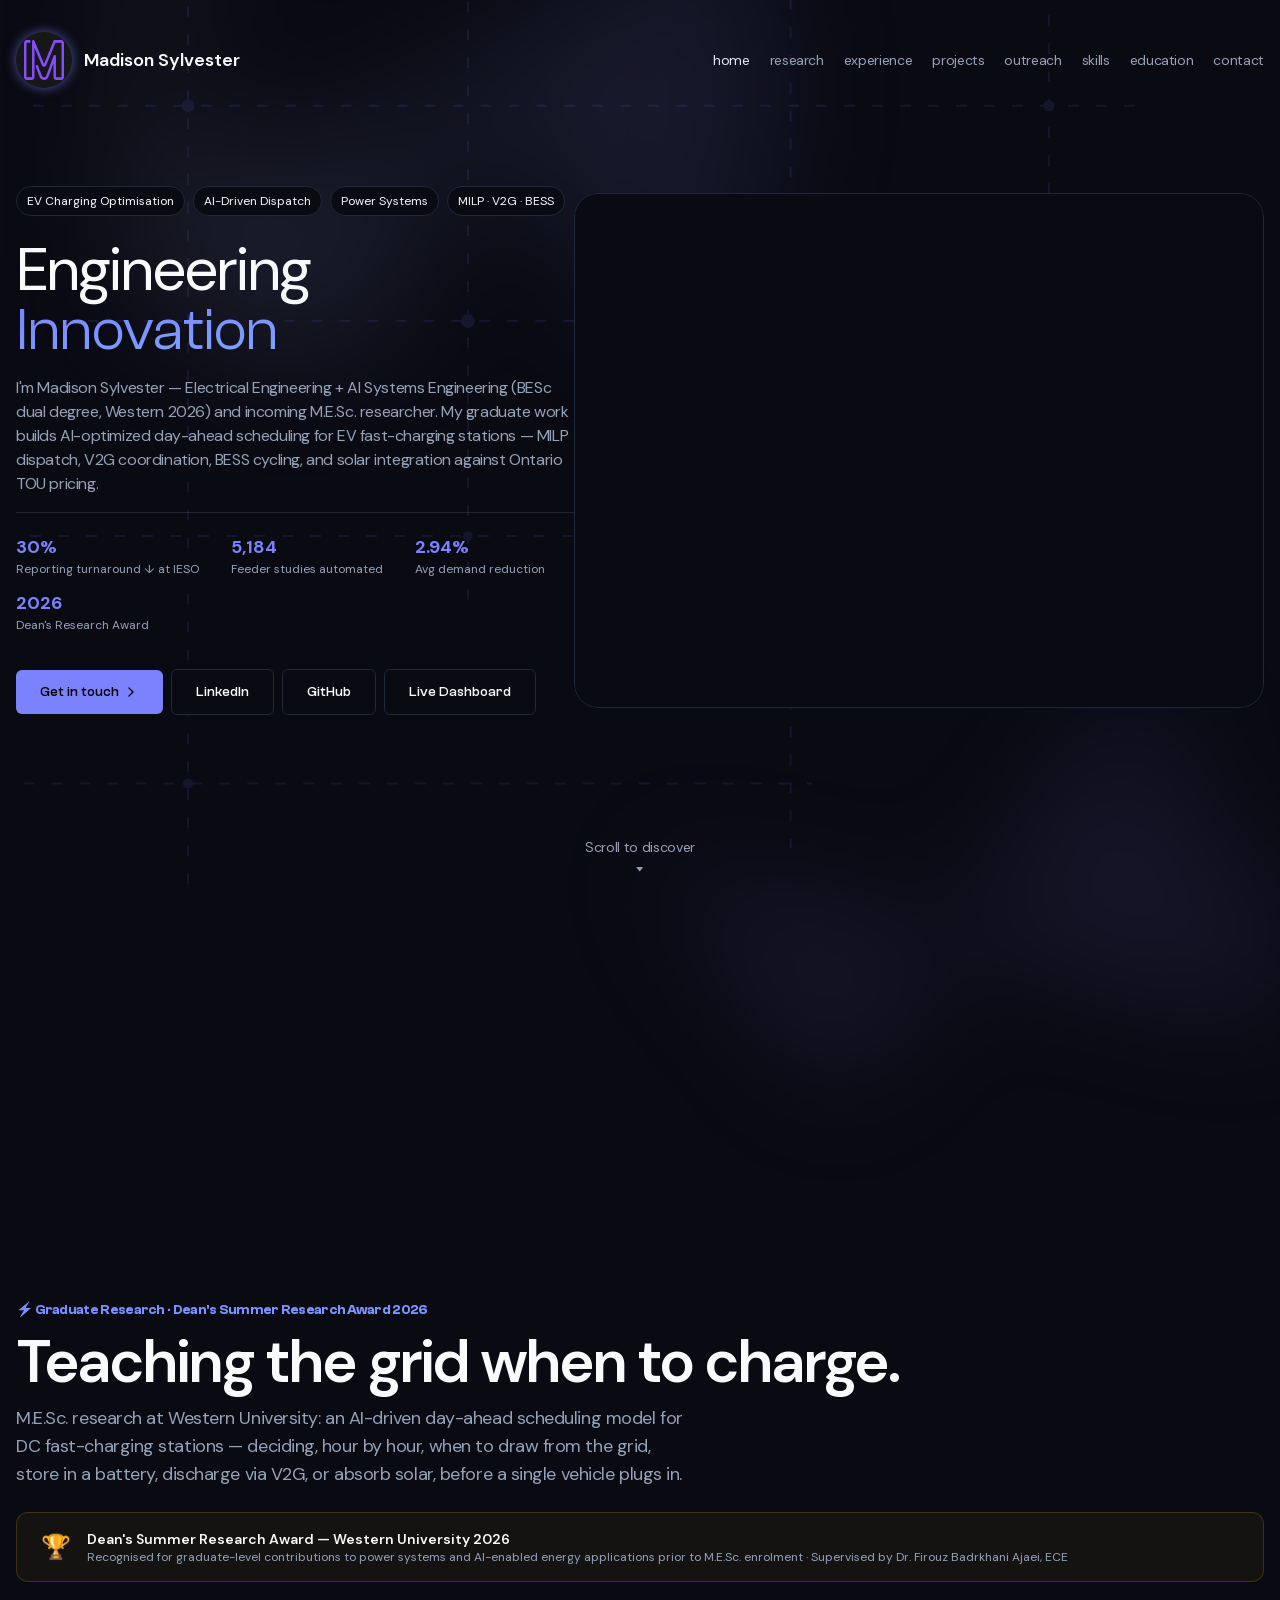
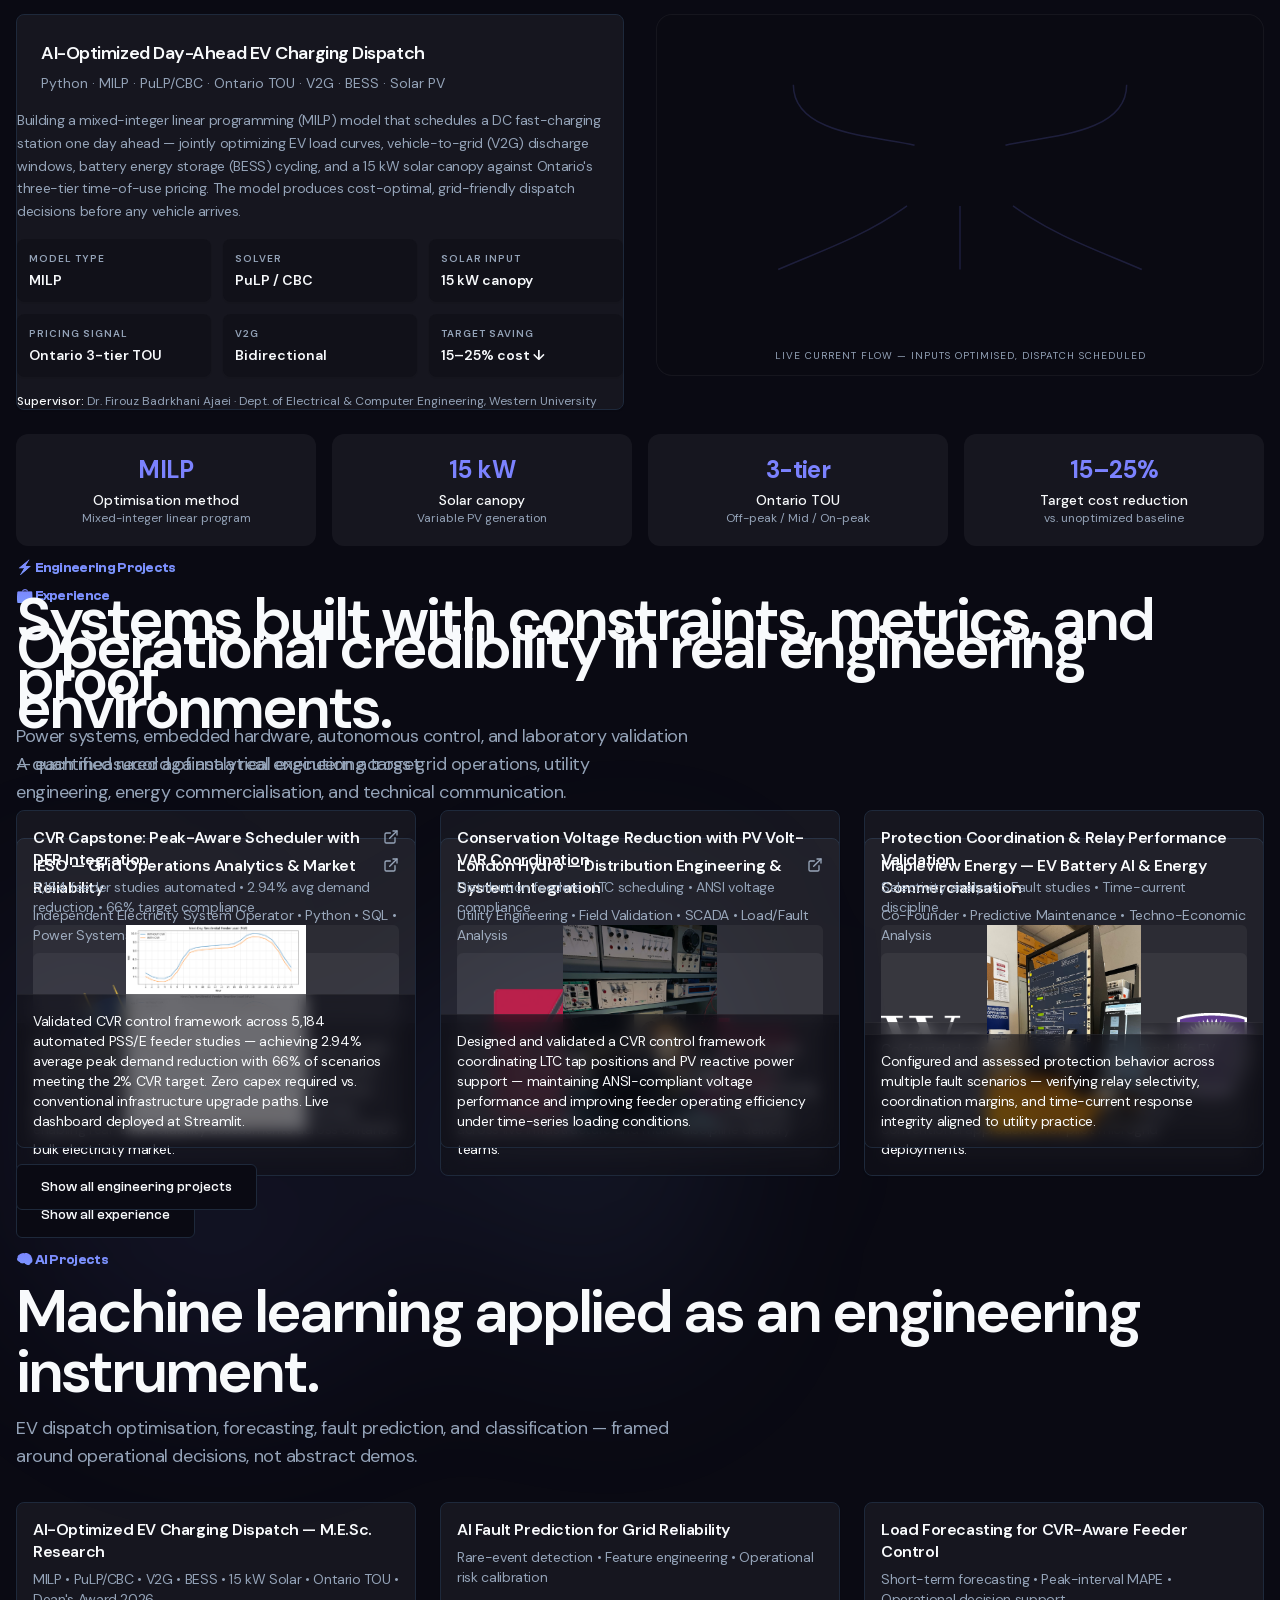
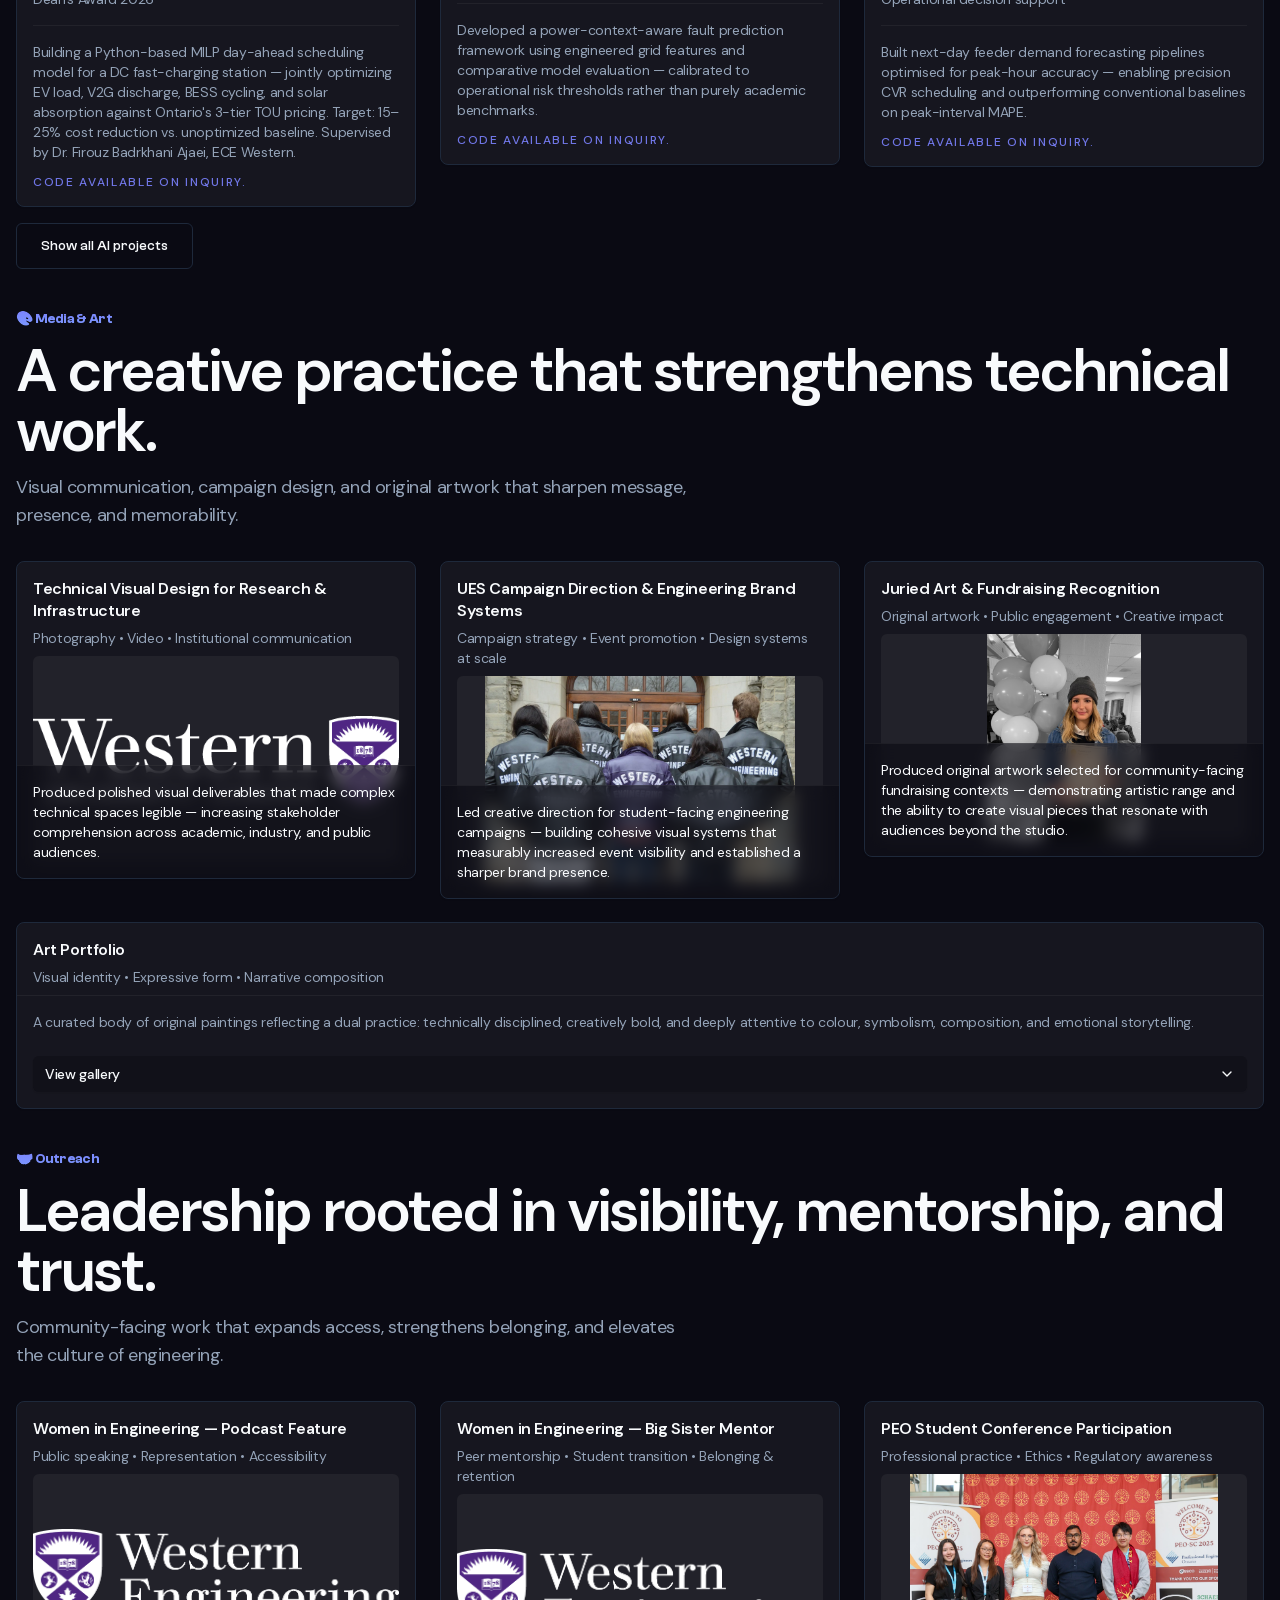
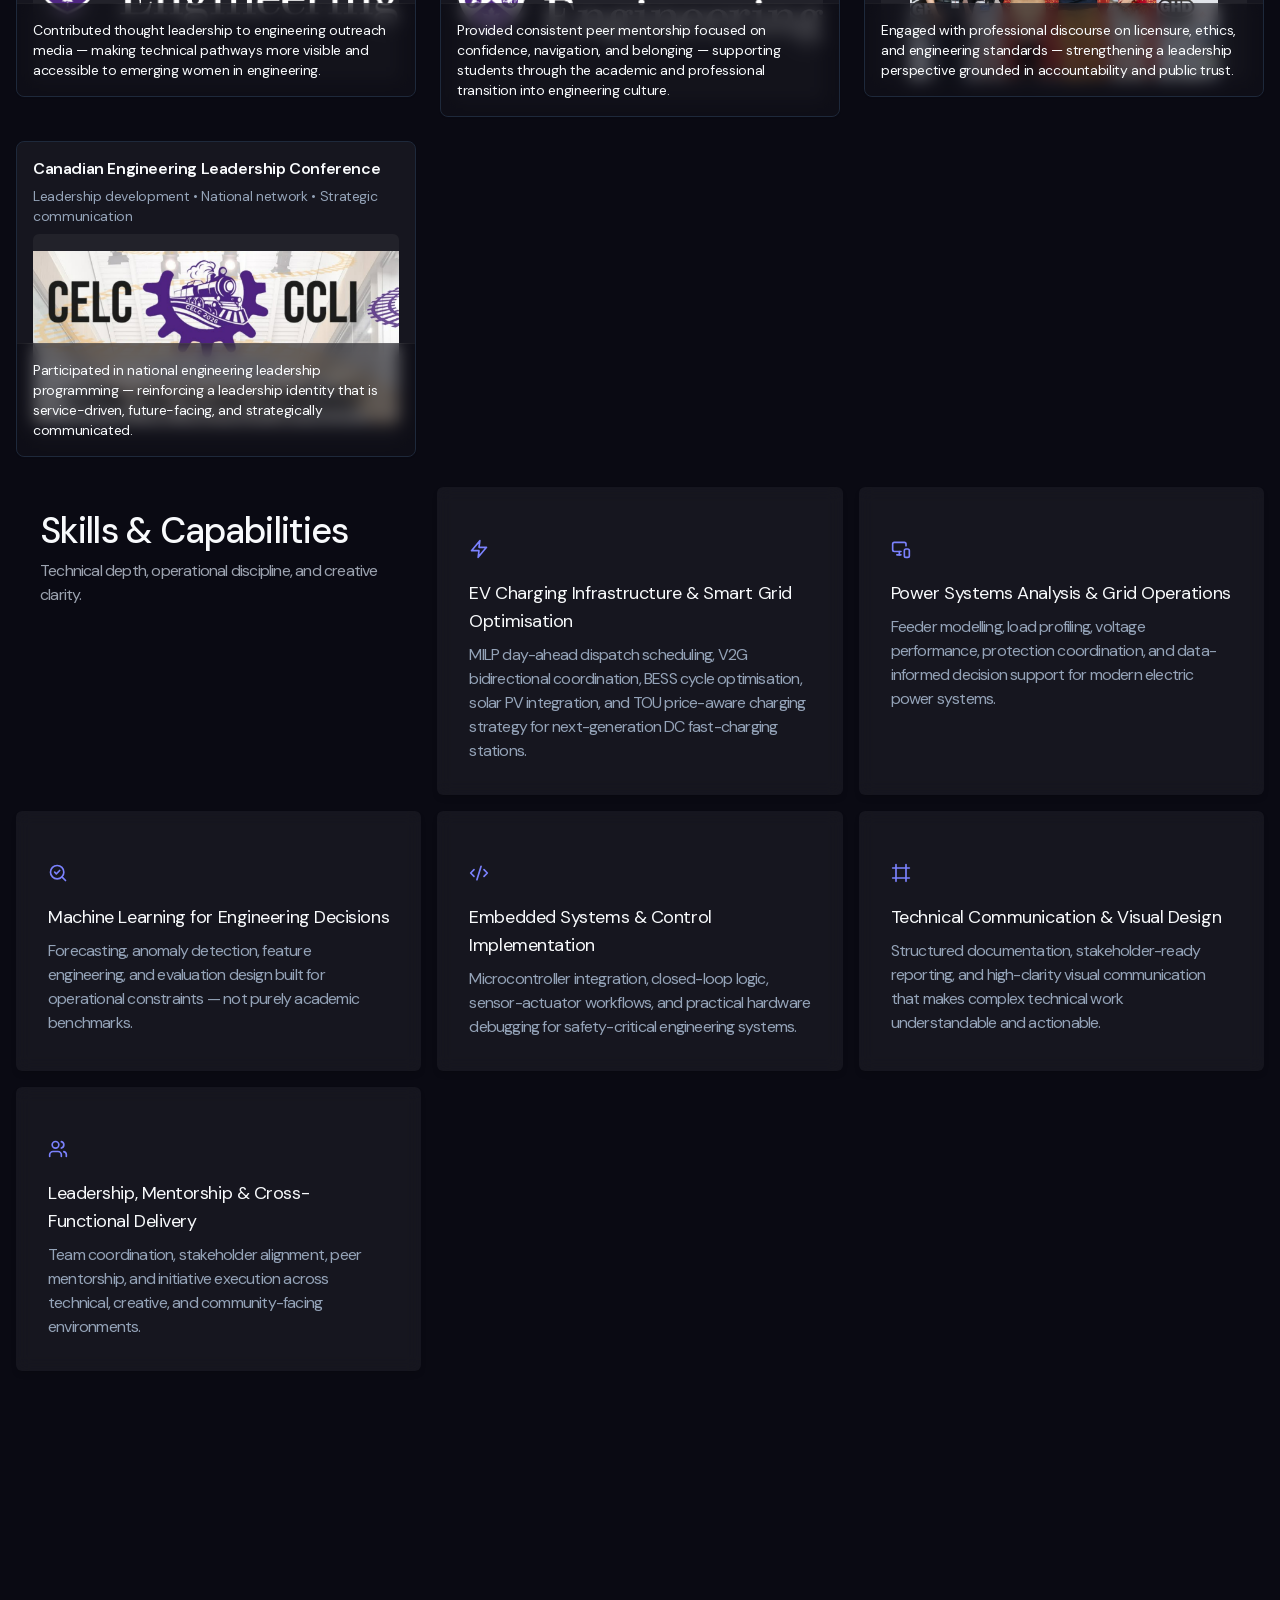
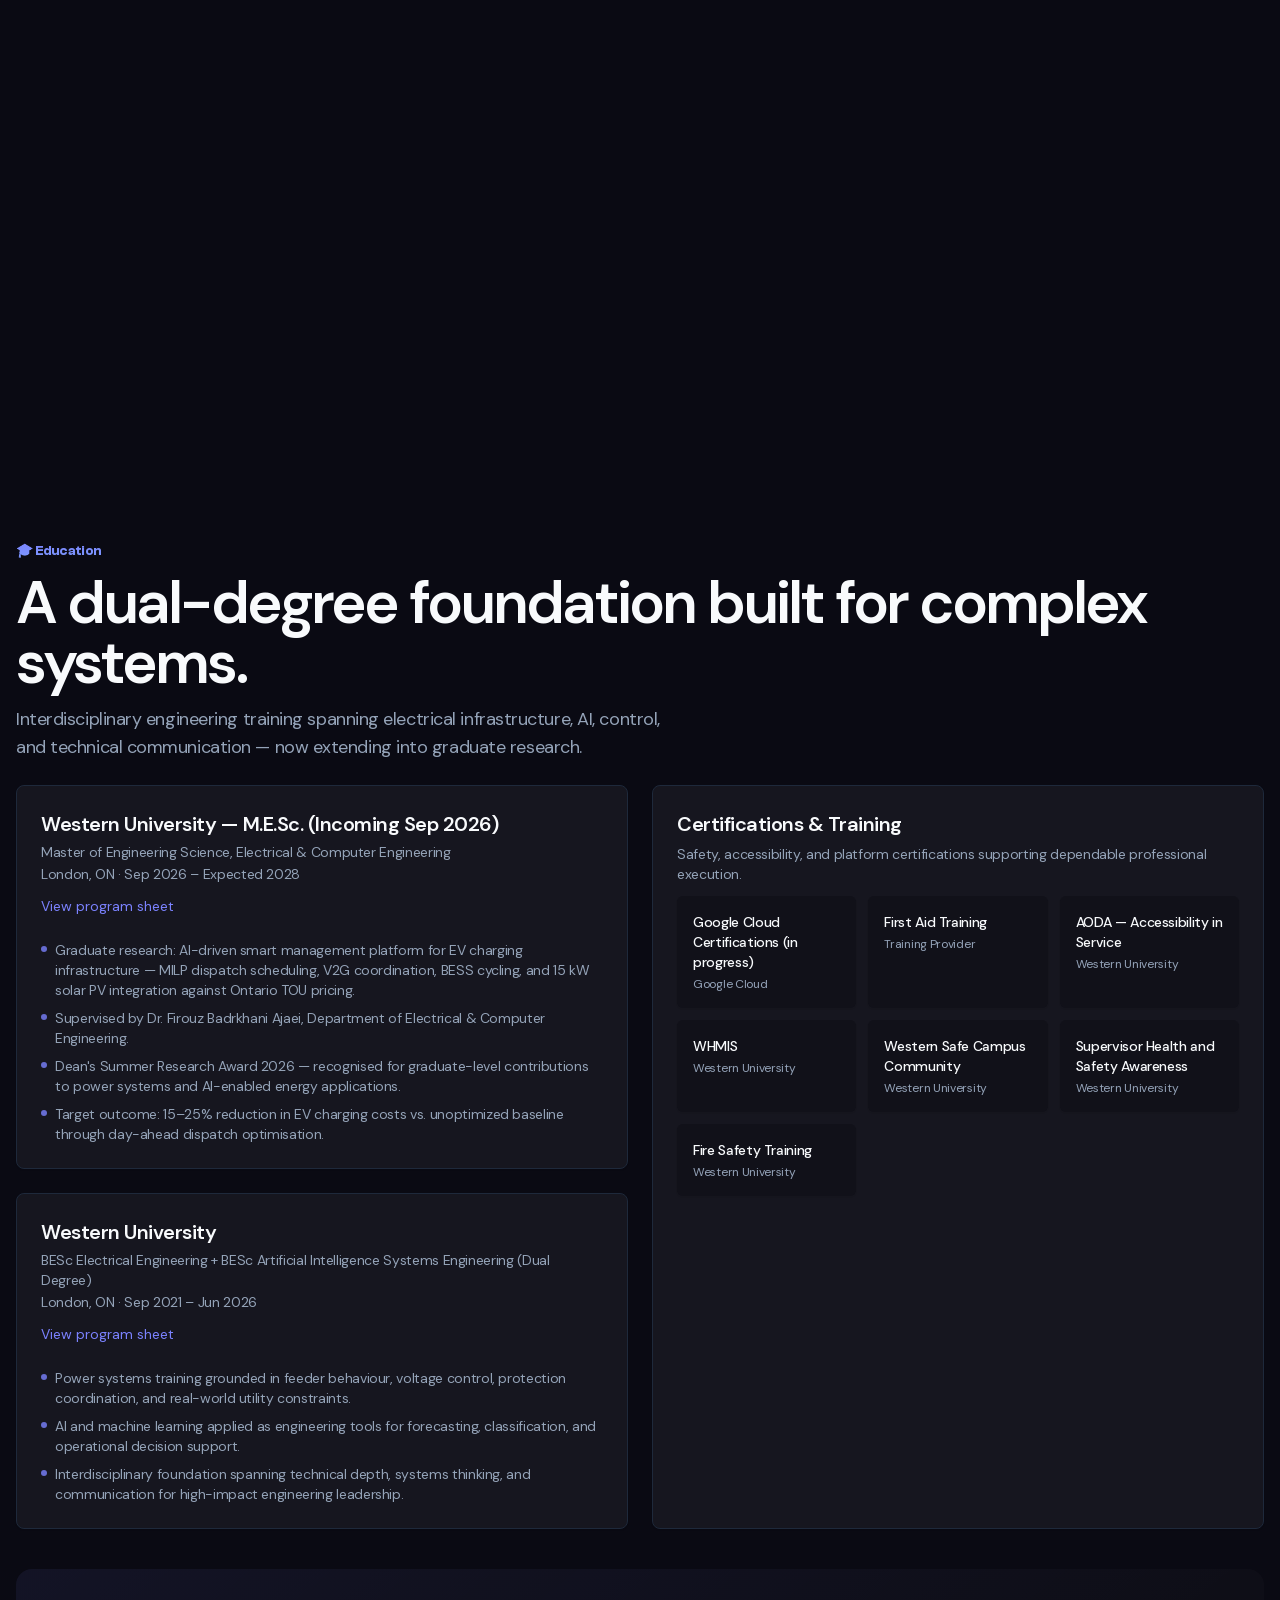
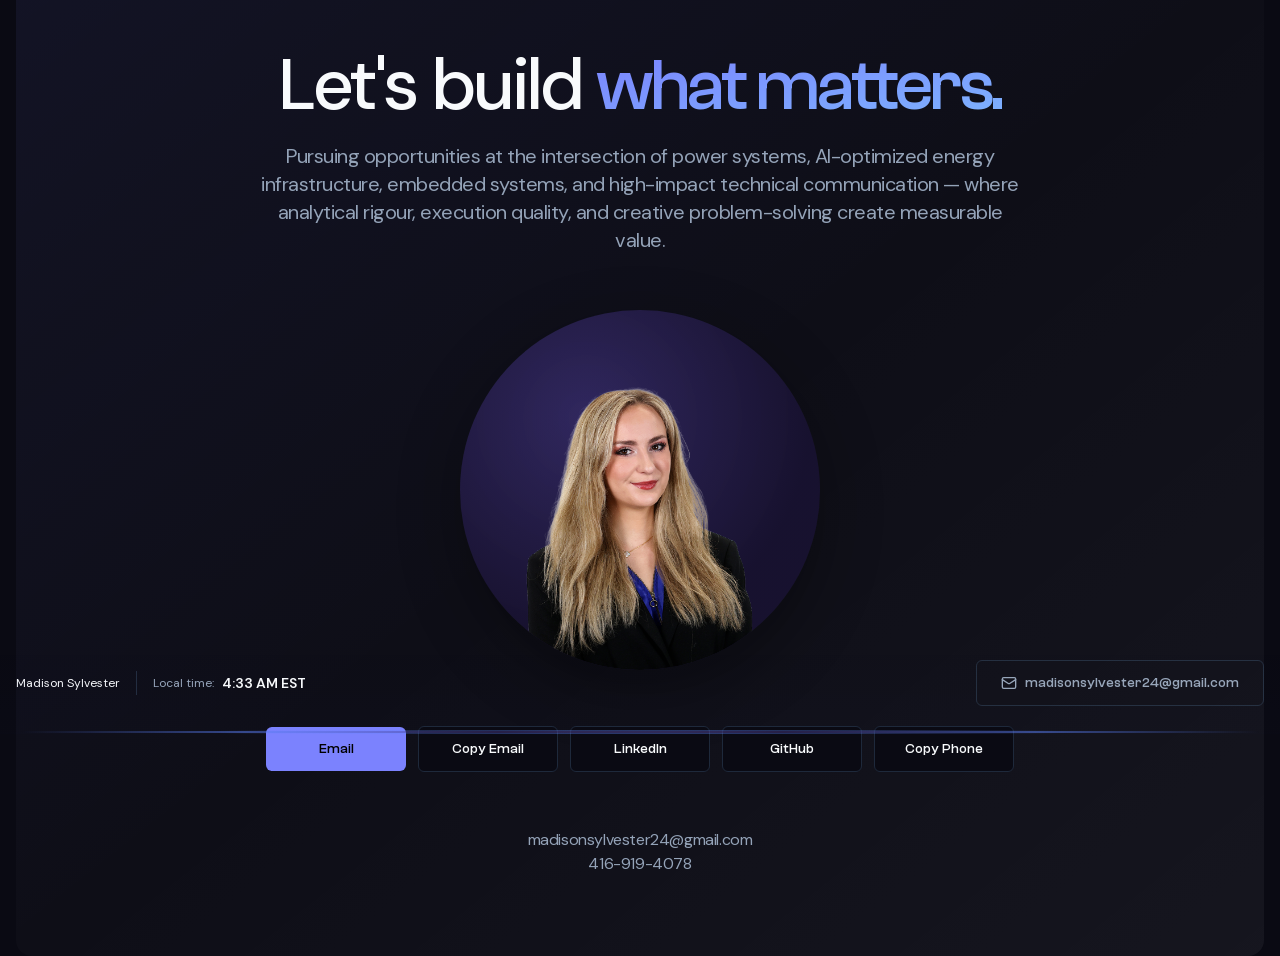
==== commit 39d7ba66: "V2.0" ====
--- a/index.html
+++ b/index.html
@@ -1 +1 @@
-<!DOCTYPE html><html><head><meta charSet="utf-8"/><meta name="viewport" content="width=device-width"/><title>Madison Sylvester | Portfolio</title><meta name="robots" content="follow, index"/><meta name="theme-color" content="#7B82FE"/><meta name="description" content="Electrical Engineering + AI Systems Engineering (Graduating June 2026). Power systems, applied ML, embedded controls, and high-impact technical communication."/><link rel="canonical" href="https://msylves6.github.io"/><link rel="icon" href="/assets/BigAssM.svg" type="image/svg+xml"/><link rel="alternate icon" href="/favicon.ico"/><link rel="icon" type="image/png" sizes="32x32" href="/favicon-32x32.png"/><link rel="icon" type="image/png" sizes="16x16" href="/favicon-16x16.png"/><link rel="apple-touch-icon" sizes="180x180" href="/apple-touch-icon.png"/><meta property="og:type" content="website"/><meta property="og:url" content="https://msylves6.github.io"/><meta property="og:site_name" content="Madison Sylvester"/><meta property="og:title" content="Madison Sylvester | Portfolio"/><meta property="og:description" content="Electrical Engineering + AI Systems Engineering (Graduating June 2026). Power systems, applied ML, embedded controls, and high-impact technical communication."/><meta property="og:image" content="https://msylves6.github.io/assets/ProfessionalHeadshot.png"/><meta property="og:image:secure_url" content="https://msylves6.github.io/assets/ProfessionalHeadshot.png"/><meta property="og:image:alt" content="Madison Sylvester Portfolio"/><meta name="twitter:card" content="summary_large_image"/><meta name="twitter:title" content="Madison Sylvester | Portfolio"/><meta name="twitter:description" content="Electrical Engineering + AI Systems Engineering (Graduating June 2026). Power systems, applied ML, embedded controls, and high-impact technical communication."/><meta name="twitter:image" content="https://msylves6.github.io/assets/ProfessionalHeadshot.png"/><link rel="preload" href="/assets/BigAssM.svg" as="image" fetchpriority="high"/><link rel="preload" href="/assets/ProfessionalHeadshot.png" as="image" fetchpriority="high"/><meta name="next-head-count" content="26"/><link rel="preload" href="/_next/static/media/13971731025ec697-s.p.woff2" as="font" type="font/woff2" crossorigin="anonymous" data-next-font="size-adjust"/><link rel="preload" href="/_next/static/css/832db33d90af4b2e.css" as="style"/><link rel="stylesheet" href="/_next/static/css/832db33d90af4b2e.css" data-n-g=""/><link rel="preload" href="/_next/static/css/31c5b3b9330e85be.css" as="style"/><link rel="stylesheet" href="/_next/static/css/31c5b3b9330e85be.css" data-n-p=""/><noscript data-n-css=""></noscript><script defer="" nomodule="" src="/_next/static/chunks/polyfills-42372ed130431b0a.js"></script><script src="/_next/static/chunks/webpack-3bc9045808e1ba36.js" defer=""></script><script src="/_next/static/chunks/framework-49c6cecf1f6d5795.js" defer=""></script><script src="/_next/static/chunks/main-f4701d23e362eb77.js" defer=""></script><script src="/_next/static/chunks/pages/_app-d93ce20122092516.js" defer=""></script><script src="/_next/static/chunks/ee9ce975-e357a86298b555a6.js" defer=""></script><script src="/_next/static/chunks/310-dabd034ce02c1a00.js" defer=""></script><script src="/_next/static/chunks/pages/index-2238363324551a02.js" defer=""></script><script src="/_next/static/Q35DLdknaTA1cfVimuNTD/_buildManifest.js" defer=""></script><script src="/_next/static/Q35DLdknaTA1cfVimuNTD/_ssgManifest.js" defer=""></script></head><body><div id="__next"><div lang="en" class="__className_0d7163"><nav class="Container_nav__YF_KX bg-transparent"><a class="flex items-center space-x-3" href="/"><div class="flex h-14 w-14 items-center justify-center overflow-hidden rounded-full bg-neutral-900 shadow-[0_0_12px_rgba(123,130,254,0.6)]"><img alt="Madison Sylvester Logo" fetchpriority="high" width="40" height="40" decoding="async" data-nimg="1" class="h-10 w-10" style="color:transparent" src="/assets/BigAssM.svg"/></div><span class="text-lg font-semibold">Madison Sylvester</span></a><ul class="Container_desktop-nav__zmBLV"><li class="text-base" style="opacity:0"><a href="#home" class="nav-active nav-link">Home</a></li><li class="text-base" style="opacity:0"><a href="#experience" class="nav-link">Experience</a></li><li class="text-base" style="opacity:0"><a href="#projects" class="nav-link">Projects</a></li><li class="text-base" style="opacity:0"><a href="#outreach" class="nav-link">Outreach</a></li><li class="text-base" style="opacity:0"><a href="#services" class="nav-link">Skills</a></li><li class="text-base" style="opacity:0"><a href="#education" class="nav-link">Education</a></li><li class="text-base" style="opacity:0"><a href="#contact" class="nav-link">Contact</a></li></ul></nav><div class="Container_introduction__ucPw0" style="top:0px"></div><main class="container"><div><div class="absolute -top-40 right-0 -z-10 transform-gpu overflow-hidden blur-3xl sm:-top-80"><svg class="relative left-[calc(50%-11rem)] -z-10 h-[21.1875rem] max-w-none -translate-x-1/2 rotate-[30deg] sm:left-[calc(50%-30rem)] sm:h-[42.375rem]" viewBox="0 0 1155 678"><path fill="url(#45de2b6b-92d5-4d68-a6a0-9b9b2abad533)" fill-opacity=".1" d="M317.219 518.975L203.852 678 0 438.341l317.219 80.634 204.172-286.402c1.307 132.337 45.083 346.658 209.733 145.248C936.936 126.058 882.053-94.234 1031.02 41.331c119.18 108.451 130.68 295.337 121.53 375.223L855 299l21.173 362.054-558.954-142.079z"></path><defs><linearGradient id="45de2b6b-92d5-4d68-a6a0-9b9b2abad533" x1="1155.49" x2="-78.208" y1=".177" y2="474.645" gradientUnits="userSpaceOnUse"><stop stop-color="#7980fe"></stop><stop offset="1" stop-color="#f0fff7"></stop></linearGradient></defs></svg></div><div class="absolute inset-x-0 top-[calc(100%-13rem)] -z-10 transform-gpu overflow-hidden blur-3xl sm:top-[calc(100%-30rem)]"><svg class="relative left-[calc(50%+3rem)] h-[21.1875rem] max-w-none -translate-x-1/2 sm:left-[calc(50%+36rem)] sm:h-[42.375rem]" viewBox="0 0 1155 678"><path fill="url(#ecb5b0c9-546c-4772-8c71-4d3f06d544bc)" fill-opacity=".1" d="M317.219 518.975L203.852 678 0 438.341l317.219 80.634 204.172-286.402c1.307 132.337 45.083 346.658 209.733 145.248C936.936 126.058 882.053-94.234 1031.02 41.331c119.18 108.451 130.68 295.337 121.53 375.223L855 299l21.173 362.054-558.954-142.079z"></path><defs><linearGradient id="ecb5b0c9-546c-4772-8c71-4d3f06d544bc" x1="1155.49" x2="-78.208" y1=".177" y2="474.645" gradientUnits="userSpaceOnUse"><stop stop-color="#9A70FF"></stop><stop offset="1" stop-color="#838aff"></stop></linearGradient></defs></svg></div><section id="home" data-scroll-section="true" class="mt-24 flex w-full flex-col items-center xl:mt-0 xl:min-h-screen xl:flex-row xl:justify-between"><div class="Home_intro__YsXuU"><div data-scroll="true" data-scroll-direction="horizontal" data-scroll-speed=".09" class="flex flex-row flex-wrap items-center gap-2"><span class="Home_pill__EMh1L">Power Systems</span><span class="Home_pill__EMh1L">Artificial Intelligence</span><span class="Home_pill__EMh1L">Predictive Maintenance</span><span class="Home_pill__EMh1L">Embedded &amp; Control Systems</span></div><div><h1 data-scroll="true" data-scroll-enable-touch-speed="true" data-scroll-speed=".06" data-scroll-direction="horizontal" class="leading-[0.95]"><span class="block text-6xl tracking-tighter text-foreground 2xl:text-8xl">Engineering</span><span class="block clash-grotesk text-gradient text-6xl 2xl:text-8xl">Innovation</span></h1><p data-scroll="true" data-scroll-enable-touch-speed="true" data-scroll-speed=".06" class="mt-4 max-w-xl tracking-tight text-muted-foreground 2xl:text-xl">I’m Madison Sylvester — Electrical Engineering + AI Systems Engineering (Graduating June 2026). I build technically rigorous, visually compelling solutions across power systems, applied ML, embedded controls, and high-impact technical communication.</p></div><span data-scroll="true" data-scroll-enable-touch-speed="true" data-scroll-speed=".06" class="flex flex-row flex-wrap items-center gap-2 pt-5"><a href="mailto:madisonsylvester24@gmail.com"><button class="clash-grotesk inline-flex items-center justify-center whitespace-nowrap rounded-md text-sm font-medium ring-offset-background transition-colors focus-visible:outline-none focus-visible:ring-2 focus-visible:ring-ring focus-visible:ring-offset-2 disabled:pointer-events-none disabled:opacity-50 bg-primary text-primary-foreground hover:bg-primary/90 px-6 py-3">Get in touch <svg xmlns="http://www.w3.org/2000/svg" width="24" height="24" viewBox="0 0 24 24" fill="none" stroke="currentColor" stroke-width="2" stroke-linecap="round" stroke-linejoin="round" class="lucide lucide-chevron-right ml-1 h-4 w-4"><path d="m9 18 6-6-6-6"></path></svg></button></a><a target="_blank" rel="noreferrer" href="https://www.linkedin.com/in/madison-sylvester24"><button class="clash-grotesk inline-flex items-center justify-center whitespace-nowrap rounded-md text-sm font-medium ring-offset-background transition-colors focus-visible:outline-none focus-visible:ring-2 focus-visible:ring-ring focus-visible:ring-offset-2 disabled:pointer-events-none disabled:opacity-50 border border-input bg-background hover:bg-accent hover:text-accent-foreground px-6 py-3">LinkedIn</button></a><a target="_blank" rel="noreferrer" href="https://github.com/msylves6"><button class="clash-grotesk inline-flex items-center justify-center whitespace-nowrap rounded-md text-sm font-medium ring-offset-background transition-colors focus-visible:outline-none focus-visible:ring-2 focus-visible:ring-ring focus-visible:ring-offset-2 disabled:pointer-events-none disabled:opacity-50 border border-input bg-background hover:bg-accent hover:text-accent-foreground px-6 py-3">GitHub</button></a></span><div class="Home_scroll__QIZoY">Scroll to discover <svg width="15" height="15" viewBox="0 0 15 15" fill="none" xmlns="http://www.w3.org/2000/svg" class="mt-1 animate-bounce"><path d="M4 6H11L7.5 10.5L4 6Z" fill="currentColor"></path></svg></div></div><div data-scroll="true" data-scroll-speed="-0.01" id="Home_canvas-container__gHnzG" class="relative mt-8 flex h-full w-full items-end justify-start xl:mt-0"><video src="/assets/NetworkCircuits.mp4" autoplay="" loop="" muted="" playsinline="" class="h-full w-full max-w-[900px] rounded-2xl object-cover"></video></div></section><section id="experience" data-scroll-section="true"><div data-scroll="true" data-scroll-speed=".4" class="my-8 xl:my-10"><div class="flex flex-col gap-2"><span class="text-gradient clash-grotesk text-sm font-semibold tracking-tighter">💼 Experience</span><h2 class="mt-1 text-4xl font-semibold tracking-tighter xl:text-6xl">Operational credibility in real engineering environments.</h2><p class="mt-1 max-w-2xl text-base tracking-tight text-muted-foreground xl:text-lg">A record of analytical execution across grid operations, utility engineering, fabrication support, and technical storytelling.</p></div><div class="mt-8 grid gap-6 sm:grid-cols-2 xl:grid-cols-3"><div class="" style="opacity:0;transform:translateY(40px) scale(0.96) translateZ(0)"><a href="https://www.ieso.ca/" target="_blank" rel="noreferrer"><div class="rounded-lg border text-card-foreground shadow-sm relative overflow-hidden bg-white/5" data-tilt-card="true"><div class="flex flex-col space-y-1.5 p-4 pb-2"><h3 class="text-base font-semibold tracking-tight">IESO — Grid Operations Analytics &amp; Market Reliability</h3><div class="text-sm tracking-tight text-muted-foreground">Independent Electricity System Operator</div></div><div class="px-4 pb-4"><div class="relative aspect-video w-full overflow-hidden rounded-md bg-white/5"><img alt="IESO — Grid Operations Analytics &amp; Market Reliability" loading="lazy" decoding="async" data-nimg="fill" class="object-contain" style="position:absolute;height:100%;width:100%;left:0;top:0;right:0;bottom:0;color:transparent" src="/assets/Ieso-logo-lrg.png"/></div></div><div class="absolute bottom-0 w-full bg-background/60 backdrop-blur"><div class="border-t border-white/5 p-4 text-sm tracking-tight">Built decision-grade Python and SQL analytics that reduced operational latency, strengthened compliance visibility, and translated system performance data into actionable reliability improvements for Ontario’s electricity market.</div></div></div></a></div><div class="" style="opacity:0;transform:translateY(40px) scale(0.96) translateZ(0)"><a href="https://www.londonhydro.com/" target="_blank" rel="noreferrer"><div class="rounded-lg border text-card-foreground shadow-sm relative overflow-hidden bg-white/5" data-tilt-card="true"><div class="flex flex-col space-y-1.5 p-4 pb-2"><h3 class="text-base font-semibold tracking-tight">London Hydro — Distribution Design &amp; System Integration</h3><div class="text-sm tracking-tight text-muted-foreground">Utility Engineering • Field Validation • SCADA Support</div></div><div class="px-4 pb-4"><div class="relative aspect-video w-full overflow-hidden rounded-md bg-white/5"><img alt="London Hydro — Distribution Design &amp; System Integration" loading="lazy" decoding="async" data-nimg="fill" class="object-contain" style="position:absolute;height:100%;width:100%;left:0;top:0;right:0;bottom:0;color:transparent" src="/assets/london-hydro-logo.png"/></div></div><div class="absolute bottom-0 w-full bg-background/60 backdrop-blur"><div class="border-t border-white/5 p-4 text-sm tracking-tight">Supported distribution infrastructure delivery through field inspections, design review, load and fault analysis, and standards-aligned documentation—bridging engineering design intent with active utility operations.</div></div></div></a></div><div class="" style="opacity:0;transform:translateY(40px) scale(0.96) translateZ(0)"><a href="https://itrc.uwo.ca/index.html" target="_blank" rel="noreferrer"><div class="rounded-lg border text-card-foreground shadow-sm relative overflow-hidden bg-white/5" data-tilt-card="true"><div class="flex flex-col space-y-1.5 p-4 pb-2"><h3 class="text-base font-semibold tracking-tight">WTS ITRC — Technical Media &amp; Institutional Storytelling</h3><div class="text-sm tracking-tight text-muted-foreground">Western Technology Services — ITRC</div></div><div class="px-4 pb-4"><div class="relative aspect-video w-full overflow-hidden rounded-md bg-white/5"><img alt="WTS ITRC — Technical Media &amp; Institutional Storytelling" loading="lazy" decoding="async" data-nimg="fill" class="object-contain" style="position:absolute;height:100%;width:100%;left:0;top:0;right:0;bottom:0;color:transparent" src="/assets/WesternUniversity.png"/></div></div><div class="absolute bottom-0 w-full bg-background/60 backdrop-blur"><div class="border-t border-white/5 p-4 text-sm tracking-tight">Produced visual assets that clarified advanced technical environments for stakeholders, turning complex facilities, research workflows, and institutional capabilities into high-trust, high-clarity communications.</div></div></div></a></div></div><div class="mt-4"><button class="clash-grotesk inline-flex items-center justify-center whitespace-nowrap rounded-md text-sm font-medium ring-offset-background transition-colors focus-visible:outline-none focus-visible:ring-2 focus-visible:ring-ring focus-visible:ring-offset-2 disabled:pointer-events-none disabled:opacity-50 border border-input bg-background hover:bg-accent hover:text-accent-foreground px-6 py-3">Show all experience</button></div></div></section><section id="projects" data-scroll-section="true"><div class="relative isolate -z-10"><div class="absolute inset-x-0 -top-40 transform-gpu overflow-hidden blur-[100px] sm:-top-80 lg:-top-60" aria-hidden="true"><div class="relative left-[calc(50%-11rem)] aspect-[1155/678] w-[36.125rem] -translate-x-1/2 rotate-[30deg] bg-gradient-to-tr from-primary via-primary to-secondary opacity-10 sm:left-[calc(50%-30rem)] sm:w-[72.1875rem]" style="clip-path:polygon(74.1% 44.1%, 100% 61.6%, 97.5% 26.9%, 85.5% 0.1%, 80.7% 2%, 72.5% 32.5%, 60.2% 62.4%, 52.4% 68.1%, 47.5% 58.3%, 45.2% 34.5%, 27.5% 76.7%, 0.1% 64.9%, 17.9% 100%, 27.6% 76.8%, 76.1% 97.7%, 74.1% 44.1%)"></div></div></div><div data-scroll="true" data-scroll-speed=".4" class="my-8 xl:my-10"><div class="flex flex-col gap-2"><span class="text-gradient clash-grotesk text-sm font-semibold tracking-tighter">⚡ Engineering Projects</span><h2 class="mt-1 text-4xl font-semibold tracking-tighter xl:text-6xl">Systems built with constraints, metrics, and proof.</h2><p class="mt-1 max-w-2xl text-base tracking-tight text-muted-foreground xl:text-lg">Power systems, embedded hardware, autonomous control, and laboratory validation executed with engineering discipline.</p></div><div class="mt-8 grid gap-6 sm:grid-cols-2 xl:grid-cols-3"><div class="" style="opacity:0;transform:translateY(40px) scale(0.96) translateZ(0)"><div class="rounded-lg border text-card-foreground shadow-sm relative overflow-hidden bg-white/5" data-tilt-card="true"><div class="flex flex-col space-y-1.5 p-4 pb-2"><h3 class="text-base font-semibold tracking-tight">Conservation Voltage Reduction with PV Volt-VAR Coordination</h3><div class="text-sm tracking-tight text-muted-foreground">Distribution feeders • LTC scheduling • Voltage compliance</div></div><div class="px-4 pb-4"><div class="relative aspect-video w-full overflow-hidden rounded-md bg-white/5"><img alt="Conservation Voltage Reduction with PV Volt-VAR Coordination" loading="lazy" decoding="async" data-nimg="fill" class="object-contain" style="position:absolute;height:100%;width:100%;left:0;top:0;right:0;bottom:0;color:transparent" src="/assets/CVR REDUC.png"/></div></div><div class="absolute bottom-0 w-full bg-background/60 backdrop-blur"><div class="border-t border-white/5 p-4 text-sm tracking-tight">Designed and validated a CVR control framework coordinating LTC tap positions and PV reactive power support to reduce peak demand, maintain ANSI-compliant voltage performance, and improve feeder operating efficiency under time-series loading conditions.</div></div></div></div><div class="" style="opacity:0;transform:translateY(40px) scale(0.96) translateZ(0)"><div class="rounded-lg border text-card-foreground shadow-sm relative overflow-hidden bg-white/5" data-tilt-card="true"><div class="flex flex-col space-y-1.5 p-4 pb-2"><h3 class="text-base font-semibold tracking-tight">Protection Coordination &amp; Relay Performance Validation</h3><div class="text-sm tracking-tight text-muted-foreground">Selectivity • Fault studies • Time-current discipline</div></div><div class="px-4 pb-4"><div class="relative aspect-video w-full overflow-hidden rounded-md bg-white/5"><img alt="Protection Coordination &amp; Relay Performance Validation" loading="lazy" decoding="async" data-nimg="fill" class="object-contain" style="position:absolute;height:100%;width:100%;left:0;top:0;right:0;bottom:0;color:transparent" src="/assets/PowerSystemsProtectionLab.JPEG"/></div></div><div class="absolute bottom-0 w-full bg-background/60 backdrop-blur"><div class="border-t border-white/5 p-4 text-sm tracking-tight">Configured and assessed protection behavior across fault scenarios, verifying relay selectivity, coordination margins, and response integrity using power-system protection methodologies.</div></div></div></div><div class="" style="opacity:0;transform:translateY(40px) scale(0.96) translateZ(0)"><div class="rounded-lg border text-card-foreground shadow-sm relative overflow-hidden bg-white/5" data-tilt-card="true"><div class="flex flex-col space-y-1.5 p-4 pb-2"><h3 class="text-base font-semibold tracking-tight">Load-Flow Verification &amp; Voltage Regulation Analysis</h3><div class="text-sm tracking-tight text-muted-foreground">Steady-state analysis • Model-to-measurement reconciliation</div></div><div class="px-4 pb-4"><div class="relative aspect-video w-full overflow-hidden rounded-md bg-white/5"><img alt="Load-Flow Verification &amp; Voltage Regulation Analysis" loading="lazy" decoding="async" data-nimg="fill" class="object-contain" style="position:absolute;height:100%;width:100%;left:0;top:0;right:0;bottom:0;color:transparent" src="/assets/PowerSystemsLab.jpg"/></div></div><div class="absolute bottom-0 w-full bg-background/60 backdrop-blur"><div class="border-t border-white/5 p-4 text-sm tracking-tight">Evaluated feeder operating points, examined voltage regulation behavior, and reconciled simulated and measured responses to strengthen model fidelity and engineering confidence in system studies.</div></div></div></div></div><div class="mt-4"><button class="clash-grotesk inline-flex items-center justify-center whitespace-nowrap rounded-md text-sm font-medium ring-offset-background transition-colors focus-visible:outline-none focus-visible:ring-2 focus-visible:ring-ring focus-visible:ring-offset-2 disabled:pointer-events-none disabled:opacity-50 border border-input bg-background hover:bg-accent hover:text-accent-foreground px-6 py-3">Show all engineering projects</button></div></div></section><section id="ai" data-scroll-section="true"><div data-scroll="true" data-scroll-speed=".4" class="my-8 xl:my-10"><div class="flex flex-col gap-2"><span class="text-gradient clash-grotesk text-sm font-semibold tracking-tighter">🧠 AI Projects</span><h2 class="mt-1 text-4xl font-semibold tracking-tighter xl:text-6xl">Machine learning applied as an engineering instrument.</h2><p class="mt-1 max-w-2xl text-base tracking-tight text-muted-foreground xl:text-lg">Forecasting, fault prediction, intelligent control, and classification framed around practical decisions—not abstract demos.</p></div><div class="mt-8 grid gap-6 sm:grid-cols-2 xl:grid-cols-3"><div class="" style="opacity:0;transform:translateY(40px) scale(0.96) translateZ(0)"><div class="rounded-lg border text-card-foreground shadow-sm relative overflow-hidden bg-white/5" data-tilt-card="true"><div class="flex flex-col space-y-1.5 p-4 pb-2"><h3 class="text-base font-semibold tracking-tight">AI Fault Prediction for Grid Reliability</h3><div class="text-sm tracking-tight text-muted-foreground">Rare-event detection • feature engineering • operational risk</div></div><div class="p-4 pt-2"><div class="border-t border-white/5 pt-4 text-sm tracking-tight text-muted-foreground"><p>Developed a power-context-aware fault prediction framework using engineered grid features, comparative model evaluation, and reliability-oriented error analysis tailored to operational decision environments.</p><p class="mt-3 text-xs font-medium uppercase tracking-[0.14em] text-primary/90">Code available on inquiry.</p></div></div></div></div><div class="" style="opacity:0;transform:translateY(40px) scale(0.96) translateZ(0)"><div class="rounded-lg border text-card-foreground shadow-sm relative overflow-hidden bg-white/5" data-tilt-card="true"><div class="flex flex-col space-y-1.5 p-4 pb-2"><h3 class="text-base font-semibold tracking-tight">Load Forecasting for CVR-Aware Feeder Control</h3><div class="text-sm tracking-tight text-muted-foreground">Short-term forecasting • peak metrics • decision support</div></div><div class="p-4 pt-2"><div class="border-t border-white/5 pt-4 text-sm tracking-tight text-muted-foreground"><p>Built next-day feeder demand forecasting workflows centered on peak-sensitive performance to support technically grounded CVR scheduling and more precise operational planning under constrained system conditions.</p><p class="mt-3 text-xs font-medium uppercase tracking-[0.14em] text-primary/90">Code available on inquiry.</p></div></div></div></div><div class="" style="opacity:0;transform:translateY(40px) scale(0.96) translateZ(0)"><div class="rounded-lg border text-card-foreground shadow-sm relative overflow-hidden bg-white/5" data-tilt-card="true"><div class="flex flex-col space-y-1.5 p-4 pb-2"><h3 class="text-base font-semibold tracking-tight">Clinical Risk Classification for Alzheimer’s Screening</h3><div class="text-sm tracking-tight text-muted-foreground">Preprocessing • model evaluation • calibration discipline</div></div><div class="p-4 pt-2"><div class="border-t border-white/5 pt-4 text-sm tracking-tight text-muted-foreground"><p>Implemented a structured classification pipeline with preprocessing, model comparison, and evaluation safeguards designed to reduce leakage risk and improve interpretability in a clinical prediction setting.</p><p class="mt-3 text-xs font-medium uppercase tracking-[0.14em] text-primary/90">Code available on inquiry.</p></div></div></div></div></div><div class="mt-4"><button class="clash-grotesk inline-flex items-center justify-center whitespace-nowrap rounded-md text-sm font-medium ring-offset-background transition-colors focus-visible:outline-none focus-visible:ring-2 focus-visible:ring-ring focus-visible:ring-offset-2 disabled:pointer-events-none disabled:opacity-50 border border-input bg-background hover:bg-accent hover:text-accent-foreground px-6 py-3">Show all AI projects</button></div></div></section><section id="media" data-scroll-section="true"><div data-scroll="true" data-scroll-speed=".4" class="my-8 xl:my-10"><div class="flex flex-col gap-2"><span class="text-gradient clash-grotesk text-sm font-semibold tracking-tighter">🎨 Media &amp; Art</span><h2 class="mt-1 text-4xl font-semibold tracking-tighter xl:text-6xl">A creative practice that strengthens technical work.</h2><p class="mt-1 max-w-2xl text-base tracking-tight text-muted-foreground xl:text-lg">Visual communication, campaign design, and original artwork that sharpen message, presence, and memorability.</p></div><div class="mt-8 grid gap-6 sm:grid-cols-2 xl:grid-cols-3"><div class="" style="opacity:0;transform:translateY(40px) scale(0.96) translateZ(0)"><div class="rounded-lg border text-card-foreground shadow-sm relative overflow-hidden bg-white/5" data-tilt-card="true"><div class="flex flex-col space-y-1.5 p-4 pb-2"><h3 class="text-base font-semibold tracking-tight">Technical Visual Design for Research &amp; Infrastructure</h3><div class="text-sm tracking-tight text-muted-foreground">Photography • video • visual communication</div></div><div class="px-4 pb-4"><div class="relative aspect-video w-full overflow-hidden rounded-md bg-white/5"><img alt="Technical Visual Design for Research &amp; Infrastructure" loading="lazy" decoding="async" data-nimg="fill" class="object-contain" style="position:absolute;height:100%;width:100%;left:0;top:0;right:0;bottom:0;color:transparent" src="/assets/WesternUniversity.png"/></div></div><div class="absolute bottom-0 w-full bg-background/60 backdrop-blur"><div class="border-t border-white/5 p-4 text-sm tracking-tight">Developed polished visual deliverables that made technical spaces legible, credible, and compelling—elevating stakeholder understanding through clean composition, clarity of message, and institutional-grade presentation.</div></div></div></div><div class="" style="opacity:0;transform:translateY(40px) scale(0.96) translateZ(0)"><div class="rounded-lg border text-card-foreground shadow-sm relative overflow-hidden bg-white/5" data-tilt-card="true"><div class="flex flex-col space-y-1.5 p-4 pb-2"><h3 class="text-base font-semibold tracking-tight">UES Campaign Direction &amp; Engineering Brand Systems</h3><div class="text-sm tracking-tight text-muted-foreground">Campaign strategy • event promotion • design systems</div></div><div class="px-4 pb-4"><div class="relative aspect-video w-full overflow-hidden rounded-md bg-white/5"><img alt="UES Campaign Direction &amp; Engineering Brand Systems" loading="lazy" decoding="async" data-nimg="fill" class="object-contain" style="position:absolute;height:100%;width:100%;left:0;top:0;right:0;bottom:0;color:transparent" src="/assets/EngJackets.png"/></div></div><div class="absolute bottom-0 w-full bg-background/60 backdrop-blur"><div class="border-t border-white/5 p-4 text-sm tracking-tight">Led creative direction for student-facing campaigns at scale, building cohesive visual systems that increased visibility, improved event engagement, and gave engineering initiatives a sharper, more recognizable brand presence.</div></div></div></div><div class="" style="opacity:0;transform:translateY(40px) scale(0.96) translateZ(0)"><div class="rounded-lg border text-card-foreground shadow-sm relative overflow-hidden bg-white/5" data-tilt-card="true"><div class="flex flex-col space-y-1.5 p-4 pb-2"><h3 class="text-base font-semibold tracking-tight">Juried Art &amp; Fundraising Recognition</h3><div class="text-sm tracking-tight text-muted-foreground">Original artwork • public engagement • creative impact</div></div><div class="px-4 pb-4"><div class="relative aspect-video w-full overflow-hidden rounded-md bg-white/5"><img alt="Juried Art &amp; Fundraising Recognition" loading="lazy" decoding="async" data-nimg="fill" class="object-contain" style="position:absolute;height:100%;width:100%;left:0;top:0;right:0;bottom:0;color:transparent" src="/assets/ArtisticExcellenceAward.jpg"/></div></div><div class="absolute bottom-0 w-full bg-background/60 backdrop-blur"><div class="border-t border-white/5 p-4 text-sm tracking-tight">Produced original work selected for community-facing fundraising contexts, demonstrating artistic range, emotional resonance, and the ability to create visual pieces that connect with an audience beyond the studio.</div></div></div></div><div class="xl:col-span-3" style="opacity:0;transform:translateY(40px) scale(0.96) translateZ(0)"><div class="rounded-lg border text-card-foreground shadow-sm relative overflow-hidden bg-white/5"><div class="flex flex-col space-y-1.5 p-4 pb-2"><h3 class="text-base font-semibold tracking-tight">Art Portfolio</h3><div class="text-sm tracking-tight text-muted-foreground">Visual identity • expressive form • narrative composition</div></div><div class="p-0"><div class="border-t border-white/5 p-4 text-sm tracking-tight text-muted-foreground">A curated body of original paintings that reflects a dual practice: technically disciplined, creatively bold, and deeply attentive to colour, symbolism, composition, and emotional storytelling.</div><div class="px-4 pb-4"><button type="button" class="mt-2 flex w-full items-center justify-between rounded-md bg-background/40 px-3 py-2 text-left text-sm font-medium tracking-tight text-foreground shadow-sm transition hover:bg-background/50" aria-expanded="false" aria-controls="art-portfolio-gallery"><span>View gallery</span><svg xmlns="http://www.w3.org/2000/svg" width="24" height="24" viewBox="0 0 24 24" fill="none" stroke="currentColor" stroke-width="2" stroke-linecap="round" stroke-linejoin="round" class="lucide lucide-chevron-down h-4 w-4 transition-transform"><path d="m6 9 6 6 6-6"></path></svg></button></div></div></div></div></div></div></section><section id="outreach" data-scroll-section="true"><div data-scroll="true" data-scroll-speed=".4" class="my-8 xl:my-10"><div class="flex flex-col gap-2"><span class="text-gradient clash-grotesk text-sm font-semibold tracking-tighter">🤝 Outreach</span><h2 class="mt-1 text-4xl font-semibold tracking-tighter xl:text-6xl">Leadership rooted in visibility, mentorship, and trust.</h2><p class="mt-1 max-w-2xl text-base tracking-tight text-muted-foreground xl:text-lg">Community-facing work that expands access, strengthens belonging, and elevates the culture of engineering.</p></div><div class="mt-8 grid gap-6 sm:grid-cols-2 xl:grid-cols-3"><div class="" style="opacity:0;transform:translateY(40px) scale(0.96) translateZ(0)"><div class="rounded-lg border text-card-foreground shadow-sm relative overflow-hidden bg-white/5" data-tilt-card="true"><div class="flex flex-col space-y-1.5 p-4 pb-2"><h3 class="text-base font-semibold tracking-tight">Women in Engineering — Podcast Feature</h3><div class="text-sm tracking-tight text-muted-foreground">Public speaking • representation • community visibility</div></div><div class="px-4 pb-4"><div class="relative aspect-video w-full overflow-hidden rounded-md bg-white/5"><img alt="Women in Engineering — Podcast Feature" loading="lazy" decoding="async" data-nimg="fill" class="object-contain" style="position:absolute;height:100%;width:100%;left:0;top:0;right:0;bottom:0;color:transparent" src="/assets/Engineer_Stacked_Reversed.png"/></div></div><div class="absolute bottom-0 w-full bg-background/60 backdrop-blur"><div class="border-t border-white/5 p-4 text-sm tracking-tight">Contributed thought leadership and lived perspective to engineering outreach media, helping make technical pathways feel more visible, credible, and accessible to emerging women in engineering.</div></div></div></div><div class="" style="opacity:0;transform:translateY(40px) scale(0.96) translateZ(0)"><div class="rounded-lg border text-card-foreground shadow-sm relative overflow-hidden bg-white/5" data-tilt-card="true"><div class="flex flex-col space-y-1.5 p-4 pb-2"><h3 class="text-base font-semibold tracking-tight">Women in Engineering — Big Sister Mentor</h3><div class="text-sm tracking-tight text-muted-foreground">Mentorship • student transition • belonging</div></div><div class="px-4 pb-4"><div class="relative aspect-video w-full overflow-hidden rounded-md bg-white/5"><img alt="Women in Engineering — Big Sister Mentor" loading="lazy" decoding="async" data-nimg="fill" class="object-contain" style="position:absolute;height:100%;width:100%;left:0;top:0;right:0;bottom:0;color:transparent" src="/assets/Engineer_Stacked_Reversed.png"/></div></div><div class="absolute bottom-0 w-full bg-background/60 backdrop-blur"><div class="border-t border-white/5 p-4 text-sm tracking-tight">Provided consistent peer mentorship focused on confidence, navigation, and belonging—supporting newer students through the academic and professional transition into engineering culture.</div></div></div></div><div class="" style="opacity:0;transform:translateY(40px) scale(0.96) translateZ(0)"><div class="rounded-lg border text-card-foreground shadow-sm relative overflow-hidden bg-white/5" data-tilt-card="true"><div class="flex flex-col space-y-1.5 p-4 pb-2"><h3 class="text-base font-semibold tracking-tight">PEO Student Conference Participation</h3><div class="text-sm tracking-tight text-muted-foreground">Professional practice • ethics • regulatory awareness</div></div><div class="px-4 pb-4"><div class="relative aspect-video w-full overflow-hidden rounded-md bg-white/5"><img alt="PEO Student Conference Participation" loading="lazy" decoding="async" data-nimg="fill" class="object-contain" style="position:absolute;height:100%;width:100%;left:0;top:0;right:0;bottom:0;color:transparent" src="/assets/PEOSC.CONFERENCE.jpg"/></div></div><div class="absolute bottom-0 w-full bg-background/60 backdrop-blur"><div class="border-t border-white/5 p-4 text-sm tracking-tight">Engaged with professional discourse on licensure, ethics, public responsibility, and engineering standards—strengthening a leadership perspective grounded in accountability and public trust.</div></div></div></div><div class="" style="opacity:0;transform:translateY(40px) scale(0.96) translateZ(0)"><div class="rounded-lg border text-card-foreground shadow-sm relative overflow-hidden bg-white/5" data-tilt-card="true"><div class="flex flex-col space-y-1.5 p-4 pb-2"><h3 class="text-base font-semibold tracking-tight">Canadian Engineering Leadership Conference</h3><div class="text-sm tracking-tight text-muted-foreground">Leadership development • communication • national network</div></div><div class="px-4 pb-4"><div class="relative aspect-video w-full overflow-hidden rounded-md bg-white/5"><img alt="Canadian Engineering Leadership Conference" loading="lazy" decoding="async" data-nimg="fill" class="object-contain" style="position:absolute;height:100%;width:100%;left:0;top:0;right:0;bottom:0;color:transparent" src="/assets/celc conference.png"/></div></div><div class="absolute bottom-0 w-full bg-background/60 backdrop-blur"><div class="border-t border-white/5 p-4 text-sm tracking-tight">Participated in national engineering leadership programming focused on collaboration, representation, and strategic communication, reinforcing a leadership identity that is both service-driven and future-facing.</div></div></div></div></div></div></section><section id="services" data-scroll-section="true"><div data-scroll="true" data-scroll-speed=".4" data-scroll-position="top" class="my-5 xl:my-6 flex flex-col justify-start space-y-6"><div class="grid items-stretch gap-4 md:grid-cols-2 xl:grid-cols-3" style="opacity:0;transform:translateY(-10px) translateZ(0)"><div class="flex flex-col py-2 xl:p-6"><h2 class="text-4xl font-medium tracking-tight">Skills &amp; Capabilities</h2><p class="mt-2 tracking-tighter text-secondary-foreground">Technical depth, operational discipline, and creative clarity.</p></div><div class="flex flex-col items-start rounded-md bg-white/5 p-8 shadow-md backdrop-blur transition duration-300 hover:-translate-y-0.5 hover:bg-white/10 hover:shadow-md"><svg xmlns="http://www.w3.org/2000/svg" width="20" height="20" viewBox="0 0 24 24" fill="none" stroke="currentColor" stroke-width="2" stroke-linecap="round" stroke-linejoin="round" class="lucide lucide-monitor-smartphone my-5 text-primary"><path d="M18 8V6a2 2 0 0 0-2-2H4a2 2 0 0 0-2 2v7a2 2 0 0 0 2 2h8"></path><path d="M10 19v-3.96 3.15"></path><path d="M7 19h5"></path><rect width="6" height="10" x="16" y="12" rx="2"></rect></svg><span class="text-lg tracking-tight text-foreground">Power Systems Analysis &amp; Grid Operations</span><span class="mt-2 tracking-tighter text-muted-foreground">Feeder modelling, load profiling, voltage performance, protection-aware thinking, and data-informed decision support for modern electric power systems.</span></div><div class="flex flex-col items-start rounded-md bg-white/5 p-8 shadow-md backdrop-blur transition duration-300 hover:-translate-y-0.5 hover:bg-white/10 hover:shadow-md"><svg xmlns="http://www.w3.org/2000/svg" width="20" height="20" viewBox="0 0 24 24" fill="none" stroke="currentColor" stroke-width="2" stroke-linecap="round" stroke-linejoin="round" class="lucide lucide-search-check my-5 text-primary"><path d="m8 11 2 2 4-4"></path><circle cx="11" cy="11" r="8"></circle><path d="m21 21-4.3-4.3"></path></svg><span class="text-lg tracking-tight text-foreground">Machine Learning for Engineering Decisions</span><span class="mt-2 tracking-tighter text-muted-foreground">Forecasting, anomaly detection, feature engineering, and evaluation design built for real operational constraints rather than purely academic benchmarks.</span></div><div class="flex flex-col items-start rounded-md bg-white/5 p-8 shadow-md backdrop-blur transition duration-300 hover:-translate-y-0.5 hover:bg-white/10 hover:shadow-md"><svg xmlns="http://www.w3.org/2000/svg" width="20" height="20" viewBox="0 0 24 24" fill="none" stroke="currentColor" stroke-width="2" stroke-linecap="round" stroke-linejoin="round" class="lucide lucide-code2 my-5 text-primary"><path d="m18 16 4-4-4-4"></path><path d="m6 8-4 4 4 4"></path><path d="m14.5 4-5 16"></path></svg><span class="text-lg tracking-tight text-foreground">Embedded Systems &amp; Control Implementation</span><span class="mt-2 tracking-tighter text-muted-foreground">Microcontroller integration, closed-loop logic, sensor-actuator workflows, and practical debugging for hardware-centred engineering systems.</span></div><div class="flex flex-col items-start rounded-md bg-white/5 p-8 shadow-md backdrop-blur transition duration-300 hover:-translate-y-0.5 hover:bg-white/10 hover:shadow-md"><svg xmlns="http://www.w3.org/2000/svg" width="20" height="20" viewBox="0 0 24 24" fill="none" stroke="currentColor" stroke-width="2" stroke-linecap="round" stroke-linejoin="round" class="lucide lucide-frame my-5 text-primary"><line x1="22" x2="2" y1="6" y2="6"></line><line x1="22" x2="2" y1="18" y2="18"></line><line x1="6" x2="6" y1="2" y2="22"></line><line x1="18" x2="18" y1="2" y2="22"></line></svg><span class="text-lg tracking-tight text-foreground">Technical Communication &amp; Design Translation</span><span class="mt-2 tracking-tighter text-muted-foreground">Structured documentation, stakeholder-ready reporting, and high-clarity visual communication that make complex technical work understandable and actionable.</span></div><div class="flex flex-col items-start rounded-md bg-white/5 p-8 shadow-md backdrop-blur transition duration-300 hover:-translate-y-0.5 hover:bg-white/10 hover:shadow-md"><svg xmlns="http://www.w3.org/2000/svg" width="20" height="20" viewBox="0 0 24 24" fill="none" stroke="currentColor" stroke-width="2" stroke-linecap="round" stroke-linejoin="round" class="lucide lucide-users my-5 text-primary"><path d="M16 21v-2a4 4 0 0 0-4-4H6a4 4 0 0 0-4 4v2"></path><circle cx="9" cy="7" r="4"></circle><path d="M22 21v-2a4 4 0 0 0-3-3.87"></path><path d="M16 3.13a4 4 0 0 1 0 7.75"></path></svg><span class="text-lg tracking-tight text-foreground">Leadership, Mentorship &amp; Cross-Functional Delivery</span><span class="mt-2 tracking-tighter text-muted-foreground">Team coordination, stakeholder alignment, peer mentorship, and initiative execution across technical, creative, and community-facing environments.</span></div></div></div></section><section id="education" data-scroll-section="true"><div data-scroll="true" data-scroll-speed=".4" data-scroll-position="top" class="my-8 xl:my-10 flex flex-col justify-start space-y-6"><div class="flex flex-col gap-2"><span class="text-gradient clash-grotesk text-sm font-semibold tracking-tighter">🎓 Education</span><h2 class="mt-1 text-4xl font-semibold tracking-tighter xl:text-6xl">A dual-degree foundation built for complex systems.</h2><p class="mt-1 max-w-2xl text-base tracking-tight text-muted-foreground xl:text-lg">Interdisciplinary engineering training spanning electrical infrastructure, AI, control, and technical communication.</p></div><div class="grid gap-6 xl:grid-cols-2"><div class="flex flex-col gap-6"><div class="rounded-lg border text-card-foreground shadow-sm relative overflow-hidden bg-white/5"><div class="flex flex-col space-y-1.5 p-6 pb-3"><div class="flex flex-col gap-1"><h3 class="text-xl font-semibold tracking-tight">Western University</h3><div class="flex flex-col gap-0.5 text-sm tracking-tight text-muted-foreground"><span>BESc Electrical Engineering + BESc Artificial Intelligence Systems Engineering (Dual Degree)</span><span>London, ON<!-- --> • <!-- -->Sep 2021 – Jun 2026 (Expected Graduation)</span></div><a target="_blank" rel="noreferrer" class="mt-2 text-sm text-primary hover:underline" href="https://www.eng.uwo.ca/files/undergraduate/2023-Progression-Sheets/ECE-and-AISE_OPM_yr_1_2021_or_later-FW2023.pdf">View program sheet</a></div></div><div class="p-6 pt-0"><ul class="mt-3 space-y-2 text-sm tracking-tight text-muted-foreground"><li class="flex gap-2"><span class="mt-1.5 h-1.5 w-1.5 shrink-0 rounded-full bg-primary/80"></span><span>Power systems training grounded in feeder behaviour, voltage control, protection, and real-world utility constraints.</span></li><li class="flex gap-2"><span class="mt-1.5 h-1.5 w-1.5 shrink-0 rounded-full bg-primary/80"></span><span>AI and machine learning applied as engineering tools for forecasting, classification, and operational decision support.</span></li><li class="flex gap-2"><span class="mt-1.5 h-1.5 w-1.5 shrink-0 rounded-full bg-primary/80"></span><span>An interdisciplinary foundation spanning technical depth, systems thinking, and communication suitable for high-impact engineering leadership.</span></li></ul></div></div></div><div class="rounded-lg border text-card-foreground shadow-sm relative overflow-hidden bg-white/5"><div class="flex flex-col space-y-1.5 p-6 pb-3"><h3 class="text-xl font-semibold tracking-tight">Certifications &amp; Training</h3><p class="text-sm tracking-tight text-muted-foreground">Safety, accessibility, and platform capabilities that support dependable professional execution.</p></div><div class="p-6 pt-0"><div class="grid gap-3 sm:grid-cols-2 xl:grid-cols-3"><div class="rounded-md bg-background/40 p-4 shadow-sm"><div class="text-sm font-medium tracking-tight text-foreground">Google Cloud Certifications (in progress)</div><div class="mt-1 text-xs tracking-tight text-muted-foreground">Google Cloud</div></div><div class="rounded-md bg-background/40 p-4 shadow-sm"><div class="text-sm font-medium tracking-tight text-foreground">First Aid Training</div><div class="mt-1 text-xs tracking-tight text-muted-foreground">Training Provider</div></div><div class="rounded-md bg-background/40 p-4 shadow-sm"><div class="text-sm font-medium tracking-tight text-foreground">AODA — Accessibility in Service</div><div class="mt-1 text-xs tracking-tight text-muted-foreground">Western University</div></div><div class="rounded-md bg-background/40 p-4 shadow-sm"><div class="text-sm font-medium tracking-tight text-foreground">WHMIS</div><div class="mt-1 text-xs tracking-tight text-muted-foreground">Western University</div></div><div class="rounded-md bg-background/40 p-4 shadow-sm"><div class="text-sm font-medium tracking-tight text-foreground">Western Safe Campus Community</div><div class="mt-1 text-xs tracking-tight text-muted-foreground">Western University</div></div><div class="rounded-md bg-background/40 p-4 shadow-sm"><div class="text-sm font-medium tracking-tight text-foreground">Supervisor Health and Safety Awareness</div><div class="mt-1 text-xs tracking-tight text-muted-foreground">Western University</div></div><div class="rounded-md bg-background/40 p-4 shadow-sm"><div class="text-sm font-medium tracking-tight text-foreground">Fire Safety Training</div><div class="mt-1 text-xs tracking-tight text-muted-foreground">Western University</div></div></div></div></div></div></div></section><section id="contact" data-scroll-section="true" class="my-8 xl:my-10"><div data-scroll="true" data-scroll-speed=".4" data-scroll-position="top" class="rounded-2xl bg-gradient-to-br from-primary/[8%] via-white/[2%] to-white/5 px-8 py-16 xl:px-12 xl:py-20"><div class="mx-auto flex w-full max-w-6xl flex-col items-center justify-center gap-12 xl:gap-14"><div class="max-w-4xl text-center"><h2 class="text-5xl font-medium tracking-tighter xl:text-7xl">Let&#x27;s build<!-- --> <span class="text-gradient clash-grotesk">what matters.</span></h2><p class="mx-auto mt-5 max-w-3xl text-lg leading-relaxed tracking-tight text-muted-foreground xl:text-xl">I’m pursuing opportunities at the intersection of power systems, applied AI, embedded systems, technical strategy, and high-impact communication—especially where analytical rigor, execution quality, and creative problem-solving create measurable value.</p></div><div class="flex justify-center"><div class="flex h-[320px] w-[320px] items-center justify-center overflow-hidden rounded-full bg-[radial-gradient(circle_at_35%_30%,rgba(90,70,180,0.45),rgba(24,18,48,0.95)_65%)] shadow-[0_20px_60px_rgba(0,0,0,0.35)] xl:h-[360px] xl:w-[360px]"><img alt="Professional headshot" fetchpriority="high" width="560" height="840" decoding="async" data-nimg="1" class="h-[340px] w-[340px] translate-y-4 object-contain xl:h-[385px] xl:w-[385px]" style="color:transparent" src="/assets/ProfessionalHeadshot.png"/></div></div><div class="flex flex-wrap items-center justify-center gap-3"><a href="mailto:madisonsylvester24@gmail.com"><button class="clash-grotesk inline-flex items-center justify-center whitespace-nowrap rounded-md text-sm font-medium ring-offset-background transition-colors focus-visible:outline-none focus-visible:ring-2 focus-visible:ring-ring focus-visible:ring-offset-2 disabled:pointer-events-none disabled:opacity-50 bg-primary text-primary-foreground hover:bg-primary/90 px-6 py-3 min-w-[140px]">Email</button></a><button class="clash-grotesk inline-flex items-center justify-center whitespace-nowrap rounded-md text-sm font-medium ring-offset-background transition-colors focus-visible:outline-none focus-visible:ring-2 focus-visible:ring-ring focus-visible:ring-offset-2 disabled:pointer-events-none disabled:opacity-50 border border-input bg-background hover:bg-accent hover:text-accent-foreground px-6 py-3 min-w-[140px]">Copy Email</button><a target="_blank" rel="noreferrer" href="https://www.linkedin.com/in/madison-sylvester24"><button class="clash-grotesk inline-flex items-center justify-center whitespace-nowrap rounded-md text-sm font-medium ring-offset-background transition-colors focus-visible:outline-none focus-visible:ring-2 focus-visible:ring-ring focus-visible:ring-offset-2 disabled:pointer-events-none disabled:opacity-50 border border-input bg-background hover:bg-accent hover:text-accent-foreground px-6 py-3 min-w-[140px]">LinkedIn</button></a><a target="_blank" rel="noreferrer" href="https://github.com/msylves6"><button class="clash-grotesk inline-flex items-center justify-center whitespace-nowrap rounded-md text-sm font-medium ring-offset-background transition-colors focus-visible:outline-none focus-visible:ring-2 focus-visible:ring-ring focus-visible:ring-offset-2 disabled:pointer-events-none disabled:opacity-50 border border-input bg-background hover:bg-accent hover:text-accent-foreground px-6 py-3 min-w-[140px]">GitHub</button></a><button class="clash-grotesk inline-flex items-center justify-center whitespace-nowrap rounded-md text-sm font-medium ring-offset-background transition-colors focus-visible:outline-none focus-visible:ring-2 focus-visible:ring-ring focus-visible:ring-offset-2 disabled:pointer-events-none disabled:opacity-50 border border-input bg-background hover:bg-accent hover:text-accent-foreground px-6 py-3 min-w-[140px]">Copy Phone</button></div><div class="text-center text-base tracking-tight text-muted-foreground"><div>madisonsylvester24@gmail.com</div><div>416-919-4078</div></div></div></div></section></div></main><footer class="w-full bg-gradient-to-t from-primary/[1%] to-transparent"><div class="container mx-auto flex flex-row items-center justify-between py-6"><span class="flex flex-row items-center space-x-4"><p class="text-xs text-muted-foreground"> <a target="_blank" class="text-foreground transition hover:text-primary" href="https://github.com/msylves6">Madison Sylvester</a></p><hr class="hidden h-6 border-l border-muted md:flex"/><span class="flex hidden flex-row items-center space-x-2 md:flex"><p class="text-xs text-muted-foreground">Local time:</p><p class="text-sm font-semibold"> EST</p></span></span><a class="text-xs text-muted-foreground hover:text-foreground" href="mailto:madisonsylvester24@gmail.com"><button class="clash-grotesk inline-flex items-center justify-center whitespace-nowrap rounded-md text-sm font-medium ring-offset-background transition-colors focus-visible:outline-none focus-visible:ring-2 focus-visible:ring-ring focus-visible:ring-offset-2 disabled:pointer-events-none disabled:opacity-50 border border-input bg-background hover:bg-accent hover:text-accent-foreground px-6 py-3"><svg xmlns="http://www.w3.org/2000/svg" width="24" height="24" viewBox="0 0 24 24" fill="none" stroke="currentColor" stroke-width="2" stroke-linecap="round" stroke-linejoin="round" class="lucide lucide-mail h-4 w-4 md:mr-2"><rect width="20" height="16" x="2" y="4" rx="2"></rect><path d="m22 7-8.97 5.7a1.94 1.94 0 0 1-2.06 0L2 7"></path></svg><span class="hidden md:flex">madisonsylvester24@gmail.com</span></button></a></div><div class="h-1 bg-[radial-gradient(closest-side,#8486ff,#42357d,#5d83ff,transparent)] opacity-50"></div></footer></div></div><script id="__NEXT_DATA__" type="application/json">{"props":{"pageProps":{}},"page":"/","query":{},"buildId":"Q35DLdknaTA1cfVimuNTD","nextExport":true,"autoExport":true,"isFallback":false,"scriptLoader":[]}</script></body></html>+<!DOCTYPE html><html><head><meta charSet="utf-8"/><meta name="viewport" content="width=device-width"/><title>Madison Sylvester | Electrical Engineering + AI</title><meta name="robots" content="follow, index"/><meta name="theme-color" content="#7B82FE"/><meta name="description" content="M.E.Sc. researcher at Western University — AI-optimized EV charging infrastructure (MILP, V2G, BESS). Dual BESc Electrical Engineering + AI Systems Engineering. Dean&#x27;s Summer Research Award 2026."/><link rel="canonical" href="https://msylves6.github.io"/><link rel="icon" href="/assets/BigAssM.svg" type="image/svg+xml"/><link rel="alternate icon" href="/favicon.ico"/><link rel="icon" type="image/png" sizes="32x32" href="/favicon-32x32.png"/><link rel="icon" type="image/png" sizes="16x16" href="/favicon-16x16.png"/><link rel="apple-touch-icon" sizes="180x180" href="/apple-touch-icon.png"/><meta property="og:type" content="website"/><meta property="og:url" content="https://msylves6.github.io"/><meta property="og:site_name" content="Madison Sylvester"/><meta property="og:title" content="Madison Sylvester | Electrical Engineering + AI"/><meta property="og:description" content="M.E.Sc. researcher at Western University — AI-optimized EV charging infrastructure (MILP, V2G, BESS). Dual BESc Electrical Engineering + AI Systems Engineering. Dean&#x27;s Summer Research Award 2026."/><meta property="og:image" content="https://msylves6.github.io/assets/ProfessionalHeadshot.png"/><meta property="og:image:secure_url" content="https://msylves6.github.io/assets/ProfessionalHeadshot.png"/><meta property="og:image:alt" content="Madison Sylvester Portfolio"/><meta name="twitter:card" content="summary_large_image"/><meta name="twitter:title" content="Madison Sylvester | Electrical Engineering + AI"/><meta name="twitter:description" content="M.E.Sc. researcher at Western University — AI-optimized EV charging infrastructure (MILP, V2G, BESS). Dual BESc Electrical Engineering + AI Systems Engineering. Dean&#x27;s Summer Research Award 2026."/><meta name="twitter:image" content="https://msylves6.github.io/assets/ProfessionalHeadshot.png"/><link rel="preload" href="/assets/BigAssM.svg" as="image" fetchpriority="high"/><link rel="preload" href="/assets/ProfessionalHeadshot.png" as="image" fetchpriority="high"/><meta name="next-head-count" content="26"/><link rel="preload" href="/_next/static/media/13971731025ec697-s.p.woff2" as="font" type="font/woff2" crossorigin="anonymous" data-next-font="size-adjust"/><link rel="preload" href="/_next/static/css/d6bdb3c00a374231.css" as="style"/><link rel="stylesheet" href="/_next/static/css/d6bdb3c00a374231.css" data-n-g=""/><link rel="preload" href="/_next/static/css/31c5b3b9330e85be.css" as="style"/><link rel="stylesheet" href="/_next/static/css/31c5b3b9330e85be.css" data-n-p=""/><noscript data-n-css=""></noscript><script defer="" nomodule="" src="/_next/static/chunks/polyfills-42372ed130431b0a.js"></script><script src="/_next/static/chunks/webpack-3bc9045808e1ba36.js" defer=""></script><script src="/_next/static/chunks/framework-49c6cecf1f6d5795.js" defer=""></script><script src="/_next/static/chunks/main-f4701d23e362eb77.js" defer=""></script><script src="/_next/static/chunks/pages/_app-d93ce20122092516.js" defer=""></script><script src="/_next/static/chunks/ee9ce975-e357a86298b555a6.js" defer=""></script><script src="/_next/static/chunks/659-23f8c248b7fdfbeb.js" defer=""></script><script src="/_next/static/chunks/pages/index-3f359071cfebacec.js" defer=""></script><script src="/_next/static/ZamXNbx1dqp9v6Ix1s7OA/_buildManifest.js" defer=""></script><script src="/_next/static/ZamXNbx1dqp9v6Ix1s7OA/_ssgManifest.js" defer=""></script></head><body><div id="__next"><div lang="en" class="__className_0d7163"><nav class="Container_nav__YF_KX bg-transparent"><a class="flex items-center space-x-3" href="/"><div class="flex h-14 w-14 items-center justify-center overflow-hidden rounded-full bg-neutral-900 shadow-[0_0_12px_rgba(123,130,254,0.6)]"><img alt="Madison Sylvester Logo" fetchpriority="high" width="40" height="40" decoding="async" data-nimg="1" class="h-10 w-10" style="color:transparent" src="/assets/BigAssM.svg"/></div><span class="text-lg font-semibold">Madison Sylvester</span></a><ul class="Container_desktop-nav__zmBLV"><li class="text-base" style="opacity:0"><a href="#home" class="nav-active nav-link">Home</a></li><li class="text-base" style="opacity:0"><a href="#research" class="nav-link">Research</a></li><li class="text-base" style="opacity:0"><a href="#experience" class="nav-link">Experience</a></li><li class="text-base" style="opacity:0"><a href="#projects" class="nav-link">Projects</a></li><li class="text-base" style="opacity:0"><a href="#outreach" class="nav-link">Outreach</a></li><li class="text-base" style="opacity:0"><a href="#services" class="nav-link">Skills</a></li><li class="text-base" style="opacity:0"><a href="#education" class="nav-link">Education</a></li><li class="text-base" style="opacity:0"><a href="#contact" class="nav-link">Contact</a></li></ul></nav><div class="Container_introduction__ucPw0" style="top:0px"></div><main class="container"><div><div class="absolute -top-40 right-0 -z-10 transform-gpu overflow-hidden blur-3xl sm:-top-80"><svg class="relative left-[calc(50%-11rem)] -z-10 h-[21.1875rem] max-w-none -translate-x-1/2 rotate-[30deg] sm:left-[calc(50%-30rem)] sm:h-[42.375rem]" viewBox="0 0 1155 678"><path fill="url(#grad-a)" fill-opacity=".1" d="M317.219 518.975L203.852 678 0 438.341l317.219 80.634 204.172-286.402c1.307 132.337 45.083 346.658 209.733 145.248C936.936 126.058 882.053-94.234 1031.02 41.331c119.18 108.451 130.68 295.337 121.53 375.223L855 299l21.173 362.054-558.954-142.079z"></path><defs><linearGradient id="grad-a" x1="1155.49" x2="-78.208" y1=".177" y2="474.645" gradientUnits="userSpaceOnUse"><stop stop-color="#7980fe"></stop><stop offset="1" stop-color="#f0fff7"></stop></linearGradient></defs></svg></div><div class="absolute inset-x-0 top-[calc(100%-13rem)] -z-10 transform-gpu overflow-hidden blur-3xl sm:top-[calc(100%-30rem)]"><svg class="relative left-[calc(50%+3rem)] h-[21.1875rem] max-w-none -translate-x-1/2 sm:left-[calc(50%+36rem)] sm:h-[42.375rem]" viewBox="0 0 1155 678"><path fill="url(#grad-b)" fill-opacity=".1" d="M317.219 518.975L203.852 678 0 438.341l317.219 80.634 204.172-286.402c1.307 132.337 45.083 346.658 209.733 145.248C936.936 126.058 882.053-94.234 1031.02 41.331c119.18 108.451 130.68 295.337 121.53 375.223L855 299l21.173 362.054-558.954-142.079z"></path><defs><linearGradient id="grad-b" x1="1155.49" x2="-78.208" y1=".177" y2="474.645" gradientUnits="userSpaceOnUse"><stop stop-color="#9A70FF"></stop><stop offset="1" stop-color="#838aff"></stop></linearGradient></defs></svg></div><section id="home" data-scroll-section="true" class="relative mt-24 flex w-full flex-col items-center xl:mt-0 xl:min-h-screen xl:flex-row xl:justify-between"><div class="pointer-events-none absolute inset-0 overflow-hidden opacity-[0.11]"><svg viewBox="0 0 580 430" preserveAspectRatio="xMidYMid slice" class="h-full w-full"><line x1="0" y1="55" x2="520" y2="55" stroke="#7B82FE" stroke-width="0.9" stroke-dasharray="5 8"></line><line x1="0" y1="155" x2="400" y2="155" stroke="#7B82FE" stroke-width="0.9" stroke-dasharray="5 8"></line><line x1="0" y1="255" x2="460" y2="255" stroke="#7B82FE" stroke-width="0.9" stroke-dasharray="5 8"></line><line x1="0" y1="370" x2="370" y2="370" stroke="#7B82FE" stroke-width="0.9" stroke-dasharray="5 8"></line><line x1="80" y1="0" x2="80" y2="430" stroke="#7B82FE" stroke-width="0.9" stroke-dasharray="5 8"></line><line x1="210" y1="0" x2="210" y2="290" stroke="#7B82FE" stroke-width="0.9" stroke-dasharray="5 8"></line><line x1="360" y1="0" x2="360" y2="400" stroke="#7B82FE" stroke-width="0.9" stroke-dasharray="5 8"></line><line x1="480" y1="0" x2="480" y2="230" stroke="#7B82FE" stroke-width="0.9" stroke-dasharray="5 8"></line><circle cx="80" cy="55" r="2.5" fill="#7B82FE"></circle><circle cx="210" cy="155" r="2.5" fill="#7B82FE"></circle><circle cx="360" cy="255" r="2.5" fill="#7B82FE"></circle><circle cx="480" cy="55" r="2.5" fill="#7B82FE"></circle><circle cx="80" cy="370" r="2.5" fill="#7B82FE"></circle><circle cx="210" cy="255" r="2.5" fill="#7B82FE"></circle></svg></div><div class="Home_intro__YsXuU"><div data-scroll="true" data-scroll-direction="horizontal" data-scroll-speed=".09" class="flex flex-row flex-wrap items-center gap-2"><span class="Home_pill__EMh1L">EV Charging Optimisation</span><span class="Home_pill__EMh1L">AI-Driven Dispatch</span><span class="Home_pill__EMh1L">Power Systems</span><span class="Home_pill__EMh1L">MILP · V2G · BESS</span></div><div><h1 data-scroll="true" data-scroll-enable-touch-speed="true" data-scroll-speed=".06" data-scroll-direction="horizontal" class="leading-[0.95]"><span class="block text-6xl tracking-tighter text-foreground 2xl:text-8xl">Engineering</span><span class="block clash-grotesk text-gradient text-6xl 2xl:text-8xl">Innovation</span></h1><p data-scroll="true" data-scroll-enable-touch-speed="true" data-scroll-speed=".06" class="mt-4 max-w-xl tracking-tight text-muted-foreground 2xl:text-xl">I&#x27;m Madison Sylvester — Electrical Engineering + AI Systems Engineering (BESc dual degree, Western 2026) and incoming M.E.Sc. researcher. My graduate work builds AI-optimized day-ahead scheduling for EV fast-charging stations — MILP dispatch, V2G coordination, BESS cycling, and solar integration against Ontario TOU pricing.</p></div><div data-scroll="true" data-scroll-enable-touch-speed="true" data-scroll-speed=".06" class="mt-5 flex flex-wrap gap-x-8 gap-y-3 border-t border-white/10 pt-5"><div><div class="text-lg font-bold text-primary">30%</div><div class="text-xs text-muted-foreground">Reporting turnaround ↓ at IESO</div></div><div><div class="text-lg font-bold text-primary">5,184</div><div class="text-xs text-muted-foreground">Feeder studies automated</div></div><div><div class="text-lg font-bold text-primary">2.94%</div><div class="text-xs text-muted-foreground">Avg demand reduction</div></div><div><div class="text-lg font-bold text-primary">2026</div><div class="text-xs text-muted-foreground">Dean&#x27;s Research Award</div></div></div><span data-scroll="true" data-scroll-enable-touch-speed="true" data-scroll-speed=".06" class="flex flex-row flex-wrap items-center gap-2 pt-5"><a href="mailto:madisonsylvester24@gmail.com"><button class="clash-grotesk inline-flex items-center justify-center whitespace-nowrap rounded-md text-sm font-medium ring-offset-background transition-colors focus-visible:outline-none focus-visible:ring-2 focus-visible:ring-ring focus-visible:ring-offset-2 disabled:pointer-events-none disabled:opacity-50 bg-primary text-primary-foreground hover:bg-primary/90 px-6 py-3">Get in touch <svg xmlns="http://www.w3.org/2000/svg" width="24" height="24" viewBox="0 0 24 24" fill="none" stroke="currentColor" stroke-width="2" stroke-linecap="round" stroke-linejoin="round" class="lucide lucide-chevron-right ml-1 h-4 w-4"><path d="m9 18 6-6-6-6"></path></svg></button></a><a target="_blank" rel="noreferrer" href="https://www.linkedin.com/in/madison-sylvester24"><button class="clash-grotesk inline-flex items-center justify-center whitespace-nowrap rounded-md text-sm font-medium ring-offset-background transition-colors focus-visible:outline-none focus-visible:ring-2 focus-visible:ring-ring focus-visible:ring-offset-2 disabled:pointer-events-none disabled:opacity-50 border border-input bg-background hover:bg-accent hover:text-accent-foreground px-6 py-3">LinkedIn</button></a><a target="_blank" rel="noreferrer" href="https://github.com/msylves6"><button class="clash-grotesk inline-flex items-center justify-center whitespace-nowrap rounded-md text-sm font-medium ring-offset-background transition-colors focus-visible:outline-none focus-visible:ring-2 focus-visible:ring-ring focus-visible:ring-offset-2 disabled:pointer-events-none disabled:opacity-50 border border-input bg-background hover:bg-accent hover:text-accent-foreground px-6 py-3">GitHub</button></a><a target="_blank" rel="noreferrer" href="https://capstone-dashboard-group4.streamlit.app"><button class="clash-grotesk inline-flex items-center justify-center whitespace-nowrap rounded-md text-sm font-medium ring-offset-background transition-colors focus-visible:outline-none focus-visible:ring-2 focus-visible:ring-ring focus-visible:ring-offset-2 disabled:pointer-events-none disabled:opacity-50 border border-input bg-background hover:bg-accent hover:text-accent-foreground px-6 py-3">Live Dashboard</button></a></span><div class="Home_scroll__QIZoY">Scroll to discover <svg width="15" height="15" viewBox="0 0 15 15" fill="none" xmlns="http://www.w3.org/2000/svg" class="mt-1 animate-bounce"><path d="M4 6H11L7.5 10.5L4 6Z" fill="currentColor"></path></svg></div></div><div data-scroll="true" data-scroll-speed="-0.01" id="Home_canvas-container__gHnzG" class="relative mt-8 flex h-full w-full items-end justify-start xl:mt-0"><video src="/assets/NetworkCircuits.mp4" autoplay="" loop="" muted="" playsinline="" class="h-full w-full max-w-[900px] rounded-2xl object-cover"></video></div></section><section id="research" data-scroll-section="true"><div data-scroll="true" data-scroll-speed=".4" class="my-8 xl:my-10"><div class="flex flex-col gap-2"><span class="text-gradient clash-grotesk text-sm font-semibold tracking-tighter">⚡ Graduate Research · Dean&#x27;s Summer Research Award 2026</span><h2 class="mt-1 text-4xl font-semibold tracking-tighter xl:text-6xl">Teaching the grid when to charge.</h2><p class="mt-1 max-w-2xl text-base tracking-tight text-muted-foreground xl:text-lg">M.E.Sc. research at Western University: an AI-driven day-ahead scheduling model for DC fast-charging stations — deciding, hour by hour, when to draw from the grid, store in a battery, discharge via V2G, or absorb solar, before a single vehicle plugs in.</p></div><div class="mt-6 flex items-center gap-4 rounded-xl border border-yellow-500/20 bg-yellow-500/5 px-6 py-4"><span class="text-2xl">🏆</span><div><div class="text-sm font-semibold text-foreground">Dean&#x27;s Summer Research Award — Western University 2026</div><div class="text-xs text-muted-foreground">Recognised for graduate-level contributions to power systems and AI-enabled energy applications prior to M.E.Sc. enrolment · Supervised by Dr. Firouz Badrkhani Ajaei, ECE</div></div></div><div class="mt-8 grid gap-8 xl:grid-cols-2"><div class="rounded-lg border text-card-foreground shadow-sm bg-white/5"><div class="flex flex-col space-y-1.5 p-6 pb-2"><h3 class="text-lg font-semibold tracking-tight">AI-Optimized Day-Ahead EV Charging Dispatch</h3><div class="text-sm text-muted-foreground">Python · MILP · PuLP/CBC · Ontario TOU · V2G · BESS · Solar PV</div></div><div class="space-y-4 pt-2"><p class="text-sm leading-relaxed tracking-tight text-muted-foreground">Building a mixed-integer linear programming (MILP) model that schedules a DC fast-charging station one day ahead — jointly optimizing EV load curves, vehicle-to-grid (V2G) discharge windows, battery energy storage (BESS) cycling, and a 15 kW solar canopy against Ontario&#x27;s three-tier time-of-use pricing. The model produces cost-optimal, grid-friendly dispatch decisions before any vehicle arrives.</p><div class="grid grid-cols-2 gap-3 sm:grid-cols-3"><div class="rounded-lg bg-background/40 p-3 shadow-sm"><div class="text-[10px] font-semibold uppercase tracking-widest text-muted-foreground">Model type</div><div class="mt-1 text-sm font-semibold text-foreground">MILP</div></div><div class="rounded-lg bg-background/40 p-3 shadow-sm"><div class="text-[10px] font-semibold uppercase tracking-widest text-muted-foreground">Solver</div><div class="mt-1 text-sm font-semibold text-foreground">PuLP / CBC</div></div><div class="rounded-lg bg-background/40 p-3 shadow-sm"><div class="text-[10px] font-semibold uppercase tracking-widest text-muted-foreground">Solar input</div><div class="mt-1 text-sm font-semibold text-foreground">15 kW canopy</div></div><div class="rounded-lg bg-background/40 p-3 shadow-sm"><div class="text-[10px] font-semibold uppercase tracking-widest text-muted-foreground">Pricing signal</div><div class="mt-1 text-sm font-semibold text-foreground">Ontario 3-tier TOU</div></div><div class="rounded-lg bg-background/40 p-3 shadow-sm"><div class="text-[10px] font-semibold uppercase tracking-widest text-muted-foreground">V2G</div><div class="mt-1 text-sm font-semibold text-foreground">Bidirectional</div></div><div class="rounded-lg bg-background/40 p-3 shadow-sm"><div class="text-[10px] font-semibold uppercase tracking-widest text-muted-foreground">Target saving</div><div class="mt-1 text-sm font-semibold text-foreground">15–25% cost ↓</div></div></div><div class="text-xs text-muted-foreground"><span class="font-medium text-foreground">Supervisor:</span> <!-- -->Dr. Firouz Badrkhani Ajaei · Dept. of Electrical &amp; Computer Engineering, Western University</div></div></div><div class="flex flex-col gap-4"><div class="relative w-full overflow-hidden rounded-2xl bg-background/20 border border-white/5"><svg viewBox="0 0 800 440" class="w-full" style="max-height:420px"><defs><linearGradient id="inputGrad" x1="0" y1="0" x2="1" y2="1"><stop offset="0%" stop-color="#7B82FE" stop-opacity="0.25"></stop><stop offset="100%" stop-color="#6366f1" stop-opacity="0.08"></stop></linearGradient><linearGradient id="milpGrad" x1="0" y1="0" x2="1" y2="1"><stop offset="0%" stop-color="#7B82FE" stop-opacity="0.55"></stop><stop offset="100%" stop-color="#a855f7" stop-opacity="0.28"></stop></linearGradient><linearGradient id="outputGrad" x1="0" y1="0" x2="1" y2="1"><stop offset="0%" stop-color="#34d399" stop-opacity="0.20"></stop><stop offset="100%" stop-color="#059669" stop-opacity="0.07"></stop></linearGradient><filter id="glow"><feGaussianBlur stdDeviation="2.5" result="blur"></feGaussianBlur><feComposite in="SourceGraphic" in2="blur" operator="over"></feComposite></filter></defs><path d="M 180 92 C 180 160 295 160 340 172" stroke="rgba(123,130,254,0.18)" stroke-width="2" fill="none"></path><path d="M 620 92 C 620 160 505 160 460 172" stroke="rgba(123,130,254,0.18)" stroke-width="2" fill="none"></path><path d="M 330 252 C 275 292 215 312 160 336" stroke="rgba(123,130,254,0.18)" stroke-width="2" fill="none"></path><path d="M 400 252 L 400 336" stroke="rgba(123,130,254,0.18)" stroke-width="2" fill="none"></path><path d="M 470 252 C 525 292 585 312 640 336" stroke="rgba(123,130,254,0.18)" stroke-width="2" fill="none"></path><g opacity="0"><rect x="90" y="28" width="180" height="64" rx="12" fill="url(#inputGrad)" stroke="rgba(123,130,254,0.55)" stroke-width="1.2"></rect><text x="180" y="53" text-anchor="middle" style="font:600 12px system-ui;fill:#f1f5f9">☀ Solar PV</text><text x="180" y="70" text-anchor="middle" style="font:10px system-ui;fill:rgba(148,163,184,0.9)">15 kW canopy</text><text x="180" y="85" text-anchor="middle" style="font:9px system-ui;fill:rgba(148,163,184,0.65)">Variable generation profile</text></g><g opacity="0"><rect x="530" y="28" width="180" height="64" rx="12" fill="url(#inputGrad)" stroke="rgba(123,130,254,0.55)" stroke-width="1.2"></rect><text x="620" y="53" text-anchor="middle" style="font:600 12px system-ui;fill:#f1f5f9">⚡ Ontario Grid</text><text x="620" y="70" text-anchor="middle" style="font:10px system-ui;fill:rgba(148,163,184,0.9)">3-tier TOU pricing</text><text x="620" y="85" text-anchor="middle" style="font:9px system-ui;fill:rgba(148,163,184,0.65)">Off-peak / Mid / On-peak</text></g><g opacity="0"><rect x="268" y="168" width="264" height="84" rx="15" fill="url(#milpGrad)" stroke="rgba(123,130,254,0.85)" stroke-width="1.6"></rect><rect x="268" y="168" width="264" height="84" rx="15" fill="none" stroke="#7B82FE" stroke-width="1"></rect><text x="400" y="196" text-anchor="middle" style="font:700 14px system-ui;fill:#e2e8f0">MILP Optimizer</text><text x="400" y="213" text-anchor="middle" style="font:10px system-ui;fill:rgba(148,163,184,0.95)">PuLP / CBC solver · Python</text><text x="400" y="230" text-anchor="middle" style="font:9px system-ui;fill:rgba(148,163,184,0.7)">Day-ahead dispatch scheduling</text></g><g opacity="0"><rect x="70" y="336" width="180" height="72" rx="12" fill="url(#outputGrad)" stroke="rgba(52,211,153,0.45)" stroke-width="1.2"></rect><text x="160" y="360" text-anchor="middle" style="font:600 12px system-ui;fill:#f1f5f9">🔌 EV Charging</text><text x="160" y="378" text-anchor="middle" style="font:10px system-ui;fill:rgba(148,163,184,0.9)">Optimised load schedule</text><text x="160" y="395" text-anchor="middle" style="font:9px system-ui;fill:rgba(148,163,184,0.65)">DC fast-charging station</text></g><g opacity="0"><rect x="310" y="336" width="180" height="72" rx="12" fill="url(#outputGrad)" stroke="rgba(52,211,153,0.45)" stroke-width="1.2"></rect><text x="400" y="360" text-anchor="middle" style="font:600 12px system-ui;fill:#f1f5f9">⇄ V2G Discharge</text><text x="400" y="378" text-anchor="middle" style="font:10px system-ui;fill:rgba(148,163,184,0.9)">Grid export schedule</text><text x="400" y="395" text-anchor="middle" style="font:9px system-ui;fill:rgba(148,163,184,0.65)">Bidirectional power flow</text></g><g opacity="0"><rect x="550" y="336" width="180" height="72" rx="12" fill="url(#outputGrad)" stroke="rgba(52,211,153,0.45)" stroke-width="1.2"></rect><text x="640" y="360" text-anchor="middle" style="font:600 12px system-ui;fill:#f1f5f9">🔋 BESS</text><text x="640" y="378" text-anchor="middle" style="font:10px system-ui;fill:rgba(148,163,184,0.9)">Cycle optimisation</text><text x="640" y="395" text-anchor="middle" style="font:9px system-ui;fill:rgba(148,163,184,0.65)">Battery energy storage</text></g></svg><p class="pb-3 text-center text-[10px] tracking-widest text-muted-foreground uppercase">Live current flow — inputs optimised, dispatch scheduled</p></div></div></div><div class="mt-6 grid grid-cols-2 gap-4 xl:grid-cols-4"><div class="rounded-xl bg-white/5 p-5 text-center"><div class="text-2xl font-bold tracking-tight text-primary">MILP</div><div class="mt-1 text-sm font-medium text-foreground">Optimisation method</div><div class="text-xs text-muted-foreground">Mixed-integer linear program</div></div><div class="rounded-xl bg-white/5 p-5 text-center"><div class="text-2xl font-bold tracking-tight text-primary">15 kW</div><div class="mt-1 text-sm font-medium text-foreground">Solar canopy</div><div class="text-xs text-muted-foreground">Variable PV generation</div></div><div class="rounded-xl bg-white/5 p-5 text-center"><div class="text-2xl font-bold tracking-tight text-primary">3-tier</div><div class="mt-1 text-sm font-medium text-foreground">Ontario TOU</div><div class="text-xs text-muted-foreground">Off-peak / Mid / On-peak</div></div><div class="rounded-xl bg-white/5 p-5 text-center"><div class="text-2xl font-bold tracking-tight text-primary">15–25%</div><div class="mt-1 text-sm font-medium text-foreground">Target cost reduction</div><div class="text-xs text-muted-foreground">vs. unoptimized baseline</div></div></div></div></section><section id="experience" data-scroll-section="true"><div data-scroll="true" data-scroll-speed=".4" class="my-8 xl:my-10"><div class="flex flex-col gap-2"><span class="text-gradient clash-grotesk text-sm font-semibold tracking-tighter">💼 Experience</span><h2 class="mt-1 text-4xl font-semibold tracking-tighter xl:text-6xl">Operational credibility in real engineering environments.</h2><p class="mt-1 max-w-2xl text-base tracking-tight text-muted-foreground xl:text-lg">A quantified record of analytical execution across grid operations, utility engineering, energy commercialisation, and technical communication.</p></div><div class="mt-8 grid gap-6 sm:grid-cols-2 xl:grid-cols-3"><div class="" style="opacity:0;transform:translateY(40px) scale(0.96) translateZ(0)"><a href="https://www.ieso.ca/" target="_blank" rel="noreferrer"><div class="rounded-lg border text-card-foreground shadow-sm relative overflow-hidden bg-white/5" data-tilt-card="true"><div class="flex flex-col space-y-1.5 p-4 pb-2"><div class="flex items-start justify-between gap-2"><h3 class="text-base font-semibold tracking-tight leading-snug">IESO — Grid Operations Analytics &amp; Market Reliability</h3><svg xmlns="http://www.w3.org/2000/svg" width="24" height="24" viewBox="0 0 24 24" fill="none" stroke="currentColor" stroke-width="2" stroke-linecap="round" stroke-linejoin="round" class="lucide lucide-external-link mt-0.5 h-4 w-4 shrink-0 text-muted-foreground"><path d="M15 3h6v6"></path><path d="M10 14 21 3"></path><path d="M18 13v6a2 2 0 0 1-2 2H5a2 2 0 0 1-2-2V8a2 2 0 0 1 2-2h6"></path></svg></div><div class="text-sm tracking-tight text-muted-foreground">Independent Electricity System Operator • Python • SQL • Power Systems</div></div><div class="px-4 pb-4"><div class="relative aspect-video w-full overflow-hidden rounded-md bg-white/5"><img alt="IESO — Grid Operations Analytics &amp; Market Reliability" loading="lazy" decoding="async" data-nimg="fill" class="object-contain" style="position:absolute;height:100%;width:100%;left:0;top:0;right:0;bottom:0;color:transparent" src="/assets/Ieso-logo-lrg.png"/></div></div><div class="absolute bottom-0 w-full bg-background/60 backdrop-blur"><div class="border-t border-white/5 p-4 text-sm tracking-tight">Automated 10+ high-frequency operational reports with Python and SQL pipelines — cutting report turnaround 30% and manual processing effort 40%. Delivered live performance dashboards to 4+ stakeholder groups, enabling real-time reliability assessments across Ontario&#x27;s bulk electricity market.</div></div></div></a></div><div class="" style="opacity:0;transform:translateY(40px) scale(0.96) translateZ(0)"><a href="https://www.londonhydro.com/" target="_blank" rel="noreferrer"><div class="rounded-lg border text-card-foreground shadow-sm relative overflow-hidden bg-white/5" data-tilt-card="true"><div class="flex flex-col space-y-1.5 p-4 pb-2"><div class="flex items-start justify-between gap-2"><h3 class="text-base font-semibold tracking-tight leading-snug">London Hydro — Distribution Engineering &amp; System Integration</h3><svg xmlns="http://www.w3.org/2000/svg" width="24" height="24" viewBox="0 0 24 24" fill="none" stroke="currentColor" stroke-width="2" stroke-linecap="round" stroke-linejoin="round" class="lucide lucide-external-link mt-0.5 h-4 w-4 shrink-0 text-muted-foreground"><path d="M15 3h6v6"></path><path d="M10 14 21 3"></path><path d="M18 13v6a2 2 0 0 1-2 2H5a2 2 0 0 1-2-2V8a2 2 0 0 1 2-2h6"></path></svg></div><div class="text-sm tracking-tight text-muted-foreground">Utility Engineering • Field Validation • SCADA • Load/Fault Analysis</div></div><div class="px-4 pb-4"><div class="relative aspect-video w-full overflow-hidden rounded-md bg-white/5"><img alt="London Hydro — Distribution Engineering &amp; System Integration" loading="lazy" decoding="async" data-nimg="fill" class="object-contain" style="position:absolute;height:100%;width:100%;left:0;top:0;right:0;bottom:0;color:transparent" src="/assets/london-hydro-logo.png"/></div></div><div class="absolute bottom-0 w-full bg-background/60 backdrop-blur"><div class="border-t border-white/5 p-4 text-sm tracking-tight">Executed 5+ active utility distribution projects through end-to-end field inspection, load/fault analysis, and SCADA-informed design validation. Improved engineering documentation consistency 20% while coordinating across live infrastructure and multi-discipline delivery teams.</div></div></div></a></div><div class="" style="opacity:0;transform:translateY(40px) scale(0.96) translateZ(0)"><div class="rounded-lg border text-card-foreground shadow-sm relative overflow-hidden bg-white/5" data-tilt-card="true"><div class="flex flex-col space-y-1.5 p-4 pb-2"><div class="flex items-start justify-between gap-2"><h3 class="text-base font-semibold tracking-tight leading-snug">Mapleview Energy — EV Battery AI &amp; Energy Commercialisation</h3></div><div class="text-sm tracking-tight text-muted-foreground">Co-Founder • Predictive Maintenance • Techno-Economic Analysis</div></div><div class="px-4 pb-4"><div class="relative aspect-video w-full overflow-hidden rounded-md bg-white/5"><img alt="Mapleview Energy — EV Battery AI &amp; Energy Commercialisation" loading="lazy" decoding="async" data-nimg="fill" class="object-contain" style="position:absolute;height:100%;width:100%;left:0;top:0;right:0;bottom:0;color:transparent" src="/assets/WesternUniversity.png"/></div></div><div class="absolute bottom-0 w-full bg-background/60 backdrop-blur"><div class="border-t border-white/5 p-4 text-sm tracking-tight">Co-founded energy venture targeting second-life EV battery markets. Developed AI-driven predictive maintenance models and commercialisation framework — projecting 25%+ reduction in O&amp;M costs vs. conventional approaches for pilot microgrid deployments.</div></div></div></div></div><div class="mt-4"><button class="clash-grotesk inline-flex items-center justify-center whitespace-nowrap rounded-md text-sm font-medium ring-offset-background transition-colors focus-visible:outline-none focus-visible:ring-2 focus-visible:ring-ring focus-visible:ring-offset-2 disabled:pointer-events-none disabled:opacity-50 border border-input bg-background hover:bg-accent hover:text-accent-foreground px-6 py-3">Show all experience</button></div></div></section><section id="projects" data-scroll-section="true"><div class="relative isolate -z-10"><div class="absolute inset-x-0 -top-40 transform-gpu overflow-hidden blur-[100px] sm:-top-80 lg:-top-60" aria-hidden="true"><div class="relative left-[calc(50%-11rem)] aspect-[1155/678] w-[36.125rem] -translate-x-1/2 rotate-[30deg] bg-gradient-to-tr from-primary via-primary to-secondary opacity-10 sm:left-[calc(50%-30rem)] sm:w-[72.1875rem]" style="clip-path:polygon(74.1% 44.1%,100% 61.6%,97.5% 26.9%,85.5% 0.1%,80.7% 2%,72.5% 32.5%,60.2% 62.4%,52.4% 68.1%,47.5% 58.3%,45.2% 34.5%,27.5% 76.7%,0.1% 64.9%,17.9% 100%,27.6% 76.8%,76.1% 97.7%,74.1% 44.1%)"></div></div></div><div data-scroll="true" data-scroll-speed=".4" class="my-8 xl:my-10"><div class="flex flex-col gap-2"><span class="text-gradient clash-grotesk text-sm font-semibold tracking-tighter">⚡ Engineering Projects</span><h2 class="mt-1 text-4xl font-semibold tracking-tighter xl:text-6xl">Systems built with constraints, metrics, and proof.</h2><p class="mt-1 max-w-2xl text-base tracking-tight text-muted-foreground xl:text-lg">Power systems, embedded hardware, autonomous control, and laboratory validation — each measured against a real engineering target.</p></div><div class="mt-8 grid gap-6 sm:grid-cols-2 xl:grid-cols-3"><div class="" style="opacity:0;transform:translateY(40px) scale(0.96) translateZ(0)"><a href="https://capstone-dashboard-group4.streamlit.app" target="_blank" rel="noreferrer"><div class="rounded-lg border text-card-foreground shadow-sm relative overflow-hidden bg-white/5" data-tilt-card="true"><div class="flex flex-col space-y-1.5 p-4 pb-2"><div class="flex items-start justify-between gap-2"><h3 class="text-base font-semibold tracking-tight leading-snug">CVR Capstone: Peak-Aware Scheduler with DER Integration</h3><svg xmlns="http://www.w3.org/2000/svg" width="24" height="24" viewBox="0 0 24 24" fill="none" stroke="currentColor" stroke-width="2" stroke-linecap="round" stroke-linejoin="round" class="lucide lucide-external-link mt-0.5 h-4 w-4 shrink-0 text-muted-foreground"><path d="M15 3h6v6"></path><path d="M10 14 21 3"></path><path d="M18 13v6a2 2 0 0 1-2 2H5a2 2 0 0 1-2-2V8a2 2 0 0 1 2-2h6"></path></svg></div><div class="text-sm tracking-tight text-muted-foreground">5,184 feeder studies automated • 2.94% avg demand reduction • 66% target compliance</div></div><div class="px-4 pb-4"><div class="relative aspect-video w-full overflow-hidden rounded-md bg-white/5"><img alt="CVR Capstone: Peak-Aware Scheduler with DER Integration" loading="lazy" decoding="async" data-nimg="fill" class="object-contain" style="position:absolute;height:100%;width:100%;left:0;top:0;right:0;bottom:0;color:transparent" src="/assets/CVR REDUC.png"/></div></div><div class="absolute bottom-0 w-full bg-background/60 backdrop-blur"><div class="border-t border-white/5 p-4 text-sm tracking-tight">Validated CVR control framework across 5,184 automated PSS/E feeder studies — achieving 2.94% average peak demand reduction with 66% of scenarios meeting the 2% CVR target. Zero capex required vs. conventional infrastructure upgrade paths. Live dashboard deployed at Streamlit.</div></div></div></a></div><div class="" style="opacity:0;transform:translateY(40px) scale(0.96) translateZ(0)"><div class="rounded-lg border text-card-foreground shadow-sm relative overflow-hidden bg-white/5" data-tilt-card="true"><div class="flex flex-col space-y-1.5 p-4 pb-2"><div class="flex items-start justify-between gap-2"><h3 class="text-base font-semibold tracking-tight leading-snug">Conservation Voltage Reduction with PV Volt-VAR Coordination</h3></div><div class="text-sm tracking-tight text-muted-foreground">Distribution feeders • LTC scheduling • ANSI voltage compliance</div></div><div class="px-4 pb-4"><div class="relative aspect-video w-full overflow-hidden rounded-md bg-white/5"><img alt="Conservation Voltage Reduction with PV Volt-VAR Coordination" loading="lazy" decoding="async" data-nimg="fill" class="object-contain" style="position:absolute;height:100%;width:100%;left:0;top:0;right:0;bottom:0;color:transparent" src="/assets/PowerSystemsLab.jpg"/></div></div><div class="absolute bottom-0 w-full bg-background/60 backdrop-blur"><div class="border-t border-white/5 p-4 text-sm tracking-tight">Designed and validated a CVR control framework coordinating LTC tap positions and PV reactive power support — maintaining ANSI-compliant voltage performance and improving feeder operating efficiency under time-series loading conditions.</div></div></div></div><div class="" style="opacity:0;transform:translateY(40px) scale(0.96) translateZ(0)"><div class="rounded-lg border text-card-foreground shadow-sm relative overflow-hidden bg-white/5" data-tilt-card="true"><div class="flex flex-col space-y-1.5 p-4 pb-2"><div class="flex items-start justify-between gap-2"><h3 class="text-base font-semibold tracking-tight leading-snug">Protection Coordination &amp; Relay Performance Validation</h3></div><div class="text-sm tracking-tight text-muted-foreground">Selectivity analysis • Fault studies • Time-current discipline</div></div><div class="px-4 pb-4"><div class="relative aspect-video w-full overflow-hidden rounded-md bg-white/5"><img alt="Protection Coordination &amp; Relay Performance Validation" loading="lazy" decoding="async" data-nimg="fill" class="object-contain" style="position:absolute;height:100%;width:100%;left:0;top:0;right:0;bottom:0;color:transparent" src="/assets/PowerSystemsProtectionLab.JPEG"/></div></div><div class="absolute bottom-0 w-full bg-background/60 backdrop-blur"><div class="border-t border-white/5 p-4 text-sm tracking-tight">Configured and assessed protection behavior across multiple fault scenarios — verifying relay selectivity, coordination margins, and time-current response integrity aligned to utility practice.</div></div></div></div></div><div class="mt-4"><button class="clash-grotesk inline-flex items-center justify-center whitespace-nowrap rounded-md text-sm font-medium ring-offset-background transition-colors focus-visible:outline-none focus-visible:ring-2 focus-visible:ring-ring focus-visible:ring-offset-2 disabled:pointer-events-none disabled:opacity-50 border border-input bg-background hover:bg-accent hover:text-accent-foreground px-6 py-3">Show all engineering projects</button></div></div></section><section id="ai" data-scroll-section="true"><div data-scroll="true" data-scroll-speed=".4" class="my-8 xl:my-10"><div class="flex flex-col gap-2"><span class="text-gradient clash-grotesk text-sm font-semibold tracking-tighter">🧠 AI Projects</span><h2 class="mt-1 text-4xl font-semibold tracking-tighter xl:text-6xl">Machine learning applied as an engineering instrument.</h2><p class="mt-1 max-w-2xl text-base tracking-tight text-muted-foreground xl:text-lg">EV dispatch optimisation, forecasting, fault prediction, and classification — framed around operational decisions, not abstract demos.</p></div><div class="mt-8 grid gap-6 sm:grid-cols-2 xl:grid-cols-3"><div class="" style="opacity:0;transform:translateY(40px) scale(0.96) translateZ(0)"><div class="rounded-lg border text-card-foreground shadow-sm relative overflow-hidden bg-white/5" data-tilt-card="true"><div class="flex flex-col space-y-1.5 p-4 pb-2"><div class="flex items-start justify-between gap-2"><h3 class="text-base font-semibold tracking-tight leading-snug">AI-Optimized EV Charging Dispatch — M.E.Sc. Research</h3></div><div class="text-sm tracking-tight text-muted-foreground">MILP • PuLP/CBC • V2G • BESS • 15 kW Solar • Ontario TOU • Dean&#x27;s Award 2026</div></div><div class="p-4 pt-2"><div class="border-t border-white/5 pt-4 text-sm tracking-tight text-muted-foreground"><p>Building a Python-based MILP day-ahead scheduling model for a DC fast-charging station — jointly optimizing EV load, V2G discharge, BESS cycling, and solar absorption against Ontario&#x27;s 3-tier TOU pricing. Target: 15–25% cost reduction vs. unoptimized baseline. Supervised by Dr. Firouz Badrkhani Ajaei, ECE Western.</p><p class="mt-3 text-xs font-medium uppercase tracking-[0.14em] text-primary/90">Code available on inquiry.</p></div></div></div></div><div class="" style="opacity:0;transform:translateY(40px) scale(0.96) translateZ(0)"><div class="rounded-lg border text-card-foreground shadow-sm relative overflow-hidden bg-white/5" data-tilt-card="true"><div class="flex flex-col space-y-1.5 p-4 pb-2"><div class="flex items-start justify-between gap-2"><h3 class="text-base font-semibold tracking-tight leading-snug">AI Fault Prediction for Grid Reliability</h3></div><div class="text-sm tracking-tight text-muted-foreground">Rare-event detection • Feature engineering • Operational risk calibration</div></div><div class="p-4 pt-2"><div class="border-t border-white/5 pt-4 text-sm tracking-tight text-muted-foreground"><p>Developed a power-context-aware fault prediction framework using engineered grid features and comparative model evaluation — calibrated to operational risk thresholds rather than purely academic benchmarks.</p><p class="mt-3 text-xs font-medium uppercase tracking-[0.14em] text-primary/90">Code available on inquiry.</p></div></div></div></div><div class="" style="opacity:0;transform:translateY(40px) scale(0.96) translateZ(0)"><div class="rounded-lg border text-card-foreground shadow-sm relative overflow-hidden bg-white/5" data-tilt-card="true"><div class="flex flex-col space-y-1.5 p-4 pb-2"><div class="flex items-start justify-between gap-2"><h3 class="text-base font-semibold tracking-tight leading-snug">Load Forecasting for CVR-Aware Feeder Control</h3></div><div class="text-sm tracking-tight text-muted-foreground">Short-term forecasting • Peak-interval MAPE • Operational decision support</div></div><div class="p-4 pt-2"><div class="border-t border-white/5 pt-4 text-sm tracking-tight text-muted-foreground"><p>Built next-day feeder demand forecasting pipelines optimised for peak-hour accuracy — enabling precision CVR scheduling and outperforming conventional baselines on peak-interval MAPE.</p><p class="mt-3 text-xs font-medium uppercase tracking-[0.14em] text-primary/90">Code available on inquiry.</p></div></div></div></div></div><div class="mt-4"><button class="clash-grotesk inline-flex items-center justify-center whitespace-nowrap rounded-md text-sm font-medium ring-offset-background transition-colors focus-visible:outline-none focus-visible:ring-2 focus-visible:ring-ring focus-visible:ring-offset-2 disabled:pointer-events-none disabled:opacity-50 border border-input bg-background hover:bg-accent hover:text-accent-foreground px-6 py-3">Show all AI projects</button></div></div></section><section id="media" data-scroll-section="true"><div data-scroll="true" data-scroll-speed=".4" class="my-8 xl:my-10"><div class="flex flex-col gap-2"><span class="text-gradient clash-grotesk text-sm font-semibold tracking-tighter">🎨 Media &amp; Art</span><h2 class="mt-1 text-4xl font-semibold tracking-tighter xl:text-6xl">A creative practice that strengthens technical work.</h2><p class="mt-1 max-w-2xl text-base tracking-tight text-muted-foreground xl:text-lg">Visual communication, campaign design, and original artwork that sharpen message, presence, and memorability.</p></div><div class="mt-8 grid gap-6 sm:grid-cols-2 xl:grid-cols-3"><div class="" style="opacity:0;transform:translateY(40px) scale(0.96) translateZ(0)"><div class="rounded-lg border text-card-foreground shadow-sm relative overflow-hidden bg-white/5" data-tilt-card="true"><div class="flex flex-col space-y-1.5 p-4 pb-2"><div class="flex items-start justify-between gap-2"><h3 class="text-base font-semibold tracking-tight leading-snug">Technical Visual Design for Research &amp; Infrastructure</h3></div><div class="text-sm tracking-tight text-muted-foreground">Photography • Video • Institutional communication</div></div><div class="px-4 pb-4"><div class="relative aspect-video w-full overflow-hidden rounded-md bg-white/5"><img alt="Technical Visual Design for Research &amp; Infrastructure" loading="lazy" decoding="async" data-nimg="fill" class="object-contain" style="position:absolute;height:100%;width:100%;left:0;top:0;right:0;bottom:0;color:transparent" src="/assets/WesternUniversity.png"/></div></div><div class="absolute bottom-0 w-full bg-background/60 backdrop-blur"><div class="border-t border-white/5 p-4 text-sm tracking-tight">Produced polished visual deliverables that made complex technical spaces legible — increasing stakeholder comprehension across academic, industry, and public audiences.</div></div></div></div><div class="" style="opacity:0;transform:translateY(40px) scale(0.96) translateZ(0)"><div class="rounded-lg border text-card-foreground shadow-sm relative overflow-hidden bg-white/5" data-tilt-card="true"><div class="flex flex-col space-y-1.5 p-4 pb-2"><div class="flex items-start justify-between gap-2"><h3 class="text-base font-semibold tracking-tight leading-snug">UES Campaign Direction &amp; Engineering Brand Systems</h3></div><div class="text-sm tracking-tight text-muted-foreground">Campaign strategy • Event promotion • Design systems at scale</div></div><div class="px-4 pb-4"><div class="relative aspect-video w-full overflow-hidden rounded-md bg-white/5"><img alt="UES Campaign Direction &amp; Engineering Brand Systems" loading="lazy" decoding="async" data-nimg="fill" class="object-contain" style="position:absolute;height:100%;width:100%;left:0;top:0;right:0;bottom:0;color:transparent" src="/assets/EngJackets.png"/></div></div><div class="absolute bottom-0 w-full bg-background/60 backdrop-blur"><div class="border-t border-white/5 p-4 text-sm tracking-tight">Led creative direction for student-facing engineering campaigns — building cohesive visual systems that measurably increased event visibility and established a sharper brand presence.</div></div></div></div><div class="" style="opacity:0;transform:translateY(40px) scale(0.96) translateZ(0)"><div class="rounded-lg border text-card-foreground shadow-sm relative overflow-hidden bg-white/5" data-tilt-card="true"><div class="flex flex-col space-y-1.5 p-4 pb-2"><div class="flex items-start justify-between gap-2"><h3 class="text-base font-semibold tracking-tight leading-snug">Juried Art &amp; Fundraising Recognition</h3></div><div class="text-sm tracking-tight text-muted-foreground">Original artwork • Public engagement • Creative impact</div></div><div class="px-4 pb-4"><div class="relative aspect-video w-full overflow-hidden rounded-md bg-white/5"><img alt="Juried Art &amp; Fundraising Recognition" loading="lazy" decoding="async" data-nimg="fill" class="object-contain" style="position:absolute;height:100%;width:100%;left:0;top:0;right:0;bottom:0;color:transparent" src="/assets/ArtisticExcellenceAward.jpg"/></div></div><div class="absolute bottom-0 w-full bg-background/60 backdrop-blur"><div class="border-t border-white/5 p-4 text-sm tracking-tight">Produced original artwork selected for community-facing fundraising contexts — demonstrating artistic range and the ability to create visual pieces that resonate with audiences beyond the studio.</div></div></div></div><div class="xl:col-span-3" style="opacity:0;transform:translateY(40px) scale(0.96) translateZ(0)"><div class="rounded-lg border text-card-foreground shadow-sm relative overflow-hidden bg-white/5"><div class="flex flex-col space-y-1.5 p-4 pb-2"><div class="flex items-start justify-between gap-2"><h3 class="text-base font-semibold tracking-tight leading-snug">Art Portfolio</h3></div><div class="text-sm tracking-tight text-muted-foreground">Visual identity • Expressive form • Narrative composition</div></div><div class="p-0"><div class="border-t border-white/5 p-4 text-sm tracking-tight text-muted-foreground">A curated body of original paintings reflecting a dual practice: technically disciplined, creatively bold, and deeply attentive to colour, symbolism, composition, and emotional storytelling.</div><div class="px-4 pb-4"><button type="button" class="mt-2 flex w-full items-center justify-between rounded-md bg-background/40 px-3 py-2 text-left text-sm font-medium tracking-tight text-foreground shadow-sm transition hover:bg-background/50" aria-expanded="false" aria-controls="art-gallery"><span>View gallery</span><svg xmlns="http://www.w3.org/2000/svg" width="24" height="24" viewBox="0 0 24 24" fill="none" stroke="currentColor" stroke-width="2" stroke-linecap="round" stroke-linejoin="round" class="lucide lucide-chevron-down h-4 w-4 transition-transform"><path d="m6 9 6 6 6-6"></path></svg></button></div></div></div></div></div></div></section><section id="outreach" data-scroll-section="true"><div data-scroll="true" data-scroll-speed=".4" class="my-8 xl:my-10"><div class="flex flex-col gap-2"><span class="text-gradient clash-grotesk text-sm font-semibold tracking-tighter">🤝 Outreach</span><h2 class="mt-1 text-4xl font-semibold tracking-tighter xl:text-6xl">Leadership rooted in visibility, mentorship, and trust.</h2><p class="mt-1 max-w-2xl text-base tracking-tight text-muted-foreground xl:text-lg">Community-facing work that expands access, strengthens belonging, and elevates the culture of engineering.</p></div><div class="mt-8 grid gap-6 sm:grid-cols-2 xl:grid-cols-3"><div class="" style="opacity:0;transform:translateY(40px) scale(0.96) translateZ(0)"><div class="rounded-lg border text-card-foreground shadow-sm relative overflow-hidden bg-white/5" data-tilt-card="true"><div class="flex flex-col space-y-1.5 p-4 pb-2"><div class="flex items-start justify-between gap-2"><h3 class="text-base font-semibold tracking-tight leading-snug">Women in Engineering — Podcast Feature</h3></div><div class="text-sm tracking-tight text-muted-foreground">Public speaking • Representation • Accessibility</div></div><div class="px-4 pb-4"><div class="relative aspect-video w-full overflow-hidden rounded-md bg-white/5"><img alt="Women in Engineering — Podcast Feature" loading="lazy" decoding="async" data-nimg="fill" class="object-contain" style="position:absolute;height:100%;width:100%;left:0;top:0;right:0;bottom:0;color:transparent" src="/assets/Engineer_Stacked_Reversed.png"/></div></div><div class="absolute bottom-0 w-full bg-background/60 backdrop-blur"><div class="border-t border-white/5 p-4 text-sm tracking-tight">Contributed thought leadership to engineering outreach media — making technical pathways more visible and accessible to emerging women in engineering.</div></div></div></div><div class="" style="opacity:0;transform:translateY(40px) scale(0.96) translateZ(0)"><div class="rounded-lg border text-card-foreground shadow-sm relative overflow-hidden bg-white/5" data-tilt-card="true"><div class="flex flex-col space-y-1.5 p-4 pb-2"><div class="flex items-start justify-between gap-2"><h3 class="text-base font-semibold tracking-tight leading-snug">Women in Engineering — Big Sister Mentor</h3></div><div class="text-sm tracking-tight text-muted-foreground">Peer mentorship • Student transition • Belonging &amp; retention</div></div><div class="px-4 pb-4"><div class="relative aspect-video w-full overflow-hidden rounded-md bg-white/5"><img alt="Women in Engineering — Big Sister Mentor" loading="lazy" decoding="async" data-nimg="fill" class="object-contain" style="position:absolute;height:100%;width:100%;left:0;top:0;right:0;bottom:0;color:transparent" src="/assets/Engineer_Stacked_Reversed.png"/></div></div><div class="absolute bottom-0 w-full bg-background/60 backdrop-blur"><div class="border-t border-white/5 p-4 text-sm tracking-tight">Provided consistent peer mentorship focused on confidence, navigation, and belonging — supporting students through the academic and professional transition into engineering culture.</div></div></div></div><div class="" style="opacity:0;transform:translateY(40px) scale(0.96) translateZ(0)"><div class="rounded-lg border text-card-foreground shadow-sm relative overflow-hidden bg-white/5" data-tilt-card="true"><div class="flex flex-col space-y-1.5 p-4 pb-2"><div class="flex items-start justify-between gap-2"><h3 class="text-base font-semibold tracking-tight leading-snug">PEO Student Conference Participation</h3></div><div class="text-sm tracking-tight text-muted-foreground">Professional practice • Ethics • Regulatory awareness</div></div><div class="px-4 pb-4"><div class="relative aspect-video w-full overflow-hidden rounded-md bg-white/5"><img alt="PEO Student Conference Participation" loading="lazy" decoding="async" data-nimg="fill" class="object-contain" style="position:absolute;height:100%;width:100%;left:0;top:0;right:0;bottom:0;color:transparent" src="/assets/PEOSC.CONFERENCE.jpg"/></div></div><div class="absolute bottom-0 w-full bg-background/60 backdrop-blur"><div class="border-t border-white/5 p-4 text-sm tracking-tight">Engaged with professional discourse on licensure, ethics, and engineering standards — strengthening a leadership perspective grounded in accountability and public trust.</div></div></div></div><div class="" style="opacity:0;transform:translateY(40px) scale(0.96) translateZ(0)"><div class="rounded-lg border text-card-foreground shadow-sm relative overflow-hidden bg-white/5" data-tilt-card="true"><div class="flex flex-col space-y-1.5 p-4 pb-2"><div class="flex items-start justify-between gap-2"><h3 class="text-base font-semibold tracking-tight leading-snug">Canadian Engineering Leadership Conference</h3></div><div class="text-sm tracking-tight text-muted-foreground">Leadership development • National network • Strategic communication</div></div><div class="px-4 pb-4"><div class="relative aspect-video w-full overflow-hidden rounded-md bg-white/5"><img alt="Canadian Engineering Leadership Conference" loading="lazy" decoding="async" data-nimg="fill" class="object-contain" style="position:absolute;height:100%;width:100%;left:0;top:0;right:0;bottom:0;color:transparent" src="/assets/celc conference.png"/></div></div><div class="absolute bottom-0 w-full bg-background/60 backdrop-blur"><div class="border-t border-white/5 p-4 text-sm tracking-tight">Participated in national engineering leadership programming — reinforcing a leadership identity that is service-driven, future-facing, and strategically communicated.</div></div></div></div></div></div></section><section id="services" data-scroll-section="true"><div data-scroll="true" data-scroll-speed=".4" data-scroll-position="top" class="my-5 xl:my-6 flex flex-col justify-start space-y-6"><div class="grid items-stretch gap-4 md:grid-cols-2 xl:grid-cols-3" style="opacity:0;transform:translateY(-10px) translateZ(0)"><div class="flex flex-col py-2 xl:p-6"><h2 class="text-4xl font-medium tracking-tight">Skills &amp; Capabilities</h2><p class="mt-2 tracking-tighter text-secondary-foreground">Technical depth, operational discipline, and creative clarity.</p></div><div class="flex flex-col items-start rounded-md bg-white/5 p-8 shadow-md backdrop-blur transition duration-300 hover:-translate-y-0.5 hover:bg-white/10 hover:shadow-md"><svg xmlns="http://www.w3.org/2000/svg" width="20" height="20" viewBox="0 0 24 24" fill="none" stroke="currentColor" stroke-width="2" stroke-linecap="round" stroke-linejoin="round" class="lucide lucide-zap my-5 text-primary"><polygon points="13 2 3 14 12 14 11 22 21 10 12 10 13 2"></polygon></svg><span class="text-lg tracking-tight text-foreground">EV Charging Infrastructure &amp; Smart Grid Optimisation</span><span class="mt-2 tracking-tighter text-muted-foreground">MILP day-ahead dispatch scheduling, V2G bidirectional coordination, BESS cycle optimisation, solar PV integration, and TOU price-aware charging strategy for next-generation DC fast-charging stations.</span></div><div class="flex flex-col items-start rounded-md bg-white/5 p-8 shadow-md backdrop-blur transition duration-300 hover:-translate-y-0.5 hover:bg-white/10 hover:shadow-md"><svg xmlns="http://www.w3.org/2000/svg" width="20" height="20" viewBox="0 0 24 24" fill="none" stroke="currentColor" stroke-width="2" stroke-linecap="round" stroke-linejoin="round" class="lucide lucide-monitor-smartphone my-5 text-primary"><path d="M18 8V6a2 2 0 0 0-2-2H4a2 2 0 0 0-2 2v7a2 2 0 0 0 2 2h8"></path><path d="M10 19v-3.96 3.15"></path><path d="M7 19h5"></path><rect width="6" height="10" x="16" y="12" rx="2"></rect></svg><span class="text-lg tracking-tight text-foreground">Power Systems Analysis &amp; Grid Operations</span><span class="mt-2 tracking-tighter text-muted-foreground">Feeder modelling, load profiling, voltage performance, protection coordination, and data-informed decision support for modern electric power systems.</span></div><div class="flex flex-col items-start rounded-md bg-white/5 p-8 shadow-md backdrop-blur transition duration-300 hover:-translate-y-0.5 hover:bg-white/10 hover:shadow-md"><svg xmlns="http://www.w3.org/2000/svg" width="20" height="20" viewBox="0 0 24 24" fill="none" stroke="currentColor" stroke-width="2" stroke-linecap="round" stroke-linejoin="round" class="lucide lucide-search-check my-5 text-primary"><path d="m8 11 2 2 4-4"></path><circle cx="11" cy="11" r="8"></circle><path d="m21 21-4.3-4.3"></path></svg><span class="text-lg tracking-tight text-foreground">Machine Learning for Engineering Decisions</span><span class="mt-2 tracking-tighter text-muted-foreground">Forecasting, anomaly detection, feature engineering, and evaluation design built for operational constraints — not purely academic benchmarks.</span></div><div class="flex flex-col items-start rounded-md bg-white/5 p-8 shadow-md backdrop-blur transition duration-300 hover:-translate-y-0.5 hover:bg-white/10 hover:shadow-md"><svg xmlns="http://www.w3.org/2000/svg" width="20" height="20" viewBox="0 0 24 24" fill="none" stroke="currentColor" stroke-width="2" stroke-linecap="round" stroke-linejoin="round" class="lucide lucide-code2 my-5 text-primary"><path d="m18 16 4-4-4-4"></path><path d="m6 8-4 4 4 4"></path><path d="m14.5 4-5 16"></path></svg><span class="text-lg tracking-tight text-foreground">Embedded Systems &amp; Control Implementation</span><span class="mt-2 tracking-tighter text-muted-foreground">Microcontroller integration, closed-loop logic, sensor-actuator workflows, and practical hardware debugging for safety-critical engineering systems.</span></div><div class="flex flex-col items-start rounded-md bg-white/5 p-8 shadow-md backdrop-blur transition duration-300 hover:-translate-y-0.5 hover:bg-white/10 hover:shadow-md"><svg xmlns="http://www.w3.org/2000/svg" width="20" height="20" viewBox="0 0 24 24" fill="none" stroke="currentColor" stroke-width="2" stroke-linecap="round" stroke-linejoin="round" class="lucide lucide-frame my-5 text-primary"><line x1="22" x2="2" y1="6" y2="6"></line><line x1="22" x2="2" y1="18" y2="18"></line><line x1="6" x2="6" y1="2" y2="22"></line><line x1="18" x2="18" y1="2" y2="22"></line></svg><span class="text-lg tracking-tight text-foreground">Technical Communication &amp; Visual Design</span><span class="mt-2 tracking-tighter text-muted-foreground">Structured documentation, stakeholder-ready reporting, and high-clarity visual communication that makes complex technical work understandable and actionable.</span></div><div class="flex flex-col items-start rounded-md bg-white/5 p-8 shadow-md backdrop-blur transition duration-300 hover:-translate-y-0.5 hover:bg-white/10 hover:shadow-md"><svg xmlns="http://www.w3.org/2000/svg" width="20" height="20" viewBox="0 0 24 24" fill="none" stroke="currentColor" stroke-width="2" stroke-linecap="round" stroke-linejoin="round" class="lucide lucide-users my-5 text-primary"><path d="M16 21v-2a4 4 0 0 0-4-4H6a4 4 0 0 0-4 4v2"></path><circle cx="9" cy="7" r="4"></circle><path d="M22 21v-2a4 4 0 0 0-3-3.87"></path><path d="M16 3.13a4 4 0 0 1 0 7.75"></path></svg><span class="text-lg tracking-tight text-foreground">Leadership, Mentorship &amp; Cross-Functional Delivery</span><span class="mt-2 tracking-tighter text-muted-foreground">Team coordination, stakeholder alignment, peer mentorship, and initiative execution across technical, creative, and community-facing environments.</span></div></div></div></section><section id="education" data-scroll-section="true"><div data-scroll="true" data-scroll-speed=".4" data-scroll-position="top" class="my-8 xl:my-10 flex flex-col justify-start space-y-6"><div class="flex flex-col gap-2"><span class="text-gradient clash-grotesk text-sm font-semibold tracking-tighter">🎓 Education</span><h2 class="mt-1 text-4xl font-semibold tracking-tighter xl:text-6xl">A dual-degree foundation built for complex systems.</h2><p class="mt-1 max-w-2xl text-base tracking-tight text-muted-foreground xl:text-lg">Interdisciplinary engineering training spanning electrical infrastructure, AI, control, and technical communication — now extending into graduate research.</p></div><div class="grid gap-6 xl:grid-cols-2"><div class="flex flex-col gap-6"><div class="rounded-lg border text-card-foreground shadow-sm relative overflow-hidden bg-white/5"><div class="flex flex-col space-y-1.5 p-6 pb-3"><div class="flex flex-col gap-1"><h3 class="text-xl font-semibold tracking-tight">Western University — M.E.Sc. (Incoming Sep 2026)</h3><div class="flex flex-col gap-0.5 text-sm tracking-tight text-muted-foreground"><span>Master of Engineering Science, Electrical &amp; Computer Engineering</span><span>London, ON<!-- --> · <!-- -->Sep 2026 – Expected 2028</span></div><a target="_blank" rel="noreferrer" class="mt-2 text-sm text-primary hover:underline" href="https://www.eng.uwo.ca/electrical/">View program sheet</a></div></div><div class="p-6 pt-0"><ul class="mt-3 space-y-2 text-sm tracking-tight text-muted-foreground"><li class="flex gap-2"><span class="mt-1.5 h-1.5 w-1.5 shrink-0 rounded-full bg-primary/80"></span><span>Graduate research: AI-driven smart management platform for EV charging infrastructure — MILP dispatch scheduling, V2G coordination, BESS cycling, and 15 kW solar PV integration against Ontario TOU pricing.</span></li><li class="flex gap-2"><span class="mt-1.5 h-1.5 w-1.5 shrink-0 rounded-full bg-primary/80"></span><span>Supervised by Dr. Firouz Badrkhani Ajaei, Department of Electrical &amp; Computer Engineering.</span></li><li class="flex gap-2"><span class="mt-1.5 h-1.5 w-1.5 shrink-0 rounded-full bg-primary/80"></span><span>Dean&#x27;s Summer Research Award 2026 — recognised for graduate-level contributions to power systems and AI-enabled energy applications.</span></li><li class="flex gap-2"><span class="mt-1.5 h-1.5 w-1.5 shrink-0 rounded-full bg-primary/80"></span><span>Target outcome: 15–25% reduction in EV charging costs vs. unoptimized baseline through day-ahead dispatch optimisation.</span></li></ul></div></div><div class="rounded-lg border text-card-foreground shadow-sm relative overflow-hidden bg-white/5"><div class="flex flex-col space-y-1.5 p-6 pb-3"><div class="flex flex-col gap-1"><h3 class="text-xl font-semibold tracking-tight">Western University</h3><div class="flex flex-col gap-0.5 text-sm tracking-tight text-muted-foreground"><span>BESc Electrical Engineering + BESc Artificial Intelligence Systems Engineering (Dual Degree)</span><span>London, ON<!-- --> · <!-- -->Sep 2021 – Jun 2026</span></div><a target="_blank" rel="noreferrer" class="mt-2 text-sm text-primary hover:underline" href="https://www.eng.uwo.ca/files/undergraduate/2023-Progression-Sheets/ECE-and-AISE_OPM_yr_1_2021_or_later-FW2023.pdf">View program sheet</a></div></div><div class="p-6 pt-0"><ul class="mt-3 space-y-2 text-sm tracking-tight text-muted-foreground"><li class="flex gap-2"><span class="mt-1.5 h-1.5 w-1.5 shrink-0 rounded-full bg-primary/80"></span><span>Power systems training grounded in feeder behaviour, voltage control, protection coordination, and real-world utility constraints.</span></li><li class="flex gap-2"><span class="mt-1.5 h-1.5 w-1.5 shrink-0 rounded-full bg-primary/80"></span><span>AI and machine learning applied as engineering tools for forecasting, classification, and operational decision support.</span></li><li class="flex gap-2"><span class="mt-1.5 h-1.5 w-1.5 shrink-0 rounded-full bg-primary/80"></span><span>Interdisciplinary foundation spanning technical depth, systems thinking, and communication for high-impact engineering leadership.</span></li></ul></div></div></div><div class="rounded-lg border text-card-foreground shadow-sm relative overflow-hidden bg-white/5"><div class="flex flex-col space-y-1.5 p-6 pb-3"><h3 class="text-xl font-semibold tracking-tight">Certifications &amp; Training</h3><p class="text-sm tracking-tight text-muted-foreground">Safety, accessibility, and platform certifications supporting dependable professional execution.</p></div><div class="p-6 pt-0"><div class="grid gap-3 sm:grid-cols-2 xl:grid-cols-3"><div class="rounded-md bg-background/40 p-4 shadow-sm"><div class="text-sm font-medium tracking-tight text-foreground">Google Cloud Certifications (in progress)</div><div class="mt-1 text-xs tracking-tight text-muted-foreground">Google Cloud</div></div><div class="rounded-md bg-background/40 p-4 shadow-sm"><div class="text-sm font-medium tracking-tight text-foreground">First Aid Training</div><div class="mt-1 text-xs tracking-tight text-muted-foreground">Training Provider</div></div><div class="rounded-md bg-background/40 p-4 shadow-sm"><div class="text-sm font-medium tracking-tight text-foreground">AODA — Accessibility in Service</div><div class="mt-1 text-xs tracking-tight text-muted-foreground">Western University</div></div><div class="rounded-md bg-background/40 p-4 shadow-sm"><div class="text-sm font-medium tracking-tight text-foreground">WHMIS</div><div class="mt-1 text-xs tracking-tight text-muted-foreground">Western University</div></div><div class="rounded-md bg-background/40 p-4 shadow-sm"><div class="text-sm font-medium tracking-tight text-foreground">Western Safe Campus Community</div><div class="mt-1 text-xs tracking-tight text-muted-foreground">Western University</div></div><div class="rounded-md bg-background/40 p-4 shadow-sm"><div class="text-sm font-medium tracking-tight text-foreground">Supervisor Health and Safety Awareness</div><div class="mt-1 text-xs tracking-tight text-muted-foreground">Western University</div></div><div class="rounded-md bg-background/40 p-4 shadow-sm"><div class="text-sm font-medium tracking-tight text-foreground">Fire Safety Training</div><div class="mt-1 text-xs tracking-tight text-muted-foreground">Western University</div></div></div></div></div></div></div></section><section id="contact" data-scroll-section="true" class="my-8 xl:my-10"><div data-scroll="true" data-scroll-speed=".4" data-scroll-position="top" class="rounded-2xl bg-gradient-to-br from-primary/[8%] via-white/[2%] to-white/5 px-8 py-16 xl:px-12 xl:py-20"><div class="mx-auto flex w-full max-w-6xl flex-col items-center justify-center gap-12 xl:gap-14"><div class="max-w-4xl text-center"><h2 class="text-5xl font-medium tracking-tighter xl:text-7xl">Let&#x27;s build<!-- --> <span class="text-gradient clash-grotesk">what matters.</span></h2><p class="mx-auto mt-5 max-w-3xl text-lg leading-relaxed tracking-tight text-muted-foreground xl:text-xl">Pursuing opportunities at the intersection of power systems, AI-optimized energy infrastructure, embedded systems, and high-impact technical communication — where analytical rigour, execution quality, and creative problem-solving create measurable value.</p></div><div class="flex justify-center"><div class="flex h-[320px] w-[320px] items-center justify-center overflow-hidden rounded-full bg-[radial-gradient(circle_at_35%_30%,rgba(90,70,180,0.45),rgba(24,18,48,0.95)_65%)] shadow-[0_20px_60px_rgba(0,0,0,0.35)] xl:h-[360px] xl:w-[360px]"><img alt="Madison Sylvester — Professional Headshot" fetchpriority="high" width="560" height="840" decoding="async" data-nimg="1" class="h-[340px] w-[340px] translate-y-4 object-contain xl:h-[385px] xl:w-[385px]" style="color:transparent" src="/assets/ProfessionalHeadshot.png"/></div></div><div class="flex flex-wrap items-center justify-center gap-3"><a href="mailto:madisonsylvester24@gmail.com"><button class="clash-grotesk inline-flex items-center justify-center whitespace-nowrap rounded-md text-sm font-medium ring-offset-background transition-colors focus-visible:outline-none focus-visible:ring-2 focus-visible:ring-ring focus-visible:ring-offset-2 disabled:pointer-events-none disabled:opacity-50 bg-primary text-primary-foreground hover:bg-primary/90 px-6 py-3 min-w-[140px]">Email</button></a><button class="clash-grotesk inline-flex items-center justify-center whitespace-nowrap rounded-md text-sm font-medium ring-offset-background transition-colors focus-visible:outline-none focus-visible:ring-2 focus-visible:ring-ring focus-visible:ring-offset-2 disabled:pointer-events-none disabled:opacity-50 border border-input bg-background hover:bg-accent hover:text-accent-foreground px-6 py-3 min-w-[140px]">Copy Email</button><a target="_blank" rel="noreferrer" href="https://www.linkedin.com/in/madison-sylvester24"><button class="clash-grotesk inline-flex items-center justify-center whitespace-nowrap rounded-md text-sm font-medium ring-offset-background transition-colors focus-visible:outline-none focus-visible:ring-2 focus-visible:ring-ring focus-visible:ring-offset-2 disabled:pointer-events-none disabled:opacity-50 border border-input bg-background hover:bg-accent hover:text-accent-foreground px-6 py-3 min-w-[140px]">LinkedIn</button></a><a target="_blank" rel="noreferrer" href="https://github.com/msylves6"><button class="clash-grotesk inline-flex items-center justify-center whitespace-nowrap rounded-md text-sm font-medium ring-offset-background transition-colors focus-visible:outline-none focus-visible:ring-2 focus-visible:ring-ring focus-visible:ring-offset-2 disabled:pointer-events-none disabled:opacity-50 border border-input bg-background hover:bg-accent hover:text-accent-foreground px-6 py-3 min-w-[140px]">GitHub</button></a><button class="clash-grotesk inline-flex items-center justify-center whitespace-nowrap rounded-md text-sm font-medium ring-offset-background transition-colors focus-visible:outline-none focus-visible:ring-2 focus-visible:ring-ring focus-visible:ring-offset-2 disabled:pointer-events-none disabled:opacity-50 border border-input bg-background hover:bg-accent hover:text-accent-foreground px-6 py-3 min-w-[140px]">Copy Phone</button></div><div class="text-center text-base tracking-tight text-muted-foreground"><div>madisonsylvester24@gmail.com</div><div>416-919-4078</div></div></div></div></section></div></main><footer class="w-full bg-gradient-to-t from-primary/[1%] to-transparent"><div class="container mx-auto flex flex-row items-center justify-between py-6"><span class="flex flex-row items-center space-x-4"><p class="text-xs text-muted-foreground"> <a target="_blank" class="text-foreground transition hover:text-primary" href="https://github.com/msylves6">Madison Sylvester</a></p><hr class="hidden h-6 border-l border-muted md:flex"/><span class="flex hidden flex-row items-center space-x-2 md:flex"><p class="text-xs text-muted-foreground">Local time:</p><p class="text-sm font-semibold"> EST</p></span></span><a class="text-xs text-muted-foreground hover:text-foreground" href="mailto:madisonsylvester24@gmail.com"><button class="clash-grotesk inline-flex items-center justify-center whitespace-nowrap rounded-md text-sm font-medium ring-offset-background transition-colors focus-visible:outline-none focus-visible:ring-2 focus-visible:ring-ring focus-visible:ring-offset-2 disabled:pointer-events-none disabled:opacity-50 border border-input bg-background hover:bg-accent hover:text-accent-foreground px-6 py-3"><svg xmlns="http://www.w3.org/2000/svg" width="24" height="24" viewBox="0 0 24 24" fill="none" stroke="currentColor" stroke-width="2" stroke-linecap="round" stroke-linejoin="round" class="lucide lucide-mail h-4 w-4 md:mr-2"><rect width="20" height="16" x="2" y="4" rx="2"></rect><path d="m22 7-8.97 5.7a1.94 1.94 0 0 1-2.06 0L2 7"></path></svg><span class="hidden md:flex">madisonsylvester24@gmail.com</span></button></a></div><div class="h-1 bg-[radial-gradient(closest-side,#8486ff,#42357d,#5d83ff,transparent)] opacity-50"></div></footer></div></div><script id="__NEXT_DATA__" type="application/json">{"props":{"pageProps":{}},"page":"/","query":{},"buildId":"ZamXNbx1dqp9v6Ix1s7OA","nextExport":true,"autoExport":true,"isFallback":false,"scriptLoader":[]}</script></body></html>
--- a/_next/static/css/d6bdb3c00a374231.css
+++ b/_next/static/css/d6bdb3c00a374231.css
@@ -0,0 +1,5 @@
+@font-face{font-family:ClashGrotesk-Variable;src:url(/fonts/ClashGrotesk-Variable.woff2) format("woff2");font-weight:200 700;font-display:swap;font-style:normal}*,:after,:before{--tw-border-spacing-x:0;--tw-border-spacing-y:0;--tw-translate-x:0;--tw-translate-y:0;--tw-rotate:0;--tw-skew-x:0;--tw-skew-y:0;--tw-scale-x:1;--tw-scale-y:1;--tw-pan-x: ;--tw-pan-y: ;--tw-pinch-zoom: ;--tw-scroll-snap-strictness:proximity;--tw-gradient-from-position: ;--tw-gradient-via-position: ;--tw-gradient-to-position: ;--tw-ordinal: ;--tw-slashed-zero: ;--tw-numeric-figure: ;--tw-numeric-spacing: ;--tw-numeric-fraction: ;--tw-ring-inset: ;--tw-ring-offset-width:0px;--tw-ring-offset-color:#fff;--tw-ring-color:rgba(59,130,246,.5);--tw-ring-offset-shadow:0 0 #0000;--tw-ring-shadow:0 0 #0000;--tw-shadow:0 0 #0000;--tw-shadow-colored:0 0 #0000;--tw-blur: ;--tw-brightness: ;--tw-contrast: ;--tw-grayscale: ;--tw-hue-rotate: ;--tw-invert: ;--tw-saturate: ;--tw-sepia: ;--tw-drop-shadow: ;--tw-backdrop-blur: ;--tw-backdrop-brightness: ;--tw-backdrop-contrast: ;--tw-backdrop-grayscale: ;--tw-backdrop-hue-rotate: ;--tw-backdrop-invert: ;--tw-backdrop-opacity: ;--tw-backdrop-saturate: ;--tw-backdrop-sepia: ;--tw-contain-size: ;--tw-contain-layout: ;--tw-contain-paint: ;--tw-contain-style: }::backdrop{--tw-border-spacing-x:0;--tw-border-spacing-y:0;--tw-translate-x:0;--tw-translate-y:0;--tw-rotate:0;--tw-skew-x:0;--tw-skew-y:0;--tw-scale-x:1;--tw-scale-y:1;--tw-pan-x: ;--tw-pan-y: ;--tw-pinch-zoom: ;--tw-scroll-snap-strictness:proximity;--tw-gradient-from-position: ;--tw-gradient-via-position: ;--tw-gradient-to-position: ;--tw-ordinal: ;--tw-slashed-zero: ;--tw-numeric-figure: ;--tw-numeric-spacing: ;--tw-numeric-fraction: ;--tw-ring-inset: ;--tw-ring-offset-width:0px;--tw-ring-offset-color:#fff;--tw-ring-color:rgba(59,130,246,.5);--tw-ring-offset-shadow:0 0 #0000;--tw-ring-shadow:0 0 #0000;--tw-shadow:0 0 #0000;--tw-shadow-colored:0 0 #0000;--tw-blur: ;--tw-brightness: ;--tw-contrast: ;--tw-grayscale: ;--tw-hue-rotate: ;--tw-invert: ;--tw-saturate: ;--tw-sepia: ;--tw-drop-shadow: ;--tw-backdrop-blur: ;--tw-backdrop-brightness: ;--tw-backdrop-contrast: ;--tw-backdrop-grayscale: ;--tw-backdrop-hue-rotate: ;--tw-backdrop-invert: ;--tw-backdrop-opacity: ;--tw-backdrop-saturate: ;--tw-backdrop-sepia: ;--tw-contain-size: ;--tw-contain-layout: ;--tw-contain-paint: ;--tw-contain-style: }
+
+/*
+! tailwindcss v3.4.19 | MIT License | https://tailwindcss.com
+*/*,:after,:before{box-sizing:border-box;border:0 solid #e5e7eb}:after,:before{--tw-content:""}:host,html{line-height:1.5;-webkit-text-size-adjust:100%;-moz-tab-size:4;-o-tab-size:4;tab-size:4;font-family:ui-sans-serif,system-ui,sans-serif,Apple Color Emoji,Segoe UI Emoji,Segoe UI Symbol,Noto Color Emoji;font-feature-settings:normal;font-variation-settings:normal;-webkit-tap-highlight-color:transparent}body{margin:0;line-height:inherit}hr{height:0;color:inherit;border-top-width:1px}abbr:where([title]){-webkit-text-decoration:underline dotted;text-decoration:underline dotted}h1,h2,h3,h4,h5,h6{font-size:inherit;font-weight:inherit}a{color:inherit;text-decoration:inherit}b,strong{font-weight:bolder}code,kbd,pre,samp{font-family:ui-monospace,SFMono-Regular,Menlo,Monaco,Consolas,Liberation Mono,Courier New,monospace;font-feature-settings:normal;font-variation-settings:normal;font-size:1em}small{font-size:80%}sub,sup{font-size:75%;line-height:0;position:relative;vertical-align:baseline}sub{bottom:-.25em}sup{top:-.5em}table{text-indent:0;border-color:inherit;border-collapse:collapse}button,input,optgroup,select,textarea{font-family:inherit;font-feature-settings:inherit;font-variation-settings:inherit;font-size:100%;font-weight:inherit;line-height:inherit;letter-spacing:inherit;color:inherit;margin:0;padding:0}button,select{text-transform:none}button,input:where([type=button]),input:where([type=reset]),input:where([type=submit]){-webkit-appearance:button;background-color:transparent;background-image:none}:-moz-focusring{outline:auto}:-moz-ui-invalid{box-shadow:none}progress{vertical-align:baseline}::-webkit-inner-spin-button,::-webkit-outer-spin-button{height:auto}[type=search]{-webkit-appearance:textfield;outline-offset:-2px}::-webkit-search-decoration{-webkit-appearance:none}::-webkit-file-upload-button{-webkit-appearance:button;font:inherit}summary{display:list-item}blockquote,dd,dl,figure,h1,h2,h3,h4,h5,h6,hr,p,pre{margin:0}fieldset{margin:0}fieldset,legend{padding:0}menu,ol,ul{list-style:none;margin:0;padding:0}dialog{padding:0}textarea{resize:vertical}input::-moz-placeholder,textarea::-moz-placeholder{opacity:1;color:#9ca3af}input::placeholder,textarea::placeholder{opacity:1;color:#9ca3af}[role=button],button{cursor:pointer}:disabled{cursor:default}audio,canvas,embed,iframe,img,object,svg,video{display:block;vertical-align:middle}img,video{max-width:100%;height:auto}[hidden]:where(:not([hidden=until-found])){display:none}:root{--background:240 27.9% 5.7%;--foreground:210 40% 98%;--card:222.2 84% 4.9%;--card-foreground:210 40% 98%;--popover:222.2 84% 4.9%;--popover-foreground:210 40% 98%;--primary:237 99% 74%;--primary-foreground:0 0% 0%;--secondary:214.2 98.47% 74.31%;--secondary-foreground:218 11% 65%;--muted:217.2 32.6% 17.5%;--muted-foreground:215 20.2% 65.1%;--accent:217.2 32.6% 17.5%;--accent-foreground:210 40% 98%;--destructive:0 62.8% 30.6%;--destructive-foreground:210 40% 98%;--border:217.2 32.6% 17.5%;--input:217.2 32.6% 17.5%;--ring:212.7 26.8% 83.9%;--radius:0.5rem}html[data-scroll-orientation=horizontal] body{width:-moz-fit-content;width:fit-content}html[data-scroll-orientation=horizontal] [data-scroll-container]{display:flex}*{border-color:hsl(var(--border))}html{-webkit-font-smoothing:antialiased;-moz-osx-font-smoothing:grayscale}body{cursor:wait;background-color:hsl(var(--background));color:hsl(var(--foreground))}section{scroll-margin-top:60px}::-webkit-scrollbar{height:.625rem;width:.5rem;-webkit-transition-property:color,background-color,border-color,text-decoration-color,fill,stroke,opacity,box-shadow,transform,filter,backdrop-filter;transition-property:color,background-color,border-color,text-decoration-color,fill,stroke,opacity,box-shadow,transform,filter,backdrop-filter;transition-timing-function:cubic-bezier(.4,0,.2,1);transition-duration:.15s}::-webkit-scrollbar-track{background-color:hsl(var(--background))}::-webkit-scrollbar-thumb{background-color:hsl(var(--muted))}::-webkit-scrollbar-thumb:active{background-color:hsl(var(--primary))}.clash-grotesk{font-family:ClashGrotesk-Variable,sans-serif}.text-gradient{background-image:linear-gradient(to bottom right,var(--tw-gradient-stops));--tw-gradient-from:hsl(var(--primary)) var(--tw-gradient-from-position);--tw-gradient-to:hsl(var(--primary)/0) var(--tw-gradient-to-position);--tw-gradient-stops:var(--tw-gradient-from),var(--tw-gradient-to);--tw-gradient-to:hsl(var(--secondary)) var(--tw-gradient-to-position);-webkit-background-clip:text;background-clip:text;color:transparent}.nav-active{color:#e2e8f0!important;color:rgb(226 232 240/var(--tw-text-opacity,1))}.nav-active,.nav-link{font-size:.875rem;line-height:1.25rem;text-transform:lowercase;letter-spacing:-.025em;--tw-text-opacity:1}.nav-link{color:rgb(148 163 184/var(--tw-text-opacity,1))}@keyframes blink{0%{opacity:1}to{opacity:0}}.container{width:100%;margin-right:auto;margin-left:auto;padding-right:1rem;padding-left:1rem}@media (min-width:1400px){.container{max-width:1400px}}.sr-only{position:absolute;width:1px;height:1px;padding:0;margin:-1px;overflow:hidden;clip:rect(0,0,0,0);white-space:nowrap;border-width:0}.pointer-events-none{pointer-events:none}.visible{visibility:visible}.absolute{position:absolute}.relative{position:relative}.inset-0{inset:0}.inset-x-0{left:0;right:0}.-bottom-12{bottom:-3rem}.-left-12{left:-3rem}.-right-12{right:-3rem}.-top-12{top:-3rem}.-top-40{top:-10rem}.bottom-0{bottom:0}.left-1\/2{left:50%}.left-\[calc\(50\%\+3rem\)\]{left:calc(50% + 3rem)}.left-\[calc\(50\%-11rem\)\]{left:calc(50% - 11rem)}.right-0{right:0}.top-1\/2{top:50%}.top-\[calc\(100\%-13rem\)\]{top:calc(100% - 13rem)}.isolate{isolation:isolate}.-z-10{z-index:-10}.mx-auto{margin-left:auto;margin-right:auto}.my-5{margin-top:1.25rem;margin-bottom:1.25rem}.my-8{margin-top:2rem;margin-bottom:2rem}.-ml-4{margin-left:-1rem}.-mt-4{margin-top:-1rem}.ml-1{margin-left:.25rem}.mt-0\.5{margin-top:.125rem}.mt-1{margin-top:.25rem}.mt-1\.5{margin-top:.375rem}.mt-2{margin-top:.5rem}.mt-24{margin-top:6rem}.mt-3{margin-top:.75rem}.mt-4{margin-top:1rem}.mt-5{margin-top:1.25rem}.mt-6{margin-top:1.5rem}.mt-8{margin-top:2rem}.block{display:block}.inline{display:inline}.flex{display:flex}.inline-flex{display:inline-flex}.grid{display:grid}.hidden{display:none}.aspect-\[1155\/678\]{aspect-ratio:1155/678}.aspect-video{aspect-ratio:16/9}.h-1{height:.25rem}.h-1\.5{height:.375rem}.h-10{height:2.5rem}.h-11{height:2.75rem}.h-14{height:3.5rem}.h-4{height:1rem}.h-6{height:1.5rem}.h-8{height:2rem}.h-9{height:2.25rem}.h-\[21\.1875rem\]{height:21.1875rem}.h-\[320px\]{height:320px}.h-\[340px\]{height:340px}.h-\[360px\]{height:360px}.h-full{height:100%}.w-1\.5{width:.375rem}.w-10{width:2.5rem}.w-14{width:3.5rem}.w-4{width:1rem}.w-8{width:2rem}.w-\[320px\]{width:320px}.w-\[340px\]{width:340px}.w-\[36\.125rem\]{width:36.125rem}.w-full{width:100%}.min-w-0{min-width:0}.min-w-\[140px\]{min-width:140px}.min-w-max{min-width:-moz-max-content;min-width:max-content}.max-w-2xl{max-width:42rem}.max-w-3xl{max-width:48rem}.max-w-4xl{max-width:56rem}.max-w-6xl{max-width:72rem}.max-w-\[900px\]{max-width:900px}.max-w-none{max-width:none}.max-w-xl{max-width:36rem}.shrink-0{flex-shrink:0}.grow-0{flex-grow:0}.basis-full{flex-basis:100%}.-translate-x-1\/2{--tw-translate-x:-50%}.-translate-x-1\/2,.-translate-y-1\/2{transform:translate(var(--tw-translate-x),var(--tw-translate-y)) rotate(var(--tw-rotate)) skewX(var(--tw-skew-x)) skewY(var(--tw-skew-y)) scaleX(var(--tw-scale-x)) scaleY(var(--tw-scale-y))}.-translate-y-1\/2{--tw-translate-y:-50%}.translate-y-4{--tw-translate-y:1rem}.rotate-180,.translate-y-4{transform:translate(var(--tw-translate-x),var(--tw-translate-y)) rotate(var(--tw-rotate)) skewX(var(--tw-skew-x)) skewY(var(--tw-skew-y)) scaleX(var(--tw-scale-x)) scaleY(var(--tw-scale-y))}.rotate-180{--tw-rotate:180deg}.rotate-90{--tw-rotate:90deg}.rotate-90,.rotate-\[30deg\]{transform:translate(var(--tw-translate-x),var(--tw-translate-y)) rotate(var(--tw-rotate)) skewX(var(--tw-skew-x)) skewY(var(--tw-skew-y)) scaleX(var(--tw-scale-x)) scaleY(var(--tw-scale-y))}.rotate-\[30deg\]{--tw-rotate:30deg}.scale-105{--tw-scale-x:1.05;--tw-scale-y:1.05;transform:translate(var(--tw-translate-x),var(--tw-translate-y)) rotate(var(--tw-rotate)) skewX(var(--tw-skew-x)) skewY(var(--tw-skew-y)) scaleX(var(--tw-scale-x)) scaleY(var(--tw-scale-y))}.transform-gpu{transform:translate3d(var(--tw-translate-x),var(--tw-translate-y),0) rotate(var(--tw-rotate)) skewX(var(--tw-skew-x)) skewY(var(--tw-skew-y)) scaleX(var(--tw-scale-x)) scaleY(var(--tw-scale-y))}@keyframes bounce{0%,to{transform:translateY(-25%);animation-timing-function:cubic-bezier(.8,0,1,1)}50%{transform:none;animation-timing-function:cubic-bezier(0,0,.2,1)}}.animate-bounce{animation:bounce 1s infinite}.grid-cols-2{grid-template-columns:repeat(2,minmax(0,1fr))}.flex-row{flex-direction:row}.flex-col{flex-direction:column}.flex-wrap{flex-wrap:wrap}.flex-nowrap{flex-wrap:nowrap}.items-start{align-items:flex-start}.items-end{align-items:flex-end}.items-center{align-items:center}.items-stretch{align-items:stretch}.justify-start{justify-content:flex-start}.justify-center{justify-content:center}.justify-between{justify-content:space-between}.gap-0\.5{gap:.125rem}.gap-1{gap:.25rem}.gap-12{gap:3rem}.gap-2{gap:.5rem}.gap-3{gap:.75rem}.gap-4{gap:1rem}.gap-6{gap:1.5rem}.gap-8{gap:2rem}.gap-x-8{-moz-column-gap:2rem;column-gap:2rem}.gap-y-3{row-gap:.75rem}.space-x-2>:not([hidden])~:not([hidden]){--tw-space-x-reverse:0;margin-right:calc(.5rem * var(--tw-space-x-reverse));margin-left:calc(.5rem * calc(1 - var(--tw-space-x-reverse)))}.space-x-3>:not([hidden])~:not([hidden]){--tw-space-x-reverse:0;margin-right:calc(.75rem * var(--tw-space-x-reverse));margin-left:calc(.75rem * calc(1 - var(--tw-space-x-reverse)))}.space-x-4>:not([hidden])~:not([hidden]){--tw-space-x-reverse:0;margin-right:calc(1rem * var(--tw-space-x-reverse));margin-left:calc(1rem * calc(1 - var(--tw-space-x-reverse)))}.space-y-1\.5>:not([hidden])~:not([hidden]){--tw-space-y-reverse:0;margin-top:calc(.375rem * calc(1 - var(--tw-space-y-reverse)));margin-bottom:calc(.375rem * var(--tw-space-y-reverse))}.space-y-2>:not([hidden])~:not([hidden]){--tw-space-y-reverse:0;margin-top:calc(.5rem * calc(1 - var(--tw-space-y-reverse)));margin-bottom:calc(.5rem * var(--tw-space-y-reverse))}.space-y-4>:not([hidden])~:not([hidden]){--tw-space-y-reverse:0;margin-top:calc(1rem * calc(1 - var(--tw-space-y-reverse)));margin-bottom:calc(1rem * var(--tw-space-y-reverse))}.space-y-6>:not([hidden])~:not([hidden]){--tw-space-y-reverse:0;margin-top:calc(1.5rem * calc(1 - var(--tw-space-y-reverse)));margin-bottom:calc(1.5rem * var(--tw-space-y-reverse))}.overflow-hidden{overflow:hidden}.overflow-x-auto{overflow-x:auto}.whitespace-nowrap{white-space:nowrap}.rounded-2xl{border-radius:1rem}.rounded-full{border-radius:9999px}.rounded-lg{border-radius:var(--radius)}.rounded-md{border-radius:calc(var(--radius) - 2px)}.rounded-xl{border-radius:.75rem}.border{border-width:1px}.border-l{border-left-width:1px}.border-t{border-top-width:1px}.border-input{border-color:hsl(var(--input))}.border-muted{border-color:hsl(var(--muted))}.border-primary{border-color:hsl(var(--primary))}.border-transparent{border-color:transparent}.border-white\/10{border-color:hsla(0,0%,100%,.1)}.border-white\/5{border-color:hsla(0,0%,100%,.05)}.border-yellow-500\/20{border-color:rgba(234,179,8,.2)}.bg-background{background-color:hsl(var(--background))}.bg-background\/20{background-color:hsl(var(--background)/.2)}.bg-background\/40{background-color:hsl(var(--background)/.4)}.bg-background\/60{background-color:hsl(var(--background)/.6)}.bg-card\/10{background-color:hsl(var(--card)/.1)}.bg-destructive{background-color:hsl(var(--destructive))}.bg-neutral-900{--tw-bg-opacity:1;background-color:rgb(23 23 23/var(--tw-bg-opacity,1))}.bg-primary{background-color:hsl(var(--primary))}.bg-primary\/80{background-color:hsl(var(--primary)/.8)}.bg-secondary{background-color:hsl(var(--secondary))}.bg-transparent{background-color:transparent}.bg-white\/5{background-color:hsla(0,0%,100%,.05)}.bg-yellow-500\/5{background-color:rgba(234,179,8,.05)}.bg-\[radial-gradient\(circle_at_35\%_30\%\2c rgba\(90\2c 70\2c 180\2c 0\.45\)\2c rgba\(24\2c 18\2c 48\2c 0\.95\)_65\%\)\]{background-image:radial-gradient(circle at 35% 30%,rgba(90,70,180,.45),rgba(24,18,48,.95) 65%)}.bg-\[radial-gradient\(closest-side\2c \#8486ff\2c \#42357d\2c \#5d83ff\2c transparent\)\]{background-image:radial-gradient(closest-side,#8486ff,#42357d,#5d83ff,transparent)}.bg-gradient-to-br{background-image:linear-gradient(to bottom right,var(--tw-gradient-stops))}.bg-gradient-to-t{background-image:linear-gradient(to top,var(--tw-gradient-stops))}.bg-gradient-to-tr{background-image:linear-gradient(to top right,var(--tw-gradient-stops))}.from-background{--tw-gradient-from:hsl(var(--background)) var(--tw-gradient-from-position);--tw-gradient-to:hsl(var(--background)/0) var(--tw-gradient-to-position);--tw-gradient-stops:var(--tw-gradient-from),var(--tw-gradient-to)}.from-primary{--tw-gradient-from:hsl(var(--primary)) var(--tw-gradient-from-position);--tw-gradient-to:hsl(var(--primary)/0) var(--tw-gradient-to-position);--tw-gradient-stops:var(--tw-gradient-from),var(--tw-gradient-to)}.from-primary\/\[1\%\]{--tw-gradient-from:hsl(var(--primary)/1%) var(--tw-gradient-from-position);--tw-gradient-to:hsl(var(--primary)/0) var(--tw-gradient-to-position);--tw-gradient-stops:var(--tw-gradient-from),var(--tw-gradient-to)}.from-primary\/\[8\%\]{--tw-gradient-from:hsl(var(--primary)/8%) var(--tw-gradient-from-position);--tw-gradient-to:hsl(var(--primary)/0) var(--tw-gradient-to-position);--tw-gradient-stops:var(--tw-gradient-from),var(--tw-gradient-to)}.via-primary{--tw-gradient-to:hsl(var(--primary)/0) var(--tw-gradient-to-position);--tw-gradient-stops:var(--tw-gradient-from),hsl(var(--primary)) var(--tw-gradient-via-position),var(--tw-gradient-to)}.via-white\/\[2\%\]{--tw-gradient-to:hsla(0,0%,100%,0) var(--tw-gradient-to-position);--tw-gradient-stops:var(--tw-gradient-from),hsla(0,0%,100%,.02) var(--tw-gradient-via-position),var(--tw-gradient-to)}.to-secondary{--tw-gradient-to:hsl(var(--secondary)) var(--tw-gradient-to-position)}.to-transparent{--tw-gradient-to:transparent var(--tw-gradient-to-position)}.to-white\/5{--tw-gradient-to:hsla(0,0%,100%,.05) var(--tw-gradient-to-position)}.object-contain{-o-object-fit:contain;object-fit:contain}.object-cover{-o-object-fit:cover;object-fit:cover}.p-0{padding:0}.p-3{padding:.75rem}.p-4{padding:1rem}.p-5{padding:1.25rem}.p-6{padding:1.5rem}.p-8{padding:2rem}.px-2{padding-left:.5rem;padding-right:.5rem}.px-3{padding-left:.75rem;padding-right:.75rem}.px-4{padding-left:1rem;padding-right:1rem}.px-6{padding-left:1.5rem;padding-right:1.5rem}.px-8{padding-left:2rem;padding-right:2rem}.py-16{padding-top:4rem;padding-bottom:4rem}.py-2{padding-top:.5rem;padding-bottom:.5rem}.py-3{padding-top:.75rem;padding-bottom:.75rem}.py-4{padding-top:1rem;padding-bottom:1rem}.py-6{padding-top:1.5rem;padding-bottom:1.5rem}.pb-2{padding-bottom:.5rem}.pb-3{padding-bottom:.75rem}.pb-4{padding-bottom:1rem}.pl-4{padding-left:1rem}.pt-0{padding-top:0}.pt-2{padding-top:.5rem}.pt-4{padding-top:1rem}.pt-5{padding-top:1.25rem}.text-left{text-align:left}.text-center{text-align:center}.text-2xl{font-size:1.5rem;line-height:2rem}.text-4xl{font-size:2.25rem;line-height:2.5rem}.text-5xl{font-size:3rem;line-height:1}.text-6xl{font-size:3.75rem;line-height:1}.text-\[10px\]{font-size:10px}.text-base{font-size:1rem;line-height:1.5rem}.text-lg{font-size:1.125rem;line-height:1.75rem}.text-sm{font-size:.875rem;line-height:1.25rem}.text-xl{font-size:1.25rem;line-height:1.75rem}.text-xs{font-size:.75rem;line-height:1rem}.font-bold{font-weight:700}.font-medium{font-weight:500}.font-semibold{font-weight:600}.uppercase{text-transform:uppercase}.leading-\[0\.95\]{line-height:.95}.leading-none{line-height:1}.leading-relaxed{line-height:1.625}.leading-snug{line-height:1.375}.tracking-\[0\.14em\]{letter-spacing:.14em}.tracking-tight{letter-spacing:-.025em}.tracking-tighter{letter-spacing:-.05em}.tracking-widest{letter-spacing:.1em}.text-card-foreground{color:hsl(var(--card-foreground))}.text-destructive-foreground{color:hsl(var(--destructive-foreground))}.text-foreground{color:hsl(var(--foreground))}.text-muted-foreground{color:hsl(var(--muted-foreground))}.text-primary{color:hsl(var(--primary))}.text-primary-foreground{color:hsl(var(--primary-foreground))}.text-primary\/90{color:hsl(var(--primary)/.9)}.text-secondary-foreground{color:hsl(var(--secondary-foreground))}.underline-offset-4{text-underline-offset:4px}.opacity-10{opacity:.1}.opacity-50{opacity:.5}.opacity-80{opacity:.8}.opacity-\[0\.11\]{opacity:.11}.shadow-\[0_0_12px_rgba\(123\2c 130\2c 254\2c 0\.6\)\]{--tw-shadow:0 0 12px rgba(123,130,254,.6);--tw-shadow-colored:0 0 12px var(--tw-shadow-color);box-shadow:var(--tw-ring-offset-shadow,0 0 #0000),var(--tw-ring-shadow,0 0 #0000),var(--tw-shadow)}.shadow-\[0_20px_60px_rgba\(0\2c 0\2c 0\2c 0\.35\)\]{--tw-shadow:0 20px 60px rgba(0,0,0,.35);--tw-shadow-colored:0 20px 60px var(--tw-shadow-color)}.shadow-\[0_20px_60px_rgba\(0\2c 0\2c 0\2c 0\.35\)\],.shadow-md{box-shadow:var(--tw-ring-offset-shadow,0 0 #0000),var(--tw-ring-shadow,0 0 #0000),var(--tw-shadow)}.shadow-md{--tw-shadow:0 4px 6px -1px rgba(0,0,0,.1),0 2px 4px -2px rgba(0,0,0,.1);--tw-shadow-colored:0 4px 6px -1px var(--tw-shadow-color),0 2px 4px -2px var(--tw-shadow-color)}.shadow-sm{--tw-shadow:0 1px 2px 0 rgba(0,0,0,.05);--tw-shadow-colored:0 1px 2px 0 var(--tw-shadow-color);box-shadow:var(--tw-ring-offset-shadow,0 0 #0000),var(--tw-ring-shadow,0 0 #0000),var(--tw-shadow)}.outline{outline-style:solid}.ring-offset-background{--tw-ring-offset-color:hsl(var(--background))}.blur{--tw-blur:blur(8px)}.blur,.blur-3xl{filter:var(--tw-blur) var(--tw-brightness) var(--tw-contrast) var(--tw-grayscale) var(--tw-hue-rotate) var(--tw-invert) var(--tw-saturate) var(--tw-sepia) var(--tw-drop-shadow)}.blur-3xl{--tw-blur:blur(64px)}.blur-\[100px\]{--tw-blur:blur(100px)}.blur-\[100px\],.filter{filter:var(--tw-blur) var(--tw-brightness) var(--tw-contrast) var(--tw-grayscale) var(--tw-hue-rotate) var(--tw-invert) var(--tw-saturate) var(--tw-sepia) var(--tw-drop-shadow)}.backdrop-blur{--tw-backdrop-blur:blur(8px);backdrop-filter:var(--tw-backdrop-blur) var(--tw-backdrop-brightness) var(--tw-backdrop-contrast) var(--tw-backdrop-grayscale) var(--tw-backdrop-hue-rotate) var(--tw-backdrop-invert) var(--tw-backdrop-opacity) var(--tw-backdrop-saturate) var(--tw-backdrop-sepia)}.transition{transition-property:color,background-color,border-color,text-decoration-color,fill,stroke,opacity,box-shadow,transform,filter,backdrop-filter;transition-timing-function:cubic-bezier(.4,0,.2,1);transition-duration:.15s}.transition-all{transition-property:all;transition-timing-function:cubic-bezier(.4,0,.2,1);transition-duration:.15s}.transition-colors{transition-property:color,background-color,border-color,text-decoration-color,fill,stroke;transition-timing-function:cubic-bezier(.4,0,.2,1);transition-duration:.15s}.transition-transform{transition-property:transform;transition-timing-function:cubic-bezier(.4,0,.2,1);transition-duration:.15s}.duration-300{transition-duration:.3s}@keyframes enter{0%{opacity:var(--tw-enter-opacity,1);transform:translate3d(var(--tw-enter-translate-x,0),var(--tw-enter-translate-y,0),0) scale3d(var(--tw-enter-scale,1),var(--tw-enter-scale,1),var(--tw-enter-scale,1)) rotate(var(--tw-enter-rotate,0))}}@keyframes exit{to{opacity:var(--tw-exit-opacity,1);transform:translate3d(var(--tw-exit-translate-x,0),var(--tw-exit-translate-y,0),0) scale3d(var(--tw-exit-scale,1),var(--tw-exit-scale,1),var(--tw-exit-scale,1)) rotate(var(--tw-exit-rotate,0))}}.duration-300{animation-duration:.3s}.hover\:-translate-y-0\.5:hover{--tw-translate-y:-0.125rem;transform:translate(var(--tw-translate-x),var(--tw-translate-y)) rotate(var(--tw-rotate)) skewX(var(--tw-skew-x)) skewY(var(--tw-skew-y)) scaleX(var(--tw-scale-x)) scaleY(var(--tw-scale-y))}.hover\:bg-accent:hover{background-color:hsl(var(--accent))}.hover\:bg-background\/50:hover{background-color:hsl(var(--background)/.5)}.hover\:bg-destructive\/90:hover{background-color:hsl(var(--destructive)/.9)}.hover\:bg-primary\/90:hover{background-color:hsl(var(--primary)/.9)}.hover\:bg-secondary\/80:hover{background-color:hsl(var(--secondary)/.8)}.hover\:bg-white\/10:hover{background-color:hsla(0,0%,100%,.1)}.hover\:text-accent-foreground:hover{color:hsl(var(--accent-foreground))}.hover\:text-foreground:hover{color:hsl(var(--foreground))}.hover\:text-primary:hover{color:hsl(var(--primary))}.hover\:underline:hover{text-decoration-line:underline}.hover\:opacity-100:hover{opacity:1}.hover\:shadow-md:hover{--tw-shadow:0 4px 6px -1px rgba(0,0,0,.1),0 2px 4px -2px rgba(0,0,0,.1);--tw-shadow-colored:0 4px 6px -1px var(--tw-shadow-color),0 2px 4px -2px var(--tw-shadow-color);box-shadow:var(--tw-ring-offset-shadow,0 0 #0000),var(--tw-ring-shadow,0 0 #0000),var(--tw-shadow)}.focus-visible\:outline-none:focus-visible{outline:2px solid transparent;outline-offset:2px}.focus-visible\:ring-2:focus-visible{--tw-ring-offset-shadow:var(--tw-ring-inset) 0 0 0 var(--tw-ring-offset-width) var(--tw-ring-offset-color);--tw-ring-shadow:var(--tw-ring-inset) 0 0 0 calc(2px + var(--tw-ring-offset-width)) var(--tw-ring-color);box-shadow:var(--tw-ring-offset-shadow),var(--tw-ring-shadow),var(--tw-shadow,0 0 #0000)}.focus-visible\:ring-ring:focus-visible{--tw-ring-color:hsl(var(--ring))}.focus-visible\:ring-offset-2:focus-visible{--tw-ring-offset-width:2px}.disabled\:pointer-events-none:disabled{pointer-events:none}.disabled\:opacity-50:disabled{opacity:.5}@media (min-width:640px){.sm\:absolute{position:absolute}.sm\:-top-80{top:-20rem}.sm\:left-\[calc\(50\%\+36rem\)\]{left:calc(50% + 36rem)}.sm\:left-\[calc\(50\%-30rem\)\]{left:calc(50% - 30rem)}.sm\:top-\[calc\(100\%-30rem\)\]{top:calc(100% - 30rem)}.sm\:h-\[42\.375rem\]{height:42.375rem}.sm\:h-\[460px\]{height:460px}.sm\:w-\[72\.1875rem\]{width:72.1875rem}.sm\:grid-cols-2{grid-template-columns:repeat(2,minmax(0,1fr))}.sm\:grid-cols-3{grid-template-columns:repeat(3,minmax(0,1fr))}}@media (min-width:768px){.md\:mr-2{margin-right:.5rem}.md\:flex{display:flex}.md\:grid-cols-2{grid-template-columns:repeat(2,minmax(0,1fr))}}@media (min-width:1024px){.lg\:-top-60{top:-15rem}}@media (min-width:1280px){.xl\:col-span-3{grid-column:span 3/span 3}.xl\:my-10{margin-top:2.5rem;margin-bottom:2.5rem}.xl\:my-6{margin-top:1.5rem;margin-bottom:1.5rem}.xl\:mt-0{margin-top:0}.xl\:h-\[360px\]{height:360px}.xl\:h-\[385px\]{height:385px}.xl\:h-\[520px\]{height:520px}.xl\:min-h-screen{min-height:100vh}.xl\:w-\[360px\]{width:360px}.xl\:w-\[385px\]{width:385px}.xl\:grid-cols-2{grid-template-columns:repeat(2,minmax(0,1fr))}.xl\:grid-cols-3{grid-template-columns:repeat(3,minmax(0,1fr))}.xl\:grid-cols-4{grid-template-columns:repeat(4,minmax(0,1fr))}.xl\:flex-row{flex-direction:row}.xl\:justify-between{justify-content:space-between}.xl\:gap-14{gap:3.5rem}.xl\:p-6{padding:1.5rem}.xl\:px-12{padding-left:3rem;padding-right:3rem}.xl\:py-20{padding-top:5rem;padding-bottom:5rem}.xl\:text-6xl{font-size:3.75rem;line-height:1}.xl\:text-7xl{font-size:4.5rem;line-height:1}.xl\:text-lg{font-size:1.125rem;line-height:1.75rem}.xl\:text-xl{font-size:1.25rem;line-height:1.75rem}}@media (min-width:1536px){.\32xl\:text-8xl{font-size:6rem;line-height:1}.\32xl\:text-xl{font-size:1.25rem;line-height:1.75rem}}html.lenis{height:auto}.lenis.lenis-smooth{scroll-behavior:auto}.lenis.lenis-smooth [data-lenis-prevent]{overscroll-behavior:contain}.lenis.lenis-stopped{overflow:hidden}.lenis.lenis-scrolling iframe{pointer-events:none}@font-face{font-family:__DM_Sans_0d7163;font-style:normal;font-weight:100 1000;font-display:swap;src:url(/_next/static/media/7ab938503e4547a1-s.woff2) format("woff2");unicode-range:u+0100-02ba,u+02bd-02c5,u+02c7-02cc,u+02ce-02d7,u+02dd-02ff,u+0304,u+0308,u+0329,u+1d00-1dbf,u+1e00-1e9f,u+1ef2-1eff,u+2020,u+20a0-20ab,u+20ad-20c0,u+2113,u+2c60-2c7f,u+a720-a7ff}@font-face{font-family:__DM_Sans_0d7163;font-style:normal;font-weight:100 1000;font-display:swap;src:url(/_next/static/media/13971731025ec697-s.p.woff2) format("woff2");unicode-range:u+00??,u+0131,u+0152-0153,u+02bb-02bc,u+02c6,u+02da,u+02dc,u+0304,u+0308,u+0329,u+2000-206f,u+20ac,u+2122,u+2191,u+2193,u+2212,u+2215,u+feff,u+fffd}@font-face{font-family:__DM_Sans_Fallback_0d7163;src:local("Arial");ascent-override:94.90%;descent-override:29.66%;line-gap-override:0.00%;size-adjust:104.53%}.__className_0d7163{font-family:__DM_Sans_0d7163,__DM_Sans_Fallback_0d7163;font-style:normal}
--- a/_next/static/css/d6bdb3c00a374231.css
+++ b/_next/static/css/d6bdb3c00a374231.css
@@ -0,0 +1,5 @@
+@font-face{font-family:ClashGrotesk-Variable;src:url(/fonts/ClashGrotesk-Variable.woff2) format("woff2");font-weight:200 700;font-display:swap;font-style:normal}*,:after,:before{--tw-border-spacing-x:0;--tw-border-spacing-y:0;--tw-translate-x:0;--tw-translate-y:0;--tw-rotate:0;--tw-skew-x:0;--tw-skew-y:0;--tw-scale-x:1;--tw-scale-y:1;--tw-pan-x: ;--tw-pan-y: ;--tw-pinch-zoom: ;--tw-scroll-snap-strictness:proximity;--tw-gradient-from-position: ;--tw-gradient-via-position: ;--tw-gradient-to-position: ;--tw-ordinal: ;--tw-slashed-zero: ;--tw-numeric-figure: ;--tw-numeric-spacing: ;--tw-numeric-fraction: ;--tw-ring-inset: ;--tw-ring-offset-width:0px;--tw-ring-offset-color:#fff;--tw-ring-color:rgba(59,130,246,.5);--tw-ring-offset-shadow:0 0 #0000;--tw-ring-shadow:0 0 #0000;--tw-shadow:0 0 #0000;--tw-shadow-colored:0 0 #0000;--tw-blur: ;--tw-brightness: ;--tw-contrast: ;--tw-grayscale: ;--tw-hue-rotate: ;--tw-invert: ;--tw-saturate: ;--tw-sepia: ;--tw-drop-shadow: ;--tw-backdrop-blur: ;--tw-backdrop-brightness: ;--tw-backdrop-contrast: ;--tw-backdrop-grayscale: ;--tw-backdrop-hue-rotate: ;--tw-backdrop-invert: ;--tw-backdrop-opacity: ;--tw-backdrop-saturate: ;--tw-backdrop-sepia: ;--tw-contain-size: ;--tw-contain-layout: ;--tw-contain-paint: ;--tw-contain-style: }::backdrop{--tw-border-spacing-x:0;--tw-border-spacing-y:0;--tw-translate-x:0;--tw-translate-y:0;--tw-rotate:0;--tw-skew-x:0;--tw-skew-y:0;--tw-scale-x:1;--tw-scale-y:1;--tw-pan-x: ;--tw-pan-y: ;--tw-pinch-zoom: ;--tw-scroll-snap-strictness:proximity;--tw-gradient-from-position: ;--tw-gradient-via-position: ;--tw-gradient-to-position: ;--tw-ordinal: ;--tw-slashed-zero: ;--tw-numeric-figure: ;--tw-numeric-spacing: ;--tw-numeric-fraction: ;--tw-ring-inset: ;--tw-ring-offset-width:0px;--tw-ring-offset-color:#fff;--tw-ring-color:rgba(59,130,246,.5);--tw-ring-offset-shadow:0 0 #0000;--tw-ring-shadow:0 0 #0000;--tw-shadow:0 0 #0000;--tw-shadow-colored:0 0 #0000;--tw-blur: ;--tw-brightness: ;--tw-contrast: ;--tw-grayscale: ;--tw-hue-rotate: ;--tw-invert: ;--tw-saturate: ;--tw-sepia: ;--tw-drop-shadow: ;--tw-backdrop-blur: ;--tw-backdrop-brightness: ;--tw-backdrop-contrast: ;--tw-backdrop-grayscale: ;--tw-backdrop-hue-rotate: ;--tw-backdrop-invert: ;--tw-backdrop-opacity: ;--tw-backdrop-saturate: ;--tw-backdrop-sepia: ;--tw-contain-size: ;--tw-contain-layout: ;--tw-contain-paint: ;--tw-contain-style: }
+
+/*
+! tailwindcss v3.4.19 | MIT License | https://tailwindcss.com
+*/*,:after,:before{box-sizing:border-box;border:0 solid #e5e7eb}:after,:before{--tw-content:""}:host,html{line-height:1.5;-webkit-text-size-adjust:100%;-moz-tab-size:4;-o-tab-size:4;tab-size:4;font-family:ui-sans-serif,system-ui,sans-serif,Apple Color Emoji,Segoe UI Emoji,Segoe UI Symbol,Noto Color Emoji;font-feature-settings:normal;font-variation-settings:normal;-webkit-tap-highlight-color:transparent}body{margin:0;line-height:inherit}hr{height:0;color:inherit;border-top-width:1px}abbr:where([title]){-webkit-text-decoration:underline dotted;text-decoration:underline dotted}h1,h2,h3,h4,h5,h6{font-size:inherit;font-weight:inherit}a{color:inherit;text-decoration:inherit}b,strong{font-weight:bolder}code,kbd,pre,samp{font-family:ui-monospace,SFMono-Regular,Menlo,Monaco,Consolas,Liberation Mono,Courier New,monospace;font-feature-settings:normal;font-variation-settings:normal;font-size:1em}small{font-size:80%}sub,sup{font-size:75%;line-height:0;position:relative;vertical-align:baseline}sub{bottom:-.25em}sup{top:-.5em}table{text-indent:0;border-color:inherit;border-collapse:collapse}button,input,optgroup,select,textarea{font-family:inherit;font-feature-settings:inherit;font-variation-settings:inherit;font-size:100%;font-weight:inherit;line-height:inherit;letter-spacing:inherit;color:inherit;margin:0;padding:0}button,select{text-transform:none}button,input:where([type=button]),input:where([type=reset]),input:where([type=submit]){-webkit-appearance:button;background-color:transparent;background-image:none}:-moz-focusring{outline:auto}:-moz-ui-invalid{box-shadow:none}progress{vertical-align:baseline}::-webkit-inner-spin-button,::-webkit-outer-spin-button{height:auto}[type=search]{-webkit-appearance:textfield;outline-offset:-2px}::-webkit-search-decoration{-webkit-appearance:none}::-webkit-file-upload-button{-webkit-appearance:button;font:inherit}summary{display:list-item}blockquote,dd,dl,figure,h1,h2,h3,h4,h5,h6,hr,p,pre{margin:0}fieldset{margin:0}fieldset,legend{padding:0}menu,ol,ul{list-style:none;margin:0;padding:0}dialog{padding:0}textarea{resize:vertical}input::-moz-placeholder,textarea::-moz-placeholder{opacity:1;color:#9ca3af}input::placeholder,textarea::placeholder{opacity:1;color:#9ca3af}[role=button],button{cursor:pointer}:disabled{cursor:default}audio,canvas,embed,iframe,img,object,svg,video{display:block;vertical-align:middle}img,video{max-width:100%;height:auto}[hidden]:where(:not([hidden=until-found])){display:none}:root{--background:240 27.9% 5.7%;--foreground:210 40% 98%;--card:222.2 84% 4.9%;--card-foreground:210 40% 98%;--popover:222.2 84% 4.9%;--popover-foreground:210 40% 98%;--primary:237 99% 74%;--primary-foreground:0 0% 0%;--secondary:214.2 98.47% 74.31%;--secondary-foreground:218 11% 65%;--muted:217.2 32.6% 17.5%;--muted-foreground:215 20.2% 65.1%;--accent:217.2 32.6% 17.5%;--accent-foreground:210 40% 98%;--destructive:0 62.8% 30.6%;--destructive-foreground:210 40% 98%;--border:217.2 32.6% 17.5%;--input:217.2 32.6% 17.5%;--ring:212.7 26.8% 83.9%;--radius:0.5rem}html[data-scroll-orientation=horizontal] body{width:-moz-fit-content;width:fit-content}html[data-scroll-orientation=horizontal] [data-scroll-container]{display:flex}*{border-color:hsl(var(--border))}html{-webkit-font-smoothing:antialiased;-moz-osx-font-smoothing:grayscale}body{cursor:wait;background-color:hsl(var(--background));color:hsl(var(--foreground))}section{scroll-margin-top:60px}::-webkit-scrollbar{height:.625rem;width:.5rem;-webkit-transition-property:color,background-color,border-color,text-decoration-color,fill,stroke,opacity,box-shadow,transform,filter,backdrop-filter;transition-property:color,background-color,border-color,text-decoration-color,fill,stroke,opacity,box-shadow,transform,filter,backdrop-filter;transition-timing-function:cubic-bezier(.4,0,.2,1);transition-duration:.15s}::-webkit-scrollbar-track{background-color:hsl(var(--background))}::-webkit-scrollbar-thumb{background-color:hsl(var(--muted))}::-webkit-scrollbar-thumb:active{background-color:hsl(var(--primary))}.clash-grotesk{font-family:ClashGrotesk-Variable,sans-serif}.text-gradient{background-image:linear-gradient(to bottom right,var(--tw-gradient-stops));--tw-gradient-from:hsl(var(--primary)) var(--tw-gradient-from-position);--tw-gradient-to:hsl(var(--primary)/0) var(--tw-gradient-to-position);--tw-gradient-stops:var(--tw-gradient-from),var(--tw-gradient-to);--tw-gradient-to:hsl(var(--secondary)) var(--tw-gradient-to-position);-webkit-background-clip:text;background-clip:text;color:transparent}.nav-active{color:#e2e8f0!important;color:rgb(226 232 240/var(--tw-text-opacity,1))}.nav-active,.nav-link{font-size:.875rem;line-height:1.25rem;text-transform:lowercase;letter-spacing:-.025em;--tw-text-opacity:1}.nav-link{color:rgb(148 163 184/var(--tw-text-opacity,1))}@keyframes blink{0%{opacity:1}to{opacity:0}}.container{width:100%;margin-right:auto;margin-left:auto;padding-right:1rem;padding-left:1rem}@media (min-width:1400px){.container{max-width:1400px}}.sr-only{position:absolute;width:1px;height:1px;padding:0;margin:-1px;overflow:hidden;clip:rect(0,0,0,0);white-space:nowrap;border-width:0}.pointer-events-none{pointer-events:none}.visible{visibility:visible}.absolute{position:absolute}.relative{position:relative}.inset-0{inset:0}.inset-x-0{left:0;right:0}.-bottom-12{bottom:-3rem}.-left-12{left:-3rem}.-right-12{right:-3rem}.-top-12{top:-3rem}.-top-40{top:-10rem}.bottom-0{bottom:0}.left-1\/2{left:50%}.left-\[calc\(50\%\+3rem\)\]{left:calc(50% + 3rem)}.left-\[calc\(50\%-11rem\)\]{left:calc(50% - 11rem)}.right-0{right:0}.top-1\/2{top:50%}.top-\[calc\(100\%-13rem\)\]{top:calc(100% - 13rem)}.isolate{isolation:isolate}.-z-10{z-index:-10}.mx-auto{margin-left:auto;margin-right:auto}.my-5{margin-top:1.25rem;margin-bottom:1.25rem}.my-8{margin-top:2rem;margin-bottom:2rem}.-ml-4{margin-left:-1rem}.-mt-4{margin-top:-1rem}.ml-1{margin-left:.25rem}.mt-0\.5{margin-top:.125rem}.mt-1{margin-top:.25rem}.mt-1\.5{margin-top:.375rem}.mt-2{margin-top:.5rem}.mt-24{margin-top:6rem}.mt-3{margin-top:.75rem}.mt-4{margin-top:1rem}.mt-5{margin-top:1.25rem}.mt-6{margin-top:1.5rem}.mt-8{margin-top:2rem}.block{display:block}.inline{display:inline}.flex{display:flex}.inline-flex{display:inline-flex}.grid{display:grid}.hidden{display:none}.aspect-\[1155\/678\]{aspect-ratio:1155/678}.aspect-video{aspect-ratio:16/9}.h-1{height:.25rem}.h-1\.5{height:.375rem}.h-10{height:2.5rem}.h-11{height:2.75rem}.h-14{height:3.5rem}.h-4{height:1rem}.h-6{height:1.5rem}.h-8{height:2rem}.h-9{height:2.25rem}.h-\[21\.1875rem\]{height:21.1875rem}.h-\[320px\]{height:320px}.h-\[340px\]{height:340px}.h-\[360px\]{height:360px}.h-full{height:100%}.w-1\.5{width:.375rem}.w-10{width:2.5rem}.w-14{width:3.5rem}.w-4{width:1rem}.w-8{width:2rem}.w-\[320px\]{width:320px}.w-\[340px\]{width:340px}.w-\[36\.125rem\]{width:36.125rem}.w-full{width:100%}.min-w-0{min-width:0}.min-w-\[140px\]{min-width:140px}.min-w-max{min-width:-moz-max-content;min-width:max-content}.max-w-2xl{max-width:42rem}.max-w-3xl{max-width:48rem}.max-w-4xl{max-width:56rem}.max-w-6xl{max-width:72rem}.max-w-\[900px\]{max-width:900px}.max-w-none{max-width:none}.max-w-xl{max-width:36rem}.shrink-0{flex-shrink:0}.grow-0{flex-grow:0}.basis-full{flex-basis:100%}.-translate-x-1\/2{--tw-translate-x:-50%}.-translate-x-1\/2,.-translate-y-1\/2{transform:translate(var(--tw-translate-x),var(--tw-translate-y)) rotate(var(--tw-rotate)) skewX(var(--tw-skew-x)) skewY(var(--tw-skew-y)) scaleX(var(--tw-scale-x)) scaleY(var(--tw-scale-y))}.-translate-y-1\/2{--tw-translate-y:-50%}.translate-y-4{--tw-translate-y:1rem}.rotate-180,.translate-y-4{transform:translate(var(--tw-translate-x),var(--tw-translate-y)) rotate(var(--tw-rotate)) skewX(var(--tw-skew-x)) skewY(var(--tw-skew-y)) scaleX(var(--tw-scale-x)) scaleY(var(--tw-scale-y))}.rotate-180{--tw-rotate:180deg}.rotate-90{--tw-rotate:90deg}.rotate-90,.rotate-\[30deg\]{transform:translate(var(--tw-translate-x),var(--tw-translate-y)) rotate(var(--tw-rotate)) skewX(var(--tw-skew-x)) skewY(var(--tw-skew-y)) scaleX(var(--tw-scale-x)) scaleY(var(--tw-scale-y))}.rotate-\[30deg\]{--tw-rotate:30deg}.scale-105{--tw-scale-x:1.05;--tw-scale-y:1.05;transform:translate(var(--tw-translate-x),var(--tw-translate-y)) rotate(var(--tw-rotate)) skewX(var(--tw-skew-x)) skewY(var(--tw-skew-y)) scaleX(var(--tw-scale-x)) scaleY(var(--tw-scale-y))}.transform-gpu{transform:translate3d(var(--tw-translate-x),var(--tw-translate-y),0) rotate(var(--tw-rotate)) skewX(var(--tw-skew-x)) skewY(var(--tw-skew-y)) scaleX(var(--tw-scale-x)) scaleY(var(--tw-scale-y))}@keyframes bounce{0%,to{transform:translateY(-25%);animation-timing-function:cubic-bezier(.8,0,1,1)}50%{transform:none;animation-timing-function:cubic-bezier(0,0,.2,1)}}.animate-bounce{animation:bounce 1s infinite}.grid-cols-2{grid-template-columns:repeat(2,minmax(0,1fr))}.flex-row{flex-direction:row}.flex-col{flex-direction:column}.flex-wrap{flex-wrap:wrap}.flex-nowrap{flex-wrap:nowrap}.items-start{align-items:flex-start}.items-end{align-items:flex-end}.items-center{align-items:center}.items-stretch{align-items:stretch}.justify-start{justify-content:flex-start}.justify-center{justify-content:center}.justify-between{justify-content:space-between}.gap-0\.5{gap:.125rem}.gap-1{gap:.25rem}.gap-12{gap:3rem}.gap-2{gap:.5rem}.gap-3{gap:.75rem}.gap-4{gap:1rem}.gap-6{gap:1.5rem}.gap-8{gap:2rem}.gap-x-8{-moz-column-gap:2rem;column-gap:2rem}.gap-y-3{row-gap:.75rem}.space-x-2>:not([hidden])~:not([hidden]){--tw-space-x-reverse:0;margin-right:calc(.5rem * var(--tw-space-x-reverse));margin-left:calc(.5rem * calc(1 - var(--tw-space-x-reverse)))}.space-x-3>:not([hidden])~:not([hidden]){--tw-space-x-reverse:0;margin-right:calc(.75rem * var(--tw-space-x-reverse));margin-left:calc(.75rem * calc(1 - var(--tw-space-x-reverse)))}.space-x-4>:not([hidden])~:not([hidden]){--tw-space-x-reverse:0;margin-right:calc(1rem * var(--tw-space-x-reverse));margin-left:calc(1rem * calc(1 - var(--tw-space-x-reverse)))}.space-y-1\.5>:not([hidden])~:not([hidden]){--tw-space-y-reverse:0;margin-top:calc(.375rem * calc(1 - var(--tw-space-y-reverse)));margin-bottom:calc(.375rem * var(--tw-space-y-reverse))}.space-y-2>:not([hidden])~:not([hidden]){--tw-space-y-reverse:0;margin-top:calc(.5rem * calc(1 - var(--tw-space-y-reverse)));margin-bottom:calc(.5rem * var(--tw-space-y-reverse))}.space-y-4>:not([hidden])~:not([hidden]){--tw-space-y-reverse:0;margin-top:calc(1rem * calc(1 - var(--tw-space-y-reverse)));margin-bottom:calc(1rem * var(--tw-space-y-reverse))}.space-y-6>:not([hidden])~:not([hidden]){--tw-space-y-reverse:0;margin-top:calc(1.5rem * calc(1 - var(--tw-space-y-reverse)));margin-bottom:calc(1.5rem * var(--tw-space-y-reverse))}.overflow-hidden{overflow:hidden}.overflow-x-auto{overflow-x:auto}.whitespace-nowrap{white-space:nowrap}.rounded-2xl{border-radius:1rem}.rounded-full{border-radius:9999px}.rounded-lg{border-radius:var(--radius)}.rounded-md{border-radius:calc(var(--radius) - 2px)}.rounded-xl{border-radius:.75rem}.border{border-width:1px}.border-l{border-left-width:1px}.border-t{border-top-width:1px}.border-input{border-color:hsl(var(--input))}.border-muted{border-color:hsl(var(--muted))}.border-primary{border-color:hsl(var(--primary))}.border-transparent{border-color:transparent}.border-white\/10{border-color:hsla(0,0%,100%,.1)}.border-white\/5{border-color:hsla(0,0%,100%,.05)}.border-yellow-500\/20{border-color:rgba(234,179,8,.2)}.bg-background{background-color:hsl(var(--background))}.bg-background\/20{background-color:hsl(var(--background)/.2)}.bg-background\/40{background-color:hsl(var(--background)/.4)}.bg-background\/60{background-color:hsl(var(--background)/.6)}.bg-card\/10{background-color:hsl(var(--card)/.1)}.bg-destructive{background-color:hsl(var(--destructive))}.bg-neutral-900{--tw-bg-opacity:1;background-color:rgb(23 23 23/var(--tw-bg-opacity,1))}.bg-primary{background-color:hsl(var(--primary))}.bg-primary\/80{background-color:hsl(var(--primary)/.8)}.bg-secondary{background-color:hsl(var(--secondary))}.bg-transparent{background-color:transparent}.bg-white\/5{background-color:hsla(0,0%,100%,.05)}.bg-yellow-500\/5{background-color:rgba(234,179,8,.05)}.bg-\[radial-gradient\(circle_at_35\%_30\%\2c rgba\(90\2c 70\2c 180\2c 0\.45\)\2c rgba\(24\2c 18\2c 48\2c 0\.95\)_65\%\)\]{background-image:radial-gradient(circle at 35% 30%,rgba(90,70,180,.45),rgba(24,18,48,.95) 65%)}.bg-\[radial-gradient\(closest-side\2c \#8486ff\2c \#42357d\2c \#5d83ff\2c transparent\)\]{background-image:radial-gradient(closest-side,#8486ff,#42357d,#5d83ff,transparent)}.bg-gradient-to-br{background-image:linear-gradient(to bottom right,var(--tw-gradient-stops))}.bg-gradient-to-t{background-image:linear-gradient(to top,var(--tw-gradient-stops))}.bg-gradient-to-tr{background-image:linear-gradient(to top right,var(--tw-gradient-stops))}.from-background{--tw-gradient-from:hsl(var(--background)) var(--tw-gradient-from-position);--tw-gradient-to:hsl(var(--background)/0) var(--tw-gradient-to-position);--tw-gradient-stops:var(--tw-gradient-from),var(--tw-gradient-to)}.from-primary{--tw-gradient-from:hsl(var(--primary)) var(--tw-gradient-from-position);--tw-gradient-to:hsl(var(--primary)/0) var(--tw-gradient-to-position);--tw-gradient-stops:var(--tw-gradient-from),var(--tw-gradient-to)}.from-primary\/\[1\%\]{--tw-gradient-from:hsl(var(--primary)/1%) var(--tw-gradient-from-position);--tw-gradient-to:hsl(var(--primary)/0) var(--tw-gradient-to-position);--tw-gradient-stops:var(--tw-gradient-from),var(--tw-gradient-to)}.from-primary\/\[8\%\]{--tw-gradient-from:hsl(var(--primary)/8%) var(--tw-gradient-from-position);--tw-gradient-to:hsl(var(--primary)/0) var(--tw-gradient-to-position);--tw-gradient-stops:var(--tw-gradient-from),var(--tw-gradient-to)}.via-primary{--tw-gradient-to:hsl(var(--primary)/0) var(--tw-gradient-to-position);--tw-gradient-stops:var(--tw-gradient-from),hsl(var(--primary)) var(--tw-gradient-via-position),var(--tw-gradient-to)}.via-white\/\[2\%\]{--tw-gradient-to:hsla(0,0%,100%,0) var(--tw-gradient-to-position);--tw-gradient-stops:var(--tw-gradient-from),hsla(0,0%,100%,.02) var(--tw-gradient-via-position),var(--tw-gradient-to)}.to-secondary{--tw-gradient-to:hsl(var(--secondary)) var(--tw-gradient-to-position)}.to-transparent{--tw-gradient-to:transparent var(--tw-gradient-to-position)}.to-white\/5{--tw-gradient-to:hsla(0,0%,100%,.05) var(--tw-gradient-to-position)}.object-contain{-o-object-fit:contain;object-fit:contain}.object-cover{-o-object-fit:cover;object-fit:cover}.p-0{padding:0}.p-3{padding:.75rem}.p-4{padding:1rem}.p-5{padding:1.25rem}.p-6{padding:1.5rem}.p-8{padding:2rem}.px-2{padding-left:.5rem;padding-right:.5rem}.px-3{padding-left:.75rem;padding-right:.75rem}.px-4{padding-left:1rem;padding-right:1rem}.px-6{padding-left:1.5rem;padding-right:1.5rem}.px-8{padding-left:2rem;padding-right:2rem}.py-16{padding-top:4rem;padding-bottom:4rem}.py-2{padding-top:.5rem;padding-bottom:.5rem}.py-3{padding-top:.75rem;padding-bottom:.75rem}.py-4{padding-top:1rem;padding-bottom:1rem}.py-6{padding-top:1.5rem;padding-bottom:1.5rem}.pb-2{padding-bottom:.5rem}.pb-3{padding-bottom:.75rem}.pb-4{padding-bottom:1rem}.pl-4{padding-left:1rem}.pt-0{padding-top:0}.pt-2{padding-top:.5rem}.pt-4{padding-top:1rem}.pt-5{padding-top:1.25rem}.text-left{text-align:left}.text-center{text-align:center}.text-2xl{font-size:1.5rem;line-height:2rem}.text-4xl{font-size:2.25rem;line-height:2.5rem}.text-5xl{font-size:3rem;line-height:1}.text-6xl{font-size:3.75rem;line-height:1}.text-\[10px\]{font-size:10px}.text-base{font-size:1rem;line-height:1.5rem}.text-lg{font-size:1.125rem;line-height:1.75rem}.text-sm{font-size:.875rem;line-height:1.25rem}.text-xl{font-size:1.25rem;line-height:1.75rem}.text-xs{font-size:.75rem;line-height:1rem}.font-bold{font-weight:700}.font-medium{font-weight:500}.font-semibold{font-weight:600}.uppercase{text-transform:uppercase}.leading-\[0\.95\]{line-height:.95}.leading-none{line-height:1}.leading-relaxed{line-height:1.625}.leading-snug{line-height:1.375}.tracking-\[0\.14em\]{letter-spacing:.14em}.tracking-tight{letter-spacing:-.025em}.tracking-tighter{letter-spacing:-.05em}.tracking-widest{letter-spacing:.1em}.text-card-foreground{color:hsl(var(--card-foreground))}.text-destructive-foreground{color:hsl(var(--destructive-foreground))}.text-foreground{color:hsl(var(--foreground))}.text-muted-foreground{color:hsl(var(--muted-foreground))}.text-primary{color:hsl(var(--primary))}.text-primary-foreground{color:hsl(var(--primary-foreground))}.text-primary\/90{color:hsl(var(--primary)/.9)}.text-secondary-foreground{color:hsl(var(--secondary-foreground))}.underline-offset-4{text-underline-offset:4px}.opacity-10{opacity:.1}.opacity-50{opacity:.5}.opacity-80{opacity:.8}.opacity-\[0\.11\]{opacity:.11}.shadow-\[0_0_12px_rgba\(123\2c 130\2c 254\2c 0\.6\)\]{--tw-shadow:0 0 12px rgba(123,130,254,.6);--tw-shadow-colored:0 0 12px var(--tw-shadow-color);box-shadow:var(--tw-ring-offset-shadow,0 0 #0000),var(--tw-ring-shadow,0 0 #0000),var(--tw-shadow)}.shadow-\[0_20px_60px_rgba\(0\2c 0\2c 0\2c 0\.35\)\]{--tw-shadow:0 20px 60px rgba(0,0,0,.35);--tw-shadow-colored:0 20px 60px var(--tw-shadow-color)}.shadow-\[0_20px_60px_rgba\(0\2c 0\2c 0\2c 0\.35\)\],.shadow-md{box-shadow:var(--tw-ring-offset-shadow,0 0 #0000),var(--tw-ring-shadow,0 0 #0000),var(--tw-shadow)}.shadow-md{--tw-shadow:0 4px 6px -1px rgba(0,0,0,.1),0 2px 4px -2px rgba(0,0,0,.1);--tw-shadow-colored:0 4px 6px -1px var(--tw-shadow-color),0 2px 4px -2px var(--tw-shadow-color)}.shadow-sm{--tw-shadow:0 1px 2px 0 rgba(0,0,0,.05);--tw-shadow-colored:0 1px 2px 0 var(--tw-shadow-color);box-shadow:var(--tw-ring-offset-shadow,0 0 #0000),var(--tw-ring-shadow,0 0 #0000),var(--tw-shadow)}.outline{outline-style:solid}.ring-offset-background{--tw-ring-offset-color:hsl(var(--background))}.blur{--tw-blur:blur(8px)}.blur,.blur-3xl{filter:var(--tw-blur) var(--tw-brightness) var(--tw-contrast) var(--tw-grayscale) var(--tw-hue-rotate) var(--tw-invert) var(--tw-saturate) var(--tw-sepia) var(--tw-drop-shadow)}.blur-3xl{--tw-blur:blur(64px)}.blur-\[100px\]{--tw-blur:blur(100px)}.blur-\[100px\],.filter{filter:var(--tw-blur) var(--tw-brightness) var(--tw-contrast) var(--tw-grayscale) var(--tw-hue-rotate) var(--tw-invert) var(--tw-saturate) var(--tw-sepia) var(--tw-drop-shadow)}.backdrop-blur{--tw-backdrop-blur:blur(8px);backdrop-filter:var(--tw-backdrop-blur) var(--tw-backdrop-brightness) var(--tw-backdrop-contrast) var(--tw-backdrop-grayscale) var(--tw-backdrop-hue-rotate) var(--tw-backdrop-invert) var(--tw-backdrop-opacity) var(--tw-backdrop-saturate) var(--tw-backdrop-sepia)}.transition{transition-property:color,background-color,border-color,text-decoration-color,fill,stroke,opacity,box-shadow,transform,filter,backdrop-filter;transition-timing-function:cubic-bezier(.4,0,.2,1);transition-duration:.15s}.transition-all{transition-property:all;transition-timing-function:cubic-bezier(.4,0,.2,1);transition-duration:.15s}.transition-colors{transition-property:color,background-color,border-color,text-decoration-color,fill,stroke;transition-timing-function:cubic-bezier(.4,0,.2,1);transition-duration:.15s}.transition-transform{transition-property:transform;transition-timing-function:cubic-bezier(.4,0,.2,1);transition-duration:.15s}.duration-300{transition-duration:.3s}@keyframes enter{0%{opacity:var(--tw-enter-opacity,1);transform:translate3d(var(--tw-enter-translate-x,0),var(--tw-enter-translate-y,0),0) scale3d(var(--tw-enter-scale,1),var(--tw-enter-scale,1),var(--tw-enter-scale,1)) rotate(var(--tw-enter-rotate,0))}}@keyframes exit{to{opacity:var(--tw-exit-opacity,1);transform:translate3d(var(--tw-exit-translate-x,0),var(--tw-exit-translate-y,0),0) scale3d(var(--tw-exit-scale,1),var(--tw-exit-scale,1),var(--tw-exit-scale,1)) rotate(var(--tw-exit-rotate,0))}}.duration-300{animation-duration:.3s}.hover\:-translate-y-0\.5:hover{--tw-translate-y:-0.125rem;transform:translate(var(--tw-translate-x),var(--tw-translate-y)) rotate(var(--tw-rotate)) skewX(var(--tw-skew-x)) skewY(var(--tw-skew-y)) scaleX(var(--tw-scale-x)) scaleY(var(--tw-scale-y))}.hover\:bg-accent:hover{background-color:hsl(var(--accent))}.hover\:bg-background\/50:hover{background-color:hsl(var(--background)/.5)}.hover\:bg-destructive\/90:hover{background-color:hsl(var(--destructive)/.9)}.hover\:bg-primary\/90:hover{background-color:hsl(var(--primary)/.9)}.hover\:bg-secondary\/80:hover{background-color:hsl(var(--secondary)/.8)}.hover\:bg-white\/10:hover{background-color:hsla(0,0%,100%,.1)}.hover\:text-accent-foreground:hover{color:hsl(var(--accent-foreground))}.hover\:text-foreground:hover{color:hsl(var(--foreground))}.hover\:text-primary:hover{color:hsl(var(--primary))}.hover\:underline:hover{text-decoration-line:underline}.hover\:opacity-100:hover{opacity:1}.hover\:shadow-md:hover{--tw-shadow:0 4px 6px -1px rgba(0,0,0,.1),0 2px 4px -2px rgba(0,0,0,.1);--tw-shadow-colored:0 4px 6px -1px var(--tw-shadow-color),0 2px 4px -2px var(--tw-shadow-color);box-shadow:var(--tw-ring-offset-shadow,0 0 #0000),var(--tw-ring-shadow,0 0 #0000),var(--tw-shadow)}.focus-visible\:outline-none:focus-visible{outline:2px solid transparent;outline-offset:2px}.focus-visible\:ring-2:focus-visible{--tw-ring-offset-shadow:var(--tw-ring-inset) 0 0 0 var(--tw-ring-offset-width) var(--tw-ring-offset-color);--tw-ring-shadow:var(--tw-ring-inset) 0 0 0 calc(2px + var(--tw-ring-offset-width)) var(--tw-ring-color);box-shadow:var(--tw-ring-offset-shadow),var(--tw-ring-shadow),var(--tw-shadow,0 0 #0000)}.focus-visible\:ring-ring:focus-visible{--tw-ring-color:hsl(var(--ring))}.focus-visible\:ring-offset-2:focus-visible{--tw-ring-offset-width:2px}.disabled\:pointer-events-none:disabled{pointer-events:none}.disabled\:opacity-50:disabled{opacity:.5}@media (min-width:640px){.sm\:absolute{position:absolute}.sm\:-top-80{top:-20rem}.sm\:left-\[calc\(50\%\+36rem\)\]{left:calc(50% + 36rem)}.sm\:left-\[calc\(50\%-30rem\)\]{left:calc(50% - 30rem)}.sm\:top-\[calc\(100\%-30rem\)\]{top:calc(100% - 30rem)}.sm\:h-\[42\.375rem\]{height:42.375rem}.sm\:h-\[460px\]{height:460px}.sm\:w-\[72\.1875rem\]{width:72.1875rem}.sm\:grid-cols-2{grid-template-columns:repeat(2,minmax(0,1fr))}.sm\:grid-cols-3{grid-template-columns:repeat(3,minmax(0,1fr))}}@media (min-width:768px){.md\:mr-2{margin-right:.5rem}.md\:flex{display:flex}.md\:grid-cols-2{grid-template-columns:repeat(2,minmax(0,1fr))}}@media (min-width:1024px){.lg\:-top-60{top:-15rem}}@media (min-width:1280px){.xl\:col-span-3{grid-column:span 3/span 3}.xl\:my-10{margin-top:2.5rem;margin-bottom:2.5rem}.xl\:my-6{margin-top:1.5rem;margin-bottom:1.5rem}.xl\:mt-0{margin-top:0}.xl\:h-\[360px\]{height:360px}.xl\:h-\[385px\]{height:385px}.xl\:h-\[520px\]{height:520px}.xl\:min-h-screen{min-height:100vh}.xl\:w-\[360px\]{width:360px}.xl\:w-\[385px\]{width:385px}.xl\:grid-cols-2{grid-template-columns:repeat(2,minmax(0,1fr))}.xl\:grid-cols-3{grid-template-columns:repeat(3,minmax(0,1fr))}.xl\:grid-cols-4{grid-template-columns:repeat(4,minmax(0,1fr))}.xl\:flex-row{flex-direction:row}.xl\:justify-between{justify-content:space-between}.xl\:gap-14{gap:3.5rem}.xl\:p-6{padding:1.5rem}.xl\:px-12{padding-left:3rem;padding-right:3rem}.xl\:py-20{padding-top:5rem;padding-bottom:5rem}.xl\:text-6xl{font-size:3.75rem;line-height:1}.xl\:text-7xl{font-size:4.5rem;line-height:1}.xl\:text-lg{font-size:1.125rem;line-height:1.75rem}.xl\:text-xl{font-size:1.25rem;line-height:1.75rem}}@media (min-width:1536px){.\32xl\:text-8xl{font-size:6rem;line-height:1}.\32xl\:text-xl{font-size:1.25rem;line-height:1.75rem}}html.lenis{height:auto}.lenis.lenis-smooth{scroll-behavior:auto}.lenis.lenis-smooth [data-lenis-prevent]{overscroll-behavior:contain}.lenis.lenis-stopped{overflow:hidden}.lenis.lenis-scrolling iframe{pointer-events:none}@font-face{font-family:__DM_Sans_0d7163;font-style:normal;font-weight:100 1000;font-display:swap;src:url(/_next/static/media/7ab938503e4547a1-s.woff2) format("woff2");unicode-range:u+0100-02ba,u+02bd-02c5,u+02c7-02cc,u+02ce-02d7,u+02dd-02ff,u+0304,u+0308,u+0329,u+1d00-1dbf,u+1e00-1e9f,u+1ef2-1eff,u+2020,u+20a0-20ab,u+20ad-20c0,u+2113,u+2c60-2c7f,u+a720-a7ff}@font-face{font-family:__DM_Sans_0d7163;font-style:normal;font-weight:100 1000;font-display:swap;src:url(/_next/static/media/13971731025ec697-s.p.woff2) format("woff2");unicode-range:u+00??,u+0131,u+0152-0153,u+02bb-02bc,u+02c6,u+02da,u+02dc,u+0304,u+0308,u+0329,u+2000-206f,u+20ac,u+2122,u+2191,u+2193,u+2212,u+2215,u+feff,u+fffd}@font-face{font-family:__DM_Sans_Fallback_0d7163;src:local("Arial");ascent-override:94.90%;descent-override:29.66%;line-gap-override:0.00%;size-adjust:104.53%}.__className_0d7163{font-family:__DM_Sans_0d7163,__DM_Sans_Fallback_0d7163;font-style:normal}
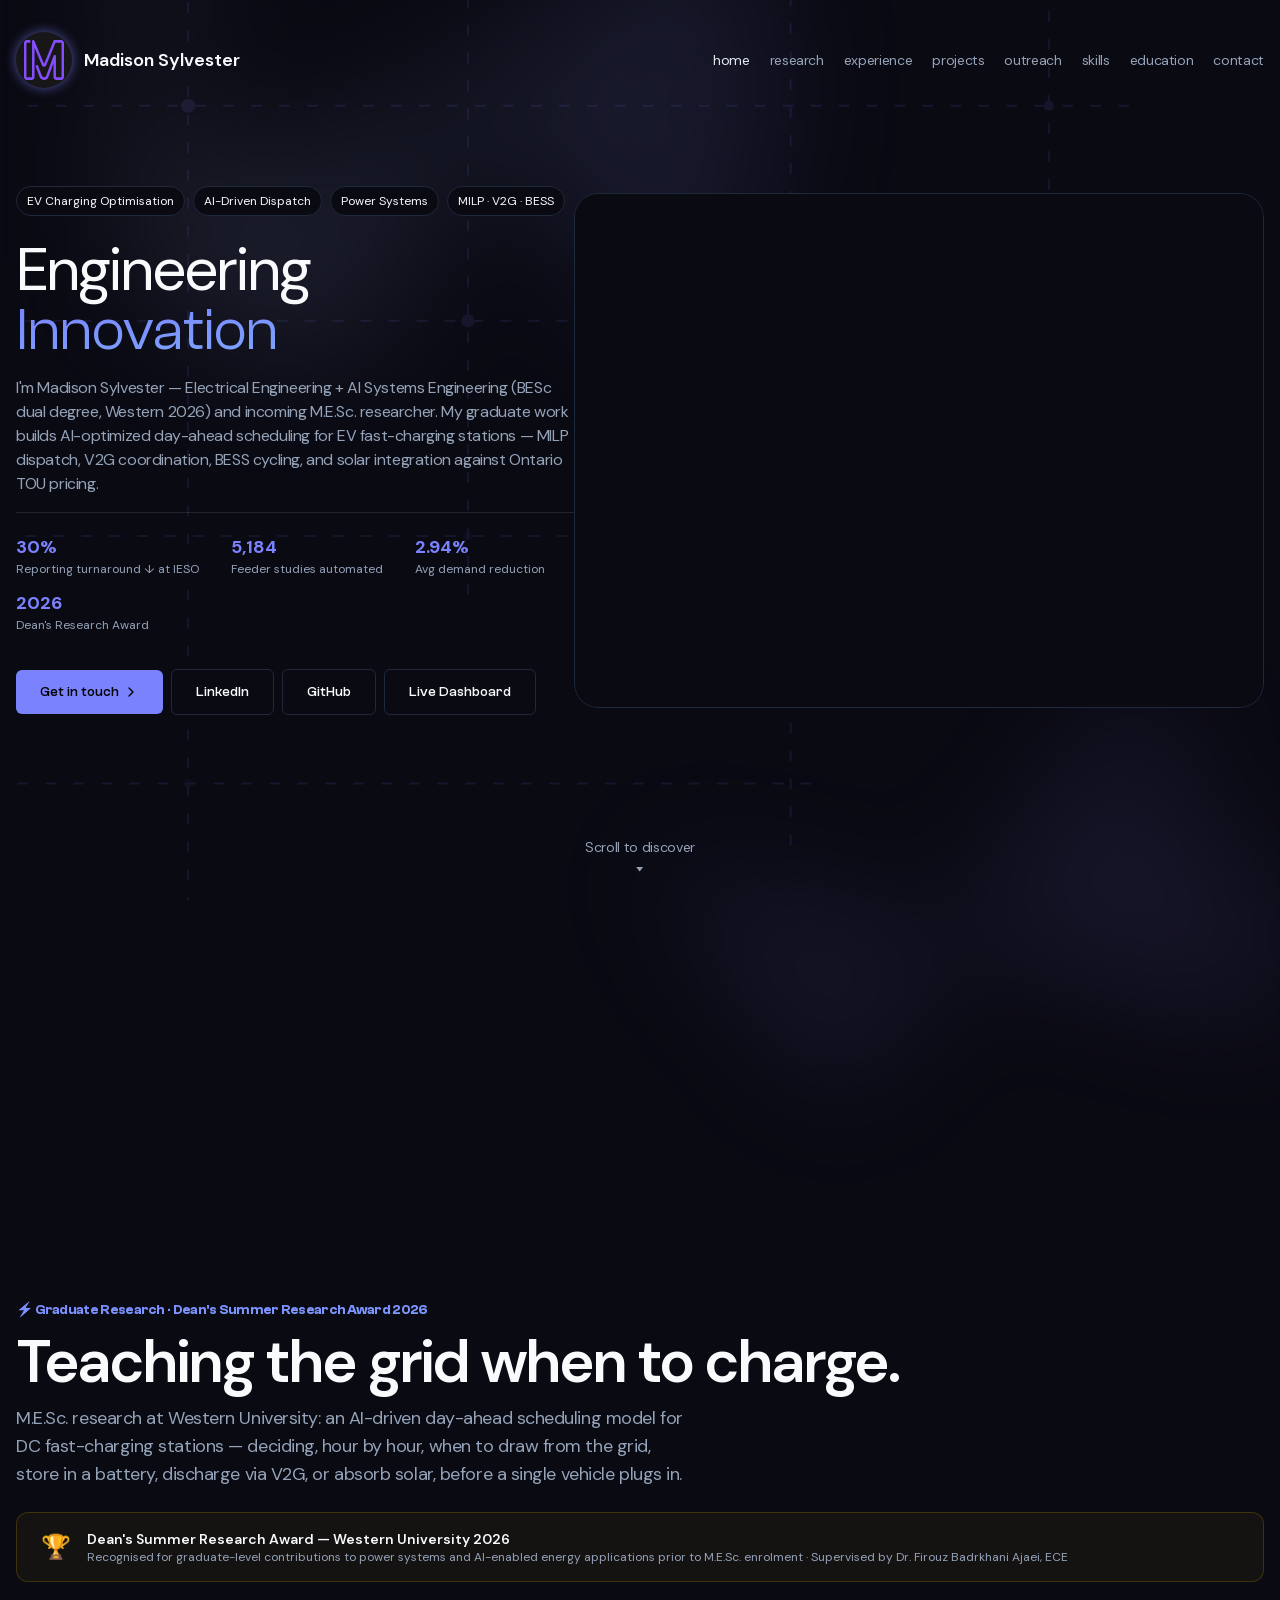
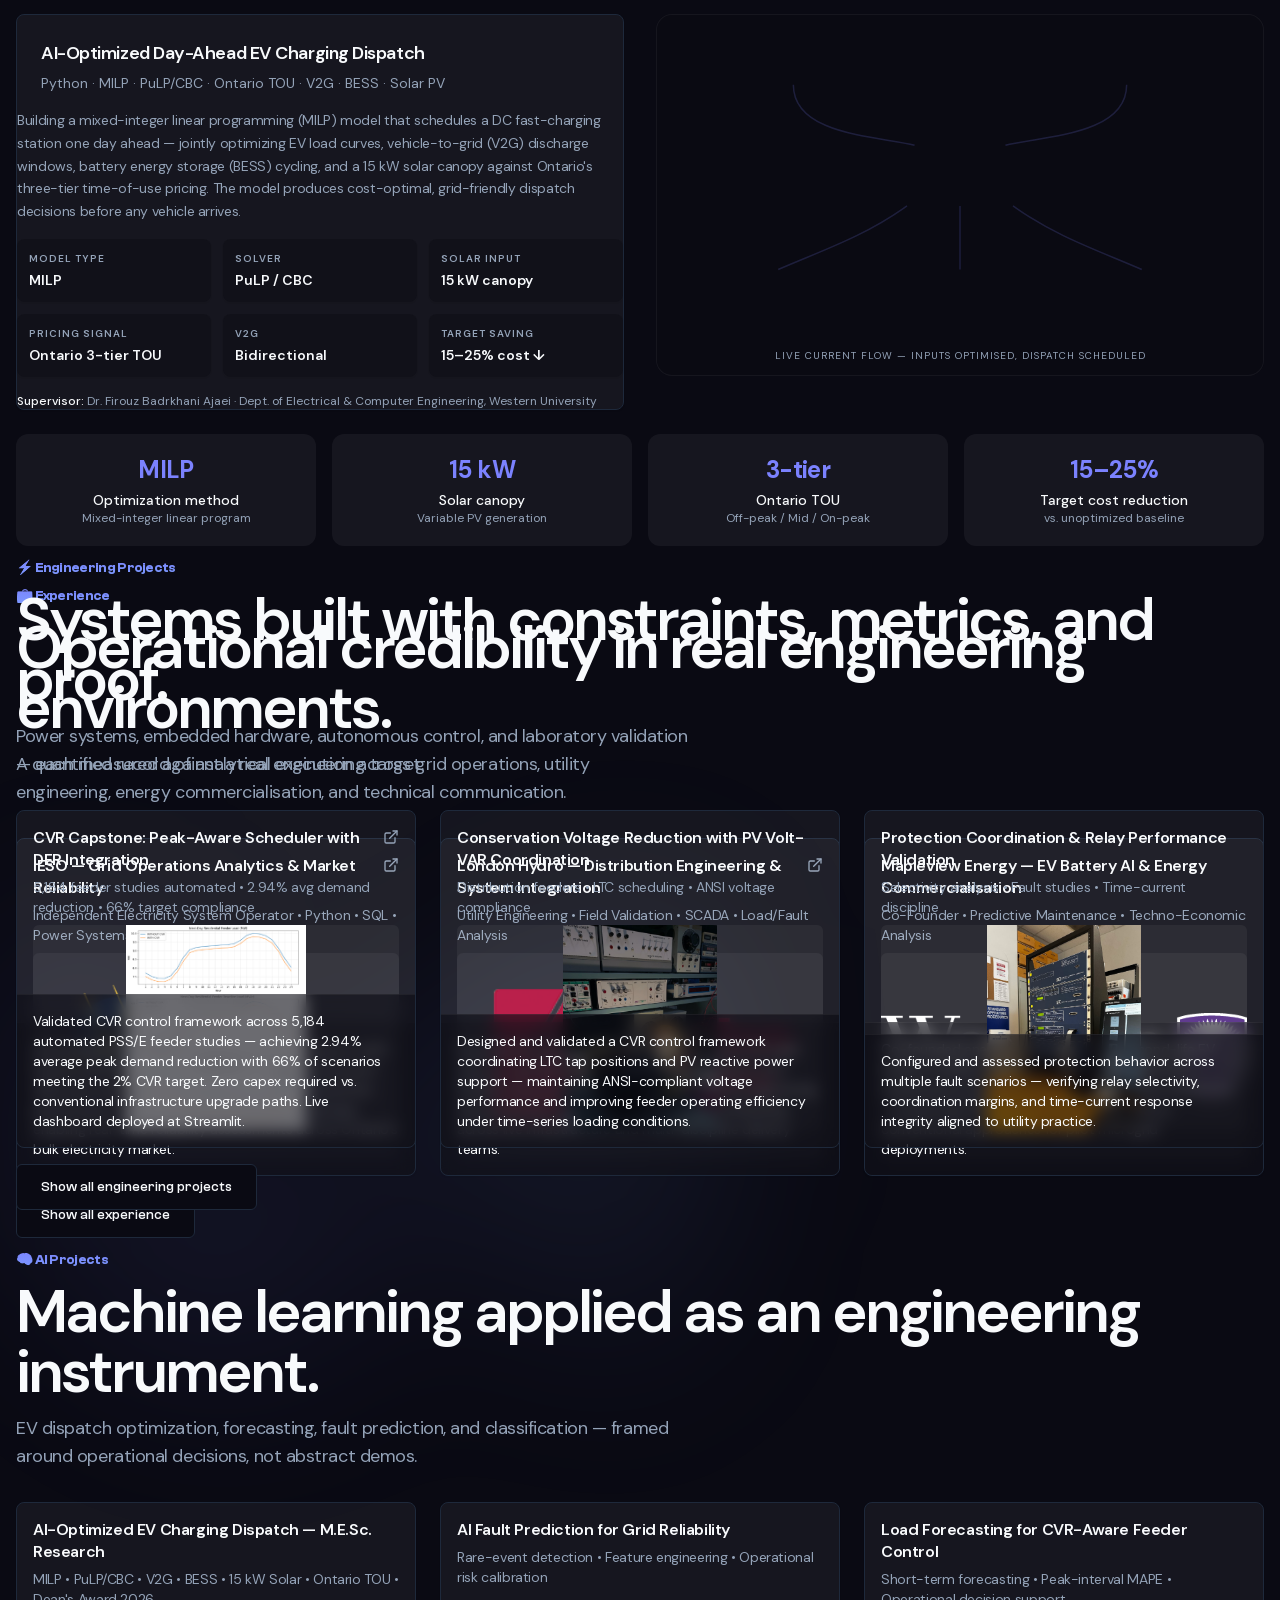
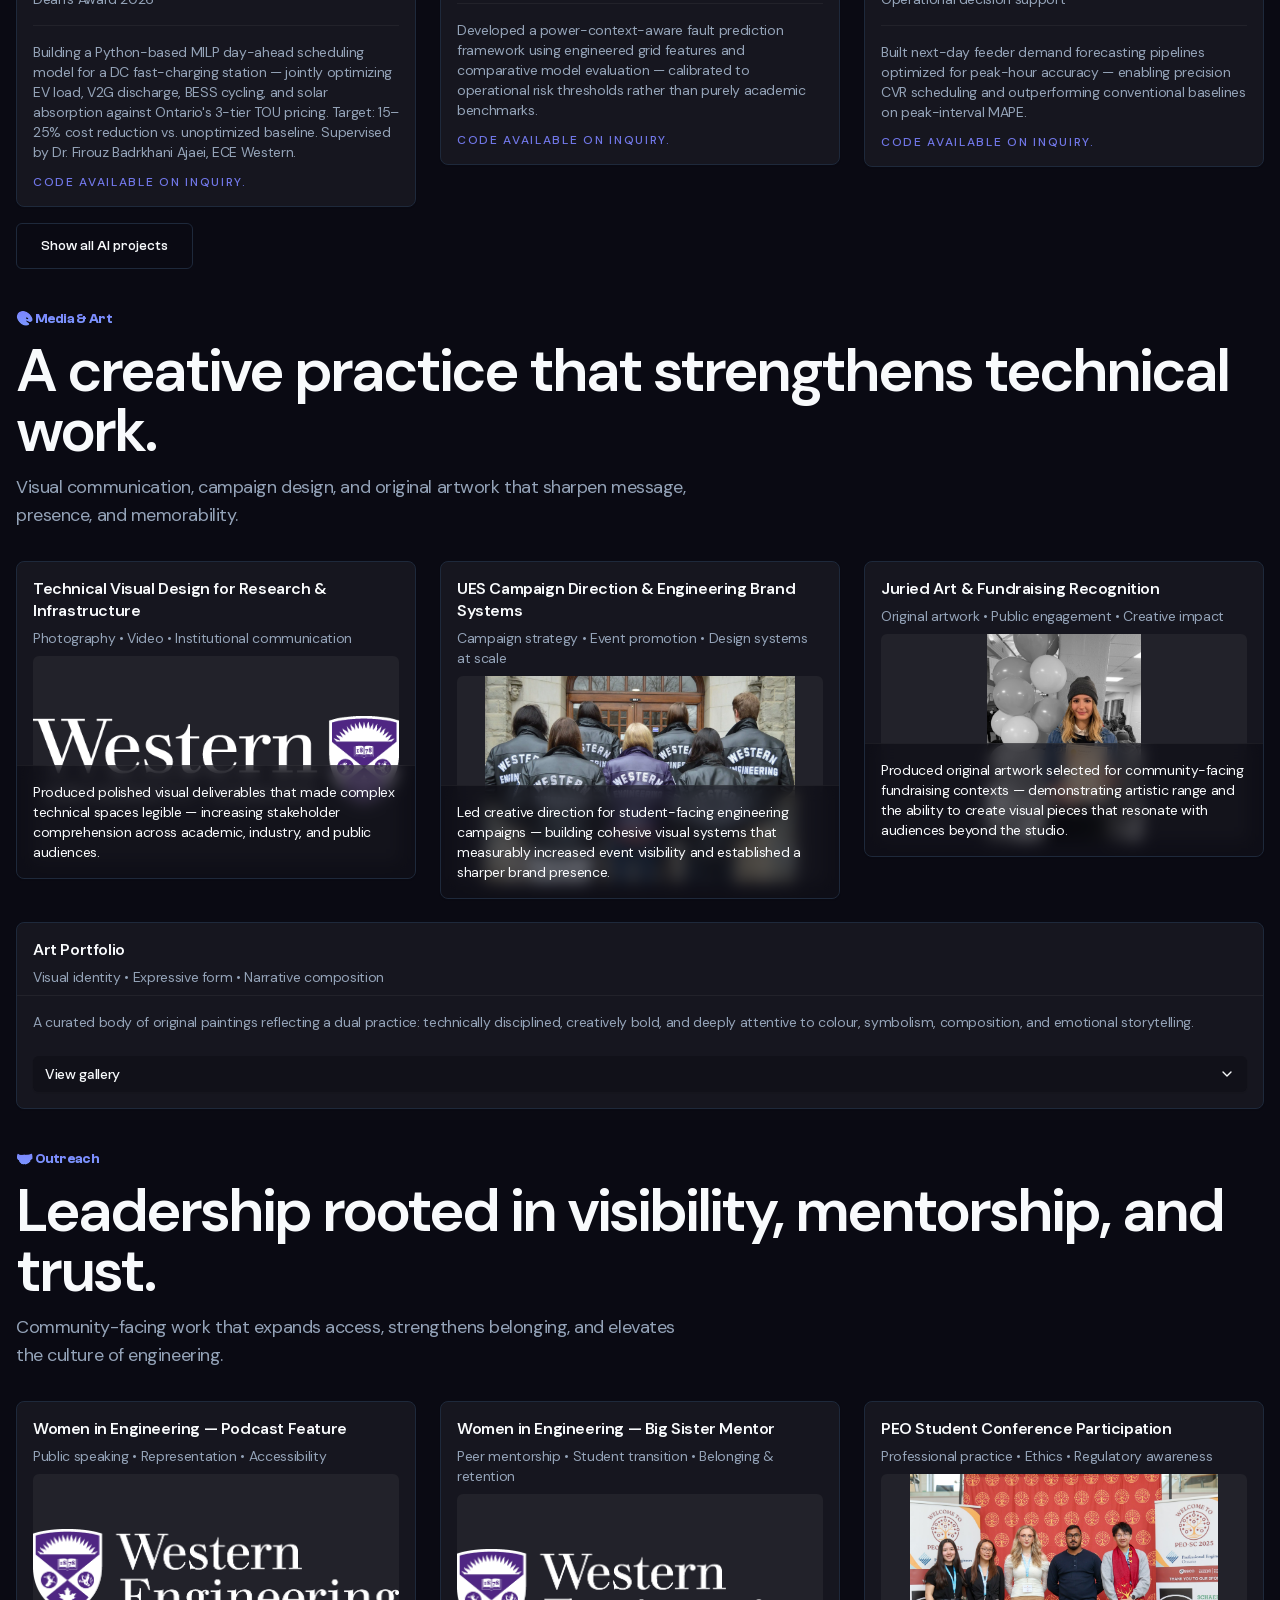
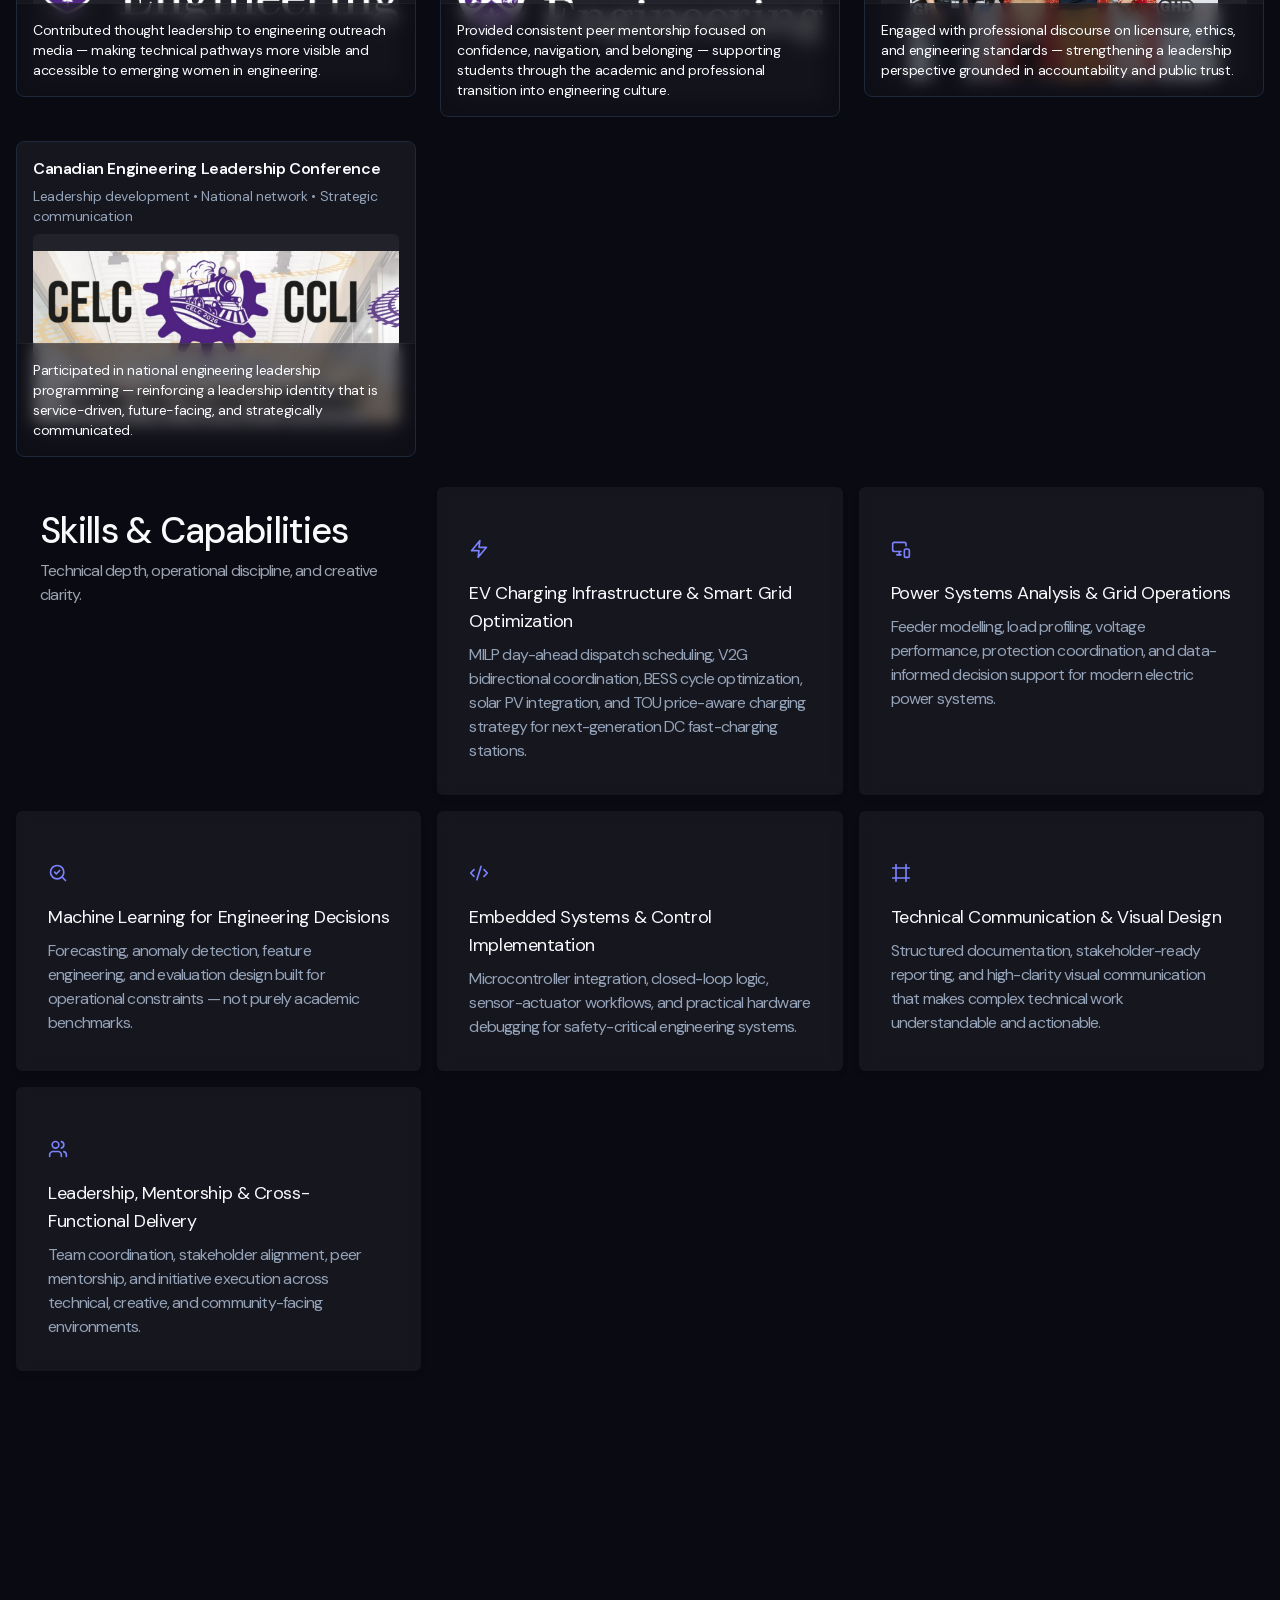
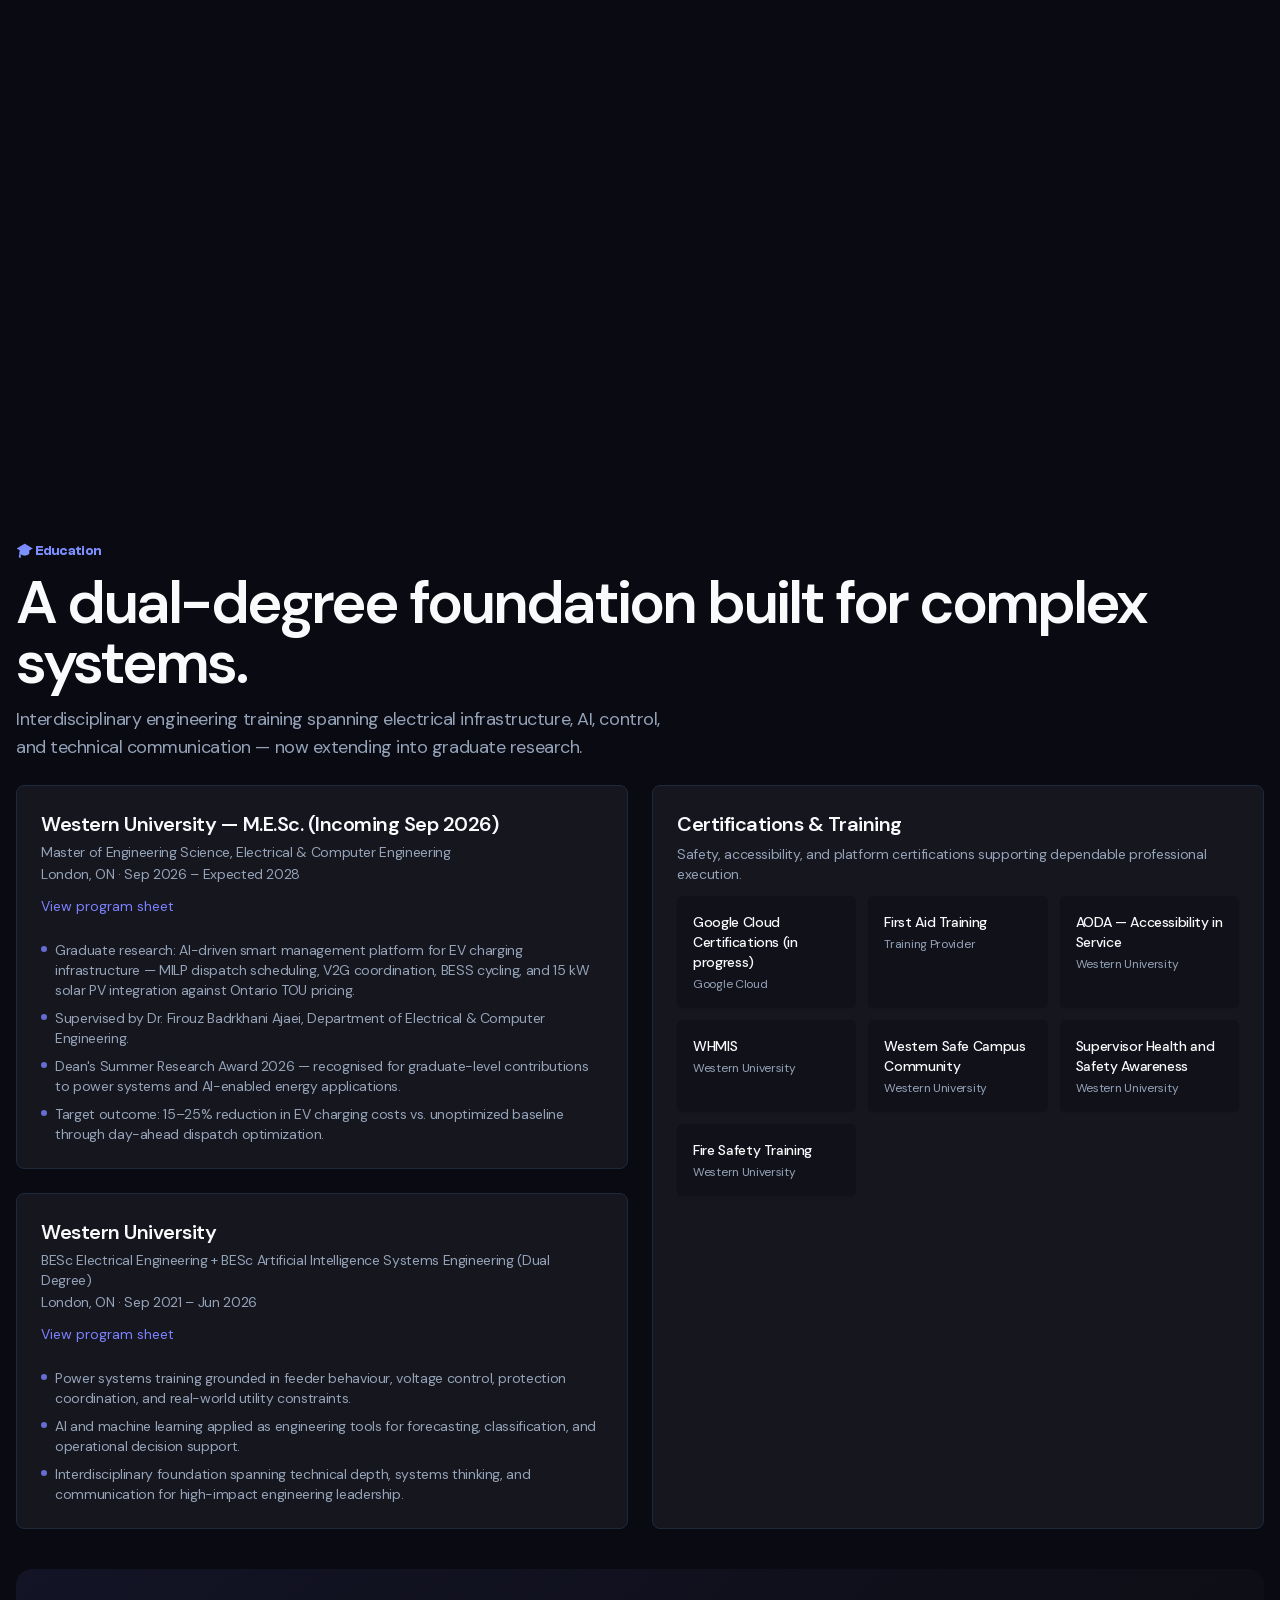
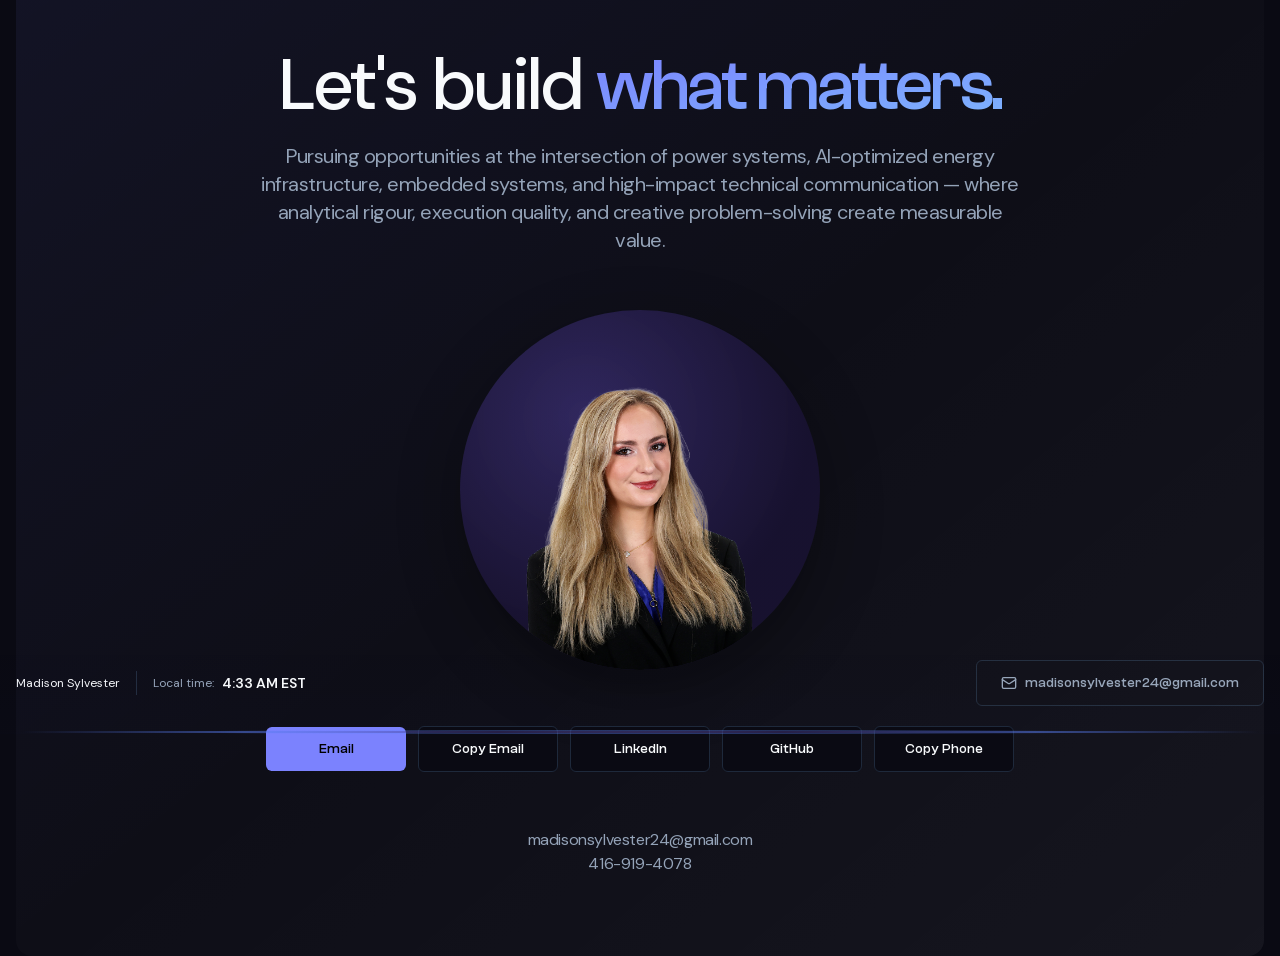
==== commit 8e37a308: "V2.01" ====
--- a/index.html
+++ b/index.html
@@ -1 +1 @@
-<!DOCTYPE html><html><head><meta charSet="utf-8"/><meta name="viewport" content="width=device-width"/><title>Madison Sylvester | Electrical Engineering + AI</title><meta name="robots" content="follow, index"/><meta name="theme-color" content="#7B82FE"/><meta name="description" content="M.E.Sc. researcher at Western University — AI-optimized EV charging infrastructure (MILP, V2G, BESS). Dual BESc Electrical Engineering + AI Systems Engineering. Dean&#x27;s Summer Research Award 2026."/><link rel="canonical" href="https://msylves6.github.io"/><link rel="icon" href="/assets/BigAssM.svg" type="image/svg+xml"/><link rel="alternate icon" href="/favicon.ico"/><link rel="icon" type="image/png" sizes="32x32" href="/favicon-32x32.png"/><link rel="icon" type="image/png" sizes="16x16" href="/favicon-16x16.png"/><link rel="apple-touch-icon" sizes="180x180" href="/apple-touch-icon.png"/><meta property="og:type" content="website"/><meta property="og:url" content="https://msylves6.github.io"/><meta property="og:site_name" content="Madison Sylvester"/><meta property="og:title" content="Madison Sylvester | Electrical Engineering + AI"/><meta property="og:description" content="M.E.Sc. researcher at Western University — AI-optimized EV charging infrastructure (MILP, V2G, BESS). Dual BESc Electrical Engineering + AI Systems Engineering. Dean&#x27;s Summer Research Award 2026."/><meta property="og:image" content="https://msylves6.github.io/assets/ProfessionalHeadshot.png"/><meta property="og:image:secure_url" content="https://msylves6.github.io/assets/ProfessionalHeadshot.png"/><meta property="og:image:alt" content="Madison Sylvester Portfolio"/><meta name="twitter:card" content="summary_large_image"/><meta name="twitter:title" content="Madison Sylvester | Electrical Engineering + AI"/><meta name="twitter:description" content="M.E.Sc. researcher at Western University — AI-optimized EV charging infrastructure (MILP, V2G, BESS). Dual BESc Electrical Engineering + AI Systems Engineering. Dean&#x27;s Summer Research Award 2026."/><meta name="twitter:image" content="https://msylves6.github.io/assets/ProfessionalHeadshot.png"/><link rel="preload" href="/assets/BigAssM.svg" as="image" fetchpriority="high"/><link rel="preload" href="/assets/ProfessionalHeadshot.png" as="image" fetchpriority="high"/><meta name="next-head-count" content="26"/><link rel="preload" href="/_next/static/media/13971731025ec697-s.p.woff2" as="font" type="font/woff2" crossorigin="anonymous" data-next-font="size-adjust"/><link rel="preload" href="/_next/static/css/d6bdb3c00a374231.css" as="style"/><link rel="stylesheet" href="/_next/static/css/d6bdb3c00a374231.css" data-n-g=""/><link rel="preload" href="/_next/static/css/31c5b3b9330e85be.css" as="style"/><link rel="stylesheet" href="/_next/static/css/31c5b3b9330e85be.css" data-n-p=""/><noscript data-n-css=""></noscript><script defer="" nomodule="" src="/_next/static/chunks/polyfills-42372ed130431b0a.js"></script><script src="/_next/static/chunks/webpack-3bc9045808e1ba36.js" defer=""></script><script src="/_next/static/chunks/framework-49c6cecf1f6d5795.js" defer=""></script><script src="/_next/static/chunks/main-f4701d23e362eb77.js" defer=""></script><script src="/_next/static/chunks/pages/_app-d93ce20122092516.js" defer=""></script><script src="/_next/static/chunks/ee9ce975-e357a86298b555a6.js" defer=""></script><script src="/_next/static/chunks/659-23f8c248b7fdfbeb.js" defer=""></script><script src="/_next/static/chunks/pages/index-3f359071cfebacec.js" defer=""></script><script src="/_next/static/ZamXNbx1dqp9v6Ix1s7OA/_buildManifest.js" defer=""></script><script src="/_next/static/ZamXNbx1dqp9v6Ix1s7OA/_ssgManifest.js" defer=""></script></head><body><div id="__next"><div lang="en" class="__className_0d7163"><nav class="Container_nav__YF_KX bg-transparent"><a class="flex items-center space-x-3" href="/"><div class="flex h-14 w-14 items-center justify-center overflow-hidden rounded-full bg-neutral-900 shadow-[0_0_12px_rgba(123,130,254,0.6)]"><img alt="Madison Sylvester Logo" fetchpriority="high" width="40" height="40" decoding="async" data-nimg="1" class="h-10 w-10" style="color:transparent" src="/assets/BigAssM.svg"/></div><span class="text-lg font-semibold">Madison Sylvester</span></a><ul class="Container_desktop-nav__zmBLV"><li class="text-base" style="opacity:0"><a href="#home" class="nav-active nav-link">Home</a></li><li class="text-base" style="opacity:0"><a href="#research" class="nav-link">Research</a></li><li class="text-base" style="opacity:0"><a href="#experience" class="nav-link">Experience</a></li><li class="text-base" style="opacity:0"><a href="#projects" class="nav-link">Projects</a></li><li class="text-base" style="opacity:0"><a href="#outreach" class="nav-link">Outreach</a></li><li class="text-base" style="opacity:0"><a href="#services" class="nav-link">Skills</a></li><li class="text-base" style="opacity:0"><a href="#education" class="nav-link">Education</a></li><li class="text-base" style="opacity:0"><a href="#contact" class="nav-link">Contact</a></li></ul></nav><div class="Container_introduction__ucPw0" style="top:0px"></div><main class="container"><div><div class="absolute -top-40 right-0 -z-10 transform-gpu overflow-hidden blur-3xl sm:-top-80"><svg class="relative left-[calc(50%-11rem)] -z-10 h-[21.1875rem] max-w-none -translate-x-1/2 rotate-[30deg] sm:left-[calc(50%-30rem)] sm:h-[42.375rem]" viewBox="0 0 1155 678"><path fill="url(#grad-a)" fill-opacity=".1" d="M317.219 518.975L203.852 678 0 438.341l317.219 80.634 204.172-286.402c1.307 132.337 45.083 346.658 209.733 145.248C936.936 126.058 882.053-94.234 1031.02 41.331c119.18 108.451 130.68 295.337 121.53 375.223L855 299l21.173 362.054-558.954-142.079z"></path><defs><linearGradient id="grad-a" x1="1155.49" x2="-78.208" y1=".177" y2="474.645" gradientUnits="userSpaceOnUse"><stop stop-color="#7980fe"></stop><stop offset="1" stop-color="#f0fff7"></stop></linearGradient></defs></svg></div><div class="absolute inset-x-0 top-[calc(100%-13rem)] -z-10 transform-gpu overflow-hidden blur-3xl sm:top-[calc(100%-30rem)]"><svg class="relative left-[calc(50%+3rem)] h-[21.1875rem] max-w-none -translate-x-1/2 sm:left-[calc(50%+36rem)] sm:h-[42.375rem]" viewBox="0 0 1155 678"><path fill="url(#grad-b)" fill-opacity=".1" d="M317.219 518.975L203.852 678 0 438.341l317.219 80.634 204.172-286.402c1.307 132.337 45.083 346.658 209.733 145.248C936.936 126.058 882.053-94.234 1031.02 41.331c119.18 108.451 130.68 295.337 121.53 375.223L855 299l21.173 362.054-558.954-142.079z"></path><defs><linearGradient id="grad-b" x1="1155.49" x2="-78.208" y1=".177" y2="474.645" gradientUnits="userSpaceOnUse"><stop stop-color="#9A70FF"></stop><stop offset="1" stop-color="#838aff"></stop></linearGradient></defs></svg></div><section id="home" data-scroll-section="true" class="relative mt-24 flex w-full flex-col items-center xl:mt-0 xl:min-h-screen xl:flex-row xl:justify-between"><div class="pointer-events-none absolute inset-0 overflow-hidden opacity-[0.11]"><svg viewBox="0 0 580 430" preserveAspectRatio="xMidYMid slice" class="h-full w-full"><line x1="0" y1="55" x2="520" y2="55" stroke="#7B82FE" stroke-width="0.9" stroke-dasharray="5 8"></line><line x1="0" y1="155" x2="400" y2="155" stroke="#7B82FE" stroke-width="0.9" stroke-dasharray="5 8"></line><line x1="0" y1="255" x2="460" y2="255" stroke="#7B82FE" stroke-width="0.9" stroke-dasharray="5 8"></line><line x1="0" y1="370" x2="370" y2="370" stroke="#7B82FE" stroke-width="0.9" stroke-dasharray="5 8"></line><line x1="80" y1="0" x2="80" y2="430" stroke="#7B82FE" stroke-width="0.9" stroke-dasharray="5 8"></line><line x1="210" y1="0" x2="210" y2="290" stroke="#7B82FE" stroke-width="0.9" stroke-dasharray="5 8"></line><line x1="360" y1="0" x2="360" y2="400" stroke="#7B82FE" stroke-width="0.9" stroke-dasharray="5 8"></line><line x1="480" y1="0" x2="480" y2="230" stroke="#7B82FE" stroke-width="0.9" stroke-dasharray="5 8"></line><circle cx="80" cy="55" r="2.5" fill="#7B82FE"></circle><circle cx="210" cy="155" r="2.5" fill="#7B82FE"></circle><circle cx="360" cy="255" r="2.5" fill="#7B82FE"></circle><circle cx="480" cy="55" r="2.5" fill="#7B82FE"></circle><circle cx="80" cy="370" r="2.5" fill="#7B82FE"></circle><circle cx="210" cy="255" r="2.5" fill="#7B82FE"></circle></svg></div><div class="Home_intro__YsXuU"><div data-scroll="true" data-scroll-direction="horizontal" data-scroll-speed=".09" class="flex flex-row flex-wrap items-center gap-2"><span class="Home_pill__EMh1L">EV Charging Optimisation</span><span class="Home_pill__EMh1L">AI-Driven Dispatch</span><span class="Home_pill__EMh1L">Power Systems</span><span class="Home_pill__EMh1L">MILP · V2G · BESS</span></div><div><h1 data-scroll="true" data-scroll-enable-touch-speed="true" data-scroll-speed=".06" data-scroll-direction="horizontal" class="leading-[0.95]"><span class="block text-6xl tracking-tighter text-foreground 2xl:text-8xl">Engineering</span><span class="block clash-grotesk text-gradient text-6xl 2xl:text-8xl">Innovation</span></h1><p data-scroll="true" data-scroll-enable-touch-speed="true" data-scroll-speed=".06" class="mt-4 max-w-xl tracking-tight text-muted-foreground 2xl:text-xl">I&#x27;m Madison Sylvester — Electrical Engineering + AI Systems Engineering (BESc dual degree, Western 2026) and incoming M.E.Sc. researcher. My graduate work builds AI-optimized day-ahead scheduling for EV fast-charging stations — MILP dispatch, V2G coordination, BESS cycling, and solar integration against Ontario TOU pricing.</p></div><div data-scroll="true" data-scroll-enable-touch-speed="true" data-scroll-speed=".06" class="mt-5 flex flex-wrap gap-x-8 gap-y-3 border-t border-white/10 pt-5"><div><div class="text-lg font-bold text-primary">30%</div><div class="text-xs text-muted-foreground">Reporting turnaround ↓ at IESO</div></div><div><div class="text-lg font-bold text-primary">5,184</div><div class="text-xs text-muted-foreground">Feeder studies automated</div></div><div><div class="text-lg font-bold text-primary">2.94%</div><div class="text-xs text-muted-foreground">Avg demand reduction</div></div><div><div class="text-lg font-bold text-primary">2026</div><div class="text-xs text-muted-foreground">Dean&#x27;s Research Award</div></div></div><span data-scroll="true" data-scroll-enable-touch-speed="true" data-scroll-speed=".06" class="flex flex-row flex-wrap items-center gap-2 pt-5"><a href="mailto:madisonsylvester24@gmail.com"><button class="clash-grotesk inline-flex items-center justify-center whitespace-nowrap rounded-md text-sm font-medium ring-offset-background transition-colors focus-visible:outline-none focus-visible:ring-2 focus-visible:ring-ring focus-visible:ring-offset-2 disabled:pointer-events-none disabled:opacity-50 bg-primary text-primary-foreground hover:bg-primary/90 px-6 py-3">Get in touch <svg xmlns="http://www.w3.org/2000/svg" width="24" height="24" viewBox="0 0 24 24" fill="none" stroke="currentColor" stroke-width="2" stroke-linecap="round" stroke-linejoin="round" class="lucide lucide-chevron-right ml-1 h-4 w-4"><path d="m9 18 6-6-6-6"></path></svg></button></a><a target="_blank" rel="noreferrer" href="https://www.linkedin.com/in/madison-sylvester24"><button class="clash-grotesk inline-flex items-center justify-center whitespace-nowrap rounded-md text-sm font-medium ring-offset-background transition-colors focus-visible:outline-none focus-visible:ring-2 focus-visible:ring-ring focus-visible:ring-offset-2 disabled:pointer-events-none disabled:opacity-50 border border-input bg-background hover:bg-accent hover:text-accent-foreground px-6 py-3">LinkedIn</button></a><a target="_blank" rel="noreferrer" href="https://github.com/msylves6"><button class="clash-grotesk inline-flex items-center justify-center whitespace-nowrap rounded-md text-sm font-medium ring-offset-background transition-colors focus-visible:outline-none focus-visible:ring-2 focus-visible:ring-ring focus-visible:ring-offset-2 disabled:pointer-events-none disabled:opacity-50 border border-input bg-background hover:bg-accent hover:text-accent-foreground px-6 py-3">GitHub</button></a><a target="_blank" rel="noreferrer" href="https://capstone-dashboard-group4.streamlit.app"><button class="clash-grotesk inline-flex items-center justify-center whitespace-nowrap rounded-md text-sm font-medium ring-offset-background transition-colors focus-visible:outline-none focus-visible:ring-2 focus-visible:ring-ring focus-visible:ring-offset-2 disabled:pointer-events-none disabled:opacity-50 border border-input bg-background hover:bg-accent hover:text-accent-foreground px-6 py-3">Live Dashboard</button></a></span><div class="Home_scroll__QIZoY">Scroll to discover <svg width="15" height="15" viewBox="0 0 15 15" fill="none" xmlns="http://www.w3.org/2000/svg" class="mt-1 animate-bounce"><path d="M4 6H11L7.5 10.5L4 6Z" fill="currentColor"></path></svg></div></div><div data-scroll="true" data-scroll-speed="-0.01" id="Home_canvas-container__gHnzG" class="relative mt-8 flex h-full w-full items-end justify-start xl:mt-0"><video src="/assets/NetworkCircuits.mp4" autoplay="" loop="" muted="" playsinline="" class="h-full w-full max-w-[900px] rounded-2xl object-cover"></video></div></section><section id="research" data-scroll-section="true"><div data-scroll="true" data-scroll-speed=".4" class="my-8 xl:my-10"><div class="flex flex-col gap-2"><span class="text-gradient clash-grotesk text-sm font-semibold tracking-tighter">⚡ Graduate Research · Dean&#x27;s Summer Research Award 2026</span><h2 class="mt-1 text-4xl font-semibold tracking-tighter xl:text-6xl">Teaching the grid when to charge.</h2><p class="mt-1 max-w-2xl text-base tracking-tight text-muted-foreground xl:text-lg">M.E.Sc. research at Western University: an AI-driven day-ahead scheduling model for DC fast-charging stations — deciding, hour by hour, when to draw from the grid, store in a battery, discharge via V2G, or absorb solar, before a single vehicle plugs in.</p></div><div class="mt-6 flex items-center gap-4 rounded-xl border border-yellow-500/20 bg-yellow-500/5 px-6 py-4"><span class="text-2xl">🏆</span><div><div class="text-sm font-semibold text-foreground">Dean&#x27;s Summer Research Award — Western University 2026</div><div class="text-xs text-muted-foreground">Recognised for graduate-level contributions to power systems and AI-enabled energy applications prior to M.E.Sc. enrolment · Supervised by Dr. Firouz Badrkhani Ajaei, ECE</div></div></div><div class="mt-8 grid gap-8 xl:grid-cols-2"><div class="rounded-lg border text-card-foreground shadow-sm bg-white/5"><div class="flex flex-col space-y-1.5 p-6 pb-2"><h3 class="text-lg font-semibold tracking-tight">AI-Optimized Day-Ahead EV Charging Dispatch</h3><div class="text-sm text-muted-foreground">Python · MILP · PuLP/CBC · Ontario TOU · V2G · BESS · Solar PV</div></div><div class="space-y-4 pt-2"><p class="text-sm leading-relaxed tracking-tight text-muted-foreground">Building a mixed-integer linear programming (MILP) model that schedules a DC fast-charging station one day ahead — jointly optimizing EV load curves, vehicle-to-grid (V2G) discharge windows, battery energy storage (BESS) cycling, and a 15 kW solar canopy against Ontario&#x27;s three-tier time-of-use pricing. The model produces cost-optimal, grid-friendly dispatch decisions before any vehicle arrives.</p><div class="grid grid-cols-2 gap-3 sm:grid-cols-3"><div class="rounded-lg bg-background/40 p-3 shadow-sm"><div class="text-[10px] font-semibold uppercase tracking-widest text-muted-foreground">Model type</div><div class="mt-1 text-sm font-semibold text-foreground">MILP</div></div><div class="rounded-lg bg-background/40 p-3 shadow-sm"><div class="text-[10px] font-semibold uppercase tracking-widest text-muted-foreground">Solver</div><div class="mt-1 text-sm font-semibold text-foreground">PuLP / CBC</div></div><div class="rounded-lg bg-background/40 p-3 shadow-sm"><div class="text-[10px] font-semibold uppercase tracking-widest text-muted-foreground">Solar input</div><div class="mt-1 text-sm font-semibold text-foreground">15 kW canopy</div></div><div class="rounded-lg bg-background/40 p-3 shadow-sm"><div class="text-[10px] font-semibold uppercase tracking-widest text-muted-foreground">Pricing signal</div><div class="mt-1 text-sm font-semibold text-foreground">Ontario 3-tier TOU</div></div><div class="rounded-lg bg-background/40 p-3 shadow-sm"><div class="text-[10px] font-semibold uppercase tracking-widest text-muted-foreground">V2G</div><div class="mt-1 text-sm font-semibold text-foreground">Bidirectional</div></div><div class="rounded-lg bg-background/40 p-3 shadow-sm"><div class="text-[10px] font-semibold uppercase tracking-widest text-muted-foreground">Target saving</div><div class="mt-1 text-sm font-semibold text-foreground">15–25% cost ↓</div></div></div><div class="text-xs text-muted-foreground"><span class="font-medium text-foreground">Supervisor:</span> <!-- -->Dr. Firouz Badrkhani Ajaei · Dept. of Electrical &amp; Computer Engineering, Western University</div></div></div><div class="flex flex-col gap-4"><div class="relative w-full overflow-hidden rounded-2xl bg-background/20 border border-white/5"><svg viewBox="0 0 800 440" class="w-full" style="max-height:420px"><defs><linearGradient id="inputGrad" x1="0" y1="0" x2="1" y2="1"><stop offset="0%" stop-color="#7B82FE" stop-opacity="0.25"></stop><stop offset="100%" stop-color="#6366f1" stop-opacity="0.08"></stop></linearGradient><linearGradient id="milpGrad" x1="0" y1="0" x2="1" y2="1"><stop offset="0%" stop-color="#7B82FE" stop-opacity="0.55"></stop><stop offset="100%" stop-color="#a855f7" stop-opacity="0.28"></stop></linearGradient><linearGradient id="outputGrad" x1="0" y1="0" x2="1" y2="1"><stop offset="0%" stop-color="#34d399" stop-opacity="0.20"></stop><stop offset="100%" stop-color="#059669" stop-opacity="0.07"></stop></linearGradient><filter id="glow"><feGaussianBlur stdDeviation="2.5" result="blur"></feGaussianBlur><feComposite in="SourceGraphic" in2="blur" operator="over"></feComposite></filter></defs><path d="M 180 92 C 180 160 295 160 340 172" stroke="rgba(123,130,254,0.18)" stroke-width="2" fill="none"></path><path d="M 620 92 C 620 160 505 160 460 172" stroke="rgba(123,130,254,0.18)" stroke-width="2" fill="none"></path><path d="M 330 252 C 275 292 215 312 160 336" stroke="rgba(123,130,254,0.18)" stroke-width="2" fill="none"></path><path d="M 400 252 L 400 336" stroke="rgba(123,130,254,0.18)" stroke-width="2" fill="none"></path><path d="M 470 252 C 525 292 585 312 640 336" stroke="rgba(123,130,254,0.18)" stroke-width="2" fill="none"></path><g opacity="0"><rect x="90" y="28" width="180" height="64" rx="12" fill="url(#inputGrad)" stroke="rgba(123,130,254,0.55)" stroke-width="1.2"></rect><text x="180" y="53" text-anchor="middle" style="font:600 12px system-ui;fill:#f1f5f9">☀ Solar PV</text><text x="180" y="70" text-anchor="middle" style="font:10px system-ui;fill:rgba(148,163,184,0.9)">15 kW canopy</text><text x="180" y="85" text-anchor="middle" style="font:9px system-ui;fill:rgba(148,163,184,0.65)">Variable generation profile</text></g><g opacity="0"><rect x="530" y="28" width="180" height="64" rx="12" fill="url(#inputGrad)" stroke="rgba(123,130,254,0.55)" stroke-width="1.2"></rect><text x="620" y="53" text-anchor="middle" style="font:600 12px system-ui;fill:#f1f5f9">⚡ Ontario Grid</text><text x="620" y="70" text-anchor="middle" style="font:10px system-ui;fill:rgba(148,163,184,0.9)">3-tier TOU pricing</text><text x="620" y="85" text-anchor="middle" style="font:9px system-ui;fill:rgba(148,163,184,0.65)">Off-peak / Mid / On-peak</text></g><g opacity="0"><rect x="268" y="168" width="264" height="84" rx="15" fill="url(#milpGrad)" stroke="rgba(123,130,254,0.85)" stroke-width="1.6"></rect><rect x="268" y="168" width="264" height="84" rx="15" fill="none" stroke="#7B82FE" stroke-width="1"></rect><text x="400" y="196" text-anchor="middle" style="font:700 14px system-ui;fill:#e2e8f0">MILP Optimizer</text><text x="400" y="213" text-anchor="middle" style="font:10px system-ui;fill:rgba(148,163,184,0.95)">PuLP / CBC solver · Python</text><text x="400" y="230" text-anchor="middle" style="font:9px system-ui;fill:rgba(148,163,184,0.7)">Day-ahead dispatch scheduling</text></g><g opacity="0"><rect x="70" y="336" width="180" height="72" rx="12" fill="url(#outputGrad)" stroke="rgba(52,211,153,0.45)" stroke-width="1.2"></rect><text x="160" y="360" text-anchor="middle" style="font:600 12px system-ui;fill:#f1f5f9">🔌 EV Charging</text><text x="160" y="378" text-anchor="middle" style="font:10px system-ui;fill:rgba(148,163,184,0.9)">Optimised load schedule</text><text x="160" y="395" text-anchor="middle" style="font:9px system-ui;fill:rgba(148,163,184,0.65)">DC fast-charging station</text></g><g opacity="0"><rect x="310" y="336" width="180" height="72" rx="12" fill="url(#outputGrad)" stroke="rgba(52,211,153,0.45)" stroke-width="1.2"></rect><text x="400" y="360" text-anchor="middle" style="font:600 12px system-ui;fill:#f1f5f9">⇄ V2G Discharge</text><text x="400" y="378" text-anchor="middle" style="font:10px system-ui;fill:rgba(148,163,184,0.9)">Grid export schedule</text><text x="400" y="395" text-anchor="middle" style="font:9px system-ui;fill:rgba(148,163,184,0.65)">Bidirectional power flow</text></g><g opacity="0"><rect x="550" y="336" width="180" height="72" rx="12" fill="url(#outputGrad)" stroke="rgba(52,211,153,0.45)" stroke-width="1.2"></rect><text x="640" y="360" text-anchor="middle" style="font:600 12px system-ui;fill:#f1f5f9">🔋 BESS</text><text x="640" y="378" text-anchor="middle" style="font:10px system-ui;fill:rgba(148,163,184,0.9)">Cycle optimisation</text><text x="640" y="395" text-anchor="middle" style="font:9px system-ui;fill:rgba(148,163,184,0.65)">Battery energy storage</text></g></svg><p class="pb-3 text-center text-[10px] tracking-widest text-muted-foreground uppercase">Live current flow — inputs optimised, dispatch scheduled</p></div></div></div><div class="mt-6 grid grid-cols-2 gap-4 xl:grid-cols-4"><div class="rounded-xl bg-white/5 p-5 text-center"><div class="text-2xl font-bold tracking-tight text-primary">MILP</div><div class="mt-1 text-sm font-medium text-foreground">Optimisation method</div><div class="text-xs text-muted-foreground">Mixed-integer linear program</div></div><div class="rounded-xl bg-white/5 p-5 text-center"><div class="text-2xl font-bold tracking-tight text-primary">15 kW</div><div class="mt-1 text-sm font-medium text-foreground">Solar canopy</div><div class="text-xs text-muted-foreground">Variable PV generation</div></div><div class="rounded-xl bg-white/5 p-5 text-center"><div class="text-2xl font-bold tracking-tight text-primary">3-tier</div><div class="mt-1 text-sm font-medium text-foreground">Ontario TOU</div><div class="text-xs text-muted-foreground">Off-peak / Mid / On-peak</div></div><div class="rounded-xl bg-white/5 p-5 text-center"><div class="text-2xl font-bold tracking-tight text-primary">15–25%</div><div class="mt-1 text-sm font-medium text-foreground">Target cost reduction</div><div class="text-xs text-muted-foreground">vs. unoptimized baseline</div></div></div></div></section><section id="experience" data-scroll-section="true"><div data-scroll="true" data-scroll-speed=".4" class="my-8 xl:my-10"><div class="flex flex-col gap-2"><span class="text-gradient clash-grotesk text-sm font-semibold tracking-tighter">💼 Experience</span><h2 class="mt-1 text-4xl font-semibold tracking-tighter xl:text-6xl">Operational credibility in real engineering environments.</h2><p class="mt-1 max-w-2xl text-base tracking-tight text-muted-foreground xl:text-lg">A quantified record of analytical execution across grid operations, utility engineering, energy commercialisation, and technical communication.</p></div><div class="mt-8 grid gap-6 sm:grid-cols-2 xl:grid-cols-3"><div class="" style="opacity:0;transform:translateY(40px) scale(0.96) translateZ(0)"><a href="https://www.ieso.ca/" target="_blank" rel="noreferrer"><div class="rounded-lg border text-card-foreground shadow-sm relative overflow-hidden bg-white/5" data-tilt-card="true"><div class="flex flex-col space-y-1.5 p-4 pb-2"><div class="flex items-start justify-between gap-2"><h3 class="text-base font-semibold tracking-tight leading-snug">IESO — Grid Operations Analytics &amp; Market Reliability</h3><svg xmlns="http://www.w3.org/2000/svg" width="24" height="24" viewBox="0 0 24 24" fill="none" stroke="currentColor" stroke-width="2" stroke-linecap="round" stroke-linejoin="round" class="lucide lucide-external-link mt-0.5 h-4 w-4 shrink-0 text-muted-foreground"><path d="M15 3h6v6"></path><path d="M10 14 21 3"></path><path d="M18 13v6a2 2 0 0 1-2 2H5a2 2 0 0 1-2-2V8a2 2 0 0 1 2-2h6"></path></svg></div><div class="text-sm tracking-tight text-muted-foreground">Independent Electricity System Operator • Python • SQL • Power Systems</div></div><div class="px-4 pb-4"><div class="relative aspect-video w-full overflow-hidden rounded-md bg-white/5"><img alt="IESO — Grid Operations Analytics &amp; Market Reliability" loading="lazy" decoding="async" data-nimg="fill" class="object-contain" style="position:absolute;height:100%;width:100%;left:0;top:0;right:0;bottom:0;color:transparent" src="/assets/Ieso-logo-lrg.png"/></div></div><div class="absolute bottom-0 w-full bg-background/60 backdrop-blur"><div class="border-t border-white/5 p-4 text-sm tracking-tight">Automated 10+ high-frequency operational reports with Python and SQL pipelines — cutting report turnaround 30% and manual processing effort 40%. Delivered live performance dashboards to 4+ stakeholder groups, enabling real-time reliability assessments across Ontario&#x27;s bulk electricity market.</div></div></div></a></div><div class="" style="opacity:0;transform:translateY(40px) scale(0.96) translateZ(0)"><a href="https://www.londonhydro.com/" target="_blank" rel="noreferrer"><div class="rounded-lg border text-card-foreground shadow-sm relative overflow-hidden bg-white/5" data-tilt-card="true"><div class="flex flex-col space-y-1.5 p-4 pb-2"><div class="flex items-start justify-between gap-2"><h3 class="text-base font-semibold tracking-tight leading-snug">London Hydro — Distribution Engineering &amp; System Integration</h3><svg xmlns="http://www.w3.org/2000/svg" width="24" height="24" viewBox="0 0 24 24" fill="none" stroke="currentColor" stroke-width="2" stroke-linecap="round" stroke-linejoin="round" class="lucide lucide-external-link mt-0.5 h-4 w-4 shrink-0 text-muted-foreground"><path d="M15 3h6v6"></path><path d="M10 14 21 3"></path><path d="M18 13v6a2 2 0 0 1-2 2H5a2 2 0 0 1-2-2V8a2 2 0 0 1 2-2h6"></path></svg></div><div class="text-sm tracking-tight text-muted-foreground">Utility Engineering • Field Validation • SCADA • Load/Fault Analysis</div></div><div class="px-4 pb-4"><div class="relative aspect-video w-full overflow-hidden rounded-md bg-white/5"><img alt="London Hydro — Distribution Engineering &amp; System Integration" loading="lazy" decoding="async" data-nimg="fill" class="object-contain" style="position:absolute;height:100%;width:100%;left:0;top:0;right:0;bottom:0;color:transparent" src="/assets/london-hydro-logo.png"/></div></div><div class="absolute bottom-0 w-full bg-background/60 backdrop-blur"><div class="border-t border-white/5 p-4 text-sm tracking-tight">Executed 5+ active utility distribution projects through end-to-end field inspection, load/fault analysis, and SCADA-informed design validation. Improved engineering documentation consistency 20% while coordinating across live infrastructure and multi-discipline delivery teams.</div></div></div></a></div><div class="" style="opacity:0;transform:translateY(40px) scale(0.96) translateZ(0)"><div class="rounded-lg border text-card-foreground shadow-sm relative overflow-hidden bg-white/5" data-tilt-card="true"><div class="flex flex-col space-y-1.5 p-4 pb-2"><div class="flex items-start justify-between gap-2"><h3 class="text-base font-semibold tracking-tight leading-snug">Mapleview Energy — EV Battery AI &amp; Energy Commercialisation</h3></div><div class="text-sm tracking-tight text-muted-foreground">Co-Founder • Predictive Maintenance • Techno-Economic Analysis</div></div><div class="px-4 pb-4"><div class="relative aspect-video w-full overflow-hidden rounded-md bg-white/5"><img alt="Mapleview Energy — EV Battery AI &amp; Energy Commercialisation" loading="lazy" decoding="async" data-nimg="fill" class="object-contain" style="position:absolute;height:100%;width:100%;left:0;top:0;right:0;bottom:0;color:transparent" src="/assets/WesternUniversity.png"/></div></div><div class="absolute bottom-0 w-full bg-background/60 backdrop-blur"><div class="border-t border-white/5 p-4 text-sm tracking-tight">Co-founded energy venture targeting second-life EV battery markets. Developed AI-driven predictive maintenance models and commercialisation framework — projecting 25%+ reduction in O&amp;M costs vs. conventional approaches for pilot microgrid deployments.</div></div></div></div></div><div class="mt-4"><button class="clash-grotesk inline-flex items-center justify-center whitespace-nowrap rounded-md text-sm font-medium ring-offset-background transition-colors focus-visible:outline-none focus-visible:ring-2 focus-visible:ring-ring focus-visible:ring-offset-2 disabled:pointer-events-none disabled:opacity-50 border border-input bg-background hover:bg-accent hover:text-accent-foreground px-6 py-3">Show all experience</button></div></div></section><section id="projects" data-scroll-section="true"><div class="relative isolate -z-10"><div class="absolute inset-x-0 -top-40 transform-gpu overflow-hidden blur-[100px] sm:-top-80 lg:-top-60" aria-hidden="true"><div class="relative left-[calc(50%-11rem)] aspect-[1155/678] w-[36.125rem] -translate-x-1/2 rotate-[30deg] bg-gradient-to-tr from-primary via-primary to-secondary opacity-10 sm:left-[calc(50%-30rem)] sm:w-[72.1875rem]" style="clip-path:polygon(74.1% 44.1%,100% 61.6%,97.5% 26.9%,85.5% 0.1%,80.7% 2%,72.5% 32.5%,60.2% 62.4%,52.4% 68.1%,47.5% 58.3%,45.2% 34.5%,27.5% 76.7%,0.1% 64.9%,17.9% 100%,27.6% 76.8%,76.1% 97.7%,74.1% 44.1%)"></div></div></div><div data-scroll="true" data-scroll-speed=".4" class="my-8 xl:my-10"><div class="flex flex-col gap-2"><span class="text-gradient clash-grotesk text-sm font-semibold tracking-tighter">⚡ Engineering Projects</span><h2 class="mt-1 text-4xl font-semibold tracking-tighter xl:text-6xl">Systems built with constraints, metrics, and proof.</h2><p class="mt-1 max-w-2xl text-base tracking-tight text-muted-foreground xl:text-lg">Power systems, embedded hardware, autonomous control, and laboratory validation — each measured against a real engineering target.</p></div><div class="mt-8 grid gap-6 sm:grid-cols-2 xl:grid-cols-3"><div class="" style="opacity:0;transform:translateY(40px) scale(0.96) translateZ(0)"><a href="https://capstone-dashboard-group4.streamlit.app" target="_blank" rel="noreferrer"><div class="rounded-lg border text-card-foreground shadow-sm relative overflow-hidden bg-white/5" data-tilt-card="true"><div class="flex flex-col space-y-1.5 p-4 pb-2"><div class="flex items-start justify-between gap-2"><h3 class="text-base font-semibold tracking-tight leading-snug">CVR Capstone: Peak-Aware Scheduler with DER Integration</h3><svg xmlns="http://www.w3.org/2000/svg" width="24" height="24" viewBox="0 0 24 24" fill="none" stroke="currentColor" stroke-width="2" stroke-linecap="round" stroke-linejoin="round" class="lucide lucide-external-link mt-0.5 h-4 w-4 shrink-0 text-muted-foreground"><path d="M15 3h6v6"></path><path d="M10 14 21 3"></path><path d="M18 13v6a2 2 0 0 1-2 2H5a2 2 0 0 1-2-2V8a2 2 0 0 1 2-2h6"></path></svg></div><div class="text-sm tracking-tight text-muted-foreground">5,184 feeder studies automated • 2.94% avg demand reduction • 66% target compliance</div></div><div class="px-4 pb-4"><div class="relative aspect-video w-full overflow-hidden rounded-md bg-white/5"><img alt="CVR Capstone: Peak-Aware Scheduler with DER Integration" loading="lazy" decoding="async" data-nimg="fill" class="object-contain" style="position:absolute;height:100%;width:100%;left:0;top:0;right:0;bottom:0;color:transparent" src="/assets/CVR REDUC.png"/></div></div><div class="absolute bottom-0 w-full bg-background/60 backdrop-blur"><div class="border-t border-white/5 p-4 text-sm tracking-tight">Validated CVR control framework across 5,184 automated PSS/E feeder studies — achieving 2.94% average peak demand reduction with 66% of scenarios meeting the 2% CVR target. Zero capex required vs. conventional infrastructure upgrade paths. Live dashboard deployed at Streamlit.</div></div></div></a></div><div class="" style="opacity:0;transform:translateY(40px) scale(0.96) translateZ(0)"><div class="rounded-lg border text-card-foreground shadow-sm relative overflow-hidden bg-white/5" data-tilt-card="true"><div class="flex flex-col space-y-1.5 p-4 pb-2"><div class="flex items-start justify-between gap-2"><h3 class="text-base font-semibold tracking-tight leading-snug">Conservation Voltage Reduction with PV Volt-VAR Coordination</h3></div><div class="text-sm tracking-tight text-muted-foreground">Distribution feeders • LTC scheduling • ANSI voltage compliance</div></div><div class="px-4 pb-4"><div class="relative aspect-video w-full overflow-hidden rounded-md bg-white/5"><img alt="Conservation Voltage Reduction with PV Volt-VAR Coordination" loading="lazy" decoding="async" data-nimg="fill" class="object-contain" style="position:absolute;height:100%;width:100%;left:0;top:0;right:0;bottom:0;color:transparent" src="/assets/PowerSystemsLab.jpg"/></div></div><div class="absolute bottom-0 w-full bg-background/60 backdrop-blur"><div class="border-t border-white/5 p-4 text-sm tracking-tight">Designed and validated a CVR control framework coordinating LTC tap positions and PV reactive power support — maintaining ANSI-compliant voltage performance and improving feeder operating efficiency under time-series loading conditions.</div></div></div></div><div class="" style="opacity:0;transform:translateY(40px) scale(0.96) translateZ(0)"><div class="rounded-lg border text-card-foreground shadow-sm relative overflow-hidden bg-white/5" data-tilt-card="true"><div class="flex flex-col space-y-1.5 p-4 pb-2"><div class="flex items-start justify-between gap-2"><h3 class="text-base font-semibold tracking-tight leading-snug">Protection Coordination &amp; Relay Performance Validation</h3></div><div class="text-sm tracking-tight text-muted-foreground">Selectivity analysis • Fault studies • Time-current discipline</div></div><div class="px-4 pb-4"><div class="relative aspect-video w-full overflow-hidden rounded-md bg-white/5"><img alt="Protection Coordination &amp; Relay Performance Validation" loading="lazy" decoding="async" data-nimg="fill" class="object-contain" style="position:absolute;height:100%;width:100%;left:0;top:0;right:0;bottom:0;color:transparent" src="/assets/PowerSystemsProtectionLab.JPEG"/></div></div><div class="absolute bottom-0 w-full bg-background/60 backdrop-blur"><div class="border-t border-white/5 p-4 text-sm tracking-tight">Configured and assessed protection behavior across multiple fault scenarios — verifying relay selectivity, coordination margins, and time-current response integrity aligned to utility practice.</div></div></div></div></div><div class="mt-4"><button class="clash-grotesk inline-flex items-center justify-center whitespace-nowrap rounded-md text-sm font-medium ring-offset-background transition-colors focus-visible:outline-none focus-visible:ring-2 focus-visible:ring-ring focus-visible:ring-offset-2 disabled:pointer-events-none disabled:opacity-50 border border-input bg-background hover:bg-accent hover:text-accent-foreground px-6 py-3">Show all engineering projects</button></div></div></section><section id="ai" data-scroll-section="true"><div data-scroll="true" data-scroll-speed=".4" class="my-8 xl:my-10"><div class="flex flex-col gap-2"><span class="text-gradient clash-grotesk text-sm font-semibold tracking-tighter">🧠 AI Projects</span><h2 class="mt-1 text-4xl font-semibold tracking-tighter xl:text-6xl">Machine learning applied as an engineering instrument.</h2><p class="mt-1 max-w-2xl text-base tracking-tight text-muted-foreground xl:text-lg">EV dispatch optimisation, forecasting, fault prediction, and classification — framed around operational decisions, not abstract demos.</p></div><div class="mt-8 grid gap-6 sm:grid-cols-2 xl:grid-cols-3"><div class="" style="opacity:0;transform:translateY(40px) scale(0.96) translateZ(0)"><div class="rounded-lg border text-card-foreground shadow-sm relative overflow-hidden bg-white/5" data-tilt-card="true"><div class="flex flex-col space-y-1.5 p-4 pb-2"><div class="flex items-start justify-between gap-2"><h3 class="text-base font-semibold tracking-tight leading-snug">AI-Optimized EV Charging Dispatch — M.E.Sc. Research</h3></div><div class="text-sm tracking-tight text-muted-foreground">MILP • PuLP/CBC • V2G • BESS • 15 kW Solar • Ontario TOU • Dean&#x27;s Award 2026</div></div><div class="p-4 pt-2"><div class="border-t border-white/5 pt-4 text-sm tracking-tight text-muted-foreground"><p>Building a Python-based MILP day-ahead scheduling model for a DC fast-charging station — jointly optimizing EV load, V2G discharge, BESS cycling, and solar absorption against Ontario&#x27;s 3-tier TOU pricing. Target: 15–25% cost reduction vs. unoptimized baseline. Supervised by Dr. Firouz Badrkhani Ajaei, ECE Western.</p><p class="mt-3 text-xs font-medium uppercase tracking-[0.14em] text-primary/90">Code available on inquiry.</p></div></div></div></div><div class="" style="opacity:0;transform:translateY(40px) scale(0.96) translateZ(0)"><div class="rounded-lg border text-card-foreground shadow-sm relative overflow-hidden bg-white/5" data-tilt-card="true"><div class="flex flex-col space-y-1.5 p-4 pb-2"><div class="flex items-start justify-between gap-2"><h3 class="text-base font-semibold tracking-tight leading-snug">AI Fault Prediction for Grid Reliability</h3></div><div class="text-sm tracking-tight text-muted-foreground">Rare-event detection • Feature engineering • Operational risk calibration</div></div><div class="p-4 pt-2"><div class="border-t border-white/5 pt-4 text-sm tracking-tight text-muted-foreground"><p>Developed a power-context-aware fault prediction framework using engineered grid features and comparative model evaluation — calibrated to operational risk thresholds rather than purely academic benchmarks.</p><p class="mt-3 text-xs font-medium uppercase tracking-[0.14em] text-primary/90">Code available on inquiry.</p></div></div></div></div><div class="" style="opacity:0;transform:translateY(40px) scale(0.96) translateZ(0)"><div class="rounded-lg border text-card-foreground shadow-sm relative overflow-hidden bg-white/5" data-tilt-card="true"><div class="flex flex-col space-y-1.5 p-4 pb-2"><div class="flex items-start justify-between gap-2"><h3 class="text-base font-semibold tracking-tight leading-snug">Load Forecasting for CVR-Aware Feeder Control</h3></div><div class="text-sm tracking-tight text-muted-foreground">Short-term forecasting • Peak-interval MAPE • Operational decision support</div></div><div class="p-4 pt-2"><div class="border-t border-white/5 pt-4 text-sm tracking-tight text-muted-foreground"><p>Built next-day feeder demand forecasting pipelines optimised for peak-hour accuracy — enabling precision CVR scheduling and outperforming conventional baselines on peak-interval MAPE.</p><p class="mt-3 text-xs font-medium uppercase tracking-[0.14em] text-primary/90">Code available on inquiry.</p></div></div></div></div></div><div class="mt-4"><button class="clash-grotesk inline-flex items-center justify-center whitespace-nowrap rounded-md text-sm font-medium ring-offset-background transition-colors focus-visible:outline-none focus-visible:ring-2 focus-visible:ring-ring focus-visible:ring-offset-2 disabled:pointer-events-none disabled:opacity-50 border border-input bg-background hover:bg-accent hover:text-accent-foreground px-6 py-3">Show all AI projects</button></div></div></section><section id="media" data-scroll-section="true"><div data-scroll="true" data-scroll-speed=".4" class="my-8 xl:my-10"><div class="flex flex-col gap-2"><span class="text-gradient clash-grotesk text-sm font-semibold tracking-tighter">🎨 Media &amp; Art</span><h2 class="mt-1 text-4xl font-semibold tracking-tighter xl:text-6xl">A creative practice that strengthens technical work.</h2><p class="mt-1 max-w-2xl text-base tracking-tight text-muted-foreground xl:text-lg">Visual communication, campaign design, and original artwork that sharpen message, presence, and memorability.</p></div><div class="mt-8 grid gap-6 sm:grid-cols-2 xl:grid-cols-3"><div class="" style="opacity:0;transform:translateY(40px) scale(0.96) translateZ(0)"><div class="rounded-lg border text-card-foreground shadow-sm relative overflow-hidden bg-white/5" data-tilt-card="true"><div class="flex flex-col space-y-1.5 p-4 pb-2"><div class="flex items-start justify-between gap-2"><h3 class="text-base font-semibold tracking-tight leading-snug">Technical Visual Design for Research &amp; Infrastructure</h3></div><div class="text-sm tracking-tight text-muted-foreground">Photography • Video • Institutional communication</div></div><div class="px-4 pb-4"><div class="relative aspect-video w-full overflow-hidden rounded-md bg-white/5"><img alt="Technical Visual Design for Research &amp; Infrastructure" loading="lazy" decoding="async" data-nimg="fill" class="object-contain" style="position:absolute;height:100%;width:100%;left:0;top:0;right:0;bottom:0;color:transparent" src="/assets/WesternUniversity.png"/></div></div><div class="absolute bottom-0 w-full bg-background/60 backdrop-blur"><div class="border-t border-white/5 p-4 text-sm tracking-tight">Produced polished visual deliverables that made complex technical spaces legible — increasing stakeholder comprehension across academic, industry, and public audiences.</div></div></div></div><div class="" style="opacity:0;transform:translateY(40px) scale(0.96) translateZ(0)"><div class="rounded-lg border text-card-foreground shadow-sm relative overflow-hidden bg-white/5" data-tilt-card="true"><div class="flex flex-col space-y-1.5 p-4 pb-2"><div class="flex items-start justify-between gap-2"><h3 class="text-base font-semibold tracking-tight leading-snug">UES Campaign Direction &amp; Engineering Brand Systems</h3></div><div class="text-sm tracking-tight text-muted-foreground">Campaign strategy • Event promotion • Design systems at scale</div></div><div class="px-4 pb-4"><div class="relative aspect-video w-full overflow-hidden rounded-md bg-white/5"><img alt="UES Campaign Direction &amp; Engineering Brand Systems" loading="lazy" decoding="async" data-nimg="fill" class="object-contain" style="position:absolute;height:100%;width:100%;left:0;top:0;right:0;bottom:0;color:transparent" src="/assets/EngJackets.png"/></div></div><div class="absolute bottom-0 w-full bg-background/60 backdrop-blur"><div class="border-t border-white/5 p-4 text-sm tracking-tight">Led creative direction for student-facing engineering campaigns — building cohesive visual systems that measurably increased event visibility and established a sharper brand presence.</div></div></div></div><div class="" style="opacity:0;transform:translateY(40px) scale(0.96) translateZ(0)"><div class="rounded-lg border text-card-foreground shadow-sm relative overflow-hidden bg-white/5" data-tilt-card="true"><div class="flex flex-col space-y-1.5 p-4 pb-2"><div class="flex items-start justify-between gap-2"><h3 class="text-base font-semibold tracking-tight leading-snug">Juried Art &amp; Fundraising Recognition</h3></div><div class="text-sm tracking-tight text-muted-foreground">Original artwork • Public engagement • Creative impact</div></div><div class="px-4 pb-4"><div class="relative aspect-video w-full overflow-hidden rounded-md bg-white/5"><img alt="Juried Art &amp; Fundraising Recognition" loading="lazy" decoding="async" data-nimg="fill" class="object-contain" style="position:absolute;height:100%;width:100%;left:0;top:0;right:0;bottom:0;color:transparent" src="/assets/ArtisticExcellenceAward.jpg"/></div></div><div class="absolute bottom-0 w-full bg-background/60 backdrop-blur"><div class="border-t border-white/5 p-4 text-sm tracking-tight">Produced original artwork selected for community-facing fundraising contexts — demonstrating artistic range and the ability to create visual pieces that resonate with audiences beyond the studio.</div></div></div></div><div class="xl:col-span-3" style="opacity:0;transform:translateY(40px) scale(0.96) translateZ(0)"><div class="rounded-lg border text-card-foreground shadow-sm relative overflow-hidden bg-white/5"><div class="flex flex-col space-y-1.5 p-4 pb-2"><div class="flex items-start justify-between gap-2"><h3 class="text-base font-semibold tracking-tight leading-snug">Art Portfolio</h3></div><div class="text-sm tracking-tight text-muted-foreground">Visual identity • Expressive form • Narrative composition</div></div><div class="p-0"><div class="border-t border-white/5 p-4 text-sm tracking-tight text-muted-foreground">A curated body of original paintings reflecting a dual practice: technically disciplined, creatively bold, and deeply attentive to colour, symbolism, composition, and emotional storytelling.</div><div class="px-4 pb-4"><button type="button" class="mt-2 flex w-full items-center justify-between rounded-md bg-background/40 px-3 py-2 text-left text-sm font-medium tracking-tight text-foreground shadow-sm transition hover:bg-background/50" aria-expanded="false" aria-controls="art-gallery"><span>View gallery</span><svg xmlns="http://www.w3.org/2000/svg" width="24" height="24" viewBox="0 0 24 24" fill="none" stroke="currentColor" stroke-width="2" stroke-linecap="round" stroke-linejoin="round" class="lucide lucide-chevron-down h-4 w-4 transition-transform"><path d="m6 9 6 6 6-6"></path></svg></button></div></div></div></div></div></div></section><section id="outreach" data-scroll-section="true"><div data-scroll="true" data-scroll-speed=".4" class="my-8 xl:my-10"><div class="flex flex-col gap-2"><span class="text-gradient clash-grotesk text-sm font-semibold tracking-tighter">🤝 Outreach</span><h2 class="mt-1 text-4xl font-semibold tracking-tighter xl:text-6xl">Leadership rooted in visibility, mentorship, and trust.</h2><p class="mt-1 max-w-2xl text-base tracking-tight text-muted-foreground xl:text-lg">Community-facing work that expands access, strengthens belonging, and elevates the culture of engineering.</p></div><div class="mt-8 grid gap-6 sm:grid-cols-2 xl:grid-cols-3"><div class="" style="opacity:0;transform:translateY(40px) scale(0.96) translateZ(0)"><div class="rounded-lg border text-card-foreground shadow-sm relative overflow-hidden bg-white/5" data-tilt-card="true"><div class="flex flex-col space-y-1.5 p-4 pb-2"><div class="flex items-start justify-between gap-2"><h3 class="text-base font-semibold tracking-tight leading-snug">Women in Engineering — Podcast Feature</h3></div><div class="text-sm tracking-tight text-muted-foreground">Public speaking • Representation • Accessibility</div></div><div class="px-4 pb-4"><div class="relative aspect-video w-full overflow-hidden rounded-md bg-white/5"><img alt="Women in Engineering — Podcast Feature" loading="lazy" decoding="async" data-nimg="fill" class="object-contain" style="position:absolute;height:100%;width:100%;left:0;top:0;right:0;bottom:0;color:transparent" src="/assets/Engineer_Stacked_Reversed.png"/></div></div><div class="absolute bottom-0 w-full bg-background/60 backdrop-blur"><div class="border-t border-white/5 p-4 text-sm tracking-tight">Contributed thought leadership to engineering outreach media — making technical pathways more visible and accessible to emerging women in engineering.</div></div></div></div><div class="" style="opacity:0;transform:translateY(40px) scale(0.96) translateZ(0)"><div class="rounded-lg border text-card-foreground shadow-sm relative overflow-hidden bg-white/5" data-tilt-card="true"><div class="flex flex-col space-y-1.5 p-4 pb-2"><div class="flex items-start justify-between gap-2"><h3 class="text-base font-semibold tracking-tight leading-snug">Women in Engineering — Big Sister Mentor</h3></div><div class="text-sm tracking-tight text-muted-foreground">Peer mentorship • Student transition • Belonging &amp; retention</div></div><div class="px-4 pb-4"><div class="relative aspect-video w-full overflow-hidden rounded-md bg-white/5"><img alt="Women in Engineering — Big Sister Mentor" loading="lazy" decoding="async" data-nimg="fill" class="object-contain" style="position:absolute;height:100%;width:100%;left:0;top:0;right:0;bottom:0;color:transparent" src="/assets/Engineer_Stacked_Reversed.png"/></div></div><div class="absolute bottom-0 w-full bg-background/60 backdrop-blur"><div class="border-t border-white/5 p-4 text-sm tracking-tight">Provided consistent peer mentorship focused on confidence, navigation, and belonging — supporting students through the academic and professional transition into engineering culture.</div></div></div></div><div class="" style="opacity:0;transform:translateY(40px) scale(0.96) translateZ(0)"><div class="rounded-lg border text-card-foreground shadow-sm relative overflow-hidden bg-white/5" data-tilt-card="true"><div class="flex flex-col space-y-1.5 p-4 pb-2"><div class="flex items-start justify-between gap-2"><h3 class="text-base font-semibold tracking-tight leading-snug">PEO Student Conference Participation</h3></div><div class="text-sm tracking-tight text-muted-foreground">Professional practice • Ethics • Regulatory awareness</div></div><div class="px-4 pb-4"><div class="relative aspect-video w-full overflow-hidden rounded-md bg-white/5"><img alt="PEO Student Conference Participation" loading="lazy" decoding="async" data-nimg="fill" class="object-contain" style="position:absolute;height:100%;width:100%;left:0;top:0;right:0;bottom:0;color:transparent" src="/assets/PEOSC.CONFERENCE.jpg"/></div></div><div class="absolute bottom-0 w-full bg-background/60 backdrop-blur"><div class="border-t border-white/5 p-4 text-sm tracking-tight">Engaged with professional discourse on licensure, ethics, and engineering standards — strengthening a leadership perspective grounded in accountability and public trust.</div></div></div></div><div class="" style="opacity:0;transform:translateY(40px) scale(0.96) translateZ(0)"><div class="rounded-lg border text-card-foreground shadow-sm relative overflow-hidden bg-white/5" data-tilt-card="true"><div class="flex flex-col space-y-1.5 p-4 pb-2"><div class="flex items-start justify-between gap-2"><h3 class="text-base font-semibold tracking-tight leading-snug">Canadian Engineering Leadership Conference</h3></div><div class="text-sm tracking-tight text-muted-foreground">Leadership development • National network • Strategic communication</div></div><div class="px-4 pb-4"><div class="relative aspect-video w-full overflow-hidden rounded-md bg-white/5"><img alt="Canadian Engineering Leadership Conference" loading="lazy" decoding="async" data-nimg="fill" class="object-contain" style="position:absolute;height:100%;width:100%;left:0;top:0;right:0;bottom:0;color:transparent" src="/assets/celc conference.png"/></div></div><div class="absolute bottom-0 w-full bg-background/60 backdrop-blur"><div class="border-t border-white/5 p-4 text-sm tracking-tight">Participated in national engineering leadership programming — reinforcing a leadership identity that is service-driven, future-facing, and strategically communicated.</div></div></div></div></div></div></section><section id="services" data-scroll-section="true"><div data-scroll="true" data-scroll-speed=".4" data-scroll-position="top" class="my-5 xl:my-6 flex flex-col justify-start space-y-6"><div class="grid items-stretch gap-4 md:grid-cols-2 xl:grid-cols-3" style="opacity:0;transform:translateY(-10px) translateZ(0)"><div class="flex flex-col py-2 xl:p-6"><h2 class="text-4xl font-medium tracking-tight">Skills &amp; Capabilities</h2><p class="mt-2 tracking-tighter text-secondary-foreground">Technical depth, operational discipline, and creative clarity.</p></div><div class="flex flex-col items-start rounded-md bg-white/5 p-8 shadow-md backdrop-blur transition duration-300 hover:-translate-y-0.5 hover:bg-white/10 hover:shadow-md"><svg xmlns="http://www.w3.org/2000/svg" width="20" height="20" viewBox="0 0 24 24" fill="none" stroke="currentColor" stroke-width="2" stroke-linecap="round" stroke-linejoin="round" class="lucide lucide-zap my-5 text-primary"><polygon points="13 2 3 14 12 14 11 22 21 10 12 10 13 2"></polygon></svg><span class="text-lg tracking-tight text-foreground">EV Charging Infrastructure &amp; Smart Grid Optimisation</span><span class="mt-2 tracking-tighter text-muted-foreground">MILP day-ahead dispatch scheduling, V2G bidirectional coordination, BESS cycle optimisation, solar PV integration, and TOU price-aware charging strategy for next-generation DC fast-charging stations.</span></div><div class="flex flex-col items-start rounded-md bg-white/5 p-8 shadow-md backdrop-blur transition duration-300 hover:-translate-y-0.5 hover:bg-white/10 hover:shadow-md"><svg xmlns="http://www.w3.org/2000/svg" width="20" height="20" viewBox="0 0 24 24" fill="none" stroke="currentColor" stroke-width="2" stroke-linecap="round" stroke-linejoin="round" class="lucide lucide-monitor-smartphone my-5 text-primary"><path d="M18 8V6a2 2 0 0 0-2-2H4a2 2 0 0 0-2 2v7a2 2 0 0 0 2 2h8"></path><path d="M10 19v-3.96 3.15"></path><path d="M7 19h5"></path><rect width="6" height="10" x="16" y="12" rx="2"></rect></svg><span class="text-lg tracking-tight text-foreground">Power Systems Analysis &amp; Grid Operations</span><span class="mt-2 tracking-tighter text-muted-foreground">Feeder modelling, load profiling, voltage performance, protection coordination, and data-informed decision support for modern electric power systems.</span></div><div class="flex flex-col items-start rounded-md bg-white/5 p-8 shadow-md backdrop-blur transition duration-300 hover:-translate-y-0.5 hover:bg-white/10 hover:shadow-md"><svg xmlns="http://www.w3.org/2000/svg" width="20" height="20" viewBox="0 0 24 24" fill="none" stroke="currentColor" stroke-width="2" stroke-linecap="round" stroke-linejoin="round" class="lucide lucide-search-check my-5 text-primary"><path d="m8 11 2 2 4-4"></path><circle cx="11" cy="11" r="8"></circle><path d="m21 21-4.3-4.3"></path></svg><span class="text-lg tracking-tight text-foreground">Machine Learning for Engineering Decisions</span><span class="mt-2 tracking-tighter text-muted-foreground">Forecasting, anomaly detection, feature engineering, and evaluation design built for operational constraints — not purely academic benchmarks.</span></div><div class="flex flex-col items-start rounded-md bg-white/5 p-8 shadow-md backdrop-blur transition duration-300 hover:-translate-y-0.5 hover:bg-white/10 hover:shadow-md"><svg xmlns="http://www.w3.org/2000/svg" width="20" height="20" viewBox="0 0 24 24" fill="none" stroke="currentColor" stroke-width="2" stroke-linecap="round" stroke-linejoin="round" class="lucide lucide-code2 my-5 text-primary"><path d="m18 16 4-4-4-4"></path><path d="m6 8-4 4 4 4"></path><path d="m14.5 4-5 16"></path></svg><span class="text-lg tracking-tight text-foreground">Embedded Systems &amp; Control Implementation</span><span class="mt-2 tracking-tighter text-muted-foreground">Microcontroller integration, closed-loop logic, sensor-actuator workflows, and practical hardware debugging for safety-critical engineering systems.</span></div><div class="flex flex-col items-start rounded-md bg-white/5 p-8 shadow-md backdrop-blur transition duration-300 hover:-translate-y-0.5 hover:bg-white/10 hover:shadow-md"><svg xmlns="http://www.w3.org/2000/svg" width="20" height="20" viewBox="0 0 24 24" fill="none" stroke="currentColor" stroke-width="2" stroke-linecap="round" stroke-linejoin="round" class="lucide lucide-frame my-5 text-primary"><line x1="22" x2="2" y1="6" y2="6"></line><line x1="22" x2="2" y1="18" y2="18"></line><line x1="6" x2="6" y1="2" y2="22"></line><line x1="18" x2="18" y1="2" y2="22"></line></svg><span class="text-lg tracking-tight text-foreground">Technical Communication &amp; Visual Design</span><span class="mt-2 tracking-tighter text-muted-foreground">Structured documentation, stakeholder-ready reporting, and high-clarity visual communication that makes complex technical work understandable and actionable.</span></div><div class="flex flex-col items-start rounded-md bg-white/5 p-8 shadow-md backdrop-blur transition duration-300 hover:-translate-y-0.5 hover:bg-white/10 hover:shadow-md"><svg xmlns="http://www.w3.org/2000/svg" width="20" height="20" viewBox="0 0 24 24" fill="none" stroke="currentColor" stroke-width="2" stroke-linecap="round" stroke-linejoin="round" class="lucide lucide-users my-5 text-primary"><path d="M16 21v-2a4 4 0 0 0-4-4H6a4 4 0 0 0-4 4v2"></path><circle cx="9" cy="7" r="4"></circle><path d="M22 21v-2a4 4 0 0 0-3-3.87"></path><path d="M16 3.13a4 4 0 0 1 0 7.75"></path></svg><span class="text-lg tracking-tight text-foreground">Leadership, Mentorship &amp; Cross-Functional Delivery</span><span class="mt-2 tracking-tighter text-muted-foreground">Team coordination, stakeholder alignment, peer mentorship, and initiative execution across technical, creative, and community-facing environments.</span></div></div></div></section><section id="education" data-scroll-section="true"><div data-scroll="true" data-scroll-speed=".4" data-scroll-position="top" class="my-8 xl:my-10 flex flex-col justify-start space-y-6"><div class="flex flex-col gap-2"><span class="text-gradient clash-grotesk text-sm font-semibold tracking-tighter">🎓 Education</span><h2 class="mt-1 text-4xl font-semibold tracking-tighter xl:text-6xl">A dual-degree foundation built for complex systems.</h2><p class="mt-1 max-w-2xl text-base tracking-tight text-muted-foreground xl:text-lg">Interdisciplinary engineering training spanning electrical infrastructure, AI, control, and technical communication — now extending into graduate research.</p></div><div class="grid gap-6 xl:grid-cols-2"><div class="flex flex-col gap-6"><div class="rounded-lg border text-card-foreground shadow-sm relative overflow-hidden bg-white/5"><div class="flex flex-col space-y-1.5 p-6 pb-3"><div class="flex flex-col gap-1"><h3 class="text-xl font-semibold tracking-tight">Western University — M.E.Sc. (Incoming Sep 2026)</h3><div class="flex flex-col gap-0.5 text-sm tracking-tight text-muted-foreground"><span>Master of Engineering Science, Electrical &amp; Computer Engineering</span><span>London, ON<!-- --> · <!-- -->Sep 2026 – Expected 2028</span></div><a target="_blank" rel="noreferrer" class="mt-2 text-sm text-primary hover:underline" href="https://www.eng.uwo.ca/electrical/">View program sheet</a></div></div><div class="p-6 pt-0"><ul class="mt-3 space-y-2 text-sm tracking-tight text-muted-foreground"><li class="flex gap-2"><span class="mt-1.5 h-1.5 w-1.5 shrink-0 rounded-full bg-primary/80"></span><span>Graduate research: AI-driven smart management platform for EV charging infrastructure — MILP dispatch scheduling, V2G coordination, BESS cycling, and 15 kW solar PV integration against Ontario TOU pricing.</span></li><li class="flex gap-2"><span class="mt-1.5 h-1.5 w-1.5 shrink-0 rounded-full bg-primary/80"></span><span>Supervised by Dr. Firouz Badrkhani Ajaei, Department of Electrical &amp; Computer Engineering.</span></li><li class="flex gap-2"><span class="mt-1.5 h-1.5 w-1.5 shrink-0 rounded-full bg-primary/80"></span><span>Dean&#x27;s Summer Research Award 2026 — recognised for graduate-level contributions to power systems and AI-enabled energy applications.</span></li><li class="flex gap-2"><span class="mt-1.5 h-1.5 w-1.5 shrink-0 rounded-full bg-primary/80"></span><span>Target outcome: 15–25% reduction in EV charging costs vs. unoptimized baseline through day-ahead dispatch optimisation.</span></li></ul></div></div><div class="rounded-lg border text-card-foreground shadow-sm relative overflow-hidden bg-white/5"><div class="flex flex-col space-y-1.5 p-6 pb-3"><div class="flex flex-col gap-1"><h3 class="text-xl font-semibold tracking-tight">Western University</h3><div class="flex flex-col gap-0.5 text-sm tracking-tight text-muted-foreground"><span>BESc Electrical Engineering + BESc Artificial Intelligence Systems Engineering (Dual Degree)</span><span>London, ON<!-- --> · <!-- -->Sep 2021 – Jun 2026</span></div><a target="_blank" rel="noreferrer" class="mt-2 text-sm text-primary hover:underline" href="https://www.eng.uwo.ca/files/undergraduate/2023-Progression-Sheets/ECE-and-AISE_OPM_yr_1_2021_or_later-FW2023.pdf">View program sheet</a></div></div><div class="p-6 pt-0"><ul class="mt-3 space-y-2 text-sm tracking-tight text-muted-foreground"><li class="flex gap-2"><span class="mt-1.5 h-1.5 w-1.5 shrink-0 rounded-full bg-primary/80"></span><span>Power systems training grounded in feeder behaviour, voltage control, protection coordination, and real-world utility constraints.</span></li><li class="flex gap-2"><span class="mt-1.5 h-1.5 w-1.5 shrink-0 rounded-full bg-primary/80"></span><span>AI and machine learning applied as engineering tools for forecasting, classification, and operational decision support.</span></li><li class="flex gap-2"><span class="mt-1.5 h-1.5 w-1.5 shrink-0 rounded-full bg-primary/80"></span><span>Interdisciplinary foundation spanning technical depth, systems thinking, and communication for high-impact engineering leadership.</span></li></ul></div></div></div><div class="rounded-lg border text-card-foreground shadow-sm relative overflow-hidden bg-white/5"><div class="flex flex-col space-y-1.5 p-6 pb-3"><h3 class="text-xl font-semibold tracking-tight">Certifications &amp; Training</h3><p class="text-sm tracking-tight text-muted-foreground">Safety, accessibility, and platform certifications supporting dependable professional execution.</p></div><div class="p-6 pt-0"><div class="grid gap-3 sm:grid-cols-2 xl:grid-cols-3"><div class="rounded-md bg-background/40 p-4 shadow-sm"><div class="text-sm font-medium tracking-tight text-foreground">Google Cloud Certifications (in progress)</div><div class="mt-1 text-xs tracking-tight text-muted-foreground">Google Cloud</div></div><div class="rounded-md bg-background/40 p-4 shadow-sm"><div class="text-sm font-medium tracking-tight text-foreground">First Aid Training</div><div class="mt-1 text-xs tracking-tight text-muted-foreground">Training Provider</div></div><div class="rounded-md bg-background/40 p-4 shadow-sm"><div class="text-sm font-medium tracking-tight text-foreground">AODA — Accessibility in Service</div><div class="mt-1 text-xs tracking-tight text-muted-foreground">Western University</div></div><div class="rounded-md bg-background/40 p-4 shadow-sm"><div class="text-sm font-medium tracking-tight text-foreground">WHMIS</div><div class="mt-1 text-xs tracking-tight text-muted-foreground">Western University</div></div><div class="rounded-md bg-background/40 p-4 shadow-sm"><div class="text-sm font-medium tracking-tight text-foreground">Western Safe Campus Community</div><div class="mt-1 text-xs tracking-tight text-muted-foreground">Western University</div></div><div class="rounded-md bg-background/40 p-4 shadow-sm"><div class="text-sm font-medium tracking-tight text-foreground">Supervisor Health and Safety Awareness</div><div class="mt-1 text-xs tracking-tight text-muted-foreground">Western University</div></div><div class="rounded-md bg-background/40 p-4 shadow-sm"><div class="text-sm font-medium tracking-tight text-foreground">Fire Safety Training</div><div class="mt-1 text-xs tracking-tight text-muted-foreground">Western University</div></div></div></div></div></div></div></section><section id="contact" data-scroll-section="true" class="my-8 xl:my-10"><div data-scroll="true" data-scroll-speed=".4" data-scroll-position="top" class="rounded-2xl bg-gradient-to-br from-primary/[8%] via-white/[2%] to-white/5 px-8 py-16 xl:px-12 xl:py-20"><div class="mx-auto flex w-full max-w-6xl flex-col items-center justify-center gap-12 xl:gap-14"><div class="max-w-4xl text-center"><h2 class="text-5xl font-medium tracking-tighter xl:text-7xl">Let&#x27;s build<!-- --> <span class="text-gradient clash-grotesk">what matters.</span></h2><p class="mx-auto mt-5 max-w-3xl text-lg leading-relaxed tracking-tight text-muted-foreground xl:text-xl">Pursuing opportunities at the intersection of power systems, AI-optimized energy infrastructure, embedded systems, and high-impact technical communication — where analytical rigour, execution quality, and creative problem-solving create measurable value.</p></div><div class="flex justify-center"><div class="flex h-[320px] w-[320px] items-center justify-center overflow-hidden rounded-full bg-[radial-gradient(circle_at_35%_30%,rgba(90,70,180,0.45),rgba(24,18,48,0.95)_65%)] shadow-[0_20px_60px_rgba(0,0,0,0.35)] xl:h-[360px] xl:w-[360px]"><img alt="Madison Sylvester — Professional Headshot" fetchpriority="high" width="560" height="840" decoding="async" data-nimg="1" class="h-[340px] w-[340px] translate-y-4 object-contain xl:h-[385px] xl:w-[385px]" style="color:transparent" src="/assets/ProfessionalHeadshot.png"/></div></div><div class="flex flex-wrap items-center justify-center gap-3"><a href="mailto:madisonsylvester24@gmail.com"><button class="clash-grotesk inline-flex items-center justify-center whitespace-nowrap rounded-md text-sm font-medium ring-offset-background transition-colors focus-visible:outline-none focus-visible:ring-2 focus-visible:ring-ring focus-visible:ring-offset-2 disabled:pointer-events-none disabled:opacity-50 bg-primary text-primary-foreground hover:bg-primary/90 px-6 py-3 min-w-[140px]">Email</button></a><button class="clash-grotesk inline-flex items-center justify-center whitespace-nowrap rounded-md text-sm font-medium ring-offset-background transition-colors focus-visible:outline-none focus-visible:ring-2 focus-visible:ring-ring focus-visible:ring-offset-2 disabled:pointer-events-none disabled:opacity-50 border border-input bg-background hover:bg-accent hover:text-accent-foreground px-6 py-3 min-w-[140px]">Copy Email</button><a target="_blank" rel="noreferrer" href="https://www.linkedin.com/in/madison-sylvester24"><button class="clash-grotesk inline-flex items-center justify-center whitespace-nowrap rounded-md text-sm font-medium ring-offset-background transition-colors focus-visible:outline-none focus-visible:ring-2 focus-visible:ring-ring focus-visible:ring-offset-2 disabled:pointer-events-none disabled:opacity-50 border border-input bg-background hover:bg-accent hover:text-accent-foreground px-6 py-3 min-w-[140px]">LinkedIn</button></a><a target="_blank" rel="noreferrer" href="https://github.com/msylves6"><button class="clash-grotesk inline-flex items-center justify-center whitespace-nowrap rounded-md text-sm font-medium ring-offset-background transition-colors focus-visible:outline-none focus-visible:ring-2 focus-visible:ring-ring focus-visible:ring-offset-2 disabled:pointer-events-none disabled:opacity-50 border border-input bg-background hover:bg-accent hover:text-accent-foreground px-6 py-3 min-w-[140px]">GitHub</button></a><button class="clash-grotesk inline-flex items-center justify-center whitespace-nowrap rounded-md text-sm font-medium ring-offset-background transition-colors focus-visible:outline-none focus-visible:ring-2 focus-visible:ring-ring focus-visible:ring-offset-2 disabled:pointer-events-none disabled:opacity-50 border border-input bg-background hover:bg-accent hover:text-accent-foreground px-6 py-3 min-w-[140px]">Copy Phone</button></div><div class="text-center text-base tracking-tight text-muted-foreground"><div>madisonsylvester24@gmail.com</div><div>416-919-4078</div></div></div></div></section></div></main><footer class="w-full bg-gradient-to-t from-primary/[1%] to-transparent"><div class="container mx-auto flex flex-row items-center justify-between py-6"><span class="flex flex-row items-center space-x-4"><p class="text-xs text-muted-foreground"> <a target="_blank" class="text-foreground transition hover:text-primary" href="https://github.com/msylves6">Madison Sylvester</a></p><hr class="hidden h-6 border-l border-muted md:flex"/><span class="flex hidden flex-row items-center space-x-2 md:flex"><p class="text-xs text-muted-foreground">Local time:</p><p class="text-sm font-semibold"> EST</p></span></span><a class="text-xs text-muted-foreground hover:text-foreground" href="mailto:madisonsylvester24@gmail.com"><button class="clash-grotesk inline-flex items-center justify-center whitespace-nowrap rounded-md text-sm font-medium ring-offset-background transition-colors focus-visible:outline-none focus-visible:ring-2 focus-visible:ring-ring focus-visible:ring-offset-2 disabled:pointer-events-none disabled:opacity-50 border border-input bg-background hover:bg-accent hover:text-accent-foreground px-6 py-3"><svg xmlns="http://www.w3.org/2000/svg" width="24" height="24" viewBox="0 0 24 24" fill="none" stroke="currentColor" stroke-width="2" stroke-linecap="round" stroke-linejoin="round" class="lucide lucide-mail h-4 w-4 md:mr-2"><rect width="20" height="16" x="2" y="4" rx="2"></rect><path d="m22 7-8.97 5.7a1.94 1.94 0 0 1-2.06 0L2 7"></path></svg><span class="hidden md:flex">madisonsylvester24@gmail.com</span></button></a></div><div class="h-1 bg-[radial-gradient(closest-side,#8486ff,#42357d,#5d83ff,transparent)] opacity-50"></div></footer></div></div><script id="__NEXT_DATA__" type="application/json">{"props":{"pageProps":{}},"page":"/","query":{},"buildId":"ZamXNbx1dqp9v6Ix1s7OA","nextExport":true,"autoExport":true,"isFallback":false,"scriptLoader":[]}</script></body></html>+<!DOCTYPE html><html><head><meta charSet="utf-8"/><meta name="viewport" content="width=device-width"/><title>Madison Sylvester | Electrical Engineering + AI</title><meta name="robots" content="follow, index"/><meta name="theme-color" content="#7B82FE"/><meta name="description" content="M.E.Sc. researcher at Western University — AI-optimized EV charging infrastructure (MILP, V2G, BESS). Dual BESc Electrical Engineering + AI Systems Engineering. Dean&#x27;s Summer Research Award 2026."/><link rel="canonical" href="https://msylves6.github.io"/><link rel="icon" href="/assets/BigAssM.svg" type="image/svg+xml"/><link rel="alternate icon" href="/favicon.ico"/><link rel="icon" type="image/png" sizes="32x32" href="/favicon-32x32.png"/><link rel="icon" type="image/png" sizes="16x16" href="/favicon-16x16.png"/><link rel="apple-touch-icon" sizes="180x180" href="/apple-touch-icon.png"/><meta property="og:type" content="website"/><meta property="og:url" content="https://msylves6.github.io"/><meta property="og:site_name" content="Madison Sylvester"/><meta property="og:title" content="Madison Sylvester | Electrical Engineering + AI"/><meta property="og:description" content="M.E.Sc. researcher at Western University — AI-optimized EV charging infrastructure (MILP, V2G, BESS). Dual BESc Electrical Engineering + AI Systems Engineering. Dean&#x27;s Summer Research Award 2026."/><meta property="og:image" content="https://msylves6.github.io/assets/ProfessionalHeadshot.png"/><meta property="og:image:secure_url" content="https://msylves6.github.io/assets/ProfessionalHeadshot.png"/><meta property="og:image:alt" content="Madison Sylvester Portfolio"/><meta name="twitter:card" content="summary_large_image"/><meta name="twitter:title" content="Madison Sylvester | Electrical Engineering + AI"/><meta name="twitter:description" content="M.E.Sc. researcher at Western University — AI-optimized EV charging infrastructure (MILP, V2G, BESS). Dual BESc Electrical Engineering + AI Systems Engineering. Dean&#x27;s Summer Research Award 2026."/><meta name="twitter:image" content="https://msylves6.github.io/assets/ProfessionalHeadshot.png"/><link rel="preload" href="/assets/BigAssM.svg" as="image" fetchpriority="high"/><link rel="preload" href="/assets/ProfessionalHeadshot.png" as="image" fetchpriority="high"/><meta name="next-head-count" content="26"/><link rel="preload" href="/_next/static/media/13971731025ec697-s.p.woff2" as="font" type="font/woff2" crossorigin="anonymous" data-next-font="size-adjust"/><link rel="preload" href="/_next/static/css/d6bdb3c00a374231.css" as="style"/><link rel="stylesheet" href="/_next/static/css/d6bdb3c00a374231.css" data-n-g=""/><link rel="preload" href="/_next/static/css/31c5b3b9330e85be.css" as="style"/><link rel="stylesheet" href="/_next/static/css/31c5b3b9330e85be.css" data-n-p=""/><noscript data-n-css=""></noscript><script defer="" nomodule="" src="/_next/static/chunks/polyfills-42372ed130431b0a.js"></script><script src="/_next/static/chunks/webpack-3bc9045808e1ba36.js" defer=""></script><script src="/_next/static/chunks/framework-49c6cecf1f6d5795.js" defer=""></script><script src="/_next/static/chunks/main-f4701d23e362eb77.js" defer=""></script><script src="/_next/static/chunks/pages/_app-d93ce20122092516.js" defer=""></script><script src="/_next/static/chunks/ee9ce975-e357a86298b555a6.js" defer=""></script><script src="/_next/static/chunks/659-23f8c248b7fdfbeb.js" defer=""></script><script src="/_next/static/chunks/pages/index-b88e3ed2068f0835.js" defer=""></script><script src="/_next/static/znJpbGE7m3FMVzTtheCBq/_buildManifest.js" defer=""></script><script src="/_next/static/znJpbGE7m3FMVzTtheCBq/_ssgManifest.js" defer=""></script></head><body><div id="__next"><div lang="en" class="__className_0d7163"><nav class="Container_nav__YF_KX bg-transparent"><a class="flex items-center space-x-3" href="/"><div class="flex h-14 w-14 items-center justify-center overflow-hidden rounded-full bg-neutral-900 shadow-[0_0_12px_rgba(123,130,254,0.6)]"><img alt="Madison Sylvester Logo" fetchpriority="high" width="40" height="40" decoding="async" data-nimg="1" class="h-10 w-10" style="color:transparent" src="/assets/BigAssM.svg"/></div><span class="text-lg font-semibold">Madison Sylvester</span></a><ul class="Container_desktop-nav__zmBLV"><li class="text-base" style="opacity:0"><a href="#home" class="nav-active nav-link">Home</a></li><li class="text-base" style="opacity:0"><a href="#research" class="nav-link">Research</a></li><li class="text-base" style="opacity:0"><a href="#experience" class="nav-link">Experience</a></li><li class="text-base" style="opacity:0"><a href="#projects" class="nav-link">Projects</a></li><li class="text-base" style="opacity:0"><a href="#outreach" class="nav-link">Outreach</a></li><li class="text-base" style="opacity:0"><a href="#services" class="nav-link">Skills</a></li><li class="text-base" style="opacity:0"><a href="#education" class="nav-link">Education</a></li><li class="text-base" style="opacity:0"><a href="#contact" class="nav-link">Contact</a></li></ul></nav><div class="Container_introduction__ucPw0" style="top:0px"></div><main class="container"><div><div class="absolute -top-40 right-0 -z-10 transform-gpu overflow-hidden blur-3xl sm:-top-80"><svg class="relative left-[calc(50%-11rem)] -z-10 h-[21.1875rem] max-w-none -translate-x-1/2 rotate-[30deg] sm:left-[calc(50%-30rem)] sm:h-[42.375rem]" viewBox="0 0 1155 678"><path fill="url(#grad-a)" fill-opacity=".1" d="M317.219 518.975L203.852 678 0 438.341l317.219 80.634 204.172-286.402c1.307 132.337 45.083 346.658 209.733 145.248C936.936 126.058 882.053-94.234 1031.02 41.331c119.18 108.451 130.68 295.337 121.53 375.223L855 299l21.173 362.054-558.954-142.079z"></path><defs><linearGradient id="grad-a" x1="1155.49" x2="-78.208" y1=".177" y2="474.645" gradientUnits="userSpaceOnUse"><stop stop-color="#7980fe"></stop><stop offset="1" stop-color="#f0fff7"></stop></linearGradient></defs></svg></div><div class="absolute inset-x-0 top-[calc(100%-13rem)] -z-10 transform-gpu overflow-hidden blur-3xl sm:top-[calc(100%-30rem)]"><svg class="relative left-[calc(50%+3rem)] h-[21.1875rem] max-w-none -translate-x-1/2 sm:left-[calc(50%+36rem)] sm:h-[42.375rem]" viewBox="0 0 1155 678"><path fill="url(#grad-b)" fill-opacity=".1" d="M317.219 518.975L203.852 678 0 438.341l317.219 80.634 204.172-286.402c1.307 132.337 45.083 346.658 209.733 145.248C936.936 126.058 882.053-94.234 1031.02 41.331c119.18 108.451 130.68 295.337 121.53 375.223L855 299l21.173 362.054-558.954-142.079z"></path><defs><linearGradient id="grad-b" x1="1155.49" x2="-78.208" y1=".177" y2="474.645" gradientUnits="userSpaceOnUse"><stop stop-color="#9A70FF"></stop><stop offset="1" stop-color="#838aff"></stop></linearGradient></defs></svg></div><section id="home" data-scroll-section="true" class="relative mt-24 flex w-full flex-col items-center xl:mt-0 xl:min-h-screen xl:flex-row xl:justify-between"><div class="pointer-events-none absolute inset-0 overflow-hidden opacity-[0.11]"><svg viewBox="0 0 580 430" preserveAspectRatio="xMidYMid slice" class="h-full w-full"><line x1="0" y1="55" x2="520" y2="55" stroke="#7B82FE" stroke-width="0.9" stroke-dasharray="5 8"></line><line x1="0" y1="155" x2="400" y2="155" stroke="#7B82FE" stroke-width="0.9" stroke-dasharray="5 8"></line><line x1="0" y1="255" x2="460" y2="255" stroke="#7B82FE" stroke-width="0.9" stroke-dasharray="5 8"></line><line x1="0" y1="370" x2="370" y2="370" stroke="#7B82FE" stroke-width="0.9" stroke-dasharray="5 8"></line><line x1="80" y1="0" x2="80" y2="430" stroke="#7B82FE" stroke-width="0.9" stroke-dasharray="5 8"></line><line x1="210" y1="0" x2="210" y2="290" stroke="#7B82FE" stroke-width="0.9" stroke-dasharray="5 8"></line><line x1="360" y1="0" x2="360" y2="400" stroke="#7B82FE" stroke-width="0.9" stroke-dasharray="5 8"></line><line x1="480" y1="0" x2="480" y2="230" stroke="#7B82FE" stroke-width="0.9" stroke-dasharray="5 8"></line><circle cx="80" cy="55" r="2.5" fill="#7B82FE"></circle><circle cx="210" cy="155" r="2.5" fill="#7B82FE"></circle><circle cx="360" cy="255" r="2.5" fill="#7B82FE"></circle><circle cx="480" cy="55" r="2.5" fill="#7B82FE"></circle><circle cx="80" cy="370" r="2.5" fill="#7B82FE"></circle><circle cx="210" cy="255" r="2.5" fill="#7B82FE"></circle></svg></div><div class="Home_intro__YsXuU"><div data-scroll="true" data-scroll-direction="horizontal" data-scroll-speed=".09" class="flex flex-row flex-wrap items-center gap-2"><span class="Home_pill__EMh1L">EV Charging Optimisation</span><span class="Home_pill__EMh1L">AI-Driven Dispatch</span><span class="Home_pill__EMh1L">Power Systems</span><span class="Home_pill__EMh1L">MILP · V2G · BESS</span></div><div><h1 data-scroll="true" data-scroll-enable-touch-speed="true" data-scroll-speed=".06" data-scroll-direction="horizontal" class="leading-[0.95]"><span class="block text-6xl tracking-tighter text-foreground 2xl:text-8xl">Engineering</span><span class="block clash-grotesk text-gradient text-6xl 2xl:text-8xl">Innovation</span></h1><p data-scroll="true" data-scroll-enable-touch-speed="true" data-scroll-speed=".06" class="mt-4 max-w-xl tracking-tight text-muted-foreground 2xl:text-xl">I&#x27;m Madison Sylvester — Electrical Engineering + AI Systems Engineering (BESc dual degree, Western 2026) and incoming M.E.Sc. researcher. My graduate work builds AI-optimized day-ahead scheduling for EV fast-charging stations — MILP dispatch, V2G coordination, BESS cycling, and solar integration against Ontario TOU pricing.</p></div><div data-scroll="true" data-scroll-enable-touch-speed="true" data-scroll-speed=".06" class="mt-5 flex flex-wrap gap-x-8 gap-y-3 border-t border-white/10 pt-5"><div><div class="text-lg font-bold text-primary">30%</div><div class="text-xs text-muted-foreground">Reporting turnaround ↓ at IESO</div></div><div><div class="text-lg font-bold text-primary">5,184</div><div class="text-xs text-muted-foreground">Feeder studies automated</div></div><div><div class="text-lg font-bold text-primary">2.94%</div><div class="text-xs text-muted-foreground">Avg demand reduction</div></div><div><div class="text-lg font-bold text-primary">2026</div><div class="text-xs text-muted-foreground">Dean&#x27;s Research Award</div></div></div><span data-scroll="true" data-scroll-enable-touch-speed="true" data-scroll-speed=".06" class="flex flex-row flex-wrap items-center gap-2 pt-5"><a href="mailto:madisonsylvester24@gmail.com"><button class="clash-grotesk inline-flex items-center justify-center whitespace-nowrap rounded-md text-sm font-medium ring-offset-background transition-colors focus-visible:outline-none focus-visible:ring-2 focus-visible:ring-ring focus-visible:ring-offset-2 disabled:pointer-events-none disabled:opacity-50 bg-primary text-primary-foreground hover:bg-primary/90 px-6 py-3">Get in touch <svg xmlns="http://www.w3.org/2000/svg" width="24" height="24" viewBox="0 0 24 24" fill="none" stroke="currentColor" stroke-width="2" stroke-linecap="round" stroke-linejoin="round" class="lucide lucide-chevron-right ml-1 h-4 w-4"><path d="m9 18 6-6-6-6"></path></svg></button></a><a target="_blank" rel="noreferrer" href="https://www.linkedin.com/in/madison-sylvester24"><button class="clash-grotesk inline-flex items-center justify-center whitespace-nowrap rounded-md text-sm font-medium ring-offset-background transition-colors focus-visible:outline-none focus-visible:ring-2 focus-visible:ring-ring focus-visible:ring-offset-2 disabled:pointer-events-none disabled:opacity-50 border border-input bg-background hover:bg-accent hover:text-accent-foreground px-6 py-3">LinkedIn</button></a><a target="_blank" rel="noreferrer" href="https://github.com/msylves6"><button class="clash-grotesk inline-flex items-center justify-center whitespace-nowrap rounded-md text-sm font-medium ring-offset-background transition-colors focus-visible:outline-none focus-visible:ring-2 focus-visible:ring-ring focus-visible:ring-offset-2 disabled:pointer-events-none disabled:opacity-50 border border-input bg-background hover:bg-accent hover:text-accent-foreground px-6 py-3">GitHub</button></a><a target="_blank" rel="noreferrer" href="https://capstone-dashboard-group4.streamlit.app"><button class="clash-grotesk inline-flex items-center justify-center whitespace-nowrap rounded-md text-sm font-medium ring-offset-background transition-colors focus-visible:outline-none focus-visible:ring-2 focus-visible:ring-ring focus-visible:ring-offset-2 disabled:pointer-events-none disabled:opacity-50 border border-input bg-background hover:bg-accent hover:text-accent-foreground px-6 py-3">Live Dashboard</button></a></span><div class="Home_scroll__QIZoY">Scroll to discover <svg width="15" height="15" viewBox="0 0 15 15" fill="none" xmlns="http://www.w3.org/2000/svg" class="mt-1 animate-bounce"><path d="M4 6H11L7.5 10.5L4 6Z" fill="currentColor"></path></svg></div></div><div data-scroll="true" data-scroll-speed="-0.01" id="Home_canvas-container__gHnzG" class="relative mt-8 flex h-full w-full items-end justify-start xl:mt-0"><video src="/assets/NetworkCircuits.mp4" autoplay="" loop="" muted="" playsinline="" class="h-full w-full max-w-[900px] rounded-2xl object-cover"></video></div></section><section id="research" data-scroll-section="true"><div data-scroll="true" data-scroll-speed=".4" class="my-8 xl:my-10"><div class="flex flex-col gap-2"><span class="text-gradient clash-grotesk text-sm font-semibold tracking-tighter">⚡ Graduate Research · Dean&#x27;s Summer Research Award 2026</span><h2 class="mt-1 text-4xl font-semibold tracking-tighter xl:text-6xl">Teaching the grid when to charge.</h2><p class="mt-1 max-w-2xl text-base tracking-tight text-muted-foreground xl:text-lg">M.E.Sc. research at Western University: an AI-driven day-ahead scheduling model for DC fast-charging stations — deciding, hour by hour, when to draw from the grid, store in a battery, discharge via V2G, or absorb solar, before a single vehicle plugs in.</p></div><div class="mt-6 flex items-center gap-4 rounded-xl border border-yellow-500/20 bg-yellow-500/5 px-6 py-4"><span class="text-2xl">🏆</span><div><div class="text-sm font-semibold text-foreground">Dean&#x27;s Summer Research Award — Western University 2026</div><div class="text-xs text-muted-foreground">Recognised for graduate-level contributions to power systems and AI-enabled energy applications prior to M.E.Sc. enrolment · Supervised by Dr. Firouz Badrkhani Ajaei, ECE</div></div></div><div class="mt-8 grid gap-8 xl:grid-cols-2"><div class="rounded-lg border text-card-foreground shadow-sm bg-white/5"><div class="flex flex-col space-y-1.5 p-6 pb-2"><h3 class="text-lg font-semibold tracking-tight">AI-Optimized Day-Ahead EV Charging Dispatch</h3><div class="text-sm text-muted-foreground">Python · MILP · PuLP/CBC · Ontario TOU · V2G · BESS · Solar PV</div></div><div class="space-y-4 pt-2"><p class="text-sm leading-relaxed tracking-tight text-muted-foreground">Building a mixed-integer linear programming (MILP) model that schedules a DC fast-charging station one day ahead — jointly optimizing EV load curves, vehicle-to-grid (V2G) discharge windows, battery energy storage (BESS) cycling, and a 15 kW solar canopy against Ontario&#x27;s three-tier time-of-use pricing. The model produces cost-optimal, grid-friendly dispatch decisions before any vehicle arrives.</p><div class="grid grid-cols-2 gap-3 sm:grid-cols-3"><div class="rounded-lg bg-background/40 p-3 shadow-sm"><div class="text-[10px] font-semibold uppercase tracking-widest text-muted-foreground">Model type</div><div class="mt-1 text-sm font-semibold text-foreground">MILP</div></div><div class="rounded-lg bg-background/40 p-3 shadow-sm"><div class="text-[10px] font-semibold uppercase tracking-widest text-muted-foreground">Solver</div><div class="mt-1 text-sm font-semibold text-foreground">PuLP / CBC</div></div><div class="rounded-lg bg-background/40 p-3 shadow-sm"><div class="text-[10px] font-semibold uppercase tracking-widest text-muted-foreground">Solar input</div><div class="mt-1 text-sm font-semibold text-foreground">15 kW canopy</div></div><div class="rounded-lg bg-background/40 p-3 shadow-sm"><div class="text-[10px] font-semibold uppercase tracking-widest text-muted-foreground">Pricing signal</div><div class="mt-1 text-sm font-semibold text-foreground">Ontario 3-tier TOU</div></div><div class="rounded-lg bg-background/40 p-3 shadow-sm"><div class="text-[10px] font-semibold uppercase tracking-widest text-muted-foreground">V2G</div><div class="mt-1 text-sm font-semibold text-foreground">Bidirectional</div></div><div class="rounded-lg bg-background/40 p-3 shadow-sm"><div class="text-[10px] font-semibold uppercase tracking-widest text-muted-foreground">Target saving</div><div class="mt-1 text-sm font-semibold text-foreground">15–25% cost ↓</div></div></div><div class="text-xs text-muted-foreground"><span class="font-medium text-foreground">Supervisor:</span> <!-- -->Dr. Firouz Badrkhani Ajaei · Dept. of Electrical &amp; Computer Engineering, Western University</div></div></div><div class="flex flex-col gap-4"><div class="relative w-full overflow-hidden rounded-2xl bg-background/20 border border-white/5"><svg viewBox="0 0 800 440" class="w-full" style="max-height:420px"><defs><linearGradient id="inputGrad" x1="0" y1="0" x2="1" y2="1"><stop offset="0%" stop-color="#7B82FE" stop-opacity="0.25"></stop><stop offset="100%" stop-color="#6366f1" stop-opacity="0.08"></stop></linearGradient><linearGradient id="milpGrad" x1="0" y1="0" x2="1" y2="1"><stop offset="0%" stop-color="#7B82FE" stop-opacity="0.55"></stop><stop offset="100%" stop-color="#a855f7" stop-opacity="0.28"></stop></linearGradient><linearGradient id="outputGrad" x1="0" y1="0" x2="1" y2="1"><stop offset="0%" stop-color="#34d399" stop-opacity="0.20"></stop><stop offset="100%" stop-color="#059669" stop-opacity="0.07"></stop></linearGradient><filter id="glow"><feGaussianBlur stdDeviation="2.5" result="blur"></feGaussianBlur><feComposite in="SourceGraphic" in2="blur" operator="over"></feComposite></filter></defs><path d="M 180 92 C 180 160 295 160 340 172" stroke="rgba(123,130,254,0.18)" stroke-width="2" fill="none"></path><path d="M 620 92 C 620 160 505 160 460 172" stroke="rgba(123,130,254,0.18)" stroke-width="2" fill="none"></path><path d="M 330 252 C 275 292 215 312 160 336" stroke="rgba(123,130,254,0.18)" stroke-width="2" fill="none"></path><path d="M 400 252 L 400 336" stroke="rgba(123,130,254,0.18)" stroke-width="2" fill="none"></path><path d="M 470 252 C 525 292 585 312 640 336" stroke="rgba(123,130,254,0.18)" stroke-width="2" fill="none"></path><g opacity="0"><rect x="90" y="28" width="180" height="64" rx="12" fill="url(#inputGrad)" stroke="rgba(123,130,254,0.55)" stroke-width="1.2"></rect><text x="180" y="53" text-anchor="middle" style="font:600 12px system-ui;fill:#f1f5f9">☀ Solar PV</text><text x="180" y="70" text-anchor="middle" style="font:10px system-ui;fill:rgba(148,163,184,0.9)">15 kW canopy</text><text x="180" y="85" text-anchor="middle" style="font:9px system-ui;fill:rgba(148,163,184,0.65)">Variable generation profile</text></g><g opacity="0"><rect x="530" y="28" width="180" height="64" rx="12" fill="url(#inputGrad)" stroke="rgba(123,130,254,0.55)" stroke-width="1.2"></rect><text x="620" y="53" text-anchor="middle" style="font:600 12px system-ui;fill:#f1f5f9">⚡ Ontario Grid</text><text x="620" y="70" text-anchor="middle" style="font:10px system-ui;fill:rgba(148,163,184,0.9)">3-tier TOU pricing</text><text x="620" y="85" text-anchor="middle" style="font:9px system-ui;fill:rgba(148,163,184,0.65)">Off-peak / Mid / On-peak</text></g><g opacity="0"><rect x="268" y="168" width="264" height="84" rx="15" fill="url(#milpGrad)" stroke="rgba(123,130,254,0.85)" stroke-width="1.6"></rect><rect x="268" y="168" width="264" height="84" rx="15" fill="none" stroke="#7B82FE" stroke-width="1"></rect><text x="400" y="196" text-anchor="middle" style="font:700 14px system-ui;fill:#e2e8f0">MILP Optimizer</text><text x="400" y="213" text-anchor="middle" style="font:10px system-ui;fill:rgba(148,163,184,0.95)">PuLP / CBC solver · Python</text><text x="400" y="230" text-anchor="middle" style="font:9px system-ui;fill:rgba(148,163,184,0.7)">Day-ahead dispatch scheduling</text></g><g opacity="0"><rect x="70" y="336" width="180" height="72" rx="12" fill="url(#outputGrad)" stroke="rgba(52,211,153,0.45)" stroke-width="1.2"></rect><text x="160" y="360" text-anchor="middle" style="font:600 12px system-ui;fill:#f1f5f9">🔌 EV Charging</text><text x="160" y="378" text-anchor="middle" style="font:10px system-ui;fill:rgba(148,163,184,0.9)">Optimised load schedule</text><text x="160" y="395" text-anchor="middle" style="font:9px system-ui;fill:rgba(148,163,184,0.65)">DC fast-charging station</text></g><g opacity="0"><rect x="310" y="336" width="180" height="72" rx="12" fill="url(#outputGrad)" stroke="rgba(52,211,153,0.45)" stroke-width="1.2"></rect><text x="400" y="360" text-anchor="middle" style="font:600 12px system-ui;fill:#f1f5f9">⇄ V2G Discharge</text><text x="400" y="378" text-anchor="middle" style="font:10px system-ui;fill:rgba(148,163,184,0.9)">Grid export schedule</text><text x="400" y="395" text-anchor="middle" style="font:9px system-ui;fill:rgba(148,163,184,0.65)">Bidirectional power flow</text></g><g opacity="0"><rect x="550" y="336" width="180" height="72" rx="12" fill="url(#outputGrad)" stroke="rgba(52,211,153,0.45)" stroke-width="1.2"></rect><text x="640" y="360" text-anchor="middle" style="font:600 12px system-ui;fill:#f1f5f9">🔋 BESS</text><text x="640" y="378" text-anchor="middle" style="font:10px system-ui;fill:rgba(148,163,184,0.9)">Cycle optimisation</text><text x="640" y="395" text-anchor="middle" style="font:9px system-ui;fill:rgba(148,163,184,0.65)">Battery energy storage</text></g></svg><p class="pb-3 text-center text-[10px] tracking-widest text-muted-foreground uppercase">Live current flow — inputs optimised, dispatch scheduled</p></div></div></div><div class="mt-6 grid grid-cols-2 gap-4 xl:grid-cols-4"><div class="rounded-xl bg-white/5 p-5 text-center"><div class="text-2xl font-bold tracking-tight text-primary">MILP</div><div class="mt-1 text-sm font-medium text-foreground">Optimization method</div><div class="text-xs text-muted-foreground">Mixed-integer linear program</div></div><div class="rounded-xl bg-white/5 p-5 text-center"><div class="text-2xl font-bold tracking-tight text-primary">15 kW</div><div class="mt-1 text-sm font-medium text-foreground">Solar canopy</div><div class="text-xs text-muted-foreground">Variable PV generation</div></div><div class="rounded-xl bg-white/5 p-5 text-center"><div class="text-2xl font-bold tracking-tight text-primary">3-tier</div><div class="mt-1 text-sm font-medium text-foreground">Ontario TOU</div><div class="text-xs text-muted-foreground">Off-peak / Mid / On-peak</div></div><div class="rounded-xl bg-white/5 p-5 text-center"><div class="text-2xl font-bold tracking-tight text-primary">15–25%</div><div class="mt-1 text-sm font-medium text-foreground">Target cost reduction</div><div class="text-xs text-muted-foreground">vs. unoptimized baseline</div></div></div></div></section><section id="experience" data-scroll-section="true"><div data-scroll="true" data-scroll-speed=".4" class="my-8 xl:my-10"><div class="flex flex-col gap-2"><span class="text-gradient clash-grotesk text-sm font-semibold tracking-tighter">💼 Experience</span><h2 class="mt-1 text-4xl font-semibold tracking-tighter xl:text-6xl">Operational credibility in real engineering environments.</h2><p class="mt-1 max-w-2xl text-base tracking-tight text-muted-foreground xl:text-lg">A quantified record of analytical execution across grid operations, utility engineering, energy commercialisation, and technical communication.</p></div><div class="mt-8 grid gap-6 sm:grid-cols-2 xl:grid-cols-3"><div class="" style="opacity:0;transform:translateY(40px) scale(0.96) translateZ(0)"><a href="https://www.ieso.ca/" target="_blank" rel="noreferrer"><div class="rounded-lg border text-card-foreground shadow-sm relative overflow-hidden bg-white/5" data-tilt-card="true"><div class="flex flex-col space-y-1.5 p-4 pb-2"><div class="flex items-start justify-between gap-2"><h3 class="text-base font-semibold tracking-tight leading-snug">IESO — Grid Operations Analytics &amp; Market Reliability</h3><svg xmlns="http://www.w3.org/2000/svg" width="24" height="24" viewBox="0 0 24 24" fill="none" stroke="currentColor" stroke-width="2" stroke-linecap="round" stroke-linejoin="round" class="lucide lucide-external-link mt-0.5 h-4 w-4 shrink-0 text-muted-foreground"><path d="M15 3h6v6"></path><path d="M10 14 21 3"></path><path d="M18 13v6a2 2 0 0 1-2 2H5a2 2 0 0 1-2-2V8a2 2 0 0 1 2-2h6"></path></svg></div><div class="text-sm tracking-tight text-muted-foreground">Independent Electricity System Operator • Python • SQL • Power Systems</div></div><div class="px-4 pb-4"><div class="relative aspect-video w-full overflow-hidden rounded-md bg-white/5"><img alt="IESO — Grid Operations Analytics &amp; Market Reliability" loading="lazy" decoding="async" data-nimg="fill" class="object-contain" style="position:absolute;height:100%;width:100%;left:0;top:0;right:0;bottom:0;color:transparent" src="/assets/Ieso-logo-lrg.png"/></div></div><div class="absolute bottom-0 w-full bg-background/60 backdrop-blur"><div class="border-t border-white/5 p-4 text-sm tracking-tight">Automated 10+ high-frequency operational reports with Python and SQL pipelines — cutting report turnaround 30% and manual processing effort 40%. Delivered live performance dashboards to 4+ stakeholder groups, enabling real-time reliability assessments across Ontario&#x27;s bulk electricity market.</div></div></div></a></div><div class="" style="opacity:0;transform:translateY(40px) scale(0.96) translateZ(0)"><a href="https://www.londonhydro.com/" target="_blank" rel="noreferrer"><div class="rounded-lg border text-card-foreground shadow-sm relative overflow-hidden bg-white/5" data-tilt-card="true"><div class="flex flex-col space-y-1.5 p-4 pb-2"><div class="flex items-start justify-between gap-2"><h3 class="text-base font-semibold tracking-tight leading-snug">London Hydro — Distribution Engineering &amp; System Integration</h3><svg xmlns="http://www.w3.org/2000/svg" width="24" height="24" viewBox="0 0 24 24" fill="none" stroke="currentColor" stroke-width="2" stroke-linecap="round" stroke-linejoin="round" class="lucide lucide-external-link mt-0.5 h-4 w-4 shrink-0 text-muted-foreground"><path d="M15 3h6v6"></path><path d="M10 14 21 3"></path><path d="M18 13v6a2 2 0 0 1-2 2H5a2 2 0 0 1-2-2V8a2 2 0 0 1 2-2h6"></path></svg></div><div class="text-sm tracking-tight text-muted-foreground">Utility Engineering • Field Validation • SCADA • Load/Fault Analysis</div></div><div class="px-4 pb-4"><div class="relative aspect-video w-full overflow-hidden rounded-md bg-white/5"><img alt="London Hydro — Distribution Engineering &amp; System Integration" loading="lazy" decoding="async" data-nimg="fill" class="object-contain" style="position:absolute;height:100%;width:100%;left:0;top:0;right:0;bottom:0;color:transparent" src="/assets/london-hydro-logo.png"/></div></div><div class="absolute bottom-0 w-full bg-background/60 backdrop-blur"><div class="border-t border-white/5 p-4 text-sm tracking-tight">Executed 5+ active utility distribution projects through end-to-end field inspection, load/fault analysis, and SCADA-informed design validation. Improved engineering documentation consistency 20% while coordinating across live infrastructure and multi-discipline delivery teams.</div></div></div></a></div><div class="" style="opacity:0;transform:translateY(40px) scale(0.96) translateZ(0)"><div class="rounded-lg border text-card-foreground shadow-sm relative overflow-hidden bg-white/5" data-tilt-card="true"><div class="flex flex-col space-y-1.5 p-4 pb-2"><div class="flex items-start justify-between gap-2"><h3 class="text-base font-semibold tracking-tight leading-snug">Mapleview Energy — EV Battery AI &amp; Energy Commercialisation</h3></div><div class="text-sm tracking-tight text-muted-foreground">Co-Founder • Predictive Maintenance • Techno-Economic Analysis</div></div><div class="px-4 pb-4"><div class="relative aspect-video w-full overflow-hidden rounded-md bg-white/5"><img alt="Mapleview Energy — EV Battery AI &amp; Energy Commercialisation" loading="lazy" decoding="async" data-nimg="fill" class="object-contain" style="position:absolute;height:100%;width:100%;left:0;top:0;right:0;bottom:0;color:transparent" src="/assets/WesternUniversity.png"/></div></div><div class="absolute bottom-0 w-full bg-background/60 backdrop-blur"><div class="border-t border-white/5 p-4 text-sm tracking-tight">Co-founded energy venture targeting second-life EV battery markets. Developed AI-driven predictive maintenance models and commercialisation framework — projecting 25%+ reduction in O&amp;M costs vs. conventional approaches for pilot microgrid deployments.</div></div></div></div></div><div class="mt-4"><button class="clash-grotesk inline-flex items-center justify-center whitespace-nowrap rounded-md text-sm font-medium ring-offset-background transition-colors focus-visible:outline-none focus-visible:ring-2 focus-visible:ring-ring focus-visible:ring-offset-2 disabled:pointer-events-none disabled:opacity-50 border border-input bg-background hover:bg-accent hover:text-accent-foreground px-6 py-3">Show all experience</button></div></div></section><section id="projects" data-scroll-section="true"><div class="relative isolate -z-10"><div class="absolute inset-x-0 -top-40 transform-gpu overflow-hidden blur-[100px] sm:-top-80 lg:-top-60" aria-hidden="true"><div class="relative left-[calc(50%-11rem)] aspect-[1155/678] w-[36.125rem] -translate-x-1/2 rotate-[30deg] bg-gradient-to-tr from-primary via-primary to-secondary opacity-10 sm:left-[calc(50%-30rem)] sm:w-[72.1875rem]" style="clip-path:polygon(74.1% 44.1%,100% 61.6%,97.5% 26.9%,85.5% 0.1%,80.7% 2%,72.5% 32.5%,60.2% 62.4%,52.4% 68.1%,47.5% 58.3%,45.2% 34.5%,27.5% 76.7%,0.1% 64.9%,17.9% 100%,27.6% 76.8%,76.1% 97.7%,74.1% 44.1%)"></div></div></div><div data-scroll="true" data-scroll-speed=".4" class="my-8 xl:my-10"><div class="flex flex-col gap-2"><span class="text-gradient clash-grotesk text-sm font-semibold tracking-tighter">⚡ Engineering Projects</span><h2 class="mt-1 text-4xl font-semibold tracking-tighter xl:text-6xl">Systems built with constraints, metrics, and proof.</h2><p class="mt-1 max-w-2xl text-base tracking-tight text-muted-foreground xl:text-lg">Power systems, embedded hardware, autonomous control, and laboratory validation — each measured against a real engineering target.</p></div><div class="mt-8 grid gap-6 sm:grid-cols-2 xl:grid-cols-3"><div class="" style="opacity:0;transform:translateY(40px) scale(0.96) translateZ(0)"><a href="https://capstone-dashboard-group4.streamlit.app" target="_blank" rel="noreferrer"><div class="rounded-lg border text-card-foreground shadow-sm relative overflow-hidden bg-white/5" data-tilt-card="true"><div class="flex flex-col space-y-1.5 p-4 pb-2"><div class="flex items-start justify-between gap-2"><h3 class="text-base font-semibold tracking-tight leading-snug">CVR Capstone: Peak-Aware Scheduler with DER Integration</h3><svg xmlns="http://www.w3.org/2000/svg" width="24" height="24" viewBox="0 0 24 24" fill="none" stroke="currentColor" stroke-width="2" stroke-linecap="round" stroke-linejoin="round" class="lucide lucide-external-link mt-0.5 h-4 w-4 shrink-0 text-muted-foreground"><path d="M15 3h6v6"></path><path d="M10 14 21 3"></path><path d="M18 13v6a2 2 0 0 1-2 2H5a2 2 0 0 1-2-2V8a2 2 0 0 1 2-2h6"></path></svg></div><div class="text-sm tracking-tight text-muted-foreground">5,184 feeder studies automated • 2.94% avg demand reduction • 66% target compliance</div></div><div class="px-4 pb-4"><div class="relative aspect-video w-full overflow-hidden rounded-md bg-white/5"><img alt="CVR Capstone: Peak-Aware Scheduler with DER Integration" loading="lazy" decoding="async" data-nimg="fill" class="object-contain" style="position:absolute;height:100%;width:100%;left:0;top:0;right:0;bottom:0;color:transparent" src="/assets/CVR REDUC.png"/></div></div><div class="absolute bottom-0 w-full bg-background/60 backdrop-blur"><div class="border-t border-white/5 p-4 text-sm tracking-tight">Validated CVR control framework across 5,184 automated PSS/E feeder studies — achieving 2.94% average peak demand reduction with 66% of scenarios meeting the 2% CVR target. Zero capex required vs. conventional infrastructure upgrade paths. Live dashboard deployed at Streamlit.</div></div></div></a></div><div class="" style="opacity:0;transform:translateY(40px) scale(0.96) translateZ(0)"><div class="rounded-lg border text-card-foreground shadow-sm relative overflow-hidden bg-white/5" data-tilt-card="true"><div class="flex flex-col space-y-1.5 p-4 pb-2"><div class="flex items-start justify-between gap-2"><h3 class="text-base font-semibold tracking-tight leading-snug">Conservation Voltage Reduction with PV Volt-VAR Coordination</h3></div><div class="text-sm tracking-tight text-muted-foreground">Distribution feeders • LTC scheduling • ANSI voltage compliance</div></div><div class="px-4 pb-4"><div class="relative aspect-video w-full overflow-hidden rounded-md bg-white/5"><img alt="Conservation Voltage Reduction with PV Volt-VAR Coordination" loading="lazy" decoding="async" data-nimg="fill" class="object-contain" style="position:absolute;height:100%;width:100%;left:0;top:0;right:0;bottom:0;color:transparent" src="/assets/PowerSystemsLab.jpg"/></div></div><div class="absolute bottom-0 w-full bg-background/60 backdrop-blur"><div class="border-t border-white/5 p-4 text-sm tracking-tight">Designed and validated a CVR control framework coordinating LTC tap positions and PV reactive power support — maintaining ANSI-compliant voltage performance and improving feeder operating efficiency under time-series loading conditions.</div></div></div></div><div class="" style="opacity:0;transform:translateY(40px) scale(0.96) translateZ(0)"><div class="rounded-lg border text-card-foreground shadow-sm relative overflow-hidden bg-white/5" data-tilt-card="true"><div class="flex flex-col space-y-1.5 p-4 pb-2"><div class="flex items-start justify-between gap-2"><h3 class="text-base font-semibold tracking-tight leading-snug">Protection Coordination &amp; Relay Performance Validation</h3></div><div class="text-sm tracking-tight text-muted-foreground">Selectivity analysis • Fault studies • Time-current discipline</div></div><div class="px-4 pb-4"><div class="relative aspect-video w-full overflow-hidden rounded-md bg-white/5"><img alt="Protection Coordination &amp; Relay Performance Validation" loading="lazy" decoding="async" data-nimg="fill" class="object-contain" style="position:absolute;height:100%;width:100%;left:0;top:0;right:0;bottom:0;color:transparent" src="/assets/PowerSystemsProtectionLab.JPEG"/></div></div><div class="absolute bottom-0 w-full bg-background/60 backdrop-blur"><div class="border-t border-white/5 p-4 text-sm tracking-tight">Configured and assessed protection behavior across multiple fault scenarios — verifying relay selectivity, coordination margins, and time-current response integrity aligned to utility practice.</div></div></div></div></div><div class="mt-4"><button class="clash-grotesk inline-flex items-center justify-center whitespace-nowrap rounded-md text-sm font-medium ring-offset-background transition-colors focus-visible:outline-none focus-visible:ring-2 focus-visible:ring-ring focus-visible:ring-offset-2 disabled:pointer-events-none disabled:opacity-50 border border-input bg-background hover:bg-accent hover:text-accent-foreground px-6 py-3">Show all engineering projects</button></div></div></section><section id="ai" data-scroll-section="true"><div data-scroll="true" data-scroll-speed=".4" class="my-8 xl:my-10"><div class="flex flex-col gap-2"><span class="text-gradient clash-grotesk text-sm font-semibold tracking-tighter">🧠 AI Projects</span><h2 class="mt-1 text-4xl font-semibold tracking-tighter xl:text-6xl">Machine learning applied as an engineering instrument.</h2><p class="mt-1 max-w-2xl text-base tracking-tight text-muted-foreground xl:text-lg">EV dispatch optimization, forecasting, fault prediction, and classification — framed around operational decisions, not abstract demos.</p></div><div class="mt-8 grid gap-6 sm:grid-cols-2 xl:grid-cols-3"><div class="" style="opacity:0;transform:translateY(40px) scale(0.96) translateZ(0)"><div class="rounded-lg border text-card-foreground shadow-sm relative overflow-hidden bg-white/5" data-tilt-card="true"><div class="flex flex-col space-y-1.5 p-4 pb-2"><div class="flex items-start justify-between gap-2"><h3 class="text-base font-semibold tracking-tight leading-snug">AI-Optimized EV Charging Dispatch — M.E.Sc. Research</h3></div><div class="text-sm tracking-tight text-muted-foreground">MILP • PuLP/CBC • V2G • BESS • 15 kW Solar • Ontario TOU • Dean&#x27;s Award 2026</div></div><div class="p-4 pt-2"><div class="border-t border-white/5 pt-4 text-sm tracking-tight text-muted-foreground"><p>Building a Python-based MILP day-ahead scheduling model for a DC fast-charging station — jointly optimizing EV load, V2G discharge, BESS cycling, and solar absorption against Ontario&#x27;s 3-tier TOU pricing. Target: 15–25% cost reduction vs. unoptimized baseline. Supervised by Dr. Firouz Badrkhani Ajaei, ECE Western.</p><p class="mt-3 text-xs font-medium uppercase tracking-[0.14em] text-primary/90">Code available on inquiry.</p></div></div></div></div><div class="" style="opacity:0;transform:translateY(40px) scale(0.96) translateZ(0)"><div class="rounded-lg border text-card-foreground shadow-sm relative overflow-hidden bg-white/5" data-tilt-card="true"><div class="flex flex-col space-y-1.5 p-4 pb-2"><div class="flex items-start justify-between gap-2"><h3 class="text-base font-semibold tracking-tight leading-snug">AI Fault Prediction for Grid Reliability</h3></div><div class="text-sm tracking-tight text-muted-foreground">Rare-event detection • Feature engineering • Operational risk calibration</div></div><div class="p-4 pt-2"><div class="border-t border-white/5 pt-4 text-sm tracking-tight text-muted-foreground"><p>Developed a power-context-aware fault prediction framework using engineered grid features and comparative model evaluation — calibrated to operational risk thresholds rather than purely academic benchmarks.</p><p class="mt-3 text-xs font-medium uppercase tracking-[0.14em] text-primary/90">Code available on inquiry.</p></div></div></div></div><div class="" style="opacity:0;transform:translateY(40px) scale(0.96) translateZ(0)"><div class="rounded-lg border text-card-foreground shadow-sm relative overflow-hidden bg-white/5" data-tilt-card="true"><div class="flex flex-col space-y-1.5 p-4 pb-2"><div class="flex items-start justify-between gap-2"><h3 class="text-base font-semibold tracking-tight leading-snug">Load Forecasting for CVR-Aware Feeder Control</h3></div><div class="text-sm tracking-tight text-muted-foreground">Short-term forecasting • Peak-interval MAPE • Operational decision support</div></div><div class="p-4 pt-2"><div class="border-t border-white/5 pt-4 text-sm tracking-tight text-muted-foreground"><p>Built next-day feeder demand forecasting pipelines optimized for peak-hour accuracy — enabling precision CVR scheduling and outperforming conventional baselines on peak-interval MAPE.</p><p class="mt-3 text-xs font-medium uppercase tracking-[0.14em] text-primary/90">Code available on inquiry.</p></div></div></div></div></div><div class="mt-4"><button class="clash-grotesk inline-flex items-center justify-center whitespace-nowrap rounded-md text-sm font-medium ring-offset-background transition-colors focus-visible:outline-none focus-visible:ring-2 focus-visible:ring-ring focus-visible:ring-offset-2 disabled:pointer-events-none disabled:opacity-50 border border-input bg-background hover:bg-accent hover:text-accent-foreground px-6 py-3">Show all AI projects</button></div></div></section><section id="media" data-scroll-section="true"><div data-scroll="true" data-scroll-speed=".4" class="my-8 xl:my-10"><div class="flex flex-col gap-2"><span class="text-gradient clash-grotesk text-sm font-semibold tracking-tighter">🎨 Media &amp; Art</span><h2 class="mt-1 text-4xl font-semibold tracking-tighter xl:text-6xl">A creative practice that strengthens technical work.</h2><p class="mt-1 max-w-2xl text-base tracking-tight text-muted-foreground xl:text-lg">Visual communication, campaign design, and original artwork that sharpen message, presence, and memorability.</p></div><div class="mt-8 grid gap-6 sm:grid-cols-2 xl:grid-cols-3"><div class="" style="opacity:0;transform:translateY(40px) scale(0.96) translateZ(0)"><div class="rounded-lg border text-card-foreground shadow-sm relative overflow-hidden bg-white/5" data-tilt-card="true"><div class="flex flex-col space-y-1.5 p-4 pb-2"><div class="flex items-start justify-between gap-2"><h3 class="text-base font-semibold tracking-tight leading-snug">Technical Visual Design for Research &amp; Infrastructure</h3></div><div class="text-sm tracking-tight text-muted-foreground">Photography • Video • Institutional communication</div></div><div class="px-4 pb-4"><div class="relative aspect-video w-full overflow-hidden rounded-md bg-white/5"><img alt="Technical Visual Design for Research &amp; Infrastructure" loading="lazy" decoding="async" data-nimg="fill" class="object-contain" style="position:absolute;height:100%;width:100%;left:0;top:0;right:0;bottom:0;color:transparent" src="/assets/WesternUniversity.png"/></div></div><div class="absolute bottom-0 w-full bg-background/60 backdrop-blur"><div class="border-t border-white/5 p-4 text-sm tracking-tight">Produced polished visual deliverables that made complex technical spaces legible — increasing stakeholder comprehension across academic, industry, and public audiences.</div></div></div></div><div class="" style="opacity:0;transform:translateY(40px) scale(0.96) translateZ(0)"><div class="rounded-lg border text-card-foreground shadow-sm relative overflow-hidden bg-white/5" data-tilt-card="true"><div class="flex flex-col space-y-1.5 p-4 pb-2"><div class="flex items-start justify-between gap-2"><h3 class="text-base font-semibold tracking-tight leading-snug">UES Campaign Direction &amp; Engineering Brand Systems</h3></div><div class="text-sm tracking-tight text-muted-foreground">Campaign strategy • Event promotion • Design systems at scale</div></div><div class="px-4 pb-4"><div class="relative aspect-video w-full overflow-hidden rounded-md bg-white/5"><img alt="UES Campaign Direction &amp; Engineering Brand Systems" loading="lazy" decoding="async" data-nimg="fill" class="object-contain" style="position:absolute;height:100%;width:100%;left:0;top:0;right:0;bottom:0;color:transparent" src="/assets/EngJackets.png"/></div></div><div class="absolute bottom-0 w-full bg-background/60 backdrop-blur"><div class="border-t border-white/5 p-4 text-sm tracking-tight">Led creative direction for student-facing engineering campaigns — building cohesive visual systems that measurably increased event visibility and established a sharper brand presence.</div></div></div></div><div class="" style="opacity:0;transform:translateY(40px) scale(0.96) translateZ(0)"><div class="rounded-lg border text-card-foreground shadow-sm relative overflow-hidden bg-white/5" data-tilt-card="true"><div class="flex flex-col space-y-1.5 p-4 pb-2"><div class="flex items-start justify-between gap-2"><h3 class="text-base font-semibold tracking-tight leading-snug">Juried Art &amp; Fundraising Recognition</h3></div><div class="text-sm tracking-tight text-muted-foreground">Original artwork • Public engagement • Creative impact</div></div><div class="px-4 pb-4"><div class="relative aspect-video w-full overflow-hidden rounded-md bg-white/5"><img alt="Juried Art &amp; Fundraising Recognition" loading="lazy" decoding="async" data-nimg="fill" class="object-contain" style="position:absolute;height:100%;width:100%;left:0;top:0;right:0;bottom:0;color:transparent" src="/assets/ArtisticExcellenceAward.jpg"/></div></div><div class="absolute bottom-0 w-full bg-background/60 backdrop-blur"><div class="border-t border-white/5 p-4 text-sm tracking-tight">Produced original artwork selected for community-facing fundraising contexts — demonstrating artistic range and the ability to create visual pieces that resonate with audiences beyond the studio.</div></div></div></div><div class="xl:col-span-3" style="opacity:0;transform:translateY(40px) scale(0.96) translateZ(0)"><div class="rounded-lg border text-card-foreground shadow-sm relative overflow-hidden bg-white/5"><div class="flex flex-col space-y-1.5 p-4 pb-2"><div class="flex items-start justify-between gap-2"><h3 class="text-base font-semibold tracking-tight leading-snug">Art Portfolio</h3></div><div class="text-sm tracking-tight text-muted-foreground">Visual identity • Expressive form • Narrative composition</div></div><div class="p-0"><div class="border-t border-white/5 p-4 text-sm tracking-tight text-muted-foreground">A curated body of original paintings reflecting a dual practice: technically disciplined, creatively bold, and deeply attentive to colour, symbolism, composition, and emotional storytelling.</div><div class="px-4 pb-4"><button type="button" class="mt-2 flex w-full items-center justify-between rounded-md bg-background/40 px-3 py-2 text-left text-sm font-medium tracking-tight text-foreground shadow-sm transition hover:bg-background/50" aria-expanded="false" aria-controls="art-gallery"><span>View gallery</span><svg xmlns="http://www.w3.org/2000/svg" width="24" height="24" viewBox="0 0 24 24" fill="none" stroke="currentColor" stroke-width="2" stroke-linecap="round" stroke-linejoin="round" class="lucide lucide-chevron-down h-4 w-4 transition-transform"><path d="m6 9 6 6 6-6"></path></svg></button></div></div></div></div></div></div></section><section id="outreach" data-scroll-section="true"><div data-scroll="true" data-scroll-speed=".4" class="my-8 xl:my-10"><div class="flex flex-col gap-2"><span class="text-gradient clash-grotesk text-sm font-semibold tracking-tighter">🤝 Outreach</span><h2 class="mt-1 text-4xl font-semibold tracking-tighter xl:text-6xl">Leadership rooted in visibility, mentorship, and trust.</h2><p class="mt-1 max-w-2xl text-base tracking-tight text-muted-foreground xl:text-lg">Community-facing work that expands access, strengthens belonging, and elevates the culture of engineering.</p></div><div class="mt-8 grid gap-6 sm:grid-cols-2 xl:grid-cols-3"><div class="" style="opacity:0;transform:translateY(40px) scale(0.96) translateZ(0)"><div class="rounded-lg border text-card-foreground shadow-sm relative overflow-hidden bg-white/5" data-tilt-card="true"><div class="flex flex-col space-y-1.5 p-4 pb-2"><div class="flex items-start justify-between gap-2"><h3 class="text-base font-semibold tracking-tight leading-snug">Women in Engineering — Podcast Feature</h3></div><div class="text-sm tracking-tight text-muted-foreground">Public speaking • Representation • Accessibility</div></div><div class="px-4 pb-4"><div class="relative aspect-video w-full overflow-hidden rounded-md bg-white/5"><img alt="Women in Engineering — Podcast Feature" loading="lazy" decoding="async" data-nimg="fill" class="object-contain" style="position:absolute;height:100%;width:100%;left:0;top:0;right:0;bottom:0;color:transparent" src="/assets/Engineer_Stacked_Reversed.png"/></div></div><div class="absolute bottom-0 w-full bg-background/60 backdrop-blur"><div class="border-t border-white/5 p-4 text-sm tracking-tight">Contributed thought leadership to engineering outreach media — making technical pathways more visible and accessible to emerging women in engineering.</div></div></div></div><div class="" style="opacity:0;transform:translateY(40px) scale(0.96) translateZ(0)"><div class="rounded-lg border text-card-foreground shadow-sm relative overflow-hidden bg-white/5" data-tilt-card="true"><div class="flex flex-col space-y-1.5 p-4 pb-2"><div class="flex items-start justify-between gap-2"><h3 class="text-base font-semibold tracking-tight leading-snug">Women in Engineering — Big Sister Mentor</h3></div><div class="text-sm tracking-tight text-muted-foreground">Peer mentorship • Student transition • Belonging &amp; retention</div></div><div class="px-4 pb-4"><div class="relative aspect-video w-full overflow-hidden rounded-md bg-white/5"><img alt="Women in Engineering — Big Sister Mentor" loading="lazy" decoding="async" data-nimg="fill" class="object-contain" style="position:absolute;height:100%;width:100%;left:0;top:0;right:0;bottom:0;color:transparent" src="/assets/Engineer_Stacked_Reversed.png"/></div></div><div class="absolute bottom-0 w-full bg-background/60 backdrop-blur"><div class="border-t border-white/5 p-4 text-sm tracking-tight">Provided consistent peer mentorship focused on confidence, navigation, and belonging — supporting students through the academic and professional transition into engineering culture.</div></div></div></div><div class="" style="opacity:0;transform:translateY(40px) scale(0.96) translateZ(0)"><div class="rounded-lg border text-card-foreground shadow-sm relative overflow-hidden bg-white/5" data-tilt-card="true"><div class="flex flex-col space-y-1.5 p-4 pb-2"><div class="flex items-start justify-between gap-2"><h3 class="text-base font-semibold tracking-tight leading-snug">PEO Student Conference Participation</h3></div><div class="text-sm tracking-tight text-muted-foreground">Professional practice • Ethics • Regulatory awareness</div></div><div class="px-4 pb-4"><div class="relative aspect-video w-full overflow-hidden rounded-md bg-white/5"><img alt="PEO Student Conference Participation" loading="lazy" decoding="async" data-nimg="fill" class="object-contain" style="position:absolute;height:100%;width:100%;left:0;top:0;right:0;bottom:0;color:transparent" src="/assets/PEOSC.CONFERENCE.jpg"/></div></div><div class="absolute bottom-0 w-full bg-background/60 backdrop-blur"><div class="border-t border-white/5 p-4 text-sm tracking-tight">Engaged with professional discourse on licensure, ethics, and engineering standards — strengthening a leadership perspective grounded in accountability and public trust.</div></div></div></div><div class="" style="opacity:0;transform:translateY(40px) scale(0.96) translateZ(0)"><div class="rounded-lg border text-card-foreground shadow-sm relative overflow-hidden bg-white/5" data-tilt-card="true"><div class="flex flex-col space-y-1.5 p-4 pb-2"><div class="flex items-start justify-between gap-2"><h3 class="text-base font-semibold tracking-tight leading-snug">Canadian Engineering Leadership Conference</h3></div><div class="text-sm tracking-tight text-muted-foreground">Leadership development • National network • Strategic communication</div></div><div class="px-4 pb-4"><div class="relative aspect-video w-full overflow-hidden rounded-md bg-white/5"><img alt="Canadian Engineering Leadership Conference" loading="lazy" decoding="async" data-nimg="fill" class="object-contain" style="position:absolute;height:100%;width:100%;left:0;top:0;right:0;bottom:0;color:transparent" src="/assets/celc conference.png"/></div></div><div class="absolute bottom-0 w-full bg-background/60 backdrop-blur"><div class="border-t border-white/5 p-4 text-sm tracking-tight">Participated in national engineering leadership programming — reinforcing a leadership identity that is service-driven, future-facing, and strategically communicated.</div></div></div></div></div></div></section><section id="services" data-scroll-section="true"><div data-scroll="true" data-scroll-speed=".4" data-scroll-position="top" class="my-5 xl:my-6 flex flex-col justify-start space-y-6"><div class="grid items-stretch gap-4 md:grid-cols-2 xl:grid-cols-3" style="opacity:0;transform:translateY(-10px) translateZ(0)"><div class="flex flex-col py-2 xl:p-6"><h2 class="text-4xl font-medium tracking-tight">Skills &amp; Capabilities</h2><p class="mt-2 tracking-tighter text-secondary-foreground">Technical depth, operational discipline, and creative clarity.</p></div><div class="flex flex-col items-start rounded-md bg-white/5 p-8 shadow-md backdrop-blur transition duration-300 hover:-translate-y-0.5 hover:bg-white/10 hover:shadow-md"><svg xmlns="http://www.w3.org/2000/svg" width="20" height="20" viewBox="0 0 24 24" fill="none" stroke="currentColor" stroke-width="2" stroke-linecap="round" stroke-linejoin="round" class="lucide lucide-zap my-5 text-primary"><polygon points="13 2 3 14 12 14 11 22 21 10 12 10 13 2"></polygon></svg><span class="text-lg tracking-tight text-foreground">EV Charging Infrastructure &amp; Smart Grid Optimization</span><span class="mt-2 tracking-tighter text-muted-foreground">MILP day-ahead dispatch scheduling, V2G bidirectional coordination, BESS cycle optimization, solar PV integration, and TOU price-aware charging strategy for next-generation DC fast-charging stations.</span></div><div class="flex flex-col items-start rounded-md bg-white/5 p-8 shadow-md backdrop-blur transition duration-300 hover:-translate-y-0.5 hover:bg-white/10 hover:shadow-md"><svg xmlns="http://www.w3.org/2000/svg" width="20" height="20" viewBox="0 0 24 24" fill="none" stroke="currentColor" stroke-width="2" stroke-linecap="round" stroke-linejoin="round" class="lucide lucide-monitor-smartphone my-5 text-primary"><path d="M18 8V6a2 2 0 0 0-2-2H4a2 2 0 0 0-2 2v7a2 2 0 0 0 2 2h8"></path><path d="M10 19v-3.96 3.15"></path><path d="M7 19h5"></path><rect width="6" height="10" x="16" y="12" rx="2"></rect></svg><span class="text-lg tracking-tight text-foreground">Power Systems Analysis &amp; Grid Operations</span><span class="mt-2 tracking-tighter text-muted-foreground">Feeder modelling, load profiling, voltage performance, protection coordination, and data-informed decision support for modern electric power systems.</span></div><div class="flex flex-col items-start rounded-md bg-white/5 p-8 shadow-md backdrop-blur transition duration-300 hover:-translate-y-0.5 hover:bg-white/10 hover:shadow-md"><svg xmlns="http://www.w3.org/2000/svg" width="20" height="20" viewBox="0 0 24 24" fill="none" stroke="currentColor" stroke-width="2" stroke-linecap="round" stroke-linejoin="round" class="lucide lucide-search-check my-5 text-primary"><path d="m8 11 2 2 4-4"></path><circle cx="11" cy="11" r="8"></circle><path d="m21 21-4.3-4.3"></path></svg><span class="text-lg tracking-tight text-foreground">Machine Learning for Engineering Decisions</span><span class="mt-2 tracking-tighter text-muted-foreground">Forecasting, anomaly detection, feature engineering, and evaluation design built for operational constraints — not purely academic benchmarks.</span></div><div class="flex flex-col items-start rounded-md bg-white/5 p-8 shadow-md backdrop-blur transition duration-300 hover:-translate-y-0.5 hover:bg-white/10 hover:shadow-md"><svg xmlns="http://www.w3.org/2000/svg" width="20" height="20" viewBox="0 0 24 24" fill="none" stroke="currentColor" stroke-width="2" stroke-linecap="round" stroke-linejoin="round" class="lucide lucide-code2 my-5 text-primary"><path d="m18 16 4-4-4-4"></path><path d="m6 8-4 4 4 4"></path><path d="m14.5 4-5 16"></path></svg><span class="text-lg tracking-tight text-foreground">Embedded Systems &amp; Control Implementation</span><span class="mt-2 tracking-tighter text-muted-foreground">Microcontroller integration, closed-loop logic, sensor-actuator workflows, and practical hardware debugging for safety-critical engineering systems.</span></div><div class="flex flex-col items-start rounded-md bg-white/5 p-8 shadow-md backdrop-blur transition duration-300 hover:-translate-y-0.5 hover:bg-white/10 hover:shadow-md"><svg xmlns="http://www.w3.org/2000/svg" width="20" height="20" viewBox="0 0 24 24" fill="none" stroke="currentColor" stroke-width="2" stroke-linecap="round" stroke-linejoin="round" class="lucide lucide-frame my-5 text-primary"><line x1="22" x2="2" y1="6" y2="6"></line><line x1="22" x2="2" y1="18" y2="18"></line><line x1="6" x2="6" y1="2" y2="22"></line><line x1="18" x2="18" y1="2" y2="22"></line></svg><span class="text-lg tracking-tight text-foreground">Technical Communication &amp; Visual Design</span><span class="mt-2 tracking-tighter text-muted-foreground">Structured documentation, stakeholder-ready reporting, and high-clarity visual communication that makes complex technical work understandable and actionable.</span></div><div class="flex flex-col items-start rounded-md bg-white/5 p-8 shadow-md backdrop-blur transition duration-300 hover:-translate-y-0.5 hover:bg-white/10 hover:shadow-md"><svg xmlns="http://www.w3.org/2000/svg" width="20" height="20" viewBox="0 0 24 24" fill="none" stroke="currentColor" stroke-width="2" stroke-linecap="round" stroke-linejoin="round" class="lucide lucide-users my-5 text-primary"><path d="M16 21v-2a4 4 0 0 0-4-4H6a4 4 0 0 0-4 4v2"></path><circle cx="9" cy="7" r="4"></circle><path d="M22 21v-2a4 4 0 0 0-3-3.87"></path><path d="M16 3.13a4 4 0 0 1 0 7.75"></path></svg><span class="text-lg tracking-tight text-foreground">Leadership, Mentorship &amp; Cross-Functional Delivery</span><span class="mt-2 tracking-tighter text-muted-foreground">Team coordination, stakeholder alignment, peer mentorship, and initiative execution across technical, creative, and community-facing environments.</span></div></div></div></section><section id="education" data-scroll-section="true"><div data-scroll="true" data-scroll-speed=".4" data-scroll-position="top" class="my-8 xl:my-10 flex flex-col justify-start space-y-6"><div class="flex flex-col gap-2"><span class="text-gradient clash-grotesk text-sm font-semibold tracking-tighter">🎓 Education</span><h2 class="mt-1 text-4xl font-semibold tracking-tighter xl:text-6xl">A dual-degree foundation built for complex systems.</h2><p class="mt-1 max-w-2xl text-base tracking-tight text-muted-foreground xl:text-lg">Interdisciplinary engineering training spanning electrical infrastructure, AI, control, and technical communication — now extending into graduate research.</p></div><div class="grid gap-6 xl:grid-cols-2"><div class="flex flex-col gap-6"><div class="rounded-lg border text-card-foreground shadow-sm relative overflow-hidden bg-white/5"><div class="flex flex-col space-y-1.5 p-6 pb-3"><div class="flex flex-col gap-1"><h3 class="text-xl font-semibold tracking-tight">Western University — M.E.Sc. (Incoming Sep 2026)</h3><div class="flex flex-col gap-0.5 text-sm tracking-tight text-muted-foreground"><span>Master of Engineering Science, Electrical &amp; Computer Engineering</span><span>London, ON<!-- --> · <!-- -->Sep 2026 – Expected 2028</span></div><a target="_blank" rel="noreferrer" class="mt-2 text-sm text-primary hover:underline" href="https://www.eng.uwo.ca/electrical/">View program sheet</a></div></div><div class="p-6 pt-0"><ul class="mt-3 space-y-2 text-sm tracking-tight text-muted-foreground"><li class="flex gap-2"><span class="mt-1.5 h-1.5 w-1.5 shrink-0 rounded-full bg-primary/80"></span><span>Graduate research: AI-driven smart management platform for EV charging infrastructure — MILP dispatch scheduling, V2G coordination, BESS cycling, and 15 kW solar PV integration against Ontario TOU pricing.</span></li><li class="flex gap-2"><span class="mt-1.5 h-1.5 w-1.5 shrink-0 rounded-full bg-primary/80"></span><span>Supervised by Dr. Firouz Badrkhani Ajaei, Department of Electrical &amp; Computer Engineering.</span></li><li class="flex gap-2"><span class="mt-1.5 h-1.5 w-1.5 shrink-0 rounded-full bg-primary/80"></span><span>Dean&#x27;s Summer Research Award 2026 — recognised for graduate-level contributions to power systems and AI-enabled energy applications.</span></li><li class="flex gap-2"><span class="mt-1.5 h-1.5 w-1.5 shrink-0 rounded-full bg-primary/80"></span><span>Target outcome: 15–25% reduction in EV charging costs vs. unoptimized baseline through day-ahead dispatch optimization.</span></li></ul></div></div><div class="rounded-lg border text-card-foreground shadow-sm relative overflow-hidden bg-white/5"><div class="flex flex-col space-y-1.5 p-6 pb-3"><div class="flex flex-col gap-1"><h3 class="text-xl font-semibold tracking-tight">Western University</h3><div class="flex flex-col gap-0.5 text-sm tracking-tight text-muted-foreground"><span>BESc Electrical Engineering + BESc Artificial Intelligence Systems Engineering (Dual Degree)</span><span>London, ON<!-- --> · <!-- -->Sep 2021 – Jun 2026</span></div><a target="_blank" rel="noreferrer" class="mt-2 text-sm text-primary hover:underline" href="https://www.eng.uwo.ca/files/undergraduate/2023-Progression-Sheets/ECE-and-AISE_OPM_yr_1_2021_or_later-FW2023.pdf">View program sheet</a></div></div><div class="p-6 pt-0"><ul class="mt-3 space-y-2 text-sm tracking-tight text-muted-foreground"><li class="flex gap-2"><span class="mt-1.5 h-1.5 w-1.5 shrink-0 rounded-full bg-primary/80"></span><span>Power systems training grounded in feeder behaviour, voltage control, protection coordination, and real-world utility constraints.</span></li><li class="flex gap-2"><span class="mt-1.5 h-1.5 w-1.5 shrink-0 rounded-full bg-primary/80"></span><span>AI and machine learning applied as engineering tools for forecasting, classification, and operational decision support.</span></li><li class="flex gap-2"><span class="mt-1.5 h-1.5 w-1.5 shrink-0 rounded-full bg-primary/80"></span><span>Interdisciplinary foundation spanning technical depth, systems thinking, and communication for high-impact engineering leadership.</span></li></ul></div></div></div><div class="rounded-lg border text-card-foreground shadow-sm relative overflow-hidden bg-white/5"><div class="flex flex-col space-y-1.5 p-6 pb-3"><h3 class="text-xl font-semibold tracking-tight">Certifications &amp; Training</h3><p class="text-sm tracking-tight text-muted-foreground">Safety, accessibility, and platform certifications supporting dependable professional execution.</p></div><div class="p-6 pt-0"><div class="grid gap-3 sm:grid-cols-2 xl:grid-cols-3"><div class="rounded-md bg-background/40 p-4 shadow-sm"><div class="text-sm font-medium tracking-tight text-foreground">Google Cloud Certifications (in progress)</div><div class="mt-1 text-xs tracking-tight text-muted-foreground">Google Cloud</div></div><div class="rounded-md bg-background/40 p-4 shadow-sm"><div class="text-sm font-medium tracking-tight text-foreground">First Aid Training</div><div class="mt-1 text-xs tracking-tight text-muted-foreground">Training Provider</div></div><div class="rounded-md bg-background/40 p-4 shadow-sm"><div class="text-sm font-medium tracking-tight text-foreground">AODA — Accessibility in Service</div><div class="mt-1 text-xs tracking-tight text-muted-foreground">Western University</div></div><div class="rounded-md bg-background/40 p-4 shadow-sm"><div class="text-sm font-medium tracking-tight text-foreground">WHMIS</div><div class="mt-1 text-xs tracking-tight text-muted-foreground">Western University</div></div><div class="rounded-md bg-background/40 p-4 shadow-sm"><div class="text-sm font-medium tracking-tight text-foreground">Western Safe Campus Community</div><div class="mt-1 text-xs tracking-tight text-muted-foreground">Western University</div></div><div class="rounded-md bg-background/40 p-4 shadow-sm"><div class="text-sm font-medium tracking-tight text-foreground">Supervisor Health and Safety Awareness</div><div class="mt-1 text-xs tracking-tight text-muted-foreground">Western University</div></div><div class="rounded-md bg-background/40 p-4 shadow-sm"><div class="text-sm font-medium tracking-tight text-foreground">Fire Safety Training</div><div class="mt-1 text-xs tracking-tight text-muted-foreground">Western University</div></div></div></div></div></div></div></section><section id="contact" data-scroll-section="true" class="my-8 xl:my-10"><div data-scroll="true" data-scroll-speed=".4" data-scroll-position="top" class="rounded-2xl bg-gradient-to-br from-primary/[8%] via-white/[2%] to-white/5 px-8 py-16 xl:px-12 xl:py-20"><div class="mx-auto flex w-full max-w-6xl flex-col items-center justify-center gap-12 xl:gap-14"><div class="max-w-4xl text-center"><h2 class="text-5xl font-medium tracking-tighter xl:text-7xl">Let&#x27;s build<!-- --> <span class="text-gradient clash-grotesk">what matters.</span></h2><p class="mx-auto mt-5 max-w-3xl text-lg leading-relaxed tracking-tight text-muted-foreground xl:text-xl">Pursuing opportunities at the intersection of power systems, AI-optimized energy infrastructure, embedded systems, and high-impact technical communication — where analytical rigour, execution quality, and creative problem-solving create measurable value.</p></div><div class="flex justify-center"><div class="flex h-[320px] w-[320px] items-center justify-center overflow-hidden rounded-full bg-[radial-gradient(circle_at_35%_30%,rgba(90,70,180,0.45),rgba(24,18,48,0.95)_65%)] shadow-[0_20px_60px_rgba(0,0,0,0.35)] xl:h-[360px] xl:w-[360px]"><img alt="Madison Sylvester — Professional Headshot" fetchpriority="high" width="560" height="840" decoding="async" data-nimg="1" class="h-[340px] w-[340px] translate-y-4 object-contain xl:h-[385px] xl:w-[385px]" style="color:transparent" src="/assets/ProfessionalHeadshot.png"/></div></div><div class="flex flex-wrap items-center justify-center gap-3"><a href="mailto:madisonsylvester24@gmail.com"><button class="clash-grotesk inline-flex items-center justify-center whitespace-nowrap rounded-md text-sm font-medium ring-offset-background transition-colors focus-visible:outline-none focus-visible:ring-2 focus-visible:ring-ring focus-visible:ring-offset-2 disabled:pointer-events-none disabled:opacity-50 bg-primary text-primary-foreground hover:bg-primary/90 px-6 py-3 min-w-[140px]">Email</button></a><button class="clash-grotesk inline-flex items-center justify-center whitespace-nowrap rounded-md text-sm font-medium ring-offset-background transition-colors focus-visible:outline-none focus-visible:ring-2 focus-visible:ring-ring focus-visible:ring-offset-2 disabled:pointer-events-none disabled:opacity-50 border border-input bg-background hover:bg-accent hover:text-accent-foreground px-6 py-3 min-w-[140px]">Copy Email</button><a target="_blank" rel="noreferrer" href="https://www.linkedin.com/in/madison-sylvester24"><button class="clash-grotesk inline-flex items-center justify-center whitespace-nowrap rounded-md text-sm font-medium ring-offset-background transition-colors focus-visible:outline-none focus-visible:ring-2 focus-visible:ring-ring focus-visible:ring-offset-2 disabled:pointer-events-none disabled:opacity-50 border border-input bg-background hover:bg-accent hover:text-accent-foreground px-6 py-3 min-w-[140px]">LinkedIn</button></a><a target="_blank" rel="noreferrer" href="https://github.com/msylves6"><button class="clash-grotesk inline-flex items-center justify-center whitespace-nowrap rounded-md text-sm font-medium ring-offset-background transition-colors focus-visible:outline-none focus-visible:ring-2 focus-visible:ring-ring focus-visible:ring-offset-2 disabled:pointer-events-none disabled:opacity-50 border border-input bg-background hover:bg-accent hover:text-accent-foreground px-6 py-3 min-w-[140px]">GitHub</button></a><button class="clash-grotesk inline-flex items-center justify-center whitespace-nowrap rounded-md text-sm font-medium ring-offset-background transition-colors focus-visible:outline-none focus-visible:ring-2 focus-visible:ring-ring focus-visible:ring-offset-2 disabled:pointer-events-none disabled:opacity-50 border border-input bg-background hover:bg-accent hover:text-accent-foreground px-6 py-3 min-w-[140px]">Copy Phone</button></div><div class="text-center text-base tracking-tight text-muted-foreground"><div>madisonsylvester24@gmail.com</div><div>416-919-4078</div></div></div></div></section></div></main><footer class="w-full bg-gradient-to-t from-primary/[1%] to-transparent"><div class="container mx-auto flex flex-row items-center justify-between py-6"><span class="flex flex-row items-center space-x-4"><p class="text-xs text-muted-foreground"> <a target="_blank" class="text-foreground transition hover:text-primary" href="https://github.com/msylves6">Madison Sylvester</a></p><hr class="hidden h-6 border-l border-muted md:flex"/><span class="flex hidden flex-row items-center space-x-2 md:flex"><p class="text-xs text-muted-foreground">Local time:</p><p class="text-sm font-semibold"> EST</p></span></span><a class="text-xs text-muted-foreground hover:text-foreground" href="mailto:madisonsylvester24@gmail.com"><button class="clash-grotesk inline-flex items-center justify-center whitespace-nowrap rounded-md text-sm font-medium ring-offset-background transition-colors focus-visible:outline-none focus-visible:ring-2 focus-visible:ring-ring focus-visible:ring-offset-2 disabled:pointer-events-none disabled:opacity-50 border border-input bg-background hover:bg-accent hover:text-accent-foreground px-6 py-3"><svg xmlns="http://www.w3.org/2000/svg" width="24" height="24" viewBox="0 0 24 24" fill="none" stroke="currentColor" stroke-width="2" stroke-linecap="round" stroke-linejoin="round" class="lucide lucide-mail h-4 w-4 md:mr-2"><rect width="20" height="16" x="2" y="4" rx="2"></rect><path d="m22 7-8.97 5.7a1.94 1.94 0 0 1-2.06 0L2 7"></path></svg><span class="hidden md:flex">madisonsylvester24@gmail.com</span></button></a></div><div class="h-1 bg-[radial-gradient(closest-side,#8486ff,#42357d,#5d83ff,transparent)] opacity-50"></div></footer></div></div><script id="__NEXT_DATA__" type="application/json">{"props":{"pageProps":{}},"page":"/","query":{},"buildId":"znJpbGE7m3FMVzTtheCBq","nextExport":true,"autoExport":true,"isFallback":false,"scriptLoader":[]}</script></body></html>
